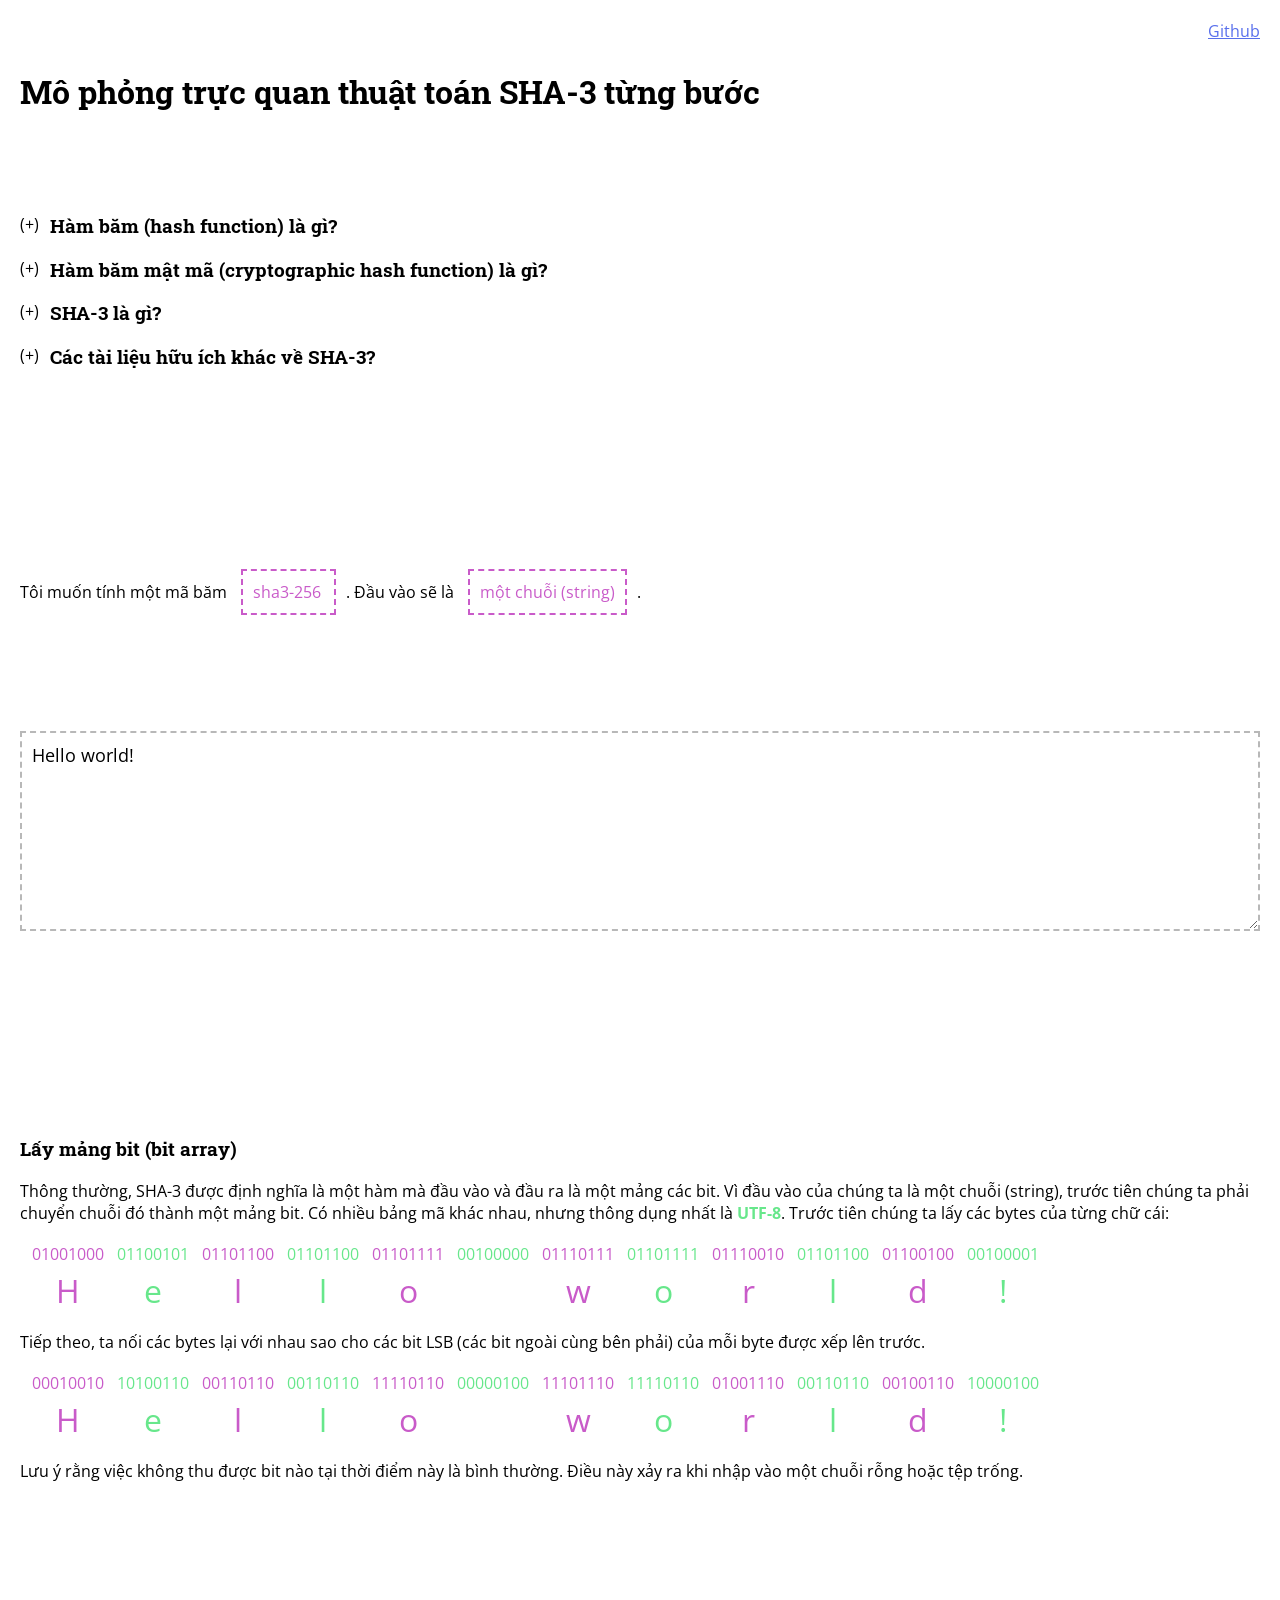
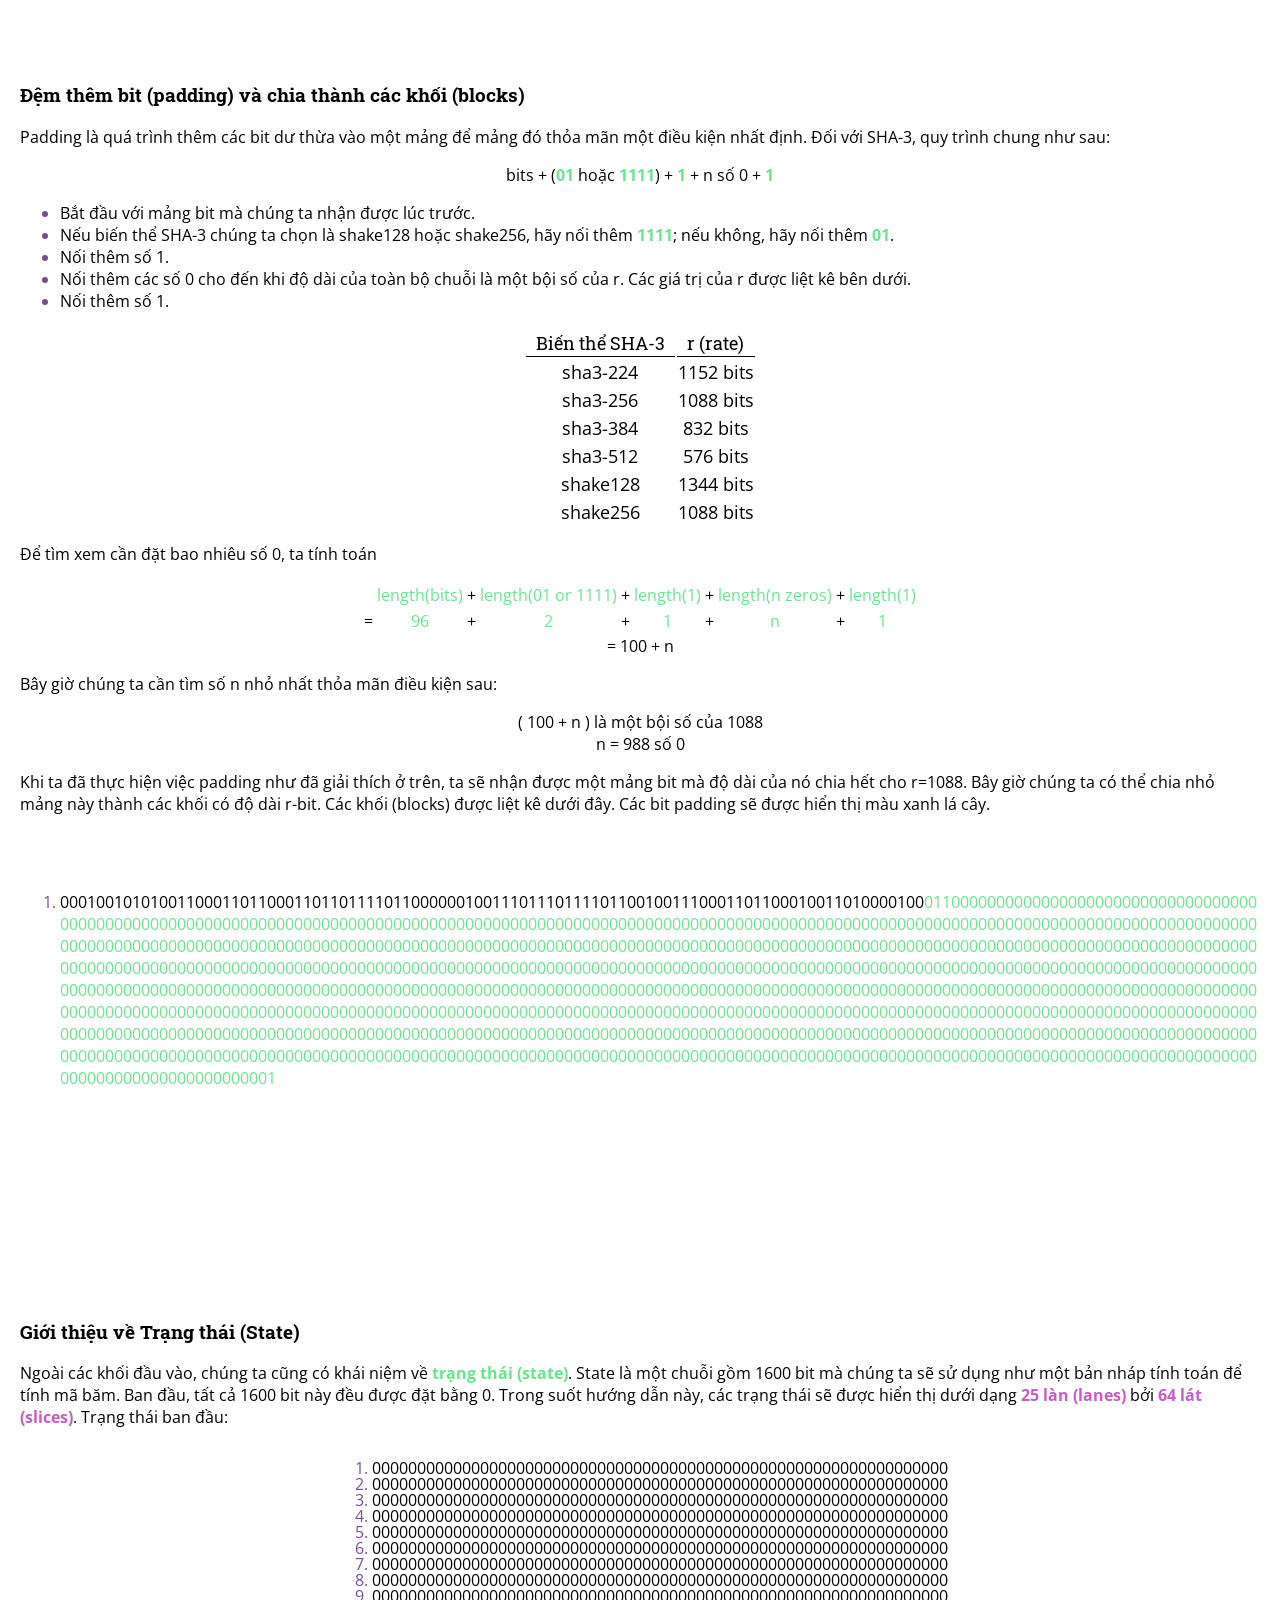
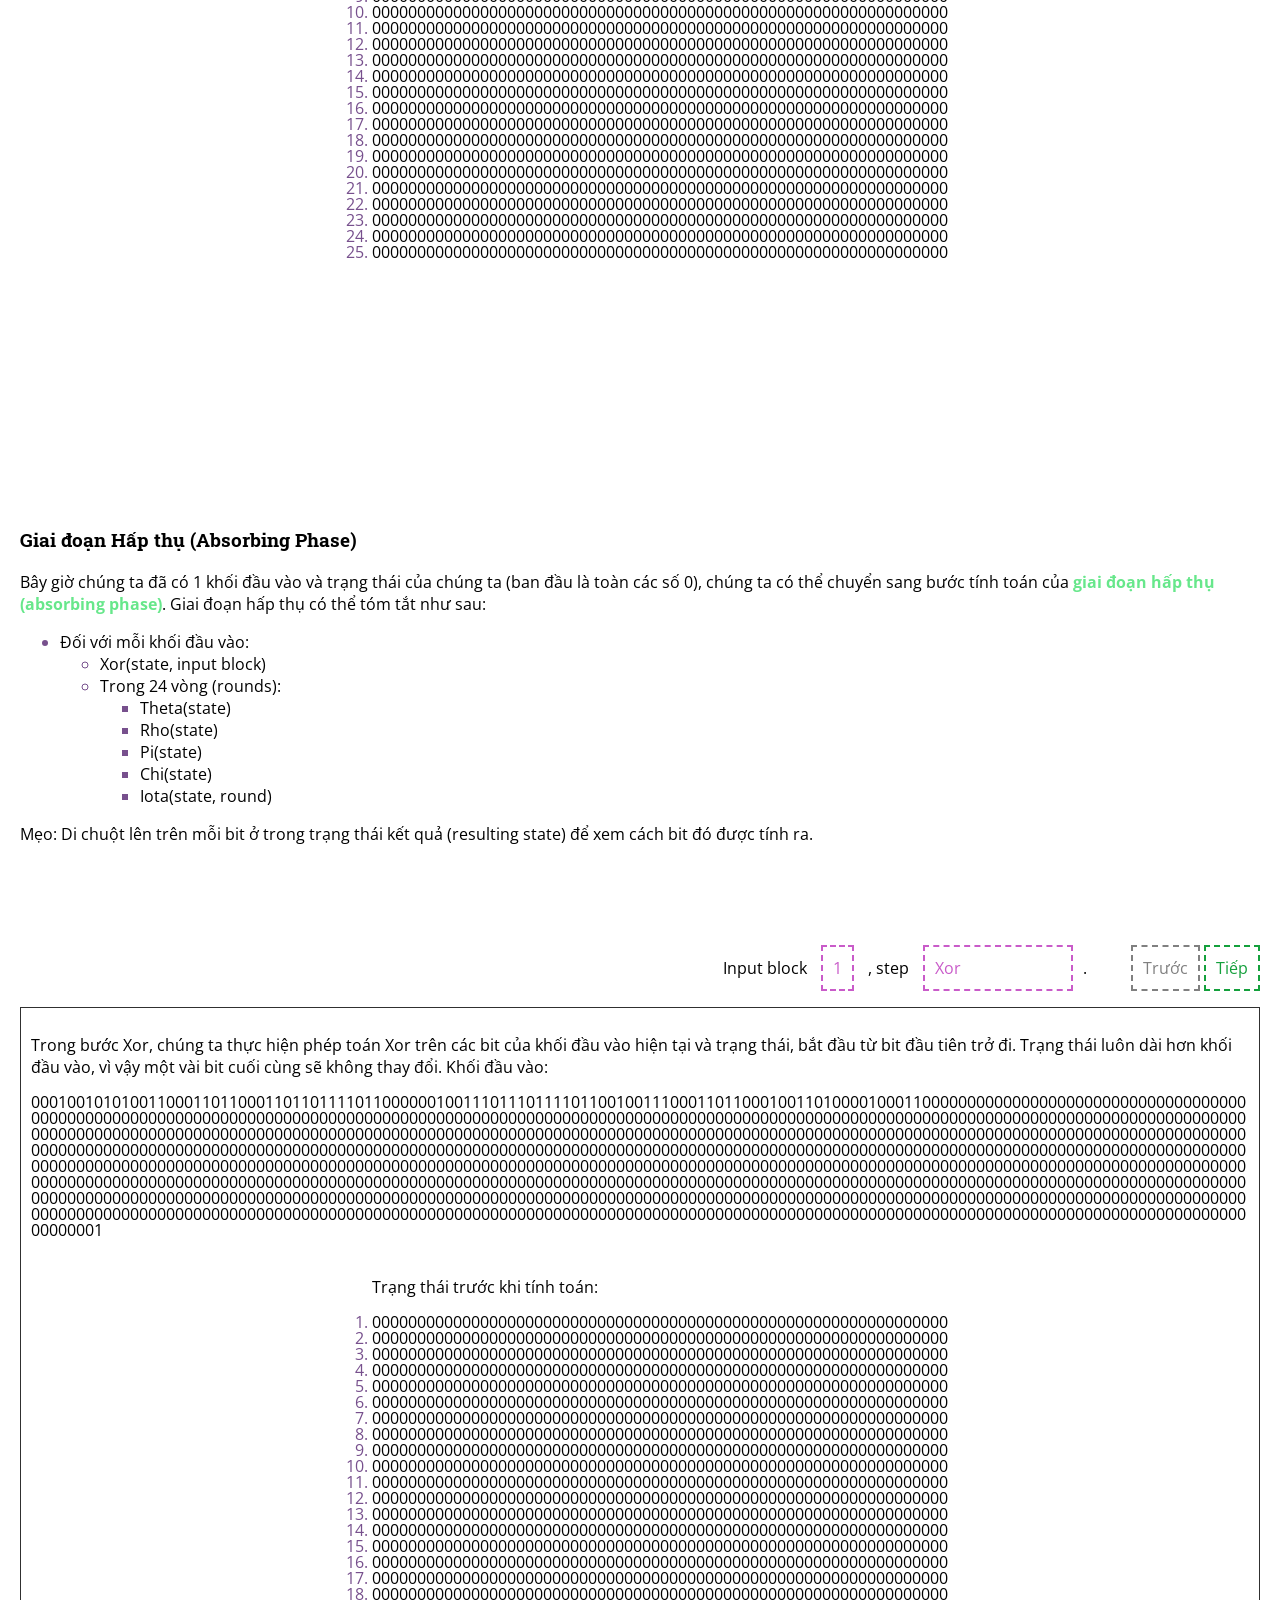
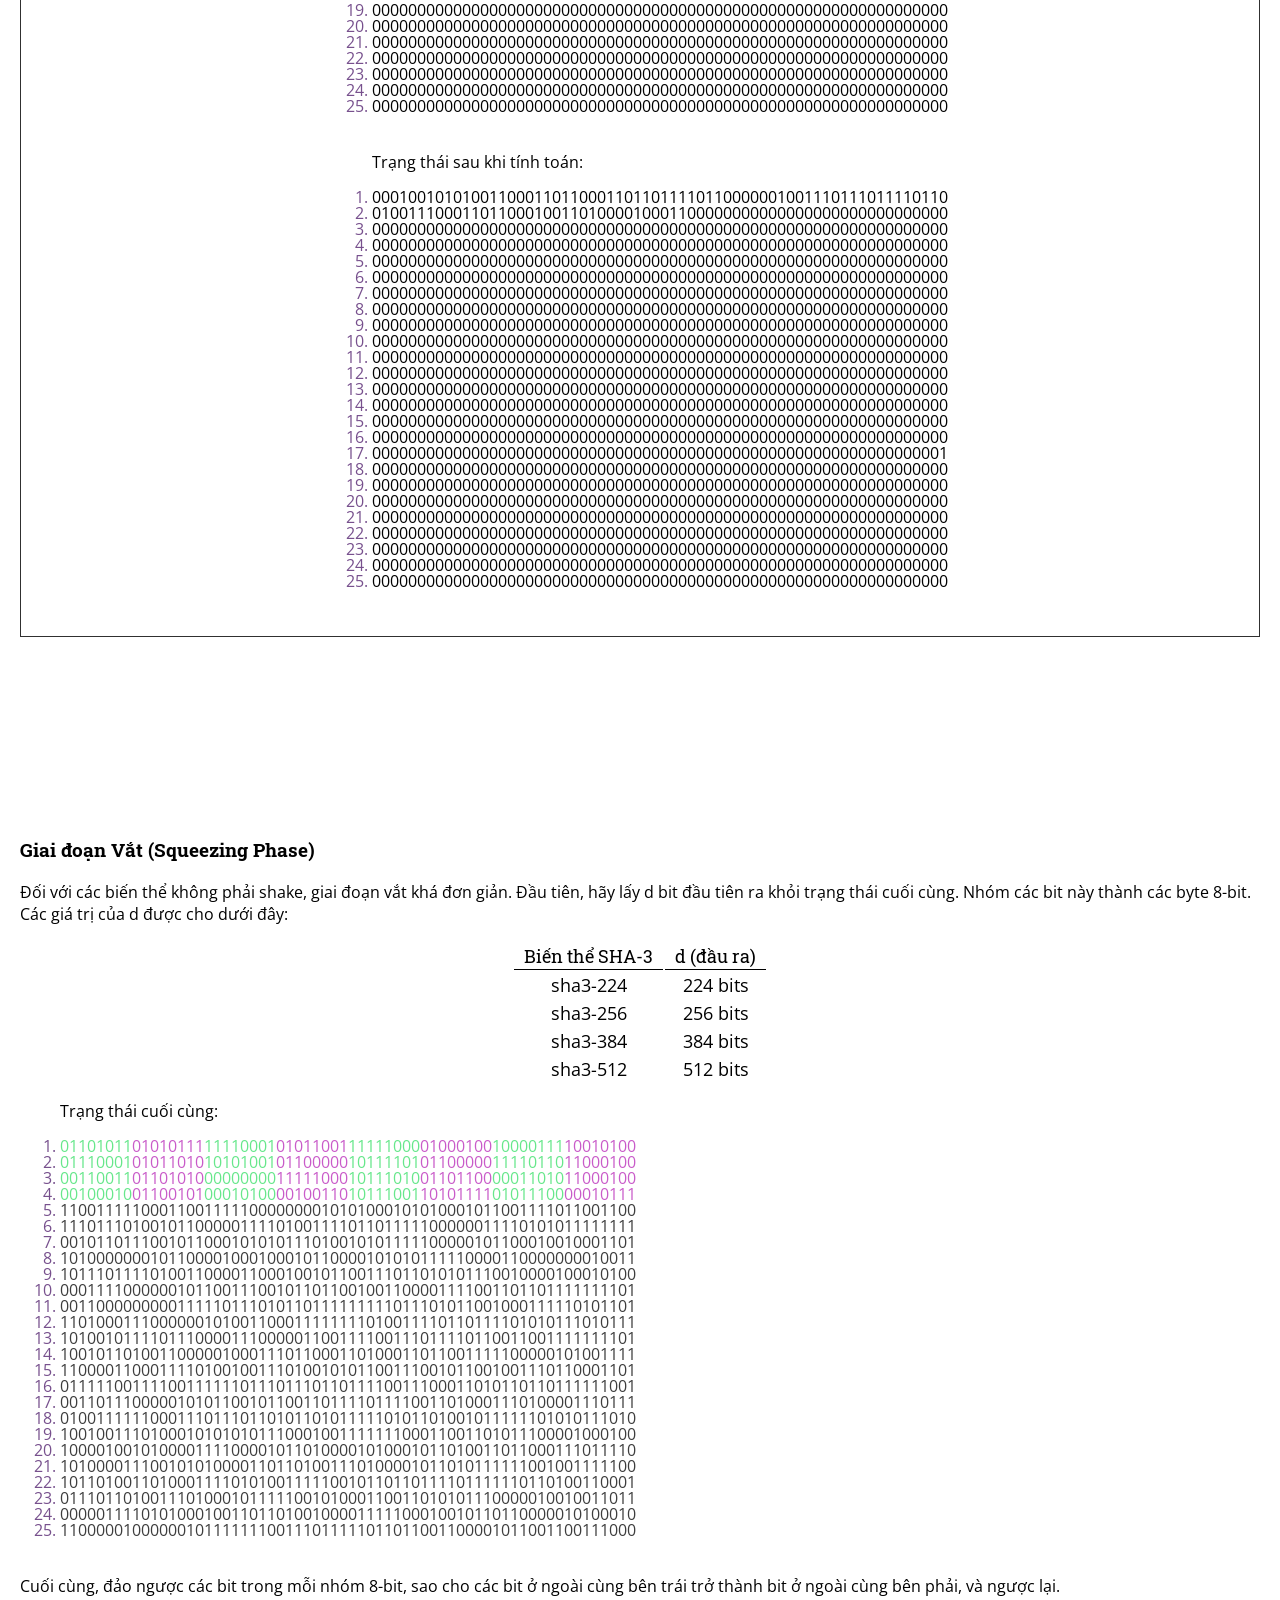
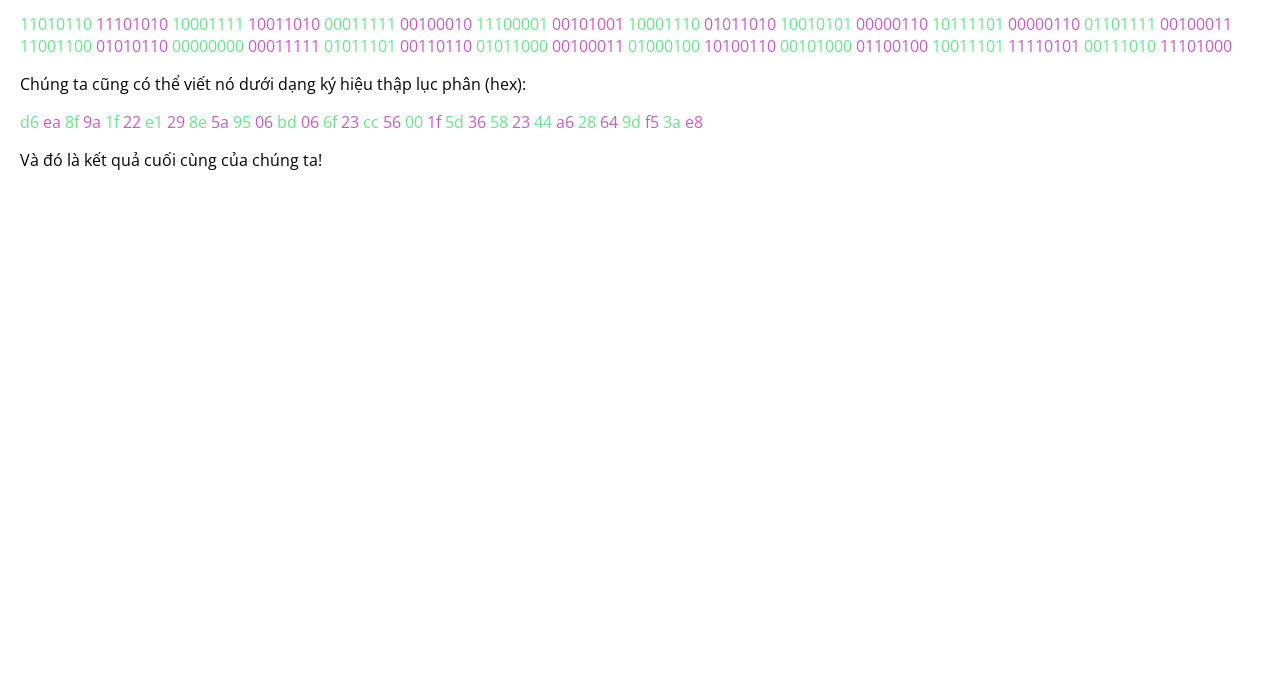
==== index.html @ 34b215de "feat: add web demo sha-3" ====
<!DOCTYPE html>
<html lang="en">
<head>
  <meta charset="UTF-8">
  <meta name="viewport" content="width=device-width, initial-scale=1.0">
  <meta name="google-site-verification" content="7hjk5JIaUpHDcUByAYZELpZOKvOUeRVbmSCTey6VBSk">
  <meta name="description" content="SHA-3 Hashing algorithm explained clearly, with interactive visuals. Simple enough for students to code it as an exercise.">
  <meta name="robots" content="nofollow">
  <meta name="google" content="nositelinkssearchbox">
  <title>SHA-3 Visualization</title>
  <link rel="preconnect" href="https://fonts.googleapis.com">
  <link rel="preconnect" href="https://fonts.gstatic.com" crossorigin>
  <link href="https://fonts.googleapis.com/css2?family=Open+Sans&family=Roboto+Slab&display=swap" rel="stylesheet">
  <style>

    html, body {
      background-color: white;
      color: black;
      width: 100%;
      padding: 0;
      margin: 0;
    }

    body {
      padding: 20px;
    }

    * {
      box-sizing: border-box;
      font-family: "Open Sans";
    }

    a:link, a:visited{
      color: rgb(88, 111, 236);
    }

    /* mouse over link */
    a:hover, a:active {
      color: rgb(151, 161, 255);
    }

    h1, h2, h3 {
      font-family: "Roboto Slab";
      color: black;
    }

    h1 {
      margin-top: 50px;
      margin-bottom: 100px;
    }

    p, select, input, textarea {
      font-family: "Open Sans";
    }

    select {
      -webkit-appearance: none;
      -moz-appearance: none;
      appearance: none;
      /* Remove default arrow */
      /* background-image: url(...); */
      /* Add custom arrow */
      background-color: white;
      border: 2px dashed rgb(201, 91, 201);
      padding: 10px;
      margin-left: 10px;
      margin-right: 10px;
      min-width: max-content;
      color: rgb(201, 91, 201);
      font-size: medium;
      cursor: pointer;
    }

    input {
      -webkit-appearance: none;
      -moz-appearance: none;
      appearance: none;
      background-color: white;
      font-size: medium;
      padding: 10px;
      margin-left: 10px;
      margin-right: 10px;
      
    }






    .qa h3 {
      /* color: green; */
      cursor: pointer;
      padding-left: 30px;
    }

    .qa.expanded {
      margin-bottom: 80px;
    }

    .qa:not(.expanded) :not(h3):not(.expander) {
      display: none;
    }

    .qa.expanded .expander {
      display: none;
    }


    .qa {
      position: relative; /* This is needed for (-) (+) to hover */
    }

    .qa .expander, .qa .hider {
      position: absolute;
      top: 0;
      left: 0;
    }

    .math {
      margin: 0;
      text-align: center;
    }

    .important1 {
      color: rgb(103, 231, 139);
      font-weight: bold;
    }

    .important2 {
      color: rgb(201, 91, 201);
      font-weight: bold;
    }




    .normaltable {
      font-size: large;
      text-align: center;
      margin: auto;
    }

    .normaltable thead td{
      border-bottom: 1px solid black;
      font-family: "Roboto Slab";
      padding-right: 10px;
      padding-left: 10px;
    }

    .normaltable tr:nth-child(odd) {
      color: black;
    }
    
    .normaltable tr:nth-child(even) {
      background-color: white;
      color: black;
    }




    #input {
      /* background-color: rgb(19, 19, 19); */
      border-radius: 20px;
      margin-top: 200px;
      margin-bottom: 200px;
    }

    #input .shakeLength {
      width: 70px;
      outline: none;
    }

    #input .shakeLength.error {
      color: rgb(255, 0, 0);
      border: 2px dashed rgb(255, 0, 0);
    }

    #input .shakeLength.noError {
      color: rgb(103, 231, 139);
      border: 2px dashed rgb(103, 231, 139);
    }






    #stringInput, #bitsnbytesInput, #fileInput {
      -webkit-appearance: none;
      -moz-appearance: none;
      appearance: none;
      background-color: white;
      color: black;
      border: 2px dashed rgb(184, 184, 184);
      width: 100%;
      height: 200px;
      outline: none;
      margin-top: 100px;
      font-size: large;
      padding: 10px;
      overflow-x: auto;
    }








    #fileInput.entered {
      opacity: .5;
    }






    #inputErrorMsg {
      color: rgb(150, 19, 19);
      border-radius: 15px;
      padding: 20px;
      margin-top: 50px;
      border: 1px solid rgb(90, 24, 24);
      text-align: center;
    }



 .breakdowndiv {
  max-width: 100%;
  overflow-y: hidden;
  overflow-x: scroll;
 }

 .breakdown td:nth-child(even) {
  color:rgb(103, 231, 139);
 }

 .breakdown td:nth-child(odd) {
  color:rgb(201, 91, 201);
 }

 .breakdown td {
  padding-left: 10px;
 }

 .breakdown tr:nth-of-type(1) {
  /* background-color: yellow; */
  font-size: medium;
  text-align: center;
 }

 .breakdown tr:nth-of-type(2) {
  /* background-color: orange; */
  font-size: xx-large;
  text-align: center;
  min-height: 50px;
 }


 #paddingsection .mathtable {
  margin: auto;
  text-align: center;
}

#howmanyzerostoput {
   max-width: 100%;
   overflow-y: hidden;
   overflow-x: scroll;
 }

 #paddingsection .mathtable td:nth-child(even) {
  color: rgb(103, 231, 139);
 }

 #blocksafterpadding {
  max-width: 100%;
  /* overflow-y: hidden;
  overflow-x: scroll; */
  padding-top: 30px;
  padding-bottom: 30px;
  overflow-wrap: anywhere;
 }

 #blocksafterpadding li {
  padding-top: 30px;
 }

 .whitecolor {
  color: black;
 }

 .pinkcolor {
  color: rgb(201, 91, 201);
 }

 .greencolor {
  color: rgb(103, 231, 139);
 }

 .goldcolor {
  color: rgb(255, 237, 133);
 }

 .redcolor {
  color: lightcoral;
 }



 #solution, #paddingsection, #introtostate, #absorbingphase, #nonshakesqueezingphase, #squeezingphase {
  margin-top: 200px;
 }

 #solution {
  margin-bottom: 500px;
 }

 #absorbingphase .fillin,
 #squeezingphase .fillin {
  text-align: center;
 }

 #absorbphasecontroller,
 #squeezephasecontroller {
  text-align: end;
  margin-top: 100px;
 }

 #absorbphasecontroller button,
 #squeezephasecontroller button {
      background-color: white;
      border: 2px dashed rgb(20, 160, 60);
      /* border-radius: 10px; */
      padding: 10px;
      margin-left: 0px;
      margin-right: 0px;
      color: rgb(20, 160, 60);
      font-size: medium;
      cursor: pointer;
 }

 #absorbphasecontroller button:disabled,
 #squeezephasecontroller button:disabled {
  border: 2px dashed gray;
  color: gray;
  cursor: initial;
 }

 #absorbphasecontroller button:nth-of-type(1),
 #squeezephasecontroller button:nth-of-type(1) {
  margin-left: 40px;
 }

 #absorbXorStep, #absorbThetaStep, #absorbRhoStep, #absorbPiStep, #absorbChiStep, #absorbIotaStep,
 #squeezeTakeStep, #squeezeThetaStep, #squeezeRhoStep, #squeezePiStep, #squeezeChiStep, #squeezeIotaStep {
  border: 1px solid rgb(48, 48, 48);
  padding: 10px;
 }

 

 .brightgreen {
  color: rgb(0, 255, 0);
  font-weight: bolder;
  display: inline-block;
  transform: scale(1.2);
 }

.brightgold {
  color: rgb(255, 174, 0);
  font-weight: bolder;
  display: inline-block;
  transform: scale(1.2);
 }

.brightred {
  color: rgb(255, 61, 61);
  font-weight: bolder;
  display: inline-block;
  transform: scale(1.2);
 }

 .dimgold {
  color: rgb(100, 97, 80);
 }

 .dimred {
  color: rgb(94, 71, 71);
 }


   .gray {
    background-color: white;
    color: rgb(180, 180, 180);
  }

   .gray1 {
    background-color: white;
    color: rgb(200, 200, 200);
  }

   .gray2 {
    background-color: white;
    color: rgb(220, 220, 220);
  }

   .gray3 {
    background-color: white;
    color: rgb(235, 235, 235);
  }

   .gray4 {
    background-color: white;
    color: rgb(245, 245, 245);
  }


   .white {
    color: black;
    font-weight: bolder;
    display: inline-block;
    transform: scale(1.2);
  }

   .bg {
    color: rgb(61, 61, 61);
  }



    #githubLink {
      display: block;
      position: absolute;
      top: 20px;
      right: 20px;
    }




    .stateTransitionContainer {
      max-width: 100%;
      overflow-y: hidden;
      overflow-x: scroll;
    }


    .stateContainer {
      max-width: 100%;
      overflow-y: hidden;
      overflow-x: scroll;
      padding-bottom: 30px;
      text-align: center;
    }

    .state {
      display: inline-block;
      line-height: 1;
      max-width: 100%;
      overflow-y: hidden;
      overflow-x: scroll;
      text-wrap: nowrap;
    }

    .state div {
      color: red;
    }

    /* .state span {
      padding-right: 1px;
      padding-left: 1px;
    } */

    .hidecursor {
      cursor: none;
    }

    ::marker {
      color: rgb(119, 80, 141);
    }

    .stateTransitionContainer {
      text-align: center;
    }

    .stateTransitionContainer > * {
      vertical-align:middle;
      display: inline-block;
    }

    .stateTransitionContainer > .arrow {
      font-size: large;
      padding-left: 10px;
    }

    #absorbXorInputBlock, #absorbIotaRoundConst,
    #squeezeIotaRoundConst {
      /* overflow-wrap: anywhere; */
      line-height: 1;
      /* padding-left: 40px; */
      /* max-width: 100%; */
      /* overflow-y: scroll;
      overflow-x: scroll; */
      /* text-wrap: nowrap; */
      text-align: start;
      display: block;
      width: fit-content;


    }

    .perished {
      visibility: hidden;
      line-height: 0;
    }

    #absorbXorInputBlock span, .state span {
      display: inline-block;
    }

    .stateDescription {
      padding-left: 40px;
      padding-bottom: 0;
      margin-bottom: 0;
      text-align: start;
    }

    .stateTransitionContainer > .arrow {
        display: none;
      }

    
      .aBitOfMarginHere {
        margin-top: 200px;
      }


/* 
    @media only screen and (max-width: 1300px) {
      #thisIsMobile {}

      body {
        padding: 20px;
      }

      .stateTransitionContainer > .arrow {
        display: none;
      }

    }

    @media only screen and (min-width: 1300px) {
      #thisIsDesktop {}

      body {
        padding-left: 15%;
        padding-right: 15%;
      }

    } */

    

  </style>
</head>
<body>
  
  <h1>Mô phỏng trực quan thuật toán SHA-3 từng bước</h1>
  <a id="githubLink" href="https://github.com/nvbangg/demo-sha">Github</a>

  <section class="qa">
    <span class="hider">(–)</span>
    <span class="expander">(+)</span>
    <h3>Hàm băm (hash function) là gì?</h3>
    <p>Hàm băm là một hàm đơn giản <span class="important1">nhận vào một số</span> và <span class="important2">trả về một số</span>. Đầu vào là một số có thể <span class="important1">lớn tùy ý</span> (ví dụ từ -∞ đến +∞). Đầu ra là một số phải bị <span class="important2">giới hạn</span> (ví dụ từ 0 đến 10). Bất kỳ hàm nào thỏa mãn các tính chất này đều được gọi là hàm băm.</p>
    <p>Ví dụ, hãy xem xét một hàm băm tên là f. Bạn có đoán được quy luật của hàm băm này không?</p>
    <p class="math">f(5) = 5</p>
    <p class="math">f(15) = 5</p>
    <p class="math">f(24005) = 5</p>
    <p class="math">f(11113) = 3</p>
    <p class="math">f(111222333444555666) = 6</p>
    <p>Như đã thấy trong các ví dụ trên, f có thể nhận vào các số nguyên lớn tùy ý, và chỉ trả về các số từ 0 đến 10. Quy luật ở đây là f đơn giản chỉ trả về chữ số cuối cùng của số đó. Vậy công thức tổng quát của f sẽ là:</p>
    <p class="math">f(x) = x mod 10</p>
    </p>
  </section>
  <section class="qa">
    <span class="hider">(–)</span>
    <span class="expander">(+)</span>
    <h3>Hàm băm mật mã (cryptographic hash function) là gì?</h3>
    <p>Một hàm băm được gọi là hàm băm mật mã hoặc an toàn khi rất khó để tìm thấy <span class="important1">va chạm (collisions)</span> trong hàm băm. Va chạm xảy ra khi chúng ta phát hiện hai đầu vào cho ra cùng một đầu ra. Hãy lấy hàm f mà chúng ta đã mô tả trước đó. f(5) và f(15) đều cho ra 5, vì vậy f được cho là có va chạm. Điều này làm cho f không an toàn. Đối với các ứng dụng mật mã, chúng ta mong muốn các hàm băm của mình phải <span class="important2">an toàn (secure)</span>.</p>
    <p>Bây giờ hãy giới thiệu một hàm khác, gọi là g, là một hàm an toàn. Hàm này trả về các số từ 0 đến 10, giống như f. Bạn có đoán được quy luật của hàm băm này không?</p>
    <p class="math">g(5) = 2</p>
    <p class="math">g(15) = 3</p>
    <p class="math">g(24005) = 6</p>
    <p class="math">g(11113) = 1</p>
    <p class="math">g(111222333444555666) = 7</p>
    <p>Khác với f, hàm này không có quy luật rõ ràng. Giả sử chúng ta muốn tìm va chạm trong g bằng cách tính toán hàm với các đầu vào được chọn một cách có chủ đích. Vì chúng ta không biết quy luật, chúng ta tính g với các đầu vào ngẫu nhiên. Trong rường hợp tốt nhất, ngay trong lần thử đầu tiên chúng ta sẽ tìm thấy một va chạm. Tệ nhất, sau 5 lần thử nữa chúng ta mới tìm thấy va chạm. Nói chung, nếu một hàm băm trả về các số <span class="important2">từ 0 đến N</span>, nếu <span class="important1">mất N lần thử</span> để tìm ra va chạm, hàm đó được coi là an toàn.</p>
  </section>
  <section class="qa">
    <span class="hider">(–)</span>
    <span class="expander">(+)</span>
    <h3>SHA-3 là gì?</h3>
    <p>SHA-3, hay Thuật toán băm an toàn 3 (Secure Hashing Algorithm 3), là một nhóm các hàm băm được chứng minh là an toàn, và được sử dụng trong các ứng dụng mật mã như Ethereum. Viện Tiêu chuẩn và Công nghệ Quốc gia Hoa Kỳ (NIST) đã tổ chức một cuộc thi công khai vào năm 2006 để tìm ra các hàm băm tốt nhất. Năm 2012, <span class="important1">Thuật toán Keccak</span> đã được chọn là thuật toán chiến thắng của cuộc thi. Năm 2015, Keccak được chuẩn hóa dưới tên gọi <span class="important2">SHA-3</span>.</p>
    <p>Có <span class="important2">6 biến thể</span> của họ hàm trong SHA-3: <span class="important1">sha3-224</span>, <span class="important2">sha3-256</span>, <span class="important1">sha3-384</span>, <span class="important2">sha3-512</span>, <span class="important1">shake128</span>, và <span class="important2">shake256</span>. Sự khác biệt nằm ở giới hạn trên của mã băm. Ví dụ, sha3-224 xuất ra mã băm 224-bit, tức là các số từ 0 đến 2^224. Con số này lớn đến mức trong thực tế bất khả thi để tìm thấy thuật toán va chạm.</p>
    <p>Shake128 và Shake256 còn được gọi là <span class="important1">Hàm đầu ra mở rộng (Extended Output Functions - XOF)</span>. Giới hạn trên của các hàm này là một tham số tùy thuộc vào người dùng thiết lập.</p>
  </section>
  <section class="qa">
    <span class="hider">(–)</span>
    <span class="expander">(+)</span>
    <h3>Các tài liệu hữu ích khác về SHA-3?</h3>
    <p><a href="https://chemejon.io/sha-3-explained/" class="href">SHA-3 Explained in Plain English</a> (Một bài giải thích khác)</p>
    <p><a href="https://nvlpubs.nist.gov/nistpubs/FIPS/NIST.FIPS.202.pdf" class="href">NIST FIPS 202</a> (Bản thân tiêu chuẩn)</p>
  </section>

  <section id="input">
    <p>Tôi muốn tính một mã băm
      <select id="flavorSelector">
        <option value="sha3-224">sha3-224</option>
        <option value="sha3-256" selected="selected">sha3-256</option>
        <option value="sha3-384">sha3-384</option>
        <option value="sha3-512">sha3-512</option>
        <option value="shake128">shake128</option>
        <option value="shake256">shake256</option>
      </select><span id="shakePart"> có độ dài <input class="shakeLength" type="text"> bits</span>.
        Đầu vào sẽ là 
      <select id="imSelector">
        <option value="string">một chuỗi (string)</option>
        <option value="bytes">bits và bytes</option>
        <option value="file">một tệp (file)</option>
      </select>.
    </p>

      <textarea id="stringInput" placeholder="Nhập văn bản của bạn vào đây...">Hello world!</textarea>

      <textarea id="bitsnbytesInput" placeholder="Nhập bits và bytes của bạn vào đây... &NewLine;Ví dụ: 5f 3a d9 0A ++-- &NewLine;Các chữ số thập lục phân 'a' đến 'f' không phân biệt chữ hoa chữ thường. Dấu - và + lần lượt đại diện cho các bit 0 và 1. Có thể cần thêm các bit vào cuối khi các bit không chia hết cho 8. Khoảng trắng, bao gồm cả xuống dòng (newlines), sẽ bị bỏ qua.
      
      "></textarea>

      <textarea id="fileInput" placeholder="Kéo và thả tệp của bạn vào đây, hoặc nhấp để chọn." readonly></textarea>
      <input type="file" id="invisibleFileInput" style="display:none">

      <p id="inputErrorMsg"></p>

  </section>

  <section id="solution">

      <h3>Lấy mảng bit (bit array)</h3>

      <section id="stringtobits">
        <p>Thông thường, SHA-3 được định nghĩa là một hàm mà đầu vào và đầu ra là một mảng các bit. Vì đầu vào của chúng ta là một chuỗi (string), trước tiên chúng ta phải chuyển chuỗi đó thành một mảng bit. Có nhiều bảng mã khác nhau, nhưng thông dụng nhất là <span class="important1">UTF-8</span>. Trước tiên chúng ta lấy các bytes của từng chữ cái:</p>
        <div class="breakdowndiv">
          <table class="breakdown"></table>
        </div>
        <p>Tiếp theo, ta nối các bytes lại với nhau sao cho các bit LSB (các bit ngoài cùng bên phải) của mỗi byte được xếp lên trước. </p>
        <div class="breakdowndiv">
          <table class="breakdown"></table>
        </div>
      </section>

      <section id="bytestobits">
        <p>Đầu tiên, hãy chuyển các gặm/nửa byte (nibbles, từ 0-f) và các bit thành dạng nhị phân (binary). Sau đó kết hợp tất cả lại với nhau.</p>
        <div class="breakdowndiv">
          <table class="breakdown"></table>
        </div>
        <p>Lưu ý rằng thông thường các bytes được nối với nhau sao cho các bit LSB của mỗi byte (các bit ngoài cùng bên phải) lên đầu, nhưng ở đây chúng ta nối phần nibbles theo thứ tự MSB trước, điều này sẽ tạo ra kết quả khác biệt.</p>
      </section>

      <section id="filetobits">
        <p>Các tệp (files) giống như một chuỗi các bytes. Đầu tiên, chúng ta lấy tất cả các byte trong tệp và viết chúng dưới dạng các bit.</p>
        <div class="breakdowndiv">
          <table class="breakdown"></table>
        </div>
        <p>Tiếp theo, chúng ta nối các bytes sao cho các bit LSB của mỗi byte (ngoài cùng bên phải) được lên đầu. </p>
        <div class="breakdowndiv">
          <table class="breakdown"></table>
        </div>
      </section>

      <p>Lưu ý rằng việc không thu được bit nào tại thời điểm này là bình thường. Điều này xảy ra khi nhập vào một chuỗi rỗng hoặc tệp trống.</p>

      
      <section id="paddingsection">
        <h3>Đệm thêm bit (padding) và chia thành các khối (blocks)</h3>

        <p>Padding là quá trình thêm các bit dư thừa vào một mảng để mảng đó thỏa mãn một điều kiện nhất định. Đối với SHA-3, quy trình chung như sau:</p>

        <p class="math">bits + (<span class="important1">01</span> hoặc <span class="important1">1111</span>) + <span class="important1">1</span> + n số 0 + <span class="important1">1</span></p>

        <ul>
          <li>Bắt đầu với mảng bit mà chúng ta nhận được lúc trước.</li>
          <li>Nếu biến thể SHA-3 chúng ta chọn là shake128 hoặc shake256, hãy nối thêm <span class="important1">1111</span>; nếu không, hãy nối thêm <span class="important1">01</span>.</li>
          <li>Nối thêm số 1.</li>
          <li>Nối thêm các số 0 cho đến khi độ dài của toàn bộ chuỗi là một bội số của r. Các giá trị của r được liệt kê bên dưới.</li>
          <li>Nối thêm số 1.</li>
        </ul>
        

        <table class="normaltable">
          <thead>
            <td>Biến thể SHA-3</td>
            <td>r (rate)</td>
          </thead>
          <tbody>
            <tr>
              <td>sha3-224</td>
              <td>1152 bits</td>
            </tr>
            <tr>
              <td>sha3-256</td>
              <td>1088 bits</td>
            </tr>
            <tr>
              <td>sha3-384</td>
              <td>832 bits</td>
            </tr>
            <tr>
              <td>sha3-512</td>
              <td>576 bits</td>
            </tr>
            <tr>
              <td>shake128</td>
              <td>1344 bits</td>
            </tr>
            <tr>
              <td>shake256</td>
              <td>1088 bits</td>
            </tr>
          </tbody>
        </table>

        <p>Để tìm xem cần đặt bao nhiêu số 0, ta tính toán</p>

        <div id="howmanyzerostoput">
          <table class="mathtable">
            <tbody>
              <tr>
                <td></td>
                <td>length(bits)</td>
                <td>+</td>
                <td>length(01 or 1111)</td>
                <td>+</td>
                <td>length(1)</td>
                <td>+</td>
                <td>length(n zeros)</td>
                <td>+</td>
                <td>length(1)</td>
              </tr>
              <tr>
                <td>=</td>
                <td class="fillin"></td>
                <td>+</td>
                <td class="fillin"></td>
                <td>+</td>
                <td>1</td>
                <td>+</td>
                <td>n</td>
                <td>+</td>
                <td>1</td>
              </tr>
            </tbody>
          </table>

        </div>

        <p class="math">= <span class="fillin"></span> + n</p>
        <p>Bây giờ chúng ta cần tìm số n nhỏ nhất thỏa mãn điều kiện sau:</p>
        <p class="math">
          ( <span class="fillin"></span> + n ) là một bội số của <span class="fillin"></span>
        </p>
        <p class="math">n = <span class="fillin"></span> số 0</p>
        
        <p>Khi ta đã thực hiện việc padding như đã giải thích ở trên, ta sẽ nhận được một mảng bit mà độ dài của nó chia hết cho r=<span class="fillin"></span>. Bây giờ chúng ta có thể chia nhỏ mảng này thành các khối có độ dài r-bit. Các khối (blocks) được liệt kê dưới đây. Các bit padding sẽ được hiển thị màu xanh lá cây.</p>

        <ol id="blocksafterpadding">
        </ol>

      </section>

      <section id="introtostate">
        <h3>Giới thiệu về Trạng thái (State)</h3>

        <p>Ngoài các khối đầu vào, chúng ta cũng có khái niệm về <span class="important1">trạng thái (state)</span>. State là một chuỗi gồm 1600 bit mà chúng ta sẽ sử dụng như một bản nháp tính toán để tính mã băm. Ban đầu, tất cả 1600 bit này đều được đặt bằng 0. Trong suốt hướng dẫn này, các trạng thái sẽ được hiển thị dưới dạng <span class="important2">25 làn (lanes)</span> bởi <span class="important2">64 lát (slices)</span>. Trạng thái ban đầu:</p>

        <!-- <div class="stateTransitionContainer">
          <ol class="state" id="emptystate">
          </ol>
          <span class="arrow">➔</span>
          <ol class="state" id="emptystate2">
          </ol>
        </div> -->

        <div class="stateContainer">
        <ol class="state hidecursor" id="emptystate"></ol>
          <p>
            <span class="greencolor fillin"></span>
            <span class="goldcolor fillin"></span>
            <span class="redcolor fillin"></span>
          </p>
        </div>
      </section>

      <section id="absorbingphase">
        <h3>Giai đoạn Hấp thụ (Absorbing Phase)</h3>
        <p>
          Bây giờ chúng ta đã có <span class="fillin"></span> khối đầu vào và trạng thái của chúng ta (ban đầu là toàn các số 0), chúng ta có thể chuyển sang bước tính toán của <span class="important1">giai đoạn hấp thụ (absorbing phase)</span>. Giai đoạn hấp thụ có thể tóm tắt như sau:
        </p>
        <ul>
          <li>
            Đối với mỗi khối đầu vào:
            <ul>
              <li>Xor(state, input block)</li>
              <li>
                Trong 24 vòng (rounds):
                <ul>
                  <li>Theta(state)</li>
                  <li>Rho(state)</li>
                  <li>Pi(state)</li>
                  <li>Chi(state)</li>
                  <li>Iota(state, round)</li>
                </ul>
              </li>
            </ul>
          </li>
        </ul>

        <p>
          Mẹo: Di chuột lên trên mỗi bit ở trong trạng thái kết quả (resulting state) để xem cách bit đó được tính ra.
        </p>

        <p id="absorbphasecontroller">
          Input block <select id="absorbBlockSelector">

          </select>
          , step
          <select id="absorbFnSelector">
            <option value="0">Xor </option>
            <option value="1">Theta (round 1)</option>
            <option value="2">Rho (round 1)</option>
            <option value="3">Pi (round 1)</option>
            <option value="4">Chi (round 1)</option>
            <option value="5">Iota (round 1)</option>
            <option value="6">Theta (round 2)</option>
            <option value="7">Rho (round 2)</option>
            <option value="8">Pi (round 2)</option>
            <option value="9">Chi (round 2)</option>
            <option value="10">Iota (round 2)</option>
            <option value="11">Theta (round 3)</option>
            <option value="12">Rho (round 3)</option>
            <option value="13">Pi (round 3)</option>
            <option value="14">Chi (round 3)</option>
            <option value="15">Iota (round 3)</option>
            <option value="16">Theta (round 4)</option>
            <option value="17">Rho (round 4)</option>
            <option value="18">Pi (round 4)</option>
            <option value="19">Chi (round 4)</option>
            <option value="20">Iota (round 4)</option>
            <option value="21">Theta (round 5)</option>
            <option value="22">Rho (round 5)</option>
            <option value="23">Pi (round 5)</option>
            <option value="24">Chi (round 5)</option>
            <option value="25">Iota (round 5)</option>
            <option value="26">Theta (round 6)</option>
            <option value="27">Rho (round 6)</option>
            <option value="28">Pi (round 6)</option>
            <option value="29">Chi (round 6)</option>
            <option value="30">Iota (round 6)</option>
            <option value="31">Theta (round 7)</option>
            <option value="32">Rho (round 7)</option>
            <option value="33">Pi (round 7)</option>
            <option value="34">Chi (round 7)</option>
            <option value="35">Iota (round 7)</option>
            <option value="36">Theta (round 8)</option>
            <option value="37">Rho (round 8)</option>
            <option value="38">Pi (round 8)</option>
            <option value="39">Chi (round 8)</option>
            <option value="40">Iota (round 8)</option>
            <option value="41">Theta (round 9)</option>
            <option value="42">Rho (round 9)</option>
            <option value="43">Pi (round 9)</option>
            <option value="44">Chi (round 9)</option>
            <option value="45">Iota (round 9)</option>
            <option value="46">Theta (round 10)</option>
            <option value="47">Rho (round 10)</option>
            <option value="48">Pi (round 10)</option>
            <option value="49">Chi (round 10)</option>
            <option value="50">Iota (round 10)</option>
            <option value="51">Theta (round 11)</option>
            <option value="52">Rho (round 11)</option>
            <option value="53">Pi (round 11)</option>
            <option value="54">Chi (round 11)</option>
            <option value="55">Iota (round 11)</option>
            <option value="56">Theta (round 12)</option>
            <option value="57">Rho (round 12)</option>
            <option value="58">Pi (round 12)</option>
            <option value="59">Chi (round 12)</option>
            <option value="60">Iota (round 12)</option>
            <option value="61">Theta (round 13)</option>
            <option value="62">Rho (round 13)</option>
            <option value="63">Pi (round 13)</option>
            <option value="64">Chi (round 13)</option>
            <option value="65">Iota (round 13)</option>
            <option value="66">Theta (round 14)</option>
            <option value="67">Rho (round 14)</option>
            <option value="68">Pi (round 14)</option>
            <option value="69">Chi (round 14)</option>
            <option value="70">Iota (round 14)</option>
            <option value="71">Theta (round 15)</option>
            <option value="72">Rho (round 15)</option>
            <option value="73">Pi (round 15)</option>
            <option value="74">Chi (round 15)</option>
            <option value="75">Iota (round 15)</option>
            <option value="76">Theta (round 16)</option>
            <option value="77">Rho (round 16)</option>
            <option value="78">Pi (round 16)</option>
            <option value="79">Chi (round 16)</option>
            <option value="80">Iota (round 16)</option>
            <option value="81">Theta (round 17)</option>
            <option value="82">Rho (round 17)</option>
            <option value="83">Pi (round 17)</option>
            <option value="84">Chi (round 17)</option>
            <option value="85">Iota (round 17)</option>
            <option value="86">Theta (round 18)</option>
            <option value="87">Rho (round 18)</option>
            <option value="88">Pi (round 18)</option>
            <option value="89">Chi (round 18)</option>
            <option value="90">Iota (round 18)</option>
            <option value="91">Theta (round 19)</option>
            <option value="92">Rho (round 19)</option>
            <option value="93">Pi (round 19)</option>
            <option value="94">Chi (round 19)</option>
            <option value="95">Iota (round 19)</option>
            <option value="96">Theta (round 20)</option>
            <option value="97">Rho (round 20)</option>
            <option value="98">Pi (round 20)</option>
            <option value="99">Chi (round 20)</option>
            <option value="100">Iota (round 20)</option>
            <option value="101">Theta (round 21)</option>
            <option value="102">Rho (round 21)</option>
            <option value="103">Pi (round 21)</option>
            <option value="104">Chi (round 21)</option>
            <option value="105">Iota (round 21)</option>
            <option value="106">Theta (round 22)</option>
            <option value="107">Rho (round 22)</option>
            <option value="108">Pi (round 22)</option>
            <option value="109">Chi (round 22)</option>
            <option value="110">Iota (round 22)</option>
            <option value="111">Theta (round 23)</option>
            <option value="112">Rho (round 23)</option>
            <option value="113">Pi (round 23)</option>
            <option value="114">Chi (round 23)</option>
            <option value="115">Iota (round 23)</option>
            <option value="116">Theta (round 24)</option>
            <option value="117">Rho (round 24)</option>
            <option value="118">Pi (round 24)</option>
            <option value="119">Chi (round 24)</option>
            <option value="120">Iota (round 24)</option>
          </select>.

          <button id="absorbprev">Trước</button>
          <button id="absorbnext">Tiếp</button>

        </p>

        <section id="absorbXorStep">
          <p>
            Trong bước Xor, chúng ta thực hiện phép toán Xor trên các bit của khối đầu vào hiện tại và trạng thái, bắt đầu từ bit đầu tiên trở đi. Trạng thái luôn dài hơn khối đầu vào, vì vậy một vài bit cuối cùng sẽ không thay đổi. Khối đầu vào:
          </p>
          <div class="stateTransitionContainer">
            <div id="absorbXorInputBlock"></div>
            <br>
            <div>
              <p class="stateDescription">Trạng thái trước khi tính toán:</p>
              <ol class="state">
              </ol>
            </div>
            <div>
              <p class="stateDescription">Trạng thái sau khi tính toán:</p>
              <ol class="state hidecursor">
              </ol>
            </div>
          </div>
          <p class="fillin"></p>
        </section>
        <section id="absorbThetaStep">
          <p>
            Trong bước Theta, 5 bit từ cùng một lát (slice), 5 bit từ lát bên cạnh và bit gốc đều được xor với nhau. Một cách dễ hiểu hơn là tính tổng các bit được đánh dấu, và xem kết quả có phải là số lẻ hay không.
          </p>
          <div class="stateTransitionContainer">
            <div>
              <p class="stateDescription">Trạng thái trước khi tính toán:</p>
              <ol class="state">
              </ol>
            </div>
            <div>
              <p class="stateDescription">Trạng thái sau khi tính toán:</p>
              <ol class="state hidecursor">
              </ol>
            </div>
          </div>
          <p class="fillin"></p>
        </section>
        <section id="absorbRhoStep">
          <p>
            Trong bước Rho, làn (lane) được chọn sẽ được xoay (rotate) sang phải mặt một khoảng, tuỳ thuộc vào làn đó là làn nào. Khoảng cách để xoay lần lượt là 0, 1, 62, 28, 27, 36, 44, 6, 55, 20, 3, 10, 43, 25, 39, 41, 45, 15, 21, 8, 18, 2, 61, 56, 14.
          </p>
          <div class="stateTransitionContainer">
            <div>
              <p class="stateDescription">Trạng thái trước khi tính toán:</p>
              <ol class="state">
              </ol>
            </div>
            <div>
              <p class="stateDescription">Trạng thái sau khi tính toán:</p>
              <ol class="state hidecursor">
              </ol>
            </div>
          </div>
          <p class="fillin"></p>
        </section>
        <section id="absorbPiStep">
          <p>
            Trong bước Pi, các làn được sắp xếp lại. Thứ tự mới của các làn lần lượt là 1, 7, 13, 19, 25, 4, 10, 11, 17, 23, 2, 8, 14, 20, 21, 5, 6, 12, 18, 24, 3, 9, 15, 16, 22. Nghĩa là, làn đầu tiên giữ nguyên vị trí, trong khi làn thứ hai trở thành làn thứ 7, và cứ như vậy.
          </p>
          <div class="stateTransitionContainer">
            <div>
              <p class="stateDescription">Trạng thái trước khi tính toán:</p>
              <ol class="state">
              </ol>
            </div>
            <div>
              <p class="stateDescription">Trạng thái sau khi tính toán:</p>
              <ol class="state hidecursor">
              </ol>
            </div>
          </div>
          <p class="fillin"></p>
        </section>
        <section id="absorbChiStep">
          <p>
            Trong bước Chi, đầu tiên chúng ta chia trạng thái thành các nhóm 5 làn, sau đó chọn bit đang xét và hai bit bên dưới nó trong cùng một nhóm. Kết quả được tính theo công thức: <span class="greencolor">xanh lá</span> xor ( (not <span class="goldcolor">vàng</span>) and <span class="redcolor">đỏ</span> ).
          </p>
          <div class="stateTransitionContainer">
            <div>
              <p class="stateDescription">Trạng thái trước khi tính toán:</p>
              <ol class="state">
              </ol>
            </div>
            <div>
              <p class="stateDescription">Trạng thái sau khi tính toán:</p>
              <ol class="state hidecursor">
              </ol>
            </div>
          </div>
          <p class="fillin"></p>
        </section>
        <section id="absorbIotaStep">
          <p>
            Trong bước Iota, chỉ có làn đầu tiên bị thay đổi, trong khi các làn còn lại được giữ nguyên. Các bit của làn đầu tiên được xor với một hằng số, được cho bên dưới. Lưu ý rằng hằng số được sử dụng tùy thuộc vào vòng (round) hiện tại.
          </p>
          <div class="stateTransitionContainer">
            <ol id="absorbIotaRoundConst"></ol>
            <br>
            <div>
              <p class="stateDescription">Trạng thái trước khi tính toán:</p>
              <ol class="state">
              </ol>
            </div>
            <div>
              <p class="stateDescription">Trạng thái sau khi tính toán:</p>
              <ol class="state hidecursor">
              </ol>
            </div>
          </div>
          <p class="fillin"></p>
        </section>
      </section>


      <section id="nonshakesqueezingphase">
        <h3>Giai đoạn Vắt (Squeezing Phase)</h3>
        <p>
          Đối với các biến thể không phải shake, giai đoạn vắt khá đơn giản. Đầu tiên, hãy lấy d bit đầu tiên ra khỏi trạng thái cuối cùng. Nhóm các bit này thành các byte 8-bit. Các giá trị của d được cho dưới đây:
        </p>

        <table class="normaltable">
          <thead>
            <td>Biến thể SHA-3</td>
            <td>d (đầu ra)</td>
          </thead>
          <tbody>
            <tr>
              <td>sha3-224</td>
              <td>224 bits</td>
            </tr>
            <tr>
              <td>sha3-256</td>
              <td>256 bits</td>
            </tr>
            <tr>
              <td>sha3-384</td>
              <td>384 bits</td>
            </tr>
            <tr>
              <td>sha3-512</td>
              <td>512 bits</td>
            </tr>
          </tbody>
        </table>

        <p class="stateDescription">Trạng thái cuối cùng:</p>
        <ol class="state"></ol>

        <p>
          Cuối cùng, đảo ngược các bit trong mỗi nhóm 8-bit, sao cho các bit ở ngoài cùng bên trái trở thành bit ở ngoài cùng bên phải, và ngược lại.
        </p>

        <p class="eightbitgroups"></p>
        <p>Chúng ta cũng có thể viết nó dưới dạng ký hiệu thập lục phân (hex):</p>
        <p class="result"></p>
        <p>Và đó là kết quả cuối cùng của chúng ta!</p>
      </section>

      <section id="squeezingphase">
        <h3>Giai đoạn Vắt (Squeezing Phase)</h3>
        <p>
          Đối với các biến thể shake128 và shake256, chúng ta thực hiện như sau:
        </p>

        <ul>
          <li>Cho arr là một mảng bit trống.</li>
          <li>Lặp lại cho đến khi cần thiết:</li>
          <ul>
            <li>Thêm r bit đầu tiên của trạng thái vào mảng arr. Dừng lại nếu arr đã đủ dài.</li>
            <li>
              Trong 24 vòng (rounds):
              <ul>
                <li>Theta(state)</li>
                <li>Rho(state)</li>
                <li>Pi(state)</li>
                <li>Chi(state)</li>
                <li>Iota(state, round)</li>
              </ul>
            </li>
          </ul>
        </ul>

        <p>Độ dài của đầu ra được cố định đối với các biến thể không phải shake của SHA-3, trong khi đó đối với shake128 và shake256, độ dài đầu ra (d) do người dùng xác định. Trong trường hợp này, bạn đã chọn nó là <span class="fillin"></span> <a href="#input">ở trên.</a> Giá trị r là cố định và được xác định như sau:</p>

        <table class="normaltable">
          <thead>
            <td>Biến thể SHA-3</td>
            <td>r (rate)</td>
          </thead>
          <tbody>
            <tr>
              <td>shake128</td>
              <td>1344 bits</td>
            </tr>
            <tr>
              <td>shake256</td>
              <td>1088 bits</td>
            </tr>
          </tbody>
        </table>

        <p id="squeezephasecontroller">
          Khối đầu ra <select id="squeezeBlockSelector">
        
          </select>
          , bước
          <select id="squeezeFnSelector">
            <option value="0">Lấy các bit ra</option>
            <option value="1">Theta (round 1)</option>
            <option value="2">Rho (round 1)</option>
            <option value="3">Pi (round 1)</option>
            <option value="4">Chi (round 1)</option>
            <option value="5">Iota (round 1)</option>
            <option value="6">Theta (round 2)</option>
            <option value="7">Rho (round 2)</option>
            <option value="8">Pi (round 2)</option>
            <option value="9">Chi (round 2)</option>
            <option value="10">Iota (round 2)</option>
            <option value="11">Theta (round 3)</option>
            <option value="12">Rho (round 3)</option>
            <option value="13">Pi (round 3)</option>
            <option value="14">Chi (round 3)</option>
            <option value="15">Iota (round 3)</option>
            <option value="16">Theta (round 4)</option>
            <option value="17">Rho (round 4)</option>
            <option value="18">Pi (round 4)</option>
            <option value="19">Chi (round 4)</option>
            <option value="20">Iota (round 4)</option>
            <option value="21">Theta (round 5)</option>
            <option value="22">Rho (round 5)</option>
            <option value="23">Pi (round 5)</option>
            <option value="24">Chi (round 5)</option>
            <option value="25">Iota (round 5)</option>
            <option value="26">Theta (round 6)</option>
            <option value="27">Rho (round 6)</option>
            <option value="28">Pi (round 6)</option>
            <option value="29">Chi (round 6)</option>
            <option value="30">Iota (round 6)</option>
            <option value="31">Theta (round 7)</option>
            <option value="32">Rho (round 7)</option>
            <option value="33">Pi (round 7)</option>
            <option value="34">Chi (round 7)</option>
            <option value="35">Iota (round 7)</option>
            <option value="36">Theta (round 8)</option>
            <option value="37">Rho (round 8)</option>
            <option value="38">Pi (round 8)</option>
            <option value="39">Chi (round 8)</option>
            <option value="40">Iota (round 8)</option>
            <option value="41">Theta (round 9)</option>
            <option value="42">Rho (round 9)</option>
            <option value="43">Pi (round 9)</option>
            <option value="44">Chi (round 9)</option>
            <option value="45">Iota (round 9)</option>
            <option value="46">Theta (round 10)</option>
            <option value="47">Rho (round 10)</option>
            <option value="48">Pi (round 10)</option>
            <option value="49">Chi (round 10)</option>
            <option value="50">Iota (round 10)</option>
            <option value="51">Theta (round 11)</option>
            <option value="52">Rho (round 11)</option>
            <option value="53">Pi (round 11)</option>
            <option value="54">Chi (round 11)</option>
            <option value="55">Iota (round 11)</option>
            <option value="56">Theta (round 12)</option>
            <option value="57">Rho (round 12)</option>
            <option value="58">Pi (round 12)</option>
            <option value="59">Chi (round 12)</option>
            <option value="60">Iota (round 12)</option>
            <option value="61">Theta (round 13)</option>
            <option value="62">Rho (round 13)</option>
            <option value="63">Pi (round 13)</option>
            <option value="64">Chi (round 13)</option>
            <option value="65">Iota (round 13)</option>
            <option value="66">Theta (round 14)</option>
            <option value="67">Rho (round 14)</option>
            <option value="68">Pi (round 14)</option>
            <option value="69">Chi (round 14)</option>
            <option value="70">Iota (round 14)</option>
            <option value="71">Theta (round 15)</option>
            <option value="72">Rho (round 15)</option>
            <option value="73">Pi (round 15)</option>
            <option value="74">Chi (round 15)</option>
            <option value="75">Iota (round 15)</option>
            <option value="76">Theta (round 16)</option>
            <option value="77">Rho (round 16)</option>
            <option value="78">Pi (round 16)</option>
            <option value="79">Chi (round 16)</option>
            <option value="80">Iota (round 16)</option>
            <option value="81">Theta (round 17)</option>
            <option value="82">Rho (round 17)</option>
            <option value="83">Pi (round 17)</option>
            <option value="84">Chi (round 17)</option>
            <option value="85">Iota (round 17)</option>
            <option value="86">Theta (round 18)</option>
            <option value="87">Rho (round 18)</option>
            <option value="88">Pi (round 18)</option>
            <option value="89">Chi (round 18)</option>
            <option value="90">Iota (round 18)</option>
            <option value="91">Theta (round 19)</option>
            <option value="92">Rho (round 19)</option>
            <option value="93">Pi (round 19)</option>
            <option value="94">Chi (round 19)</option>
            <option value="95">Iota (round 19)</option>
            <option value="96">Theta (round 20)</option>
            <option value="97">Rho (round 20)</option>
            <option value="98">Pi (round 20)</option>
            <option value="99">Chi (round 20)</option>
            <option value="100">Iota (round 20)</option>
            <option value="101">Theta (round 21)</option>
            <option value="102">Rho (round 21)</option>
            <option value="103">Pi (round 21)</option>
            <option value="104">Chi (round 21)</option>
            <option value="105">Iota (round 21)</option>
            <option value="106">Theta (round 22)</option>
            <option value="107">Rho (round 22)</option>
            <option value="108">Pi (round 22)</option>
            <option value="109">Chi (round 22)</option>
            <option value="110">Iota (round 22)</option>
            <option value="111">Theta (round 23)</option>
            <option value="112">Rho (round 23)</option>
            <option value="113">Pi (round 23)</option>
            <option value="114">Chi (round 23)</option>
            <option value="115">Iota (round 23)</option>
            <option value="116">Theta (round 24)</option>
            <option value="117">Rho (round 24)</option>
            <option value="118">Pi (round 24)</option>
            <option value="119">Chi (round 24)</option>
            <option value="120">Iota (round 24)</option>
          </select>.
        
          <button id="squeezeprev">Trước</button>
          <button id="squeezenext">Tiếp</button>
        </p>
        
        <section id="squeezeTakeStep">
          <p>
            Trong bước Lấy (Take step), chúng ta lấy r bit đầu tiên (đối với <span class="fillin"></span> nó là <span class="fillin"></span>) và nối chúng vào mảng đầu ra. Kích thước của mảng đầu ra đã tăng từ <span class="fillin"></span> lên <span class="fillin"></span>. Trạng thái không thay đổi.
          </p>
          <p class="nonfinalstep">
            Kích thước của mảng đầu ra chưa đạt đến kích thước mong muốn (d=<span class="fillin"></span> bits), vì vậy chúng ta tiếp tục với các bước Theta-Rho-Pi-Chi-Iota.
          </p>
          <p class="finalstep">
            Kích thước của mảng đầu ra đã đạt và vượt qua kích thước mong muốn (d=<span class="fillin"></span> bits), vì vậy chúng ta không cần phải thực hiện các bước Theta-Rho-Pi-Chi-Iota nữa. Chúng ta loại bỏ <span class="fillin"></span>-<span class="fillin"></span>=<span class="fillin"></span> bị dư.
          </p>
          
          <div class="stateTransitionContainer">
            <div>
              <p class="stateDescription">Trạng thái:</p>
              <ol class="state">
              </ol>
            </div>
            <div style="display: none;">
              <p class="stateDescription">Trạng thái sau khi tính toán:</p>
              <ol class="state hidecursor">
              </ol>
            </div>
          </div>
          <p class="fillin"></p>
        </section>
        <section id="squeezeThetaStep">
          <p>
            Trong bước Theta, 5 bit từ cùng một lát (slice), 5 bit từ lát bên cạnh và bit gốc đều được xor với nhau. Một cách dễ hiểu hơn là tính tổng các bit được đánh dấu, và xem kết quả có phải là số lẻ hay không.
          </p>
          <div class="stateTransitionContainer">
            <div>
              <p class="stateDescription">Trạng thái trước khi tính toán:</p>
              <ol class="state">
              </ol>
            </div>
            <div>
              <p class="stateDescription">Trạng thái sau khi tính toán:</p>
              <ol class="state hidecursor">
              </ol>
            </div>
          </div>
          <p class="fillin"></p>
        </section>
        <section id="squeezeRhoStep">
          <p>
            Trong bước Rho, làn (lane) được chọn sẽ được xoay (rotate) sang phải thêm một số lượng nhất định, tùy thuộc vào làn đó là làn nào. Số lượng vị trí xoay lần lượt là 0, 1, 62, 28, 27, 36, 44, 6, 55, 20, 3, 10, 43, 25, 39, 41, 45, 15, 21, 8, 18, 2, 61, 56, 14.
          </p>
          <div class="stateTransitionContainer">
            <div>
              <p class="stateDescription">Trạng thái trước khi tính toán:</p>
              <ol class="state">
              </ol>
            </div>
            <div>
              <p class="stateDescription">Trạng thái sau khi tính toán:</p>
              <ol class="state hidecursor">
              </ol>
            </div>
          </div>
          <p class="fillin"></p>
        </section>
        <section id="squeezePiStep">
          <p>
            Trong bước Pi, các làn được sắp xếp lại. Thứ tự mới của các làn lần lượt là 1, 7, 13, 19, 25, 4, 10, 11, 17, 23, 2, 8, 14, 20, 21, 5, 6, 12, 18, 24, 3, 9, 15, 16, 22. Nghĩa là, làn đầu tiên giữ nguyên vị trí, trong khi làn thứ hai trở thành làn thứ 7, và liên tục lặp lại như thế.
          </p>
          <div class="stateTransitionContainer">
            <div>
              <p class="stateDescription">Trạng thái trước khi tính toán:</p>
              <ol class="state">
              </ol>
            </div>
            <div>
              <p class="stateDescription">Trạng thái sau khi tính toán:</p>
              <ol class="state hidecursor">
              </ol>
            </div>
          </div>
          <p class="fillin"></p>
        </section>
        <section id="squeezeChiStep">
          <p>
            Trong bước Chi, đầu tiên chúng ta chia trạng thái thành các nhóm 5-làn, sau đó chọn bit đang xét và hai bit bên dưới nó trong cùng một nhóm. Kết quả được tính theo công thức: <span class="greencolor">xanh lá</span> xor ( (not <span class="goldcolor">vàng</span>) and <span class="redcolor">đỏ</span> ).
          </p>
          <div class="stateTransitionContainer">
            <div>
              <p class="stateDescription">Trạng thái trước khi tính toán:</p>
              <ol class="state">
              </ol>
            </div>
            <div>
              <p class="stateDescription">Trạng thái sau khi tính toán:</p>
              <ol class="state hidecursor">
              </ol>
            </div>
          </div>
          <p class="fillin"></p>
        </section>
        <section id="squeezeIotaStep">
          <p>
            Trong bước Iota, chỉ có làn đầu tiên bị thay đổi, trong khi phần còn lại được giữ nguyên. Các bit của làn đầu tiên được xor với một hằng số, được cho bên dưới. Lưu ý rằng hằng số được sử dụng sẽ phụ thuộc vào số thứ tự của vòng (round).
          </p>
          <div class="stateTransitionContainer">
            <ol id="squeezeIotaRoundConst"></ol>
            <br>
            <div>
              <p class="stateDescription">Trạng thái trước khi tính toán:</p>
              <ol class="state">
              </ol>
            </div>
            <div>
              <p class="stateDescription">Trạng thái sau khi tính toán:</p>
              <ol class="state hidecursor">
              </ol>
            </div>
          </div>
          <p class="fillin"></p>
        </section>

        <p class="aBitOfMarginHere">
          Dưới đây là tất cả các bit mà chúng ta đã thu được ở bước trước:
        </p>
        <p class="eightbitgroups"></p>
        <p>
          Cuối cùng, đảo ngược các bit trong mỗi nhóm 8-bit, sao cho các bit ở ngoài cùng bên trái trở thành bit ở ngoài cùng bên phải, và ngược lại.
        </p>
        <p class="eightbitgroupsreverse"></p>
        <p>Chúng ta cũng có thể viết nó dưới dạng ký hiệu thập lục phân (hex):</p>
        <p class="result"></p>
        <p>Và đó là kết quả cuối cùng của chúng ta!</p>
      </section>
        

    </section>


  <script type="module">

    import lib from './libsha3.js'

    let elQaSections = document.querySelectorAll('.qa')
    for (let i = 0; i<elQaSections.length; i++) {
      elQaSections[i].onclick = () => elQaSections[i].classList.toggle('expanded')
    }

    // state:
    /*
      {
        flavor: 'sha3-256',
        xofLength: 345,
        inputMethod: 'string', 'file', 'bytes',
        inputString: '...',
        error: 'this n that occured'
      }
    */

    let state = {
      flavor: 'sha3-256',
      xofLength: 256, // up to 10^7
      inputMethod: 'string', // string, file, bytes
      inputString: 'Hello world!',
      xofError: '',
      inputError: '',
      absorbFnView: 0, // starts at 0
      absorbBlockView: 0, // starts at 0
      squeezeFnView: 0, // starts at 0
      squeezeBlockView: 0 // starts at 0
    }

    window.onload = () => {
      resetView()
      updatePage()
    }

    window.state= state

    let elFlavorSelector = document.getElementById('flavorSelector')
    let elShakePart = document.getElementById('shakePart')
    let elShakeLength = document.querySelector('#shakePart .shakeLength')

    elShakePart.style.display = 'none'
    elShakeLength.classList.add('noError')
    elShakeLength.value = '256'

    elFlavorSelector.value = 'sha3-256'
    elFlavorSelector.onchange = function() {
      state.flavor = this.value
      state.absorbFnView = 0
      state.absorbBlockView = 0
      state.squeezeFnView = 0
      state.squeezeBlockView = 0
      if (state.flavor!='shake128' && state.flavor!='shake256') {
        state.xofError = ''
        state.xofLength = 256
        elShakeLength.value = '256'
      }
      updatePage()
    }

    elShakeLength.oninput = function() {
      let val = this.value.trim()
      if (!val) {
        state.xofError = 'Error: Shake128 and shake256 require a non-empty bit-length. You provided an empty string.'
      }
      else if (Number(val)==NaN) {
        state.xofError = 'Error: Shake128 and shake256 require a non-empty bit-length. The value should be a number.'
      }
      else if (Number(val)==0 || Number(val)==-0 || (val)==Infinity || Number(val)==-Infinity || !Number.isInteger( Number(val) ) || Number(val)<0 ) {
        state.xofError = 'Error: Shake128 and shake256 require a non-empty bit-length. The value should be a positive integer.'
      }
      else if (Number(val) > 10**4) {
        state.xofError = 'Error: Shake128 and shake256 bit-length should be less than 10^4. Values above this limit are possible, but are not supported by this website.'
      }
      else if (Number(val) % 8) {
        state.xofError = 'Error: Shake128 and shake256 bit-length should be a multiple of 8, so that the output can be represented as bytes.'
      }
      else {
        state.xofError = ''
        state.xofLength = val
        state.absorbFnView = 0
        state.absorbBlockView = 0
        state.squeezeFnView = 0
        state.squeezeBlockView = 0
      }

      // shake length change doesnt matter for absorbing stage
      updatePage()
    }

    let elImSelector = document.getElementById('imSelector')
    elImSelector.value = 'string'
    elImSelector.onchange = function(ev) {
      state.inputMethod = this.value
      state.inputString = ''
      state.inputError = ''
      state.absorbFnView = 0
      state.absorbBlockView = 0
      state.squeezeFnView = 0
      state.squeezeBlockView = 0
      elStringInput.value = ''
      elBitsnBytesInput.value = ''
      elFileInput.value = ''
      if (state.inputMethod=='file') state.inputError = 'Error: No files provided yet.'
      updatePage()
    }


    let elStringInput = document.getElementById('stringInput')
    elStringInput.oninput = function () {
      if (this.value.length > 10**4) {
        state.inputError = `Error: Input is too long. Max allowed length is 10^4 characters. Values above this limit are possible, but are not supported by this website.`
        updatePage()
        return
      }
      state.inputString = this.value
      state.inputError = ''
      state.absorbFnView = 0
      state.absorbBlockView = 0
      state.squeezeFnView = 0
      state.squeezeBlockView = 0
      updatePage()
    }

    let elBitsnBytesInput = document.getElementById('bitsnbytesInput')
    elBitsnBytesInput.oninput = function () {
      let val = this.value
      state.inputString = this.value
      state.absorbFnView = 0
      state.absorbBlockView = 0
      state.squeezeFnView = 0
      state.squeezeBlockView = 0
      if ( /[^0-9a-fA-F+\-\s]/g.test(val) ) { // error
        let badChar = val.split('').filter(a => /[^0-9a-fA-F+\-\s]/g.test(a) )[0]
        state.inputError = `Error: Input should consist of hex digits (0-9, a-f, A-F), pluses and minuses (+, -), and whitespace. Your input contains: ${badChar}.`
      }
      else if (val.length > 10**4) {
        state.inputError = `Error: Input is too long. Max allowed length is 10^4 characters. Values above this limit are possible, but are not supported by this website.`
      }
      else {
        state.inputError = ''
      }

      updatePage()
    }


    let elFileInput = document.getElementById('fileInput')
    elFileInput.ondrop = function(ev) {
      ev.preventDefault()
      this.classList.remove('entered')
      let files = ev.dataTransfer.files
      if (files.length==0) return
      if (files.length > 1) {
        state.inputString = ''
        state.inputError = 'Error: You provided multiple files. Please provide only a single file.'
        updatePage()
        return
      }
      
      // 1 file
      state.inputString = ''
      let file = ev.dataTransfer.files[0]
      if (file.size > 10**4) {
        state.inputString = ''
        state.inputError = 'Error: The provided file is too large. Max allowed size is 10^4 bytes (~10kb). Values above this limit are possible, but are not supported by this website.'
        updatePage()
        return
      }

      let reader = new FileReader()
      reader.readAsArrayBuffer(file)
      reader.onload = () => {
        let bytes = Array.from(new Uint8Array(reader.result)).map(b => b.toString(16).padStart(2,'0')).join(' ')

        state.inputString = `Uploaded file (${file.size} bytes): ${bytes}`
        state.inputError = ''
        state.absorbFnView = 0
        state.absorbBlockView = 0
        state.squeezeFnView = 0
        state.squeezeBlockView = 0
        updatePage()          
      }
    }
      
    

    elFileInput.ondragover = function(ev) {
      ev.preventDefault()
    }

    elFileInput.ondragenter = function(ev) {
      this.classList.add('entered')
    }

    elFileInput.ondragleave = function(ev) {
      this.classList.remove('entered')
    }

    let elInputErrorMsg = document.getElementById('inputErrorMsg')

    let elInvisibleFileInput = document.getElementById('invisibleFileInput')
    elFileInput.onclick = () => {
      elInvisibleFileInput.click()
    }
    elInvisibleFileInput.oninput = () => {
      let files = elInvisibleFileInput.files
      if (files.length==0) return
      if (files.length > 1) {
        state.inputString = ''
        state.inputError = 'Error: You provided multiple files. Please provide only a single file.'
        updatePage()
        return
      }
      
      // 1 file
      state.inputString = ''
      let file = elInvisibleFileInput.files[0]
      if (file.size > 10**4) {
        state.inputString = ''
        state.inputError = 'Error: The provided file is too large. Max allowed size is 10^4 bytes (~10kb). Values above this limit are possible, but are not supported by this website.'
        updatePage()
        return
      }

      let reader = new FileReader()
      reader.readAsArrayBuffer(file)
      reader.onload = () => {
        let bytes = Array.from(new Uint8Array(reader.result)).map(b => b.toString(16).padStart(2,'0')).join(' ')
        state.inputString = `Uploaded file (${file.size} bytes): ${bytes}`
        state.inputError = ''
        state.absorbFnView = 0
        state.absorbBlockView = 0
        state.squeezeFnView = 0
        state.squeezeBlockView = 0
        updatePage()          
      }
      
      state.absorbFnView = 0
      state.absorbBlockView = 0
      state.squeezeFnView = 0
      state.squeezeBlockView = 0
      updatePage()
    }


    let elAbsorbBlockSelector = document.getElementById('absorbBlockSelector')
    elAbsorbBlockSelector.onchange = function(ev) {
      state.absorbBlockView = Number(this.value)
      updatePage()
    }

    let elAbsorbFnSelector = document.getElementById('absorbFnSelector')
    elAbsorbFnSelector.onchange = function(ev) {
      state.absorbFnView = Number(this.value)
      updatePage()
    }

    let elSqueezeBlockSelector = document.getElementById('squeezeBlockSelector')
    elSqueezeBlockSelector.onchange = function(ev) {
      state.squeezeBlockView = Number(this.value)
      updatePage()
    }

    let elSqueezeFnSelector = document.getElementById('squeezeFnSelector')
    elSqueezeFnSelector.onchange = function(ev) {
      state.squeezeFnView = Number(this.value)
      updatePage()
    }

    let elSolution = document.getElementById('solution')
    let elStringToBitsSection = document.getElementById('stringtobits')
    let elBytesToBitsSection = document.getElementById('bytestobits')
    let elFileToBitsSection = document.getElementById('filetobits')
    let elBreakdown1String = document.querySelectorAll('#stringtobits .breakdown')[0]
    let elBreakdown2String = document.querySelectorAll('#stringtobits .breakdown')[1]
    let elBreakdown1Bytes = document.querySelectorAll('#bytestobits .breakdown')[0]
    let elBreakdown1File = document.querySelectorAll('#filetobits .breakdown')[0]
    let elBreakdown2File = document.querySelectorAll('#filetobits .breakdown')[1]
    
    let elBlocksAfterPadding = document.getElementById('blocksafterpadding')

    let elAbsorbNext = document.getElementById('absorbnext')
    let elAbsorbPrev = document.getElementById('absorbprev')
    elAbsorbNext.onclick = () => {
      if (state.absorbFnView == 120) {
        state.absorbBlockView++
        state.absorbFnView = 0
      }
      else {
        state.absorbFnView++
      }
      updatePage()
    }

    elAbsorbPrev.onclick = () => {
      if (state.absorbFnView == 0) {
        state.absorbBlockView--
        state.absorbFnView = 120
      }
      else {
        state.absorbFnView--
      }
      updatePage()
    }

    let elSqueezeNext = document.getElementById('squeezenext')
    let elSqueezePrev = document.getElementById('squeezeprev')
    elSqueezeNext.onclick = () => {
      if (state.squeezeFnView == 120) {
        state.squeezeBlockView++
        state.squeezeFnView = 0
      }
      else {
        state.squeezeFnView++
      }
      updatePage()
    }

    elSqueezePrev.onclick = () => {
      if (state.squeezeFnView == 0) {
        state.squeezeBlockView--
        state.squeezeFnView = 120
      }
      else {
        state.squeezeFnView--
      }
      updatePage()
    }

    let roundConst = []
    roundConst[ 0] = [0,0,0,0,0,0,0,0, 0,0,0,0,0,0,0,0, 0,0,0,0,0,0,0,0, 0,0,0,0,0,0,0,0, 0,0,0,0,0,0,0,0, 0,0,0,0,0,0,0,0, 0,0,0,0,0,0,0,0, 0,0,0,0,0,0,0,1].reverse()
    roundConst[ 1] = [0,0,0,0,0,0,0,0, 0,0,0,0,0,0,0,0, 0,0,0,0,0,0,0,0, 0,0,0,0,0,0,0,0, 0,0,0,0,0,0,0,0, 0,0,0,0,0,0,0,0, 1,0,0,0,0,0,0,0, 1,0,0,0,0,0,1,0].reverse()
    roundConst[ 2] = [1,0,0,0,0,0,0,0, 0,0,0,0,0,0,0,0, 0,0,0,0,0,0,0,0, 0,0,0,0,0,0,0,0, 0,0,0,0,0,0,0,0, 0,0,0,0,0,0,0,0, 1,0,0,0,0,0,0,0, 1,0,0,0,1,0,1,0].reverse()
    roundConst[ 3] = [1,0,0,0,0,0,0,0, 0,0,0,0,0,0,0,0, 0,0,0,0,0,0,0,0, 0,0,0,0,0,0,0,0, 1,0,0,0,0,0,0,0, 0,0,0,0,0,0,0,0, 1,0,0,0,0,0,0,0, 0,0,0,0,0,0,0,0].reverse()
    roundConst[ 4] = [0,0,0,0,0,0,0,0, 0,0,0,0,0,0,0,0, 0,0,0,0,0,0,0,0, 0,0,0,0,0,0,0,0, 0,0,0,0,0,0,0,0, 0,0,0,0,0,0,0,0, 1,0,0,0,0,0,0,0, 1,0,0,0,1,0,1,1].reverse()
    roundConst[ 5] = [0,0,0,0,0,0,0,0, 0,0,0,0,0,0,0,0, 0,0,0,0,0,0,0,0, 0,0,0,0,0,0,0,0, 1,0,0,0,0,0,0,0, 0,0,0,0,0,0,0,0, 0,0,0,0,0,0,0,0, 0,0,0,0,0,0,0,1].reverse()
    roundConst[ 6] = [1,0,0,0,0,0,0,0, 0,0,0,0,0,0,0,0, 0,0,0,0,0,0,0,0, 0,0,0,0,0,0,0,0, 1,0,0,0,0,0,0,0, 0,0,0,0,0,0,0,0, 1,0,0,0,0,0,0,0, 1,0,0,0,0,0,0,1].reverse()
    roundConst[ 7] = [1,0,0,0,0,0,0,0, 0,0,0,0,0,0,0,0, 0,0,0,0,0,0,0,0, 0,0,0,0,0,0,0,0, 0,0,0,0,0,0,0,0, 0,0,0,0,0,0,0,0, 1,0,0,0,0,0,0,0, 0,0,0,0,1,0,0,1].reverse()
    roundConst[ 8] = [0,0,0,0,0,0,0,0, 0,0,0,0,0,0,0,0, 0,0,0,0,0,0,0,0, 0,0,0,0,0,0,0,0, 0,0,0,0,0,0,0,0, 0,0,0,0,0,0,0,0, 0,0,0,0,0,0,0,0, 1,0,0,0,1,0,1,0].reverse()
    roundConst[ 9] = [0,0,0,0,0,0,0,0, 0,0,0,0,0,0,0,0, 0,0,0,0,0,0,0,0, 0,0,0,0,0,0,0,0, 0,0,0,0,0,0,0,0, 0,0,0,0,0,0,0,0, 0,0,0,0,0,0,0,0, 1,0,0,0,1,0,0,0].reverse()
    roundConst[10] = [0,0,0,0,0,0,0,0, 0,0,0,0,0,0,0,0, 0,0,0,0,0,0,0,0, 0,0,0,0,0,0,0,0, 1,0,0,0,0,0,0,0, 0,0,0,0,0,0,0,0, 1,0,0,0,0,0,0,0, 0,0,0,0,1,0,0,1].reverse()
    roundConst[11] = [0,0,0,0,0,0,0,0, 0,0,0,0,0,0,0,0, 0,0,0,0,0,0,0,0, 0,0,0,0,0,0,0,0, 1,0,0,0,0,0,0,0, 0,0,0,0,0,0,0,0, 0,0,0,0,0,0,0,0, 0,0,0,0,1,0,1,0].reverse()
    roundConst[12] = [0,0,0,0,0,0,0,0, 0,0,0,0,0,0,0,0, 0,0,0,0,0,0,0,0, 0,0,0,0,0,0,0,0, 1,0,0,0,0,0,0,0, 0,0,0,0,0,0,0,0, 1,0,0,0,0,0,0,0, 1,0,0,0,1,0,1,1].reverse()
    roundConst[13] = [1,0,0,0,0,0,0,0, 0,0,0,0,0,0,0,0, 0,0,0,0,0,0,0,0, 0,0,0,0,0,0,0,0, 0,0,0,0,0,0,0,0, 0,0,0,0,0,0,0,0, 0,0,0,0,0,0,0,0, 1,0,0,0,1,0,1,1].reverse()
    roundConst[14] = [1,0,0,0,0,0,0,0, 0,0,0,0,0,0,0,0, 0,0,0,0,0,0,0,0, 0,0,0,0,0,0,0,0, 0,0,0,0,0,0,0,0, 0,0,0,0,0,0,0,0, 1,0,0,0,0,0,0,0, 1,0,0,0,1,0,0,1].reverse()
    roundConst[15] = [1,0,0,0,0,0,0,0, 0,0,0,0,0,0,0,0, 0,0,0,0,0,0,0,0, 0,0,0,0,0,0,0,0, 0,0,0,0,0,0,0,0, 0,0,0,0,0,0,0,0, 1,0,0,0,0,0,0,0, 0,0,0,0,0,0,1,1].reverse()
    roundConst[16] = [1,0,0,0,0,0,0,0, 0,0,0,0,0,0,0,0, 0,0,0,0,0,0,0,0, 0,0,0,0,0,0,0,0, 0,0,0,0,0,0,0,0, 0,0,0,0,0,0,0,0, 1,0,0,0,0,0,0,0, 0,0,0,0,0,0,1,0].reverse()
    roundConst[17] = [1,0,0,0,0,0,0,0, 0,0,0,0,0,0,0,0, 0,0,0,0,0,0,0,0, 0,0,0,0,0,0,0,0, 0,0,0,0,0,0,0,0, 0,0,0,0,0,0,0,0, 0,0,0,0,0,0,0,0, 1,0,0,0,0,0,0,0].reverse()
    roundConst[18] = [0,0,0,0,0,0,0,0, 0,0,0,0,0,0,0,0, 0,0,0,0,0,0,0,0, 0,0,0,0,0,0,0,0, 0,0,0,0,0,0,0,0, 0,0,0,0,0,0,0,0, 1,0,0,0,0,0,0,0, 0,0,0,0,1,0,1,0].reverse()
    roundConst[19] = [1,0,0,0,0,0,0,0, 0,0,0,0,0,0,0,0, 0,0,0,0,0,0,0,0, 0,0,0,0,0,0,0,0, 1,0,0,0,0,0,0,0, 0,0,0,0,0,0,0,0, 0,0,0,0,0,0,0,0, 0,0,0,0,1,0,1,0].reverse()
    roundConst[20] = [1,0,0,0,0,0,0,0, 0,0,0,0,0,0,0,0, 0,0,0,0,0,0,0,0, 0,0,0,0,0,0,0,0, 1,0,0,0,0,0,0,0, 0,0,0,0,0,0,0,0, 1,0,0,0,0,0,0,0, 1,0,0,0,0,0,0,1].reverse()
    roundConst[21] = [1,0,0,0,0,0,0,0, 0,0,0,0,0,0,0,0, 0,0,0,0,0,0,0,0, 0,0,0,0,0,0,0,0, 0,0,0,0,0,0,0,0, 0,0,0,0,0,0,0,0, 1,0,0,0,0,0,0,0, 1,0,0,0,0,0,0,0].reverse()
    roundConst[22] = [0,0,0,0,0,0,0,0, 0,0,0,0,0,0,0,0, 0,0,0,0,0,0,0,0, 0,0,0,0,0,0,0,0, 1,0,0,0,0,0,0,0, 0,0,0,0,0,0,0,0, 0,0,0,0,0,0,0,0, 0,0,0,0,0,0,0,1].reverse()
    roundConst[23] = [1,0,0,0,0,0,0,0, 0,0,0,0,0,0,0,0, 0,0,0,0,0,0,0,0, 0,0,0,0,0,0,0,0, 1,0,0,0,0,0,0,0, 0,0,0,0,0,0,0,0, 1,0,0,0,0,0,0,0, 0,0,0,0,1,0,0,0].reverse()
    


    function resetView() {

      elFlavorSelector.value = 'sha3-256'
      elShakeLength.value = 256
      elImSelector.value = 'string'
      elStringInput.value = 'Hello world!'


    }


    function updatePage() {
      ////


      if (state.flavor=='shake128' || state.flavor=='shake256') {
        elShakePart.style.display = ''
      }
      else {
        elShakePart.style.display = 'none'
      }


      if (state.xofError) {
        elShakeLength.classList.add('error')
        elShakeLength.classList.remove('noError')

        elStringInput.style.display = 'none'
        elBitsnBytesInput.style.display = 'none'
        elFileInput.style.display = 'none'
        elInputErrorMsg.style.display = ''
        
        elInputErrorMsg.innerHTML = state.xofError
      }
      else {
        elShakeLength.classList.add('noError')
        elShakeLength.classList.remove('error')

        elStringInput.style.display = state.inputMethod=='string' ? '' : 'none'
        elBitsnBytesInput.style.display = state.inputMethod=='bytes' ? '' : 'none'
        elFileInput.style.display = state.inputMethod=='file' ? '' : 'none'
        elInputErrorMsg.style.display = state.inputError ? '' : 'none'

        elInputErrorMsg.innerHTML = state.inputError

      }

      if (state.inputMethod == 'file') {
        if (state.inputError) {
          elFileInput.value = ''
        }
        else {
          elFileInput.value = state.inputString
        }
      }


      let noErrors = () => !state.inputError && !state.xofError
      let isShake = () => state.flavor=='shake128' || state.flavor=='shake256'

      let calc = { bits: [] } // main obj used for calculations
      // bits: [1,0]

      if (noErrors()) {
        elSolution.style.display = ''
      }
      else {
        elSolution.style.display = 'none'
        return
      }

      if (state.inputMethod=='string') {
        elStringToBitsSection.style.display = ''
        elBytesToBitsSection.style.display = 'none'
        elFileToBitsSection.style.display = 'none'

        let str1 = '<tbody><tr>', str2 = '<tbody><tr>'

        let textEncoder = new TextEncoder()
        
        let letters = state.inputString.split('')
        let bytes = letters.map(l => Array.from(textEncoder.encode(l)))

        for (let i = 0; i<letters.length; i++) {
          let temp0 = bytes[i].map(b => b.toString(2).padStart(8,'0')).join('&nbsp;&nbsp;')
          let temp1 = bytes[i].map(b => b.toString(2).padStart(8,'0').split('').reverse().join('')).join('')
          str1 += `<td> ${temp0} </td>`
          str2 += `<td> ${temp1} </td>`
          calc.bits.push( ...temp1.split('').map(Number) )
        }
        str1 += `</tr><tr>`
        str2 += `</tr><tr>`
        for (let i = 0; i<letters.length; i++) {
          str1 += `<td> ${letters[i]} </td>`
          str2 += `<td> ${letters[i]} </td>`
        }
        str1 += `</tr></tbody>`
        str2 += `</tr></tbody>`


        elBreakdown1String.innerHTML = str1
        elBreakdown2String.innerHTML = str2


      }
      else if (state.inputMethod=='bytes') {
        elStringToBitsSection.style.display = 'none'
        elBytesToBitsSection.style.display = ''
        elFileToBitsSection.style.display = 'none'

        let symbols = state.inputString.split('').filter( l => /[0-9a-fA-F+\-]/g.test(l) )
        let bits = symbols.map(s => {
          if (s=='+') return '1'
          if (s=='-') return '0'
          return Number(`0x${s}`).toString(2).padStart(4,'0')
        })

        let str = '<tbody><tr>'
        for (let i = 0; i<symbols.length; i++) {
          str += `<td> ${bits[i]} </td>`

          calc.bits.push( ...bits[i].split('').map(Number) )
        }
        str += `</tr><tr>`
        for (let i = 0; i<symbols.length; i++) {
          str += `<td> ${symbols[i]} </td>`
        }
        str += `</tr></tbody>`

        elBreakdown1Bytes.innerHTML = str

      }
      else { // file
        elStringToBitsSection.style.display = 'none'
        elBytesToBitsSection.style.display = 'none'
        elFileToBitsSection.style.display = ''

        let str1 = '<tbody><tr>', str2 = '<tbody><tr>'

        let bytes = state.inputString.split(':')[1].split(' ').filter(a => a)
        let bits1 = bytes.map(b => Number(`0x${b}`)).map(n => n.toString(2).padStart(8,'0'))
        let bits2 = bits1.map(b => b.split('').reverse().join(''))


        for (let i = 0; i<bytes.length; i++) {
          str1 += `<td> ${bits1[i]} </td>`
          str2 += `<td> ${bits2[i]} </td>`

          calc.bits.push( ...bits2[i].split('').map(Number) )
        }
        str1 += `</tr><tr>`
        str2 += `</tr><tr>`
        for (let i = 0; i<bytes.length; i++) {
          str1 += `<td> ${bytes[i]} </td>`
          str2 += `<td> ${bytes[i]} </td>`
        }
        str1 += `</tr></tbody>`
        str2 += `</tr></tbody>`

        elBreakdown1File.innerHTML = str1
        elBreakdown2File.innerHTML = str2
      }


      let temp0 = calc.bits.length
      let temp1 = isShake() ? 4 : 2
      calc.blockLength = lib.blockLengthFromStandard(state.flavor)
      let temp3 = lib.howManyZerosToPadWith(temp0, calc.blockLength, isShake())

      let elFillinPaddingSection = document.querySelectorAll('#paddingsection .fillin')
      elFillinPaddingSection[0].innerText = temp0
      elFillinPaddingSection[1].innerText = temp1
      elFillinPaddingSection[2].innerText = temp0 + temp1 + 2
      elFillinPaddingSection[3].innerText = temp0 + temp1 + 2
      elFillinPaddingSection[4].innerText = calc.blockLength
      elFillinPaddingSection[5].innerText = temp3
      elFillinPaddingSection[6].innerText = calc.blockLength

      calc.paddedBits = lib.addPadding(calc.bits, temp3, isShake())

      let padBitCount = calc.paddedBits.length - calc.bits.length
      let blockCount = calc.paddedBits.length/calc.blockLength

      calc.blocks = []
      for (let i = 0; i<blockCount; i++) {
        calc.blocks.push( lib.sliceArr(calc.paddedBits, calc.blockLength*i, calc.blockLength)  )
      }

      calc.absorbSteps = [] // [{before, after}] for each block
      for (let i = 0; i<calc.blocks.length+1; i++) {
        calc.absorbSteps[i] = [{before: null, after: null}]
      }

      calc.absorbSteps[0][0].before = lib.createArr(1600)

      for (let bl = 0; bl<calc.blocks.length; bl++) {

        let block = lib.appendArr(calc.blocks[bl], lib.createArr(1600-calc.blockLength) )
        calc.absorbSteps[bl][0].after = lib.xorBitArr(block, calc.absorbSteps[bl][0].before)

        for (let i = 0; i<24; i++) {
          calc.absorbSteps[bl].push({
            before: calc.absorbSteps[bl][calc.absorbSteps[bl].length-1].after,
            after: lib.theta(calc.absorbSteps[bl][calc.absorbSteps[bl].length-1].after),
          })
          calc.absorbSteps[bl].push({
            before: calc.absorbSteps[bl][calc.absorbSteps[bl].length-1].after,
            after: lib.rho(calc.absorbSteps[bl][calc.absorbSteps[bl].length-1].after),
          })
          calc.absorbSteps[bl].push({
            before: calc.absorbSteps[bl][calc.absorbSteps[bl].length-1].after,
            after: lib.pi(calc.absorbSteps[bl][calc.absorbSteps[bl].length-1].after),
          })
          calc.absorbSteps[bl].push({
            before: calc.absorbSteps[bl][calc.absorbSteps[bl].length-1].after,
            after: lib.chi(calc.absorbSteps[bl][calc.absorbSteps[bl].length-1].after),
          })
          calc.absorbSteps[bl].push({
            before: calc.absorbSteps[bl][calc.absorbSteps[bl].length-1].after,
            after: lib.iota(calc.absorbSteps[bl][calc.absorbSteps[bl].length-1].after, i),
          })
        }

        calc.absorbSteps[bl+1][0].before = calc.absorbSteps[bl][calc.absorbSteps[bl].length-1].after

      }

      calc.absorbSteps.pop()

      window.calc = calc

      calc.outputBlockCount = Math.ceil( lib.outputLengthFromStandard(state.flavor, state.xofLength) / lib.blockLengthFromStandard(state.flavor) )

      calc.squeezeSteps = [] // [{before, after}] for each block
      for (let i = 0; i<calc.outputBlockCount+1; i++) { 
        calc.squeezeSteps[i] = [{before: null, after: null}]
      }

      calc.squeezeSteps[0][0].before = calc.absorbSteps[calc.absorbSteps.length-1][120].after

      for (let bl = 0; bl<calc.outputBlockCount; bl++) {
        calc.squeezeSteps[bl][0].after = calc.squeezeSteps[bl][0].before

        for (let i = 0; i<24; i++) {
          calc.squeezeSteps[bl].push({
            before: calc.squeezeSteps[bl][calc.squeezeSteps[bl].length-1].after,
            after: lib.theta(calc.squeezeSteps[bl][calc.squeezeSteps[bl].length-1].after),
          })
          calc.squeezeSteps[bl].push({
            before: calc.squeezeSteps[bl][calc.squeezeSteps[bl].length-1].after,
            after: lib.rho(calc.squeezeSteps[bl][calc.squeezeSteps[bl].length-1].after),
          })
          calc.squeezeSteps[bl].push({
            before: calc.squeezeSteps[bl][calc.squeezeSteps[bl].length-1].after,
            after: lib.pi(calc.squeezeSteps[bl][calc.squeezeSteps[bl].length-1].after),
          })
          calc.squeezeSteps[bl].push({
            before: calc.squeezeSteps[bl][calc.squeezeSteps[bl].length-1].after,
            after: lib.chi(calc.squeezeSteps[bl][calc.squeezeSteps[bl].length-1].after),
          })
          calc.squeezeSteps[bl].push({
            before: calc.squeezeSteps[bl][calc.squeezeSteps[bl].length-1].after,
            after: lib.iota(calc.squeezeSteps[bl][calc.squeezeSteps[bl].length-1].after, i),
          })
        }

        calc.squeezeSteps[bl+1][0].before = calc.squeezeSteps[bl][calc.squeezeSteps[bl].length-1].after

      }

      calc.squeezeSteps.pop()



      if (true) {
        elBlocksAfterPadding.innerHTML = createTableFromInputBlocks(calc.blocks)

        for (let i = 0; i<calc.paddedBits.length; i++) {
          if (i < calc.bits.length) {
            getNinTable(elBlocksAfterPadding, i).classList = ['whitecolor']
          }
          else {
            getNinTable(elBlocksAfterPadding, i).classList = ['greencolor']
          }
        }
      }


      if (true) {
        let elEmptyState = document.getElementById('emptystate')
        let elEmptyStateExpl = document.querySelectorAll('#introtostate .fillin')

        elEmptyState.innerHTML = createTableFromState( lib.createArr(1600) )

        let leavehandler = () => {
          for (let i = 0; i<1600; i++) {
            getNinTable(elEmptyState, i).classList = ''
          }
          elEmptyStateExpl[0].innerText = ''
          elEmptyStateExpl[1].innerText = ''
          elEmptyStateExpl[2].innerText = ''
        }

        let hoverhandler = i => {
          let x = i % 64
          let y = Math.floor(i / 64)

          for (let i = 0; i<1600; i++) {
            getNinTable(elEmptyState, i).classList = 'gray'
          }
          for (let i = 0; i<64; i++) {
            getXYInTable(elEmptyState, i, y).classList = 'dimgold'
          }
          for (let i = 0; i<25; i++) {
            getXYInTable(elEmptyState, x, i).classList = 'dimred'
          }
          

          getXYInTable(elEmptyState, x, y).classList = 'brightgreen'
         

          elEmptyStateExpl[0].innerText = `Bit ${i+1},`
          elEmptyStateExpl[1].innerText = `Lane ${y+1},`
          elEmptyStateExpl[2].innerText = `Slice ${x+1}`
          
        }

        for (let i = 0; i<1600; i++) {
          getNinTable(elEmptyState, i).onmouseenter = () => hoverhandler(i)
          getNinTable(elEmptyState, i).onmouseleave = leavehandler
        }
      }

      if (true) {
        let elAbsorbingPhaseSection = document.getElementById('absorbingphase')
        let fillins = elAbsorbingPhaseSection.querySelectorAll('.fillin')
        fillins[0].innerText = calc.blocks.length
      }

      if (true) {
        let str = ''
        for (let i = 0; i<calc.blocks.length; i++) {
          str += `<option value="${i}">${i+1}</option>`
        }
        elAbsorbBlockSelector.innerHTML = str
        elAbsorbBlockSelector.value = `${state.absorbBlockView}`
        elAbsorbFnSelector.value = `${state.absorbFnView}`
      }

      if (true) {
        let elAbsorbSteps = [
          document.getElementById('absorbXorStep'),
          document.getElementById('absorbIotaStep'),
          document.getElementById('absorbThetaStep'),
          document.getElementById('absorbRhoStep'),
          document.getElementById('absorbPiStep'),
          document.getElementById('absorbChiStep'),
        ]


        let visibleStep
        if (state.absorbFnView==0) visibleStep = 0
        else {
          visibleStep = (state.absorbFnView % 5) + 1
        }


        for (let i = 0; i<elAbsorbSteps.length; i++) {
          if (visibleStep === i) {
            elAbsorbSteps[i].style.display = ''
          }
          else {
            elAbsorbSteps[i].style.display = 'none'
          }
        }

        let elAbsorbStep = elAbsorbSteps[visibleStep]

        let stateBefore = elAbsorbStep.querySelectorAll('.state')[0]
        let stateAfter = elAbsorbStep.querySelectorAll('.state')[1]

        stateBefore.innerHTML = createTableFromState( calc.absorbSteps[state.absorbBlockView][state.absorbFnView].before )
        stateAfter.innerHTML = createTableFromState( calc.absorbSteps[state.absorbBlockView][state.absorbFnView].after )

        let enterHandlers = [
          absorbXorEnterHandler,
          absorbIotaEnterHandler,
          absorbThetaEnterHandler,
          absorbRhoEnterHandler,
          absorbPiEnterHandler,
          absorbChiEnterHandler,
        ]

        let leaveHandlers = [
          absorbXorLeaveHandler,
          absorbIotaLeaveHandler,
          absorbThetaLeaveHandler,
          absorbRhoLeaveHandler,
          absorbPiLeaveHandler,
          absorbChiLeaveHandler,
        ]

        for (let i = 0; i<1600; i++) {
          getNinTable(stateAfter, i).onmouseenter = () => enterHandlers[visibleStep](i)
          getNinTable(stateAfter, i).onmouseleave = leaveHandlers[visibleStep]
        }
      }

      if (true) {
        let elAbsorbXorInputBlock = document.getElementById('absorbXorInputBlock')
        let str = ''
        let block = calc.blocks[state.absorbBlockView]
        for (let i = 0; i<block.length; i++) {
          str += `<span>${block[i]}</span>`
          // if (i%128==127) str += '<br>'
        }
        elAbsorbXorInputBlock.innerHTML = str
      }

      if (state.absorbFnView >= 5) {
        
        let elAbsorbIotaRoundConst = document.getElementById('absorbIotaRoundConst')

        let str = ''
        // let rc = roundConst[Math.floor(state.absorbFnView/5)-1]
        for (let i = 0; i<24; i++) {
          str += `<li>`
          for (let j = 0; j<64; j++) {
            str += `<span>${roundConst[i][j]}</span>`
          }
          str += `</li>`
        }
        elAbsorbIotaRoundConst.innerHTML = str
        
        let lis = elAbsorbIotaRoundConst.getElementsByTagName('li')
        let round = Math.floor(state.absorbFnView/5)-1
        for (let i = 0; i<lis.length; i++) {
          if (i==round) continue
          lis[i].classList.add('perished')
        }

      }

      if (true) {
        elAbsorbNext.disabled = false
        elAbsorbPrev.disabled = false
        if (state.absorbFnView==0 && state.absorbBlockView==0) {
          elAbsorbPrev.disabled = true
        }
        if (state.absorbFnView==120 && state.absorbBlockView==calc.blocks.length-1) {
          elAbsorbNext.disabled = true
        }
      }

      if ( isShake() ) {
        document.getElementById('nonshakesqueezingphase').style.display = 'none'
        document.getElementById('squeezingphase').style.display = ''
      }
      else {
        document.getElementById('nonshakesqueezingphase').style.display = ''
        document.getElementById('squeezingphase').style.display = 'none'
      }

      if ( !isShake() ) {
        let elNonShakeSqueezingState = document.querySelector('#nonshakesqueezingphase .state')
        let finalState = calc.absorbSteps[calc.blocks.length-1][120].after
        elNonShakeSqueezingState.innerHTML = createTableFromState( finalState )

        let outputLen = lib.outputLengthFromStandard( state.flavor )
        let outputBits = lib.sliceArr(finalState, 0, outputLen)
        let outputBytes = lib.bitArrToByteArr(outputBits)

        for (let i = 0; i<1600; i++) {
          if (i < outputLen) {
            if (i%16<8) {
              getNinTable( elNonShakeSqueezingState, i ).classList = 'greencolor'
            }
            else {
              getNinTable( elNonShakeSqueezingState, i ).classList = 'pinkcolor'
            }
          }
          else {
            getNinTable( elNonShakeSqueezingState, i ).classList = 'bg'
          }
        }

        let elEightBitGroups = document.querySelector('#nonshakesqueezingphase .eightbitgroups')
        elEightBitGroups.innerHTML = outputBytes.map((b,ind) => `<span class="${ind%2 ? 'pinkcolor': 'greencolor'}">${b.toString(2).padStart(8,'0')}</span>`).join(' ')

        let elResult = document.querySelector('#nonshakesqueezingphase .result')
        elResult.innerHTML = outputBytes.map((b,ind) => `<span class="${ind%2 ? 'pinkcolor': 'greencolor'}">${b.toString(16).padStart(2,'0')}</span>`).join(' ')

      }

      if ( isShake() ) {

        let fillins = document.querySelectorAll('#squeezingphase .fillin')
        fillins[0].innerText = state.xofLength
      }
      
      if ( isShake() ) {
        let str = ''
        for (let i = 0; i<calc.outputBlockCount; i++) {
          str += `<option value="${i}">${i+1}</option>`
        }
        elSqueezeBlockSelector.innerHTML = str
        elSqueezeBlockSelector.value = `${state.squeezeBlockView}`

        if (state.squeezeBlockView == calc.outputBlockCount-1 ) {
          for (let i = 1; i<121; i++) {
            elSqueezeFnSelector.children[i].style.display = 'none'
          }
        }
        else {
          for (let i = 1; i<121; i++) {
            elSqueezeFnSelector.children[i].style.display = ''
          }
        }

        elSqueezeFnSelector.value = `${state.squeezeFnView}`
      }

      if ( isShake() ) {
        elSqueezeNext.disabled = false
        elSqueezePrev.disabled = false
        if (state.squeezeFnView==0 && state.squeezeBlockView==0) {
          elSqueezePrev.disabled = true
        }
        if (state.squeezeFnView==0 && state.squeezeBlockView==calc.outputBlockCount-1) {
          elSqueezeNext.disabled = true
        }
      }


      if ( isShake() ) {
        let elSqueezeSteps = [
          document.getElementById('squeezeTakeStep'),
          document.getElementById('squeezeIotaStep'),
          document.getElementById('squeezeThetaStep'),
          document.getElementById('squeezeRhoStep'),
          document.getElementById('squeezePiStep'),
          document.getElementById('squeezeChiStep'),
        ]


        let visibleStep
        if (state.squeezeFnView==0) visibleStep = 0
        else {
          visibleStep = (state.squeezeFnView % 5) + 1
        }


        for (let i = 0; i<elSqueezeSteps.length; i++) {
          if (visibleStep === i) {
            elSqueezeSteps[i].style.display = ''
          }
          else {
            elSqueezeSteps[i].style.display = 'none'
          }
        }

        let elSqueezeStep = elSqueezeSteps[visibleStep]

        let stateBefore = elSqueezeStep.querySelectorAll('.state')[0]
        let stateAfter = elSqueezeStep.querySelectorAll('.state')[1]

        stateBefore.innerHTML = createTableFromState( calc.squeezeSteps[state.squeezeBlockView][state.squeezeFnView].before )
        stateAfter.innerHTML = createTableFromState( calc.squeezeSteps[state.squeezeBlockView][state.squeezeFnView].after )

        let enterHandlers = [
          squeezeTakeEnterHandler,
          squeezeIotaEnterHandler,
          squeezeThetaEnterHandler,
          squeezeRhoEnterHandler,
          squeezePiEnterHandler,
          squeezeChiEnterHandler,
        ]

        let leaveHandlers = [
          squeezeTakeLeaveHandler,
          squeezeIotaLeaveHandler,
          squeezeThetaLeaveHandler,
          squeezeRhoLeaveHandler,
          squeezePiLeaveHandler,
          squeezeChiLeaveHandler,
        ]

        for (let i = 0; i<1600; i++) {
          getNinTable(stateAfter, i).onmouseenter = () => enterHandlers[visibleStep](i)
          getNinTable(stateAfter, i).onmouseleave = leaveHandlers[visibleStep]
        }
      }

      if ( isShake() && state.squeezeFnView >= 5) {
        
        let elSqueezeIotaRoundConst = document.getElementById('squeezeIotaRoundConst')
      
        let str = ''
        // let rc = roundConst[Math.floor(state.squeezeFnView/5)-1]
        for (let i = 0; i<24; i++) {
          str += `<li>`
          for (let j = 0; j<64; j++) {
            str += `<span>${roundConst[i][j]}</span>`
          }
          str += `</li>`
        }
        elSqueezeIotaRoundConst.innerHTML = str
        
        let lis = elSqueezeIotaRoundConst.getElementsByTagName('li')
        let round = Math.floor(state.squeezeFnView/5)-1
        for (let i = 0; i<lis.length; i++) {
          if (i==round) continue
          lis[i].classList.add('perished')
        }
      
      }

      if ( isShake() && state.squeezeFnView==0 ) {
        let r = lib.blockLengthFromStandard(state.flavor)
        let d = state.xofLength
        let fillins = document.querySelectorAll('#squeezeTakeStep .fillin')
        fillins[0].innerText = state.flavor
        fillins[1].innerText = r
        fillins[2].innerText = r * state.squeezeBlockView
        fillins[3].innerText = r * (state.squeezeBlockView+1)
        fillins[4].innerText = d
        fillins[5].innerText = d
        fillins[6].innerText = r * (state.squeezeBlockView+1)
        fillins[7].innerText = d
        fillins[8].innerText = r * (state.squeezeBlockView+1) - d

        if (state.squeezeBlockView == calc.outputBlockCount-1) {
          document.querySelector('#squeezeTakeStep .finalstep').style.display = ''
          document.querySelector('#squeezeTakeStep .nonfinalstep').style.display = 'none'

          for (let i = 0; i<d%r; i++) {
            if (i%16<8) {
              getNinTable(elSqueezeTakeBeforeState, i).classList = 'greencolor'
            }
            else {
              getNinTable(elSqueezeTakeBeforeState, i).classList = 'pinkcolor'
            }
          }
          for (let i = d%r; i<1600; i++) {
            getNinTable(elSqueezeTakeBeforeState, i).classList = 'bg'
          }
        }
        else {
          document.querySelector('#squeezeTakeStep .finalstep').style.display = 'none'
          document.querySelector('#squeezeTakeStep .nonfinalstep').style.display = ''

          for (let i = 0; i<r; i++) {
            if (i%16<8) {
              getNinTable(elSqueezeTakeBeforeState, i).classList = 'greencolor'
            }
            else {
              getNinTable(elSqueezeTakeBeforeState, i).classList = 'pinkcolor'
            }
          }
          for (let i = r; i<1600; i++) {
            getNinTable(elSqueezeTakeBeforeState, i).classList = 'bg'
          }
        }

      }

      if ( isShake() ) {
        let elEightBitGroups = document.querySelector('#squeezingphase .eightbitgroups')
        let elEightBitGroupsReverse = document.querySelector('#squeezingphase .eightbitgroupsreverse')

        let r = lib.blockLengthFromStandard(state.flavor)
        let d = state.xofLength

        let outputBits = []
        for (let i = 0; i<calc.outputBlockCount; i++) {
          if (i == calc.outputBlockCount-1 ) {
            outputBits = lib.appendArr(outputBits, lib.sliceArr(calc.squeezeSteps[i][0].before, 0, d%r) )
          }
          else {
            outputBits = lib.appendArr(outputBits, lib.sliceArr(calc.squeezeSteps[i][0].before, 0, r) )
          }
        }
        
        let outputBytes = lib.bitArrToByteArr(outputBits)

        elEightBitGroups.innerHTML = outputBytes.map((b,ind) => `<span class="${ind%2 ? 'pinkcolor': 'greencolor'}">${b.toString(2).padStart(8,'0').split('').reverse().join('')}</span>`).join(' ')

        elEightBitGroupsReverse.innerHTML = outputBytes.map((b,ind) => `<span class="${ind%2 ? 'pinkcolor': 'greencolor'}">${b.toString(2).padStart(8,'0')}</span>`).join(' ')

        let elResult = document.querySelector('#squeezingphase .result')
        elResult.innerHTML = outputBytes.map((b,ind) => `<span class="${ind%2 ? 'pinkcolor': 'greencolor'}">${b.toString(16).padStart(2,'0')}</span>`).join(' ')
      }


    }

    
    


    let elAbsorbXorInputBlock = document.getElementById('absorbXorInputBlock')

    let elAbsorbIotaRoundConst = document.getElementById('absorbIotaRoundConst')
    elAbsorbIotaRoundConst.onmouseenter = () => {
      let lis = elAbsorbIotaRoundConst.getElementsByTagName('li')
      for (let i = 0; i<lis.length; i++) {
        lis[i].classList.remove('perished')
      }
    }
    elAbsorbIotaRoundConst.onmouseleave = () => {
      let lis = elAbsorbIotaRoundConst.getElementsByTagName('li')
      let round = Math.floor(state.absorbFnView/5)-1
      for (let i = 0; i<lis.length; i++) {
        if (i==round) continue
        lis[i].classList.add('perished')
      }
    }





    let elAbsorbXorBeforeState = document.querySelectorAll('#absorbXorStep .state')[0]
    let elAbsorbXorAfterState = document.querySelectorAll('#absorbXorStep .state')[1]
    let elAbsorbThetaBeforeState = document.querySelectorAll('#absorbThetaStep .state')[0]
    let elAbsorbThetaAfterState = document.querySelectorAll('#absorbThetaStep .state')[1]
    let elAbsorbRhoBeforeState = document.querySelectorAll('#absorbRhoStep .state')[0]
    let elAbsorbRhoAfterState = document.querySelectorAll('#absorbRhoStep .state')[1]
    let elAbsorbPiBeforeState = document.querySelectorAll('#absorbPiStep .state')[0]
    let elAbsorbPiAfterState = document.querySelectorAll('#absorbPiStep .state')[1]
    let elAbsorbChiBeforeState = document.querySelectorAll('#absorbChiStep .state')[0]
    let elAbsorbChiAfterState = document.querySelectorAll('#absorbChiStep .state')[1]
    let elAbsorbIotaBeforeState = document.querySelectorAll('#absorbIotaStep .state')[0]
    let elAbsorbIotaAfterState = document.querySelectorAll('#absorbIotaStep .state')[1]

    function absorbXorEnterHandler (i) {
      for (let i = 0; i<calc.blocks[0].length; i++) {
        getNinTable(elAbsorbXorInputBlock, i).classList = 'bg'
      }

      for (let i = 0; i<1600; i++) {
        if (i < calc.blocks[0].length) {
          getNinTable(elAbsorbXorBeforeState, i).classList = 'gray'
          getNinTable(elAbsorbXorAfterState, i).classList = 'gray'
        }
        else {
          getNinTable(elAbsorbXorBeforeState, i).classList = 'bg'
          getNinTable(elAbsorbXorAfterState, i).classList = 'bg'  
        }
      }

      let p0 = getNinTable(elAbsorbXorAfterState, i)
      let p1 = getNinTable(elAbsorbXorBeforeState, i)
      p0.classList = 'white'
      p1.classList = 'brightgreen'
      
      if (i < calc.blocks[0].length) {
        let p2 = getNinTable(elAbsorbXorInputBlock, i)
        p2.classList = 'brightgold'

        document.querySelector('#absorbXorStep .fillin').innerHTML = `
          <span class="white">${p0.innerText}</span> = xor( <span class="brightgreen">${p1.innerText}</span>, <span class="brightgold">${p2.innerText}</span>)
        `
      }
      else {
        document.querySelector('#absorbXorStep .fillin').innerHTML = `
          <span class="white">${p0.innerText}</span> = <span class="brightgreen">${p1.innerText}</span>
        `
      }



    }

    function absorbIotaEnterHandler (i) {
      for (let i = 0; i<1600; i++) {
        getNinTable(elAbsorbIotaBeforeState, i).classList = 'bg'
        getNinTable(elAbsorbIotaAfterState, i).classList = 'bg'
      }

      for (let i = 0; i<24*64; i++) {
        getNinTable(elAbsorbIotaRoundConst, i).classList = 'bg'
      }

      let x = i % 64
      let y = Math.floor(i / 64)
      let round = Math.floor(state.absorbFnView/5)-1


      for (let i = 0; i<64; i++) {
        getNinTable(elAbsorbIotaBeforeState, i).classList = 'gray'
        getNinTable(elAbsorbIotaAfterState, i).classList = 'gray'
        getNinTable(elAbsorbIotaRoundConst, round*64+i).classList = 'gray'
      }

      let p0 = getNinTable(elAbsorbIotaAfterState, i)
      let p1 = getNinTable(elAbsorbIotaBeforeState, i)
      p0.classList = 'white'
      p1.classList = 'brightgreen'

      if (i<64) {
        let p2 = getNinTable(elAbsorbIotaRoundConst, round*64+i)
        p2.classList = 'brightgold'

        document.querySelector('#absorbIotaStep .fillin').innerHTML = `
          <span class="white">${p0.innerText}</span> = xor( <span class="brightgreen">${p1.innerText}</span>, <span class="brightgold">${p2.innerText}</span>)`
      }
      else {
        document.querySelector('#absorbIotaStep .fillin').innerHTML = `
          <span class="white">${p0.innerText}</span> = <span class="brightgreen">${p1.innerText}</span>`
      }

    }

    function absorbThetaEnterHandler (i) {
      for (let i = 0; i<1600; i++) {
        getNinTable(elAbsorbThetaBeforeState, i).classList = 'bg'
        getNinTable(elAbsorbThetaAfterState, i).classList = 'bg'
      }
      
      let x = i % 64
      let y = Math.floor(i / 64)

      let sides = [
        {x: x, y: 0 + (y+4)%5},
        {x: x, y: 5 + (y+4)%5},
        {x: x, y: 10 + (y+4)%5},
        {x: x, y: 15 + (y+4)%5},
        {x: x, y: 20 + (y+4)%5},
        {x: (x+63)%64, y: 0 + (y+1)%5},
        {x: (x+63)%64, y: 5 + (y+1)%5},
        {x: (x+63)%64, y: 10 + (y+1)%5},
        {x: (x+63)%64, y: 15 + (y+1)%5},
        {x: (x+63)%64, y: 20 + (y+1)%5},
      ]

      for (let i = 0; i<25; i++) {
        getXYInTable(elAbsorbThetaBeforeState, x, i).classList = 'gray3'
        getXYInTable(elAbsorbThetaBeforeState, (x+63)%64, i).classList = 'gray3'
        getXYInTable(elAbsorbThetaAfterState, x, i).classList = 'gray3'
        getXYInTable(elAbsorbThetaAfterState, (x+63)%64, i).classList = 'gray3'
      }
      for (let i = 0; i<5; i++) {
        getXYInTable(elAbsorbThetaBeforeState, sides[i].x, sides[i].y).classList = 'brightgold'
      }
      for (let i = 5; i<10; i++) {
        getXYInTable(elAbsorbThetaBeforeState, sides[i].x, sides[i].y).classList = 'brightred'
      }
      getXYInTable(elAbsorbThetaAfterState, x, y).classList = 'white'
      getXYInTable(elAbsorbThetaBeforeState, x, y).classList = 'brightgreen'

      let arr1 = []
      for (let i = 0; i<1600; i++) {
        let el = getNinTable(elAbsorbThetaBeforeState, i)
        if ( el.classList.contains('brightgold') ) {
          arr1.push(`<span class="brightgold">${el.innerText}</span>`)
        }
        else if ( el.classList.contains('brightred') ) {
          arr1.push(`<span class="brightred">${el.innerText}</span>`)
        }
        else if ( el.classList.contains('brightgreen') ) {
          arr1.push(`<span class="brightgreen">${el.innerText}</span>`)
        }
      }
      let str1 = `<span class="white">${getNinTable(elAbsorbThetaAfterState, i).innerText}</span> = xor( ${arr1.join(', ')} )`
      document.querySelector('#absorbThetaStep .fillin').innerHTML = str1


    }

    function absorbRhoEnterHandler (i) {
      for (let i = 0; i<1600; i++) {
        getNinTable(elAbsorbRhoBeforeState, i).classList = 'bg'
        getNinTable(elAbsorbRhoAfterState, i).classList = 'bg'
      }

      let x = i % 64
      let y = Math.floor(i / 64)

      let shiftAmt = [0, 1, 62, 28, 27, 36, 44, 6, 55, 20, 3, 10, 43, 25, 39, 41, 45, 15, 21, 8, 18, 2, 61, 56, 14]
      
      for (let i = 0; i<=5; i++) {
        getXYInTable(elAbsorbRhoAfterState, (x+64+i)%64, y).classList = 'gray'
        getXYInTable(elAbsorbRhoBeforeState, (x-shiftAmt[y]+64+i)%64, y).classList = 'gray'
      }
      getXYInTable(elAbsorbRhoAfterState, (x+64+6)%64, y).classList = 'gray1'
      getXYInTable(elAbsorbRhoAfterState, (x+64+7)%64, y).classList = 'gray2'
      getXYInTable(elAbsorbRhoAfterState, (x+64+8)%64, y).classList = 'gray3'
      getXYInTable(elAbsorbRhoAfterState, (x+64+9)%64, y).classList = 'gray4'
     
      getXYInTable(elAbsorbRhoBeforeState, (x-shiftAmt[y]+64+6)%64, y).classList = 'gray1'
      getXYInTable(elAbsorbRhoBeforeState, (x-shiftAmt[y]+64+7)%64, y).classList = 'gray2'
      getXYInTable(elAbsorbRhoBeforeState, (x-shiftAmt[y]+64+8)%64, y).classList = 'gray3'
      getXYInTable(elAbsorbRhoBeforeState, (x-shiftAmt[y]+64+9)%64, y).classList = 'gray4'
      

      getXYInTable(elAbsorbRhoAfterState, x, y).classList = 'white'
      getXYInTable(elAbsorbRhoBeforeState, (x-shiftAmt[y]+64)%64, y).classList = 'brightgreen'

      document.querySelector('#absorbRhoStep .fillin').innerHTML = `
        Rotate Lane[&nbsp;&nbsp;<span class="white">${y+1}</span>&nbsp;&nbsp;]
        &nbsp;&nbsp;
        to the right by
        &nbsp;&nbsp;
        <span class="white">${shiftAmt[y]}</span>
      `



    }

    function absorbPiEnterHandler (i) {
      for (let i = 0; i<1600; i++) {
        getNinTable(elAbsorbPiBeforeState, i).classList = 'bg'
        getNinTable(elAbsorbPiAfterState, i).classList = 'bg'
      }

      let x = i % 64
      let y = Math.floor(i / 64)

      let indexes = [0, 6, 12, 18, 24, 3, 9, 10, 16, 22, 1, 7, 13, 19, 20, 4, 5, 11, 17, 23, 2, 8, 14, 15, 21]

      for (let i = 0; i<64; i++) {
        getXYInTable(elAbsorbPiAfterState, i, y).classList ='gray'
        getXYInTable(elAbsorbPiBeforeState, i, indexes[y] ).classList = 'gray'
      }
      getXYInTable(elAbsorbPiAfterState, x, y).classList = 'white'
      getXYInTable(elAbsorbPiBeforeState, x, indexes[y] ).classList = 'brightgreen'

      document.querySelector('#absorbPiStep .fillin').innerHTML = `
        Lane[&nbsp;&nbsp;<span class="white">${indexes[y]+1}</span>&nbsp;&nbsp;]
        &nbsp;&nbsp;
        becomes
        &nbsp;&nbsp;
        Lane[&nbsp;&nbsp;<span class="white">${y+1}</span>&nbsp;&nbsp;]
      `
    }

    function absorbChiEnterHandler (i) {
      for (let i = 0; i<1600; i++) {
        getNinTable(elAbsorbChiBeforeState, i).classList = 'bg'
        getNinTable(elAbsorbChiAfterState, i).classList = 'bg'
      }

      let x = i % 64
      let y = Math.floor(i / 64)
      let ys = Math.floor(y/5)*5
      let y1 = ys + ((y%5) + 1 ) % 5
      let y2 = ys + ((y%5) + 2 ) % 5
      


      for (let i = 0; i<64; i++) {
        for (let j = 0; j<5; j++) {
          getXYInTable(elAbsorbChiBeforeState, i, ys+j ).classList ='gray'
          getXYInTable(elAbsorbChiAfterState, i, ys+j ).classList ='gray'
        }
      }

      
      let p0 = getXYInTable(elAbsorbChiAfterState, x, y)
      let p1 = getXYInTable(elAbsorbChiBeforeState, x, y)
      let p2 = getXYInTable(elAbsorbChiBeforeState, x, y1)
      let p3 = getXYInTable(elAbsorbChiBeforeState, x, y2)
      p0.classList = 'white'
      p1.classList = 'brightgreen'
      p2.classList = 'brightgold'
      p3.classList = 'brightred'

      document.querySelector('#absorbChiStep .fillin').innerHTML = `
      <span class="white">${p0.innerText}</span> = 
      <span class="brightgreen">${p1.innerText}</span> xor ( (
      not <span class="brightgold">${p2.innerText}</span>
      ) and <span class="brightred">${p3.innerText}</span>
      )`




    }   

    function absorbXorLeaveHandler () {
      for (let i = 0; i<1600; i++) {
        getNinTable(elAbsorbXorBeforeState, i).classList = ''
        getNinTable(elAbsorbXorAfterState, i).classList = ''
      }
      for (let i = 0; i<calc.blocks[0].length; i++) {
        getNinTable(elAbsorbXorInputBlock, i).classList = ''
      }
      document.querySelector('#absorbXorStep .fillin').innerHTML = ''
    }

    function absorbIotaLeaveHandler () {
      for (let i = 0; i<1600; i++) {
        getNinTable(elAbsorbIotaBeforeState, i).classList = ''
        getNinTable(elAbsorbIotaAfterState, i).classList = ''
      }
      for (let i = 0; i<24*64; i++) {
        getNinTable(elAbsorbIotaRoundConst, i).classList = ''
      }
      document.querySelector('#absorbIotaStep .fillin').innerHTML = ''
    }

    function absorbThetaLeaveHandler () {
      for (let i = 0; i<1600; i++) {
        getNinTable(elAbsorbThetaBeforeState, i).classList = ''
        getNinTable(elAbsorbThetaAfterState, i).classList = ''
      }
      document.querySelector('#absorbThetaStep .fillin').innerHTML = ''
    }

    function absorbRhoLeaveHandler () {
      for (let i = 0; i<1600; i++) {
        getNinTable(elAbsorbRhoBeforeState, i).classList = ''
        getNinTable(elAbsorbRhoAfterState, i).classList = ''
      }
      document.querySelector('#absorbRhoStep .fillin').innerHTML = ''
    }

    function absorbPiLeaveHandler () {
      for (let i = 0; i<1600; i++) {
        getNinTable(elAbsorbPiBeforeState, i).classList = ''
        getNinTable(elAbsorbPiAfterState, i).classList = ''
      }
      document.querySelector('#absorbPiStep .fillin').innerHTML = ''
    }

    function absorbChiLeaveHandler () {
      for (let i = 0; i<1600; i++) {
        getNinTable(elAbsorbChiBeforeState, i).classList = ''
        getNinTable(elAbsorbChiAfterState, i).classList = ''
      }
      document.querySelector('#absorbChiStep .fillin').innerHTML = ''
    }









    
    let elSqueezeIotaRoundConst = document.getElementById('squeezeIotaRoundConst')
    elSqueezeIotaRoundConst.onmouseenter = () => {
      let lis = elSqueezeIotaRoundConst.getElementsByTagName('li')
      for (let i = 0; i<lis.length; i++) {
        lis[i].classList.remove('perished')
      }
    }
    elSqueezeIotaRoundConst.onmouseleave = () => {
      let lis = elSqueezeIotaRoundConst.getElementsByTagName('li')
      let round = Math.floor(state.squeezeFnView/5)-1
      for (let i = 0; i<lis.length; i++) {
        if (i==round) continue
        lis[i].classList.add('perished')
      }
    }



    let elSqueezeTakeBeforeState = document.querySelectorAll('#squeezeTakeStep .state')[0]
let elSqueezeTakeAfterState = document.querySelectorAll('#squeezeTakeStep .state')[1]
let elSqueezeThetaBeforeState = document.querySelectorAll('#squeezeThetaStep .state')[0]
let elSqueezeThetaAfterState = document.querySelectorAll('#squeezeThetaStep .state')[1]
let elSqueezeRhoBeforeState = document.querySelectorAll('#squeezeRhoStep .state')[0]
let elSqueezeRhoAfterState = document.querySelectorAll('#squeezeRhoStep .state')[1]
let elSqueezePiBeforeState = document.querySelectorAll('#squeezePiStep .state')[0]
let elSqueezePiAfterState = document.querySelectorAll('#squeezePiStep .state')[1]
let elSqueezeChiBeforeState = document.querySelectorAll('#squeezeChiStep .state')[0]
let elSqueezeChiAfterState = document.querySelectorAll('#squeezeChiStep .state')[1]
let elSqueezeIotaBeforeState = document.querySelectorAll('#squeezeIotaStep .state')[0]
let elSqueezeIotaAfterState = document.querySelectorAll('#squeezeIotaStep .state')[1]


function squeezeTakeEnterHandler (i) {
  // nothing here
}

function squeezeIotaEnterHandler (i) {
  for (let i = 0; i<1600; i++) {
    getNinTable(elSqueezeIotaBeforeState, i).classList = 'bg'
    getNinTable(elSqueezeIotaAfterState, i).classList = 'bg'
  }

  for (let i = 0; i<24*64; i++) {
    getNinTable(elSqueezeIotaRoundConst, i).classList = 'bg'
  }

  let x = i % 64
  let y = Math.floor(i / 64)
  let round = Math.floor(state.squeezeFnView/5)-1 // todo


  for (let i = 0; i<64; i++) {
    getNinTable(elSqueezeIotaBeforeState, i).classList = 'gray'
    getNinTable(elSqueezeIotaAfterState, i).classList = 'gray'
    getNinTable(elSqueezeIotaRoundConst, round*64+i).classList = 'gray'
  }

  let p0 = getNinTable(elSqueezeIotaAfterState, i)
  let p1 = getNinTable(elSqueezeIotaBeforeState, i)
  p0.classList = 'white'
  p1.classList = 'brightgreen'

  if (i<64) {
    let p2 = getNinTable(elSqueezeIotaRoundConst, round*64+i)
    p2.classList = 'brightgold'

    document.querySelector('#squeezeIotaStep .fillin').innerHTML = `
      <span class="white">${p0.innerText}</span> = xor( <span class="brightgreen">${p1.innerText}</span>, <span class="brightgold">${p2.innerText}</span>)`
  }
  else {
    document.querySelector('#squeezeIotaStep .fillin').innerHTML = `
      <span class="white">${p0.innerText}</span> = <span class="brightgreen">${p1.innerText}</span>`
  }

}

function squeezeThetaEnterHandler (i) {
  for (let i = 0; i<1600; i++) {
    getNinTable(elSqueezeThetaBeforeState, i).classList = 'bg'
    getNinTable(elSqueezeThetaAfterState, i).classList = 'bg'
  }
  
  let x = i % 64
  let y = Math.floor(i / 64)

  let sides = [
    {x: x, y: 0 + (y+4)%5},
    {x: x, y: 5 + (y+4)%5},
    {x: x, y: 10 + (y+4)%5},
    {x: x, y: 15 + (y+4)%5},
    {x: x, y: 20 + (y+4)%5},
    {x: (x+63)%64, y: 0 + (y+1)%5},
    {x: (x+63)%64, y: 5 + (y+1)%5},
    {x: (x+63)%64, y: 10 + (y+1)%5},
    {x: (x+63)%64, y: 15 + (y+1)%5},
    {x: (x+63)%64, y: 20 + (y+1)%5},
  ]

  for (let i = 0; i<25; i++) {
    getXYInTable(elSqueezeThetaBeforeState, x, i).classList = 'gray3'
    getXYInTable(elSqueezeThetaBeforeState, (x+63)%64, i).classList = 'gray3'
    getXYInTable(elSqueezeThetaAfterState, x, i).classList = 'gray3'
    getXYInTable(elSqueezeThetaAfterState, (x+63)%64, i).classList = 'gray3'
  }
  for (let i = 0; i<5; i++) {
    getXYInTable(elSqueezeThetaBeforeState, sides[i].x, sides[i].y).classList = 'brightgold'
  }
  for (let i = 5; i<10; i++) {
    getXYInTable(elSqueezeThetaBeforeState, sides[i].x, sides[i].y).classList = 'brightred'
  }
  getXYInTable(elSqueezeThetaAfterState, x, y).classList = 'white'
  getXYInTable(elSqueezeThetaBeforeState, x, y).classList = 'brightgreen'

  let arr1 = []
  for (let i = 0; i<1600; i++) {
    let el = getNinTable(elSqueezeThetaBeforeState, i)
    if ( el.classList.contains('brightgold') ) {
      arr1.push(`<span class="brightgold">${el.innerText}</span>`)
    }
    else if ( el.classList.contains('brightred') ) {
      arr1.push(`<span class="brightred">${el.innerText}</span>`)
    }
    else if ( el.classList.contains('brightgreen') ) {
      arr1.push(`<span class="brightgreen">${el.innerText}</span>`)
    }
  }
  let str1 = `<span class="white">${getNinTable(elSqueezeThetaAfterState, i).innerText}</span> = xor( ${arr1.join(', ')} )`
  document.querySelector('#squeezeThetaStep .fillin').innerHTML = str1


}

function squeezeRhoEnterHandler (i) {
  for (let i = 0; i<1600; i++) {
    getNinTable(elSqueezeRhoBeforeState, i).classList = 'bg'
    getNinTable(elSqueezeRhoAfterState, i).classList = 'bg'
  }

  let x = i % 64
  let y = Math.floor(i / 64)

  let shiftAmt = [0, 1, 62, 28, 27, 36, 44, 6, 55, 20, 3, 10, 43, 25, 39, 41, 45, 15, 21, 8, 18, 2, 61, 56, 14]
  
  for (let i = 0; i<=5; i++) {
    getXYInTable(elSqueezeRhoAfterState, (x+64+i)%64, y).classList = 'gray'
    getXYInTable(elSqueezeRhoBeforeState, (x-shiftAmt[y]+64+i)%64, y).classList = 'gray'
  }
  getXYInTable(elSqueezeRhoAfterState, (x+64+6)%64, y).classList = 'gray1'
  getXYInTable(elSqueezeRhoAfterState, (x+64+7)%64, y).classList = 'gray2'
  getXYInTable(elSqueezeRhoAfterState, (x+64+8)%64, y).classList = 'gray3'
  getXYInTable(elSqueezeRhoAfterState, (x+64+9)%64, y).classList = 'gray4'
 
  getXYInTable(elSqueezeRhoBeforeState, (x-shiftAmt[y]+64+6)%64, y).classList = 'gray1'
  getXYInTable(elSqueezeRhoBeforeState, (x-shiftAmt[y]+64+7)%64, y).classList = 'gray2'
  getXYInTable(elSqueezeRhoBeforeState, (x-shiftAmt[y]+64+8)%64, y).classList = 'gray3'
  getXYInTable(elSqueezeRhoBeforeState, (x-shiftAmt[y]+64+9)%64, y).classList = 'gray4'
  

  getXYInTable(elSqueezeRhoAfterState, x, y).classList = 'white'
  getXYInTable(elSqueezeRhoBeforeState, (x-shiftAmt[y]+64)%64, y).classList = 'brightgreen'

  document.querySelector('#squeezeRhoStep .fillin').innerHTML = `
    Rotate Lane[&nbsp;&nbsp;<span class="white">${y+1}</span>&nbsp;&nbsp;]
    &nbsp;&nbsp;
    to the right by
    &nbsp;&nbsp;
    <span class="white">${shiftAmt[y]}</span>
  `



}

function squeezePiEnterHandler (i) {
  for (let i = 0; i<1600; i++) {
    getNinTable(elSqueezePiBeforeState, i).classList = 'bg'
    getNinTable(elSqueezePiAfterState, i).classList = 'bg'
  }

  let x = i % 64
  let y = Math.floor(i / 64)

  let indexes = [0, 6, 12, 18, 24, 3, 9, 10, 16, 22, 1, 7, 13, 19, 20, 4, 5, 11, 17, 23, 2, 8, 14, 15, 21]

  for (let i = 0; i<64; i++) {
    getXYInTable(elSqueezePiAfterState, i, y).classList ='gray'
    getXYInTable(elSqueezePiBeforeState, i, indexes[y] ).classList = 'gray'
  }
  getXYInTable(elSqueezePiAfterState, x, y).classList = 'white'
  getXYInTable(elSqueezePiBeforeState, x, indexes[y] ).classList = 'brightgreen'

  document.querySelector('#squeezePiStep .fillin').innerHTML = `
    Lane[&nbsp;&nbsp;<span class="white">${indexes[y]+1}</span>&nbsp;&nbsp;]
    &nbsp;&nbsp;
    becomes
    &nbsp;&nbsp;
    Lane[&nbsp;&nbsp;<span class="white">${y+1}</span>&nbsp;&nbsp;]
  `
}

function squeezeChiEnterHandler (i) {
  for (let i = 0; i<1600; i++) {
    getNinTable(elSqueezeChiBeforeState, i).classList = 'bg'
    getNinTable(elSqueezeChiAfterState, i).classList = 'bg'
  }

  let x = i % 64
  let y = Math.floor(i / 64)
  let ys = Math.floor(y/5)*5
  let y1 = ys + ((y%5) + 1 ) % 5
  let y2 = ys + ((y%5) + 2 ) % 5
  


  for (let i = 0; i<64; i++) {
    for (let j = 0; j<5; j++) {
      getXYInTable(elSqueezeChiBeforeState, i, ys+j ).classList ='gray'
      getXYInTable(elSqueezeChiAfterState, i, ys+j ).classList ='gray'
    }
  }

  
  let p0 = getXYInTable(elSqueezeChiAfterState, x, y)
  let p1 = getXYInTable(elSqueezeChiBeforeState, x, y)
  let p2 = getXYInTable(elSqueezeChiBeforeState, x, y1)
  let p3 = getXYInTable(elSqueezeChiBeforeState, x, y2)
  p0.classList = 'white'
  p1.classList = 'brightgreen'
  p2.classList = 'brightgold'
  p3.classList = 'brightred'

  document.querySelector('#squeezeChiStep .fillin').innerHTML = `
  <span class="white">${p0.innerText}</span> = 
  <span class="brightgreen">${p1.innerText}</span> xor ( (
  not <span class="brightgold">${p2.innerText}</span>
  ) and <span class="brightred">${p3.innerText}</span>
  )`




}   



function squeezeTakeLeaveHandler () {
  // nothing to put here
}

function squeezeIotaLeaveHandler () {
  for (let i = 0; i<1600; i++) {
    getNinTable(elSqueezeIotaBeforeState, i).classList = ''
    getNinTable(elSqueezeIotaAfterState, i).classList = ''
  }
  for (let i = 0; i<24*64; i++) {
    getNinTable(elSqueezeIotaRoundConst, i).classList = ''
  }
  document.querySelector('#squeezeIotaStep .fillin').innerHTML = ''
}

function squeezeThetaLeaveHandler () {
  for (let i = 0; i<1600; i++) {
    getNinTable(elSqueezeThetaBeforeState, i).classList = ''
    getNinTable(elSqueezeThetaAfterState, i).classList = ''
  }
  document.querySelector('#squeezeThetaStep .fillin').innerHTML = ''
}

function squeezeRhoLeaveHandler () {
  for (let i = 0; i<1600; i++) {
    getNinTable(elSqueezeRhoBeforeState, i).classList = ''
    getNinTable(elSqueezeRhoAfterState, i).classList = ''
  }
  document.querySelector('#squeezeRhoStep .fillin').innerHTML = ''
}

function squeezePiLeaveHandler () {
  for (let i = 0; i<1600; i++) {
    getNinTable(elSqueezePiBeforeState, i).classList = ''
    getNinTable(elSqueezePiAfterState, i).classList = ''
  }
  document.querySelector('#squeezePiStep .fillin').innerHTML = ''
}

function squeezeChiLeaveHandler () {
  for (let i = 0; i<1600; i++) {
    getNinTable(elSqueezeChiBeforeState, i).classList = ''
    getNinTable(elSqueezeChiAfterState, i).classList = ''
  }
  document.querySelector('#squeezeChiStep .fillin').innerHTML = ''
}








    // [[number]]
    function createTableFromInputBlocks(arr ) {
      return arr.map(bl => '<li>'+ bl.map(bit => '<span>' + bit + '</span>').join('') +'</li>').join('')
    }

    function getXYInTable(table, x, y) {
      return table.children[y].children[x]
    }

    function getNinTable(table, n) {
      return table.getElementsByTagName('span')[n]
    }

    function createTableFromState(arr ) {
      let str = ''
      for (let i = 0; i<25; i++) {
        str += '<li>'
        str += lib.getLaneOfState(arr, i).map(bit => '<span>' + bit + '</span>').join('')
        str += '</li>'
      }
      return str
    }







  </script>
</body>
</html>
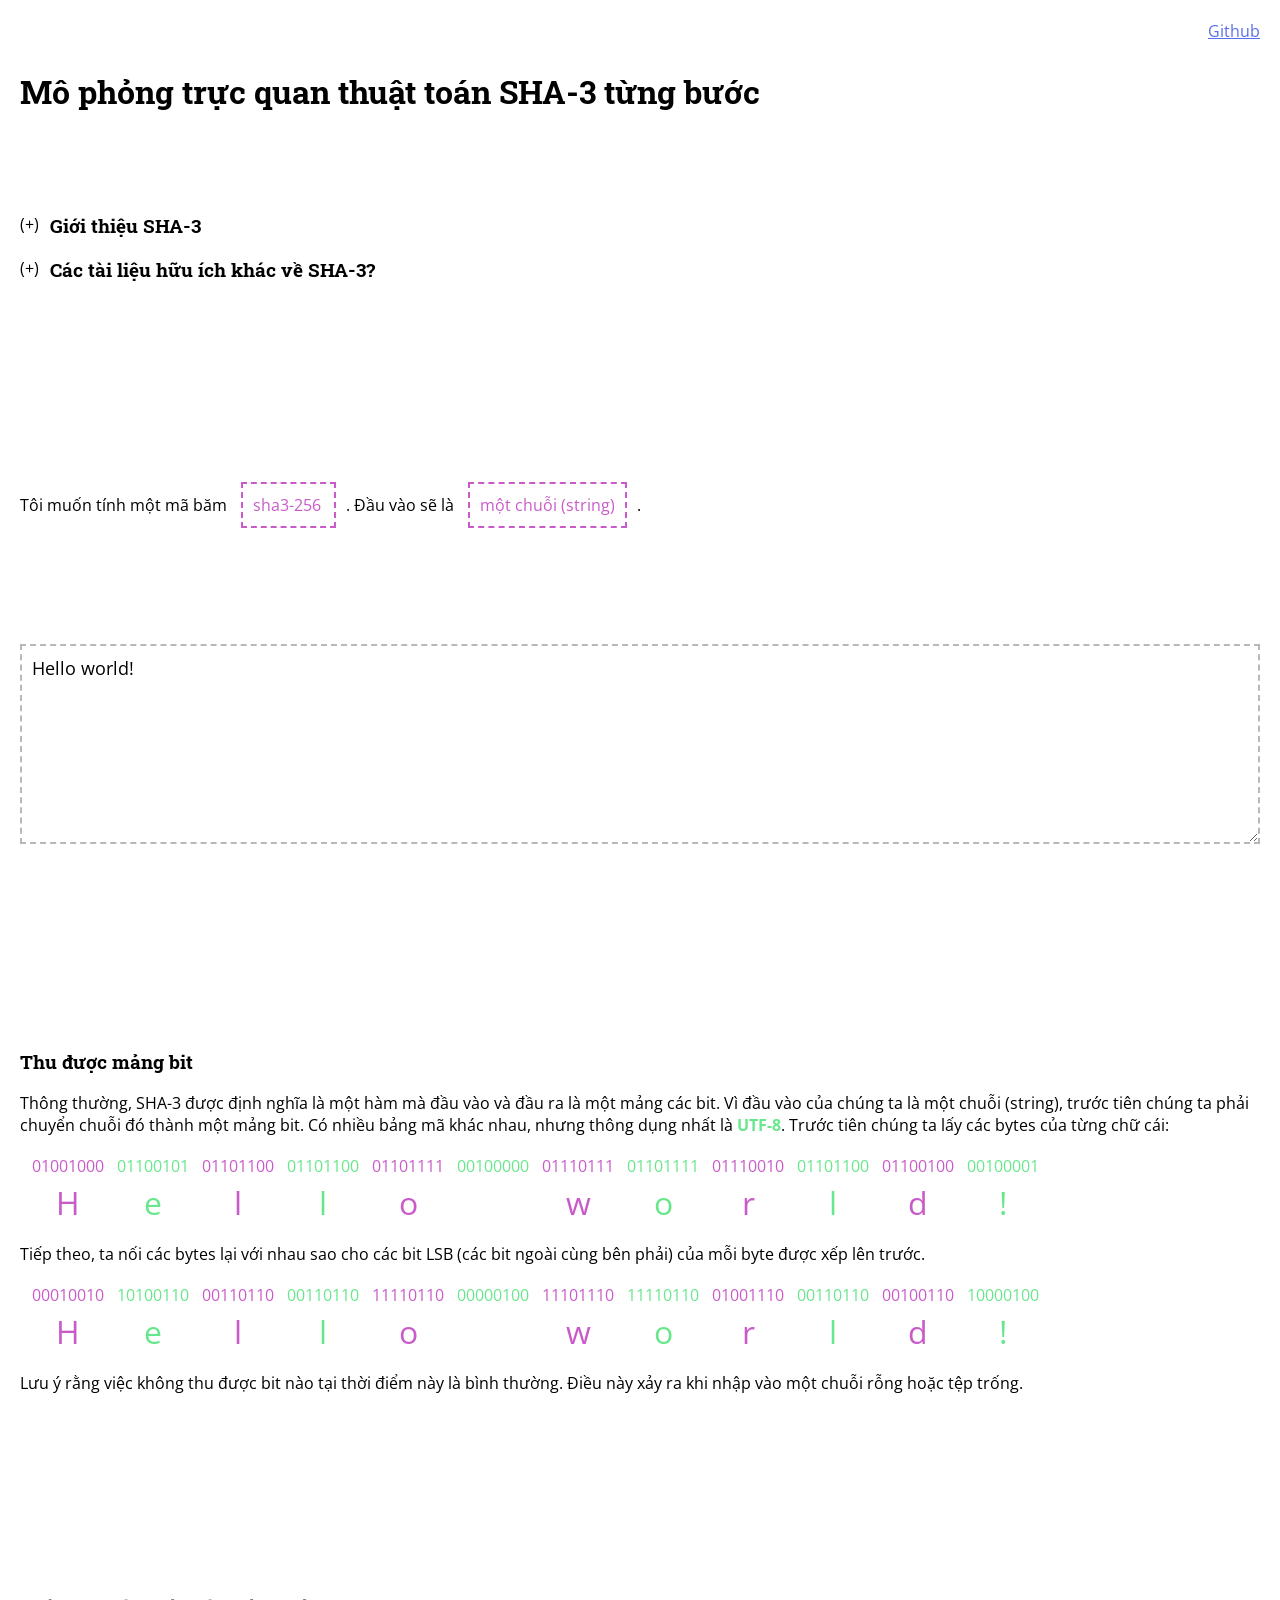
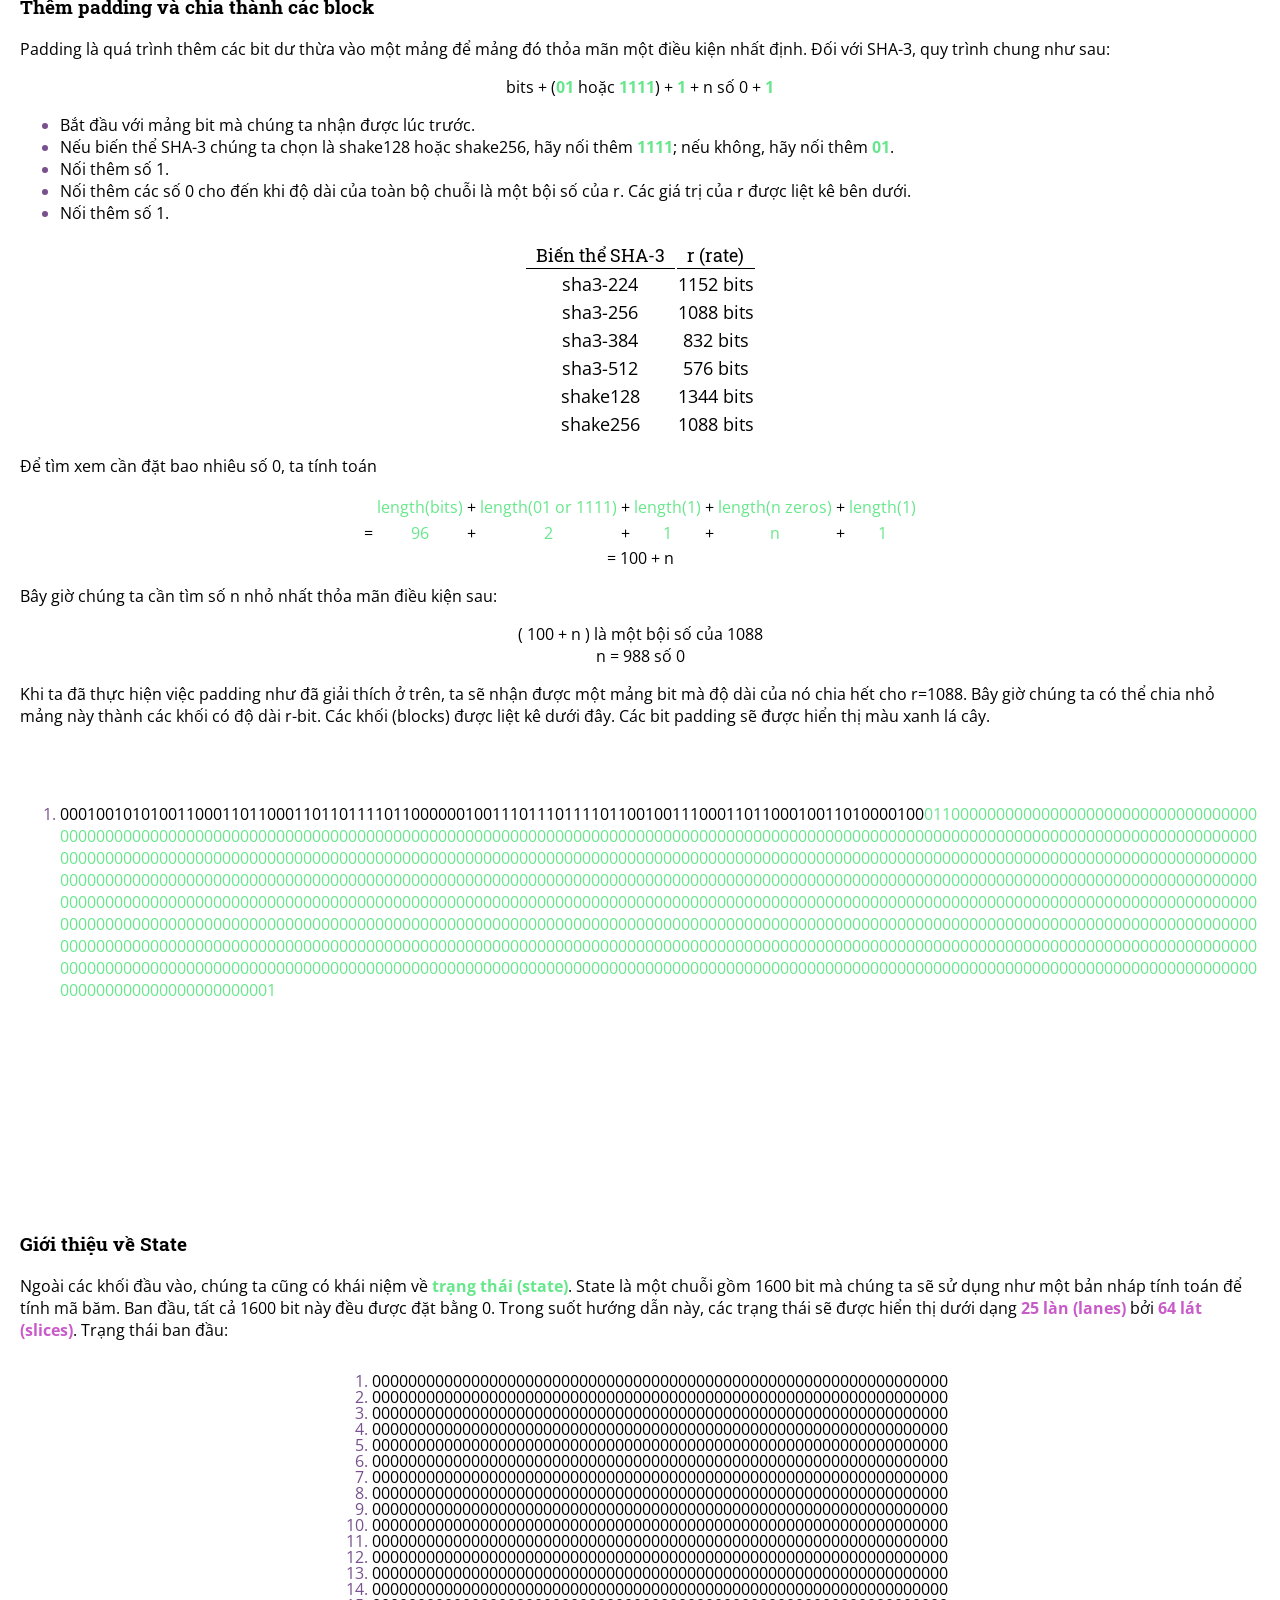
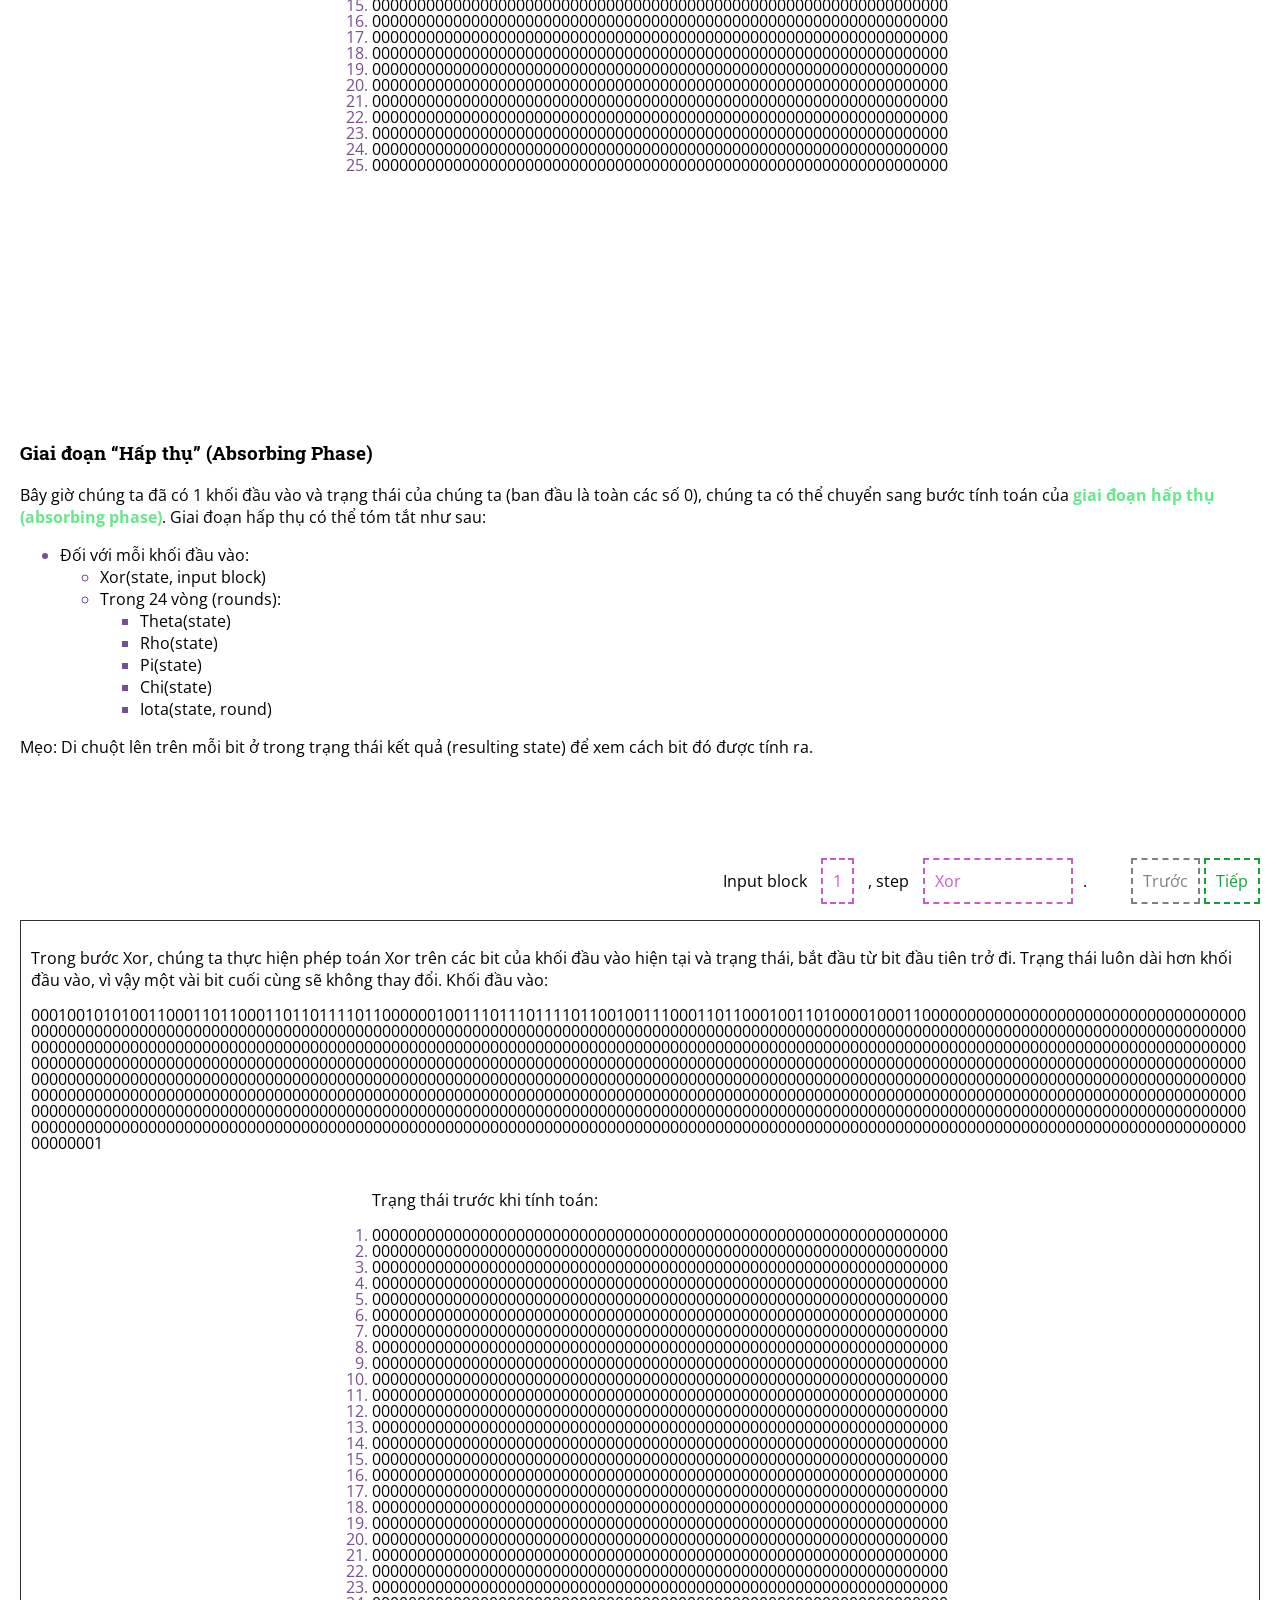
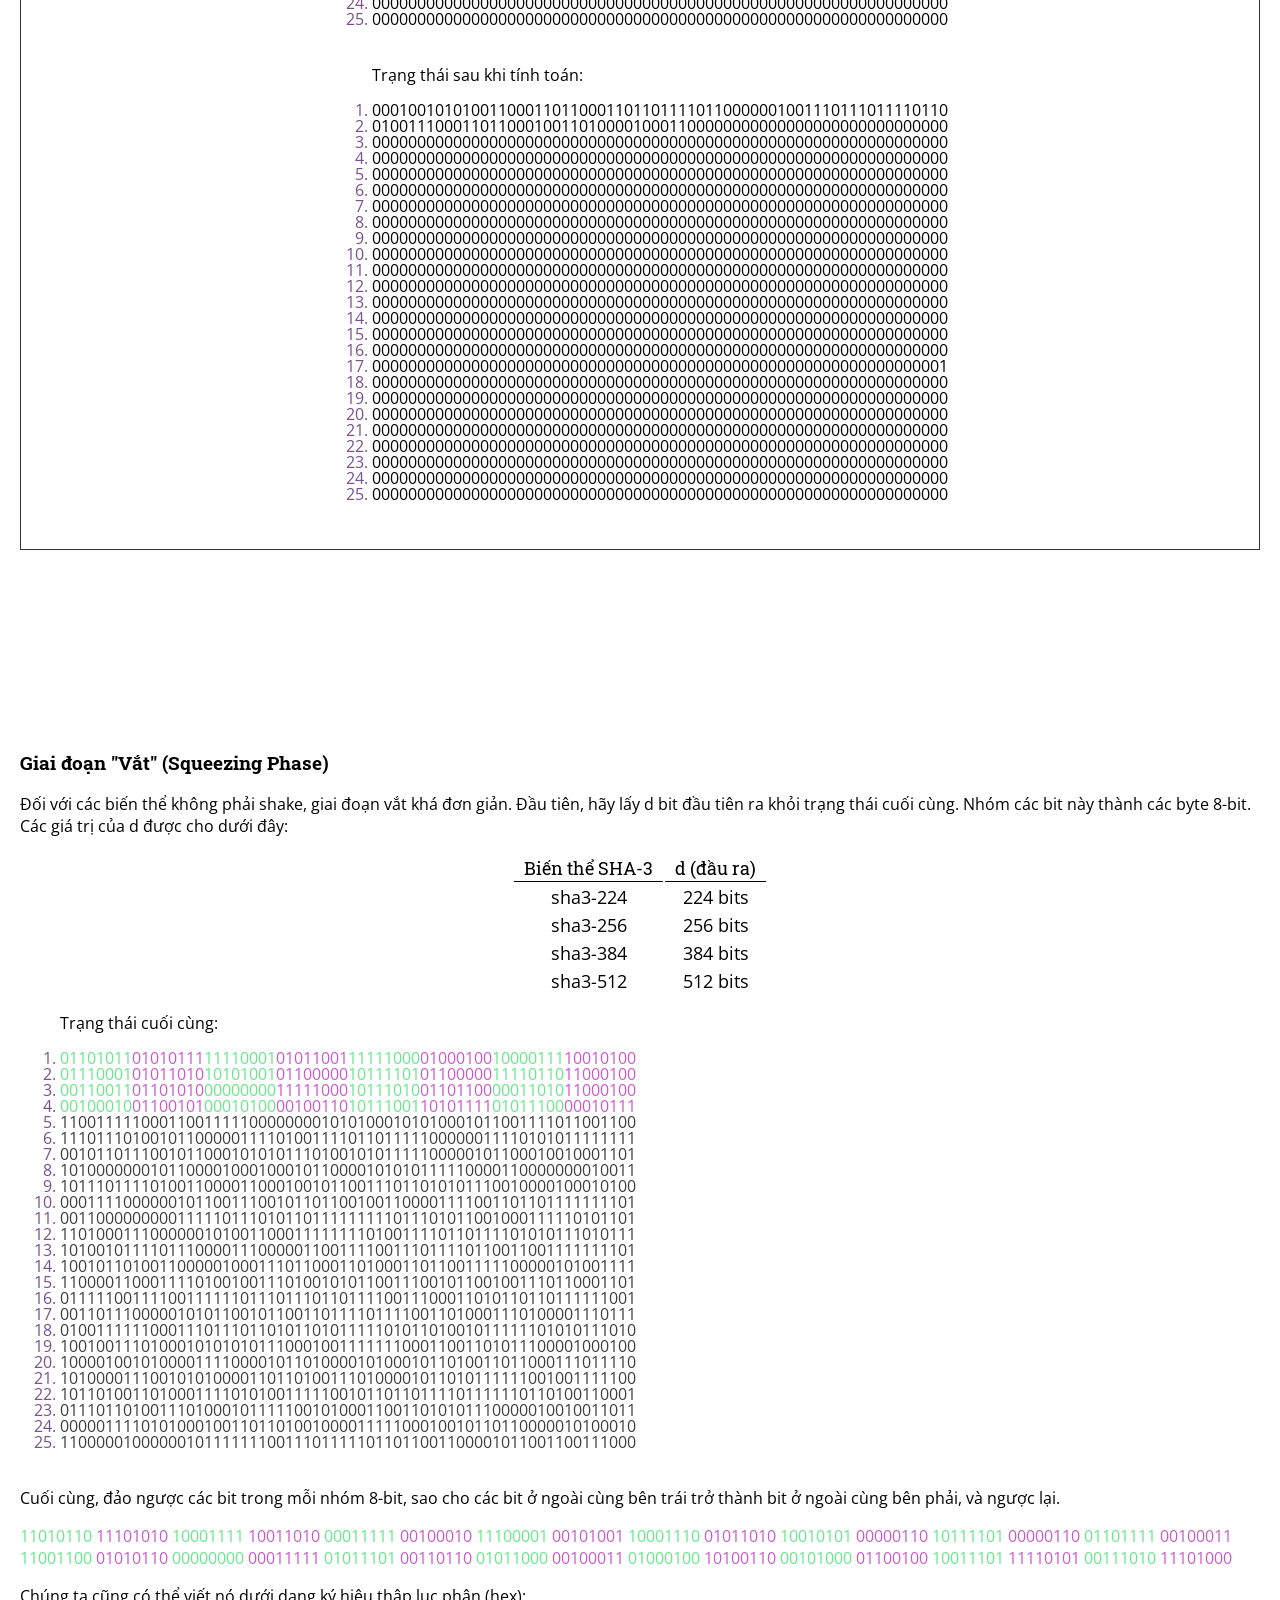
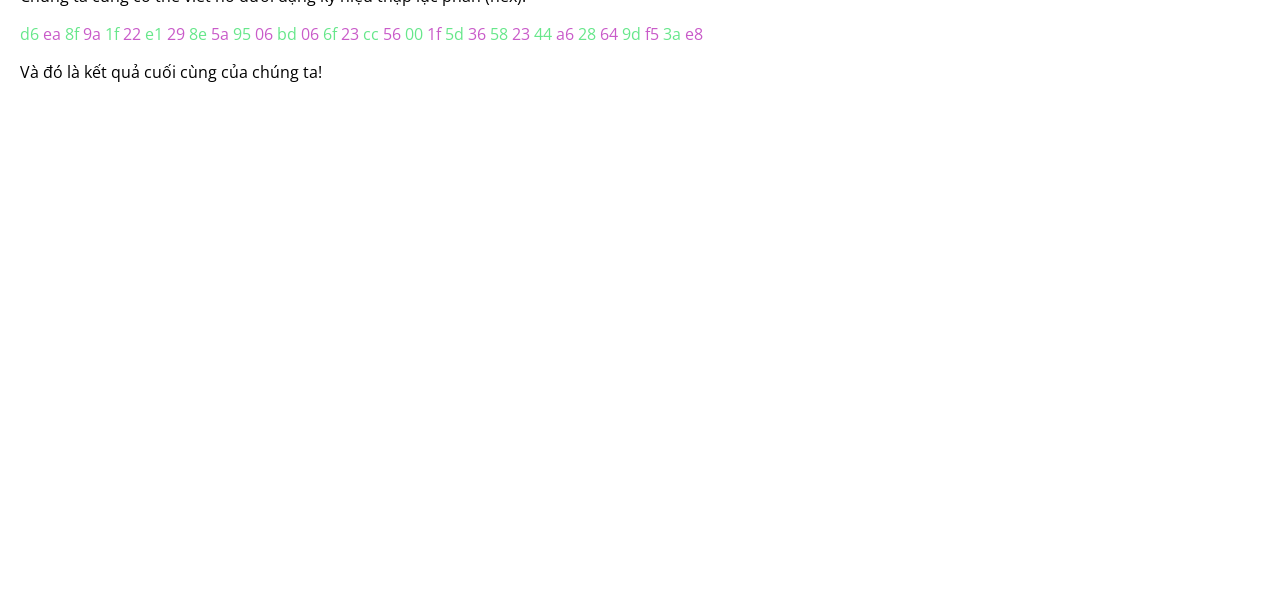
==== commit c2858050: "sửa thông tin bên lề" ====
--- a/index.html
+++ b/index.html
@@ -3,10 +3,7 @@
 <head>
   <meta charset="UTF-8">
   <meta name="viewport" content="width=device-width, initial-scale=1.0">
-  <meta name="google-site-verification" content="7hjk5JIaUpHDcUByAYZELpZOKvOUeRVbmSCTey6VBSk">
-  <meta name="description" content="SHA-3 Hashing algorithm explained clearly, with interactive visuals. Simple enough for students to code it as an exercise.">
-  <meta name="robots" content="nofollow">
-  <meta name="google" content="nositelinkssearchbox">
+  <meta name="description" content="Mô phỏng trực quan thuật toán SHA-3 từng bước.">
   <title>SHA-3 Visualization</title>
   <link rel="preconnect" href="https://fonts.googleapis.com">
   <link rel="preconnect" href="https://fonts.gstatic.com" crossorigin>
@@ -576,45 +573,20 @@
   <section class="qa">
     <span class="hider">(–)</span>
     <span class="expander">(+)</span>
-    <h3>Hàm băm (hash function) là gì?</h3>
-    <p>Hàm băm là một hàm đơn giản <span class="important1">nhận vào một số</span> và <span class="important2">trả về một số</span>. Đầu vào là một số có thể <span class="important1">lớn tùy ý</span> (ví dụ từ -∞ đến +∞). Đầu ra là một số phải bị <span class="important2">giới hạn</span> (ví dụ từ 0 đến 10). Bất kỳ hàm nào thỏa mãn các tính chất này đều được gọi là hàm băm.</p>
-    <p>Ví dụ, hãy xem xét một hàm băm tên là f. Bạn có đoán được quy luật của hàm băm này không?</p>
-    <p class="math">f(5) = 5</p>
-    <p class="math">f(15) = 5</p>
-    <p class="math">f(24005) = 5</p>
-    <p class="math">f(11113) = 3</p>
-    <p class="math">f(111222333444555666) = 6</p>
-    <p>Như đã thấy trong các ví dụ trên, f có thể nhận vào các số nguyên lớn tùy ý, và chỉ trả về các số từ 0 đến 10. Quy luật ở đây là f đơn giản chỉ trả về chữ số cuối cùng của số đó. Vậy công thức tổng quát của f sẽ là:</p>
-    <p class="math">f(x) = x mod 10</p>
-    </p>
-  </section>
-  <section class="qa">
-    <span class="hider">(–)</span>
-    <span class="expander">(+)</span>
-    <h3>Hàm băm mật mã (cryptographic hash function) là gì?</h3>
-    <p>Một hàm băm được gọi là hàm băm mật mã hoặc an toàn khi rất khó để tìm thấy <span class="important1">va chạm (collisions)</span> trong hàm băm. Va chạm xảy ra khi chúng ta phát hiện hai đầu vào cho ra cùng một đầu ra. Hãy lấy hàm f mà chúng ta đã mô tả trước đó. f(5) và f(15) đều cho ra 5, vì vậy f được cho là có va chạm. Điều này làm cho f không an toàn. Đối với các ứng dụng mật mã, chúng ta mong muốn các hàm băm của mình phải <span class="important2">an toàn (secure)</span>.</p>
-    <p>Bây giờ hãy giới thiệu một hàm khác, gọi là g, là một hàm an toàn. Hàm này trả về các số từ 0 đến 10, giống như f. Bạn có đoán được quy luật của hàm băm này không?</p>
-    <p class="math">g(5) = 2</p>
-    <p class="math">g(15) = 3</p>
-    <p class="math">g(24005) = 6</p>
-    <p class="math">g(11113) = 1</p>
-    <p class="math">g(111222333444555666) = 7</p>
-    <p>Khác với f, hàm này không có quy luật rõ ràng. Giả sử chúng ta muốn tìm va chạm trong g bằng cách tính toán hàm với các đầu vào được chọn một cách có chủ đích. Vì chúng ta không biết quy luật, chúng ta tính g với các đầu vào ngẫu nhiên. Trong rường hợp tốt nhất, ngay trong lần thử đầu tiên chúng ta sẽ tìm thấy một va chạm. Tệ nhất, sau 5 lần thử nữa chúng ta mới tìm thấy va chạm. Nói chung, nếu một hàm băm trả về các số <span class="important2">từ 0 đến N</span>, nếu <span class="important1">mất N lần thử</span> để tìm ra va chạm, hàm đó được coi là an toàn.</p>
-  </section>
-  <section class="qa">
-    <span class="hider">(–)</span>
-    <span class="expander">(+)</span>
-    <h3>SHA-3 là gì?</h3>
-    <p>SHA-3, hay Thuật toán băm an toàn 3 (Secure Hashing Algorithm 3), là một nhóm các hàm băm được chứng minh là an toàn, và được sử dụng trong các ứng dụng mật mã như Ethereum. Viện Tiêu chuẩn và Công nghệ Quốc gia Hoa Kỳ (NIST) đã tổ chức một cuộc thi công khai vào năm 2006 để tìm ra các hàm băm tốt nhất. Năm 2012, <span class="important1">Thuật toán Keccak</span> đã được chọn là thuật toán chiến thắng của cuộc thi. Năm 2015, Keccak được chuẩn hóa dưới tên gọi <span class="important2">SHA-3</span>.</p>
-    <p>Có <span class="important2">6 biến thể</span> của họ hàm trong SHA-3: <span class="important1">sha3-224</span>, <span class="important2">sha3-256</span>, <span class="important1">sha3-384</span>, <span class="important2">sha3-512</span>, <span class="important1">shake128</span>, và <span class="important2">shake256</span>. Sự khác biệt nằm ở giới hạn trên của mã băm. Ví dụ, sha3-224 xuất ra mã băm 224-bit, tức là các số từ 0 đến 2^224. Con số này lớn đến mức trong thực tế bất khả thi để tìm thấy thuật toán va chạm.</p>
-    <p>Shake128 và Shake256 còn được gọi là <span class="important1">Hàm đầu ra mở rộng (Extended Output Functions - XOF)</span>. Giới hạn trên của các hàm này là một tham số tùy thuộc vào người dùng thiết lập.</p>
+    <h3>Giới thiệu SHA-3</h3>
+    <p>Mặc dù SHA-2 vẫn đang an toàn, nhưng do SHA-2 sử dụng chung cấu trúc Merkle-Damgård với các giải thuật đã bị bẻ gãy như SHA-1 và MD5 nên đã đặt ra yêu cầu cấp thiết về một phương án dự phòng chiến lược. Vào năm 2007 Viện Tiêu chuẩn và Công nghệ Quốc gia Hoa Kỳ (NIST) khởi xướng cuộc thi thiết kế hàm băm công khai nhằm tìm kiếm một tiêu chuẩn mới có cấu trúc khác biệt hoàn toàn với các thế hệ trước. Sau nhiều vòng đánh giá khắt khe, thuật toán Keccak đã được lựa chọn và chính thức chuẩn hóa thành SHA-3 (Secure Hash Algorithm 3) theo tiêu chuẩn FIPS PUB 202 vào năm 2015.</p>
+    <p>SHA-3 bao gồm 6 phiên bản:</p>
+    <ul>
+      <li><strong>SHA-3 với độ dài đầu ra cố định:</strong> gồm SHA3-224, SHA3-256, SHA3-384, SHA3-512. Các chỉ số phiên bản trên tương ứng với độ dài bit đầu ra. Ví dụ, SHA3-256 tạo ra mã băm 256 bit.</li>
+      <li><strong>SHA-3 với độ dài đầu ra tùy chỉnh:</strong> gọi là <strong>Extendable-Output Functions (XOFs)</strong>, gồm SHAKE128 và SHAKE256.</li>
+    </ul>
   </section>
   <section class="qa">
     <span class="hider">(–)</span>
     <span class="expander">(+)</span>
     <h3>Các tài liệu hữu ích khác về SHA-3?</h3>
-    <p><a href="https://chemejon.io/sha-3-explained/" class="href">SHA-3 Explained in Plain English</a> (Một bài giải thích khác)</p>
-    <p><a href="https://nvlpubs.nist.gov/nistpubs/FIPS/NIST.FIPS.202.pdf" class="href">NIST FIPS 202</a> (Bản thân tiêu chuẩn)</p>
+    <p><a href="https://nvlpubs.nist.gov/nistpubs/FIPS/NIST.FIPS.202.pdf" class="href">NIST FIPS 202</a> (Tài liệu chính thức)</p>
+    <p><a href="https://chemejon.io/sha-3-explained/" class="href">SHA-3 Explained</a> (Một bài giải thích khác)</p>
   </section>
 
   <section id="input">
@@ -650,7 +622,7 @@
 
   <section id="solution">
 
-      <h3>Lấy mảng bit (bit array)</h3>
+      <h3>Thu được mảng bit</h3>
 
       <section id="stringtobits">
         <p>Thông thường, SHA-3 được định nghĩa là một hàm mà đầu vào và đầu ra là một mảng các bit. Vì đầu vào của chúng ta là một chuỗi (string), trước tiên chúng ta phải chuyển chuỗi đó thành một mảng bit. Có nhiều bảng mã khác nhau, nhưng thông dụng nhất là <span class="important1">UTF-8</span>. Trước tiên chúng ta lấy các bytes của từng chữ cái:</p>
@@ -686,7 +658,7 @@
 
       
       <section id="paddingsection">
-        <h3>Đệm thêm bit (padding) và chia thành các khối (blocks)</h3>
+        <h3>Thêm padding và chia thành các block</h3>
 
         <p>Padding là quá trình thêm các bit dư thừa vào một mảng để mảng đó thỏa mãn một điều kiện nhất định. Đối với SHA-3, quy trình chung như sau:</p>
 
@@ -783,7 +755,7 @@
       </section>
 
       <section id="introtostate">
-        <h3>Giới thiệu về Trạng thái (State)</h3>
+        <h3>Giới thiệu về State</h3>
 
         <p>Ngoài các khối đầu vào, chúng ta cũng có khái niệm về <span class="important1">trạng thái (state)</span>. State là một chuỗi gồm 1600 bit mà chúng ta sẽ sử dụng như một bản nháp tính toán để tính mã băm. Ban đầu, tất cả 1600 bit này đều được đặt bằng 0. Trong suốt hướng dẫn này, các trạng thái sẽ được hiển thị dưới dạng <span class="important2">25 làn (lanes)</span> bởi <span class="important2">64 lát (slices)</span>. Trạng thái ban đầu:</p>
 
@@ -806,7 +778,7 @@
       </section>
 
       <section id="absorbingphase">
-        <h3>Giai đoạn Hấp thụ (Absorbing Phase)</h3>
+        <h3>Giai đoạn “Hấp thụ” (Absorbing Phase)</h3>
         <p>
           Bây giờ chúng ta đã có <span class="fillin"></span> khối đầu vào và trạng thái của chúng ta (ban đầu là toàn các số 0), chúng ta có thể chuyển sang bước tính toán của <span class="important1">giai đoạn hấp thụ (absorbing phase)</span>. Giai đoạn hấp thụ có thể tóm tắt như sau:
         </p>
@@ -1083,7 +1055,7 @@
 
 
       <section id="nonshakesqueezingphase">
-        <h3>Giai đoạn Vắt (Squeezing Phase)</h3>
+        <h3>Giai đoạn "Vắt" (Squeezing Phase)</h3>
         <p>
           Đối với các biến thể không phải shake, giai đoạn vắt khá đơn giản. Đầu tiên, hãy lấy d bit đầu tiên ra khỏi trạng thái cuối cùng. Nhóm các bit này thành các byte 8-bit. Các giá trị của d được cho dưới đây:
         </p>
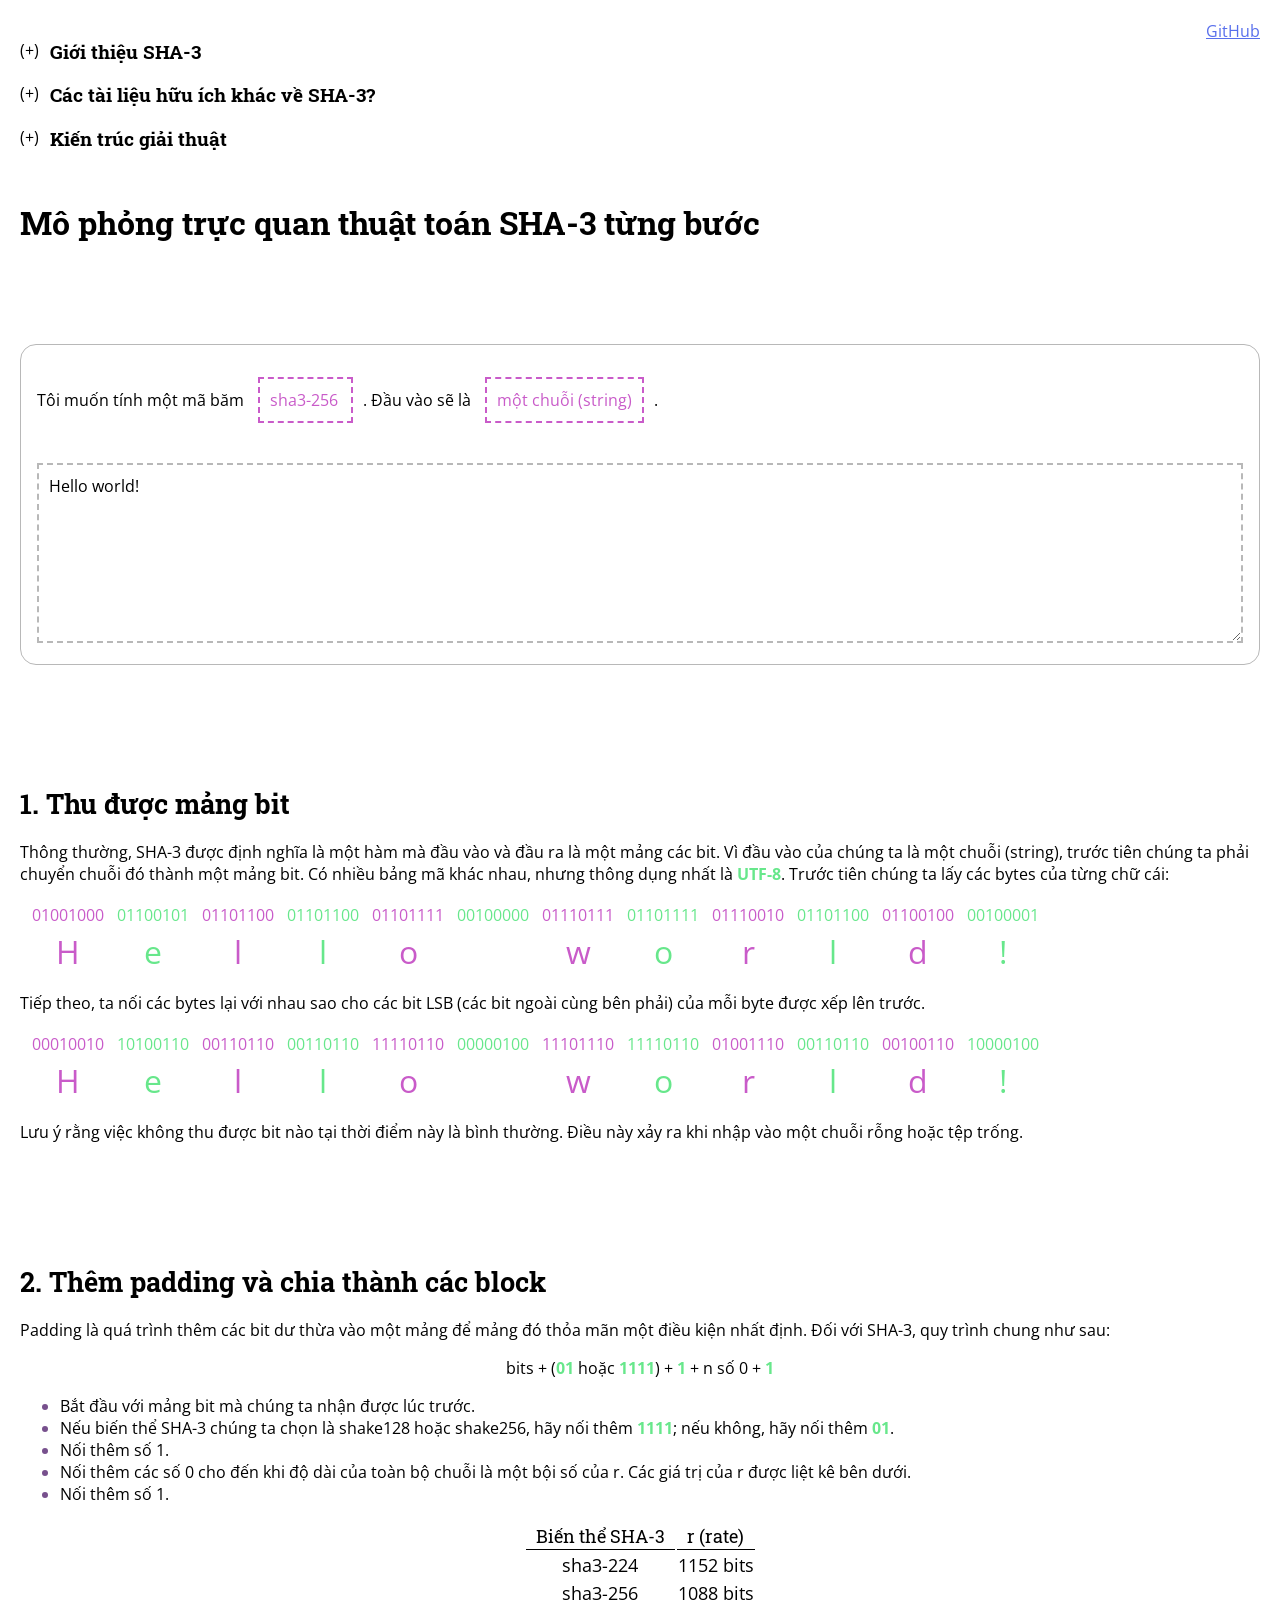
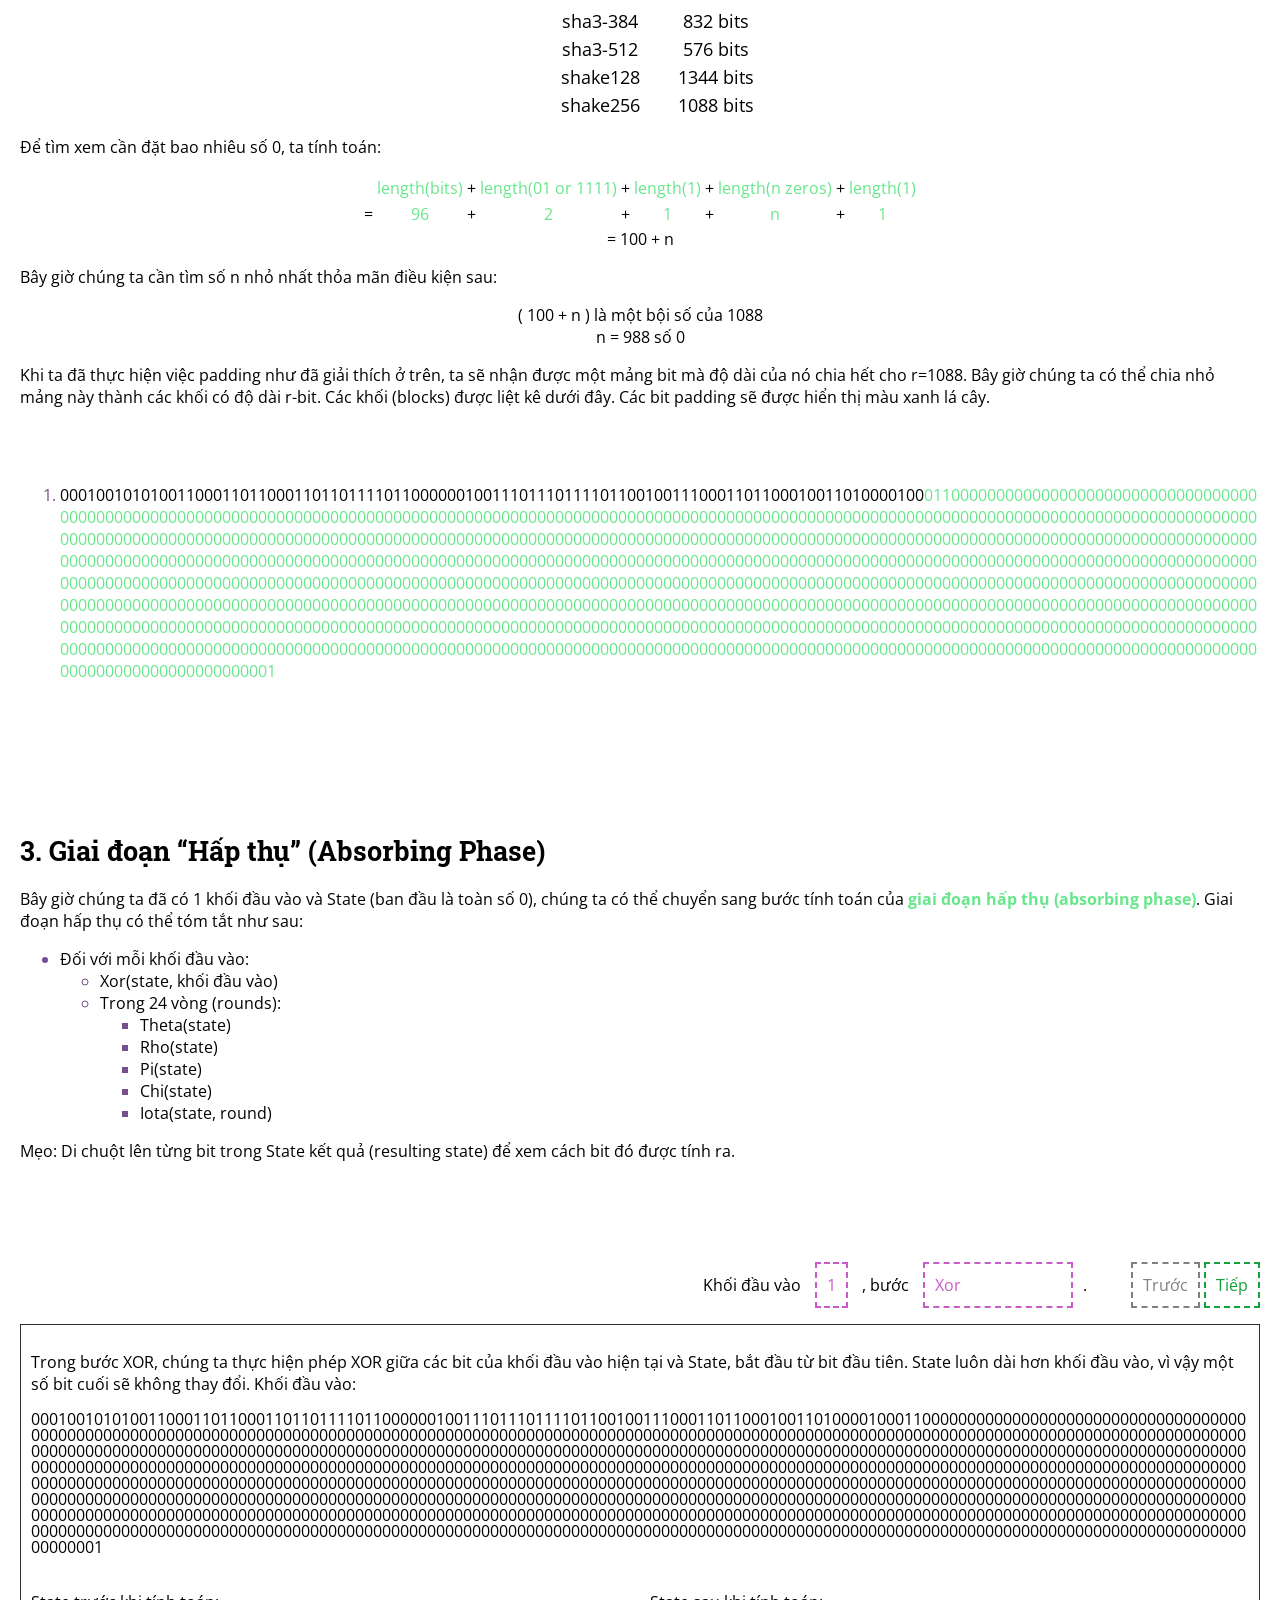
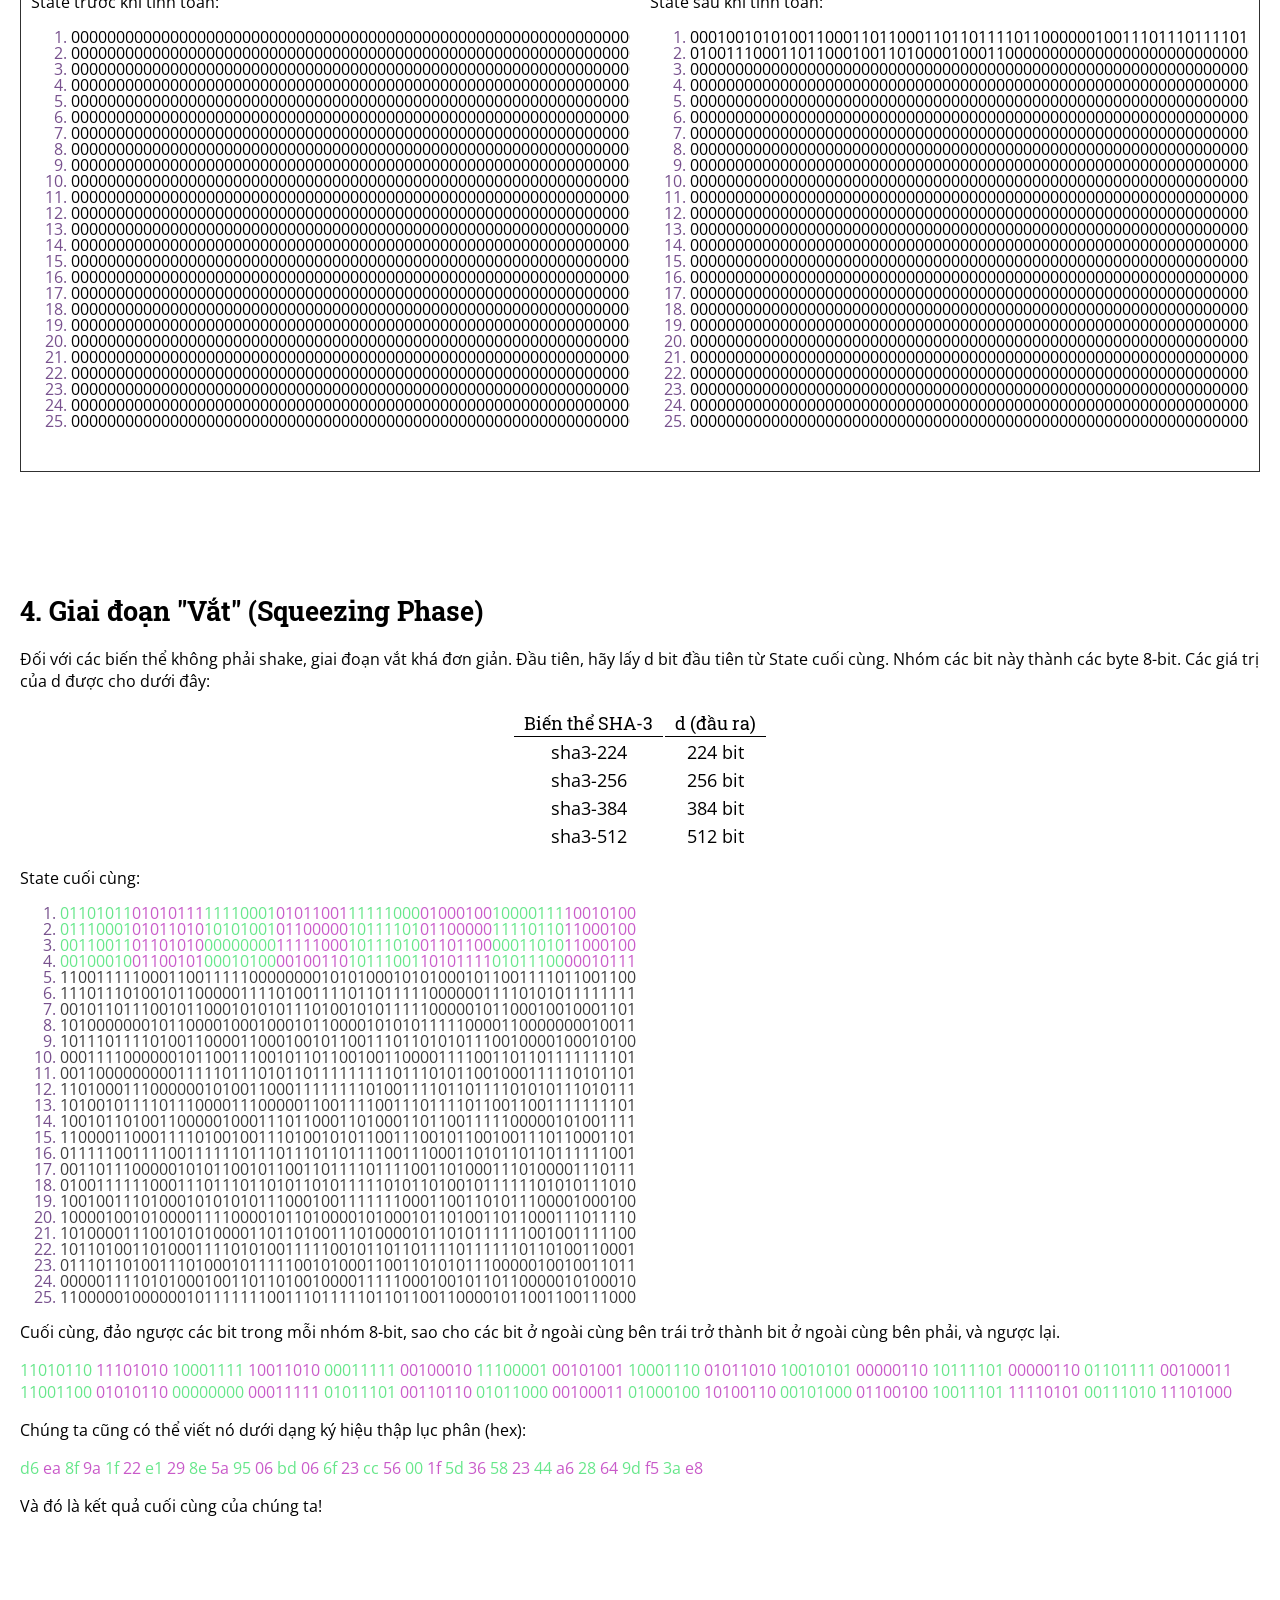
==== commit 3f1a8a1d: "sửa lại giao diện cho đẹp" ====
--- a/index.html
+++ b/index.html
@@ -9,6 +9,15 @@
   <link rel="preconnect" href="https://fonts.gstatic.com" crossorigin>
   <link href="https://fonts.googleapis.com/css2?family=Open+Sans&family=Roboto+Slab&display=swap" rel="stylesheet">
   <style>
+    :root {
+      --accent-pink: rgb(201, 91, 201);
+      --accent-green: rgb(20, 160, 60);
+      --accent-soft-green: rgb(103, 231, 139);
+      --soft-border: rgb(184, 184, 184);
+      --panel-border: rgb(48, 48, 48);
+      --radius-md: 16px;
+      --space-md: 20px;
+    }
 
     html, body {
       background-color: white;
@@ -19,6 +28,8 @@
     }
 
     body {
+      max-width: 1400px;
+      margin: 0 auto;
       padding: 20px;
     }
 
@@ -54,17 +65,14 @@
       -webkit-appearance: none;
       -moz-appearance: none;
       appearance: none;
-      /* Remove default arrow */
-      /* background-image: url(...); */
-      /* Add custom arrow */
       background-color: white;
-      border: 2px dashed rgb(201, 91, 201);
+      border: 2px dashed var(--accent-pink);
       padding: 10px;
       margin-left: 10px;
       margin-right: 10px;
       min-width: max-content;
-      color: rgb(201, 91, 201);
-      font-size: medium;
+      color: var(--accent-pink);
+      font-size: 1rem;
       cursor: pointer;
     }
 
@@ -73,20 +81,13 @@
       -moz-appearance: none;
       appearance: none;
       background-color: white;
-      font-size: medium;
+      font-size: 1rem;
       padding: 10px;
       margin-left: 10px;
       margin-right: 10px;
-      
-    }
-
-
-
-
-
+    }
 
     .qa h3 {
-      /* color: green; */
       cursor: pointer;
       padding-left: 30px;
     }
@@ -102,7 +103,6 @@
     .qa.expanded .expander {
       display: none;
     }
-
 
     .qa {
       position: relative; /* This is needed for (-) (+) to hover */
@@ -120,17 +120,14 @@
     }
 
     .important1 {
-      color: rgb(103, 231, 139);
+      color: var(--accent-soft-green);
       font-weight: bold;
     }
 
     .important2 {
-      color: rgb(201, 91, 201);
+      color: var(--accent-pink);
       font-weight: bold;
     }
-
-
-
 
     .normaltable {
       font-size: large;
@@ -154,14 +151,12 @@
       color: black;
     }
 
-
-
-
     #input {
-      /* background-color: rgb(19, 19, 19); */
-      border-radius: 20px;
-      margin-top: 200px;
-      margin-bottom: 200px;
+      border-radius: var(--radius-md);
+      margin-top: 80px;
+      margin-bottom: 80px;
+      padding: 16px;
+      border: 1px solid var(--soft-border);
     }
 
     #input .shakeLength {
@@ -175,14 +170,9 @@
     }
 
     #input .shakeLength.noError {
-      color: rgb(103, 231, 139);
-      border: 2px dashed rgb(103, 231, 139);
-    }
-
-
-
-
-
+      color: var(--accent-soft-green);
+      border: 2px dashed var(--accent-soft-green);
+    }
 
     #stringInput, #bitsnbytesInput, #fileInput {
       -webkit-appearance: none;
@@ -190,31 +180,19 @@
       appearance: none;
       background-color: white;
       color: black;
-      border: 2px dashed rgb(184, 184, 184);
+      border: 2px dashed var(--soft-border);
       width: 100%;
-      height: 200px;
+      min-height: 180px;
       outline: none;
-      margin-top: 100px;
-      font-size: large;
+      margin-top: 24px;
+      font-size: 1rem;
       padding: 10px;
       overflow-x: auto;
     }
 
-
-
-
-
-
-
-
     #fileInput.entered {
       opacity: .5;
     }
-
-
-
-
-
 
     #inputErrorMsg {
       color: rgb(150, 19, 19);
@@ -225,7 +203,14 @@
       text-align: center;
     }
 
-
+    #solution > h1,
+    #paddingsection > h1,
+    #absorbingphase > h1,
+    #nonshakesqueezingphase > h1,
+    #squeezingphase > h1 {
+      margin: 40px 0 20px;
+      font-size: 1.7rem;
+    }
 
  .breakdowndiv {
   max-width: 100%;
@@ -234,11 +219,11 @@
  }
 
  .breakdown td:nth-child(even) {
-  color:rgb(103, 231, 139);
+  color: var(--accent-soft-green);
  }
 
  .breakdown td:nth-child(odd) {
-  color:rgb(201, 91, 201);
+  color: var(--accent-pink);
  }
 
  .breakdown td {
@@ -246,18 +231,15 @@
  }
 
  .breakdown tr:nth-of-type(1) {
-  /* background-color: yellow; */
   font-size: medium;
   text-align: center;
  }
 
  .breakdown tr:nth-of-type(2) {
-  /* background-color: orange; */
   font-size: xx-large;
   text-align: center;
   min-height: 50px;
  }
-
 
  #paddingsection .mathtable {
   margin: auto;
@@ -271,13 +253,11 @@
  }
 
  #paddingsection .mathtable td:nth-child(even) {
-  color: rgb(103, 231, 139);
+  color: var(--accent-soft-green);
  }
 
  #blocksafterpadding {
   max-width: 100%;
-  /* overflow-y: hidden;
-  overflow-x: scroll; */
   padding-top: 30px;
   padding-bottom: 30px;
   overflow-wrap: anywhere;
@@ -292,11 +272,11 @@
  }
 
  .pinkcolor {
-  color: rgb(201, 91, 201);
+  color: var(--accent-pink);
  }
 
  .greencolor {
-  color: rgb(103, 231, 139);
+  color: var(--accent-soft-green);
  }
 
  .goldcolor {
@@ -307,14 +287,12 @@
   color: lightcoral;
  }
 
-
-
- #solution, #paddingsection, #introtostate, #absorbingphase, #nonshakesqueezingphase, #squeezingphase {
-  margin-top: 200px;
+ #solution, #paddingsection, #absorbingphase, #nonshakesqueezingphase, #squeezingphase {
+  margin-top: 120px;
  }
 
  #solution {
-  margin-bottom: 500px;
+  margin-bottom: 240px;
  }
 
  #absorbingphase .fillin,
@@ -331,13 +309,12 @@
  #absorbphasecontroller button,
  #squeezephasecontroller button {
       background-color: white;
-      border: 2px dashed rgb(20, 160, 60);
-      /* border-radius: 10px; */
+    border: 2px dashed var(--accent-green);
       padding: 10px;
       margin-left: 0px;
       margin-right: 0px;
-      color: rgb(20, 160, 60);
-      font-size: medium;
+    color: var(--accent-green);
+    font-size: 1rem;
       cursor: pointer;
  }
 
@@ -355,12 +332,9 @@
 
  #absorbXorStep, #absorbThetaStep, #absorbRhoStep, #absorbPiStep, #absorbChiStep, #absorbIotaStep,
  #squeezeTakeStep, #squeezeThetaStep, #squeezeRhoStep, #squeezePiStep, #squeezeChiStep, #squeezeIotaStep {
-  border: 1px solid rgb(48, 48, 48);
+  border: 1px solid var(--panel-border);
   padding: 10px;
  }
-
- 
-
  .brightgreen {
   color: rgb(0, 255, 0);
   font-weight: bolder;
@@ -390,7 +364,6 @@
   color: rgb(94, 71, 71);
  }
 
-
    .gray {
     background-color: white;
     color: rgb(180, 180, 180);
@@ -415,7 +388,6 @@
     background-color: white;
     color: rgb(245, 245, 245);
   }
-
 
    .white {
     color: black;
@@ -428,8 +400,6 @@
     color: rgb(61, 61, 61);
   }
 
-
-
     #githubLink {
       display: block;
       position: absolute;
@@ -437,15 +407,16 @@
       right: 20px;
     }
 
-
-
-
     .stateTransitionContainer {
       max-width: 100%;
+      display: flex;
+      flex-wrap: wrap;
+      gap: var(--space-md);
+      align-items: flex-start;
+      justify-content: flex-start;
       overflow-y: hidden;
-      overflow-x: scroll;
-    }
-
+      overflow-x: auto;
+    }
 
     .stateContainer {
       max-width: 100%;
@@ -456,7 +427,7 @@
     }
 
     .state {
-      display: inline-block;
+      display: block;
       line-height: 1;
       max-width: 100%;
       overflow-y: hidden;
@@ -468,11 +439,6 @@
       color: red;
     }
 
-    /* .state span {
-      padding-right: 1px;
-      padding-left: 1px;
-    } */
-
     .hidecursor {
       cursor: none;
     }
@@ -481,13 +447,19 @@
       color: rgb(119, 80, 141);
     }
 
-    .stateTransitionContainer {
-      text-align: center;
-    }
-
     .stateTransitionContainer > * {
-      vertical-align:middle;
-      display: inline-block;
+      vertical-align: middle;
+    }
+
+    .statePanel {
+      flex: 1 1 calc(50% - (var(--space-md) / 2));
+      min-width: 480px;
+    }
+
+    #absorbXorInputBlock,
+    #absorbIotaRoundConst,
+    #squeezeIotaRoundConst {
+      flex: 0 0 100%;
     }
 
     .stateTransitionContainer > .arrow {
@@ -497,18 +469,11 @@
 
     #absorbXorInputBlock, #absorbIotaRoundConst,
     #squeezeIotaRoundConst {
-      /* overflow-wrap: anywhere; */
       line-height: 1;
-      /* padding-left: 40px; */
-      /* max-width: 100%; */
-      /* overflow-y: scroll;
-      overflow-x: scroll; */
-      /* text-wrap: nowrap; */
       text-align: start;
       display: block;
-      width: fit-content;
-
-
+      width: 100%;
+      overflow-x: auto;
     }
 
     .perished {
@@ -521,7 +486,7 @@
     }
 
     .stateDescription {
-      padding-left: 40px;
+      padding-left: 0;
       padding-bottom: 0;
       margin-bottom: 0;
       text-align: start;
@@ -531,44 +496,14 @@
         display: none;
       }
 
-    
       .aBitOfMarginHere {
         margin-top: 200px;
       }
-
-
-/* 
-    @media only screen and (max-width: 1300px) {
-      #thisIsMobile {}
-
-      body {
-        padding: 20px;
-      }
-
-      .stateTransitionContainer > .arrow {
-        display: none;
-      }
-
-    }
-
-    @media only screen and (min-width: 1300px) {
-      #thisIsDesktop {}
-
-      body {
-        padding-left: 15%;
-        padding-right: 15%;
-      }
-
-    } */
-
-    
 
   </style>
 </head>
 <body>
-  
-  <h1>Mô phỏng trực quan thuật toán SHA-3 từng bước</h1>
-  <a id="githubLink" href="https://github.com/nvbangg/demo-sha">Github</a>
+  <a id="githubLink" href="https://github.com/nvbangg/demo-sha">GitHub</a>
 
   <section class="qa">
     <span class="hider">(–)</span>
@@ -589,6 +524,42 @@
     <p><a href="https://chemejon.io/sha-3-explained/" class="href">SHA-3 Explained</a> (Một bài giải thích khác)</p>
   </section>
 
+  <section class="qa">
+    <span class="hider">(–)</span>
+    <span class="expander">(+)</span>
+    <h3>Kiến trúc giải thuật</h3>
+    <h2>1. Giới thiệu về State</h2>
+    <p>Ngoài các khối đầu vào, chúng ta còn có khái niệm về <span class="important1">state</span>. State là một chuỗi gồm 1600 bit, được dùng như một bản nháp tính toán để tạo mã băm. Ban đầu, toàn bộ 1600 bit đều bằng 0. Trong suốt hướng dẫn này, State sẽ được hiển thị dưới dạng <span class="important2">25 lane</span> và <span class="important2">64 slice</span>. State ban đầu:</p>
+
+    <section id="introtostate">
+      <div class="stateContainer">
+        <ol class="state hidecursor" id="emptystate"></ol>
+        <p>
+          <span class="greencolor fillin"></span>
+          <span class="goldcolor fillin"></span>
+          <span class="redcolor fillin"></span>
+        </p>
+      </div>
+    </section>
+
+    <h2>2. Luồng hoạt động cấu trúc “Bọt biển” (Sponge Construction)</h2>
+    <p>Thuật toán SHA-3 sử dụng cấu trúc khác so với SHA khác gọi là cấu trúc bọt biển:</p>
+    <p>Cấu trúc bọt biển của SHA-3 hoạt động bằng cách:</p>
+    <ol>
+      <li>Chia dữ liệu đầu vào thành các block r bit (r<sub>1</sub>, r<sub>2</sub>, ..., r<sub>n-1</sub>); State khởi tạo đều là 0.</li>
+      <li>Phần Rate được thực hiện phép XOR với khối r<sub>1</sub> đầu tiên.</li>
+      <li>Rate và Capacity kết hợp lại được đưa qua một function bao gồm nhiều vòng.</li>
+      <li>r bit đầu tiên của function là Rate và c bit còn lại là Capacity.</li>
+      <li>Phần Rate được XOR với r<sub>2</sub> và kết hợp với Capacity nạp vào một function khác.</li>
+      <li>Quá trình này được thực hiện cho đến khi không còn khối dữ liệu nào dư lại.</li>
+      <li>Ở khối dữ liệu cuối cùng, mã băm (hash) được lấy từ r bit đầu ra của function.</li>
+      <li>Nếu cần thêm các bit đầu ra, phần Rate và Capacity ở trên sẽ được nạp qua function mà không cần nhập thêm bất kỳ dữ liệu nào để tiếp tục lấy r bit từ đầu ra đến khi đủ.</li>
+    </ol>
+    <p style="text-align: center;"><img src="assets/sponge-diagram.png" alt="Sơ đồ cấu trúc bọt biển của SHA-3" style="max-width: 100%; height: auto;"></p>
+  </section>
+
+  <h1>Mô phỏng trực quan thuật toán SHA-3 từng bước</h1>
+
   <section id="input">
     <p>Tôi muốn tính một mã băm
       <select id="flavorSelector">
@@ -610,7 +581,6 @@
       <textarea id="stringInput" placeholder="Nhập văn bản của bạn vào đây...">Hello world!</textarea>
 
       <textarea id="bitsnbytesInput" placeholder="Nhập bits và bytes của bạn vào đây... &NewLine;Ví dụ: 5f 3a d9 0A ++-- &NewLine;Các chữ số thập lục phân 'a' đến 'f' không phân biệt chữ hoa chữ thường. Dấu - và + lần lượt đại diện cho các bit 0 và 1. Có thể cần thêm các bit vào cuối khi các bit không chia hết cho 8. Khoảng trắng, bao gồm cả xuống dòng (newlines), sẽ bị bỏ qua.
-      
       "></textarea>
 
       <textarea id="fileInput" placeholder="Kéo và thả tệp của bạn vào đây, hoặc nhấp để chọn." readonly></textarea>
@@ -622,7 +592,7 @@
 
   <section id="solution">
 
-      <h3>Thu được mảng bit</h3>
+      <h1>1. Thu được mảng bit</h1>
 
       <section id="stringtobits">
         <p>Thông thường, SHA-3 được định nghĩa là một hàm mà đầu vào và đầu ra là một mảng các bit. Vì đầu vào của chúng ta là một chuỗi (string), trước tiên chúng ta phải chuyển chuỗi đó thành một mảng bit. Có nhiều bảng mã khác nhau, nhưng thông dụng nhất là <span class="important1">UTF-8</span>. Trước tiên chúng ta lấy các bytes của từng chữ cái:</p>
@@ -656,14 +626,11 @@
 
       <p>Lưu ý rằng việc không thu được bit nào tại thời điểm này là bình thường. Điều này xảy ra khi nhập vào một chuỗi rỗng hoặc tệp trống.</p>
 
-      
       <section id="paddingsection">
-        <h3>Thêm padding và chia thành các block</h3>
-
+        <h1>2. Thêm padding và chia thành các block</h1>
         <p>Padding là quá trình thêm các bit dư thừa vào một mảng để mảng đó thỏa mãn một điều kiện nhất định. Đối với SHA-3, quy trình chung như sau:</p>
 
         <p class="math">bits + (<span class="important1">01</span> hoặc <span class="important1">1111</span>) + <span class="important1">1</span> + n số 0 + <span class="important1">1</span></p>
-
         <ul>
           <li>Bắt đầu với mảng bit mà chúng ta nhận được lúc trước.</li>
           <li>Nếu biến thể SHA-3 chúng ta chọn là shake128 hoặc shake256, hãy nối thêm <span class="important1">1111</span>; nếu không, hãy nối thêm <span class="important1">01</span>.</li>
@@ -671,8 +638,6 @@
           <li>Nối thêm các số 0 cho đến khi độ dài của toàn bộ chuỗi là một bội số của r. Các giá trị của r được liệt kê bên dưới.</li>
           <li>Nối thêm số 1.</li>
         </ul>
-        
-
         <table class="normaltable">
           <thead>
             <td>Biến thể SHA-3</td>
@@ -705,8 +670,7 @@
             </tr>
           </tbody>
         </table>
-
-        <p>Để tìm xem cần đặt bao nhiêu số 0, ta tính toán</p>
+        <p>Để tìm xem cần đặt bao nhiêu số 0, ta tính toán:</p>
 
         <div id="howmanyzerostoput">
           <table class="mathtable">
@@ -737,8 +701,7 @@
               </tr>
             </tbody>
           </table>
-
-        </div>
+            </div>
 
         <p class="math">= <span class="fillin"></span> + n</p>
         <p>Bây giờ chúng ta cần tìm số n nhỏ nhất thỏa mãn điều kiện sau:</p>
@@ -754,39 +717,16 @@
 
       </section>
 
-      <section id="introtostate">
-        <h3>Giới thiệu về State</h3>
-
-        <p>Ngoài các khối đầu vào, chúng ta cũng có khái niệm về <span class="important1">trạng thái (state)</span>. State là một chuỗi gồm 1600 bit mà chúng ta sẽ sử dụng như một bản nháp tính toán để tính mã băm. Ban đầu, tất cả 1600 bit này đều được đặt bằng 0. Trong suốt hướng dẫn này, các trạng thái sẽ được hiển thị dưới dạng <span class="important2">25 làn (lanes)</span> bởi <span class="important2">64 lát (slices)</span>. Trạng thái ban đầu:</p>
-
-        <!-- <div class="stateTransitionContainer">
-          <ol class="state" id="emptystate">
-          </ol>
-          <span class="arrow">➔</span>
-          <ol class="state" id="emptystate2">
-          </ol>
-        </div> -->
-
-        <div class="stateContainer">
-        <ol class="state hidecursor" id="emptystate"></ol>
-          <p>
-            <span class="greencolor fillin"></span>
-            <span class="goldcolor fillin"></span>
-            <span class="redcolor fillin"></span>
-          </p>
-        </div>
-      </section>
-
       <section id="absorbingphase">
-        <h3>Giai đoạn “Hấp thụ” (Absorbing Phase)</h3>
+        <h1>3. Giai đoạn “Hấp thụ” (Absorbing Phase)</h1>
         <p>
-          Bây giờ chúng ta đã có <span class="fillin"></span> khối đầu vào và trạng thái của chúng ta (ban đầu là toàn các số 0), chúng ta có thể chuyển sang bước tính toán của <span class="important1">giai đoạn hấp thụ (absorbing phase)</span>. Giai đoạn hấp thụ có thể tóm tắt như sau:
+          Bây giờ chúng ta đã có <span class="fillin"></span> khối đầu vào và State (ban đầu là toàn số 0), chúng ta có thể chuyển sang bước tính toán của <span class="important1">giai đoạn hấp thụ (absorbing phase)</span>. Giai đoạn hấp thụ có thể tóm tắt như sau:
         </p>
         <ul>
           <li>
             Đối với mỗi khối đầu vào:
             <ul>
-              <li>Xor(state, input block)</li>
+              <li>Xor(state, khối đầu vào)</li>
               <li>
                 Trong 24 vòng (rounds):
                 <ul>
@@ -802,14 +742,14 @@
         </ul>
 
         <p>
-          Mẹo: Di chuột lên trên mỗi bit ở trong trạng thái kết quả (resulting state) để xem cách bit đó được tính ra.
+          Mẹo: Di chuột lên từng bit trong State kết quả (resulting state) để xem cách bit đó được tính ra.
         </p>
 
         <p id="absorbphasecontroller">
-          Input block <select id="absorbBlockSelector">
+          Khối đầu vào <select id="absorbBlockSelector">
 
           </select>
-          , step
+          , bước
           <select id="absorbFnSelector">
             <option value="0">Xor </option>
             <option value="1">Theta (round 1)</option>
@@ -941,18 +881,17 @@
 
         <section id="absorbXorStep">
           <p>
-            Trong bước Xor, chúng ta thực hiện phép toán Xor trên các bit của khối đầu vào hiện tại và trạng thái, bắt đầu từ bit đầu tiên trở đi. Trạng thái luôn dài hơn khối đầu vào, vì vậy một vài bit cuối cùng sẽ không thay đổi. Khối đầu vào:
+            Trong bước XOR, chúng ta thực hiện phép XOR giữa các bit của khối đầu vào hiện tại và State, bắt đầu từ bit đầu tiên. State luôn dài hơn khối đầu vào, vì vậy một số bit cuối sẽ không thay đổi. Khối đầu vào:
           </p>
           <div class="stateTransitionContainer">
             <div id="absorbXorInputBlock"></div>
-            <br>
-            <div>
-              <p class="stateDescription">Trạng thái trước khi tính toán:</p>
+            <div class="statePanel">
+              <p class="stateDescription">State trước khi tính toán:</p>
               <ol class="state">
               </ol>
             </div>
-            <div>
-              <p class="stateDescription">Trạng thái sau khi tính toán:</p>
+            <div class="statePanel">
+              <p class="stateDescription">State sau khi tính toán:</p>
               <ol class="state hidecursor">
               </ol>
             </div>
@@ -961,16 +900,16 @@
         </section>
         <section id="absorbThetaStep">
           <p>
-            Trong bước Theta, 5 bit từ cùng một lát (slice), 5 bit từ lát bên cạnh và bit gốc đều được xor với nhau. Một cách dễ hiểu hơn là tính tổng các bit được đánh dấu, và xem kết quả có phải là số lẻ hay không.
+            Trong bước Theta, 5 bit từ cùng một slice, 5 bit từ slice bên cạnh và bit gốc đều được XOR với nhau. Cách dễ hiểu hơn là tính tổng các bit được đánh dấu và kiểm tra xem kết quả có phải số lẻ hay không.
           </p>
           <div class="stateTransitionContainer">
-            <div>
-              <p class="stateDescription">Trạng thái trước khi tính toán:</p>
+            <div class="statePanel">
+              <p class="stateDescription">State trước khi tính toán:</p>
               <ol class="state">
               </ol>
             </div>
-            <div>
-              <p class="stateDescription">Trạng thái sau khi tính toán:</p>
+            <div class="statePanel">
+              <p class="stateDescription">State sau khi tính toán:</p>
               <ol class="state hidecursor">
               </ol>
             </div>
@@ -979,16 +918,16 @@
         </section>
         <section id="absorbRhoStep">
           <p>
-            Trong bước Rho, làn (lane) được chọn sẽ được xoay (rotate) sang phải mặt một khoảng, tuỳ thuộc vào làn đó là làn nào. Khoảng cách để xoay lần lượt là 0, 1, 62, 28, 27, 36, 44, 6, 55, 20, 3, 10, 43, 25, 39, 41, 45, 15, 21, 8, 18, 2, 61, 56, 14.
+            Trong bước Rho, lane được chọn sẽ được xoay (rotate) sang phải một lượng nhất định, tùy thuộc lane đó là lane nào. Lượng xoay lần lượt là 0, 1, 62, 28, 27, 36, 44, 6, 55, 20, 3, 10, 43, 25, 39, 41, 45, 15, 21, 8, 18, 2, 61, 56, 14.
           </p>
           <div class="stateTransitionContainer">
-            <div>
-              <p class="stateDescription">Trạng thái trước khi tính toán:</p>
+            <div class="statePanel">
+              <p class="stateDescription">State trước khi tính toán:</p>
               <ol class="state">
               </ol>
             </div>
-            <div>
-              <p class="stateDescription">Trạng thái sau khi tính toán:</p>
+            <div class="statePanel">
+              <p class="stateDescription">State sau khi tính toán:</p>
               <ol class="state hidecursor">
               </ol>
             </div>
@@ -997,16 +936,16 @@
         </section>
         <section id="absorbPiStep">
           <p>
-            Trong bước Pi, các làn được sắp xếp lại. Thứ tự mới của các làn lần lượt là 1, 7, 13, 19, 25, 4, 10, 11, 17, 23, 2, 8, 14, 20, 21, 5, 6, 12, 18, 24, 3, 9, 15, 16, 22. Nghĩa là, làn đầu tiên giữ nguyên vị trí, trong khi làn thứ hai trở thành làn thứ 7, và cứ như vậy.
+            Trong bước Pi, các lane được sắp xếp lại. Thứ tự mới của các lane lần lượt là 1, 7, 13, 19, 25, 4, 10, 11, 17, 23, 2, 8, 14, 20, 21, 5, 6, 12, 18, 24, 3, 9, 15, 16, 22. Nghĩa là lane đầu tiên giữ nguyên vị trí, lane thứ hai trở thành lane thứ 7, và tiếp tục như vậy.
           </p>
           <div class="stateTransitionContainer">
-            <div>
-              <p class="stateDescription">Trạng thái trước khi tính toán:</p>
+            <div class="statePanel">
+              <p class="stateDescription">State trước khi tính toán:</p>
               <ol class="state">
               </ol>
             </div>
-            <div>
-              <p class="stateDescription">Trạng thái sau khi tính toán:</p>
+            <div class="statePanel">
+              <p class="stateDescription">State sau khi tính toán:</p>
               <ol class="state hidecursor">
               </ol>
             </div>
@@ -1015,16 +954,16 @@
         </section>
         <section id="absorbChiStep">
           <p>
-            Trong bước Chi, đầu tiên chúng ta chia trạng thái thành các nhóm 5 làn, sau đó chọn bit đang xét và hai bit bên dưới nó trong cùng một nhóm. Kết quả được tính theo công thức: <span class="greencolor">xanh lá</span> xor ( (not <span class="goldcolor">vàng</span>) and <span class="redcolor">đỏ</span> ).
+            Trong bước Chi, trước hết chúng ta chia State thành các nhóm 5 lane, sau đó chọn bit đang xét và hai bit bên dưới nó trong cùng một nhóm. Kết quả được tính theo công thức: <span class="greencolor">xanh lá</span> xor ( (not <span class="goldcolor">vàng</span>) and <span class="redcolor">đỏ</span> ).
           </p>
           <div class="stateTransitionContainer">
-            <div>
-              <p class="stateDescription">Trạng thái trước khi tính toán:</p>
+            <div class="statePanel">
+              <p class="stateDescription">State trước khi tính toán:</p>
               <ol class="state">
               </ol>
             </div>
-            <div>
-              <p class="stateDescription">Trạng thái sau khi tính toán:</p>
+            <div class="statePanel">
+              <p class="stateDescription">State sau khi tính toán:</p>
               <ol class="state hidecursor">
               </ol>
             </div>
@@ -1033,18 +972,17 @@
         </section>
         <section id="absorbIotaStep">
           <p>
-            Trong bước Iota, chỉ có làn đầu tiên bị thay đổi, trong khi các làn còn lại được giữ nguyên. Các bit của làn đầu tiên được xor với một hằng số, được cho bên dưới. Lưu ý rằng hằng số được sử dụng tùy thuộc vào vòng (round) hiện tại.
+            Trong bước Iota, chỉ có lane đầu tiên thay đổi, còn các lane còn lại giữ nguyên. Các bit của lane đầu tiên được XOR với một hằng số như bên dưới. Lưu ý rằng hằng số sử dụng phụ thuộc vào vòng (round) hiện tại.
           </p>
           <div class="stateTransitionContainer">
             <ol id="absorbIotaRoundConst"></ol>
-            <br>
-            <div>
-              <p class="stateDescription">Trạng thái trước khi tính toán:</p>
+            <div class="statePanel">
+              <p class="stateDescription">State trước khi tính toán:</p>
               <ol class="state">
               </ol>
             </div>
-            <div>
-              <p class="stateDescription">Trạng thái sau khi tính toán:</p>
+            <div class="statePanel">
+              <p class="stateDescription">State sau khi tính toán:</p>
               <ol class="state hidecursor">
               </ol>
             </div>
@@ -1053,11 +991,10 @@
         </section>
       </section>
 
-
       <section id="nonshakesqueezingphase">
-        <h3>Giai đoạn "Vắt" (Squeezing Phase)</h3>
+        <h1>4. Giai đoạn "Vắt" (Squeezing Phase)</h1>
         <p>
-          Đối với các biến thể không phải shake, giai đoạn vắt khá đơn giản. Đầu tiên, hãy lấy d bit đầu tiên ra khỏi trạng thái cuối cùng. Nhóm các bit này thành các byte 8-bit. Các giá trị của d được cho dưới đây:
+          Đối với các biến thể không phải shake, giai đoạn vắt khá đơn giản. Đầu tiên, hãy lấy d bit đầu tiên từ State cuối cùng. Nhóm các bit này thành các byte 8-bit. Các giá trị của d được cho dưới đây:
         </p>
 
         <table class="normaltable">
@@ -1068,24 +1005,24 @@
           <tbody>
             <tr>
               <td>sha3-224</td>
-              <td>224 bits</td>
+              <td>224 bit</td>
             </tr>
             <tr>
               <td>sha3-256</td>
-              <td>256 bits</td>
+              <td>256 bit</td>
             </tr>
             <tr>
               <td>sha3-384</td>
-              <td>384 bits</td>
+              <td>384 bit</td>
             </tr>
             <tr>
               <td>sha3-512</td>
-              <td>512 bits</td>
+              <td>512 bit</td>
             </tr>
           </tbody>
         </table>
 
-        <p class="stateDescription">Trạng thái cuối cùng:</p>
+        <p class="stateDescription">State cuối cùng:</p>
         <ol class="state"></ol>
 
         <p>
@@ -1099,7 +1036,7 @@
       </section>
 
       <section id="squeezingphase">
-        <h3>Giai đoạn Vắt (Squeezing Phase)</h3>
+        <h1>4. Giai đoạn "Vắt" (Squeezing Phase)</h1>
         <p>
           Đối với các biến thể shake128 và shake256, chúng ta thực hiện như sau:
         </p>
@@ -1108,7 +1045,7 @@
           <li>Cho arr là một mảng bit trống.</li>
           <li>Lặp lại cho đến khi cần thiết:</li>
           <ul>
-            <li>Thêm r bit đầu tiên của trạng thái vào mảng arr. Dừng lại nếu arr đã đủ dài.</li>
+            <li>Thêm r bit đầu tiên của State vào mảng arr. Dừng lại nếu arr đã đủ dài.</li>
             <li>
               Trong 24 vòng (rounds):
               <ul>
@@ -1132,11 +1069,11 @@
           <tbody>
             <tr>
               <td>shake128</td>
-              <td>1344 bits</td>
+              <td>1344 bit</td>
             </tr>
             <tr>
               <td>shake256</td>
-              <td>1088 bits</td>
+              <td>1088 bit</td>
             </tr>
           </tbody>
         </table>
@@ -1276,23 +1213,23 @@
         
         <section id="squeezeTakeStep">
           <p>
-            Trong bước Lấy (Take step), chúng ta lấy r bit đầu tiên (đối với <span class="fillin"></span> nó là <span class="fillin"></span>) và nối chúng vào mảng đầu ra. Kích thước của mảng đầu ra đã tăng từ <span class="fillin"></span> lên <span class="fillin"></span>. Trạng thái không thay đổi.
+            Trong bước Lấy (Take step), chúng ta lấy r bit đầu tiên (đối với <span class="fillin"></span> là <span class="fillin"></span>) và nối vào mảng đầu ra. Kích thước mảng đầu ra tăng từ <span class="fillin"></span> lên <span class="fillin"></span>. State không thay đổi.
           </p>
           <p class="nonfinalstep">
-            Kích thước của mảng đầu ra chưa đạt đến kích thước mong muốn (d=<span class="fillin"></span> bits), vì vậy chúng ta tiếp tục với các bước Theta-Rho-Pi-Chi-Iota.
+            Kích thước của mảng đầu ra chưa đạt đến kích thước mong muốn (d=<span class="fillin"></span> bit), vì vậy chúng ta tiếp tục với các bước Theta-Rho-Pi-Chi-Iota.
           </p>
           <p class="finalstep">
-            Kích thước của mảng đầu ra đã đạt và vượt qua kích thước mong muốn (d=<span class="fillin"></span> bits), vì vậy chúng ta không cần phải thực hiện các bước Theta-Rho-Pi-Chi-Iota nữa. Chúng ta loại bỏ <span class="fillin"></span>-<span class="fillin"></span>=<span class="fillin"></span> bị dư.
+            Kích thước của mảng đầu ra đã đạt và vượt qua kích thước mong muốn (d=<span class="fillin"></span> bit), vì vậy chúng ta không cần phải thực hiện các bước Theta-Rho-Pi-Chi-Iota nữa. Chúng ta loại bỏ <span class="fillin"></span>-<span class="fillin"></span>=<span class="fillin"></span> bit dư.
           </p>
           
           <div class="stateTransitionContainer">
             <div>
-              <p class="stateDescription">Trạng thái:</p>
+              <p class="stateDescription">State:</p>
               <ol class="state">
               </ol>
             </div>
             <div style="display: none;">
-              <p class="stateDescription">Trạng thái sau khi tính toán:</p>
+              <p class="stateDescription">State sau khi tính toán:</p>
               <ol class="state hidecursor">
               </ol>
             </div>
@@ -1301,16 +1238,16 @@
         </section>
         <section id="squeezeThetaStep">
           <p>
-            Trong bước Theta, 5 bit từ cùng một lát (slice), 5 bit từ lát bên cạnh và bit gốc đều được xor với nhau. Một cách dễ hiểu hơn là tính tổng các bit được đánh dấu, và xem kết quả có phải là số lẻ hay không.
+            Trong bước Theta, 5 bit từ cùng một slice, 5 bit từ slice bên cạnh và bit gốc đều được XOR với nhau. Cách dễ hiểu hơn là tính tổng các bit được đánh dấu và kiểm tra xem kết quả có phải số lẻ hay không.
           </p>
           <div class="stateTransitionContainer">
-            <div>
-              <p class="stateDescription">Trạng thái trước khi tính toán:</p>
+            <div class="statePanel">
+              <p class="stateDescription">State trước khi tính toán:</p>
               <ol class="state">
               </ol>
             </div>
-            <div>
-              <p class="stateDescription">Trạng thái sau khi tính toán:</p>
+            <div class="statePanel">
+              <p class="stateDescription">State sau khi tính toán:</p>
               <ol class="state hidecursor">
               </ol>
             </div>
@@ -1319,16 +1256,16 @@
         </section>
         <section id="squeezeRhoStep">
           <p>
-            Trong bước Rho, làn (lane) được chọn sẽ được xoay (rotate) sang phải thêm một số lượng nhất định, tùy thuộc vào làn đó là làn nào. Số lượng vị trí xoay lần lượt là 0, 1, 62, 28, 27, 36, 44, 6, 55, 20, 3, 10, 43, 25, 39, 41, 45, 15, 21, 8, 18, 2, 61, 56, 14.
+            Trong bước Rho, lane được chọn sẽ được xoay (rotate) sang phải một lượng nhất định, tùy thuộc lane đó là lane nào. Lượng xoay lần lượt là 0, 1, 62, 28, 27, 36, 44, 6, 55, 20, 3, 10, 43, 25, 39, 41, 45, 15, 21, 8, 18, 2, 61, 56, 14.
           </p>
           <div class="stateTransitionContainer">
-            <div>
-              <p class="stateDescription">Trạng thái trước khi tính toán:</p>
+            <div class="statePanel">
+              <p class="stateDescription">State trước khi tính toán:</p>
               <ol class="state">
               </ol>
             </div>
-            <div>
-              <p class="stateDescription">Trạng thái sau khi tính toán:</p>
+            <div class="statePanel">
+              <p class="stateDescription">State sau khi tính toán:</p>
               <ol class="state hidecursor">
               </ol>
             </div>
@@ -1337,16 +1274,16 @@
         </section>
         <section id="squeezePiStep">
           <p>
-            Trong bước Pi, các làn được sắp xếp lại. Thứ tự mới của các làn lần lượt là 1, 7, 13, 19, 25, 4, 10, 11, 17, 23, 2, 8, 14, 20, 21, 5, 6, 12, 18, 24, 3, 9, 15, 16, 22. Nghĩa là, làn đầu tiên giữ nguyên vị trí, trong khi làn thứ hai trở thành làn thứ 7, và liên tục lặp lại như thế.
+            Trong bước Pi, các lane được sắp xếp lại. Thứ tự mới của các lane lần lượt là 1, 7, 13, 19, 25, 4, 10, 11, 17, 23, 2, 8, 14, 20, 21, 5, 6, 12, 18, 24, 3, 9, 15, 16, 22. Nghĩa là lane đầu tiên giữ nguyên vị trí, lane thứ hai trở thành lane thứ 7, và tiếp tục lặp lại như vậy.
           </p>
           <div class="stateTransitionContainer">
-            <div>
-              <p class="stateDescription">Trạng thái trước khi tính toán:</p>
+            <div class="statePanel">
+              <p class="stateDescription">State trước khi tính toán:</p>
               <ol class="state">
               </ol>
             </div>
-            <div>
-              <p class="stateDescription">Trạng thái sau khi tính toán:</p>
+            <div class="statePanel">
+              <p class="stateDescription">State sau khi tính toán:</p>
               <ol class="state hidecursor">
               </ol>
             </div>
@@ -1355,16 +1292,16 @@
         </section>
         <section id="squeezeChiStep">
           <p>
-            Trong bước Chi, đầu tiên chúng ta chia trạng thái thành các nhóm 5-làn, sau đó chọn bit đang xét và hai bit bên dưới nó trong cùng một nhóm. Kết quả được tính theo công thức: <span class="greencolor">xanh lá</span> xor ( (not <span class="goldcolor">vàng</span>) and <span class="redcolor">đỏ</span> ).
+            Trong bước Chi, trước hết chúng ta chia State thành các nhóm 5 lane, sau đó chọn bit đang xét và hai bit bên dưới nó trong cùng một nhóm. Kết quả được tính theo công thức: <span class="greencolor">xanh lá</span> xor ( (not <span class="goldcolor">vàng</span>) and <span class="redcolor">đỏ</span> ).
           </p>
           <div class="stateTransitionContainer">
-            <div>
-              <p class="stateDescription">Trạng thái trước khi tính toán:</p>
+            <div class="statePanel">
+              <p class="stateDescription">State trước khi tính toán:</p>
               <ol class="state">
               </ol>
             </div>
-            <div>
-              <p class="stateDescription">Trạng thái sau khi tính toán:</p>
+            <div class="statePanel">
+              <p class="stateDescription">State sau khi tính toán:</p>
               <ol class="state hidecursor">
               </ol>
             </div>
@@ -1373,18 +1310,17 @@
         </section>
         <section id="squeezeIotaStep">
           <p>
-            Trong bước Iota, chỉ có làn đầu tiên bị thay đổi, trong khi phần còn lại được giữ nguyên. Các bit của làn đầu tiên được xor với một hằng số, được cho bên dưới. Lưu ý rằng hằng số được sử dụng sẽ phụ thuộc vào số thứ tự của vòng (round).
+            Trong bước Iota, chỉ có lane đầu tiên thay đổi, trong khi phần còn lại được giữ nguyên. Các bit của lane đầu tiên được XOR với một hằng số như bên dưới. Lưu ý rằng hằng số được dùng phụ thuộc vào số thứ tự của vòng (round).
           </p>
           <div class="stateTransitionContainer">
             <ol id="squeezeIotaRoundConst"></ol>
-            <br>
-            <div>
-              <p class="stateDescription">Trạng thái trước khi tính toán:</p>
+            <div class="statePanel">
+              <p class="stateDescription">State trước khi tính toán:</p>
               <ol class="state">
               </ol>
             </div>
-            <div>
-              <p class="stateDescription">Trạng thái sau khi tính toán:</p>
+            <div class="statePanel">
+              <p class="stateDescription">State sau khi tính toán:</p>
               <ol class="state hidecursor">
               </ol>
             </div>
@@ -1404,10 +1340,8 @@
         <p class="result"></p>
         <p>Và đó là kết quả cuối cùng của chúng ta!</p>
       </section>
-        
 
     </section>
-
 
   <script type="module">
 
@@ -1415,19 +1349,11 @@
 
     let elQaSections = document.querySelectorAll('.qa')
     for (let i = 0; i<elQaSections.length; i++) {
-      elQaSections[i].onclick = () => elQaSections[i].classList.toggle('expanded')
-    }
-
-    // state:
-    /*
-      {
-        flavor: 'sha3-256',
-        xofLength: 345,
-        inputMethod: 'string', 'file', 'bytes',
-        inputString: '...',
-        error: 'this n that occured'
-      }
-    */
+      let elQaTitle = elQaSections[i].querySelector('h3')
+      if (elQaTitle) {
+        elQaTitle.onclick = () => elQaSections[i].classList.toggle('expanded')
+      }
+    }
 
     let state = {
       flavor: 'sha3-256',
@@ -1475,19 +1401,19 @@
     elShakeLength.oninput = function() {
       let val = this.value.trim()
       if (!val) {
-        state.xofError = 'Error: Shake128 and shake256 require a non-empty bit-length. You provided an empty string.'
+        state.xofError = 'Lỗi: SHAKE128 và SHAKE256 yêu cầu độ dài bit không được để trống. Bạn đã nhập chuỗi rỗng.'
       }
       else if (Number(val)==NaN) {
-        state.xofError = 'Error: Shake128 and shake256 require a non-empty bit-length. The value should be a number.'
+        state.xofError = 'Lỗi: SHAKE128 và SHAKE256 yêu cầu độ dài bit không được để trống. Giá trị phải là số.'
       }
       else if (Number(val)==0 || Number(val)==-0 || (val)==Infinity || Number(val)==-Infinity || !Number.isInteger( Number(val) ) || Number(val)<0 ) {
-        state.xofError = 'Error: Shake128 and shake256 require a non-empty bit-length. The value should be a positive integer.'
+        state.xofError = 'Lỗi: SHAKE128 và SHAKE256 yêu cầu độ dài bit không được để trống. Giá trị phải là số nguyên dương.'
       }
       else if (Number(val) > 10**4) {
-        state.xofError = 'Error: Shake128 and shake256 bit-length should be less than 10^4. Values above this limit are possible, but are not supported by this website.'
+        state.xofError = 'Lỗi: Độ dài bit của SHAKE128 và SHAKE256 phải nhỏ hơn 10^4. Giá trị lớn hơn giới hạn này vẫn có thể dùng về mặt lý thuyết, nhưng trang web hiện không hỗ trợ.'
       }
       else if (Number(val) % 8) {
-        state.xofError = 'Error: Shake128 and shake256 bit-length should be a multiple of 8, so that the output can be represented as bytes.'
+        state.xofError = 'Lỗi: Độ dài bit của SHAKE128 và SHAKE256 phải là bội số của 8 để đầu ra có thể biểu diễn theo byte.'
       }
       else {
         state.xofError = ''
@@ -1498,7 +1424,6 @@
         state.squeezeBlockView = 0
       }
 
-      // shake length change doesnt matter for absorbing stage
       updatePage()
     }
 
@@ -1515,15 +1440,14 @@
       elStringInput.value = ''
       elBitsnBytesInput.value = ''
       elFileInput.value = ''
-      if (state.inputMethod=='file') state.inputError = 'Error: No files provided yet.'
+      if (state.inputMethod=='file') state.inputError = 'Lỗi: Chưa có tệp nào được cung cấp.'
       updatePage()
     }
-
 
     let elStringInput = document.getElementById('stringInput')
     elStringInput.oninput = function () {
       if (this.value.length > 10**4) {
-        state.inputError = `Error: Input is too long. Max allowed length is 10^4 characters. Values above this limit are possible, but are not supported by this website.`
+        state.inputError = 'Lỗi: Dữ liệu đầu vào quá dài. Độ dài tối đa được hỗ trợ là 10^4 ký tự. Giá trị lớn hơn giới hạn này vẫn có thể dùng về mặt lý thuyết, nhưng trang web hiện không hỗ trợ.'
         updatePage()
         return
       }
@@ -1546,10 +1470,10 @@
       state.squeezeBlockView = 0
       if ( /[^0-9a-fA-F+\-\s]/g.test(val) ) { // error
         let badChar = val.split('').filter(a => /[^0-9a-fA-F+\-\s]/g.test(a) )[0]
-        state.inputError = `Error: Input should consist of hex digits (0-9, a-f, A-F), pluses and minuses (+, -), and whitespace. Your input contains: ${badChar}.`
+        state.inputError = `Lỗi: Dữ liệu đầu vào chỉ được gồm chữ số hex (0-9, a-f, A-F), dấu cộng và trừ (+, -), và khoảng trắng. Dữ liệu của bạn có ký tự: ${badChar}.`
       }
       else if (val.length > 10**4) {
-        state.inputError = `Error: Input is too long. Max allowed length is 10^4 characters. Values above this limit are possible, but are not supported by this website.`
+        state.inputError = 'Lỗi: Dữ liệu đầu vào quá dài. Độ dài tối đa được hỗ trợ là 10^4 ký tự. Giá trị lớn hơn giới hạn này vẫn có thể dùng về mặt lý thuyết, nhưng trang web hiện không hỗ trợ.'
       }
       else {
         state.inputError = ''
@@ -1557,7 +1481,6 @@
 
       updatePage()
     }
-
 
     let elFileInput = document.getElementById('fileInput')
     elFileInput.ondrop = function(ev) {
@@ -1567,17 +1490,16 @@
       if (files.length==0) return
       if (files.length > 1) {
         state.inputString = ''
-        state.inputError = 'Error: You provided multiple files. Please provide only a single file.'
+        state.inputError = 'Lỗi: Bạn đã cung cấp nhiều tệp. Vui lòng chỉ cung cấp một tệp duy nhất.'
         updatePage()
         return
       }
-      
-      // 1 file
+
       state.inputString = ''
       let file = ev.dataTransfer.files[0]
       if (file.size > 10**4) {
         state.inputString = ''
-        state.inputError = 'Error: The provided file is too large. Max allowed size is 10^4 bytes (~10kb). Values above this limit are possible, but are not supported by this website.'
+        state.inputError = 'Lỗi: Tệp được cung cấp quá lớn. Kích thước tối đa được hỗ trợ là 10^4 byte (~10KB). Giá trị lớn hơn giới hạn này vẫn có thể dùng về mặt lý thuyết, nhưng trang web hiện không hỗ trợ.'
         updatePage()
         return
       }
@@ -1587,7 +1509,7 @@
       reader.onload = () => {
         let bytes = Array.from(new Uint8Array(reader.result)).map(b => b.toString(16).padStart(2,'0')).join(' ')
 
-        state.inputString = `Uploaded file (${file.size} bytes): ${bytes}`
+        state.inputString = `Tệp đã tải lên (${file.size} byte): ${bytes}`
         state.inputError = ''
         state.absorbFnView = 0
         state.absorbBlockView = 0
@@ -1597,7 +1519,6 @@
       }
     }
       
-    
 
     elFileInput.ondragover = function(ev) {
       ev.preventDefault()
@@ -1622,17 +1543,16 @@
       if (files.length==0) return
       if (files.length > 1) {
         state.inputString = ''
-        state.inputError = 'Error: You provided multiple files. Please provide only a single file.'
+        state.inputError = 'Lỗi: Bạn đã cung cấp nhiều tệp. Vui lòng chỉ cung cấp một tệp duy nhất.'
         updatePage()
         return
       }
-      
-      // 1 file
+
       state.inputString = ''
       let file = elInvisibleFileInput.files[0]
       if (file.size > 10**4) {
         state.inputString = ''
-        state.inputError = 'Error: The provided file is too large. Max allowed size is 10^4 bytes (~10kb). Values above this limit are possible, but are not supported by this website.'
+        state.inputError = 'Lỗi: Tệp được cung cấp quá lớn. Kích thước tối đa được hỗ trợ là 10^4 byte (~10KB). Giá trị lớn hơn giới hạn này vẫn có thể dùng về mặt lý thuyết, nhưng trang web hiện không hỗ trợ.'
         updatePage()
         return
       }
@@ -1641,7 +1561,7 @@
       reader.readAsArrayBuffer(file)
       reader.onload = () => {
         let bytes = Array.from(new Uint8Array(reader.result)).map(b => b.toString(16).padStart(2,'0')).join(' ')
-        state.inputString = `Uploaded file (${file.size} bytes): ${bytes}`
+        state.inputString = `Tệp đã tải lên (${file.size} byte): ${bytes}`
         state.inputError = ''
         state.absorbFnView = 0
         state.absorbBlockView = 0
@@ -1656,7 +1576,6 @@
       state.squeezeBlockView = 0
       updatePage()
     }
-
 
     let elAbsorbBlockSelector = document.getElementById('absorbBlockSelector')
     elAbsorbBlockSelector.onchange = function(ev) {
@@ -1767,8 +1686,6 @@
     roundConst[21] = [1,0,0,0,0,0,0,0, 0,0,0,0,0,0,0,0, 0,0,0,0,0,0,0,0, 0,0,0,0,0,0,0,0, 0,0,0,0,0,0,0,0, 0,0,0,0,0,0,0,0, 1,0,0,0,0,0,0,0, 1,0,0,0,0,0,0,0].reverse()
     roundConst[22] = [0,0,0,0,0,0,0,0, 0,0,0,0,0,0,0,0, 0,0,0,0,0,0,0,0, 0,0,0,0,0,0,0,0, 1,0,0,0,0,0,0,0, 0,0,0,0,0,0,0,0, 0,0,0,0,0,0,0,0, 0,0,0,0,0,0,0,1].reverse()
     roundConst[23] = [1,0,0,0,0,0,0,0, 0,0,0,0,0,0,0,0, 0,0,0,0,0,0,0,0, 0,0,0,0,0,0,0,0, 1,0,0,0,0,0,0,0, 0,0,0,0,0,0,0,0, 1,0,0,0,0,0,0,0, 0,0,0,0,1,0,0,0].reverse()
-    
-
 
     function resetView() {
 
@@ -1777,21 +1694,15 @@
       elImSelector.value = 'string'
       elStringInput.value = 'Hello world!'
 
-
-    }
-
+    }
 
     function updatePage() {
-      ////
-
-
       if (state.flavor=='shake128' || state.flavor=='shake256') {
         elShakePart.style.display = ''
       }
       else {
         elShakePart.style.display = 'none'
       }
-
 
       if (state.xofError) {
         elShakeLength.classList.add('error')
@@ -1826,13 +1737,10 @@
         }
       }
 
-
       let noErrors = () => !state.inputError && !state.xofError
       let isShake = () => state.flavor=='shake128' || state.flavor=='shake256'
 
       let calc = { bits: [] } // main obj used for calculations
-      // bits: [1,0]
-
       if (noErrors()) {
         elSolution.style.display = ''
       }
@@ -1869,10 +1777,8 @@
         str1 += `</tr></tbody>`
         str2 += `</tr></tbody>`
 
-
         elBreakdown1String.innerHTML = str1
         elBreakdown2String.innerHTML = str2
-
 
       }
       else if (state.inputMethod=='bytes') {
@@ -1913,7 +1819,6 @@
         let bits1 = bytes.map(b => Number(`0x${b}`)).map(n => n.toString(2).padStart(8,'0'))
         let bits2 = bits1.map(b => b.split('').reverse().join(''))
 
-
         for (let i = 0; i<bytes.length; i++) {
           str1 += `<td> ${bits1[i]} </td>`
           str2 += `<td> ${bits2[i]} </td>`
@@ -1932,7 +1837,6 @@
         elBreakdown1File.innerHTML = str1
         elBreakdown2File.innerHTML = str2
       }
-
 
       let temp0 = calc.bits.length
       let temp1 = isShake() ? 4 : 2
@@ -2042,8 +1946,6 @@
 
       calc.squeezeSteps.pop()
 
-
-
       if (true) {
         elBlocksAfterPadding.innerHTML = createTableFromInputBlocks(calc.blocks)
 
@@ -2056,7 +1958,6 @@
           }
         }
       }
-
 
       if (true) {
         let elEmptyState = document.getElementById('emptystate')
@@ -2086,14 +1987,12 @@
           for (let i = 0; i<25; i++) {
             getXYInTable(elEmptyState, x, i).classList = 'dimred'
           }
-          
 
           getXYInTable(elEmptyState, x, y).classList = 'brightgreen'
-         
 
           elEmptyStateExpl[0].innerText = `Bit ${i+1},`
-          elEmptyStateExpl[1].innerText = `Lane ${y+1},`
-          elEmptyStateExpl[2].innerText = `Slice ${x+1}`
+          elEmptyStateExpl[1].innerText = `lane ${y+1},`
+          elEmptyStateExpl[2].innerText = `slice ${x+1}`
           
         }
 
@@ -2129,13 +2028,11 @@
           document.getElementById('absorbChiStep'),
         ]
 
-
         let visibleStep
         if (state.absorbFnView==0) visibleStep = 0
         else {
           visibleStep = (state.absorbFnView % 5) + 1
         }
-
 
         for (let i = 0; i<elAbsorbSteps.length; i++) {
           if (visibleStep === i) {
@@ -2303,7 +2200,6 @@
         }
       }
 
-
       if ( isShake() ) {
         let elSqueezeSteps = [
           document.getElementById('squeezeTakeStep'),
@@ -2314,13 +2210,11 @@
           document.getElementById('squeezeChiStep'),
         ]
 
-
         let visibleStep
         if (state.squeezeFnView==0) visibleStep = 0
         else {
           visibleStep = (state.squeezeFnView % 5) + 1
         }
-
 
         for (let i = 0; i<elSqueezeSteps.length; i++) {
           if (visibleStep === i) {
@@ -2463,12 +2357,9 @@
         elResult.innerHTML = outputBytes.map((b,ind) => `<span class="${ind%2 ? 'pinkcolor': 'greencolor'}">${b.toString(16).padStart(2,'0')}</span>`).join(' ')
       }
 
-
     }
 
     
-    
-
 
     let elAbsorbXorInputBlock = document.getElementById('absorbXorInputBlock')
 
@@ -2487,10 +2378,6 @@
         lis[i].classList.add('perished')
       }
     }
-
-
-
-
 
     let elAbsorbXorBeforeState = document.querySelectorAll('#absorbXorStep .state')[0]
     let elAbsorbXorAfterState = document.querySelectorAll('#absorbXorStep .state')[1]
@@ -2540,8 +2427,6 @@
         `
       }
 
-
-
     }
 
     function absorbIotaEnterHandler (i) {
@@ -2557,7 +2442,6 @@
       let x = i % 64
       let y = Math.floor(i / 64)
       let round = Math.floor(state.absorbFnView/5)-1
-
 
       for (let i = 0; i<64; i++) {
         getNinTable(elAbsorbIotaBeforeState, i).classList = 'gray'
@@ -2637,7 +2521,6 @@
       let str1 = `<span class="white">${getNinTable(elAbsorbThetaAfterState, i).innerText}</span> = xor( ${arr1.join(', ')} )`
       document.querySelector('#absorbThetaStep .fillin').innerHTML = str1
 
-
     }
 
     function absorbRhoEnterHandler (i) {
@@ -2664,7 +2547,6 @@
       getXYInTable(elAbsorbRhoBeforeState, (x-shiftAmt[y]+64+7)%64, y).classList = 'gray2'
       getXYInTable(elAbsorbRhoBeforeState, (x-shiftAmt[y]+64+8)%64, y).classList = 'gray3'
       getXYInTable(elAbsorbRhoBeforeState, (x-shiftAmt[y]+64+9)%64, y).classList = 'gray4'
-      
 
       getXYInTable(elAbsorbRhoAfterState, x, y).classList = 'white'
       getXYInTable(elAbsorbRhoBeforeState, (x-shiftAmt[y]+64)%64, y).classList = 'brightgreen'
@@ -2677,8 +2559,6 @@
         <span class="white">${shiftAmt[y]}</span>
       `
 
-
-
     }
 
     function absorbPiEnterHandler (i) {
@@ -2719,8 +2599,6 @@
       let ys = Math.floor(y/5)*5
       let y1 = ys + ((y%5) + 1 ) % 5
       let y2 = ys + ((y%5) + 2 ) % 5
-      
-
 
       for (let i = 0; i<64; i++) {
         for (let j = 0; j<5; j++) {
@@ -2746,9 +2624,6 @@
       ) and <span class="brightred">${p3.innerText}</span>
       )`
 
-
-
-
     }   
 
     function absorbXorLeaveHandler () {
@@ -2804,14 +2679,6 @@
       }
       document.querySelector('#absorbChiStep .fillin').innerHTML = ''
     }
-
-
-
-
-
-
-
-
 
     
     let elSqueezeIotaRoundConst = document.getElementById('squeezeIotaRoundConst')
@@ -2829,8 +2696,6 @@
         lis[i].classList.add('perished')
       }
     }
-
-
 
     let elSqueezeTakeBeforeState = document.querySelectorAll('#squeezeTakeStep .state')[0]
 let elSqueezeTakeAfterState = document.querySelectorAll('#squeezeTakeStep .state')[1]
@@ -2845,7 +2710,6 @@
 let elSqueezeIotaBeforeState = document.querySelectorAll('#squeezeIotaStep .state')[0]
 let elSqueezeIotaAfterState = document.querySelectorAll('#squeezeIotaStep .state')[1]
 
-
 function squeezeTakeEnterHandler (i) {
   // nothing here
 }
@@ -2863,7 +2727,6 @@
   let x = i % 64
   let y = Math.floor(i / 64)
   let round = Math.floor(state.squeezeFnView/5)-1 // todo
-
 
   for (let i = 0; i<64; i++) {
     getNinTable(elSqueezeIotaBeforeState, i).classList = 'gray'
@@ -2942,7 +2805,6 @@
   }
   let str1 = `<span class="white">${getNinTable(elSqueezeThetaAfterState, i).innerText}</span> = xor( ${arr1.join(', ')} )`
   document.querySelector('#squeezeThetaStep .fillin').innerHTML = str1
-
 
 }
 
@@ -2970,7 +2832,6 @@
   getXYInTable(elSqueezeRhoBeforeState, (x-shiftAmt[y]+64+7)%64, y).classList = 'gray2'
   getXYInTable(elSqueezeRhoBeforeState, (x-shiftAmt[y]+64+8)%64, y).classList = 'gray3'
   getXYInTable(elSqueezeRhoBeforeState, (x-shiftAmt[y]+64+9)%64, y).classList = 'gray4'
-  
 
   getXYInTable(elSqueezeRhoAfterState, x, y).classList = 'white'
   getXYInTable(elSqueezeRhoBeforeState, (x-shiftAmt[y]+64)%64, y).classList = 'brightgreen'
@@ -2982,8 +2843,6 @@
     &nbsp;&nbsp;
     <span class="white">${shiftAmt[y]}</span>
   `
-
-
 
 }
 
@@ -3025,8 +2884,6 @@
   let ys = Math.floor(y/5)*5
   let y1 = ys + ((y%5) + 1 ) % 5
   let y2 = ys + ((y%5) + 2 ) % 5
-  
-
 
   for (let i = 0; i<64; i++) {
     for (let j = 0; j<5; j++) {
@@ -3052,12 +2909,7 @@
   ) and <span class="brightred">${p3.innerText}</span>
   )`
 
-
-
-
 }   
-
-
 
 function squeezeTakeLeaveHandler () {
   // nothing to put here
@@ -3106,13 +2958,6 @@
   document.querySelector('#squeezeChiStep .fillin').innerHTML = ''
 }
 
-
-
-
-
-
-
-
     // [[number]]
     function createTableFromInputBlocks(arr ) {
       return arr.map(bl => '<li>'+ bl.map(bit => '<span>' + bit + '</span>').join('') +'</li>').join('')
@@ -3136,12 +2981,6 @@
       return str
     }
 
-
-
-
-
-
-
   </script>
 </body>
 </html>
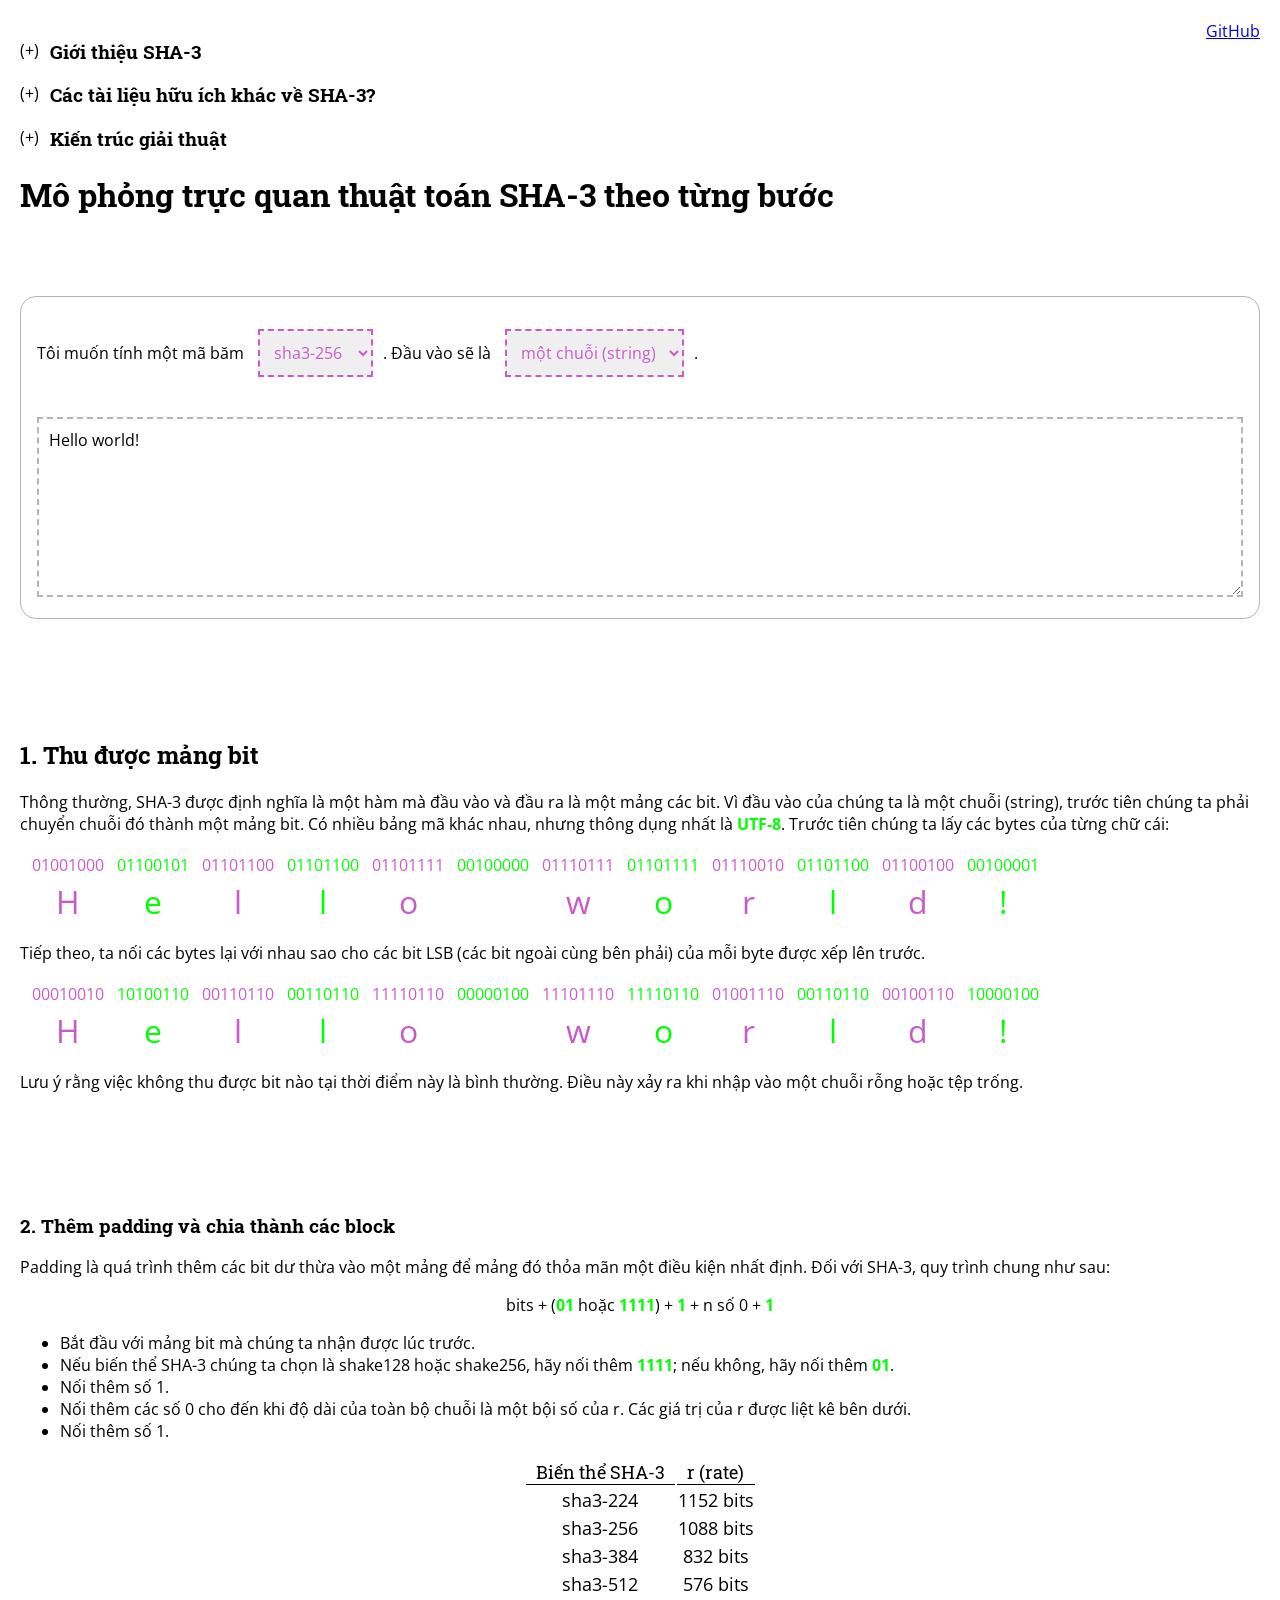
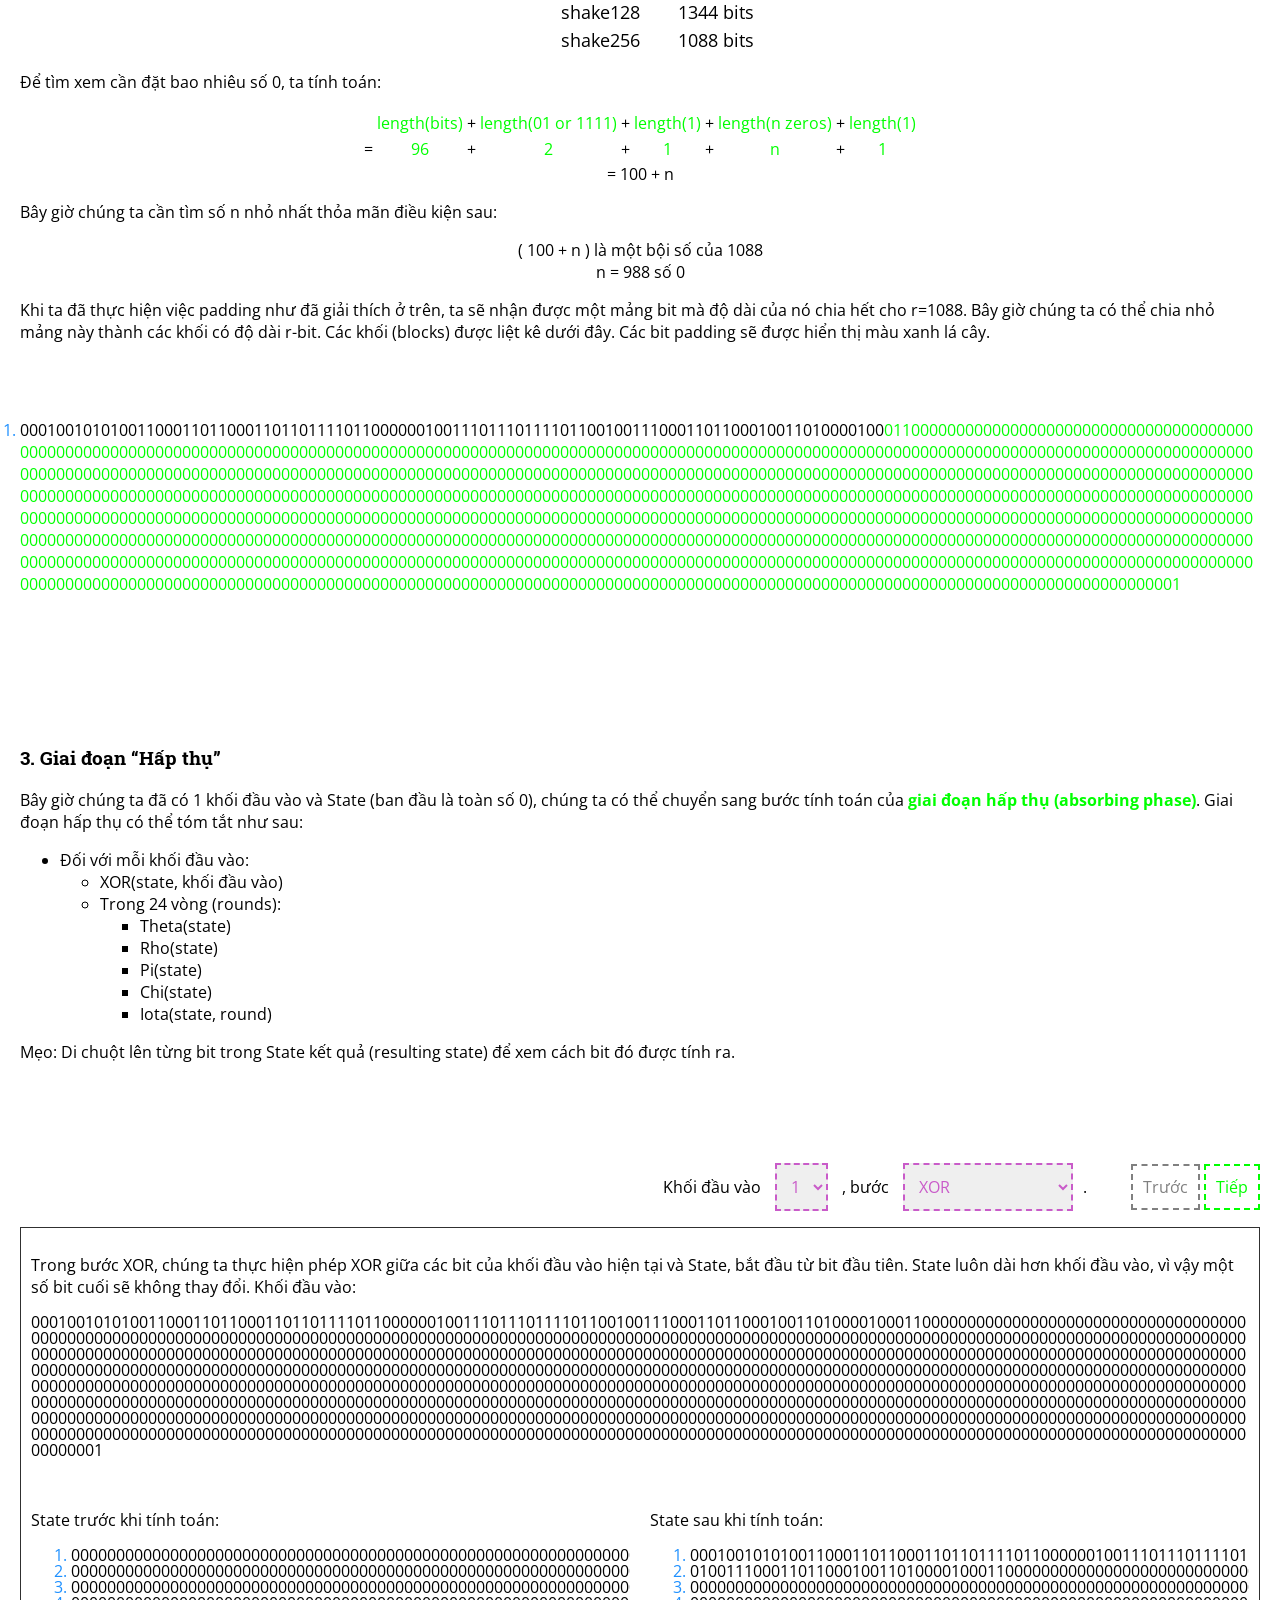
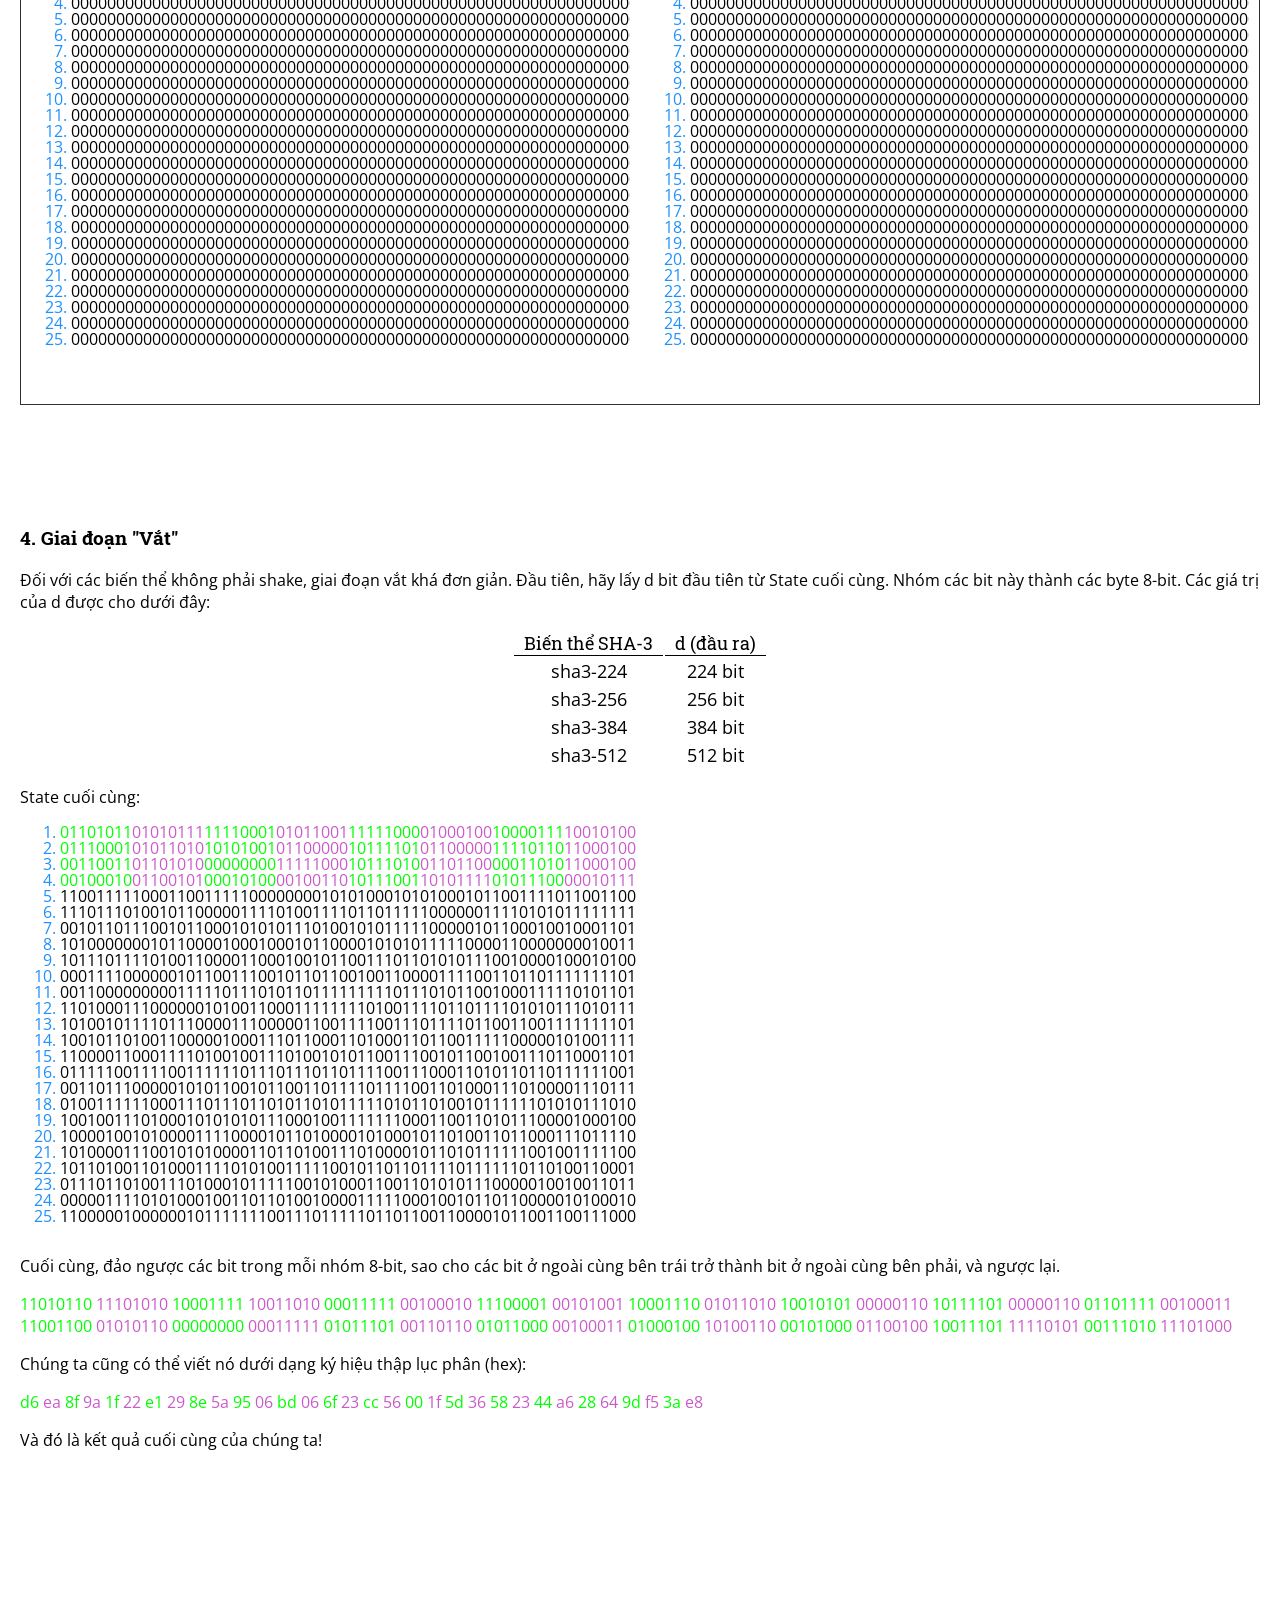
==== commit 54b3db94: "tối ưu" ====
--- a/index.html
+++ b/index.html
@@ -1,641 +1,553 @@
-<!DOCTYPE html>
+<!doctype html>
 <html lang="en">
-<head>
-  <meta charset="UTF-8">
-  <meta name="viewport" content="width=device-width, initial-scale=1.0">
-  <meta name="description" content="Mô phỏng trực quan thuật toán SHA-3 từng bước.">
-  <title>SHA-3 Visualization</title>
-  <link rel="preconnect" href="https://fonts.googleapis.com">
-  <link rel="preconnect" href="https://fonts.gstatic.com" crossorigin>
-  <link href="https://fonts.googleapis.com/css2?family=Open+Sans&family=Roboto+Slab&display=swap" rel="stylesheet">
-  <style>
-    :root {
-      --accent-pink: rgb(201, 91, 201);
-      --accent-green: rgb(20, 160, 60);
-      --accent-soft-green: rgb(103, 231, 139);
-      --soft-border: rgb(184, 184, 184);
-      --panel-border: rgb(48, 48, 48);
-      --radius-md: 16px;
-      --space-md: 20px;
-    }
-
-    html, body {
-      background-color: white;
-      color: black;
-      width: 100%;
-      padding: 0;
-      margin: 0;
-    }
-
-    body {
-      max-width: 1400px;
-      margin: 0 auto;
-      padding: 20px;
-    }
-
-    * {
-      box-sizing: border-box;
-      font-family: "Open Sans";
-    }
-
-    a:link, a:visited{
-      color: rgb(88, 111, 236);
-    }
-
-    /* mouse over link */
-    a:hover, a:active {
-      color: rgb(151, 161, 255);
-    }
-
-    h1, h2, h3 {
-      font-family: "Roboto Slab";
-      color: black;
-    }
-
-    h1 {
-      margin-top: 50px;
-      margin-bottom: 100px;
-    }
-
-    p, select, input, textarea {
-      font-family: "Open Sans";
-    }
-
-    select {
-      -webkit-appearance: none;
-      -moz-appearance: none;
-      appearance: none;
-      background-color: white;
-      border: 2px dashed var(--accent-pink);
-      padding: 10px;
-      margin-left: 10px;
-      margin-right: 10px;
-      min-width: max-content;
-      color: var(--accent-pink);
-      font-size: 1rem;
-      cursor: pointer;
-    }
-
-    input {
-      -webkit-appearance: none;
-      -moz-appearance: none;
-      appearance: none;
-      background-color: white;
-      font-size: 1rem;
-      padding: 10px;
-      margin-left: 10px;
-      margin-right: 10px;
-    }
-
-    .qa h3 {
-      cursor: pointer;
-      padding-left: 30px;
-    }
-
-    .qa.expanded {
-      margin-bottom: 80px;
-    }
-
-    .qa:not(.expanded) :not(h3):not(.expander) {
-      display: none;
-    }
-
-    .qa.expanded .expander {
-      display: none;
-    }
-
-    .qa {
-      position: relative; /* This is needed for (-) (+) to hover */
-    }
-
-    .qa .expander, .qa .hider {
-      position: absolute;
-      top: 0;
-      left: 0;
-    }
-
-    .math {
-      margin: 0;
-      text-align: center;
-    }
-
-    .important1 {
-      color: var(--accent-soft-green);
-      font-weight: bold;
-    }
-
-    .important2 {
-      color: var(--accent-pink);
-      font-weight: bold;
-    }
-
-    .normaltable {
-      font-size: large;
-      text-align: center;
-      margin: auto;
-    }
-
-    .normaltable thead td{
-      border-bottom: 1px solid black;
-      font-family: "Roboto Slab";
-      padding-right: 10px;
-      padding-left: 10px;
-    }
-
-    .normaltable tr:nth-child(odd) {
-      color: black;
-    }
-    
-    .normaltable tr:nth-child(even) {
-      background-color: white;
-      color: black;
-    }
-
-    #input {
-      border-radius: var(--radius-md);
-      margin-top: 80px;
-      margin-bottom: 80px;
-      padding: 16px;
-      border: 1px solid var(--soft-border);
-    }
-
-    #input .shakeLength {
-      width: 70px;
-      outline: none;
-    }
-
-    #input .shakeLength.error {
-      color: rgb(255, 0, 0);
-      border: 2px dashed rgb(255, 0, 0);
-    }
-
-    #input .shakeLength.noError {
-      color: var(--accent-soft-green);
-      border: 2px dashed var(--accent-soft-green);
-    }
-
-    #stringInput, #bitsnbytesInput, #fileInput {
-      -webkit-appearance: none;
-      -moz-appearance: none;
-      appearance: none;
-      background-color: white;
-      color: black;
-      border: 2px dashed var(--soft-border);
-      width: 100%;
-      min-height: 180px;
-      outline: none;
-      margin-top: 24px;
-      font-size: 1rem;
-      padding: 10px;
-      overflow-x: auto;
-    }
-
-    #fileInput.entered {
-      opacity: .5;
-    }
-
-    #inputErrorMsg {
-      color: rgb(150, 19, 19);
-      border-radius: 15px;
-      padding: 20px;
-      margin-top: 50px;
-      border: 1px solid rgb(90, 24, 24);
-      text-align: center;
-    }
-
-    #solution > h1,
-    #paddingsection > h1,
-    #absorbingphase > h1,
-    #nonshakesqueezingphase > h1,
-    #squeezingphase > h1 {
-      margin: 40px 0 20px;
-      font-size: 1.7rem;
-    }
-
- .breakdowndiv {
-  max-width: 100%;
-  overflow-y: hidden;
-  overflow-x: scroll;
- }
-
- .breakdown td:nth-child(even) {
-  color: var(--accent-soft-green);
- }
-
- .breakdown td:nth-child(odd) {
-  color: var(--accent-pink);
- }
-
- .breakdown td {
-  padding-left: 10px;
- }
-
- .breakdown tr:nth-of-type(1) {
-  font-size: medium;
-  text-align: center;
- }
-
- .breakdown tr:nth-of-type(2) {
-  font-size: xx-large;
-  text-align: center;
-  min-height: 50px;
- }
-
- #paddingsection .mathtable {
-  margin: auto;
-  text-align: center;
-}
-
-#howmanyzerostoput {
-   max-width: 100%;
-   overflow-y: hidden;
-   overflow-x: scroll;
- }
-
- #paddingsection .mathtable td:nth-child(even) {
-  color: var(--accent-soft-green);
- }
-
- #blocksafterpadding {
-  max-width: 100%;
-  padding-top: 30px;
-  padding-bottom: 30px;
-  overflow-wrap: anywhere;
- }
-
- #blocksafterpadding li {
-  padding-top: 30px;
- }
-
- .whitecolor {
-  color: black;
- }
-
- .pinkcolor {
-  color: var(--accent-pink);
- }
-
- .greencolor {
-  color: var(--accent-soft-green);
- }
-
- .goldcolor {
-  color: rgb(255, 237, 133);
- }
-
- .redcolor {
-  color: lightcoral;
- }
-
- #solution, #paddingsection, #absorbingphase, #nonshakesqueezingphase, #squeezingphase {
-  margin-top: 120px;
- }
-
- #solution {
-  margin-bottom: 240px;
- }
-
- #absorbingphase .fillin,
- #squeezingphase .fillin {
-  text-align: center;
- }
-
- #absorbphasecontroller,
- #squeezephasecontroller {
-  text-align: end;
-  margin-top: 100px;
- }
-
- #absorbphasecontroller button,
- #squeezephasecontroller button {
-      background-color: white;
-    border: 2px dashed var(--accent-green);
-      padding: 10px;
-      margin-left: 0px;
-      margin-right: 0px;
-    color: var(--accent-green);
-    font-size: 1rem;
-      cursor: pointer;
- }
-
- #absorbphasecontroller button:disabled,
- #squeezephasecontroller button:disabled {
-  border: 2px dashed gray;
-  color: gray;
-  cursor: initial;
- }
-
- #absorbphasecontroller button:nth-of-type(1),
- #squeezephasecontroller button:nth-of-type(1) {
-  margin-left: 40px;
- }
-
- #absorbXorStep, #absorbThetaStep, #absorbRhoStep, #absorbPiStep, #absorbChiStep, #absorbIotaStep,
- #squeezeTakeStep, #squeezeThetaStep, #squeezeRhoStep, #squeezePiStep, #squeezeChiStep, #squeezeIotaStep {
-  border: 1px solid var(--panel-border);
-  padding: 10px;
- }
- .brightgreen {
-  color: rgb(0, 255, 0);
-  font-weight: bolder;
-  display: inline-block;
-  transform: scale(1.2);
- }
-
-.brightgold {
-  color: rgb(255, 174, 0);
-  font-weight: bolder;
-  display: inline-block;
-  transform: scale(1.2);
- }
-
-.brightred {
-  color: rgb(255, 61, 61);
-  font-weight: bolder;
-  display: inline-block;
-  transform: scale(1.2);
- }
-
- .dimgold {
-  color: rgb(100, 97, 80);
- }
-
- .dimred {
-  color: rgb(94, 71, 71);
- }
-
-   .gray {
-    background-color: white;
-    color: rgb(180, 180, 180);
-  }
-
-   .gray1 {
-    background-color: white;
-    color: rgb(200, 200, 200);
-  }
-
-   .gray2 {
-    background-color: white;
-    color: rgb(220, 220, 220);
-  }
-
-   .gray3 {
-    background-color: white;
-    color: rgb(235, 235, 235);
-  }
-
-   .gray4 {
-    background-color: white;
-    color: rgb(245, 245, 245);
-  }
-
-   .white {
-    color: black;
-    font-weight: bolder;
-    display: inline-block;
-    transform: scale(1.2);
-  }
-
-   .bg {
-    color: rgb(61, 61, 61);
-  }
-
-    #githubLink {
-      display: block;
-      position: absolute;
-      top: 20px;
-      right: 20px;
-    }
-
-    .stateTransitionContainer {
-      max-width: 100%;
-      display: flex;
-      flex-wrap: wrap;
-      gap: var(--space-md);
-      align-items: flex-start;
-      justify-content: flex-start;
-      overflow-y: hidden;
-      overflow-x: auto;
-    }
-
-    .stateContainer {
-      max-width: 100%;
-      overflow-y: hidden;
-      overflow-x: scroll;
-      padding-bottom: 30px;
-      text-align: center;
-    }
-
-    .state {
-      display: block;
-      line-height: 1;
-      max-width: 100%;
-      overflow-y: hidden;
-      overflow-x: scroll;
-      text-wrap: nowrap;
-    }
-
-    .state div {
-      color: red;
-    }
-
-    .hidecursor {
-      cursor: none;
-    }
-
-    ::marker {
-      color: rgb(119, 80, 141);
-    }
-
-    .stateTransitionContainer > * {
-      vertical-align: middle;
-    }
-
-    .statePanel {
-      flex: 1 1 calc(50% - (var(--space-md) / 2));
-      min-width: 480px;
-    }
-
-    #absorbXorInputBlock,
-    #absorbIotaRoundConst,
-    #squeezeIotaRoundConst {
-      flex: 0 0 100%;
-    }
-
-    .stateTransitionContainer > .arrow {
-      font-size: large;
-      padding-left: 10px;
-    }
-
-    #absorbXorInputBlock, #absorbIotaRoundConst,
-    #squeezeIotaRoundConst {
-      line-height: 1;
-      text-align: start;
-      display: block;
-      width: 100%;
-      overflow-x: auto;
-    }
-
-    .perished {
-      visibility: hidden;
-      line-height: 0;
-    }
-
-    #absorbXorInputBlock span, .state span {
-      display: inline-block;
-    }
-
-    .stateDescription {
-      padding-left: 0;
-      padding-bottom: 0;
-      margin-bottom: 0;
-      text-align: start;
-    }
-
-    .stateTransitionContainer > .arrow {
+  <head>
+    <meta charset="UTF-8" />
+    <meta name="viewport" content="width=device-width, initial-scale=1.0" />
+    <meta name="description" content="Mô phỏng trực quan thuật toán SHA-3 theo từng bước." />
+    <title>Mô phỏng trực quan SHA-3</title>
+    <link rel="preconnect" href="https://fonts.googleapis.com" />
+    <link rel="preconnect" href="https://fonts.gstatic.com" crossorigin />
+    <link href="https://fonts.googleapis.com/css2?family=Open+Sans&family=Roboto+Slab&display=swap" rel="stylesheet" />
+    <style>
+      :root {
+        --white: white;
+        --black: black;
+        --pink: rgb(201, 91, 201);
+        --green: rgb(0, 255, 0);
+        --gold: rgb(255, 174, 0);
+        --red: rgb(255, 61, 61);
+        --blue: DodgerBlue;
+        --gray: rgb(180, 180, 180);
+        --dark: rgb(48, 48, 48);
+        --border-radius: 16px;
+      }
+
+      * {
+        box-sizing: border-box;
+        font-family: "Open Sans", sans-serif;
+      }
+      html,
+      body {
+        background-color: var(--white);
+        color: var(--black);
+        width: 100%;
+        padding: 0;
+        margin: 0;
+      }
+      body {
+        max-width: 1400px;
+        margin: 0 auto;
+        padding: 20px;
+      }
+
+      h1,
+      h2,
+      h3 {
+        font-family: "Roboto Slab", serif;
+      }
+      .math {
+        margin: 0;
+        text-align: center;
+      }
+
+      select,
+      input,
+      textarea {
+        padding: 10px;
+        font-size: 1rem;
+        border: 2px dashed var(--gray);
+      }
+      select {
+        margin: 0 10px;
+        border-color: var(--pink);
+        color: var(--pink);
+        cursor: pointer;
+        min-width: max-content;
+      }
+      textarea {
+        width: 100%;
+        min-height: 180px;
+        margin-top: 24px;
+        outline: none;
+        overflow-x: auto;
+      }
+
+      .qa {
+        position: relative;
+      }
+      .qa h3 {
+        cursor: pointer;
+        padding-left: 30px;
+      }
+      .qa.expanded {
+        margin-bottom: 80px;
+      }
+      .qa :is(.expander, .hider) {
+        position: absolute;
+        top: 0;
+        left: 0;
+      }
+      .qa:not(.expanded) :not(h3, .expander),
+      .qa.expanded .expander {
         display: none;
       }
 
+      .important1 {
+        color: var(--green);
+        font-weight: bold;
+      }
+      .important2 {
+        color: var(--pink);
+        font-weight: bold;
+      }
+      .greencolor,
+      .brightgreen {
+        color: var(--green);
+      }
+      .pinkcolor {
+        color: var(--pink);
+      }
+      .goldcolor,
+      .brightgold {
+        color: var(--gold);
+      }
+      .redcolor,
+      .brightred,
+      .state div {
+        color: var(--red);
+      }
+      .blackcolor {
+        color: var(--black);
+      }
+      .gray {
+        color: var(--gray);
+      }
+      ol ::marker {
+        color: var(--blue);
+      }
+
+      .normaltable,
+      #paddingsection .mathtable,
+      .breakdown tr {
+        margin: auto;
+        text-align: center;
+      }
+      .normaltable {
+        font-size: large;
+      }
+      .normaltable thead td {
+        border-bottom: 1px solid var(--black);
+        font-family: "Roboto Slab", serif;
+        padding: 0 10px;
+      }
+
+      .breakdowndiv,
+      #howmanyzerostoput,
+      #blocksafterpadding {
+        max-width: 100%;
+      }
+      .breakdowndiv,
+      #howmanyzerostoput {
+        overflow: auto hidden;
+      }
+      .breakdown td {
+        padding-left: 10px;
+      }
+      .breakdown tr:nth-of-type(1) {
+        font-size: medium;
+      }
+      .breakdown tr:nth-of-type(2) {
+        font-size: xx-large;
+        min-height: 50px;
+      }
+      .breakdown td:nth-child(even),
+      #paddingsection .mathtable td:nth-child(even) {
+        color: var(--green);
+      }
+      .breakdown td:nth-child(odd) {
+        color: var(--pink);
+      }
+      #blocksafterpadding {
+        padding: 30px 0;
+        overflow-wrap: anywhere;
+      }
+      #blocksafterpadding span {
+        display: inline-block;
+      }
+      #blocksafterpadding .blackcolor {
+        font-weight: normal;
+        transform: none;
+      }
+      #blocksafterpadding li {
+        padding-top: 30px;
+      }
+
+      #input {
+        border-radius: var(--border-radius);
+        margin: 80px 0;
+        padding: 16px;
+        border: 1px solid var(--gray);
+      }
+      #input .shakeLength {
+        width: 70px;
+        outline: none;
+      }
+      #input .shakeLength.error {
+        color: var(--red);
+        border-color: var(--red);
+      }
+      #input .shakeLength.noError {
+        color: var(--green);
+        border-color: var(--green);
+      }
+      #fileInput.entered {
+        opacity: 0.5;
+      }
+      #inputErrorMsg {
+        color: var(--red);
+        border-radius: 15px;
+        padding: 20px;
+        margin-top: 50px;
+        border: 1px solid var(--gold);
+        text-align: center;
+      }
+
+      #solution,
+      #paddingsection,
+      #absorbingphase,
+      #nonshakesqueezingphase,
+      #squeezingphase {
+        margin-top: 120px;
+      }
+      #solution {
+        margin-bottom: 240px;
+      }
+      #absorbingphase .fillin,
+      #squeezingphase .fillin {
+        text-align: center;
+      }
+
+      #absorbphasecontroller,
+      #squeezephasecontroller {
+        text-align: end;
+        margin-top: 100px;
+      }
+      #absorbphasecontroller button,
+      #squeezephasecontroller button {
+        background-color: var(--white);
+        border: 2px dashed var(--green);
+        padding: 10px;
+        margin: 0;
+        color: var(--green);
+        font-size: 1rem;
+        cursor: pointer;
+      }
+      #absorbphasecontroller button:disabled,
+      #squeezephasecontroller button:disabled {
+        border-color: gray;
+        color: gray;
+        cursor: initial;
+      }
+      #absorbphasecontroller button:nth-of-type(1),
+      #squeezephasecontroller button:nth-of-type(1) {
+        margin-left: 40px;
+      }
+
+      [id*="Step"] {
+        border: 1px solid var(--dark);
+        padding: 10px;
+      }
+
+      .brightgreen,
+      .brightgold,
+      .brightred,
+      .blackcolor {
+        font-weight: bolder;
+        display: inline-block;
+        transform: scale(1.2);
+      }
+
+      .stateTransitionContainer,
+      .stateContainer,
+      .state,
+      [id*="RoundConst"] {
+        max-width: 100%;
+      }
+      .stateTransitionContainer,
+      .state {
+        overflow: auto hidden;
+      }
+
+      .stateTransitionContainer {
+        display: flex;
+        flex-wrap: wrap;
+        gap: 20px;
+        align-items: flex-start;
+      }
+      .stateTransitionContainer > * {
+        vertical-align: middle;
+      }
+      .stateTransitionContainer > .arrow {
+        font-size: large;
+        padding-left: 10px;
+        display: none;
+      }
+
+      .stateContainer {
+        text-align: left;
+      }
+      .state {
+        display: block;
+        line-height: 1;
+        padding-bottom: 15px;
+        text-wrap: nowrap;
+      }
+      .state span,
+      #absorbXorInputBlock span {
+        display: inline-block;
+      }
+
+      .statePanel {
+        flex: 1 1 calc(50% - 10px);
+        min-width: 480px;
+      }
+      .stateDescription {
+        padding: 0;
+        margin-bottom: 0;
+        text-align: start;
+      }
+      .hidecursor {
+        cursor: none;
+      }
+      .perished {
+        visibility: hidden;
+        line-height: 0;
+      }
+
+      #absorbXorInputBlock,
+      #absorbIotaRoundConst,
+      #squeezeIotaRoundConst {
+        flex: 0 0 100%;
+        line-height: 1;
+        text-align: start;
+        display: block;
+        width: 100%;
+        overflow: auto hidden;
+        padding-bottom: 15px;
+        word-wrap: break-word;
+      }
+
+      #githubLink {
+        display: block;
+        position: absolute;
+        top: 20px;
+        right: 20px;
+      }
       .aBitOfMarginHere {
         margin-top: 200px;
       }
-
-  </style>
-</head>
-<body>
-  <a id="githubLink" href="https://github.com/nvbangg/demo-sha">GitHub</a>
-
-  <section class="qa">
-    <span class="hider">(–)</span>
-    <span class="expander">(+)</span>
-    <h3>Giới thiệu SHA-3</h3>
-    <p>Mặc dù SHA-2 vẫn đang an toàn, nhưng do SHA-2 sử dụng chung cấu trúc Merkle-Damgård với các giải thuật đã bị bẻ gãy như SHA-1 và MD5 nên đã đặt ra yêu cầu cấp thiết về một phương án dự phòng chiến lược. Vào năm 2007 Viện Tiêu chuẩn và Công nghệ Quốc gia Hoa Kỳ (NIST) khởi xướng cuộc thi thiết kế hàm băm công khai nhằm tìm kiếm một tiêu chuẩn mới có cấu trúc khác biệt hoàn toàn với các thế hệ trước. Sau nhiều vòng đánh giá khắt khe, thuật toán Keccak đã được lựa chọn và chính thức chuẩn hóa thành SHA-3 (Secure Hash Algorithm 3) theo tiêu chuẩn FIPS PUB 202 vào năm 2015.</p>
-    <p>SHA-3 bao gồm 6 phiên bản:</p>
-    <ul>
-      <li><strong>SHA-3 với độ dài đầu ra cố định:</strong> gồm SHA3-224, SHA3-256, SHA3-384, SHA3-512. Các chỉ số phiên bản trên tương ứng với độ dài bit đầu ra. Ví dụ, SHA3-256 tạo ra mã băm 256 bit.</li>
-      <li><strong>SHA-3 với độ dài đầu ra tùy chỉnh:</strong> gọi là <strong>Extendable-Output Functions (XOFs)</strong>, gồm SHAKE128 và SHAKE256.</li>
-    </ul>
-  </section>
-  <section class="qa">
-    <span class="hider">(–)</span>
-    <span class="expander">(+)</span>
-    <h3>Các tài liệu hữu ích khác về SHA-3?</h3>
-    <p><a href="https://nvlpubs.nist.gov/nistpubs/FIPS/NIST.FIPS.202.pdf" class="href">NIST FIPS 202</a> (Tài liệu chính thức)</p>
-    <p><a href="https://chemejon.io/sha-3-explained/" class="href">SHA-3 Explained</a> (Một bài giải thích khác)</p>
-  </section>
-
-  <section class="qa">
-    <span class="hider">(–)</span>
-    <span class="expander">(+)</span>
-    <h3>Kiến trúc giải thuật</h3>
-    <h2>1. Giới thiệu về State</h2>
-    <p>Ngoài các khối đầu vào, chúng ta còn có khái niệm về <span class="important1">state</span>. State là một chuỗi gồm 1600 bit, được dùng như một bản nháp tính toán để tạo mã băm. Ban đầu, toàn bộ 1600 bit đều bằng 0. Trong suốt hướng dẫn này, State sẽ được hiển thị dưới dạng <span class="important2">25 lane</span> và <span class="important2">64 slice</span>. State ban đầu:</p>
-
-    <section id="introtostate">
-      <div class="stateContainer">
-        <ol class="state hidecursor" id="emptystate"></ol>
+    </style>
+  </head>
+
+  <body>
+    <a id="githubLink" href="https://github.com/nvbangg/demo-sha">GitHub</a>
+
+    <section class="qa">
+      <span class="hider">(–)</span>
+      <span class="expander">(+)</span>
+      <h3>Giới thiệu SHA-3</h3>
+      <p>
+        Mặc dù SHA-2 vẫn đang an toàn, nhưng do SHA-2 sử dụng chung cấu trúc Merkle-Damgård với các giải thuật đã bị bẻ
+        gãy như SHA-1 và MD5 nên đã đặt ra yêu cầu cấp thiết về một phương án dự phòng chiến lược. Vào năm 2007 Viện
+        Tiêu chuẩn và Công nghệ Quốc gia Hoa Kỳ (NIST) khởi xướng cuộc thi thiết kế hàm băm công khai nhằm tìm kiếm một
+        tiêu chuẩn mới có cấu trúc khác biệt hoàn toàn với các thế hệ trước. Sau nhiều vòng đánh giá khắt khe, thuật
+        toán Keccak đã được lựa chọn và chính thức chuẩn hóa thành SHA-3 (Secure Hash Algorithm 3) theo tiêu chuẩn FIPS
+        PUB 202 vào năm 2015.
+      </p>
+      <p>SHA-3 bao gồm 6 phiên bản:</p>
+      <ul>
+        <li>
+          <strong>SHA-3 với độ dài đầu ra cố định:</strong> gồm SHA3-224, SHA3-256, SHA3-384, SHA3-512. Các chỉ số phiên
+          bản trên tương ứng với độ dài bit đầu ra. Ví dụ, SHA3-256 tạo ra mã băm 256 bit.
+        </li>
+        <li>
+          <strong>SHA-3 với độ dài đầu ra tùy chỉnh:</strong> gọi là
+          <strong>Extendable-Output Functions (XOFs)</strong>, gồm SHAKE128 và SHAKE256.
+        </li>
+      </ul>
+    </section>
+    <section class="qa">
+      <span class="hider">(–)</span>
+      <span class="expander">(+)</span>
+      <h3>Các tài liệu hữu ích khác về SHA-3?</h3>
+      <p>
+        <a href="https://nvlpubs.nist.gov/nistpubs/FIPS/NIST.FIPS.202.pdf" class="href">NIST FIPS 202</a> (Tài liệu
+        chính thức)
+      </p>
+      <p><a href="https://chemejon.io/sha-3-explained/" class="href">SHA-3 Explained</a> (Một bài giải thích khác)</p>
+    </section>
+
+    <section class="qa">
+      <span class="hider">(–)</span>
+      <span class="expander">(+)</span>
+      <h3>Kiến trúc giải thuật</h3>
+      <h2>1. Giới thiệu về State</h2>
+      <p>
+        Ngoài các khối đầu vào, chúng ta còn có khái niệm về <span class="important1">state</span>. State là một chuỗi
+        gồm 1600 bit, được dùng như một bản nháp tính toán để tạo mã băm. Ban đầu, toàn bộ 1600 bit đều bằng 0. Trong
+        suốt hướng dẫn này, State sẽ được hiển thị dưới dạng <span class="important2">25 lane</span> và
+        <span class="important2">64 slice</span>. State ban đầu:
+      </p>
+
+      <section id="introtostate">
+        <div class="stateContainer">
+          <ol class="state hidecursor" id="emptystate"></ol>
+        </div>
+        <p class="fillin" style="min-height: 24px; margin-top: 10px"></p>
+      </section>
+
+      <h2>2. Luồng hoạt động cấu trúc "Bọt biển"</h2>
+      <p>
+        Thuật toán SHA-3 sử dụng một cấu trúc hoàn toàn khác biệt so với các thế hệ SHA trước đó, gọi là cấu trúc "Bọt
+        biển" (Sponge Construction):
+      </p>
+      <ol>
+        <li>
+          Chia dữ liệu đầu vào thành các block r bit (r<sub>1</sub>, r<sub>2</sub>, ..., r<sub>n-1</sub>); State khởi
+          tạo đều là 0.
+        </li>
+        <li>Phần Rate được thực hiện phép XOR với khối r<sub>1</sub> đầu tiên.</li>
+        <li>Rate và Capacity kết hợp lại được đưa qua một function bao gồm nhiều vòng.</li>
+        <li>r bit đầu tiên của function là Rate và c bit còn lại là Capacity.</li>
+        <li>Phần Rate được XOR với r<sub>2</sub> và kết hợp với Capacity nạp vào một function khác.</li>
+        <li>Quá trình này được thực hiện cho đến khi không còn khối dữ liệu nào dư lại.</li>
+        <li>Ở khối dữ liệu cuối cùng, mã băm (hash) được lấy từ r bit đầu ra của function.</li>
+        <li>
+          Nếu cần thêm các bit đầu ra, phần Rate và Capacity ở trên sẽ được nạp qua function mà không cần nhập thêm bất
+          kỳ dữ liệu nào để tiếp tục lấy r bit từ đầu ra đến khi đủ.
+        </li>
+      </ol>
+      <p style="text-align: center">
+        <img
+          src="assets/sponge-diagram.png"
+          alt="Sơ đồ cấu trúc bọt biển của SHA-3"
+          style="max-width: 100%; height: auto"
+        />
+      </p>
+    </section>
+
+    <h1>Mô phỏng trực quan thuật toán SHA-3 theo từng bước</h1>
+
+    <section id="input">
+      <p>
+        Tôi muốn tính một mã băm
+        <select id="flavorSelector">
+          <option value="sha3-224">sha3-224</option>
+          <option value="sha3-256" selected="selected">sha3-256</option>
+          <option value="sha3-384">sha3-384</option>
+          <option value="sha3-512">sha3-512</option>
+          <option value="shake128">shake128</option>
+          <option value="shake256">shake256</option></select
+        ><span id="shakePart"> có độ dài <input class="shakeLength" type="text" /> bits</span>. Đầu vào sẽ là
+        <select id="imSelector">
+          <option value="string">một chuỗi (string)</option>
+          <option value="bytes">bits và bytes</option>
+          <option value="file">một tệp (file)</option></select
+        >.
+      </p>
+
+      <textarea id="stringInput" placeholder="Nhập văn bản của bạn vào đây...">Hello world!</textarea>
+
+      <textarea
+        id="bitsnbytesInput"
+        placeholder="Nhập bits và bytes của bạn vào đây... &NewLine;Ví dụ: 5f 3a d9 0A ++-- &NewLine;Các chữ số thập lục phân 'a' đến 'f' không phân biệt chữ hoa chữ thường. Dấu - và + lần lượt đại diện cho các bit 0 và 1. Có thể cần thêm các bit vào cuối khi các bit không chia hết cho 8. Khoảng trắng, bao gồm cả xuống dòng (newlines), sẽ bị bỏ qua.
+      "
+      ></textarea>
+
+      <textarea id="fileInput" placeholder="Kéo và thả tệp của bạn vào đây, hoặc nhấp để chọn." readonly></textarea>
+      <input type="file" id="invisibleFileInput" style="display: none" />
+
+      <p id="inputErrorMsg"></p>
+    </section>
+
+    <section id="solution">
+      <h1>1. Thu được mảng bit</h1>
+
+      <section id="stringtobits">
         <p>
-          <span class="greencolor fillin"></span>
-          <span class="goldcolor fillin"></span>
-          <span class="redcolor fillin"></span>
+          Thông thường, SHA-3 được định nghĩa là một hàm mà đầu vào và đầu ra là một mảng các bit. Vì đầu vào của chúng
+          ta là một chuỗi (string), trước tiên chúng ta phải chuyển chuỗi đó thành một mảng bit. Có nhiều bảng mã khác
+          nhau, nhưng thông dụng nhất là <span class="important1">UTF-8</span>. Trước tiên chúng ta lấy các bytes của
+          từng chữ cái:
         </p>
-      </div>
-    </section>
-
-    <h2>2. Luồng hoạt động cấu trúc “Bọt biển” (Sponge Construction)</h2>
-    <p>Thuật toán SHA-3 sử dụng cấu trúc khác so với SHA khác gọi là cấu trúc bọt biển:</p>
-    <p>Cấu trúc bọt biển của SHA-3 hoạt động bằng cách:</p>
-    <ol>
-      <li>Chia dữ liệu đầu vào thành các block r bit (r<sub>1</sub>, r<sub>2</sub>, ..., r<sub>n-1</sub>); State khởi tạo đều là 0.</li>
-      <li>Phần Rate được thực hiện phép XOR với khối r<sub>1</sub> đầu tiên.</li>
-      <li>Rate và Capacity kết hợp lại được đưa qua một function bao gồm nhiều vòng.</li>
-      <li>r bit đầu tiên của function là Rate và c bit còn lại là Capacity.</li>
-      <li>Phần Rate được XOR với r<sub>2</sub> và kết hợp với Capacity nạp vào một function khác.</li>
-      <li>Quá trình này được thực hiện cho đến khi không còn khối dữ liệu nào dư lại.</li>
-      <li>Ở khối dữ liệu cuối cùng, mã băm (hash) được lấy từ r bit đầu ra của function.</li>
-      <li>Nếu cần thêm các bit đầu ra, phần Rate và Capacity ở trên sẽ được nạp qua function mà không cần nhập thêm bất kỳ dữ liệu nào để tiếp tục lấy r bit từ đầu ra đến khi đủ.</li>
-    </ol>
-    <p style="text-align: center;"><img src="assets/sponge-diagram.png" alt="Sơ đồ cấu trúc bọt biển của SHA-3" style="max-width: 100%; height: auto;"></p>
-  </section>
-
-  <h1>Mô phỏng trực quan thuật toán SHA-3 từng bước</h1>
-
-  <section id="input">
-    <p>Tôi muốn tính một mã băm
-      <select id="flavorSelector">
-        <option value="sha3-224">sha3-224</option>
-        <option value="sha3-256" selected="selected">sha3-256</option>
-        <option value="sha3-384">sha3-384</option>
-        <option value="sha3-512">sha3-512</option>
-        <option value="shake128">shake128</option>
-        <option value="shake256">shake256</option>
-      </select><span id="shakePart"> có độ dài <input class="shakeLength" type="text"> bits</span>.
-        Đầu vào sẽ là 
-      <select id="imSelector">
-        <option value="string">một chuỗi (string)</option>
-        <option value="bytes">bits và bytes</option>
-        <option value="file">một tệp (file)</option>
-      </select>.
-    </p>
-
-      <textarea id="stringInput" placeholder="Nhập văn bản của bạn vào đây...">Hello world!</textarea>
-
-      <textarea id="bitsnbytesInput" placeholder="Nhập bits và bytes của bạn vào đây... &NewLine;Ví dụ: 5f 3a d9 0A ++-- &NewLine;Các chữ số thập lục phân 'a' đến 'f' không phân biệt chữ hoa chữ thường. Dấu - và + lần lượt đại diện cho các bit 0 và 1. Có thể cần thêm các bit vào cuối khi các bit không chia hết cho 8. Khoảng trắng, bao gồm cả xuống dòng (newlines), sẽ bị bỏ qua.
-      "></textarea>
-
-      <textarea id="fileInput" placeholder="Kéo và thả tệp của bạn vào đây, hoặc nhấp để chọn." readonly></textarea>
-      <input type="file" id="invisibleFileInput" style="display:none">
-
-      <p id="inputErrorMsg"></p>
-
-  </section>
-
-  <section id="solution">
-
-      <h1>1. Thu được mảng bit</h1>
-
-      <section id="stringtobits">
-        <p>Thông thường, SHA-3 được định nghĩa là một hàm mà đầu vào và đầu ra là một mảng các bit. Vì đầu vào của chúng ta là một chuỗi (string), trước tiên chúng ta phải chuyển chuỗi đó thành một mảng bit. Có nhiều bảng mã khác nhau, nhưng thông dụng nhất là <span class="important1">UTF-8</span>. Trước tiên chúng ta lấy các bytes của từng chữ cái:</p>
         <div class="breakdowndiv">
           <table class="breakdown"></table>
         </div>
-        <p>Tiếp theo, ta nối các bytes lại với nhau sao cho các bit LSB (các bit ngoài cùng bên phải) của mỗi byte được xếp lên trước. </p>
+        <p>
+          Tiếp theo, ta nối các bytes lại với nhau sao cho các bit LSB (các bit ngoài cùng bên phải) của mỗi byte được
+          xếp lên trước.
+        </p>
         <div class="breakdowndiv">
           <table class="breakdown"></table>
         </div>
       </section>
 
       <section id="bytestobits">
-        <p>Đầu tiên, hãy chuyển các gặm/nửa byte (nibbles, từ 0-f) và các bit thành dạng nhị phân (binary). Sau đó kết hợp tất cả lại với nhau.</p>
+        <p>
+          Đầu tiên, hãy chuyển các gặm/nửa byte (nibbles, từ 0-f) và các bit thành dạng nhị phân (binary). Sau đó kết
+          hợp tất cả lại với nhau.
+        </p>
         <div class="breakdowndiv">
           <table class="breakdown"></table>
         </div>
-        <p>Lưu ý rằng thông thường các bytes được nối với nhau sao cho các bit LSB của mỗi byte (các bit ngoài cùng bên phải) lên đầu, nhưng ở đây chúng ta nối phần nibbles theo thứ tự MSB trước, điều này sẽ tạo ra kết quả khác biệt.</p>
+        <p>
+          Lưu ý rằng thông thường các bytes được nối với nhau sao cho các bit LSB của mỗi byte (các bit ngoài cùng bên
+          phải) lên đầu, nhưng ở đây chúng ta nối phần nibbles theo thứ tự MSB trước, điều này sẽ tạo ra kết quả khác
+          biệt.
+        </p>
       </section>
 
       <section id="filetobits">
-        <p>Các tệp (files) giống như một chuỗi các bytes. Đầu tiên, chúng ta lấy tất cả các byte trong tệp và viết chúng dưới dạng các bit.</p>
+        <p>
+          Các tệp (files) giống như một chuỗi các bytes. Đầu tiên, chúng ta lấy tất cả các byte trong tệp và viết chúng
+          dưới dạng các bit.
+        </p>
         <div class="breakdowndiv">
           <table class="breakdown"></table>
         </div>
-        <p>Tiếp theo, chúng ta nối các bytes sao cho các bit LSB của mỗi byte (ngoài cùng bên phải) được lên đầu. </p>
+        <p>Tiếp theo, chúng ta nối các bytes sao cho các bit LSB của mỗi byte (ngoài cùng bên phải) được lên đầu.</p>
         <div class="breakdowndiv">
           <table class="breakdown"></table>
         </div>
       </section>
 
-      <p>Lưu ý rằng việc không thu được bit nào tại thời điểm này là bình thường. Điều này xảy ra khi nhập vào một chuỗi rỗng hoặc tệp trống.</p>
+      <p>
+        Lưu ý rằng việc không thu được bit nào tại thời điểm này là bình thường. Điều này xảy ra khi nhập vào một chuỗi
+        rỗng hoặc tệp trống.
+      </p>
 
       <section id="paddingsection">
         <h1>2. Thêm padding và chia thành các block</h1>
-        <p>Padding là quá trình thêm các bit dư thừa vào một mảng để mảng đó thỏa mãn một điều kiện nhất định. Đối với SHA-3, quy trình chung như sau:</p>
-
-        <p class="math">bits + (<span class="important1">01</span> hoặc <span class="important1">1111</span>) + <span class="important1">1</span> + n số 0 + <span class="important1">1</span></p>
+        <p>
+          Padding là quá trình thêm các bit dư thừa vào một mảng để mảng đó thỏa mãn một điều kiện nhất định. Đối với
+          SHA-3, quy trình chung như sau:
+        </p>
+
+        <p class="math">
+          bits + (<span class="important1">01</span> hoặc <span class="important1">1111</span>) +
+          <span class="important1">1</span> + n số 0 + <span class="important1">1</span>
+        </p>
         <ul>
           <li>Bắt đầu với mảng bit mà chúng ta nhận được lúc trước.</li>
-          <li>Nếu biến thể SHA-3 chúng ta chọn là shake128 hoặc shake256, hãy nối thêm <span class="important1">1111</span>; nếu không, hãy nối thêm <span class="important1">01</span>.</li>
+          <li>
+            Nếu biến thể SHA-3 chúng ta chọn là shake128 hoặc shake256, hãy nối thêm
+            <span class="important1">1111</span>; nếu không, hãy nối thêm <span class="important1">01</span>.
+          </li>
           <li>Nối thêm số 1.</li>
-          <li>Nối thêm các số 0 cho đến khi độ dài của toàn bộ chuỗi là một bội số của r. Các giá trị của r được liệt kê bên dưới.</li>
+          <li>
+            Nối thêm các số 0 cho đến khi độ dài của toàn bộ chuỗi là một bội số của r. Các giá trị của r được liệt kê
+            bên dưới.
+          </li>
           <li>Nối thêm số 1.</li>
         </ul>
         <table class="normaltable">
@@ -701,32 +613,34 @@
               </tr>
             </tbody>
           </table>
-            </div>
+        </div>
 
         <p class="math">= <span class="fillin"></span> + n</p>
         <p>Bây giờ chúng ta cần tìm số n nhỏ nhất thỏa mãn điều kiện sau:</p>
-        <p class="math">
-          ( <span class="fillin"></span> + n ) là một bội số của <span class="fillin"></span>
+        <p class="math">( <span class="fillin"></span> + n ) là một bội số của <span class="fillin"></span></p>
+        <p class="math">n = <span class="fillin"></span> số 0</p>
+
+        <p>
+          Khi ta đã thực hiện việc padding như đã giải thích ở trên, ta sẽ nhận được một mảng bit mà độ dài của nó chia
+          hết cho r=<span class="fillin"></span>. Bây giờ chúng ta có thể chia nhỏ mảng này thành các khối có độ dài
+          r-bit. Các khối (blocks) được liệt kê dưới đây. Các bit padding sẽ được hiển thị màu xanh lá cây.
         </p>
-        <p class="math">n = <span class="fillin"></span> số 0</p>
-        
-        <p>Khi ta đã thực hiện việc padding như đã giải thích ở trên, ta sẽ nhận được một mảng bit mà độ dài của nó chia hết cho r=<span class="fillin"></span>. Bây giờ chúng ta có thể chia nhỏ mảng này thành các khối có độ dài r-bit. Các khối (blocks) được liệt kê dưới đây. Các bit padding sẽ được hiển thị màu xanh lá cây.</p>
-
-        <ol id="blocksafterpadding">
-        </ol>
-
+
+        <ol id="blocksafterpadding"></ol>
       </section>
 
       <section id="absorbingphase">
-        <h1>3. Giai đoạn “Hấp thụ” (Absorbing Phase)</h1>
+        <h1>3. Giai đoạn “Hấp thụ”</h1>
         <p>
-          Bây giờ chúng ta đã có <span class="fillin"></span> khối đầu vào và State (ban đầu là toàn số 0), chúng ta có thể chuyển sang bước tính toán của <span class="important1">giai đoạn hấp thụ (absorbing phase)</span>. Giai đoạn hấp thụ có thể tóm tắt như sau:
+          Bây giờ chúng ta đã có <span class="fillin"></span> khối đầu vào và State (ban đầu là toàn số 0), chúng ta có
+          thể chuyển sang bước tính toán của <span class="important1">giai đoạn hấp thụ (absorbing phase)</span>. Giai
+          đoạn hấp thụ có thể tóm tắt như sau:
         </p>
         <ul>
           <li>
             Đối với mỗi khối đầu vào:
             <ul>
-              <li>Xor(state, khối đầu vào)</li>
+              <li>XOR(state, khối đầu vào)</li>
               <li>
                 Trong 24 vòng (rounds):
                 <ul>
@@ -741,17 +655,14 @@
           </li>
         </ul>
 
-        <p>
-          Mẹo: Di chuột lên từng bit trong State kết quả (resulting state) để xem cách bit đó được tính ra.
-        </p>
+        <p>Mẹo: Di chuột lên từng bit trong State kết quả (resulting state) để xem cách bit đó được tính ra.</p>
 
         <p id="absorbphasecontroller">
-          Khối đầu vào <select id="absorbBlockSelector">
-
-          </select>
+          Khối đầu vào
+          <select id="absorbBlockSelector"></select>
           , bước
           <select id="absorbFnSelector">
-            <option value="0">Xor </option>
+            <option value="0">XOR</option>
             <option value="1">Theta (round 1)</option>
             <option value="2">Rho (round 1)</option>
             <option value="3">Pi (round 1)</option>
@@ -871,120 +782,116 @@
             <option value="117">Rho (round 24)</option>
             <option value="118">Pi (round 24)</option>
             <option value="119">Chi (round 24)</option>
-            <option value="120">Iota (round 24)</option>
-          </select>.
+            <option value="120">Iota (round 24)</option></select
+          >.
 
           <button id="absorbprev">Trước</button>
           <button id="absorbnext">Tiếp</button>
-
         </p>
 
         <section id="absorbXorStep">
           <p>
-            Trong bước XOR, chúng ta thực hiện phép XOR giữa các bit của khối đầu vào hiện tại và State, bắt đầu từ bit đầu tiên. State luôn dài hơn khối đầu vào, vì vậy một số bit cuối sẽ không thay đổi. Khối đầu vào:
+            Trong bước XOR, chúng ta thực hiện phép XOR giữa các bit của khối đầu vào hiện tại và State, bắt đầu từ bit
+            đầu tiên. State luôn dài hơn khối đầu vào, vì vậy một số bit cuối sẽ không thay đổi. Khối đầu vào:
           </p>
           <div class="stateTransitionContainer">
             <div id="absorbXorInputBlock"></div>
             <div class="statePanel">
               <p class="stateDescription">State trước khi tính toán:</p>
-              <ol class="state">
-              </ol>
+              <ol class="state"></ol>
             </div>
             <div class="statePanel">
               <p class="stateDescription">State sau khi tính toán:</p>
-              <ol class="state hidecursor">
-              </ol>
+              <ol class="state hidecursor"></ol>
             </div>
           </div>
           <p class="fillin"></p>
         </section>
         <section id="absorbThetaStep">
           <p>
-            Trong bước Theta, 5 bit từ cùng một slice, 5 bit từ slice bên cạnh và bit gốc đều được XOR với nhau. Cách dễ hiểu hơn là tính tổng các bit được đánh dấu và kiểm tra xem kết quả có phải số lẻ hay không.
+            Trong bước Theta, 5 bit từ cùng một slice, 5 bit từ slice bên cạnh và bit gốc đều được XOR với nhau. Cách dễ
+            hiểu hơn là tính tổng các bit được đánh dấu và kiểm tra xem kết quả có phải số lẻ hay không.
           </p>
           <div class="stateTransitionContainer">
             <div class="statePanel">
               <p class="stateDescription">State trước khi tính toán:</p>
-              <ol class="state">
-              </ol>
+              <ol class="state"></ol>
             </div>
             <div class="statePanel">
               <p class="stateDescription">State sau khi tính toán:</p>
-              <ol class="state hidecursor">
-              </ol>
+              <ol class="state hidecursor"></ol>
             </div>
           </div>
           <p class="fillin"></p>
         </section>
         <section id="absorbRhoStep">
           <p>
-            Trong bước Rho, lane được chọn sẽ được xoay (rotate) sang phải một lượng nhất định, tùy thuộc lane đó là lane nào. Lượng xoay lần lượt là 0, 1, 62, 28, 27, 36, 44, 6, 55, 20, 3, 10, 43, 25, 39, 41, 45, 15, 21, 8, 18, 2, 61, 56, 14.
+            Trong bước Rho, lane được chọn sẽ được xoay (rotate) sang phải một lượng nhất định, tùy thuộc lane đó là
+            lane nào. Lượng xoay lần lượt là 0, 1, 62, 28, 27, 36, 44, 6, 55, 20, 3, 10, 43, 25, 39, 41, 45, 15, 21, 8,
+            18, 2, 61, 56, 14.
           </p>
           <div class="stateTransitionContainer">
             <div class="statePanel">
               <p class="stateDescription">State trước khi tính toán:</p>
-              <ol class="state">
-              </ol>
+              <ol class="state"></ol>
             </div>
             <div class="statePanel">
               <p class="stateDescription">State sau khi tính toán:</p>
-              <ol class="state hidecursor">
-              </ol>
+              <ol class="state hidecursor"></ol>
             </div>
           </div>
           <p class="fillin"></p>
         </section>
         <section id="absorbPiStep">
           <p>
-            Trong bước Pi, các lane được sắp xếp lại. Thứ tự mới của các lane lần lượt là 1, 7, 13, 19, 25, 4, 10, 11, 17, 23, 2, 8, 14, 20, 21, 5, 6, 12, 18, 24, 3, 9, 15, 16, 22. Nghĩa là lane đầu tiên giữ nguyên vị trí, lane thứ hai trở thành lane thứ 7, và tiếp tục như vậy.
+            Trong bước Pi, các lane được sắp xếp lại. Thứ tự mới của các lane lần lượt là 1, 7, 13, 19, 25, 4, 10, 11,
+            17, 23, 2, 8, 14, 20, 21, 5, 6, 12, 18, 24, 3, 9, 15, 16, 22. Nghĩa là lane đầu tiên giữ nguyên vị trí, lane
+            thứ hai trở thành lane thứ 7, và tiếp tục như vậy.
           </p>
           <div class="stateTransitionContainer">
             <div class="statePanel">
               <p class="stateDescription">State trước khi tính toán:</p>
-              <ol class="state">
-              </ol>
+              <ol class="state"></ol>
             </div>
             <div class="statePanel">
               <p class="stateDescription">State sau khi tính toán:</p>
-              <ol class="state hidecursor">
-              </ol>
+              <ol class="state hidecursor"></ol>
             </div>
           </div>
           <p class="fillin"></p>
         </section>
         <section id="absorbChiStep">
           <p>
-            Trong bước Chi, trước hết chúng ta chia State thành các nhóm 5 lane, sau đó chọn bit đang xét và hai bit bên dưới nó trong cùng một nhóm. Kết quả được tính theo công thức: <span class="greencolor">xanh lá</span> xor ( (not <span class="goldcolor">vàng</span>) and <span class="redcolor">đỏ</span> ).
+            Trong bước Chi, trước hết chúng ta chia State thành các nhóm 5 lane, sau đó chọn bit đang xét và hai bit bên
+            dưới nó trong cùng một nhóm. Kết quả được tính theo công thức: <span class="greencolor">xanh lá</span> XOR (
+            (not <span class="goldcolor">vàng</span>) and <span class="redcolor">đỏ</span> ).
           </p>
           <div class="stateTransitionContainer">
             <div class="statePanel">
               <p class="stateDescription">State trước khi tính toán:</p>
-              <ol class="state">
-              </ol>
+              <ol class="state"></ol>
             </div>
             <div class="statePanel">
               <p class="stateDescription">State sau khi tính toán:</p>
-              <ol class="state hidecursor">
-              </ol>
+              <ol class="state hidecursor"></ol>
             </div>
           </div>
           <p class="fillin"></p>
         </section>
         <section id="absorbIotaStep">
           <p>
-            Trong bước Iota, chỉ có lane đầu tiên thay đổi, còn các lane còn lại giữ nguyên. Các bit của lane đầu tiên được XOR với một hằng số như bên dưới. Lưu ý rằng hằng số sử dụng phụ thuộc vào vòng (round) hiện tại.
+            Trong bước Iota, chỉ có lane đầu tiên thay đổi, còn các lane còn lại giữ nguyên. Các bit của lane đầu tiên
+            được XOR với một hằng số như bên dưới. Lưu ý rằng hằng số sử dụng phụ thuộc vào vòng (round) hiện tại.
           </p>
           <div class="stateTransitionContainer">
             <ol id="absorbIotaRoundConst"></ol>
             <div class="statePanel">
               <p class="stateDescription">State trước khi tính toán:</p>
-              <ol class="state">
-              </ol>
+              <ol class="state"></ol>
             </div>
             <div class="statePanel">
               <p class="stateDescription">State sau khi tính toán:</p>
-              <ol class="state hidecursor">
-              </ol>
+              <ol class="state hidecursor"></ol>
             </div>
           </div>
           <p class="fillin"></p>
@@ -992,9 +899,10 @@
       </section>
 
       <section id="nonshakesqueezingphase">
-        <h1>4. Giai đoạn "Vắt" (Squeezing Phase)</h1>
+        <h1>4. Giai đoạn "Vắt"</h1>
         <p>
-          Đối với các biến thể không phải shake, giai đoạn vắt khá đơn giản. Đầu tiên, hãy lấy d bit đầu tiên từ State cuối cùng. Nhóm các bit này thành các byte 8-bit. Các giá trị của d được cho dưới đây:
+          Đối với các biến thể không phải shake, giai đoạn vắt khá đơn giản. Đầu tiên, hãy lấy d bit đầu tiên từ State
+          cuối cùng. Nhóm các bit này thành các byte 8-bit. Các giá trị của d được cho dưới đây:
         </p>
 
         <table class="normaltable">
@@ -1026,7 +934,8 @@
         <ol class="state"></ol>
 
         <p>
-          Cuối cùng, đảo ngược các bit trong mỗi nhóm 8-bit, sao cho các bit ở ngoài cùng bên trái trở thành bit ở ngoài cùng bên phải, và ngược lại.
+          Cuối cùng, đảo ngược các bit trong mỗi nhóm 8-bit, sao cho các bit ở ngoài cùng bên trái trở thành bit ở ngoài
+          cùng bên phải, và ngược lại.
         </p>
 
         <p class="eightbitgroups"></p>
@@ -1037,9 +946,7 @@
 
       <section id="squeezingphase">
         <h1>4. Giai đoạn "Vắt" (Squeezing Phase)</h1>
-        <p>
-          Đối với các biến thể shake128 và shake256, chúng ta thực hiện như sau:
-        </p>
+        <p>Đối với các biến thể shake128 và shake256, chúng ta thực hiện như sau:</p>
 
         <ul>
           <li>Cho arr là một mảng bit trống.</li>
@@ -1059,7 +966,11 @@
           </ul>
         </ul>
 
-        <p>Độ dài của đầu ra được cố định đối với các biến thể không phải shake của SHA-3, trong khi đó đối với shake128 và shake256, độ dài đầu ra (d) do người dùng xác định. Trong trường hợp này, bạn đã chọn nó là <span class="fillin"></span> <a href="#input">ở trên.</a> Giá trị r là cố định và được xác định như sau:</p>
+        <p>
+          Độ dài của đầu ra được cố định đối với các biến thể không phải shake của SHA-3, trong khi đó đối với shake128
+          và shake256, độ dài đầu ra (d) do người dùng xác định. Trong trường hợp này, bạn đã chọn nó là
+          <span class="fillin"></span> <a href="#input">ở trên.</a> Giá trị r là cố định và được xác định như sau:
+        </p>
 
         <table class="normaltable">
           <thead>
@@ -1079,9 +990,8 @@
         </table>
 
         <p id="squeezephasecontroller">
-          Khối đầu ra <select id="squeezeBlockSelector">
-        
-          </select>
+          Khối đầu ra
+          <select id="squeezeBlockSelector"></select>
           , bước
           <select id="squeezeFnSelector">
             <option value="0">Lấy các bit ra</option>
@@ -1204,1783 +1114,1842 @@
             <option value="117">Rho (round 24)</option>
             <option value="118">Pi (round 24)</option>
             <option value="119">Chi (round 24)</option>
-            <option value="120">Iota (round 24)</option>
-          </select>.
-        
+            <option value="120">Iota (round 24)</option></select
+          >.
+
           <button id="squeezeprev">Trước</button>
           <button id="squeezenext">Tiếp</button>
         </p>
-        
+
         <section id="squeezeTakeStep">
           <p>
-            Trong bước Lấy (Take step), chúng ta lấy r bit đầu tiên (đối với <span class="fillin"></span> là <span class="fillin"></span>) và nối vào mảng đầu ra. Kích thước mảng đầu ra tăng từ <span class="fillin"></span> lên <span class="fillin"></span>. State không thay đổi.
+            Trong bước Lấy (Take step), chúng ta lấy r bit đầu tiên (đối với <span class="fillin"></span> là
+            <span class="fillin"></span>) và nối vào mảng đầu ra. Kích thước mảng đầu ra tăng từ
+            <span class="fillin"></span> lên <span class="fillin"></span>. State không thay đổi.
           </p>
           <p class="nonfinalstep">
-            Kích thước của mảng đầu ra chưa đạt đến kích thước mong muốn (d=<span class="fillin"></span> bit), vì vậy chúng ta tiếp tục với các bước Theta-Rho-Pi-Chi-Iota.
+            Kích thước của mảng đầu ra chưa đạt đến kích thước mong muốn (d=<span class="fillin"></span> bit), vì vậy
+            chúng ta tiếp tục với các bước Theta-Rho-Pi-Chi-Iota.
           </p>
           <p class="finalstep">
-            Kích thước của mảng đầu ra đã đạt và vượt qua kích thước mong muốn (d=<span class="fillin"></span> bit), vì vậy chúng ta không cần phải thực hiện các bước Theta-Rho-Pi-Chi-Iota nữa. Chúng ta loại bỏ <span class="fillin"></span>-<span class="fillin"></span>=<span class="fillin"></span> bit dư.
+            Kích thước của mảng đầu ra đã đạt và vượt qua kích thước mong muốn (d=<span class="fillin"></span> bit), vì
+            vậy chúng ta không cần phải thực hiện các bước Theta-Rho-Pi-Chi-Iota nữa. Chúng ta loại bỏ
+            <span class="fillin"></span>-<span class="fillin"></span>=<span class="fillin"></span> bit dư.
           </p>
-          
+
           <div class="stateTransitionContainer">
             <div>
               <p class="stateDescription">State:</p>
-              <ol class="state">
-              </ol>
+              <ol class="state"></ol>
             </div>
-            <div style="display: none;">
+            <div style="display: none">
               <p class="stateDescription">State sau khi tính toán:</p>
-              <ol class="state hidecursor">
-              </ol>
+              <ol class="state hidecursor"></ol>
             </div>
           </div>
           <p class="fillin"></p>
         </section>
         <section id="squeezeThetaStep">
           <p>
-            Trong bước Theta, 5 bit từ cùng một slice, 5 bit từ slice bên cạnh và bit gốc đều được XOR với nhau. Cách dễ hiểu hơn là tính tổng các bit được đánh dấu và kiểm tra xem kết quả có phải số lẻ hay không.
+            Trong bước Theta, 5 bit từ cùng một slice, 5 bit từ slice bên cạnh và bit gốc đều được XOR với nhau. Cách dễ
+            hiểu hơn là tính tổng các bit được đánh dấu và kiểm tra xem kết quả có phải số lẻ hay không.
           </p>
           <div class="stateTransitionContainer">
             <div class="statePanel">
               <p class="stateDescription">State trước khi tính toán:</p>
-              <ol class="state">
-              </ol>
+              <ol class="state"></ol>
             </div>
             <div class="statePanel">
               <p class="stateDescription">State sau khi tính toán:</p>
-              <ol class="state hidecursor">
-              </ol>
+              <ol class="state hidecursor"></ol>
             </div>
           </div>
           <p class="fillin"></p>
         </section>
         <section id="squeezeRhoStep">
           <p>
-            Trong bước Rho, lane được chọn sẽ được xoay (rotate) sang phải một lượng nhất định, tùy thuộc lane đó là lane nào. Lượng xoay lần lượt là 0, 1, 62, 28, 27, 36, 44, 6, 55, 20, 3, 10, 43, 25, 39, 41, 45, 15, 21, 8, 18, 2, 61, 56, 14.
+            Trong bước Rho, lane được chọn sẽ được xoay (rotate) sang phải một lượng nhất định, tùy thuộc lane đó là
+            lane nào. Lượng xoay lần lượt là 0, 1, 62, 28, 27, 36, 44, 6, 55, 20, 3, 10, 43, 25, 39, 41, 45, 15, 21, 8,
+            18, 2, 61, 56, 14.
           </p>
           <div class="stateTransitionContainer">
             <div class="statePanel">
               <p class="stateDescription">State trước khi tính toán:</p>
-              <ol class="state">
-              </ol>
+              <ol class="state"></ol>
             </div>
             <div class="statePanel">
               <p class="stateDescription">State sau khi tính toán:</p>
-              <ol class="state hidecursor">
-              </ol>
+              <ol class="state hidecursor"></ol>
             </div>
           </div>
           <p class="fillin"></p>
         </section>
         <section id="squeezePiStep">
           <p>
-            Trong bước Pi, các lane được sắp xếp lại. Thứ tự mới của các lane lần lượt là 1, 7, 13, 19, 25, 4, 10, 11, 17, 23, 2, 8, 14, 20, 21, 5, 6, 12, 18, 24, 3, 9, 15, 16, 22. Nghĩa là lane đầu tiên giữ nguyên vị trí, lane thứ hai trở thành lane thứ 7, và tiếp tục lặp lại như vậy.
+            Trong bước Pi, các lane được sắp xếp lại. Thứ tự mới của các lane lần lượt là 1, 7, 13, 19, 25, 4, 10, 11,
+            17, 23, 2, 8, 14, 20, 21, 5, 6, 12, 18, 24, 3, 9, 15, 16, 22. Nghĩa là lane đầu tiên giữ nguyên vị trí, lane
+            thứ hai trở thành lane thứ 7, và tiếp tục lặp lại như vậy.
           </p>
           <div class="stateTransitionContainer">
             <div class="statePanel">
               <p class="stateDescription">State trước khi tính toán:</p>
-              <ol class="state">
-              </ol>
+              <ol class="state"></ol>
             </div>
             <div class="statePanel">
               <p class="stateDescription">State sau khi tính toán:</p>
-              <ol class="state hidecursor">
-              </ol>
+              <ol class="state hidecursor"></ol>
             </div>
           </div>
           <p class="fillin"></p>
         </section>
         <section id="squeezeChiStep">
           <p>
-            Trong bước Chi, trước hết chúng ta chia State thành các nhóm 5 lane, sau đó chọn bit đang xét và hai bit bên dưới nó trong cùng một nhóm. Kết quả được tính theo công thức: <span class="greencolor">xanh lá</span> xor ( (not <span class="goldcolor">vàng</span>) and <span class="redcolor">đỏ</span> ).
+            Trong bước Chi, trước hết chúng ta chia State thành các nhóm 5 lane, sau đó chọn bit đang xét và hai bit bên
+            dưới nó trong cùng một nhóm. Kết quả được tính theo công thức: <span class="greencolor">xanh lá</span> XOR (
+            (not <span class="goldcolor">vàng</span>) and <span class="redcolor">đỏ</span> ).
           </p>
           <div class="stateTransitionContainer">
             <div class="statePanel">
               <p class="stateDescription">State trước khi tính toán:</p>
-              <ol class="state">
-              </ol>
+              <ol class="state"></ol>
             </div>
             <div class="statePanel">
               <p class="stateDescription">State sau khi tính toán:</p>
-              <ol class="state hidecursor">
-              </ol>
+              <ol class="state hidecursor"></ol>
             </div>
           </div>
           <p class="fillin"></p>
         </section>
         <section id="squeezeIotaStep">
           <p>
-            Trong bước Iota, chỉ có lane đầu tiên thay đổi, trong khi phần còn lại được giữ nguyên. Các bit của lane đầu tiên được XOR với một hằng số như bên dưới. Lưu ý rằng hằng số được dùng phụ thuộc vào số thứ tự của vòng (round).
+            Trong bước Iota, chỉ có lane đầu tiên thay đổi, trong khi phần còn lại được giữ nguyên. Các bit của lane đầu
+            tiên được XOR với một hằng số như bên dưới. Lưu ý rằng hằng số được dùng phụ thuộc vào số thứ tự của vòng
+            (round).
           </p>
           <div class="stateTransitionContainer">
             <ol id="squeezeIotaRoundConst"></ol>
             <div class="statePanel">
               <p class="stateDescription">State trước khi tính toán:</p>
-              <ol class="state">
-              </ol>
+              <ol class="state"></ol>
             </div>
             <div class="statePanel">
               <p class="stateDescription">State sau khi tính toán:</p>
-              <ol class="state hidecursor">
-              </ol>
+              <ol class="state hidecursor"></ol>
             </div>
           </div>
           <p class="fillin"></p>
         </section>
 
-        <p class="aBitOfMarginHere">
-          Dưới đây là tất cả các bit mà chúng ta đã thu được ở bước trước:
-        </p>
+        <p class="aBitOfMarginHere">Dưới đây là tất cả các bit mà chúng ta đã thu được ở bước trước:</p>
         <p class="eightbitgroups"></p>
         <p>
-          Cuối cùng, đảo ngược các bit trong mỗi nhóm 8-bit, sao cho các bit ở ngoài cùng bên trái trở thành bit ở ngoài cùng bên phải, và ngược lại.
+          Cuối cùng, đảo ngược các bit trong mỗi nhóm 8-bit, sao cho các bit ở ngoài cùng bên trái trở thành bit ở ngoài
+          cùng bên phải, và ngược lại.
         </p>
         <p class="eightbitgroupsreverse"></p>
         <p>Chúng ta cũng có thể viết nó dưới dạng ký hiệu thập lục phân (hex):</p>
         <p class="result"></p>
         <p>Và đó là kết quả cuối cùng của chúng ta!</p>
       </section>
-
     </section>
 
-  <script type="module">
-
-    import lib from './libsha3.js'
-
-    let elQaSections = document.querySelectorAll('.qa')
-    for (let i = 0; i<elQaSections.length; i++) {
-      let elQaTitle = elQaSections[i].querySelector('h3')
-      if (elQaTitle) {
-        elQaTitle.onclick = () => elQaSections[i].classList.toggle('expanded')
-      }
-    }
-
-    let state = {
-      flavor: 'sha3-256',
-      xofLength: 256, // up to 10^7
-      inputMethod: 'string', // string, file, bytes
-      inputString: 'Hello world!',
-      xofError: '',
-      inputError: '',
-      absorbFnView: 0, // starts at 0
-      absorbBlockView: 0, // starts at 0
-      squeezeFnView: 0, // starts at 0
-      squeezeBlockView: 0 // starts at 0
-    }
-
-    window.onload = () => {
-      resetView()
-      updatePage()
-    }
-
-    window.state= state
-
-    let elFlavorSelector = document.getElementById('flavorSelector')
-    let elShakePart = document.getElementById('shakePart')
-    let elShakeLength = document.querySelector('#shakePart .shakeLength')
-
-    elShakePart.style.display = 'none'
-    elShakeLength.classList.add('noError')
-    elShakeLength.value = '256'
-
-    elFlavorSelector.value = 'sha3-256'
-    elFlavorSelector.onchange = function() {
-      state.flavor = this.value
-      state.absorbFnView = 0
-      state.absorbBlockView = 0
-      state.squeezeFnView = 0
-      state.squeezeBlockView = 0
-      if (state.flavor!='shake128' && state.flavor!='shake256') {
-        state.xofError = ''
-        state.xofLength = 256
-        elShakeLength.value = '256'
-      }
-      updatePage()
-    }
-
-    elShakeLength.oninput = function() {
-      let val = this.value.trim()
-      if (!val) {
-        state.xofError = 'Lỗi: SHAKE128 và SHAKE256 yêu cầu độ dài bit không được để trống. Bạn đã nhập chuỗi rỗng.'
-      }
-      else if (Number(val)==NaN) {
-        state.xofError = 'Lỗi: SHAKE128 và SHAKE256 yêu cầu độ dài bit không được để trống. Giá trị phải là số.'
-      }
-      else if (Number(val)==0 || Number(val)==-0 || (val)==Infinity || Number(val)==-Infinity || !Number.isInteger( Number(val) ) || Number(val)<0 ) {
-        state.xofError = 'Lỗi: SHAKE128 và SHAKE256 yêu cầu độ dài bit không được để trống. Giá trị phải là số nguyên dương.'
-      }
-      else if (Number(val) > 10**4) {
-        state.xofError = 'Lỗi: Độ dài bit của SHAKE128 và SHAKE256 phải nhỏ hơn 10^4. Giá trị lớn hơn giới hạn này vẫn có thể dùng về mặt lý thuyết, nhưng trang web hiện không hỗ trợ.'
-      }
-      else if (Number(val) % 8) {
-        state.xofError = 'Lỗi: Độ dài bit của SHAKE128 và SHAKE256 phải là bội số của 8 để đầu ra có thể biểu diễn theo byte.'
-      }
-      else {
-        state.xofError = ''
-        state.xofLength = val
-        state.absorbFnView = 0
-        state.absorbBlockView = 0
-        state.squeezeFnView = 0
-        state.squeezeBlockView = 0
-      }
-
-      updatePage()
-    }
-
-    let elImSelector = document.getElementById('imSelector')
-    elImSelector.value = 'string'
-    elImSelector.onchange = function(ev) {
-      state.inputMethod = this.value
-      state.inputString = ''
-      state.inputError = ''
-      state.absorbFnView = 0
-      state.absorbBlockView = 0
-      state.squeezeFnView = 0
-      state.squeezeBlockView = 0
-      elStringInput.value = ''
-      elBitsnBytesInput.value = ''
-      elFileInput.value = ''
-      if (state.inputMethod=='file') state.inputError = 'Lỗi: Chưa có tệp nào được cung cấp.'
-      updatePage()
-    }
-
-    let elStringInput = document.getElementById('stringInput')
-    elStringInput.oninput = function () {
-      if (this.value.length > 10**4) {
-        state.inputError = 'Lỗi: Dữ liệu đầu vào quá dài. Độ dài tối đa được hỗ trợ là 10^4 ký tự. Giá trị lớn hơn giới hạn này vẫn có thể dùng về mặt lý thuyết, nhưng trang web hiện không hỗ trợ.'
-        updatePage()
-        return
-      }
-      state.inputString = this.value
-      state.inputError = ''
-      state.absorbFnView = 0
-      state.absorbBlockView = 0
-      state.squeezeFnView = 0
-      state.squeezeBlockView = 0
-      updatePage()
-    }
-
-    let elBitsnBytesInput = document.getElementById('bitsnbytesInput')
-    elBitsnBytesInput.oninput = function () {
-      let val = this.value
-      state.inputString = this.value
-      state.absorbFnView = 0
-      state.absorbBlockView = 0
-      state.squeezeFnView = 0
-      state.squeezeBlockView = 0
-      if ( /[^0-9a-fA-F+\-\s]/g.test(val) ) { // error
-        let badChar = val.split('').filter(a => /[^0-9a-fA-F+\-\s]/g.test(a) )[0]
-        state.inputError = `Lỗi: Dữ liệu đầu vào chỉ được gồm chữ số hex (0-9, a-f, A-F), dấu cộng và trừ (+, -), và khoảng trắng. Dữ liệu của bạn có ký tự: ${badChar}.`
-      }
-      else if (val.length > 10**4) {
-        state.inputError = 'Lỗi: Dữ liệu đầu vào quá dài. Độ dài tối đa được hỗ trợ là 10^4 ký tự. Giá trị lớn hơn giới hạn này vẫn có thể dùng về mặt lý thuyết, nhưng trang web hiện không hỗ trợ.'
-      }
-      else {
-        state.inputError = ''
-      }
-
-      updatePage()
-    }
-
-    let elFileInput = document.getElementById('fileInput')
-    elFileInput.ondrop = function(ev) {
-      ev.preventDefault()
-      this.classList.remove('entered')
-      let files = ev.dataTransfer.files
-      if (files.length==0) return
-      if (files.length > 1) {
-        state.inputString = ''
-        state.inputError = 'Lỗi: Bạn đã cung cấp nhiều tệp. Vui lòng chỉ cung cấp một tệp duy nhất.'
-        updatePage()
-        return
-      }
-
-      state.inputString = ''
-      let file = ev.dataTransfer.files[0]
-      if (file.size > 10**4) {
-        state.inputString = ''
-        state.inputError = 'Lỗi: Tệp được cung cấp quá lớn. Kích thước tối đa được hỗ trợ là 10^4 byte (~10KB). Giá trị lớn hơn giới hạn này vẫn có thể dùng về mặt lý thuyết, nhưng trang web hiện không hỗ trợ.'
-        updatePage()
-        return
-      }
-
-      let reader = new FileReader()
-      reader.readAsArrayBuffer(file)
-      reader.onload = () => {
-        let bytes = Array.from(new Uint8Array(reader.result)).map(b => b.toString(16).padStart(2,'0')).join(' ')
-
-        state.inputString = `Tệp đã tải lên (${file.size} byte): ${bytes}`
-        state.inputError = ''
-        state.absorbFnView = 0
-        state.absorbBlockView = 0
-        state.squeezeFnView = 0
-        state.squeezeBlockView = 0
-        updatePage()          
-      }
-    }
-      
-
-    elFileInput.ondragover = function(ev) {
-      ev.preventDefault()
-    }
-
-    elFileInput.ondragenter = function(ev) {
-      this.classList.add('entered')
-    }
-
-    elFileInput.ondragleave = function(ev) {
-      this.classList.remove('entered')
-    }
-
-    let elInputErrorMsg = document.getElementById('inputErrorMsg')
-
-    let elInvisibleFileInput = document.getElementById('invisibleFileInput')
-    elFileInput.onclick = () => {
-      elInvisibleFileInput.click()
-    }
-    elInvisibleFileInput.oninput = () => {
-      let files = elInvisibleFileInput.files
-      if (files.length==0) return
-      if (files.length > 1) {
-        state.inputString = ''
-        state.inputError = 'Lỗi: Bạn đã cung cấp nhiều tệp. Vui lòng chỉ cung cấp một tệp duy nhất.'
-        updatePage()
-        return
-      }
-
-      state.inputString = ''
-      let file = elInvisibleFileInput.files[0]
-      if (file.size > 10**4) {
-        state.inputString = ''
-        state.inputError = 'Lỗi: Tệp được cung cấp quá lớn. Kích thước tối đa được hỗ trợ là 10^4 byte (~10KB). Giá trị lớn hơn giới hạn này vẫn có thể dùng về mặt lý thuyết, nhưng trang web hiện không hỗ trợ.'
-        updatePage()
-        return
-      }
-
-      let reader = new FileReader()
-      reader.readAsArrayBuffer(file)
-      reader.onload = () => {
-        let bytes = Array.from(new Uint8Array(reader.result)).map(b => b.toString(16).padStart(2,'0')).join(' ')
-        state.inputString = `Tệp đã tải lên (${file.size} byte): ${bytes}`
-        state.inputError = ''
-        state.absorbFnView = 0
-        state.absorbBlockView = 0
-        state.squeezeFnView = 0
-        state.squeezeBlockView = 0
-        updatePage()          
-      }
-      
-      state.absorbFnView = 0
-      state.absorbBlockView = 0
-      state.squeezeFnView = 0
-      state.squeezeBlockView = 0
-      updatePage()
-    }
-
-    let elAbsorbBlockSelector = document.getElementById('absorbBlockSelector')
-    elAbsorbBlockSelector.onchange = function(ev) {
-      state.absorbBlockView = Number(this.value)
-      updatePage()
-    }
-
-    let elAbsorbFnSelector = document.getElementById('absorbFnSelector')
-    elAbsorbFnSelector.onchange = function(ev) {
-      state.absorbFnView = Number(this.value)
-      updatePage()
-    }
-
-    let elSqueezeBlockSelector = document.getElementById('squeezeBlockSelector')
-    elSqueezeBlockSelector.onchange = function(ev) {
-      state.squeezeBlockView = Number(this.value)
-      updatePage()
-    }
-
-    let elSqueezeFnSelector = document.getElementById('squeezeFnSelector')
-    elSqueezeFnSelector.onchange = function(ev) {
-      state.squeezeFnView = Number(this.value)
-      updatePage()
-    }
-
-    let elSolution = document.getElementById('solution')
-    let elStringToBitsSection = document.getElementById('stringtobits')
-    let elBytesToBitsSection = document.getElementById('bytestobits')
-    let elFileToBitsSection = document.getElementById('filetobits')
-    let elBreakdown1String = document.querySelectorAll('#stringtobits .breakdown')[0]
-    let elBreakdown2String = document.querySelectorAll('#stringtobits .breakdown')[1]
-    let elBreakdown1Bytes = document.querySelectorAll('#bytestobits .breakdown')[0]
-    let elBreakdown1File = document.querySelectorAll('#filetobits .breakdown')[0]
-    let elBreakdown2File = document.querySelectorAll('#filetobits .breakdown')[1]
-    
-    let elBlocksAfterPadding = document.getElementById('blocksafterpadding')
-
-    let elAbsorbNext = document.getElementById('absorbnext')
-    let elAbsorbPrev = document.getElementById('absorbprev')
-    elAbsorbNext.onclick = () => {
-      if (state.absorbFnView == 120) {
-        state.absorbBlockView++
-        state.absorbFnView = 0
-      }
-      else {
-        state.absorbFnView++
-      }
-      updatePage()
-    }
-
-    elAbsorbPrev.onclick = () => {
-      if (state.absorbFnView == 0) {
-        state.absorbBlockView--
-        state.absorbFnView = 120
-      }
-      else {
-        state.absorbFnView--
-      }
-      updatePage()
-    }
-
-    let elSqueezeNext = document.getElementById('squeezenext')
-    let elSqueezePrev = document.getElementById('squeezeprev')
-    elSqueezeNext.onclick = () => {
-      if (state.squeezeFnView == 120) {
-        state.squeezeBlockView++
-        state.squeezeFnView = 0
-      }
-      else {
-        state.squeezeFnView++
-      }
-      updatePage()
-    }
-
-    elSqueezePrev.onclick = () => {
-      if (state.squeezeFnView == 0) {
-        state.squeezeBlockView--
-        state.squeezeFnView = 120
-      }
-      else {
-        state.squeezeFnView--
-      }
-      updatePage()
-    }
-
-    let roundConst = []
-    roundConst[ 0] = [0,0,0,0,0,0,0,0, 0,0,0,0,0,0,0,0, 0,0,0,0,0,0,0,0, 0,0,0,0,0,0,0,0, 0,0,0,0,0,0,0,0, 0,0,0,0,0,0,0,0, 0,0,0,0,0,0,0,0, 0,0,0,0,0,0,0,1].reverse()
-    roundConst[ 1] = [0,0,0,0,0,0,0,0, 0,0,0,0,0,0,0,0, 0,0,0,0,0,0,0,0, 0,0,0,0,0,0,0,0, 0,0,0,0,0,0,0,0, 0,0,0,0,0,0,0,0, 1,0,0,0,0,0,0,0, 1,0,0,0,0,0,1,0].reverse()
-    roundConst[ 2] = [1,0,0,0,0,0,0,0, 0,0,0,0,0,0,0,0, 0,0,0,0,0,0,0,0, 0,0,0,0,0,0,0,0, 0,0,0,0,0,0,0,0, 0,0,0,0,0,0,0,0, 1,0,0,0,0,0,0,0, 1,0,0,0,1,0,1,0].reverse()
-    roundConst[ 3] = [1,0,0,0,0,0,0,0, 0,0,0,0,0,0,0,0, 0,0,0,0,0,0,0,0, 0,0,0,0,0,0,0,0, 1,0,0,0,0,0,0,0, 0,0,0,0,0,0,0,0, 1,0,0,0,0,0,0,0, 0,0,0,0,0,0,0,0].reverse()
-    roundConst[ 4] = [0,0,0,0,0,0,0,0, 0,0,0,0,0,0,0,0, 0,0,0,0,0,0,0,0, 0,0,0,0,0,0,0,0, 0,0,0,0,0,0,0,0, 0,0,0,0,0,0,0,0, 1,0,0,0,0,0,0,0, 1,0,0,0,1,0,1,1].reverse()
-    roundConst[ 5] = [0,0,0,0,0,0,0,0, 0,0,0,0,0,0,0,0, 0,0,0,0,0,0,0,0, 0,0,0,0,0,0,0,0, 1,0,0,0,0,0,0,0, 0,0,0,0,0,0,0,0, 0,0,0,0,0,0,0,0, 0,0,0,0,0,0,0,1].reverse()
-    roundConst[ 6] = [1,0,0,0,0,0,0,0, 0,0,0,0,0,0,0,0, 0,0,0,0,0,0,0,0, 0,0,0,0,0,0,0,0, 1,0,0,0,0,0,0,0, 0,0,0,0,0,0,0,0, 1,0,0,0,0,0,0,0, 1,0,0,0,0,0,0,1].reverse()
-    roundConst[ 7] = [1,0,0,0,0,0,0,0, 0,0,0,0,0,0,0,0, 0,0,0,0,0,0,0,0, 0,0,0,0,0,0,0,0, 0,0,0,0,0,0,0,0, 0,0,0,0,0,0,0,0, 1,0,0,0,0,0,0,0, 0,0,0,0,1,0,0,1].reverse()
-    roundConst[ 8] = [0,0,0,0,0,0,0,0, 0,0,0,0,0,0,0,0, 0,0,0,0,0,0,0,0, 0,0,0,0,0,0,0,0, 0,0,0,0,0,0,0,0, 0,0,0,0,0,0,0,0, 0,0,0,0,0,0,0,0, 1,0,0,0,1,0,1,0].reverse()
-    roundConst[ 9] = [0,0,0,0,0,0,0,0, 0,0,0,0,0,0,0,0, 0,0,0,0,0,0,0,0, 0,0,0,0,0,0,0,0, 0,0,0,0,0,0,0,0, 0,0,0,0,0,0,0,0, 0,0,0,0,0,0,0,0, 1,0,0,0,1,0,0,0].reverse()
-    roundConst[10] = [0,0,0,0,0,0,0,0, 0,0,0,0,0,0,0,0, 0,0,0,0,0,0,0,0, 0,0,0,0,0,0,0,0, 1,0,0,0,0,0,0,0, 0,0,0,0,0,0,0,0, 1,0,0,0,0,0,0,0, 0,0,0,0,1,0,0,1].reverse()
-    roundConst[11] = [0,0,0,0,0,0,0,0, 0,0,0,0,0,0,0,0, 0,0,0,0,0,0,0,0, 0,0,0,0,0,0,0,0, 1,0,0,0,0,0,0,0, 0,0,0,0,0,0,0,0, 0,0,0,0,0,0,0,0, 0,0,0,0,1,0,1,0].reverse()
-    roundConst[12] = [0,0,0,0,0,0,0,0, 0,0,0,0,0,0,0,0, 0,0,0,0,0,0,0,0, 0,0,0,0,0,0,0,0, 1,0,0,0,0,0,0,0, 0,0,0,0,0,0,0,0, 1,0,0,0,0,0,0,0, 1,0,0,0,1,0,1,1].reverse()
-    roundConst[13] = [1,0,0,0,0,0,0,0, 0,0,0,0,0,0,0,0, 0,0,0,0,0,0,0,0, 0,0,0,0,0,0,0,0, 0,0,0,0,0,0,0,0, 0,0,0,0,0,0,0,0, 0,0,0,0,0,0,0,0, 1,0,0,0,1,0,1,1].reverse()
-    roundConst[14] = [1,0,0,0,0,0,0,0, 0,0,0,0,0,0,0,0, 0,0,0,0,0,0,0,0, 0,0,0,0,0,0,0,0, 0,0,0,0,0,0,0,0, 0,0,0,0,0,0,0,0, 1,0,0,0,0,0,0,0, 1,0,0,0,1,0,0,1].reverse()
-    roundConst[15] = [1,0,0,0,0,0,0,0, 0,0,0,0,0,0,0,0, 0,0,0,0,0,0,0,0, 0,0,0,0,0,0,0,0, 0,0,0,0,0,0,0,0, 0,0,0,0,0,0,0,0, 1,0,0,0,0,0,0,0, 0,0,0,0,0,0,1,1].reverse()
-    roundConst[16] = [1,0,0,0,0,0,0,0, 0,0,0,0,0,0,0,0, 0,0,0,0,0,0,0,0, 0,0,0,0,0,0,0,0, 0,0,0,0,0,0,0,0, 0,0,0,0,0,0,0,0, 1,0,0,0,0,0,0,0, 0,0,0,0,0,0,1,0].reverse()
-    roundConst[17] = [1,0,0,0,0,0,0,0, 0,0,0,0,0,0,0,0, 0,0,0,0,0,0,0,0, 0,0,0,0,0,0,0,0, 0,0,0,0,0,0,0,0, 0,0,0,0,0,0,0,0, 0,0,0,0,0,0,0,0, 1,0,0,0,0,0,0,0].reverse()
-    roundConst[18] = [0,0,0,0,0,0,0,0, 0,0,0,0,0,0,0,0, 0,0,0,0,0,0,0,0, 0,0,0,0,0,0,0,0, 0,0,0,0,0,0,0,0, 0,0,0,0,0,0,0,0, 1,0,0,0,0,0,0,0, 0,0,0,0,1,0,1,0].reverse()
-    roundConst[19] = [1,0,0,0,0,0,0,0, 0,0,0,0,0,0,0,0, 0,0,0,0,0,0,0,0, 0,0,0,0,0,0,0,0, 1,0,0,0,0,0,0,0, 0,0,0,0,0,0,0,0, 0,0,0,0,0,0,0,0, 0,0,0,0,1,0,1,0].reverse()
-    roundConst[20] = [1,0,0,0,0,0,0,0, 0,0,0,0,0,0,0,0, 0,0,0,0,0,0,0,0, 0,0,0,0,0,0,0,0, 1,0,0,0,0,0,0,0, 0,0,0,0,0,0,0,0, 1,0,0,0,0,0,0,0, 1,0,0,0,0,0,0,1].reverse()
-    roundConst[21] = [1,0,0,0,0,0,0,0, 0,0,0,0,0,0,0,0, 0,0,0,0,0,0,0,0, 0,0,0,0,0,0,0,0, 0,0,0,0,0,0,0,0, 0,0,0,0,0,0,0,0, 1,0,0,0,0,0,0,0, 1,0,0,0,0,0,0,0].reverse()
-    roundConst[22] = [0,0,0,0,0,0,0,0, 0,0,0,0,0,0,0,0, 0,0,0,0,0,0,0,0, 0,0,0,0,0,0,0,0, 1,0,0,0,0,0,0,0, 0,0,0,0,0,0,0,0, 0,0,0,0,0,0,0,0, 0,0,0,0,0,0,0,1].reverse()
-    roundConst[23] = [1,0,0,0,0,0,0,0, 0,0,0,0,0,0,0,0, 0,0,0,0,0,0,0,0, 0,0,0,0,0,0,0,0, 1,0,0,0,0,0,0,0, 0,0,0,0,0,0,0,0, 1,0,0,0,0,0,0,0, 0,0,0,0,1,0,0,0].reverse()
-
-    function resetView() {
-
-      elFlavorSelector.value = 'sha3-256'
-      elShakeLength.value = 256
-      elImSelector.value = 'string'
-      elStringInput.value = 'Hello world!'
-
-    }
-
-    function updatePage() {
-      if (state.flavor=='shake128' || state.flavor=='shake256') {
-        elShakePart.style.display = ''
-      }
-      else {
-        elShakePart.style.display = 'none'
-      }
-
-      if (state.xofError) {
-        elShakeLength.classList.add('error')
-        elShakeLength.classList.remove('noError')
-
-        elStringInput.style.display = 'none'
-        elBitsnBytesInput.style.display = 'none'
-        elFileInput.style.display = 'none'
-        elInputErrorMsg.style.display = ''
-        
-        elInputErrorMsg.innerHTML = state.xofError
-      }
-      else {
-        elShakeLength.classList.add('noError')
-        elShakeLength.classList.remove('error')
-
-        elStringInput.style.display = state.inputMethod=='string' ? '' : 'none'
-        elBitsnBytesInput.style.display = state.inputMethod=='bytes' ? '' : 'none'
-        elFileInput.style.display = state.inputMethod=='file' ? '' : 'none'
-        elInputErrorMsg.style.display = state.inputError ? '' : 'none'
-
-        elInputErrorMsg.innerHTML = state.inputError
-
-      }
-
-      if (state.inputMethod == 'file') {
-        if (state.inputError) {
-          elFileInput.value = ''
-        }
-        else {
-          elFileInput.value = state.inputString
-        }
-      }
-
-      let noErrors = () => !state.inputError && !state.xofError
-      let isShake = () => state.flavor=='shake128' || state.flavor=='shake256'
-
-      let calc = { bits: [] } // main obj used for calculations
-      if (noErrors()) {
-        elSolution.style.display = ''
-      }
-      else {
-        elSolution.style.display = 'none'
-        return
-      }
-
-      if (state.inputMethod=='string') {
-        elStringToBitsSection.style.display = ''
-        elBytesToBitsSection.style.display = 'none'
-        elFileToBitsSection.style.display = 'none'
-
-        let str1 = '<tbody><tr>', str2 = '<tbody><tr>'
-
-        let textEncoder = new TextEncoder()
-        
-        let letters = state.inputString.split('')
-        let bytes = letters.map(l => Array.from(textEncoder.encode(l)))
-
-        for (let i = 0; i<letters.length; i++) {
-          let temp0 = bytes[i].map(b => b.toString(2).padStart(8,'0')).join('&nbsp;&nbsp;')
-          let temp1 = bytes[i].map(b => b.toString(2).padStart(8,'0').split('').reverse().join('')).join('')
-          str1 += `<td> ${temp0} </td>`
-          str2 += `<td> ${temp1} </td>`
-          calc.bits.push( ...temp1.split('').map(Number) )
-        }
-        str1 += `</tr><tr>`
-        str2 += `</tr><tr>`
-        for (let i = 0; i<letters.length; i++) {
-          str1 += `<td> ${letters[i]} </td>`
-          str2 += `<td> ${letters[i]} </td>`
-        }
-        str1 += `</tr></tbody>`
-        str2 += `</tr></tbody>`
-
-        elBreakdown1String.innerHTML = str1
-        elBreakdown2String.innerHTML = str2
-
-      }
-      else if (state.inputMethod=='bytes') {
-        elStringToBitsSection.style.display = 'none'
-        elBytesToBitsSection.style.display = ''
-        elFileToBitsSection.style.display = 'none'
-
-        let symbols = state.inputString.split('').filter( l => /[0-9a-fA-F+\-]/g.test(l) )
-        let bits = symbols.map(s => {
-          if (s=='+') return '1'
-          if (s=='-') return '0'
-          return Number(`0x${s}`).toString(2).padStart(4,'0')
-        })
-
-        let str = '<tbody><tr>'
-        for (let i = 0; i<symbols.length; i++) {
-          str += `<td> ${bits[i]} </td>`
-
-          calc.bits.push( ...bits[i].split('').map(Number) )
-        }
-        str += `</tr><tr>`
-        for (let i = 0; i<symbols.length; i++) {
-          str += `<td> ${symbols[i]} </td>`
-        }
-        str += `</tr></tbody>`
-
-        elBreakdown1Bytes.innerHTML = str
-
-      }
-      else { // file
-        elStringToBitsSection.style.display = 'none'
-        elBytesToBitsSection.style.display = 'none'
-        elFileToBitsSection.style.display = ''
-
-        let str1 = '<tbody><tr>', str2 = '<tbody><tr>'
-
-        let bytes = state.inputString.split(':')[1].split(' ').filter(a => a)
-        let bits1 = bytes.map(b => Number(`0x${b}`)).map(n => n.toString(2).padStart(8,'0'))
-        let bits2 = bits1.map(b => b.split('').reverse().join(''))
-
-        for (let i = 0; i<bytes.length; i++) {
-          str1 += `<td> ${bits1[i]} </td>`
-          str2 += `<td> ${bits2[i]} </td>`
-
-          calc.bits.push( ...bits2[i].split('').map(Number) )
-        }
-        str1 += `</tr><tr>`
-        str2 += `</tr><tr>`
-        for (let i = 0; i<bytes.length; i++) {
-          str1 += `<td> ${bytes[i]} </td>`
-          str2 += `<td> ${bytes[i]} </td>`
-        }
-        str1 += `</tr></tbody>`
-        str2 += `</tr></tbody>`
-
-        elBreakdown1File.innerHTML = str1
-        elBreakdown2File.innerHTML = str2
-      }
-
-      let temp0 = calc.bits.length
-      let temp1 = isShake() ? 4 : 2
-      calc.blockLength = lib.blockLengthFromStandard(state.flavor)
-      let temp3 = lib.howManyZerosToPadWith(temp0, calc.blockLength, isShake())
-
-      let elFillinPaddingSection = document.querySelectorAll('#paddingsection .fillin')
-      elFillinPaddingSection[0].innerText = temp0
-      elFillinPaddingSection[1].innerText = temp1
-      elFillinPaddingSection[2].innerText = temp0 + temp1 + 2
-      elFillinPaddingSection[3].innerText = temp0 + temp1 + 2
-      elFillinPaddingSection[4].innerText = calc.blockLength
-      elFillinPaddingSection[5].innerText = temp3
-      elFillinPaddingSection[6].innerText = calc.blockLength
-
-      calc.paddedBits = lib.addPadding(calc.bits, temp3, isShake())
-
-      let padBitCount = calc.paddedBits.length - calc.bits.length
-      let blockCount = calc.paddedBits.length/calc.blockLength
-
-      calc.blocks = []
-      for (let i = 0; i<blockCount; i++) {
-        calc.blocks.push( lib.sliceArr(calc.paddedBits, calc.blockLength*i, calc.blockLength)  )
-      }
-
-      calc.absorbSteps = [] // [{before, after}] for each block
-      for (let i = 0; i<calc.blocks.length+1; i++) {
-        calc.absorbSteps[i] = [{before: null, after: null}]
-      }
-
-      calc.absorbSteps[0][0].before = lib.createArr(1600)
-
-      for (let bl = 0; bl<calc.blocks.length; bl++) {
-
-        let block = lib.appendArr(calc.blocks[bl], lib.createArr(1600-calc.blockLength) )
-        calc.absorbSteps[bl][0].after = lib.xorBitArr(block, calc.absorbSteps[bl][0].before)
-
-        for (let i = 0; i<24; i++) {
-          calc.absorbSteps[bl].push({
-            before: calc.absorbSteps[bl][calc.absorbSteps[bl].length-1].after,
-            after: lib.theta(calc.absorbSteps[bl][calc.absorbSteps[bl].length-1].after),
-          })
-          calc.absorbSteps[bl].push({
-            before: calc.absorbSteps[bl][calc.absorbSteps[bl].length-1].after,
-            after: lib.rho(calc.absorbSteps[bl][calc.absorbSteps[bl].length-1].after),
-          })
-          calc.absorbSteps[bl].push({
-            before: calc.absorbSteps[bl][calc.absorbSteps[bl].length-1].after,
-            after: lib.pi(calc.absorbSteps[bl][calc.absorbSteps[bl].length-1].after),
-          })
-          calc.absorbSteps[bl].push({
-            before: calc.absorbSteps[bl][calc.absorbSteps[bl].length-1].after,
-            after: lib.chi(calc.absorbSteps[bl][calc.absorbSteps[bl].length-1].after),
-          })
-          calc.absorbSteps[bl].push({
-            before: calc.absorbSteps[bl][calc.absorbSteps[bl].length-1].after,
-            after: lib.iota(calc.absorbSteps[bl][calc.absorbSteps[bl].length-1].after, i),
-          })
-        }
-
-        calc.absorbSteps[bl+1][0].before = calc.absorbSteps[bl][calc.absorbSteps[bl].length-1].after
-
-      }
-
-      calc.absorbSteps.pop()
-
-      window.calc = calc
-
-      calc.outputBlockCount = Math.ceil( lib.outputLengthFromStandard(state.flavor, state.xofLength) / lib.blockLengthFromStandard(state.flavor) )
-
-      calc.squeezeSteps = [] // [{before, after}] for each block
-      for (let i = 0; i<calc.outputBlockCount+1; i++) { 
-        calc.squeezeSteps[i] = [{before: null, after: null}]
-      }
-
-      calc.squeezeSteps[0][0].before = calc.absorbSteps[calc.absorbSteps.length-1][120].after
-
-      for (let bl = 0; bl<calc.outputBlockCount; bl++) {
-        calc.squeezeSteps[bl][0].after = calc.squeezeSteps[bl][0].before
-
-        for (let i = 0; i<24; i++) {
-          calc.squeezeSteps[bl].push({
-            before: calc.squeezeSteps[bl][calc.squeezeSteps[bl].length-1].after,
-            after: lib.theta(calc.squeezeSteps[bl][calc.squeezeSteps[bl].length-1].after),
-          })
-          calc.squeezeSteps[bl].push({
-            before: calc.squeezeSteps[bl][calc.squeezeSteps[bl].length-1].after,
-            after: lib.rho(calc.squeezeSteps[bl][calc.squeezeSteps[bl].length-1].after),
-          })
-          calc.squeezeSteps[bl].push({
-            before: calc.squeezeSteps[bl][calc.squeezeSteps[bl].length-1].after,
-            after: lib.pi(calc.squeezeSteps[bl][calc.squeezeSteps[bl].length-1].after),
-          })
-          calc.squeezeSteps[bl].push({
-            before: calc.squeezeSteps[bl][calc.squeezeSteps[bl].length-1].after,
-            after: lib.chi(calc.squeezeSteps[bl][calc.squeezeSteps[bl].length-1].after),
-          })
-          calc.squeezeSteps[bl].push({
-            before: calc.squeezeSteps[bl][calc.squeezeSteps[bl].length-1].after,
-            after: lib.iota(calc.squeezeSteps[bl][calc.squeezeSteps[bl].length-1].after, i),
-          })
-        }
-
-        calc.squeezeSteps[bl+1][0].before = calc.squeezeSteps[bl][calc.squeezeSteps[bl].length-1].after
-
-      }
-
-      calc.squeezeSteps.pop()
-
-      if (true) {
-        elBlocksAfterPadding.innerHTML = createTableFromInputBlocks(calc.blocks)
-
-        for (let i = 0; i<calc.paddedBits.length; i++) {
-          if (i < calc.bits.length) {
-            getNinTable(elBlocksAfterPadding, i).classList = ['whitecolor']
-          }
+    <script type="module">
+      import lib from "./libsha3.js";
+
+      let elQaSections = document.querySelectorAll(".qa");
+      for (let i = 0; i < elQaSections.length; i++) {
+        let elQaTitle = elQaSections[i].querySelector("h3");
+        if (elQaTitle) {
+          elQaTitle.onclick = () => elQaSections[i].classList.toggle("expanded");
+        }
+      }
+
+      let state = {
+        flavor: "sha3-256",
+        xofLength: 256, // up to 10^7
+        inputMethod: "string", // string, file, bytes
+        inputString: "Hello world!",
+        xofError: "",
+        inputError: "",
+        absorbFnView: 0, // starts at 0
+        absorbBlockView: 0, // starts at 0
+        squeezeFnView: 0, // starts at 0
+        squeezeBlockView: 0, // starts at 0
+      };
+
+      window.onload = () => {
+        resetView();
+        updatePage();
+      };
+
+      window.state = state;
+
+      let elFlavorSelector = document.getElementById("flavorSelector");
+      let elShakePart = document.getElementById("shakePart");
+      let elShakeLength = document.querySelector("#shakePart .shakeLength");
+
+      elShakePart.style.display = "none";
+      elShakeLength.classList.add("noError");
+      elShakeLength.value = "256";
+
+      elFlavorSelector.value = "sha3-256";
+      elFlavorSelector.onchange = function () {
+        state.flavor = this.value;
+        state.absorbFnView = 0;
+        state.absorbBlockView = 0;
+        state.squeezeFnView = 0;
+        state.squeezeBlockView = 0;
+        if (state.flavor != "shake128" && state.flavor != "shake256") {
+          state.xofError = "";
+          state.xofLength = 256;
+          elShakeLength.value = "256";
+        }
+        updatePage();
+      };
+
+      elShakeLength.oninput = function () {
+        let val = this.value.trim();
+        if (!val) {
+          state.xofError = "Lỗi: SHAKE128 và SHAKE256 yêu cầu độ dài bit không được để trống. Bạn đã nhập chuỗi rỗng.";
+        } else if (Number(val) == NaN) {
+          state.xofError = "Lỗi: SHAKE128 và SHAKE256 yêu cầu độ dài bit không được để trống. Giá trị phải là số.";
+        } else if (
+          Number(val) == 0 ||
+          Number(val) == -0 ||
+          val == Infinity ||
+          Number(val) == -Infinity ||
+          !Number.isInteger(Number(val)) ||
+          Number(val) < 0
+        ) {
+          state.xofError =
+            "Lỗi: SHAKE128 và SHAKE256 yêu cầu độ dài bit không được để trống. Giá trị phải là số nguyên dương.";
+        } else if (Number(val) > 10 ** 4) {
+          state.xofError =
+            "Lỗi: Độ dài bit của SHAKE128 và SHAKE256 phải nhỏ hơn 10^4. Giá trị lớn hơn giới hạn này vẫn có thể dùng về mặt lý thuyết, nhưng trang web hiện không hỗ trợ.";
+        } else if (Number(val) % 8) {
+          state.xofError =
+            "Lỗi: Độ dài bit của SHAKE128 và SHAKE256 phải là bội số của 8 để đầu ra có thể biểu diễn theo byte.";
+        } else {
+          state.xofError = "";
+          state.xofLength = val;
+          state.absorbFnView = 0;
+          state.absorbBlockView = 0;
+          state.squeezeFnView = 0;
+          state.squeezeBlockView = 0;
+        }
+
+        updatePage();
+      };
+
+      let elImSelector = document.getElementById("imSelector");
+      elImSelector.value = "string";
+      elImSelector.onchange = function (ev) {
+        state.inputMethod = this.value;
+        state.inputString = "";
+        state.inputError = "";
+        state.absorbFnView = 0;
+        state.absorbBlockView = 0;
+        state.squeezeFnView = 0;
+        state.squeezeBlockView = 0;
+        elStringInput.value = "";
+        elBitsnBytesInput.value = "";
+        elFileInput.value = "";
+        if (state.inputMethod == "file") state.inputError = "Lỗi: Chưa có tệp nào được cung cấp.";
+        updatePage();
+      };
+
+      let elStringInput = document.getElementById("stringInput");
+      elStringInput.oninput = function () {
+        if (this.value.length > 10 ** 4) {
+          state.inputError =
+            "Lỗi: Dữ liệu đầu vào quá dài. Độ dài tối đa được hỗ trợ là 10^4 ký tự. Giá trị lớn hơn giới hạn này vẫn có thể dùng về mặt lý thuyết, nhưng trang web hiện không hỗ trợ.";
+          updatePage();
+          return;
+        }
+        state.inputString = this.value;
+        state.inputError = "";
+        state.absorbFnView = 0;
+        state.absorbBlockView = 0;
+        state.squeezeFnView = 0;
+        state.squeezeBlockView = 0;
+        updatePage();
+      };
+
+      let elBitsnBytesInput = document.getElementById("bitsnbytesInput");
+      elBitsnBytesInput.oninput = function () {
+        let val = this.value;
+        state.inputString = this.value;
+        state.absorbFnView = 0;
+        state.absorbBlockView = 0;
+        state.squeezeFnView = 0;
+        state.squeezeBlockView = 0;
+        if (/[^0-9a-fA-F+\-\s]/g.test(val)) {
+          // error
+          let badChar = val.split("").filter((a) => /[^0-9a-fA-F+\-\s]/g.test(a))[0];
+          state.inputError = `Lỗi: Dữ liệu đầu vào chỉ được gồm chữ số hex (0-9, a-f, A-F), dấu cộng và trừ (+, -), và khoảng trắng. Dữ liệu của bạn có ký tự: ${badChar}.`;
+        } else if (val.length > 10 ** 4) {
+          state.inputError =
+            "Lỗi: Dữ liệu đầu vào quá dài. Độ dài tối đa được hỗ trợ là 10^4 ký tự. Giá trị lớn hơn giới hạn này vẫn có thể dùng về mặt lý thuyết, nhưng trang web hiện không hỗ trợ.";
+        } else {
+          state.inputError = "";
+        }
+
+        updatePage();
+      };
+
+      let elFileInput = document.getElementById("fileInput");
+      elFileInput.ondrop = function (ev) {
+        ev.preventDefault();
+        this.classList.remove("entered");
+        let files = ev.dataTransfer.files;
+        if (files.length == 0) return;
+        if (files.length > 1) {
+          state.inputString = "";
+          state.inputError = "Lỗi: Bạn đã cung cấp nhiều tệp. Vui lòng chỉ cung cấp một tệp duy nhất.";
+          updatePage();
+          return;
+        }
+
+        state.inputString = "";
+        let file = ev.dataTransfer.files[0];
+        if (file.size > 10 ** 4) {
+          state.inputString = "";
+          state.inputError =
+            "Lỗi: Tệp được cung cấp quá lớn. Kích thước tối đa được hỗ trợ là 10^4 byte (~10KB). Giá trị lớn hơn giới hạn này vẫn có thể dùng về mặt lý thuyết, nhưng trang web hiện không hỗ trợ.";
+          updatePage();
+          return;
+        }
+
+        let reader = new FileReader();
+        reader.readAsArrayBuffer(file);
+        reader.onload = () => {
+          let bytes = Array.from(new Uint8Array(reader.result))
+            .map((b) => b.toString(16).padStart(2, "0"))
+            .join(" ");
+
+          state.inputString = `Tệp đã tải lên (${file.size} byte): ${bytes}`;
+          state.inputError = "";
+          state.absorbFnView = 0;
+          state.absorbBlockView = 0;
+          state.squeezeFnView = 0;
+          state.squeezeBlockView = 0;
+          updatePage();
+        };
+      };
+
+      elFileInput.ondragover = function (ev) {
+        ev.preventDefault();
+      };
+
+      elFileInput.ondragenter = function (ev) {
+        this.classList.add("entered");
+      };
+
+      elFileInput.ondragleave = function (ev) {
+        this.classList.remove("entered");
+      };
+
+      let elInputErrorMsg = document.getElementById("inputErrorMsg");
+
+      let elInvisibleFileInput = document.getElementById("invisibleFileInput");
+      elFileInput.onclick = () => {
+        elInvisibleFileInput.click();
+      };
+      elInvisibleFileInput.oninput = () => {
+        let files = elInvisibleFileInput.files;
+        if (files.length == 0) return;
+        if (files.length > 1) {
+          state.inputString = "";
+          state.inputError = "Lỗi: Bạn đã cung cấp nhiều tệp. Vui lòng chỉ cung cấp một tệp duy nhất.";
+          updatePage();
+          return;
+        }
+
+        state.inputString = "";
+        let file = elInvisibleFileInput.files[0];
+        if (file.size > 10 ** 4) {
+          state.inputString = "";
+          state.inputError =
+            "Lỗi: Tệp được cung cấp quá lớn. Kích thước tối đa được hỗ trợ là 10^4 byte (~10KB). Giá trị lớn hơn giới hạn này vẫn có thể dùng về mặt lý thuyết, nhưng trang web hiện không hỗ trợ.";
+          updatePage();
+          return;
+        }
+
+        let reader = new FileReader();
+        reader.readAsArrayBuffer(file);
+        reader.onload = () => {
+          let bytes = Array.from(new Uint8Array(reader.result))
+            .map((b) => b.toString(16).padStart(2, "0"))
+            .join(" ");
+          state.inputString = `Tệp đã tải lên (${file.size} byte): ${bytes}`;
+          state.inputError = "";
+          state.absorbFnView = 0;
+          state.absorbBlockView = 0;
+          state.squeezeFnView = 0;
+          state.squeezeBlockView = 0;
+          updatePage();
+        };
+
+        state.absorbFnView = 0;
+        state.absorbBlockView = 0;
+        state.squeezeFnView = 0;
+        state.squeezeBlockView = 0;
+        updatePage();
+      };
+
+      let elAbsorbBlockSelector = document.getElementById("absorbBlockSelector");
+      elAbsorbBlockSelector.onchange = function (ev) {
+        state.absorbBlockView = Number(this.value);
+        updatePage();
+      };
+
+      let elAbsorbFnSelector = document.getElementById("absorbFnSelector");
+      elAbsorbFnSelector.onchange = function (ev) {
+        state.absorbFnView = Number(this.value);
+        updatePage();
+      };
+
+      let elSqueezeBlockSelector = document.getElementById("squeezeBlockSelector");
+      elSqueezeBlockSelector.onchange = function (ev) {
+        state.squeezeBlockView = Number(this.value);
+        updatePage();
+      };
+
+      let elSqueezeFnSelector = document.getElementById("squeezeFnSelector");
+      elSqueezeFnSelector.onchange = function (ev) {
+        state.squeezeFnView = Number(this.value);
+        updatePage();
+      };
+
+      let elSolution = document.getElementById("solution");
+      let elStringToBitsSection = document.getElementById("stringtobits");
+      let elBytesToBitsSection = document.getElementById("bytestobits");
+      let elFileToBitsSection = document.getElementById("filetobits");
+      let elBreakdown1String = document.querySelectorAll("#stringtobits .breakdown")[0];
+      let elBreakdown2String = document.querySelectorAll("#stringtobits .breakdown")[1];
+      let elBreakdown1Bytes = document.querySelectorAll("#bytestobits .breakdown")[0];
+      let elBreakdown1File = document.querySelectorAll("#filetobits .breakdown")[0];
+      let elBreakdown2File = document.querySelectorAll("#filetobits .breakdown")[1];
+
+      let elBlocksAfterPadding = document.getElementById("blocksafterpadding");
+
+      let elAbsorbNext = document.getElementById("absorbnext");
+      let elAbsorbPrev = document.getElementById("absorbprev");
+      elAbsorbNext.onclick = () => {
+        if (state.absorbFnView == 120) {
+          state.absorbBlockView++;
+          state.absorbFnView = 0;
+        } else {
+          state.absorbFnView++;
+        }
+        updatePage();
+      };
+
+      elAbsorbPrev.onclick = () => {
+        if (state.absorbFnView == 0) {
+          state.absorbBlockView--;
+          state.absorbFnView = 120;
+        } else {
+          state.absorbFnView--;
+        }
+        updatePage();
+      };
+
+      let elSqueezeNext = document.getElementById("squeezenext");
+      let elSqueezePrev = document.getElementById("squeezeprev");
+      elSqueezeNext.onclick = () => {
+        if (state.squeezeFnView == 120) {
+          state.squeezeBlockView++;
+          state.squeezeFnView = 0;
+        } else {
+          state.squeezeFnView++;
+        }
+        updatePage();
+      };
+
+      elSqueezePrev.onclick = () => {
+        if (state.squeezeFnView == 0) {
+          state.squeezeBlockView--;
+          state.squeezeFnView = 120;
+        } else {
+          state.squeezeFnView--;
+        }
+        updatePage();
+      };
+
+      let roundConst = [];
+      roundConst[0] = [
+        0, 0, 0, 0, 0, 0, 0, 0, 0, 0, 0, 0, 0, 0, 0, 0, 0, 0, 0, 0, 0, 0, 0, 0, 0, 0, 0, 0, 0, 0, 0, 0, 0, 0, 0, 0, 0,
+        0, 0, 0, 0, 0, 0, 0, 0, 0, 0, 0, 0, 0, 0, 0, 0, 0, 0, 0, 0, 0, 0, 0, 0, 0, 0, 1,
+      ].reverse();
+      roundConst[1] = [
+        0, 0, 0, 0, 0, 0, 0, 0, 0, 0, 0, 0, 0, 0, 0, 0, 0, 0, 0, 0, 0, 0, 0, 0, 0, 0, 0, 0, 0, 0, 0, 0, 0, 0, 0, 0, 0,
+        0, 0, 0, 0, 0, 0, 0, 0, 0, 0, 0, 1, 0, 0, 0, 0, 0, 0, 0, 1, 0, 0, 0, 0, 0, 1, 0,
+      ].reverse();
+      roundConst[2] = [
+        1, 0, 0, 0, 0, 0, 0, 0, 0, 0, 0, 0, 0, 0, 0, 0, 0, 0, 0, 0, 0, 0, 0, 0, 0, 0, 0, 0, 0, 0, 0, 0, 0, 0, 0, 0, 0,
+        0, 0, 0, 0, 0, 0, 0, 0, 0, 0, 0, 1, 0, 0, 0, 0, 0, 0, 0, 1, 0, 0, 0, 1, 0, 1, 0,
+      ].reverse();
+      roundConst[3] = [
+        1, 0, 0, 0, 0, 0, 0, 0, 0, 0, 0, 0, 0, 0, 0, 0, 0, 0, 0, 0, 0, 0, 0, 0, 0, 0, 0, 0, 0, 0, 0, 0, 1, 0, 0, 0, 0,
+        0, 0, 0, 0, 0, 0, 0, 0, 0, 0, 0, 1, 0, 0, 0, 0, 0, 0, 0, 0, 0, 0, 0, 0, 0, 0, 0,
+      ].reverse();
+      roundConst[4] = [
+        0, 0, 0, 0, 0, 0, 0, 0, 0, 0, 0, 0, 0, 0, 0, 0, 0, 0, 0, 0, 0, 0, 0, 0, 0, 0, 0, 0, 0, 0, 0, 0, 0, 0, 0, 0, 0,
+        0, 0, 0, 0, 0, 0, 0, 0, 0, 0, 0, 1, 0, 0, 0, 0, 0, 0, 0, 1, 0, 0, 0, 1, 0, 1, 1,
+      ].reverse();
+      roundConst[5] = [
+        0, 0, 0, 0, 0, 0, 0, 0, 0, 0, 0, 0, 0, 0, 0, 0, 0, 0, 0, 0, 0, 0, 0, 0, 0, 0, 0, 0, 0, 0, 0, 0, 1, 0, 0, 0, 0,
+        0, 0, 0, 0, 0, 0, 0, 0, 0, 0, 0, 0, 0, 0, 0, 0, 0, 0, 0, 0, 0, 0, 0, 0, 0, 0, 1,
+      ].reverse();
+      roundConst[6] = [
+        1, 0, 0, 0, 0, 0, 0, 0, 0, 0, 0, 0, 0, 0, 0, 0, 0, 0, 0, 0, 0, 0, 0, 0, 0, 0, 0, 0, 0, 0, 0, 0, 1, 0, 0, 0, 0,
+        0, 0, 0, 0, 0, 0, 0, 0, 0, 0, 0, 1, 0, 0, 0, 0, 0, 0, 0, 1, 0, 0, 0, 0, 0, 0, 1,
+      ].reverse();
+      roundConst[7] = [
+        1, 0, 0, 0, 0, 0, 0, 0, 0, 0, 0, 0, 0, 0, 0, 0, 0, 0, 0, 0, 0, 0, 0, 0, 0, 0, 0, 0, 0, 0, 0, 0, 0, 0, 0, 0, 0,
+        0, 0, 0, 0, 0, 0, 0, 0, 0, 0, 0, 1, 0, 0, 0, 0, 0, 0, 0, 0, 0, 0, 0, 1, 0, 0, 1,
+      ].reverse();
+      roundConst[8] = [
+        0, 0, 0, 0, 0, 0, 0, 0, 0, 0, 0, 0, 0, 0, 0, 0, 0, 0, 0, 0, 0, 0, 0, 0, 0, 0, 0, 0, 0, 0, 0, 0, 0, 0, 0, 0, 0,
+        0, 0, 0, 0, 0, 0, 0, 0, 0, 0, 0, 0, 0, 0, 0, 0, 0, 0, 0, 1, 0, 0, 0, 1, 0, 1, 0,
+      ].reverse();
+      roundConst[9] = [
+        0, 0, 0, 0, 0, 0, 0, 0, 0, 0, 0, 0, 0, 0, 0, 0, 0, 0, 0, 0, 0, 0, 0, 0, 0, 0, 0, 0, 0, 0, 0, 0, 0, 0, 0, 0, 0,
+        0, 0, 0, 0, 0, 0, 0, 0, 0, 0, 0, 0, 0, 0, 0, 0, 0, 0, 0, 1, 0, 0, 0, 1, 0, 0, 0,
+      ].reverse();
+      roundConst[10] = [
+        0, 0, 0, 0, 0, 0, 0, 0, 0, 0, 0, 0, 0, 0, 0, 0, 0, 0, 0, 0, 0, 0, 0, 0, 0, 0, 0, 0, 0, 0, 0, 0, 1, 0, 0, 0, 0,
+        0, 0, 0, 0, 0, 0, 0, 0, 0, 0, 0, 1, 0, 0, 0, 0, 0, 0, 0, 0, 0, 0, 0, 1, 0, 0, 1,
+      ].reverse();
+      roundConst[11] = [
+        0, 0, 0, 0, 0, 0, 0, 0, 0, 0, 0, 0, 0, 0, 0, 0, 0, 0, 0, 0, 0, 0, 0, 0, 0, 0, 0, 0, 0, 0, 0, 0, 1, 0, 0, 0, 0,
+        0, 0, 0, 0, 0, 0, 0, 0, 0, 0, 0, 0, 0, 0, 0, 0, 0, 0, 0, 0, 0, 0, 0, 1, 0, 1, 0,
+      ].reverse();
+      roundConst[12] = [
+        0, 0, 0, 0, 0, 0, 0, 0, 0, 0, 0, 0, 0, 0, 0, 0, 0, 0, 0, 0, 0, 0, 0, 0, 0, 0, 0, 0, 0, 0, 0, 0, 1, 0, 0, 0, 0,
+        0, 0, 0, 0, 0, 0, 0, 0, 0, 0, 0, 1, 0, 0, 0, 0, 0, 0, 0, 1, 0, 0, 0, 1, 0, 1, 1,
+      ].reverse();
+      roundConst[13] = [
+        1, 0, 0, 0, 0, 0, 0, 0, 0, 0, 0, 0, 0, 0, 0, 0, 0, 0, 0, 0, 0, 0, 0, 0, 0, 0, 0, 0, 0, 0, 0, 0, 0, 0, 0, 0, 0,
+        0, 0, 0, 0, 0, 0, 0, 0, 0, 0, 0, 0, 0, 0, 0, 0, 0, 0, 0, 1, 0, 0, 0, 1, 0, 1, 1,
+      ].reverse();
+      roundConst[14] = [
+        1, 0, 0, 0, 0, 0, 0, 0, 0, 0, 0, 0, 0, 0, 0, 0, 0, 0, 0, 0, 0, 0, 0, 0, 0, 0, 0, 0, 0, 0, 0, 0, 0, 0, 0, 0, 0,
+        0, 0, 0, 0, 0, 0, 0, 0, 0, 0, 0, 1, 0, 0, 0, 0, 0, 0, 0, 1, 0, 0, 0, 1, 0, 0, 1,
+      ].reverse();
+      roundConst[15] = [
+        1, 0, 0, 0, 0, 0, 0, 0, 0, 0, 0, 0, 0, 0, 0, 0, 0, 0, 0, 0, 0, 0, 0, 0, 0, 0, 0, 0, 0, 0, 0, 0, 0, 0, 0, 0, 0,
+        0, 0, 0, 0, 0, 0, 0, 0, 0, 0, 0, 1, 0, 0, 0, 0, 0, 0, 0, 0, 0, 0, 0, 0, 0, 1, 1,
+      ].reverse();
+      roundConst[16] = [
+        1, 0, 0, 0, 0, 0, 0, 0, 0, 0, 0, 0, 0, 0, 0, 0, 0, 0, 0, 0, 0, 0, 0, 0, 0, 0, 0, 0, 0, 0, 0, 0, 0, 0, 0, 0, 0,
+        0, 0, 0, 0, 0, 0, 0, 0, 0, 0, 0, 1, 0, 0, 0, 0, 0, 0, 0, 0, 0, 0, 0, 0, 0, 1, 0,
+      ].reverse();
+      roundConst[17] = [
+        1, 0, 0, 0, 0, 0, 0, 0, 0, 0, 0, 0, 0, 0, 0, 0, 0, 0, 0, 0, 0, 0, 0, 0, 0, 0, 0, 0, 0, 0, 0, 0, 0, 0, 0, 0, 0,
+        0, 0, 0, 0, 0, 0, 0, 0, 0, 0, 0, 0, 0, 0, 0, 0, 0, 0, 0, 1, 0, 0, 0, 0, 0, 0, 0,
+      ].reverse();
+      roundConst[18] = [
+        0, 0, 0, 0, 0, 0, 0, 0, 0, 0, 0, 0, 0, 0, 0, 0, 0, 0, 0, 0, 0, 0, 0, 0, 0, 0, 0, 0, 0, 0, 0, 0, 0, 0, 0, 0, 0,
+        0, 0, 0, 0, 0, 0, 0, 0, 0, 0, 0, 1, 0, 0, 0, 0, 0, 0, 0, 0, 0, 0, 0, 1, 0, 1, 0,
+      ].reverse();
+      roundConst[19] = [
+        1, 0, 0, 0, 0, 0, 0, 0, 0, 0, 0, 0, 0, 0, 0, 0, 0, 0, 0, 0, 0, 0, 0, 0, 0, 0, 0, 0, 0, 0, 0, 0, 1, 0, 0, 0, 0,
+        0, 0, 0, 0, 0, 0, 0, 0, 0, 0, 0, 0, 0, 0, 0, 0, 0, 0, 0, 0, 0, 0, 0, 1, 0, 1, 0,
+      ].reverse();
+      roundConst[20] = [
+        1, 0, 0, 0, 0, 0, 0, 0, 0, 0, 0, 0, 0, 0, 0, 0, 0, 0, 0, 0, 0, 0, 0, 0, 0, 0, 0, 0, 0, 0, 0, 0, 1, 0, 0, 0, 0,
+        0, 0, 0, 0, 0, 0, 0, 0, 0, 0, 0, 1, 0, 0, 0, 0, 0, 0, 0, 1, 0, 0, 0, 0, 0, 0, 1,
+      ].reverse();
+      roundConst[21] = [
+        1, 0, 0, 0, 0, 0, 0, 0, 0, 0, 0, 0, 0, 0, 0, 0, 0, 0, 0, 0, 0, 0, 0, 0, 0, 0, 0, 0, 0, 0, 0, 0, 0, 0, 0, 0, 0,
+        0, 0, 0, 0, 0, 0, 0, 0, 0, 0, 0, 1, 0, 0, 0, 0, 0, 0, 0, 1, 0, 0, 0, 0, 0, 0, 0,
+      ].reverse();
+      roundConst[22] = [
+        0, 0, 0, 0, 0, 0, 0, 0, 0, 0, 0, 0, 0, 0, 0, 0, 0, 0, 0, 0, 0, 0, 0, 0, 0, 0, 0, 0, 0, 0, 0, 0, 1, 0, 0, 0, 0,
+        0, 0, 0, 0, 0, 0, 0, 0, 0, 0, 0, 0, 0, 0, 0, 0, 0, 0, 0, 0, 0, 0, 0, 0, 0, 0, 1,
+      ].reverse();
+      roundConst[23] = [
+        1, 0, 0, 0, 0, 0, 0, 0, 0, 0, 0, 0, 0, 0, 0, 0, 0, 0, 0, 0, 0, 0, 0, 0, 0, 0, 0, 0, 0, 0, 0, 0, 1, 0, 0, 0, 0,
+        0, 0, 0, 0, 0, 0, 0, 0, 0, 0, 0, 1, 0, 0, 0, 0, 0, 0, 0, 0, 0, 0, 0, 1, 0, 0, 0,
+      ].reverse();
+
+      function resetView() {
+        elFlavorSelector.value = "sha3-256";
+        elShakeLength.value = 256;
+        elImSelector.value = "string";
+        elStringInput.value = "Hello world!";
+      }
+
+      function updatePage() {
+        if (state.flavor == "shake128" || state.flavor == "shake256") {
+          elShakePart.style.display = "";
+        } else {
+          elShakePart.style.display = "none";
+        }
+
+        if (state.xofError) {
+          elShakeLength.classList.add("error");
+          elShakeLength.classList.remove("noError");
+
+          elStringInput.style.display = "none";
+          elBitsnBytesInput.style.display = "none";
+          elFileInput.style.display = "none";
+          elInputErrorMsg.style.display = "";
+
+          elInputErrorMsg.innerHTML = state.xofError;
+        } else {
+          elShakeLength.classList.add("noError");
+          elShakeLength.classList.remove("error");
+
+          elStringInput.style.display = state.inputMethod == "string" ? "" : "none";
+          elBitsnBytesInput.style.display = state.inputMethod == "bytes" ? "" : "none";
+          elFileInput.style.display = state.inputMethod == "file" ? "" : "none";
+          elInputErrorMsg.style.display = state.inputError ? "" : "none";
+
+          elInputErrorMsg.innerHTML = state.inputError;
+        }
+
+        if (state.inputMethod == "file") {
+          if (state.inputError) {
+            elFileInput.value = "";
+          } else {
+            elFileInput.value = state.inputString;
+          }
+        }
+
+        let noErrors = () => !state.inputError && !state.xofError;
+        let isShake = () => state.flavor == "shake128" || state.flavor == "shake256";
+
+        let calc = { bits: [] }; // main obj used for calculations
+        if (noErrors()) {
+          elSolution.style.display = "";
+        } else {
+          elSolution.style.display = "none";
+          return;
+        }
+
+        if (state.inputMethod == "string") {
+          elStringToBitsSection.style.display = "";
+          elBytesToBitsSection.style.display = "none";
+          elFileToBitsSection.style.display = "none";
+
+          let str1 = "<tbody><tr>",
+            str2 = "<tbody><tr>";
+
+          let textEncoder = new TextEncoder();
+
+          let letters = state.inputString.split("");
+          let bytes = letters.map((l) => Array.from(textEncoder.encode(l)));
+
+          for (let i = 0; i < letters.length; i++) {
+            let temp0 = bytes[i].map((b) => b.toString(2).padStart(8, "0")).join("&nbsp;&nbsp;");
+            let temp1 = bytes[i].map((b) => b.toString(2).padStart(8, "0").split("").reverse().join("")).join("");
+            str1 += `<td> ${temp0} </td>`;
+            str2 += `<td> ${temp1} </td>`;
+            calc.bits.push(...temp1.split("").map(Number));
+          }
+          str1 += `</tr><tr>`;
+          str2 += `</tr><tr>`;
+          for (let i = 0; i < letters.length; i++) {
+            str1 += `<td> ${letters[i]} </td>`;
+            str2 += `<td> ${letters[i]} </td>`;
+          }
+          str1 += `</tr></tbody>`;
+          str2 += `</tr></tbody>`;
+
+          elBreakdown1String.innerHTML = str1;
+          elBreakdown2String.innerHTML = str2;
+        } else if (state.inputMethod == "bytes") {
+          elStringToBitsSection.style.display = "none";
+          elBytesToBitsSection.style.display = "";
+          elFileToBitsSection.style.display = "none";
+
+          let symbols = state.inputString.split("").filter((l) => /[0-9a-fA-F+\-]/g.test(l));
+          let bits = symbols.map((s) => {
+            if (s == "+") return "1";
+            if (s == "-") return "0";
+            return Number(`0x${s}`).toString(2).padStart(4, "0");
+          });
+
+          let str = "<tbody><tr>";
+          for (let i = 0; i < symbols.length; i++) {
+            str += `<td> ${bits[i]} </td>`;
+
+            calc.bits.push(...bits[i].split("").map(Number));
+          }
+          str += `</tr><tr>`;
+          for (let i = 0; i < symbols.length; i++) {
+            str += `<td> ${symbols[i]} </td>`;
+          }
+          str += `</tr></tbody>`;
+
+          elBreakdown1Bytes.innerHTML = str;
+        } else {
+          // file
+          elStringToBitsSection.style.display = "none";
+          elBytesToBitsSection.style.display = "none";
+          elFileToBitsSection.style.display = "";
+
+          let str1 = "<tbody><tr>",
+            str2 = "<tbody><tr>";
+
+          let bytes = state.inputString
+            .split(":")[1]
+            .split(" ")
+            .filter((a) => a);
+          let bits1 = bytes.map((b) => Number(`0x${b}`)).map((n) => n.toString(2).padStart(8, "0"));
+          let bits2 = bits1.map((b) => b.split("").reverse().join(""));
+
+          for (let i = 0; i < bytes.length; i++) {
+            str1 += `<td> ${bits1[i]} </td>`;
+            str2 += `<td> ${bits2[i]} </td>`;
+
+            calc.bits.push(...bits2[i].split("").map(Number));
+          }
+          str1 += `</tr><tr>`;
+          str2 += `</tr><tr>`;
+          for (let i = 0; i < bytes.length; i++) {
+            str1 += `<td> ${bytes[i]} </td>`;
+            str2 += `<td> ${bytes[i]} </td>`;
+          }
+          str1 += `</tr></tbody>`;
+          str2 += `</tr></tbody>`;
+
+          elBreakdown1File.innerHTML = str1;
+          elBreakdown2File.innerHTML = str2;
+        }
+
+        let temp0 = calc.bits.length;
+        let temp1 = isShake() ? 4 : 2;
+        calc.blockLength = lib.blockLengthFromStandard(state.flavor);
+        let temp3 = lib.howManyZerosToPadWith(temp0, calc.blockLength, isShake());
+
+        let elFillinPaddingSection = document.querySelectorAll("#paddingsection .fillin");
+        elFillinPaddingSection[0].innerText = temp0;
+        elFillinPaddingSection[1].innerText = temp1;
+        elFillinPaddingSection[2].innerText = temp0 + temp1 + 2;
+        elFillinPaddingSection[3].innerText = temp0 + temp1 + 2;
+        elFillinPaddingSection[4].innerText = calc.blockLength;
+        elFillinPaddingSection[5].innerText = temp3;
+        elFillinPaddingSection[6].innerText = calc.blockLength;
+
+        calc.paddedBits = lib.addPadding(calc.bits, temp3, isShake());
+
+        let padBitCount = calc.paddedBits.length - calc.bits.length;
+        let blockCount = calc.paddedBits.length / calc.blockLength;
+
+        calc.blocks = [];
+        for (let i = 0; i < blockCount; i++) {
+          calc.blocks.push(lib.sliceArr(calc.paddedBits, calc.blockLength * i, calc.blockLength));
+        }
+
+        calc.absorbSteps = []; // [{before, after}] for each block
+        for (let i = 0; i < calc.blocks.length + 1; i++) {
+          calc.absorbSteps[i] = [{ before: null, after: null }];
+        }
+
+        calc.absorbSteps[0][0].before = lib.createArr(1600);
+
+        for (let bl = 0; bl < calc.blocks.length; bl++) {
+          let block = lib.appendArr(calc.blocks[bl], lib.createArr(1600 - calc.blockLength));
+          calc.absorbSteps[bl][0].after = lib.xorBitArr(block, calc.absorbSteps[bl][0].before);
+
+          for (let i = 0; i < 24; i++) {
+            calc.absorbSteps[bl].push({
+              before: calc.absorbSteps[bl][calc.absorbSteps[bl].length - 1].after,
+              after: lib.theta(calc.absorbSteps[bl][calc.absorbSteps[bl].length - 1].after),
+            });
+            calc.absorbSteps[bl].push({
+              before: calc.absorbSteps[bl][calc.absorbSteps[bl].length - 1].after,
+              after: lib.rho(calc.absorbSteps[bl][calc.absorbSteps[bl].length - 1].after),
+            });
+            calc.absorbSteps[bl].push({
+              before: calc.absorbSteps[bl][calc.absorbSteps[bl].length - 1].after,
+              after: lib.pi(calc.absorbSteps[bl][calc.absorbSteps[bl].length - 1].after),
+            });
+            calc.absorbSteps[bl].push({
+              before: calc.absorbSteps[bl][calc.absorbSteps[bl].length - 1].after,
+              after: lib.chi(calc.absorbSteps[bl][calc.absorbSteps[bl].length - 1].after),
+            });
+            calc.absorbSteps[bl].push({
+              before: calc.absorbSteps[bl][calc.absorbSteps[bl].length - 1].after,
+              after: lib.iota(calc.absorbSteps[bl][calc.absorbSteps[bl].length - 1].after, i),
+            });
+          }
+
+          calc.absorbSteps[bl + 1][0].before = calc.absorbSteps[bl][calc.absorbSteps[bl].length - 1].after;
+        }
+
+        calc.absorbSteps.pop();
+
+        window.calc = calc;
+
+        calc.outputBlockCount = Math.ceil(
+          lib.outputLengthFromStandard(state.flavor, state.xofLength) / lib.blockLengthFromStandard(state.flavor),
+        );
+
+        calc.squeezeSteps = []; // [{before, after}] for each block
+        for (let i = 0; i < calc.outputBlockCount + 1; i++) {
+          calc.squeezeSteps[i] = [{ before: null, after: null }];
+        }
+
+        calc.squeezeSteps[0][0].before = calc.absorbSteps[calc.absorbSteps.length - 1][120].after;
+
+        for (let bl = 0; bl < calc.outputBlockCount; bl++) {
+          calc.squeezeSteps[bl][0].after = calc.squeezeSteps[bl][0].before;
+
+          for (let i = 0; i < 24; i++) {
+            calc.squeezeSteps[bl].push({
+              before: calc.squeezeSteps[bl][calc.squeezeSteps[bl].length - 1].after,
+              after: lib.theta(calc.squeezeSteps[bl][calc.squeezeSteps[bl].length - 1].after),
+            });
+            calc.squeezeSteps[bl].push({
+              before: calc.squeezeSteps[bl][calc.squeezeSteps[bl].length - 1].after,
+              after: lib.rho(calc.squeezeSteps[bl][calc.squeezeSteps[bl].length - 1].after),
+            });
+            calc.squeezeSteps[bl].push({
+              before: calc.squeezeSteps[bl][calc.squeezeSteps[bl].length - 1].after,
+              after: lib.pi(calc.squeezeSteps[bl][calc.squeezeSteps[bl].length - 1].after),
+            });
+            calc.squeezeSteps[bl].push({
+              before: calc.squeezeSteps[bl][calc.squeezeSteps[bl].length - 1].after,
+              after: lib.chi(calc.squeezeSteps[bl][calc.squeezeSteps[bl].length - 1].after),
+            });
+            calc.squeezeSteps[bl].push({
+              before: calc.squeezeSteps[bl][calc.squeezeSteps[bl].length - 1].after,
+              after: lib.iota(calc.squeezeSteps[bl][calc.squeezeSteps[bl].length - 1].after, i),
+            });
+          }
+
+          calc.squeezeSteps[bl + 1][0].before = calc.squeezeSteps[bl][calc.squeezeSteps[bl].length - 1].after;
+        }
+
+        calc.squeezeSteps.pop();
+
+        if (true) {
+          elBlocksAfterPadding.innerHTML = createTableFromInputBlocks(calc.blocks);
+
+          for (let i = 0; i < calc.paddedBits.length; i++) {
+            if (i < calc.bits.length) {
+              getNinTable(elBlocksAfterPadding, i).classList = ["blackcolor"];
+            } else {
+              getNinTable(elBlocksAfterPadding, i).classList = ["greencolor"];
+            }
+          }
+        }
+
+        if (true) {
+          let elEmptyState = document.getElementById("emptystate");
+          let elEmptyStateExpl = document.querySelectorAll("#introtostate .fillin");
+
+          elEmptyState.innerHTML = createTableFromState(lib.createArr(1600));
+
+          let leavehandler = () => {
+            for (let i = 0; i < 1600; i++) {
+              getNinTable(elEmptyState, i).classList = "";
+            }
+            elEmptyStateExpl[0].innerHTML = "";
+          };
+
+          let hoverhandler = (i) => {
+            let x = i % 64;
+            let y = Math.floor(i / 64);
+
+            for (let j = 0; j < 1600; j++) {
+              getNinTable(elEmptyState, j).classList = "bg";
+            }
+            for (let j = 0; j < 64; j++) {
+              getXYInTable(elEmptyState, j, y).classList = "brightgold";
+            }
+            for (let j = 0; j < 25; j++) {
+              getXYInTable(elEmptyState, x, j).classList = "brightred";
+            }
+            getXYInTable(elEmptyState, x, y).classList = "brightgreen";
+            elEmptyStateExpl[0].innerHTML = `Bit <span class="greencolor">${i + 1}</span>, lane <span class="goldcolor">${y + 1}</span>, slice <span class="redcolor">${x + 1}</span>`;
+          };
+
+          for (let i = 0; i < 1600; i++) {
+            getNinTable(elEmptyState, i).onmouseenter = () => hoverhandler(i);
+            getNinTable(elEmptyState, i).onmouseleave = leavehandler;
+          }
+        }
+
+        if (true) {
+          let elAbsorbingPhaseSection = document.getElementById("absorbingphase");
+          let fillins = elAbsorbingPhaseSection.querySelectorAll(".fillin");
+          fillins[0].innerText = calc.blocks.length;
+        }
+
+        if (true) {
+          let str = "";
+          for (let i = 0; i < calc.blocks.length; i++) {
+            str += `<option value="${i}">${i + 1}</option>`;
+          }
+          elAbsorbBlockSelector.innerHTML = str;
+          elAbsorbBlockSelector.value = `${state.absorbBlockView}`;
+          elAbsorbFnSelector.value = `${state.absorbFnView}`;
+        }
+
+        if (true) {
+          let elAbsorbSteps = [
+            document.getElementById("absorbXorStep"),
+            document.getElementById("absorbIotaStep"),
+            document.getElementById("absorbThetaStep"),
+            document.getElementById("absorbRhoStep"),
+            document.getElementById("absorbPiStep"),
+            document.getElementById("absorbChiStep"),
+          ];
+
+          let visibleStep;
+          if (state.absorbFnView == 0) visibleStep = 0;
           else {
-            getNinTable(elBlocksAfterPadding, i).classList = ['greencolor']
-          }
-        }
-      }
-
-      if (true) {
-        let elEmptyState = document.getElementById('emptystate')
-        let elEmptyStateExpl = document.querySelectorAll('#introtostate .fillin')
-
-        elEmptyState.innerHTML = createTableFromState( lib.createArr(1600) )
-
-        let leavehandler = () => {
-          for (let i = 0; i<1600; i++) {
-            getNinTable(elEmptyState, i).classList = ''
-          }
-          elEmptyStateExpl[0].innerText = ''
-          elEmptyStateExpl[1].innerText = ''
-          elEmptyStateExpl[2].innerText = ''
-        }
-
-        let hoverhandler = i => {
-          let x = i % 64
-          let y = Math.floor(i / 64)
-
-          for (let i = 0; i<1600; i++) {
-            getNinTable(elEmptyState, i).classList = 'gray'
-          }
-          for (let i = 0; i<64; i++) {
-            getXYInTable(elEmptyState, i, y).classList = 'dimgold'
-          }
-          for (let i = 0; i<25; i++) {
-            getXYInTable(elEmptyState, x, i).classList = 'dimred'
-          }
-
-          getXYInTable(elEmptyState, x, y).classList = 'brightgreen'
-
-          elEmptyStateExpl[0].innerText = `Bit ${i+1},`
-          elEmptyStateExpl[1].innerText = `lane ${y+1},`
-          elEmptyStateExpl[2].innerText = `slice ${x+1}`
-          
-        }
-
-        for (let i = 0; i<1600; i++) {
-          getNinTable(elEmptyState, i).onmouseenter = () => hoverhandler(i)
-          getNinTable(elEmptyState, i).onmouseleave = leavehandler
-        }
-      }
-
-      if (true) {
-        let elAbsorbingPhaseSection = document.getElementById('absorbingphase')
-        let fillins = elAbsorbingPhaseSection.querySelectorAll('.fillin')
-        fillins[0].innerText = calc.blocks.length
-      }
-
-      if (true) {
-        let str = ''
-        for (let i = 0; i<calc.blocks.length; i++) {
-          str += `<option value="${i}">${i+1}</option>`
-        }
-        elAbsorbBlockSelector.innerHTML = str
-        elAbsorbBlockSelector.value = `${state.absorbBlockView}`
-        elAbsorbFnSelector.value = `${state.absorbFnView}`
-      }
-
-      if (true) {
-        let elAbsorbSteps = [
-          document.getElementById('absorbXorStep'),
-          document.getElementById('absorbIotaStep'),
-          document.getElementById('absorbThetaStep'),
-          document.getElementById('absorbRhoStep'),
-          document.getElementById('absorbPiStep'),
-          document.getElementById('absorbChiStep'),
-        ]
-
-        let visibleStep
-        if (state.absorbFnView==0) visibleStep = 0
-        else {
-          visibleStep = (state.absorbFnView % 5) + 1
-        }
-
-        for (let i = 0; i<elAbsorbSteps.length; i++) {
-          if (visibleStep === i) {
-            elAbsorbSteps[i].style.display = ''
-          }
+            visibleStep = (state.absorbFnView % 5) + 1;
+          }
+
+          for (let i = 0; i < elAbsorbSteps.length; i++) {
+            if (visibleStep === i) {
+              elAbsorbSteps[i].style.display = "";
+            } else {
+              elAbsorbSteps[i].style.display = "none";
+            }
+          }
+
+          let elAbsorbStep = elAbsorbSteps[visibleStep];
+
+          let stateBefore = elAbsorbStep.querySelectorAll(".state")[0];
+          let stateAfter = elAbsorbStep.querySelectorAll(".state")[1];
+
+          stateBefore.innerHTML = createTableFromState(
+            calc.absorbSteps[state.absorbBlockView][state.absorbFnView].before,
+          );
+          stateAfter.innerHTML = createTableFromState(
+            calc.absorbSteps[state.absorbBlockView][state.absorbFnView].after,
+          );
+
+          let enterHandlers = [
+            absorbXorEnterHandler,
+            absorbIotaEnterHandler,
+            absorbThetaEnterHandler,
+            absorbRhoEnterHandler,
+            absorbPiEnterHandler,
+            absorbChiEnterHandler,
+          ];
+
+          let leaveHandlers = [
+            absorbXorLeaveHandler,
+            absorbIotaLeaveHandler,
+            absorbThetaLeaveHandler,
+            absorbRhoLeaveHandler,
+            absorbPiLeaveHandler,
+            absorbChiLeaveHandler,
+          ];
+
+          for (let i = 0; i < 1600; i++) {
+            getNinTable(stateAfter, i).onmouseenter = () => enterHandlers[visibleStep](i);
+            getNinTable(stateAfter, i).onmouseleave = leaveHandlers[visibleStep];
+          }
+        }
+
+        if (true) {
+          let elAbsorbXorInputBlock = document.getElementById("absorbXorInputBlock");
+          let str = "";
+          let block = calc.blocks[state.absorbBlockView];
+          for (let i = 0; i < block.length; i++) {
+            str += `<span>${block[i]}</span>`;
+            // if (i%128==127) str += '<br>'
+          }
+          elAbsorbXorInputBlock.innerHTML = str;
+        }
+
+        if (state.absorbFnView >= 5) {
+          let elAbsorbIotaRoundConst = document.getElementById("absorbIotaRoundConst");
+
+          let str = "";
+          // let rc = roundConst[Math.floor(state.absorbFnView/5)-1]
+          for (let i = 0; i < 24; i++) {
+            str += `<li>`;
+            for (let j = 0; j < 64; j++) {
+              str += `<span>${roundConst[i][j]}</span>`;
+            }
+            str += `</li>`;
+          }
+          elAbsorbIotaRoundConst.innerHTML = str;
+
+          let lis = elAbsorbIotaRoundConst.getElementsByTagName("li");
+          let round = Math.floor(state.absorbFnView / 5) - 1;
+          for (let i = 0; i < lis.length; i++) {
+            if (i == round) continue;
+            lis[i].classList.add("perished");
+          }
+        }
+
+        if (true) {
+          elAbsorbNext.disabled = false;
+          elAbsorbPrev.disabled = false;
+          if (state.absorbFnView == 0 && state.absorbBlockView == 0) {
+            elAbsorbPrev.disabled = true;
+          }
+          if (state.absorbFnView == 120 && state.absorbBlockView == calc.blocks.length - 1) {
+            elAbsorbNext.disabled = true;
+          }
+        }
+
+        if (isShake()) {
+          document.getElementById("nonshakesqueezingphase").style.display = "none";
+          document.getElementById("squeezingphase").style.display = "";
+        } else {
+          document.getElementById("nonshakesqueezingphase").style.display = "";
+          document.getElementById("squeezingphase").style.display = "none";
+        }
+
+        if (!isShake()) {
+          let elNonShakeSqueezingState = document.querySelector("#nonshakesqueezingphase .state");
+          let finalState = calc.absorbSteps[calc.blocks.length - 1][120].after;
+          elNonShakeSqueezingState.innerHTML = createTableFromState(finalState);
+
+          let outputLen = lib.outputLengthFromStandard(state.flavor);
+          let outputBits = lib.sliceArr(finalState, 0, outputLen);
+          let outputBytes = lib.bitArrToByteArr(outputBits);
+
+          for (let i = 0; i < 1600; i++) {
+            if (i < outputLen) {
+              if (i % 16 < 8) {
+                getNinTable(elNonShakeSqueezingState, i).classList = "greencolor";
+              } else {
+                getNinTable(elNonShakeSqueezingState, i).classList = "pinkcolor";
+              }
+            } else {
+              getNinTable(elNonShakeSqueezingState, i).classList = "bg";
+            }
+          }
+
+          let elEightBitGroups = document.querySelector("#nonshakesqueezingphase .eightbitgroups");
+          elEightBitGroups.innerHTML = outputBytes
+            .map(
+              (b, ind) =>
+                `<span class="${ind % 2 ? "pinkcolor" : "greencolor"}">${b.toString(2).padStart(8, "0")}</span>`,
+            )
+            .join(" ");
+
+          let elResult = document.querySelector("#nonshakesqueezingphase .result");
+          elResult.innerHTML = outputBytes
+            .map(
+              (b, ind) =>
+                `<span class="${ind % 2 ? "pinkcolor" : "greencolor"}">${b.toString(16).padStart(2, "0")}</span>`,
+            )
+            .join(" ");
+        }
+
+        if (isShake()) {
+          let fillins = document.querySelectorAll("#squeezingphase .fillin");
+          fillins[0].innerText = state.xofLength;
+        }
+
+        if (isShake()) {
+          let str = "";
+          for (let i = 0; i < calc.outputBlockCount; i++) {
+            str += `<option value="${i}">${i + 1}</option>`;
+          }
+          elSqueezeBlockSelector.innerHTML = str;
+          elSqueezeBlockSelector.value = `${state.squeezeBlockView}`;
+
+          if (state.squeezeBlockView == calc.outputBlockCount - 1) {
+            for (let i = 1; i < 121; i++) {
+              elSqueezeFnSelector.children[i].style.display = "none";
+            }
+          } else {
+            for (let i = 1; i < 121; i++) {
+              elSqueezeFnSelector.children[i].style.display = "";
+            }
+          }
+
+          elSqueezeFnSelector.value = `${state.squeezeFnView}`;
+        }
+
+        if (isShake()) {
+          elSqueezeNext.disabled = false;
+          elSqueezePrev.disabled = false;
+          if (state.squeezeFnView == 0 && state.squeezeBlockView == 0) {
+            elSqueezePrev.disabled = true;
+          }
+          if (state.squeezeFnView == 0 && state.squeezeBlockView == calc.outputBlockCount - 1) {
+            elSqueezeNext.disabled = true;
+          }
+        }
+
+        if (isShake()) {
+          let elSqueezeSteps = [
+            document.getElementById("squeezeTakeStep"),
+            document.getElementById("squeezeIotaStep"),
+            document.getElementById("squeezeThetaStep"),
+            document.getElementById("squeezeRhoStep"),
+            document.getElementById("squeezePiStep"),
+            document.getElementById("squeezeChiStep"),
+          ];
+
+          let visibleStep;
+          if (state.squeezeFnView == 0) visibleStep = 0;
           else {
-            elAbsorbSteps[i].style.display = 'none'
-          }
-        }
-
-        let elAbsorbStep = elAbsorbSteps[visibleStep]
-
-        let stateBefore = elAbsorbStep.querySelectorAll('.state')[0]
-        let stateAfter = elAbsorbStep.querySelectorAll('.state')[1]
-
-        stateBefore.innerHTML = createTableFromState( calc.absorbSteps[state.absorbBlockView][state.absorbFnView].before )
-        stateAfter.innerHTML = createTableFromState( calc.absorbSteps[state.absorbBlockView][state.absorbFnView].after )
-
-        let enterHandlers = [
-          absorbXorEnterHandler,
-          absorbIotaEnterHandler,
-          absorbThetaEnterHandler,
-          absorbRhoEnterHandler,
-          absorbPiEnterHandler,
-          absorbChiEnterHandler,
-        ]
-
-        let leaveHandlers = [
-          absorbXorLeaveHandler,
-          absorbIotaLeaveHandler,
-          absorbThetaLeaveHandler,
-          absorbRhoLeaveHandler,
-          absorbPiLeaveHandler,
-          absorbChiLeaveHandler,
-        ]
-
-        for (let i = 0; i<1600; i++) {
-          getNinTable(stateAfter, i).onmouseenter = () => enterHandlers[visibleStep](i)
-          getNinTable(stateAfter, i).onmouseleave = leaveHandlers[visibleStep]
-        }
-      }
-
-      if (true) {
-        let elAbsorbXorInputBlock = document.getElementById('absorbXorInputBlock')
-        let str = ''
-        let block = calc.blocks[state.absorbBlockView]
-        for (let i = 0; i<block.length; i++) {
-          str += `<span>${block[i]}</span>`
-          // if (i%128==127) str += '<br>'
-        }
-        elAbsorbXorInputBlock.innerHTML = str
-      }
-
-      if (state.absorbFnView >= 5) {
-        
-        let elAbsorbIotaRoundConst = document.getElementById('absorbIotaRoundConst')
-
-        let str = ''
-        // let rc = roundConst[Math.floor(state.absorbFnView/5)-1]
-        for (let i = 0; i<24; i++) {
-          str += `<li>`
-          for (let j = 0; j<64; j++) {
-            str += `<span>${roundConst[i][j]}</span>`
-          }
-          str += `</li>`
-        }
-        elAbsorbIotaRoundConst.innerHTML = str
-        
-        let lis = elAbsorbIotaRoundConst.getElementsByTagName('li')
-        let round = Math.floor(state.absorbFnView/5)-1
-        for (let i = 0; i<lis.length; i++) {
-          if (i==round) continue
-          lis[i].classList.add('perished')
-        }
-
-      }
-
-      if (true) {
-        elAbsorbNext.disabled = false
-        elAbsorbPrev.disabled = false
-        if (state.absorbFnView==0 && state.absorbBlockView==0) {
-          elAbsorbPrev.disabled = true
-        }
-        if (state.absorbFnView==120 && state.absorbBlockView==calc.blocks.length-1) {
-          elAbsorbNext.disabled = true
-        }
-      }
-
-      if ( isShake() ) {
-        document.getElementById('nonshakesqueezingphase').style.display = 'none'
-        document.getElementById('squeezingphase').style.display = ''
-      }
-      else {
-        document.getElementById('nonshakesqueezingphase').style.display = ''
-        document.getElementById('squeezingphase').style.display = 'none'
-      }
-
-      if ( !isShake() ) {
-        let elNonShakeSqueezingState = document.querySelector('#nonshakesqueezingphase .state')
-        let finalState = calc.absorbSteps[calc.blocks.length-1][120].after
-        elNonShakeSqueezingState.innerHTML = createTableFromState( finalState )
-
-        let outputLen = lib.outputLengthFromStandard( state.flavor )
-        let outputBits = lib.sliceArr(finalState, 0, outputLen)
-        let outputBytes = lib.bitArrToByteArr(outputBits)
-
-        for (let i = 0; i<1600; i++) {
-          if (i < outputLen) {
-            if (i%16<8) {
-              getNinTable( elNonShakeSqueezingState, i ).classList = 'greencolor'
+            visibleStep = (state.squeezeFnView % 5) + 1;
+          }
+
+          for (let i = 0; i < elSqueezeSteps.length; i++) {
+            if (visibleStep === i) {
+              elSqueezeSteps[i].style.display = "";
+            } else {
+              elSqueezeSteps[i].style.display = "none";
             }
-            else {
-              getNinTable( elNonShakeSqueezingState, i ).classList = 'pinkcolor'
+          }
+
+          let elSqueezeStep = elSqueezeSteps[visibleStep];
+
+          let stateBefore = elSqueezeStep.querySelectorAll(".state")[0];
+          let stateAfter = elSqueezeStep.querySelectorAll(".state")[1];
+
+          stateBefore.innerHTML = createTableFromState(
+            calc.squeezeSteps[state.squeezeBlockView][state.squeezeFnView].before,
+          );
+          stateAfter.innerHTML = createTableFromState(
+            calc.squeezeSteps[state.squeezeBlockView][state.squeezeFnView].after,
+          );
+
+          let enterHandlers = [
+            squeezeTakeEnterHandler,
+            squeezeIotaEnterHandler,
+            squeezeThetaEnterHandler,
+            squeezeRhoEnterHandler,
+            squeezePiEnterHandler,
+            squeezeChiEnterHandler,
+          ];
+
+          let leaveHandlers = [
+            squeezeTakeLeaveHandler,
+            squeezeIotaLeaveHandler,
+            squeezeThetaLeaveHandler,
+            squeezeRhoLeaveHandler,
+            squeezePiLeaveHandler,
+            squeezeChiLeaveHandler,
+          ];
+
+          for (let i = 0; i < 1600; i++) {
+            getNinTable(stateAfter, i).onmouseenter = () => enterHandlers[visibleStep](i);
+            getNinTable(stateAfter, i).onmouseleave = leaveHandlers[visibleStep];
+          }
+        }
+
+        if (isShake() && state.squeezeFnView >= 5) {
+          let elSqueezeIotaRoundConst = document.getElementById("squeezeIotaRoundConst");
+
+          let str = "";
+          // let rc = roundConst[Math.floor(state.squeezeFnView/5)-1]
+          for (let i = 0; i < 24; i++) {
+            str += `<li>`;
+            for (let j = 0; j < 64; j++) {
+              str += `<span>${roundConst[i][j]}</span>`;
             }
-          }
-          else {
-            getNinTable( elNonShakeSqueezingState, i ).classList = 'bg'
-          }
-        }
-
-        let elEightBitGroups = document.querySelector('#nonshakesqueezingphase .eightbitgroups')
-        elEightBitGroups.innerHTML = outputBytes.map((b,ind) => `<span class="${ind%2 ? 'pinkcolor': 'greencolor'}">${b.toString(2).padStart(8,'0')}</span>`).join(' ')
-
-        let elResult = document.querySelector('#nonshakesqueezingphase .result')
-        elResult.innerHTML = outputBytes.map((b,ind) => `<span class="${ind%2 ? 'pinkcolor': 'greencolor'}">${b.toString(16).padStart(2,'0')}</span>`).join(' ')
-
-      }
-
-      if ( isShake() ) {
-
-        let fillins = document.querySelectorAll('#squeezingphase .fillin')
-        fillins[0].innerText = state.xofLength
-      }
-      
-      if ( isShake() ) {
-        let str = ''
-        for (let i = 0; i<calc.outputBlockCount; i++) {
-          str += `<option value="${i}">${i+1}</option>`
-        }
-        elSqueezeBlockSelector.innerHTML = str
-        elSqueezeBlockSelector.value = `${state.squeezeBlockView}`
-
-        if (state.squeezeBlockView == calc.outputBlockCount-1 ) {
-          for (let i = 1; i<121; i++) {
-            elSqueezeFnSelector.children[i].style.display = 'none'
-          }
-        }
-        else {
-          for (let i = 1; i<121; i++) {
-            elSqueezeFnSelector.children[i].style.display = ''
-          }
-        }
-
-        elSqueezeFnSelector.value = `${state.squeezeFnView}`
-      }
-
-      if ( isShake() ) {
-        elSqueezeNext.disabled = false
-        elSqueezePrev.disabled = false
-        if (state.squeezeFnView==0 && state.squeezeBlockView==0) {
-          elSqueezePrev.disabled = true
-        }
-        if (state.squeezeFnView==0 && state.squeezeBlockView==calc.outputBlockCount-1) {
-          elSqueezeNext.disabled = true
-        }
-      }
-
-      if ( isShake() ) {
-        let elSqueezeSteps = [
-          document.getElementById('squeezeTakeStep'),
-          document.getElementById('squeezeIotaStep'),
-          document.getElementById('squeezeThetaStep'),
-          document.getElementById('squeezeRhoStep'),
-          document.getElementById('squeezePiStep'),
-          document.getElementById('squeezeChiStep'),
-        ]
-
-        let visibleStep
-        if (state.squeezeFnView==0) visibleStep = 0
-        else {
-          visibleStep = (state.squeezeFnView % 5) + 1
-        }
-
-        for (let i = 0; i<elSqueezeSteps.length; i++) {
-          if (visibleStep === i) {
-            elSqueezeSteps[i].style.display = ''
-          }
-          else {
-            elSqueezeSteps[i].style.display = 'none'
-          }
-        }
-
-        let elSqueezeStep = elSqueezeSteps[visibleStep]
-
-        let stateBefore = elSqueezeStep.querySelectorAll('.state')[0]
-        let stateAfter = elSqueezeStep.querySelectorAll('.state')[1]
-
-        stateBefore.innerHTML = createTableFromState( calc.squeezeSteps[state.squeezeBlockView][state.squeezeFnView].before )
-        stateAfter.innerHTML = createTableFromState( calc.squeezeSteps[state.squeezeBlockView][state.squeezeFnView].after )
-
-        let enterHandlers = [
-          squeezeTakeEnterHandler,
-          squeezeIotaEnterHandler,
-          squeezeThetaEnterHandler,
-          squeezeRhoEnterHandler,
-          squeezePiEnterHandler,
-          squeezeChiEnterHandler,
-        ]
-
-        let leaveHandlers = [
-          squeezeTakeLeaveHandler,
-          squeezeIotaLeaveHandler,
-          squeezeThetaLeaveHandler,
-          squeezeRhoLeaveHandler,
-          squeezePiLeaveHandler,
-          squeezeChiLeaveHandler,
-        ]
-
-        for (let i = 0; i<1600; i++) {
-          getNinTable(stateAfter, i).onmouseenter = () => enterHandlers[visibleStep](i)
-          getNinTable(stateAfter, i).onmouseleave = leaveHandlers[visibleStep]
-        }
-      }
-
-      if ( isShake() && state.squeezeFnView >= 5) {
-        
-        let elSqueezeIotaRoundConst = document.getElementById('squeezeIotaRoundConst')
-      
-        let str = ''
-        // let rc = roundConst[Math.floor(state.squeezeFnView/5)-1]
-        for (let i = 0; i<24; i++) {
-          str += `<li>`
-          for (let j = 0; j<64; j++) {
-            str += `<span>${roundConst[i][j]}</span>`
-          }
-          str += `</li>`
-        }
-        elSqueezeIotaRoundConst.innerHTML = str
-        
-        let lis = elSqueezeIotaRoundConst.getElementsByTagName('li')
-        let round = Math.floor(state.squeezeFnView/5)-1
-        for (let i = 0; i<lis.length; i++) {
-          if (i==round) continue
-          lis[i].classList.add('perished')
-        }
-      
-      }
-
-      if ( isShake() && state.squeezeFnView==0 ) {
-        let r = lib.blockLengthFromStandard(state.flavor)
-        let d = state.xofLength
-        let fillins = document.querySelectorAll('#squeezeTakeStep .fillin')
-        fillins[0].innerText = state.flavor
-        fillins[1].innerText = r
-        fillins[2].innerText = r * state.squeezeBlockView
-        fillins[3].innerText = r * (state.squeezeBlockView+1)
-        fillins[4].innerText = d
-        fillins[5].innerText = d
-        fillins[6].innerText = r * (state.squeezeBlockView+1)
-        fillins[7].innerText = d
-        fillins[8].innerText = r * (state.squeezeBlockView+1) - d
-
-        if (state.squeezeBlockView == calc.outputBlockCount-1) {
-          document.querySelector('#squeezeTakeStep .finalstep').style.display = ''
-          document.querySelector('#squeezeTakeStep .nonfinalstep').style.display = 'none'
-
-          for (let i = 0; i<d%r; i++) {
-            if (i%16<8) {
-              getNinTable(elSqueezeTakeBeforeState, i).classList = 'greencolor'
+            str += `</li>`;
+          }
+          elSqueezeIotaRoundConst.innerHTML = str;
+
+          let lis = elSqueezeIotaRoundConst.getElementsByTagName("li");
+          let round = Math.floor(state.squeezeFnView / 5) - 1;
+          for (let i = 0; i < lis.length; i++) {
+            if (i == round) continue;
+            lis[i].classList.add("perished");
+          }
+        }
+
+        if (isShake() && state.squeezeFnView == 0) {
+          let r = lib.blockLengthFromStandard(state.flavor);
+          let d = state.xofLength;
+          let fillins = document.querySelectorAll("#squeezeTakeStep .fillin");
+          fillins[0].innerText = state.flavor;
+          fillins[1].innerText = r;
+          fillins[2].innerText = r * state.squeezeBlockView;
+          fillins[3].innerText = r * (state.squeezeBlockView + 1);
+          fillins[4].innerText = d;
+          fillins[5].innerText = d;
+          fillins[6].innerText = r * (state.squeezeBlockView + 1);
+          fillins[7].innerText = d;
+          fillins[8].innerText = r * (state.squeezeBlockView + 1) - d;
+
+          if (state.squeezeBlockView == calc.outputBlockCount - 1) {
+            document.querySelector("#squeezeTakeStep .finalstep").style.display = "";
+            document.querySelector("#squeezeTakeStep .nonfinalstep").style.display = "none";
+
+            for (let i = 0; i < d % r; i++) {
+              if (i % 16 < 8) {
+                getNinTable(elSqueezeTakeBeforeState, i).classList = "greencolor";
+              } else {
+                getNinTable(elSqueezeTakeBeforeState, i).classList = "pinkcolor";
+              }
             }
-            else {
-              getNinTable(elSqueezeTakeBeforeState, i).classList = 'pinkcolor'
+            for (let i = d % r; i < 1600; i++) {
+              getNinTable(elSqueezeTakeBeforeState, i).classList = "bg";
             }
-          }
-          for (let i = d%r; i<1600; i++) {
-            getNinTable(elSqueezeTakeBeforeState, i).classList = 'bg'
-          }
-        }
-        else {
-          document.querySelector('#squeezeTakeStep .finalstep').style.display = 'none'
-          document.querySelector('#squeezeTakeStep .nonfinalstep').style.display = ''
-
-          for (let i = 0; i<r; i++) {
-            if (i%16<8) {
-              getNinTable(elSqueezeTakeBeforeState, i).classList = 'greencolor'
+          } else {
+            document.querySelector("#squeezeTakeStep .finalstep").style.display = "none";
+            document.querySelector("#squeezeTakeStep .nonfinalstep").style.display = "";
+
+            for (let i = 0; i < r; i++) {
+              if (i % 16 < 8) {
+                getNinTable(elSqueezeTakeBeforeState, i).classList = "greencolor";
+              } else {
+                getNinTable(elSqueezeTakeBeforeState, i).classList = "pinkcolor";
+              }
             }
-            else {
-              getNinTable(elSqueezeTakeBeforeState, i).classList = 'pinkcolor'
+            for (let i = r; i < 1600; i++) {
+              getNinTable(elSqueezeTakeBeforeState, i).classList = "bg";
             }
           }
-          for (let i = r; i<1600; i++) {
-            getNinTable(elSqueezeTakeBeforeState, i).classList = 'bg'
-          }
-        }
-
-      }
-
-      if ( isShake() ) {
-        let elEightBitGroups = document.querySelector('#squeezingphase .eightbitgroups')
-        let elEightBitGroupsReverse = document.querySelector('#squeezingphase .eightbitgroupsreverse')
-
-        let r = lib.blockLengthFromStandard(state.flavor)
-        let d = state.xofLength
-
-        let outputBits = []
-        for (let i = 0; i<calc.outputBlockCount; i++) {
-          if (i == calc.outputBlockCount-1 ) {
-            outputBits = lib.appendArr(outputBits, lib.sliceArr(calc.squeezeSteps[i][0].before, 0, d%r) )
-          }
-          else {
-            outputBits = lib.appendArr(outputBits, lib.sliceArr(calc.squeezeSteps[i][0].before, 0, r) )
-          }
-        }
-        
-        let outputBytes = lib.bitArrToByteArr(outputBits)
-
-        elEightBitGroups.innerHTML = outputBytes.map((b,ind) => `<span class="${ind%2 ? 'pinkcolor': 'greencolor'}">${b.toString(2).padStart(8,'0').split('').reverse().join('')}</span>`).join(' ')
-
-        elEightBitGroupsReverse.innerHTML = outputBytes.map((b,ind) => `<span class="${ind%2 ? 'pinkcolor': 'greencolor'}">${b.toString(2).padStart(8,'0')}</span>`).join(' ')
-
-        let elResult = document.querySelector('#squeezingphase .result')
-        elResult.innerHTML = outputBytes.map((b,ind) => `<span class="${ind%2 ? 'pinkcolor': 'greencolor'}">${b.toString(16).padStart(2,'0')}</span>`).join(' ')
-      }
-
-    }
-
-    
-
-    let elAbsorbXorInputBlock = document.getElementById('absorbXorInputBlock')
-
-    let elAbsorbIotaRoundConst = document.getElementById('absorbIotaRoundConst')
-    elAbsorbIotaRoundConst.onmouseenter = () => {
-      let lis = elAbsorbIotaRoundConst.getElementsByTagName('li')
-      for (let i = 0; i<lis.length; i++) {
-        lis[i].classList.remove('perished')
-      }
-    }
-    elAbsorbIotaRoundConst.onmouseleave = () => {
-      let lis = elAbsorbIotaRoundConst.getElementsByTagName('li')
-      let round = Math.floor(state.absorbFnView/5)-1
-      for (let i = 0; i<lis.length; i++) {
-        if (i==round) continue
-        lis[i].classList.add('perished')
-      }
-    }
-
-    let elAbsorbXorBeforeState = document.querySelectorAll('#absorbXorStep .state')[0]
-    let elAbsorbXorAfterState = document.querySelectorAll('#absorbXorStep .state')[1]
-    let elAbsorbThetaBeforeState = document.querySelectorAll('#absorbThetaStep .state')[0]
-    let elAbsorbThetaAfterState = document.querySelectorAll('#absorbThetaStep .state')[1]
-    let elAbsorbRhoBeforeState = document.querySelectorAll('#absorbRhoStep .state')[0]
-    let elAbsorbRhoAfterState = document.querySelectorAll('#absorbRhoStep .state')[1]
-    let elAbsorbPiBeforeState = document.querySelectorAll('#absorbPiStep .state')[0]
-    let elAbsorbPiAfterState = document.querySelectorAll('#absorbPiStep .state')[1]
-    let elAbsorbChiBeforeState = document.querySelectorAll('#absorbChiStep .state')[0]
-    let elAbsorbChiAfterState = document.querySelectorAll('#absorbChiStep .state')[1]
-    let elAbsorbIotaBeforeState = document.querySelectorAll('#absorbIotaStep .state')[0]
-    let elAbsorbIotaAfterState = document.querySelectorAll('#absorbIotaStep .state')[1]
-
-    function absorbXorEnterHandler (i) {
-      for (let i = 0; i<calc.blocks[0].length; i++) {
-        getNinTable(elAbsorbXorInputBlock, i).classList = 'bg'
-      }
-
-      for (let i = 0; i<1600; i++) {
+        }
+
+        if (isShake()) {
+          let elEightBitGroups = document.querySelector("#squeezingphase .eightbitgroups");
+          let elEightBitGroupsReverse = document.querySelector("#squeezingphase .eightbitgroupsreverse");
+
+          let r = lib.blockLengthFromStandard(state.flavor);
+          let d = state.xofLength;
+
+          let outputBits = [];
+          for (let i = 0; i < calc.outputBlockCount; i++) {
+            if (i == calc.outputBlockCount - 1) {
+              outputBits = lib.appendArr(outputBits, lib.sliceArr(calc.squeezeSteps[i][0].before, 0, d % r));
+            } else {
+              outputBits = lib.appendArr(outputBits, lib.sliceArr(calc.squeezeSteps[i][0].before, 0, r));
+            }
+          }
+
+          let outputBytes = lib.bitArrToByteArr(outputBits);
+
+          elEightBitGroups.innerHTML = outputBytes
+            .map(
+              (b, ind) =>
+                `<span class="${ind % 2 ? "pinkcolor" : "greencolor"}">${b.toString(2).padStart(8, "0").split("").reverse().join("")}</span>`,
+            )
+            .join(" ");
+
+          elEightBitGroupsReverse.innerHTML = outputBytes
+            .map(
+              (b, ind) =>
+                `<span class="${ind % 2 ? "pinkcolor" : "greencolor"}">${b.toString(2).padStart(8, "0")}</span>`,
+            )
+            .join(" ");
+
+          let elResult = document.querySelector("#squeezingphase .result");
+          elResult.innerHTML = outputBytes
+            .map(
+              (b, ind) =>
+                `<span class="${ind % 2 ? "pinkcolor" : "greencolor"}">${b.toString(16).padStart(2, "0")}</span>`,
+            )
+            .join(" ");
+        }
+      }
+
+      let elAbsorbXorInputBlock = document.getElementById("absorbXorInputBlock");
+
+      let elAbsorbIotaRoundConst = document.getElementById("absorbIotaRoundConst");
+      elAbsorbIotaRoundConst.onmouseenter = () => {
+        let lis = elAbsorbIotaRoundConst.getElementsByTagName("li");
+        for (let i = 0; i < lis.length; i++) {
+          lis[i].classList.remove("perished");
+        }
+      };
+      elAbsorbIotaRoundConst.onmouseleave = () => {
+        let lis = elAbsorbIotaRoundConst.getElementsByTagName("li");
+        let round = Math.floor(state.absorbFnView / 5) - 1;
+        for (let i = 0; i < lis.length; i++) {
+          if (i == round) continue;
+          lis[i].classList.add("perished");
+        }
+      };
+
+      let elAbsorbXorBeforeState = document.querySelectorAll("#absorbXorStep .state")[0];
+      let elAbsorbXorAfterState = document.querySelectorAll("#absorbXorStep .state")[1];
+      let elAbsorbThetaBeforeState = document.querySelectorAll("#absorbThetaStep .state")[0];
+      let elAbsorbThetaAfterState = document.querySelectorAll("#absorbThetaStep .state")[1];
+      let elAbsorbRhoBeforeState = document.querySelectorAll("#absorbRhoStep .state")[0];
+      let elAbsorbRhoAfterState = document.querySelectorAll("#absorbRhoStep .state")[1];
+      let elAbsorbPiBeforeState = document.querySelectorAll("#absorbPiStep .state")[0];
+      let elAbsorbPiAfterState = document.querySelectorAll("#absorbPiStep .state")[1];
+      let elAbsorbChiBeforeState = document.querySelectorAll("#absorbChiStep .state")[0];
+      let elAbsorbChiAfterState = document.querySelectorAll("#absorbChiStep .state")[1];
+      let elAbsorbIotaBeforeState = document.querySelectorAll("#absorbIotaStep .state")[0];
+      let elAbsorbIotaAfterState = document.querySelectorAll("#absorbIotaStep .state")[1];
+
+      function absorbXorEnterHandler(i) {
+        for (let i = 0; i < calc.blocks[0].length; i++) {
+          getNinTable(elAbsorbXorInputBlock, i).classList = "bg";
+        }
+
+        for (let i = 0; i < 1600; i++) {
+          if (i < calc.blocks[0].length) {
+            getNinTable(elAbsorbXorBeforeState, i).classList = "gray";
+            getNinTable(elAbsorbXorAfterState, i).classList = "gray";
+          } else {
+            getNinTable(elAbsorbXorBeforeState, i).classList = "bg";
+            getNinTable(elAbsorbXorAfterState, i).classList = "bg";
+          }
+        }
+
+        let p0 = getNinTable(elAbsorbXorAfterState, i);
+        let p1 = getNinTable(elAbsorbXorBeforeState, i);
+        p0.classList = "blackcolor";
+        p1.classList = "brightgreen";
+
         if (i < calc.blocks[0].length) {
-          getNinTable(elAbsorbXorBeforeState, i).classList = 'gray'
-          getNinTable(elAbsorbXorAfterState, i).classList = 'gray'
-        }
-        else {
-          getNinTable(elAbsorbXorBeforeState, i).classList = 'bg'
-          getNinTable(elAbsorbXorAfterState, i).classList = 'bg'  
-        }
-      }
-
-      let p0 = getNinTable(elAbsorbXorAfterState, i)
-      let p1 = getNinTable(elAbsorbXorBeforeState, i)
-      p0.classList = 'white'
-      p1.classList = 'brightgreen'
-      
-      if (i < calc.blocks[0].length) {
-        let p2 = getNinTable(elAbsorbXorInputBlock, i)
-        p2.classList = 'brightgold'
-
-        document.querySelector('#absorbXorStep .fillin').innerHTML = `
-          <span class="white">${p0.innerText}</span> = xor( <span class="brightgreen">${p1.innerText}</span>, <span class="brightgold">${p2.innerText}</span>)
-        `
-      }
-      else {
-        document.querySelector('#absorbXorStep .fillin').innerHTML = `
-          <span class="white">${p0.innerText}</span> = <span class="brightgreen">${p1.innerText}</span>
-        `
-      }
-
-    }
-
-    function absorbIotaEnterHandler (i) {
-      for (let i = 0; i<1600; i++) {
-        getNinTable(elAbsorbIotaBeforeState, i).classList = 'bg'
-        getNinTable(elAbsorbIotaAfterState, i).classList = 'bg'
-      }
-
-      for (let i = 0; i<24*64; i++) {
-        getNinTable(elAbsorbIotaRoundConst, i).classList = 'bg'
-      }
-
-      let x = i % 64
-      let y = Math.floor(i / 64)
-      let round = Math.floor(state.absorbFnView/5)-1
-
-      for (let i = 0; i<64; i++) {
-        getNinTable(elAbsorbIotaBeforeState, i).classList = 'gray'
-        getNinTable(elAbsorbIotaAfterState, i).classList = 'gray'
-        getNinTable(elAbsorbIotaRoundConst, round*64+i).classList = 'gray'
-      }
-
-      let p0 = getNinTable(elAbsorbIotaAfterState, i)
-      let p1 = getNinTable(elAbsorbIotaBeforeState, i)
-      p0.classList = 'white'
-      p1.classList = 'brightgreen'
-
-      if (i<64) {
-        let p2 = getNinTable(elAbsorbIotaRoundConst, round*64+i)
-        p2.classList = 'brightgold'
-
-        document.querySelector('#absorbIotaStep .fillin').innerHTML = `
-          <span class="white">${p0.innerText}</span> = xor( <span class="brightgreen">${p1.innerText}</span>, <span class="brightgold">${p2.innerText}</span>)`
-      }
-      else {
-        document.querySelector('#absorbIotaStep .fillin').innerHTML = `
-          <span class="white">${p0.innerText}</span> = <span class="brightgreen">${p1.innerText}</span>`
-      }
-
-    }
-
-    function absorbThetaEnterHandler (i) {
-      for (let i = 0; i<1600; i++) {
-        getNinTable(elAbsorbThetaBeforeState, i).classList = 'bg'
-        getNinTable(elAbsorbThetaAfterState, i).classList = 'bg'
-      }
-      
-      let x = i % 64
-      let y = Math.floor(i / 64)
-
-      let sides = [
-        {x: x, y: 0 + (y+4)%5},
-        {x: x, y: 5 + (y+4)%5},
-        {x: x, y: 10 + (y+4)%5},
-        {x: x, y: 15 + (y+4)%5},
-        {x: x, y: 20 + (y+4)%5},
-        {x: (x+63)%64, y: 0 + (y+1)%5},
-        {x: (x+63)%64, y: 5 + (y+1)%5},
-        {x: (x+63)%64, y: 10 + (y+1)%5},
-        {x: (x+63)%64, y: 15 + (y+1)%5},
-        {x: (x+63)%64, y: 20 + (y+1)%5},
-      ]
-
-      for (let i = 0; i<25; i++) {
-        getXYInTable(elAbsorbThetaBeforeState, x, i).classList = 'gray3'
-        getXYInTable(elAbsorbThetaBeforeState, (x+63)%64, i).classList = 'gray3'
-        getXYInTable(elAbsorbThetaAfterState, x, i).classList = 'gray3'
-        getXYInTable(elAbsorbThetaAfterState, (x+63)%64, i).classList = 'gray3'
-      }
-      for (let i = 0; i<5; i++) {
-        getXYInTable(elAbsorbThetaBeforeState, sides[i].x, sides[i].y).classList = 'brightgold'
-      }
-      for (let i = 5; i<10; i++) {
-        getXYInTable(elAbsorbThetaBeforeState, sides[i].x, sides[i].y).classList = 'brightred'
-      }
-      getXYInTable(elAbsorbThetaAfterState, x, y).classList = 'white'
-      getXYInTable(elAbsorbThetaBeforeState, x, y).classList = 'brightgreen'
-
-      let arr1 = []
-      for (let i = 0; i<1600; i++) {
-        let el = getNinTable(elAbsorbThetaBeforeState, i)
-        if ( el.classList.contains('brightgold') ) {
-          arr1.push(`<span class="brightgold">${el.innerText}</span>`)
-        }
-        else if ( el.classList.contains('brightred') ) {
-          arr1.push(`<span class="brightred">${el.innerText}</span>`)
-        }
-        else if ( el.classList.contains('brightgreen') ) {
-          arr1.push(`<span class="brightgreen">${el.innerText}</span>`)
-        }
-      }
-      let str1 = `<span class="white">${getNinTable(elAbsorbThetaAfterState, i).innerText}</span> = xor( ${arr1.join(', ')} )`
-      document.querySelector('#absorbThetaStep .fillin').innerHTML = str1
-
-    }
-
-    function absorbRhoEnterHandler (i) {
-      for (let i = 0; i<1600; i++) {
-        getNinTable(elAbsorbRhoBeforeState, i).classList = 'bg'
-        getNinTable(elAbsorbRhoAfterState, i).classList = 'bg'
-      }
-
-      let x = i % 64
-      let y = Math.floor(i / 64)
-
-      let shiftAmt = [0, 1, 62, 28, 27, 36, 44, 6, 55, 20, 3, 10, 43, 25, 39, 41, 45, 15, 21, 8, 18, 2, 61, 56, 14]
-      
-      for (let i = 0; i<=5; i++) {
-        getXYInTable(elAbsorbRhoAfterState, (x+64+i)%64, y).classList = 'gray'
-        getXYInTable(elAbsorbRhoBeforeState, (x-shiftAmt[y]+64+i)%64, y).classList = 'gray'
-      }
-      getXYInTable(elAbsorbRhoAfterState, (x+64+6)%64, y).classList = 'gray1'
-      getXYInTable(elAbsorbRhoAfterState, (x+64+7)%64, y).classList = 'gray2'
-      getXYInTable(elAbsorbRhoAfterState, (x+64+8)%64, y).classList = 'gray3'
-      getXYInTable(elAbsorbRhoAfterState, (x+64+9)%64, y).classList = 'gray4'
-     
-      getXYInTable(elAbsorbRhoBeforeState, (x-shiftAmt[y]+64+6)%64, y).classList = 'gray1'
-      getXYInTable(elAbsorbRhoBeforeState, (x-shiftAmt[y]+64+7)%64, y).classList = 'gray2'
-      getXYInTable(elAbsorbRhoBeforeState, (x-shiftAmt[y]+64+8)%64, y).classList = 'gray3'
-      getXYInTable(elAbsorbRhoBeforeState, (x-shiftAmt[y]+64+9)%64, y).classList = 'gray4'
-
-      getXYInTable(elAbsorbRhoAfterState, x, y).classList = 'white'
-      getXYInTable(elAbsorbRhoBeforeState, (x-shiftAmt[y]+64)%64, y).classList = 'brightgreen'
-
-      document.querySelector('#absorbRhoStep .fillin').innerHTML = `
-        Rotate Lane[&nbsp;&nbsp;<span class="white">${y+1}</span>&nbsp;&nbsp;]
+          let p2 = getNinTable(elAbsorbXorInputBlock, i);
+          p2.classList = "brightgold";
+
+          document.querySelector("#absorbXorStep .fillin").innerHTML = `
+          <span class="blackcolor">${p0.innerText}</span> = XOR( <span class="brightgreen">${p1.innerText}</span>, <span class="brightgold">${p2.innerText}</span>)
+        `;
+        } else {
+          document.querySelector("#absorbXorStep .fillin").innerHTML = `
+          <span class="blackcolor">${p0.innerText}</span> = <span class="brightgreen">${p1.innerText}</span>
+        `;
+        }
+      }
+
+      function absorbIotaEnterHandler(i) {
+        for (let i = 0; i < 1600; i++) {
+          getNinTable(elAbsorbIotaBeforeState, i).classList = "bg";
+          getNinTable(elAbsorbIotaAfterState, i).classList = "bg";
+        }
+
+        for (let i = 0; i < 24 * 64; i++) {
+          getNinTable(elAbsorbIotaRoundConst, i).classList = "bg";
+        }
+
+        let x = i % 64;
+        let y = Math.floor(i / 64);
+        let round = Math.floor(state.absorbFnView / 5) - 1;
+
+        for (let i = 0; i < 64; i++) {
+          getNinTable(elAbsorbIotaBeforeState, i).classList = "gray";
+          getNinTable(elAbsorbIotaAfterState, i).classList = "gray";
+          getNinTable(elAbsorbIotaRoundConst, round * 64 + i).classList = "gray";
+        }
+
+        let p0 = getNinTable(elAbsorbIotaAfterState, i);
+        let p1 = getNinTable(elAbsorbIotaBeforeState, i);
+        p0.classList = "blackcolor";
+        p1.classList = "brightgreen";
+
+        if (i < 64) {
+          let p2 = getNinTable(elAbsorbIotaRoundConst, round * 64 + i);
+          p2.classList = "brightgold";
+
+          document.querySelector("#absorbIotaStep .fillin").innerHTML = `
+          <span class="blackcolor">${p0.innerText}</span> = XOR( <span class="brightgreen">${p1.innerText}</span>, <span class="brightgold">${p2.innerText}</span>)`;
+        } else {
+          document.querySelector("#absorbIotaStep .fillin").innerHTML = `
+          <span class="blackcolor">${p0.innerText}</span> = <span class="brightgreen">${p1.innerText}</span>`;
+        }
+      }
+
+      function absorbThetaEnterHandler(i) {
+        for (let i = 0; i < 1600; i++) {
+          getNinTable(elAbsorbThetaBeforeState, i).classList = "bg";
+          getNinTable(elAbsorbThetaAfterState, i).classList = "bg";
+        }
+
+        let x = i % 64;
+        let y = Math.floor(i / 64);
+
+        let sides = [
+          { x: x, y: 0 + ((y + 4) % 5) },
+          { x: x, y: 5 + ((y + 4) % 5) },
+          { x: x, y: 10 + ((y + 4) % 5) },
+          { x: x, y: 15 + ((y + 4) % 5) },
+          { x: x, y: 20 + ((y + 4) % 5) },
+          { x: (x + 63) % 64, y: 0 + ((y + 1) % 5) },
+          { x: (x + 63) % 64, y: 5 + ((y + 1) % 5) },
+          { x: (x + 63) % 64, y: 10 + ((y + 1) % 5) },
+          { x: (x + 63) % 64, y: 15 + ((y + 1) % 5) },
+          { x: (x + 63) % 64, y: 20 + ((y + 1) % 5) },
+        ];
+
+        for (let i = 0; i < 25; i++) {
+          getXYInTable(elAbsorbThetaBeforeState, x, i).classList = "gray";
+          getXYInTable(elAbsorbThetaBeforeState, (x + 63) % 64, i).classList = "gray";
+          getXYInTable(elAbsorbThetaAfterState, x, i).classList = "gray";
+          getXYInTable(elAbsorbThetaAfterState, (x + 63) % 64, i).classList = "gray";
+        }
+        for (let i = 0; i < 5; i++) {
+          getXYInTable(elAbsorbThetaBeforeState, sides[i].x, sides[i].y).classList = "brightgold";
+        }
+        for (let i = 5; i < 10; i++) {
+          getXYInTable(elAbsorbThetaBeforeState, sides[i].x, sides[i].y).classList = "brightred";
+        }
+        getXYInTable(elAbsorbThetaAfterState, x, y).classList = "blackcolor";
+        getXYInTable(elAbsorbThetaBeforeState, x, y).classList = "brightgreen";
+
+        let arr1 = [];
+        for (let i = 0; i < 1600; i++) {
+          let el = getNinTable(elAbsorbThetaBeforeState, i);
+          if (el.classList.contains("brightgold")) {
+            arr1.push(`<span class="brightgold">${el.innerText}</span>`);
+          } else if (el.classList.contains("brightred")) {
+            arr1.push(`<span class="brightred">${el.innerText}</span>`);
+          } else if (el.classList.contains("brightgreen")) {
+            arr1.push(`<span class="brightgreen">${el.innerText}</span>`);
+          }
+        }
+        let str1 = `<span class="blackcolor">${getNinTable(elAbsorbThetaAfterState, i).innerText}</span> = XOR( ${arr1.join(", ")} )`;
+        document.querySelector("#absorbThetaStep .fillin").innerHTML = str1;
+      }
+
+      function absorbRhoEnterHandler(i) {
+        for (let i = 0; i < 1600; i++) {
+          getNinTable(elAbsorbRhoBeforeState, i).classList = "bg";
+          getNinTable(elAbsorbRhoAfterState, i).classList = "bg";
+        }
+
+        let x = i % 64;
+        let y = Math.floor(i / 64);
+
+        let shiftAmt = [0, 1, 62, 28, 27, 36, 44, 6, 55, 20, 3, 10, 43, 25, 39, 41, 45, 15, 21, 8, 18, 2, 61, 56, 14];
+
+        for (let i = 0; i <= 5; i++) {
+          getXYInTable(elAbsorbRhoAfterState, (x + 64 + i) % 64, y).classList = "gray";
+          getXYInTable(elAbsorbRhoBeforeState, (x - shiftAmt[y] + 64 + i) % 64, y).classList = "gray";
+        }
+        getXYInTable(elAbsorbRhoAfterState, (x + 64 + 6) % 64, y).classList = "gray";
+        getXYInTable(elAbsorbRhoAfterState, (x + 64 + 7) % 64, y).classList = "gray";
+        getXYInTable(elAbsorbRhoAfterState, (x + 64 + 8) % 64, y).classList = "gray";
+        getXYInTable(elAbsorbRhoAfterState, (x + 64 + 9) % 64, y).classList = "gray";
+
+        getXYInTable(elAbsorbRhoBeforeState, (x - shiftAmt[y] + 64 + 6) % 64, y).classList = "gray";
+        getXYInTable(elAbsorbRhoBeforeState, (x - shiftAmt[y] + 64 + 7) % 64, y).classList = "gray";
+        getXYInTable(elAbsorbRhoBeforeState, (x - shiftAmt[y] + 64 + 8) % 64, y).classList = "gray";
+        getXYInTable(elAbsorbRhoBeforeState, (x - shiftAmt[y] + 64 + 9) % 64, y).classList = "gray";
+
+        getXYInTable(elAbsorbRhoAfterState, x, y).classList = "blackcolor";
+        getXYInTable(elAbsorbRhoBeforeState, (x - shiftAmt[y] + 64) % 64, y).classList = "brightgreen";
+
+        document.querySelector("#absorbRhoStep .fillin").innerHTML = `
+        Rotate Lane[&nbsp;&nbsp;<span class="blackcolor">${y + 1}</span>&nbsp;&nbsp;]
         &nbsp;&nbsp;
         to the right by
         &nbsp;&nbsp;
-        <span class="white">${shiftAmt[y]}</span>
-      `
-
-    }
-
-    function absorbPiEnterHandler (i) {
-      for (let i = 0; i<1600; i++) {
-        getNinTable(elAbsorbPiBeforeState, i).classList = 'bg'
-        getNinTable(elAbsorbPiAfterState, i).classList = 'bg'
-      }
-
-      let x = i % 64
-      let y = Math.floor(i / 64)
-
-      let indexes = [0, 6, 12, 18, 24, 3, 9, 10, 16, 22, 1, 7, 13, 19, 20, 4, 5, 11, 17, 23, 2, 8, 14, 15, 21]
-
-      for (let i = 0; i<64; i++) {
-        getXYInTable(elAbsorbPiAfterState, i, y).classList ='gray'
-        getXYInTable(elAbsorbPiBeforeState, i, indexes[y] ).classList = 'gray'
-      }
-      getXYInTable(elAbsorbPiAfterState, x, y).classList = 'white'
-      getXYInTable(elAbsorbPiBeforeState, x, indexes[y] ).classList = 'brightgreen'
-
-      document.querySelector('#absorbPiStep .fillin').innerHTML = `
-        Lane[&nbsp;&nbsp;<span class="white">${indexes[y]+1}</span>&nbsp;&nbsp;]
+        <span class="blackcolor">${shiftAmt[y]}</span>
+      `;
+      }
+
+      function absorbPiEnterHandler(i) {
+        for (let i = 0; i < 1600; i++) {
+          getNinTable(elAbsorbPiBeforeState, i).classList = "bg";
+          getNinTable(elAbsorbPiAfterState, i).classList = "bg";
+        }
+
+        let x = i % 64;
+        let y = Math.floor(i / 64);
+
+        let indexes = [0, 6, 12, 18, 24, 3, 9, 10, 16, 22, 1, 7, 13, 19, 20, 4, 5, 11, 17, 23, 2, 8, 14, 15, 21];
+
+        for (let i = 0; i < 64; i++) {
+          getXYInTable(elAbsorbPiAfterState, i, y).classList = "gray";
+          getXYInTable(elAbsorbPiBeforeState, i, indexes[y]).classList = "gray";
+        }
+        getXYInTable(elAbsorbPiAfterState, x, y).classList = "blackcolor";
+        getXYInTable(elAbsorbPiBeforeState, x, indexes[y]).classList = "brightgreen";
+
+        document.querySelector("#absorbPiStep .fillin").innerHTML = `
+        Lane[&nbsp;&nbsp;<span class="blackcolor">${indexes[y] + 1}</span>&nbsp;&nbsp;]
         &nbsp;&nbsp;
         becomes
         &nbsp;&nbsp;
-        Lane[&nbsp;&nbsp;<span class="white">${y+1}</span>&nbsp;&nbsp;]
-      `
-    }
-
-    function absorbChiEnterHandler (i) {
-      for (let i = 0; i<1600; i++) {
-        getNinTable(elAbsorbChiBeforeState, i).classList = 'bg'
-        getNinTable(elAbsorbChiAfterState, i).classList = 'bg'
-      }
-
-      let x = i % 64
-      let y = Math.floor(i / 64)
-      let ys = Math.floor(y/5)*5
-      let y1 = ys + ((y%5) + 1 ) % 5
-      let y2 = ys + ((y%5) + 2 ) % 5
-
-      for (let i = 0; i<64; i++) {
-        for (let j = 0; j<5; j++) {
-          getXYInTable(elAbsorbChiBeforeState, i, ys+j ).classList ='gray'
-          getXYInTable(elAbsorbChiAfterState, i, ys+j ).classList ='gray'
-        }
-      }
-
-      
-      let p0 = getXYInTable(elAbsorbChiAfterState, x, y)
-      let p1 = getXYInTable(elAbsorbChiBeforeState, x, y)
-      let p2 = getXYInTable(elAbsorbChiBeforeState, x, y1)
-      let p3 = getXYInTable(elAbsorbChiBeforeState, x, y2)
-      p0.classList = 'white'
-      p1.classList = 'brightgreen'
-      p2.classList = 'brightgold'
-      p3.classList = 'brightred'
-
-      document.querySelector('#absorbChiStep .fillin').innerHTML = `
-      <span class="white">${p0.innerText}</span> = 
-      <span class="brightgreen">${p1.innerText}</span> xor ( (
+        Lane[&nbsp;&nbsp;<span class="blackcolor">${y + 1}</span>&nbsp;&nbsp;]
+      `;
+      }
+
+      function absorbChiEnterHandler(i) {
+        for (let i = 0; i < 1600; i++) {
+          getNinTable(elAbsorbChiBeforeState, i).classList = "bg";
+          getNinTable(elAbsorbChiAfterState, i).classList = "bg";
+        }
+
+        let x = i % 64;
+        let y = Math.floor(i / 64);
+        let ys = Math.floor(y / 5) * 5;
+        let y1 = ys + (((y % 5) + 1) % 5);
+        let y2 = ys + (((y % 5) + 2) % 5);
+
+        for (let i = 0; i < 64; i++) {
+          for (let j = 0; j < 5; j++) {
+            getXYInTable(elAbsorbChiBeforeState, i, ys + j).classList = "gray";
+            getXYInTable(elAbsorbChiAfterState, i, ys + j).classList = "gray";
+          }
+        }
+
+        let p0 = getXYInTable(elAbsorbChiAfterState, x, y);
+        let p1 = getXYInTable(elAbsorbChiBeforeState, x, y);
+        let p2 = getXYInTable(elAbsorbChiBeforeState, x, y1);
+        let p3 = getXYInTable(elAbsorbChiBeforeState, x, y2);
+        p0.classList = "blackcolor";
+        p1.classList = "brightgreen";
+        p2.classList = "brightgold";
+        p3.classList = "brightred";
+
+        document.querySelector("#absorbChiStep .fillin").innerHTML = `
+      <span class="blackcolor">${p0.innerText}</span> = 
+      <span class="brightgreen">${p1.innerText}</span> XOR ( (
       not <span class="brightgold">${p2.innerText}</span>
       ) and <span class="brightred">${p3.innerText}</span>
-      )`
-
-    }   
-
-    function absorbXorLeaveHandler () {
-      for (let i = 0; i<1600; i++) {
-        getNinTable(elAbsorbXorBeforeState, i).classList = ''
-        getNinTable(elAbsorbXorAfterState, i).classList = ''
-      }
-      for (let i = 0; i<calc.blocks[0].length; i++) {
-        getNinTable(elAbsorbXorInputBlock, i).classList = ''
-      }
-      document.querySelector('#absorbXorStep .fillin').innerHTML = ''
-    }
-
-    function absorbIotaLeaveHandler () {
-      for (let i = 0; i<1600; i++) {
-        getNinTable(elAbsorbIotaBeforeState, i).classList = ''
-        getNinTable(elAbsorbIotaAfterState, i).classList = ''
-      }
-      for (let i = 0; i<24*64; i++) {
-        getNinTable(elAbsorbIotaRoundConst, i).classList = ''
-      }
-      document.querySelector('#absorbIotaStep .fillin').innerHTML = ''
-    }
-
-    function absorbThetaLeaveHandler () {
-      for (let i = 0; i<1600; i++) {
-        getNinTable(elAbsorbThetaBeforeState, i).classList = ''
-        getNinTable(elAbsorbThetaAfterState, i).classList = ''
-      }
-      document.querySelector('#absorbThetaStep .fillin').innerHTML = ''
-    }
-
-    function absorbRhoLeaveHandler () {
-      for (let i = 0; i<1600; i++) {
-        getNinTable(elAbsorbRhoBeforeState, i).classList = ''
-        getNinTable(elAbsorbRhoAfterState, i).classList = ''
-      }
-      document.querySelector('#absorbRhoStep .fillin').innerHTML = ''
-    }
-
-    function absorbPiLeaveHandler () {
-      for (let i = 0; i<1600; i++) {
-        getNinTable(elAbsorbPiBeforeState, i).classList = ''
-        getNinTable(elAbsorbPiAfterState, i).classList = ''
-      }
-      document.querySelector('#absorbPiStep .fillin').innerHTML = ''
-    }
-
-    function absorbChiLeaveHandler () {
-      for (let i = 0; i<1600; i++) {
-        getNinTable(elAbsorbChiBeforeState, i).classList = ''
-        getNinTable(elAbsorbChiAfterState, i).classList = ''
-      }
-      document.querySelector('#absorbChiStep .fillin').innerHTML = ''
-    }
-
-    
-    let elSqueezeIotaRoundConst = document.getElementById('squeezeIotaRoundConst')
-    elSqueezeIotaRoundConst.onmouseenter = () => {
-      let lis = elSqueezeIotaRoundConst.getElementsByTagName('li')
-      for (let i = 0; i<lis.length; i++) {
-        lis[i].classList.remove('perished')
-      }
-    }
-    elSqueezeIotaRoundConst.onmouseleave = () => {
-      let lis = elSqueezeIotaRoundConst.getElementsByTagName('li')
-      let round = Math.floor(state.squeezeFnView/5)-1
-      for (let i = 0; i<lis.length; i++) {
-        if (i==round) continue
-        lis[i].classList.add('perished')
-      }
-    }
-
-    let elSqueezeTakeBeforeState = document.querySelectorAll('#squeezeTakeStep .state')[0]
-let elSqueezeTakeAfterState = document.querySelectorAll('#squeezeTakeStep .state')[1]
-let elSqueezeThetaBeforeState = document.querySelectorAll('#squeezeThetaStep .state')[0]
-let elSqueezeThetaAfterState = document.querySelectorAll('#squeezeThetaStep .state')[1]
-let elSqueezeRhoBeforeState = document.querySelectorAll('#squeezeRhoStep .state')[0]
-let elSqueezeRhoAfterState = document.querySelectorAll('#squeezeRhoStep .state')[1]
-let elSqueezePiBeforeState = document.querySelectorAll('#squeezePiStep .state')[0]
-let elSqueezePiAfterState = document.querySelectorAll('#squeezePiStep .state')[1]
-let elSqueezeChiBeforeState = document.querySelectorAll('#squeezeChiStep .state')[0]
-let elSqueezeChiAfterState = document.querySelectorAll('#squeezeChiStep .state')[1]
-let elSqueezeIotaBeforeState = document.querySelectorAll('#squeezeIotaStep .state')[0]
-let elSqueezeIotaAfterState = document.querySelectorAll('#squeezeIotaStep .state')[1]
-
-function squeezeTakeEnterHandler (i) {
-  // nothing here
-}
-
-function squeezeIotaEnterHandler (i) {
-  for (let i = 0; i<1600; i++) {
-    getNinTable(elSqueezeIotaBeforeState, i).classList = 'bg'
-    getNinTable(elSqueezeIotaAfterState, i).classList = 'bg'
-  }
-
-  for (let i = 0; i<24*64; i++) {
-    getNinTable(elSqueezeIotaRoundConst, i).classList = 'bg'
-  }
-
-  let x = i % 64
-  let y = Math.floor(i / 64)
-  let round = Math.floor(state.squeezeFnView/5)-1 // todo
-
-  for (let i = 0; i<64; i++) {
-    getNinTable(elSqueezeIotaBeforeState, i).classList = 'gray'
-    getNinTable(elSqueezeIotaAfterState, i).classList = 'gray'
-    getNinTable(elSqueezeIotaRoundConst, round*64+i).classList = 'gray'
-  }
-
-  let p0 = getNinTable(elSqueezeIotaAfterState, i)
-  let p1 = getNinTable(elSqueezeIotaBeforeState, i)
-  p0.classList = 'white'
-  p1.classList = 'brightgreen'
-
-  if (i<64) {
-    let p2 = getNinTable(elSqueezeIotaRoundConst, round*64+i)
-    p2.classList = 'brightgold'
-
-    document.querySelector('#squeezeIotaStep .fillin').innerHTML = `
-      <span class="white">${p0.innerText}</span> = xor( <span class="brightgreen">${p1.innerText}</span>, <span class="brightgold">${p2.innerText}</span>)`
-  }
-  else {
-    document.querySelector('#squeezeIotaStep .fillin').innerHTML = `
-      <span class="white">${p0.innerText}</span> = <span class="brightgreen">${p1.innerText}</span>`
-  }
-
-}
-
-function squeezeThetaEnterHandler (i) {
-  for (let i = 0; i<1600; i++) {
-    getNinTable(elSqueezeThetaBeforeState, i).classList = 'bg'
-    getNinTable(elSqueezeThetaAfterState, i).classList = 'bg'
-  }
-  
-  let x = i % 64
-  let y = Math.floor(i / 64)
-
-  let sides = [
-    {x: x, y: 0 + (y+4)%5},
-    {x: x, y: 5 + (y+4)%5},
-    {x: x, y: 10 + (y+4)%5},
-    {x: x, y: 15 + (y+4)%5},
-    {x: x, y: 20 + (y+4)%5},
-    {x: (x+63)%64, y: 0 + (y+1)%5},
-    {x: (x+63)%64, y: 5 + (y+1)%5},
-    {x: (x+63)%64, y: 10 + (y+1)%5},
-    {x: (x+63)%64, y: 15 + (y+1)%5},
-    {x: (x+63)%64, y: 20 + (y+1)%5},
-  ]
-
-  for (let i = 0; i<25; i++) {
-    getXYInTable(elSqueezeThetaBeforeState, x, i).classList = 'gray3'
-    getXYInTable(elSqueezeThetaBeforeState, (x+63)%64, i).classList = 'gray3'
-    getXYInTable(elSqueezeThetaAfterState, x, i).classList = 'gray3'
-    getXYInTable(elSqueezeThetaAfterState, (x+63)%64, i).classList = 'gray3'
-  }
-  for (let i = 0; i<5; i++) {
-    getXYInTable(elSqueezeThetaBeforeState, sides[i].x, sides[i].y).classList = 'brightgold'
-  }
-  for (let i = 5; i<10; i++) {
-    getXYInTable(elSqueezeThetaBeforeState, sides[i].x, sides[i].y).classList = 'brightred'
-  }
-  getXYInTable(elSqueezeThetaAfterState, x, y).classList = 'white'
-  getXYInTable(elSqueezeThetaBeforeState, x, y).classList = 'brightgreen'
-
-  let arr1 = []
-  for (let i = 0; i<1600; i++) {
-    let el = getNinTable(elSqueezeThetaBeforeState, i)
-    if ( el.classList.contains('brightgold') ) {
-      arr1.push(`<span class="brightgold">${el.innerText}</span>`)
-    }
-    else if ( el.classList.contains('brightred') ) {
-      arr1.push(`<span class="brightred">${el.innerText}</span>`)
-    }
-    else if ( el.classList.contains('brightgreen') ) {
-      arr1.push(`<span class="brightgreen">${el.innerText}</span>`)
-    }
-  }
-  let str1 = `<span class="white">${getNinTable(elSqueezeThetaAfterState, i).innerText}</span> = xor( ${arr1.join(', ')} )`
-  document.querySelector('#squeezeThetaStep .fillin').innerHTML = str1
-
-}
-
-function squeezeRhoEnterHandler (i) {
-  for (let i = 0; i<1600; i++) {
-    getNinTable(elSqueezeRhoBeforeState, i).classList = 'bg'
-    getNinTable(elSqueezeRhoAfterState, i).classList = 'bg'
-  }
-
-  let x = i % 64
-  let y = Math.floor(i / 64)
-
-  let shiftAmt = [0, 1, 62, 28, 27, 36, 44, 6, 55, 20, 3, 10, 43, 25, 39, 41, 45, 15, 21, 8, 18, 2, 61, 56, 14]
-  
-  for (let i = 0; i<=5; i++) {
-    getXYInTable(elSqueezeRhoAfterState, (x+64+i)%64, y).classList = 'gray'
-    getXYInTable(elSqueezeRhoBeforeState, (x-shiftAmt[y]+64+i)%64, y).classList = 'gray'
-  }
-  getXYInTable(elSqueezeRhoAfterState, (x+64+6)%64, y).classList = 'gray1'
-  getXYInTable(elSqueezeRhoAfterState, (x+64+7)%64, y).classList = 'gray2'
-  getXYInTable(elSqueezeRhoAfterState, (x+64+8)%64, y).classList = 'gray3'
-  getXYInTable(elSqueezeRhoAfterState, (x+64+9)%64, y).classList = 'gray4'
- 
-  getXYInTable(elSqueezeRhoBeforeState, (x-shiftAmt[y]+64+6)%64, y).classList = 'gray1'
-  getXYInTable(elSqueezeRhoBeforeState, (x-shiftAmt[y]+64+7)%64, y).classList = 'gray2'
-  getXYInTable(elSqueezeRhoBeforeState, (x-shiftAmt[y]+64+8)%64, y).classList = 'gray3'
-  getXYInTable(elSqueezeRhoBeforeState, (x-shiftAmt[y]+64+9)%64, y).classList = 'gray4'
-
-  getXYInTable(elSqueezeRhoAfterState, x, y).classList = 'white'
-  getXYInTable(elSqueezeRhoBeforeState, (x-shiftAmt[y]+64)%64, y).classList = 'brightgreen'
-
-  document.querySelector('#squeezeRhoStep .fillin').innerHTML = `
-    Rotate Lane[&nbsp;&nbsp;<span class="white">${y+1}</span>&nbsp;&nbsp;]
+      )`;
+      }
+
+      function absorbXorLeaveHandler() {
+        for (let i = 0; i < 1600; i++) {
+          getNinTable(elAbsorbXorBeforeState, i).classList = "";
+          getNinTable(elAbsorbXorAfterState, i).classList = "";
+        }
+        for (let i = 0; i < calc.blocks[0].length; i++) {
+          getNinTable(elAbsorbXorInputBlock, i).classList = "";
+        }
+        document.querySelector("#absorbXorStep .fillin").innerHTML = "";
+      }
+
+      function absorbIotaLeaveHandler() {
+        for (let i = 0; i < 1600; i++) {
+          getNinTable(elAbsorbIotaBeforeState, i).classList = "";
+          getNinTable(elAbsorbIotaAfterState, i).classList = "";
+        }
+        for (let i = 0; i < 24 * 64; i++) {
+          getNinTable(elAbsorbIotaRoundConst, i).classList = "";
+        }
+        document.querySelector("#absorbIotaStep .fillin").innerHTML = "";
+      }
+
+      function absorbThetaLeaveHandler() {
+        for (let i = 0; i < 1600; i++) {
+          getNinTable(elAbsorbThetaBeforeState, i).classList = "";
+          getNinTable(elAbsorbThetaAfterState, i).classList = "";
+        }
+        document.querySelector("#absorbThetaStep .fillin").innerHTML = "";
+      }
+
+      function absorbRhoLeaveHandler() {
+        for (let i = 0; i < 1600; i++) {
+          getNinTable(elAbsorbRhoBeforeState, i).classList = "";
+          getNinTable(elAbsorbRhoAfterState, i).classList = "";
+        }
+        document.querySelector("#absorbRhoStep .fillin").innerHTML = "";
+      }
+
+      function absorbPiLeaveHandler() {
+        for (let i = 0; i < 1600; i++) {
+          getNinTable(elAbsorbPiBeforeState, i).classList = "";
+          getNinTable(elAbsorbPiAfterState, i).classList = "";
+        }
+        document.querySelector("#absorbPiStep .fillin").innerHTML = "";
+      }
+
+      function absorbChiLeaveHandler() {
+        for (let i = 0; i < 1600; i++) {
+          getNinTable(elAbsorbChiBeforeState, i).classList = "";
+          getNinTable(elAbsorbChiAfterState, i).classList = "";
+        }
+        document.querySelector("#absorbChiStep .fillin").innerHTML = "";
+      }
+
+      let elSqueezeIotaRoundConst = document.getElementById("squeezeIotaRoundConst");
+      elSqueezeIotaRoundConst.onmouseenter = () => {
+        let lis = elSqueezeIotaRoundConst.getElementsByTagName("li");
+        for (let i = 0; i < lis.length; i++) {
+          lis[i].classList.remove("perished");
+        }
+      };
+      elSqueezeIotaRoundConst.onmouseleave = () => {
+        let lis = elSqueezeIotaRoundConst.getElementsByTagName("li");
+        let round = Math.floor(state.squeezeFnView / 5) - 1;
+        for (let i = 0; i < lis.length; i++) {
+          if (i == round) continue;
+          lis[i].classList.add("perished");
+        }
+      };
+
+      let elSqueezeTakeBeforeState = document.querySelectorAll("#squeezeTakeStep .state")[0];
+      let elSqueezeTakeAfterState = document.querySelectorAll("#squeezeTakeStep .state")[1];
+      let elSqueezeThetaBeforeState = document.querySelectorAll("#squeezeThetaStep .state")[0];
+      let elSqueezeThetaAfterState = document.querySelectorAll("#squeezeThetaStep .state")[1];
+      let elSqueezeRhoBeforeState = document.querySelectorAll("#squeezeRhoStep .state")[0];
+      let elSqueezeRhoAfterState = document.querySelectorAll("#squeezeRhoStep .state")[1];
+      let elSqueezePiBeforeState = document.querySelectorAll("#squeezePiStep .state")[0];
+      let elSqueezePiAfterState = document.querySelectorAll("#squeezePiStep .state")[1];
+      let elSqueezeChiBeforeState = document.querySelectorAll("#squeezeChiStep .state")[0];
+      let elSqueezeChiAfterState = document.querySelectorAll("#squeezeChiStep .state")[1];
+      let elSqueezeIotaBeforeState = document.querySelectorAll("#squeezeIotaStep .state")[0];
+      let elSqueezeIotaAfterState = document.querySelectorAll("#squeezeIotaStep .state")[1];
+
+      function squeezeTakeEnterHandler(i) {
+        // nothing here
+      }
+
+      function squeezeIotaEnterHandler(i) {
+        for (let i = 0; i < 1600; i++) {
+          getNinTable(elSqueezeIotaBeforeState, i).classList = "bg";
+          getNinTable(elSqueezeIotaAfterState, i).classList = "bg";
+        }
+
+        for (let i = 0; i < 24 * 64; i++) {
+          getNinTable(elSqueezeIotaRoundConst, i).classList = "bg";
+        }
+
+        let x = i % 64;
+        let y = Math.floor(i / 64);
+        let round = Math.floor(state.squeezeFnView / 5) - 1; // todo
+
+        for (let i = 0; i < 64; i++) {
+          getNinTable(elSqueezeIotaBeforeState, i).classList = "gray";
+          getNinTable(elSqueezeIotaAfterState, i).classList = "gray";
+          getNinTable(elSqueezeIotaRoundConst, round * 64 + i).classList = "gray";
+        }
+
+        let p0 = getNinTable(elSqueezeIotaAfterState, i);
+        let p1 = getNinTable(elSqueezeIotaBeforeState, i);
+        p0.classList = "blackcolor";
+        p1.classList = "brightgreen";
+
+        if (i < 64) {
+          let p2 = getNinTable(elSqueezeIotaRoundConst, round * 64 + i);
+          p2.classList = "brightgold";
+
+          document.querySelector("#squeezeIotaStep .fillin").innerHTML = `
+      <span class="blackcolor">${p0.innerText}</span> = XOR( <span class="brightgreen">${p1.innerText}</span>, <span class="brightgold">${p2.innerText}</span>)`;
+        } else {
+          document.querySelector("#squeezeIotaStep .fillin").innerHTML = `
+      <span class="blackcolor">${p0.innerText}</span> = <span class="brightgreen">${p1.innerText}</span>`;
+        }
+      }
+
+      function squeezeThetaEnterHandler(i) {
+        for (let i = 0; i < 1600; i++) {
+          getNinTable(elSqueezeThetaBeforeState, i).classList = "bg";
+          getNinTable(elSqueezeThetaAfterState, i).classList = "bg";
+        }
+
+        let x = i % 64;
+        let y = Math.floor(i / 64);
+
+        let sides = [
+          { x: x, y: 0 + ((y + 4) % 5) },
+          { x: x, y: 5 + ((y + 4) % 5) },
+          { x: x, y: 10 + ((y + 4) % 5) },
+          { x: x, y: 15 + ((y + 4) % 5) },
+          { x: x, y: 20 + ((y + 4) % 5) },
+          { x: (x + 63) % 64, y: 0 + ((y + 1) % 5) },
+          { x: (x + 63) % 64, y: 5 + ((y + 1) % 5) },
+          { x: (x + 63) % 64, y: 10 + ((y + 1) % 5) },
+          { x: (x + 63) % 64, y: 15 + ((y + 1) % 5) },
+          { x: (x + 63) % 64, y: 20 + ((y + 1) % 5) },
+        ];
+
+        for (let i = 0; i < 25; i++) {
+          getXYInTable(elSqueezeThetaBeforeState, x, i).classList = "gray";
+          getXYInTable(elSqueezeThetaBeforeState, (x + 63) % 64, i).classList = "gray";
+          getXYInTable(elSqueezeThetaAfterState, x, i).classList = "gray";
+          getXYInTable(elSqueezeThetaAfterState, (x + 63) % 64, i).classList = "gray";
+        }
+        for (let i = 0; i < 5; i++) {
+          getXYInTable(elSqueezeThetaBeforeState, sides[i].x, sides[i].y).classList = "brightgold";
+        }
+        for (let i = 5; i < 10; i++) {
+          getXYInTable(elSqueezeThetaBeforeState, sides[i].x, sides[i].y).classList = "brightred";
+        }
+        getXYInTable(elSqueezeThetaAfterState, x, y).classList = "blackcolor";
+        getXYInTable(elSqueezeThetaBeforeState, x, y).classList = "brightgreen";
+
+        let arr1 = [];
+        for (let i = 0; i < 1600; i++) {
+          let el = getNinTable(elSqueezeThetaBeforeState, i);
+          if (el.classList.contains("brightgold")) {
+            arr1.push(`<span class="brightgold">${el.innerText}</span>`);
+          } else if (el.classList.contains("brightred")) {
+            arr1.push(`<span class="brightred">${el.innerText}</span>`);
+          } else if (el.classList.contains("brightgreen")) {
+            arr1.push(`<span class="brightgreen">${el.innerText}</span>`);
+          }
+        }
+        let str1 = `<span class="blackcolor">${getNinTable(elSqueezeThetaAfterState, i).innerText}</span> = XOR( ${arr1.join(", ")} )`;
+        document.querySelector("#squeezeThetaStep .fillin").innerHTML = str1;
+      }
+
+      function squeezeRhoEnterHandler(i) {
+        for (let i = 0; i < 1600; i++) {
+          getNinTable(elSqueezeRhoBeforeState, i).classList = "bg";
+          getNinTable(elSqueezeRhoAfterState, i).classList = "bg";
+        }
+
+        let x = i % 64;
+        let y = Math.floor(i / 64);
+
+        let shiftAmt = [0, 1, 62, 28, 27, 36, 44, 6, 55, 20, 3, 10, 43, 25, 39, 41, 45, 15, 21, 8, 18, 2, 61, 56, 14];
+
+        for (let i = 0; i <= 5; i++) {
+          getXYInTable(elSqueezeRhoAfterState, (x + 64 + i) % 64, y).classList = "gray";
+          getXYInTable(elSqueezeRhoBeforeState, (x - shiftAmt[y] + 64 + i) % 64, y).classList = "gray";
+        }
+        getXYInTable(elSqueezeRhoAfterState, (x + 64 + 6) % 64, y).classList = "gray";
+        getXYInTable(elSqueezeRhoAfterState, (x + 64 + 7) % 64, y).classList = "gray";
+        getXYInTable(elSqueezeRhoAfterState, (x + 64 + 8) % 64, y).classList = "gray";
+        getXYInTable(elSqueezeRhoAfterState, (x + 64 + 9) % 64, y).classList = "gray";
+
+        getXYInTable(elSqueezeRhoBeforeState, (x - shiftAmt[y] + 64 + 6) % 64, y).classList = "gray";
+        getXYInTable(elSqueezeRhoBeforeState, (x - shiftAmt[y] + 64 + 7) % 64, y).classList = "gray";
+        getXYInTable(elSqueezeRhoBeforeState, (x - shiftAmt[y] + 64 + 8) % 64, y).classList = "gray";
+        getXYInTable(elSqueezeRhoBeforeState, (x - shiftAmt[y] + 64 + 9) % 64, y).classList = "gray";
+
+        getXYInTable(elSqueezeRhoAfterState, x, y).classList = "blackcolor";
+        getXYInTable(elSqueezeRhoBeforeState, (x - shiftAmt[y] + 64) % 64, y).classList = "brightgreen";
+
+        document.querySelector("#squeezeRhoStep .fillin").innerHTML = `
+    Rotate Lane[&nbsp;&nbsp;<span class="blackcolor">${y + 1}</span>&nbsp;&nbsp;]
     &nbsp;&nbsp;
     to the right by
     &nbsp;&nbsp;
-    <span class="white">${shiftAmt[y]}</span>
-  `
-
-}
-
-function squeezePiEnterHandler (i) {
-  for (let i = 0; i<1600; i++) {
-    getNinTable(elSqueezePiBeforeState, i).classList = 'bg'
-    getNinTable(elSqueezePiAfterState, i).classList = 'bg'
-  }
-
-  let x = i % 64
-  let y = Math.floor(i / 64)
-
-  let indexes = [0, 6, 12, 18, 24, 3, 9, 10, 16, 22, 1, 7, 13, 19, 20, 4, 5, 11, 17, 23, 2, 8, 14, 15, 21]
-
-  for (let i = 0; i<64; i++) {
-    getXYInTable(elSqueezePiAfterState, i, y).classList ='gray'
-    getXYInTable(elSqueezePiBeforeState, i, indexes[y] ).classList = 'gray'
-  }
-  getXYInTable(elSqueezePiAfterState, x, y).classList = 'white'
-  getXYInTable(elSqueezePiBeforeState, x, indexes[y] ).classList = 'brightgreen'
-
-  document.querySelector('#squeezePiStep .fillin').innerHTML = `
-    Lane[&nbsp;&nbsp;<span class="white">${indexes[y]+1}</span>&nbsp;&nbsp;]
+    <span class="blackcolor">${shiftAmt[y]}</span>
+  `;
+      }
+
+      function squeezePiEnterHandler(i) {
+        for (let i = 0; i < 1600; i++) {
+          getNinTable(elSqueezePiBeforeState, i).classList = "bg";
+          getNinTable(elSqueezePiAfterState, i).classList = "bg";
+        }
+
+        let x = i % 64;
+        let y = Math.floor(i / 64);
+
+        let indexes = [0, 6, 12, 18, 24, 3, 9, 10, 16, 22, 1, 7, 13, 19, 20, 4, 5, 11, 17, 23, 2, 8, 14, 15, 21];
+
+        for (let i = 0; i < 64; i++) {
+          getXYInTable(elSqueezePiAfterState, i, y).classList = "gray";
+          getXYInTable(elSqueezePiBeforeState, i, indexes[y]).classList = "gray";
+        }
+        getXYInTable(elSqueezePiAfterState, x, y).classList = "blackcolor";
+        getXYInTable(elSqueezePiBeforeState, x, indexes[y]).classList = "brightgreen";
+
+        document.querySelector("#squeezePiStep .fillin").innerHTML = `
+    Lane[&nbsp;&nbsp;<span class="blackcolor">${indexes[y] + 1}</span>&nbsp;&nbsp;]
     &nbsp;&nbsp;
     becomes
     &nbsp;&nbsp;
-    Lane[&nbsp;&nbsp;<span class="white">${y+1}</span>&nbsp;&nbsp;]
-  `
-}
-
-function squeezeChiEnterHandler (i) {
-  for (let i = 0; i<1600; i++) {
-    getNinTable(elSqueezeChiBeforeState, i).classList = 'bg'
-    getNinTable(elSqueezeChiAfterState, i).classList = 'bg'
-  }
-
-  let x = i % 64
-  let y = Math.floor(i / 64)
-  let ys = Math.floor(y/5)*5
-  let y1 = ys + ((y%5) + 1 ) % 5
-  let y2 = ys + ((y%5) + 2 ) % 5
-
-  for (let i = 0; i<64; i++) {
-    for (let j = 0; j<5; j++) {
-      getXYInTable(elSqueezeChiBeforeState, i, ys+j ).classList ='gray'
-      getXYInTable(elSqueezeChiAfterState, i, ys+j ).classList ='gray'
-    }
-  }
-
-  
-  let p0 = getXYInTable(elSqueezeChiAfterState, x, y)
-  let p1 = getXYInTable(elSqueezeChiBeforeState, x, y)
-  let p2 = getXYInTable(elSqueezeChiBeforeState, x, y1)
-  let p3 = getXYInTable(elSqueezeChiBeforeState, x, y2)
-  p0.classList = 'white'
-  p1.classList = 'brightgreen'
-  p2.classList = 'brightgold'
-  p3.classList = 'brightred'
-
-  document.querySelector('#squeezeChiStep .fillin').innerHTML = `
-  <span class="white">${p0.innerText}</span> = 
-  <span class="brightgreen">${p1.innerText}</span> xor ( (
+    Lane[&nbsp;&nbsp;<span class="blackcolor">${y + 1}</span>&nbsp;&nbsp;]
+  `;
+      }
+
+      function squeezeChiEnterHandler(i) {
+        for (let i = 0; i < 1600; i++) {
+          getNinTable(elSqueezeChiBeforeState, i).classList = "bg";
+          getNinTable(elSqueezeChiAfterState, i).classList = "bg";
+        }
+
+        let x = i % 64;
+        let y = Math.floor(i / 64);
+        let ys = Math.floor(y / 5) * 5;
+        let y1 = ys + (((y % 5) + 1) % 5);
+        let y2 = ys + (((y % 5) + 2) % 5);
+
+        for (let i = 0; i < 64; i++) {
+          for (let j = 0; j < 5; j++) {
+            getXYInTable(elSqueezeChiBeforeState, i, ys + j).classList = "gray";
+            getXYInTable(elSqueezeChiAfterState, i, ys + j).classList = "gray";
+          }
+        }
+
+        let p0 = getXYInTable(elSqueezeChiAfterState, x, y);
+        let p1 = getXYInTable(elSqueezeChiBeforeState, x, y);
+        let p2 = getXYInTable(elSqueezeChiBeforeState, x, y1);
+        let p3 = getXYInTable(elSqueezeChiBeforeState, x, y2);
+        p0.classList = "blackcolor";
+        p1.classList = "brightgreen";
+        p2.classList = "brightgold";
+        p3.classList = "brightred";
+
+        document.querySelector("#squeezeChiStep .fillin").innerHTML = `
+  <span class="blackcolor">${p0.innerText}</span> = 
+  <span class="brightgreen">${p1.innerText}</span> XOR ( (
   not <span class="brightgold">${p2.innerText}</span>
   ) and <span class="brightred">${p3.innerText}</span>
-  )`
-
-}   
-
-function squeezeTakeLeaveHandler () {
-  // nothing to put here
-}
-
-function squeezeIotaLeaveHandler () {
-  for (let i = 0; i<1600; i++) {
-    getNinTable(elSqueezeIotaBeforeState, i).classList = ''
-    getNinTable(elSqueezeIotaAfterState, i).classList = ''
-  }
-  for (let i = 0; i<24*64; i++) {
-    getNinTable(elSqueezeIotaRoundConst, i).classList = ''
-  }
-  document.querySelector('#squeezeIotaStep .fillin').innerHTML = ''
-}
-
-function squeezeThetaLeaveHandler () {
-  for (let i = 0; i<1600; i++) {
-    getNinTable(elSqueezeThetaBeforeState, i).classList = ''
-    getNinTable(elSqueezeThetaAfterState, i).classList = ''
-  }
-  document.querySelector('#squeezeThetaStep .fillin').innerHTML = ''
-}
-
-function squeezeRhoLeaveHandler () {
-  for (let i = 0; i<1600; i++) {
-    getNinTable(elSqueezeRhoBeforeState, i).classList = ''
-    getNinTable(elSqueezeRhoAfterState, i).classList = ''
-  }
-  document.querySelector('#squeezeRhoStep .fillin').innerHTML = ''
-}
-
-function squeezePiLeaveHandler () {
-  for (let i = 0; i<1600; i++) {
-    getNinTable(elSqueezePiBeforeState, i).classList = ''
-    getNinTable(elSqueezePiAfterState, i).classList = ''
-  }
-  document.querySelector('#squeezePiStep .fillin').innerHTML = ''
-}
-
-function squeezeChiLeaveHandler () {
-  for (let i = 0; i<1600; i++) {
-    getNinTable(elSqueezeChiBeforeState, i).classList = ''
-    getNinTable(elSqueezeChiAfterState, i).classList = ''
-  }
-  document.querySelector('#squeezeChiStep .fillin').innerHTML = ''
-}
-
-    // [[number]]
-    function createTableFromInputBlocks(arr ) {
-      return arr.map(bl => '<li>'+ bl.map(bit => '<span>' + bit + '</span>').join('') +'</li>').join('')
-    }
-
-    function getXYInTable(table, x, y) {
-      return table.children[y].children[x]
-    }
-
-    function getNinTable(table, n) {
-      return table.getElementsByTagName('span')[n]
-    }
-
-    function createTableFromState(arr ) {
-      let str = ''
-      for (let i = 0; i<25; i++) {
-        str += '<li>'
-        str += lib.getLaneOfState(arr, i).map(bit => '<span>' + bit + '</span>').join('')
-        str += '</li>'
-      }
-      return str
-    }
-
-  </script>
-</body>
+  )`;
+      }
+
+      function squeezeTakeLeaveHandler() {
+        // nothing to put here
+      }
+
+      function squeezeIotaLeaveHandler() {
+        for (let i = 0; i < 1600; i++) {
+          getNinTable(elSqueezeIotaBeforeState, i).classList = "";
+          getNinTable(elSqueezeIotaAfterState, i).classList = "";
+        }
+        for (let i = 0; i < 24 * 64; i++) {
+          getNinTable(elSqueezeIotaRoundConst, i).classList = "";
+        }
+        document.querySelector("#squeezeIotaStep .fillin").innerHTML = "";
+      }
+
+      function squeezeThetaLeaveHandler() {
+        for (let i = 0; i < 1600; i++) {
+          getNinTable(elSqueezeThetaBeforeState, i).classList = "";
+          getNinTable(elSqueezeThetaAfterState, i).classList = "";
+        }
+        document.querySelector("#squeezeThetaStep .fillin").innerHTML = "";
+      }
+
+      function squeezeRhoLeaveHandler() {
+        for (let i = 0; i < 1600; i++) {
+          getNinTable(elSqueezeRhoBeforeState, i).classList = "";
+          getNinTable(elSqueezeRhoAfterState, i).classList = "";
+        }
+        document.querySelector("#squeezeRhoStep .fillin").innerHTML = "";
+      }
+
+      function squeezePiLeaveHandler() {
+        for (let i = 0; i < 1600; i++) {
+          getNinTable(elSqueezePiBeforeState, i).classList = "";
+          getNinTable(elSqueezePiAfterState, i).classList = "";
+        }
+        document.querySelector("#squeezePiStep .fillin").innerHTML = "";
+      }
+
+      function squeezeChiLeaveHandler() {
+        for (let i = 0; i < 1600; i++) {
+          getNinTable(elSqueezeChiBeforeState, i).classList = "";
+          getNinTable(elSqueezeChiAfterState, i).classList = "";
+        }
+        document.querySelector("#squeezeChiStep .fillin").innerHTML = "";
+      }
+
+      // [[number]]
+      function createTableFromInputBlocks(arr) {
+        return arr.map((bl) => "<li>" + bl.map((bit) => "<span>" + bit + "</span>").join("") + "</li>").join("");
+      }
+
+      function getXYInTable(table, x, y) {
+        return table.children[y].children[x];
+      }
+
+      function getNinTable(table, n) {
+        return table.getElementsByTagName("span")[n];
+      }
+
+      function createTableFromState(arr) {
+        let str = "";
+        for (let i = 0; i < 25; i++) {
+          str += "<li>";
+          str += lib
+            .getLaneOfState(arr, i)
+            .map((bit) => "<span>" + bit + "</span>")
+            .join("");
+          str += "</li>";
+        }
+        return str;
+      }
+    </script>
+  </body>
 </html>
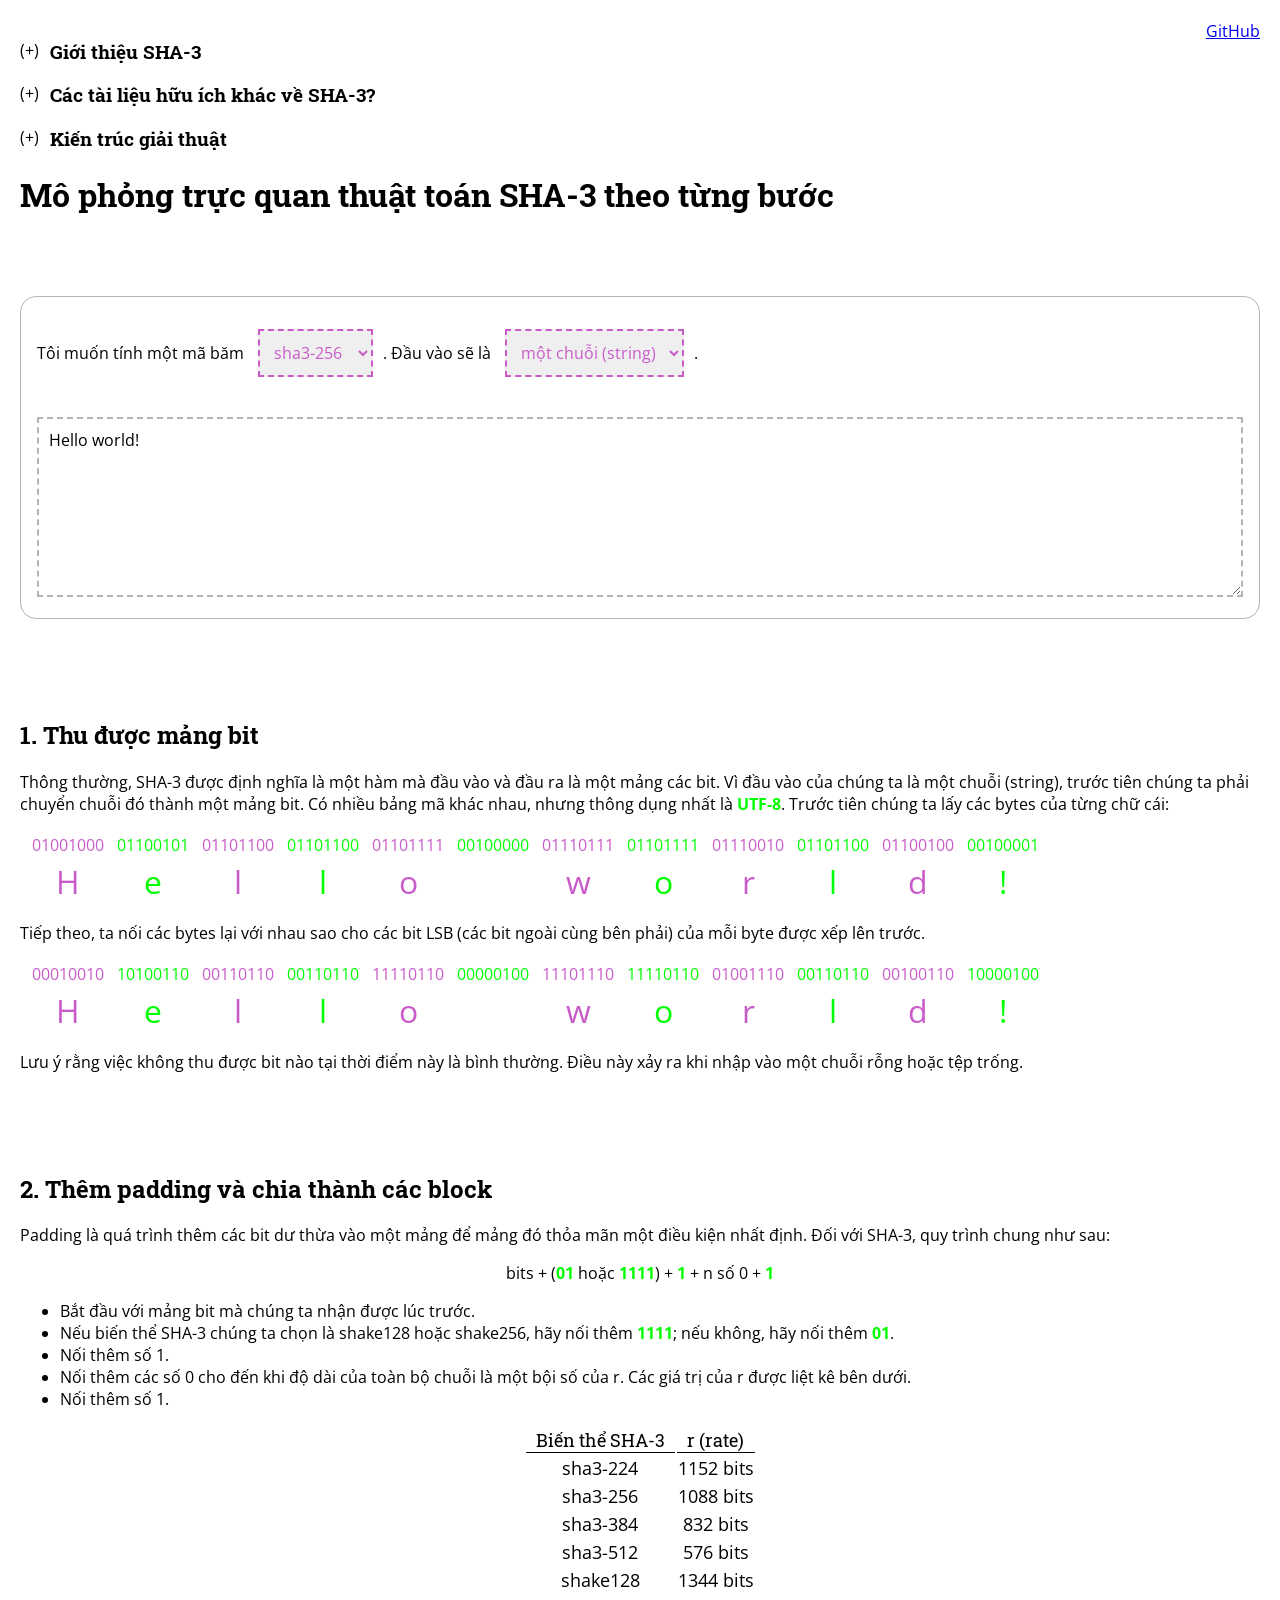
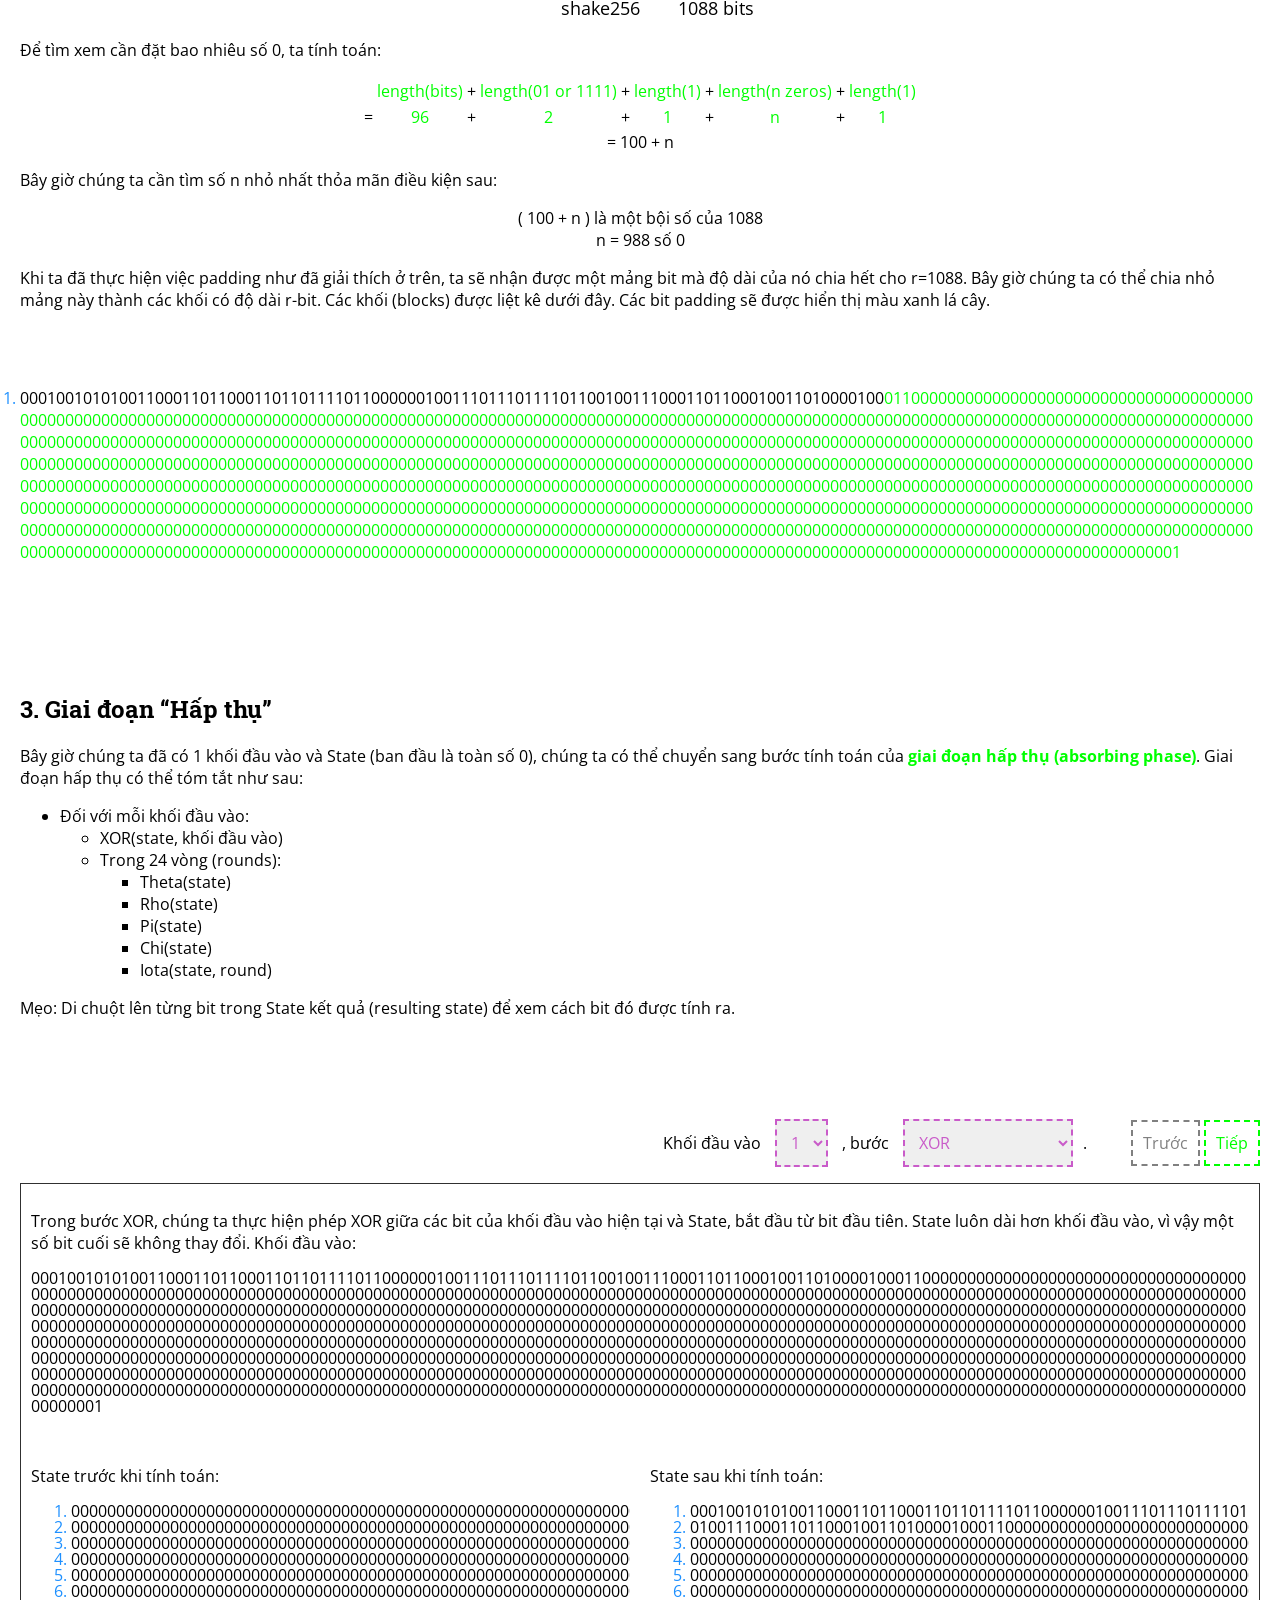
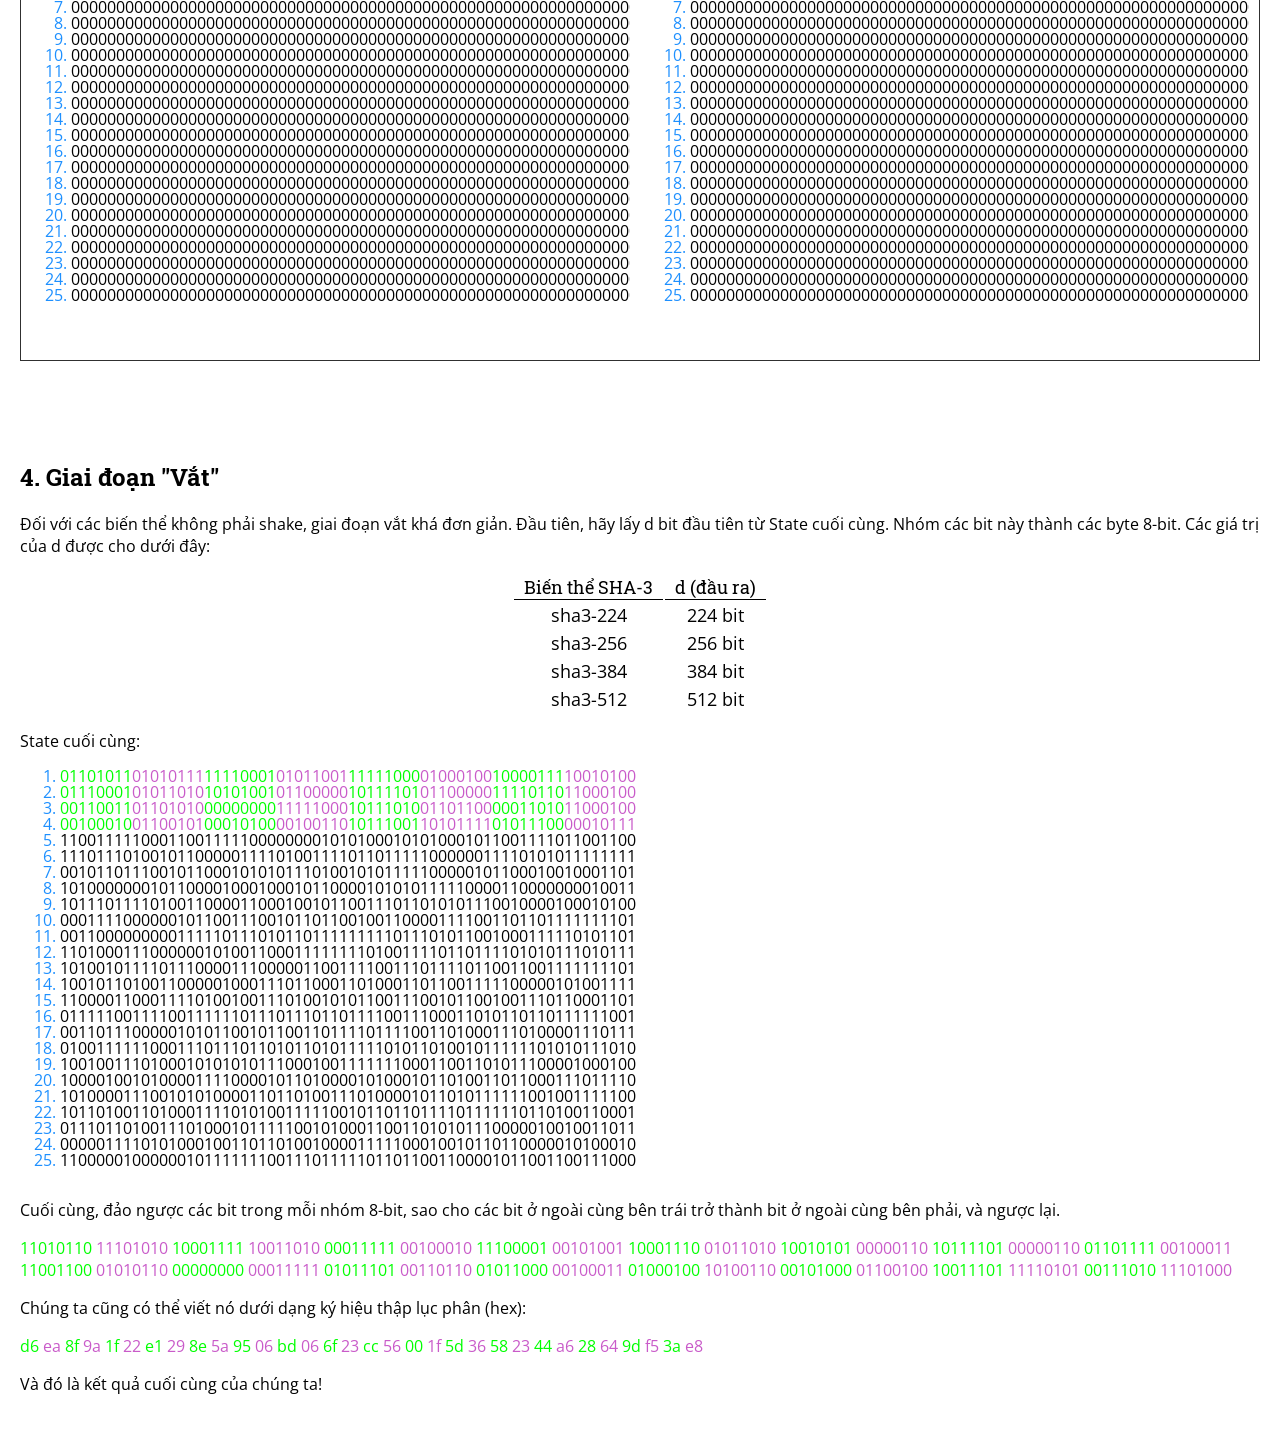
==== commit de27b7b5: "thêm link demo sha-2" ====
--- a/index.html
+++ b/index.html
@@ -217,10 +217,7 @@
       #absorbingphase,
       #nonshakesqueezingphase,
       #squeezingphase {
-        margin-top: 120px;
-      }
-      #solution {
-        margin-bottom: 240px;
+        margin-top: 100px;
       }
       #absorbingphase .fillin,
       #squeezingphase .fillin {
@@ -471,7 +468,7 @@
     </section>
 
     <section id="solution">
-      <h1>1. Thu được mảng bit</h1>
+      <h2>1. Thu được mảng bit</h2>
 
       <section id="stringtobits">
         <p>
@@ -527,7 +524,7 @@
       </p>
 
       <section id="paddingsection">
-        <h1>2. Thêm padding và chia thành các block</h1>
+        <h2>2. Thêm padding và chia thành các block</h2>
         <p>
           Padding là quá trình thêm các bit dư thừa vào một mảng để mảng đó thỏa mãn một điều kiện nhất định. Đối với
           SHA-3, quy trình chung như sau:
@@ -630,7 +627,7 @@
       </section>
 
       <section id="absorbingphase">
-        <h1>3. Giai đoạn “Hấp thụ”</h1>
+        <h2>3. Giai đoạn “Hấp thụ”</h2>
         <p>
           Bây giờ chúng ta đã có <span class="fillin"></span> khối đầu vào và State (ban đầu là toàn số 0), chúng ta có
           thể chuyển sang bước tính toán của <span class="important1">giai đoạn hấp thụ (absorbing phase)</span>. Giai
@@ -899,7 +896,7 @@
       </section>
 
       <section id="nonshakesqueezingphase">
-        <h1>4. Giai đoạn "Vắt"</h1>
+        <h2>4. Giai đoạn "Vắt"</h2>
         <p>
           Đối với các biến thể không phải shake, giai đoạn vắt khá đơn giản. Đầu tiên, hãy lấy d bit đầu tiên từ State
           cuối cùng. Nhóm các bit này thành các byte 8-bit. Các giá trị của d được cho dưới đây:
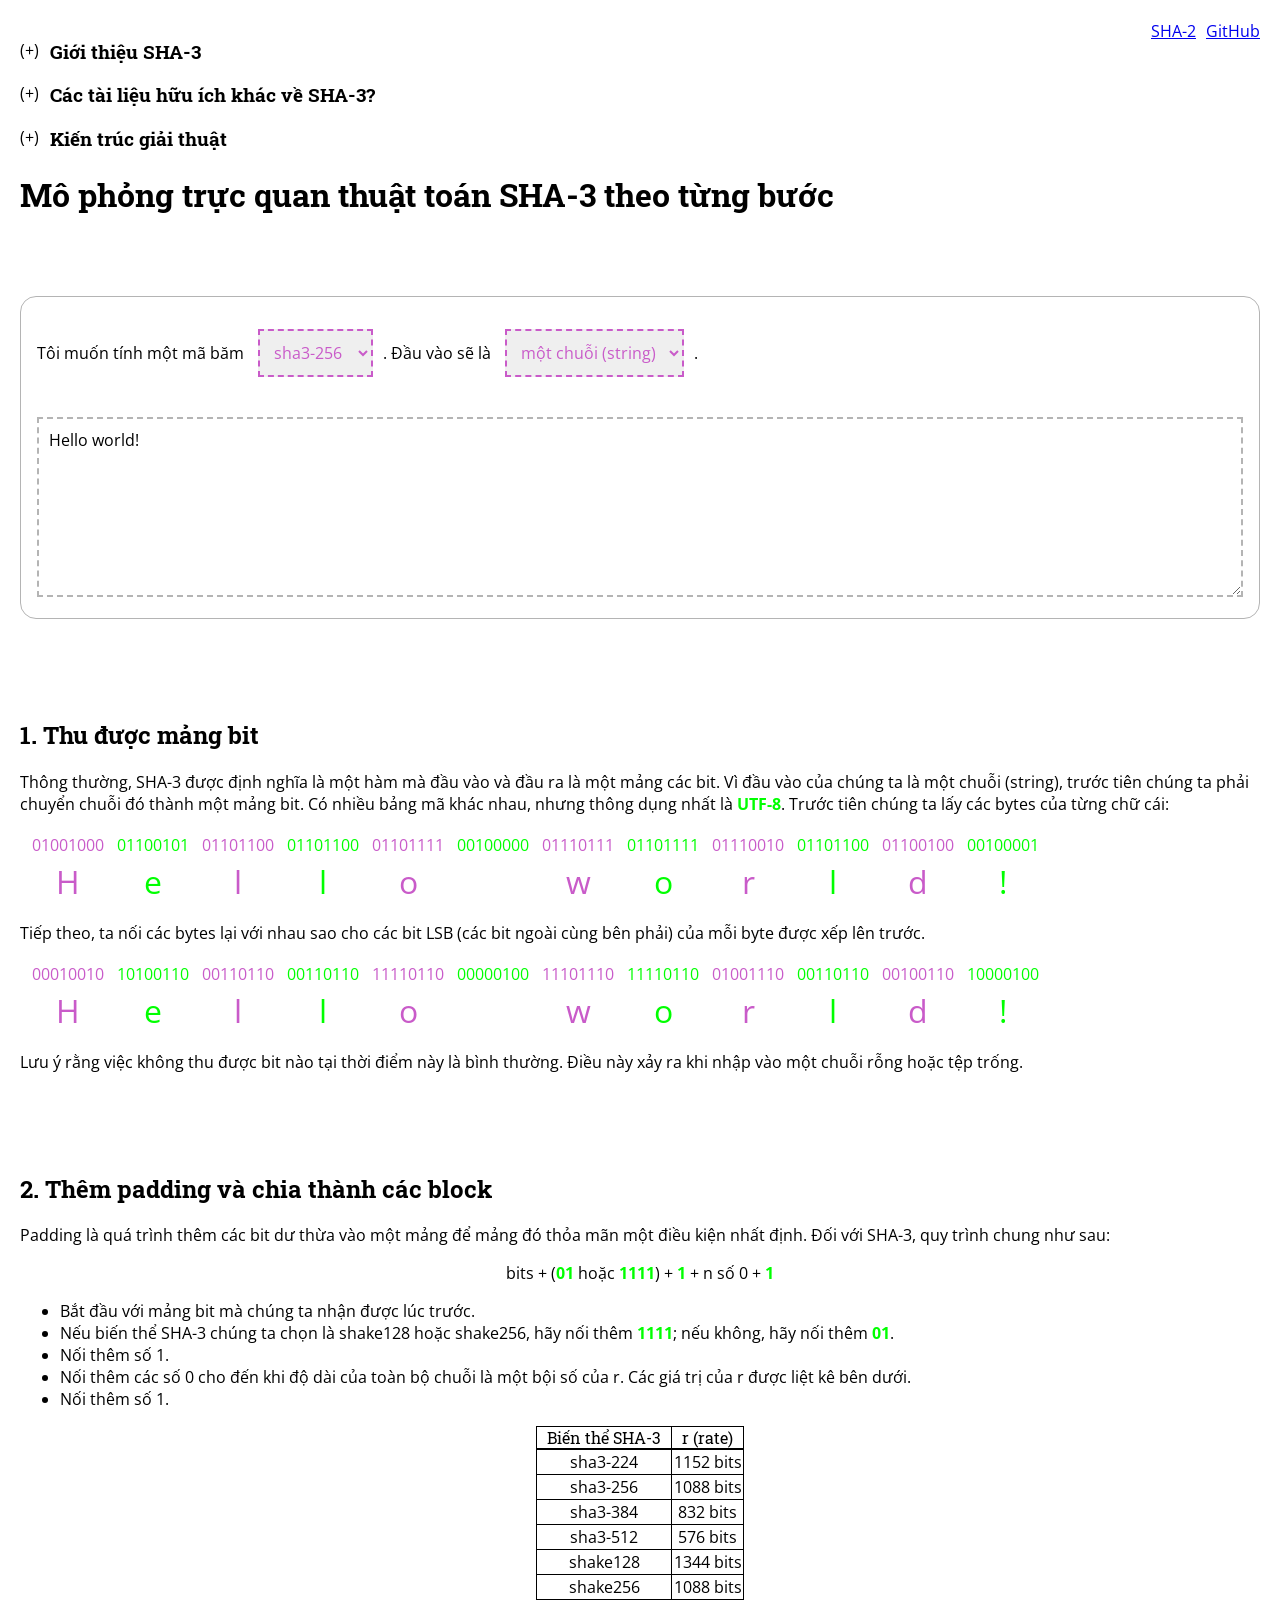
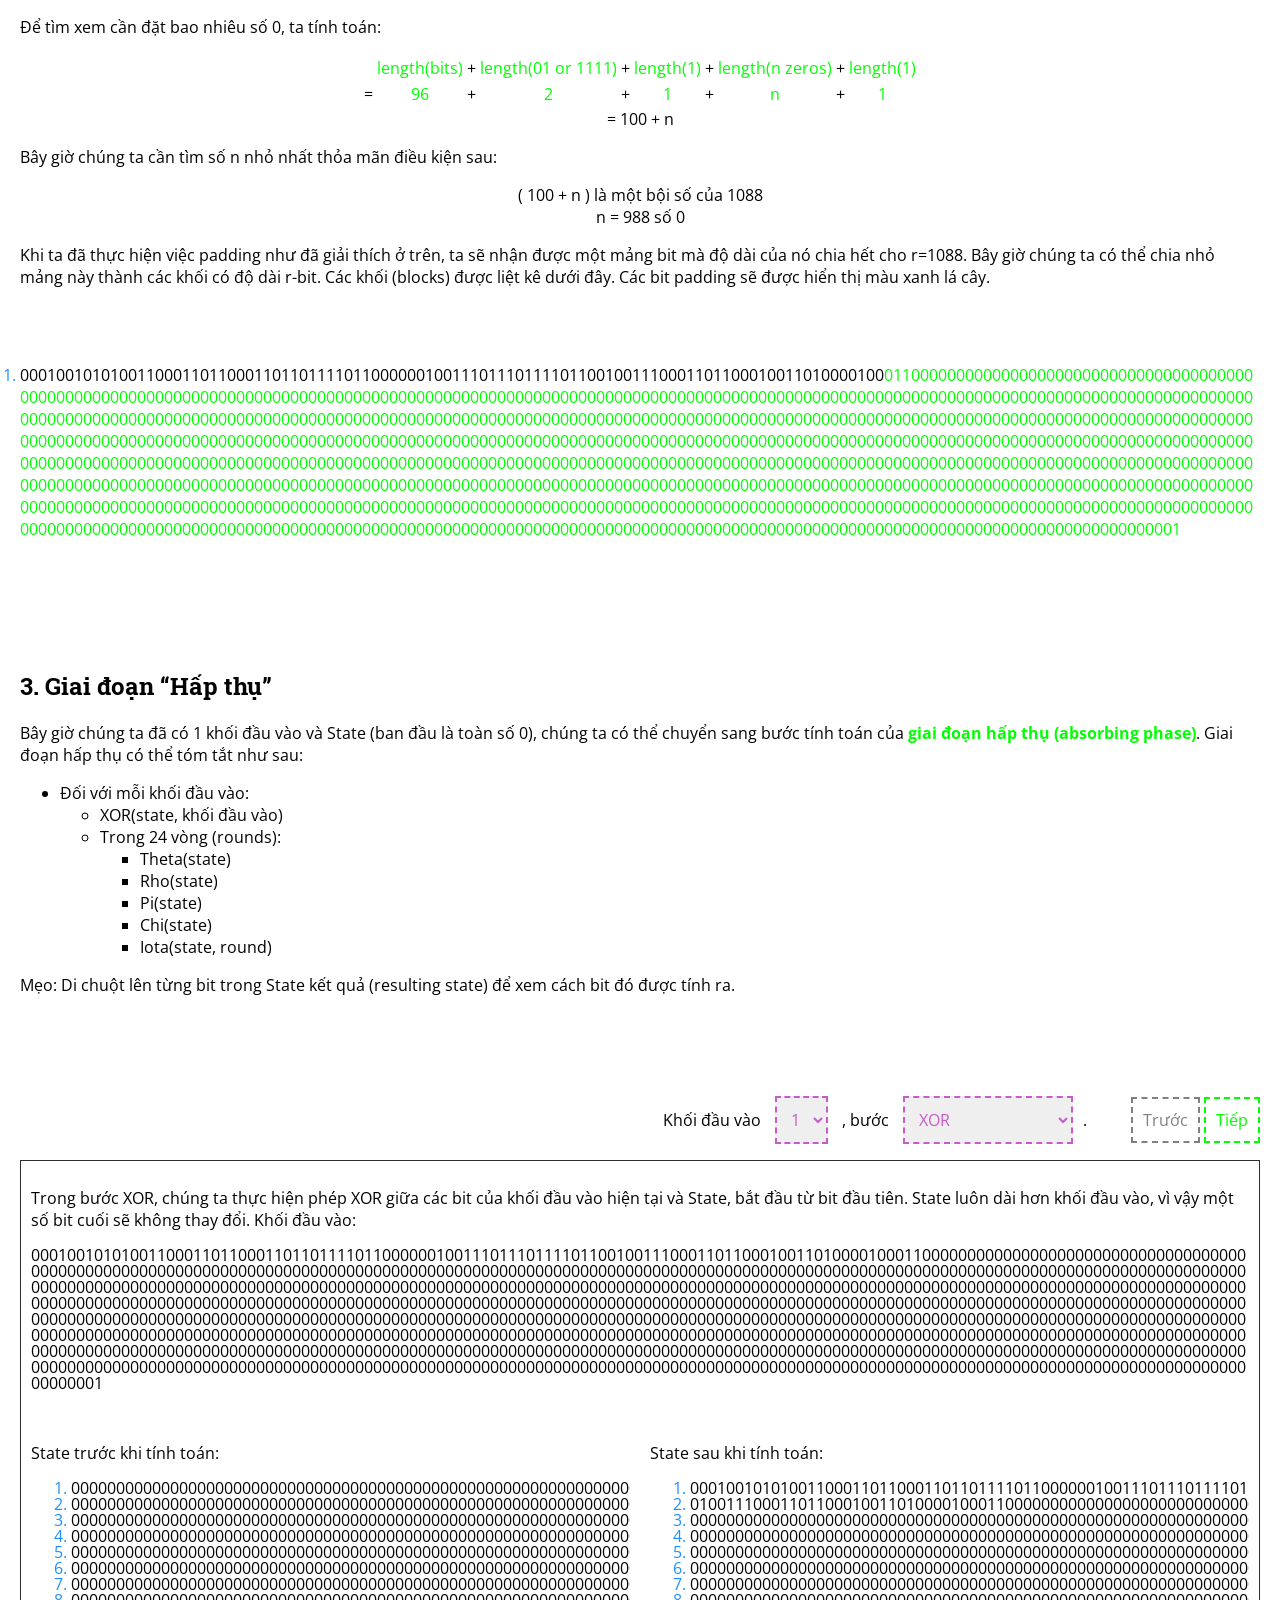
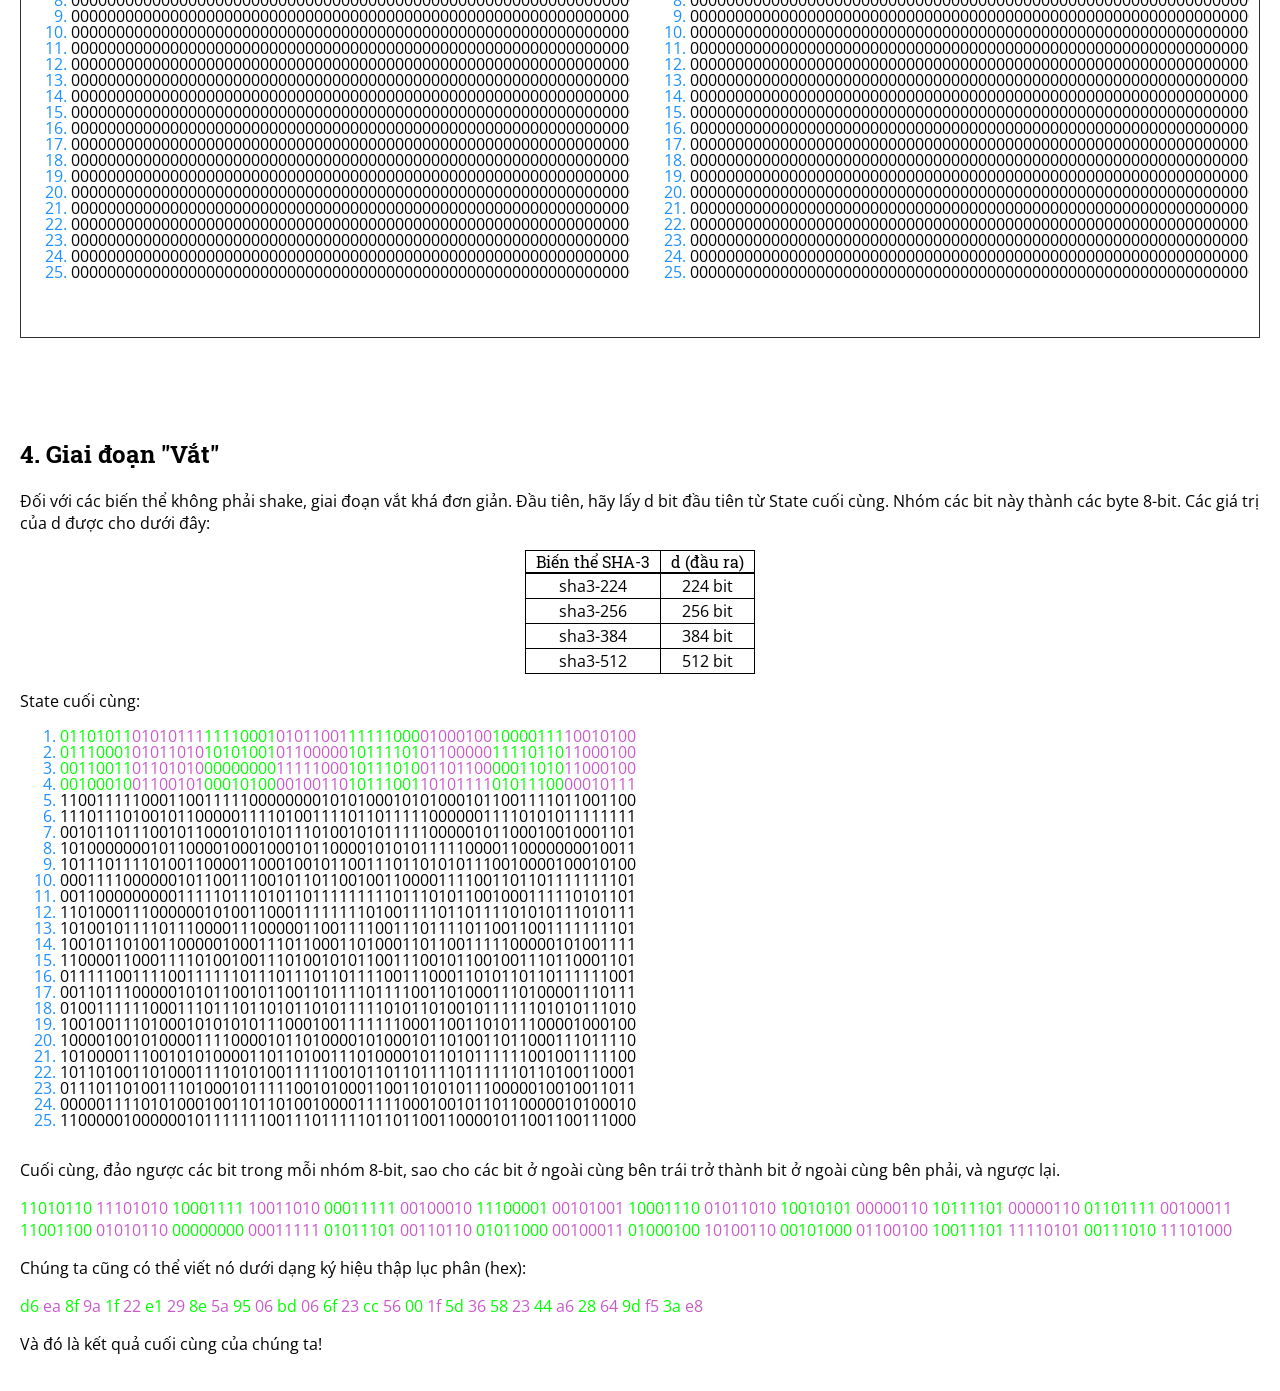
==== commit 244d4874: "thêm header cho kiên" ====
--- a/index.html
+++ b/index.html
@@ -133,10 +133,15 @@
         text-align: center;
       }
       .normaltable {
-        font-size: large;
+        border-collapse: collapse;
+        border: 1px solid var(--black);
+      }
+      .normaltable th,
+      .normaltable td {
+        border: 1px solid var(--black);
       }
       .normaltable thead td {
-        border-bottom: 1px solid var(--black);
+        border-bottom: 2px solid var(--black);
         font-family: "Roboto Slab", serif;
         padding: 0 10px;
       }
@@ -347,7 +352,10 @@
   </head>
 
   <body>
-    <a id="githubLink" href="https://github.com/nvbangg/demo-sha">GitHub</a>
+    <div style="position:absolute; top:20px; right:20px; display:flex; flex-direction:row; align-items:center; gap:10px; z-index:1000;">
+      <a href="https://nvbangg.github.io/demo-sha/sha2" target="_blank" rel="noopener noreferrer">SHA-2</a>
+      <a href="https://github.com/nvbangg/demo-sha" target="_blank" rel="noopener noreferrer">GitHub</a>
+    </div>
 
     <section class="qa">
       <span class="hider">(–)</span>
@@ -389,12 +397,40 @@
       <span class="expander">(+)</span>
       <h3>Kiến trúc giải thuật</h3>
       <h2>1. Giới thiệu về State</h2>
-      <p>
-        Ngoài các khối đầu vào, chúng ta còn có khái niệm về <span class="important1">state</span>. State là một chuỗi
-        gồm 1600 bit, được dùng như một bản nháp tính toán để tạo mã băm. Ban đầu, toàn bộ 1600 bit đều bằng 0. Trong
-        suốt hướng dẫn này, State sẽ được hiển thị dưới dạng <span class="important2">25 lane</span> và
-        <span class="important2">64 slice</span>. State ban đầu:
-      </p>
+      <p>State là mảng 3 chiều làm bộ nhớ tạm trong quá trình tính toán. Giá trị khởi tạo ban đầu đều bằng 0. State gồm 2 phần: Rate (r) và Capacity (c).</p>
+      <ul>
+        <li>Rate (r) là phần State có thể tương tác trực tiếp với input.</li>
+        <li>Capacity (c) là phần State nội bộ, không tiếp xúc trực tiếp với input.</li>
+      </ul>
+      <p>Trong SHA-3, tổng r + c luôn bằng 1600 bit.</p>
+
+      <p><strong>Bảng giá trị r, c, d của SHA-3</strong></p>
+      <table class="normaltable" style="width:100%; max-width:640px; margin:0 0 0 0;">
+        <thead>
+          <tr>
+            <td><strong>SHA-3 variant</strong></td>
+            <td><strong>r (rate)</strong></td>
+            <td><strong>c (capacity)</strong></td>
+            <td><strong>d (số bit độ dài đầu ra)</strong></td>
+          </tr>
+        </thead>
+        <tbody>
+          <tr><td>sha3-224</td><td>1152 bits</td><td>448 bits</td><td>224 bits</td></tr>
+          <tr><td>sha3-256</td><td>1088 bits</td><td>512 bits</td><td>256 bits</td></tr>
+          <tr><td>sha3-384</td><td>832 bits</td><td>768 bits</td><td>384 bits</td></tr>
+          <tr><td>sha3-512</td><td>576 bits</td><td>1024 bits</td><td>512 bits</td></tr>
+          <tr><td>shake128</td><td>1344 bits</td><td>256 bits</td><td>tùy ý</td></tr>
+          <tr><td>shake256</td><td>1088 bits</td><td>512 bits</td><td>tùy ý</td></tr>
+        </tbody>
+      </table>
+
+      <figure style="max-width: 100%; margin: 16px 0;">
+        <img src="assets/state.png" alt="Mô tả các thành phần của state" style="max-width: 100%; height: auto;" />
+        <figcaption style="text-align: center; font-size: 0.95em; margin-top: 8px;">Hình mô tả các thành phần của state</figcaption>
+      </figure>
+
+      <p>Lưu ý: State được biểu diễn theo hệ tọa độ tâm (-2,-1,0,1,2 mod 5 → 3,4,0,1,2). Thứ tự ánh xạ bit vào State được thực hiện theo trình tự ưu tiên các trục: z → x → y.</p>
+      <p>Tuy nhiên, nhằm mục đích minh họa, trong mô phỏng này State sẽ được hiển thị qua 25 lane x 64 slice với khởi tạo ban đầu như sau:</p>
 
       <section id="introtostate">
         <div class="stateContainer">
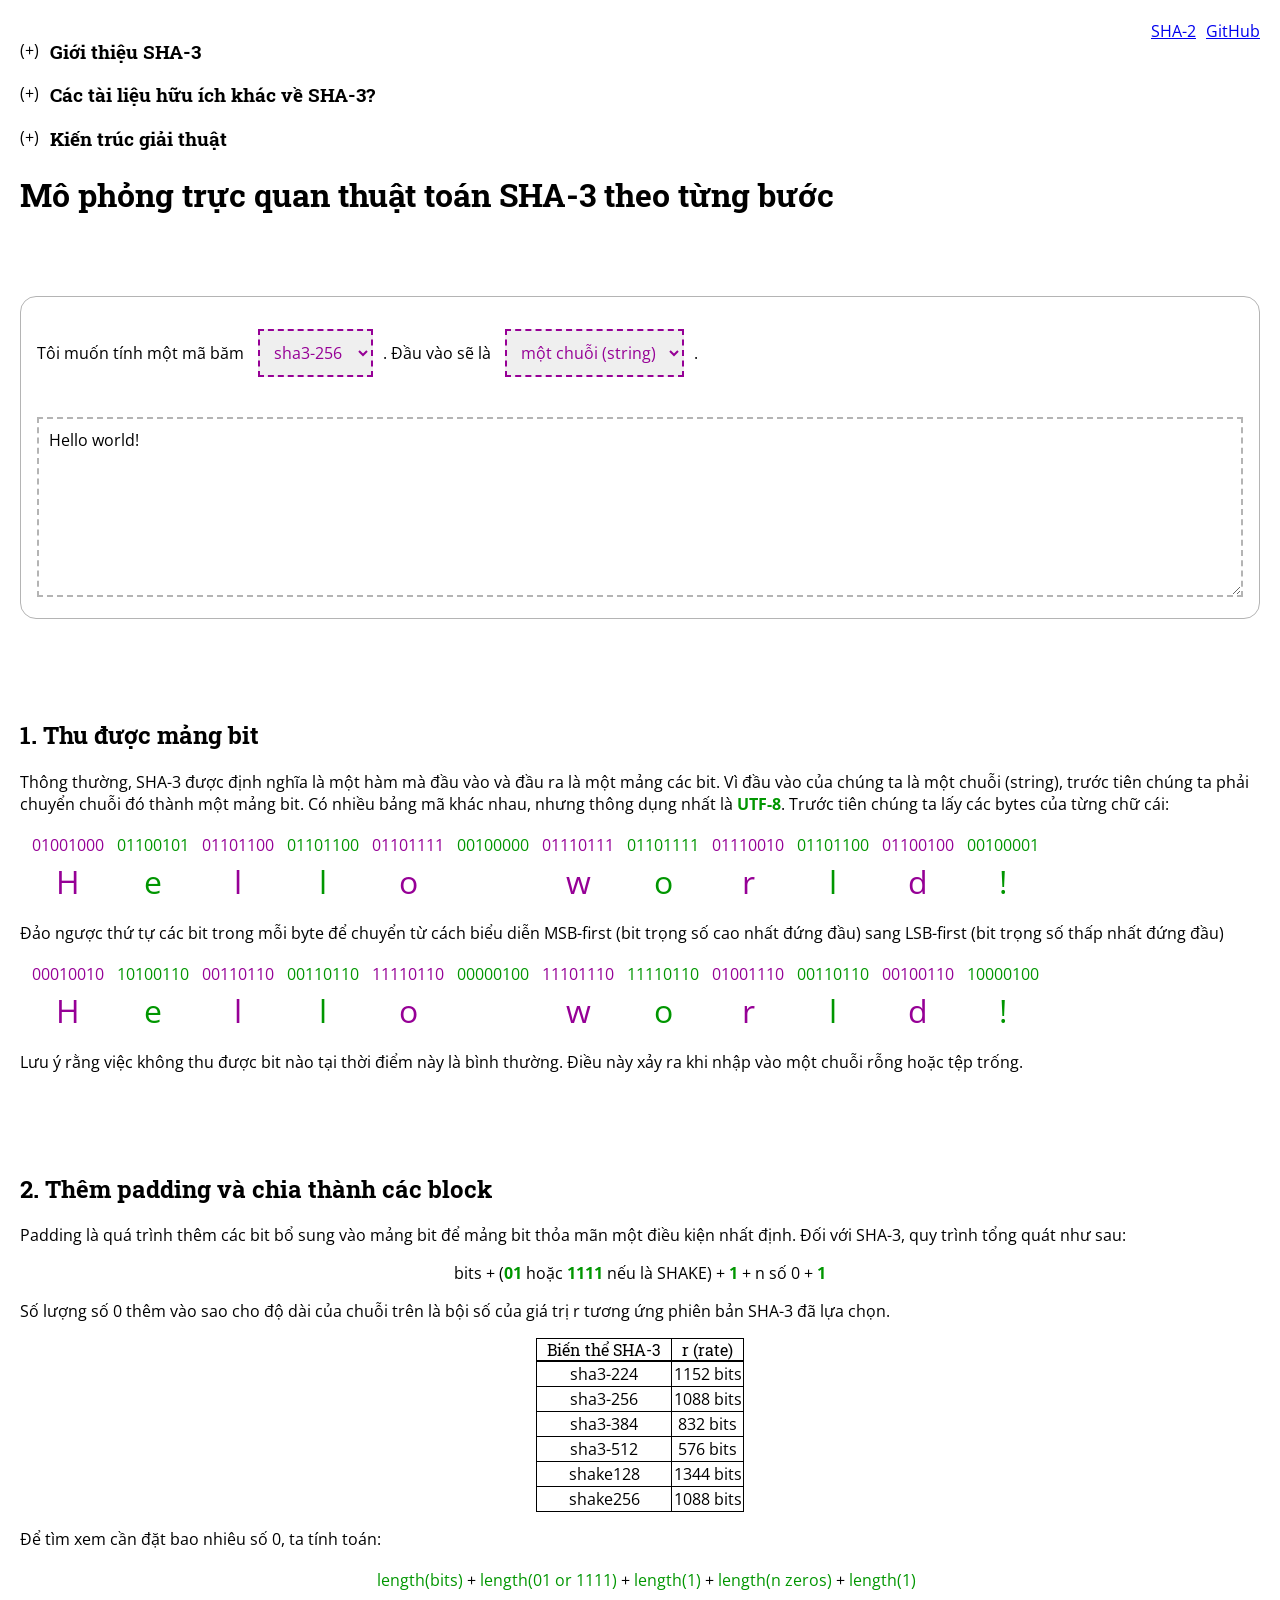
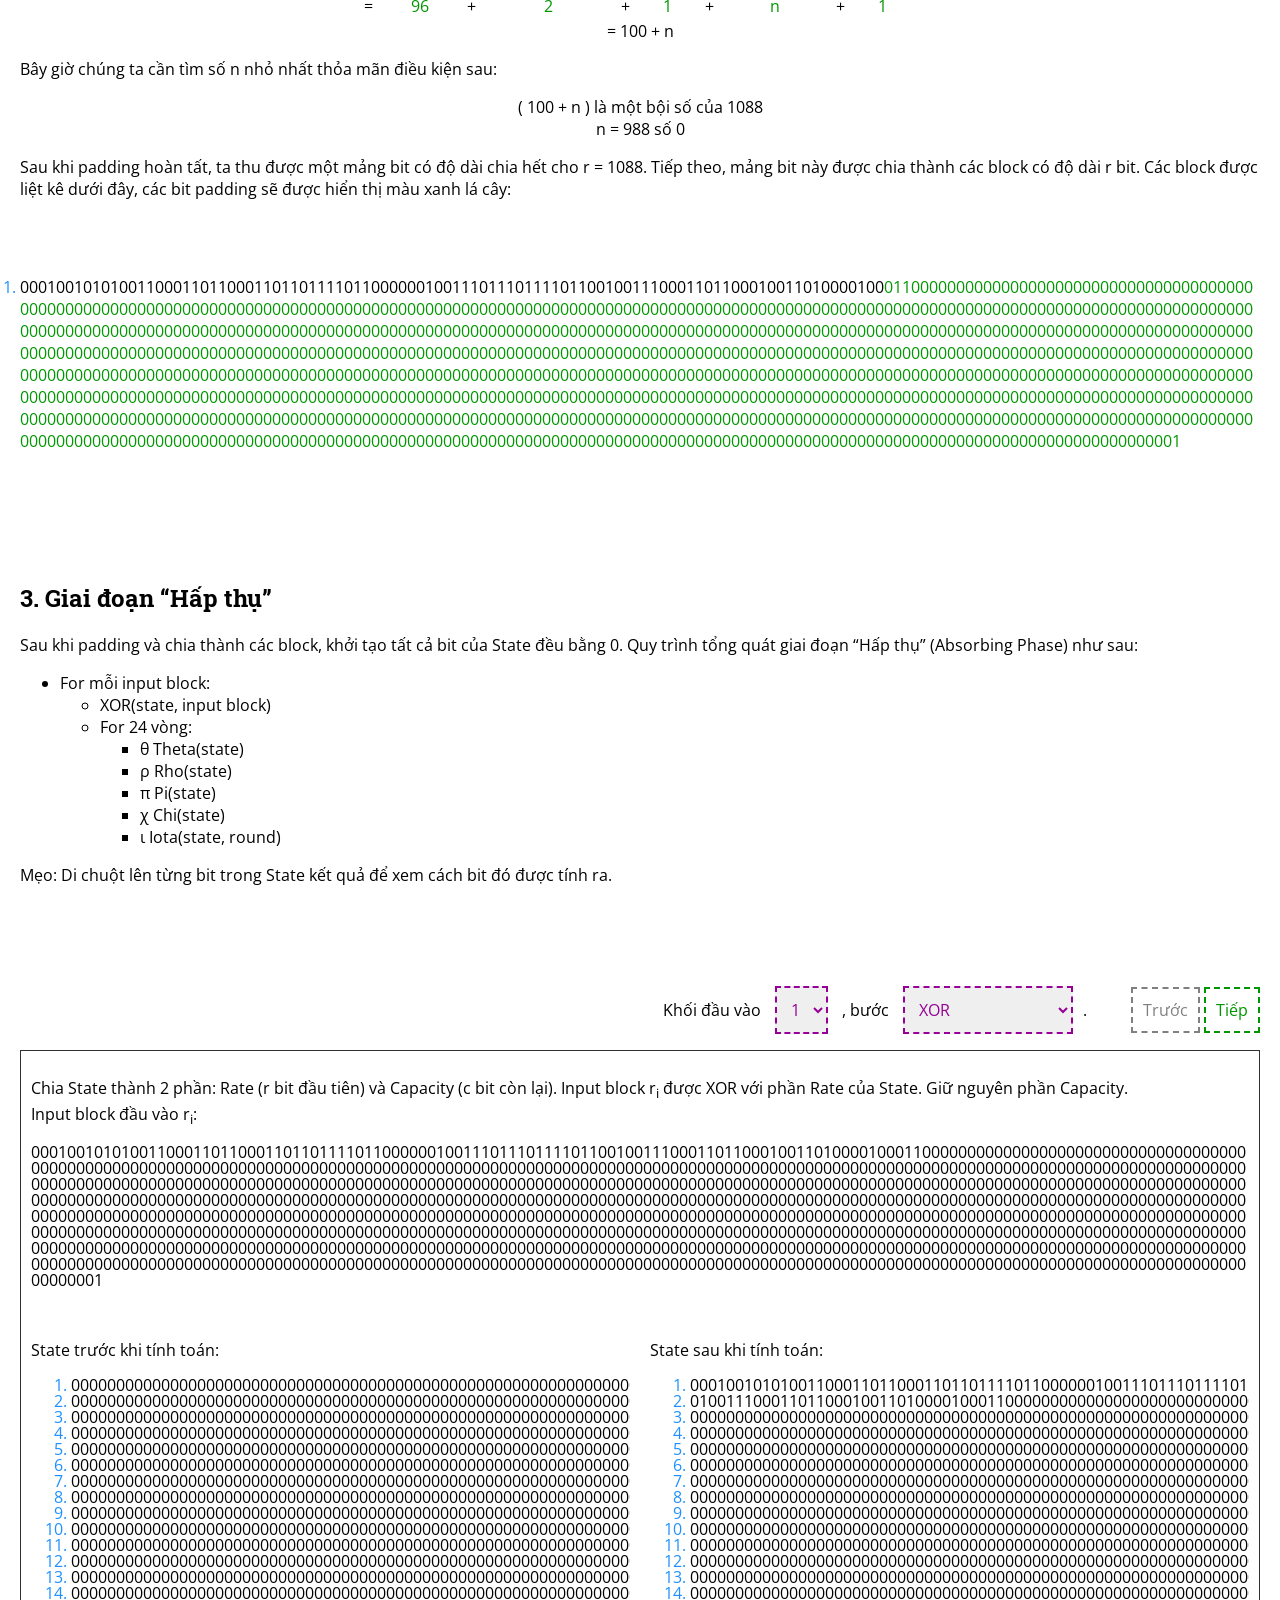
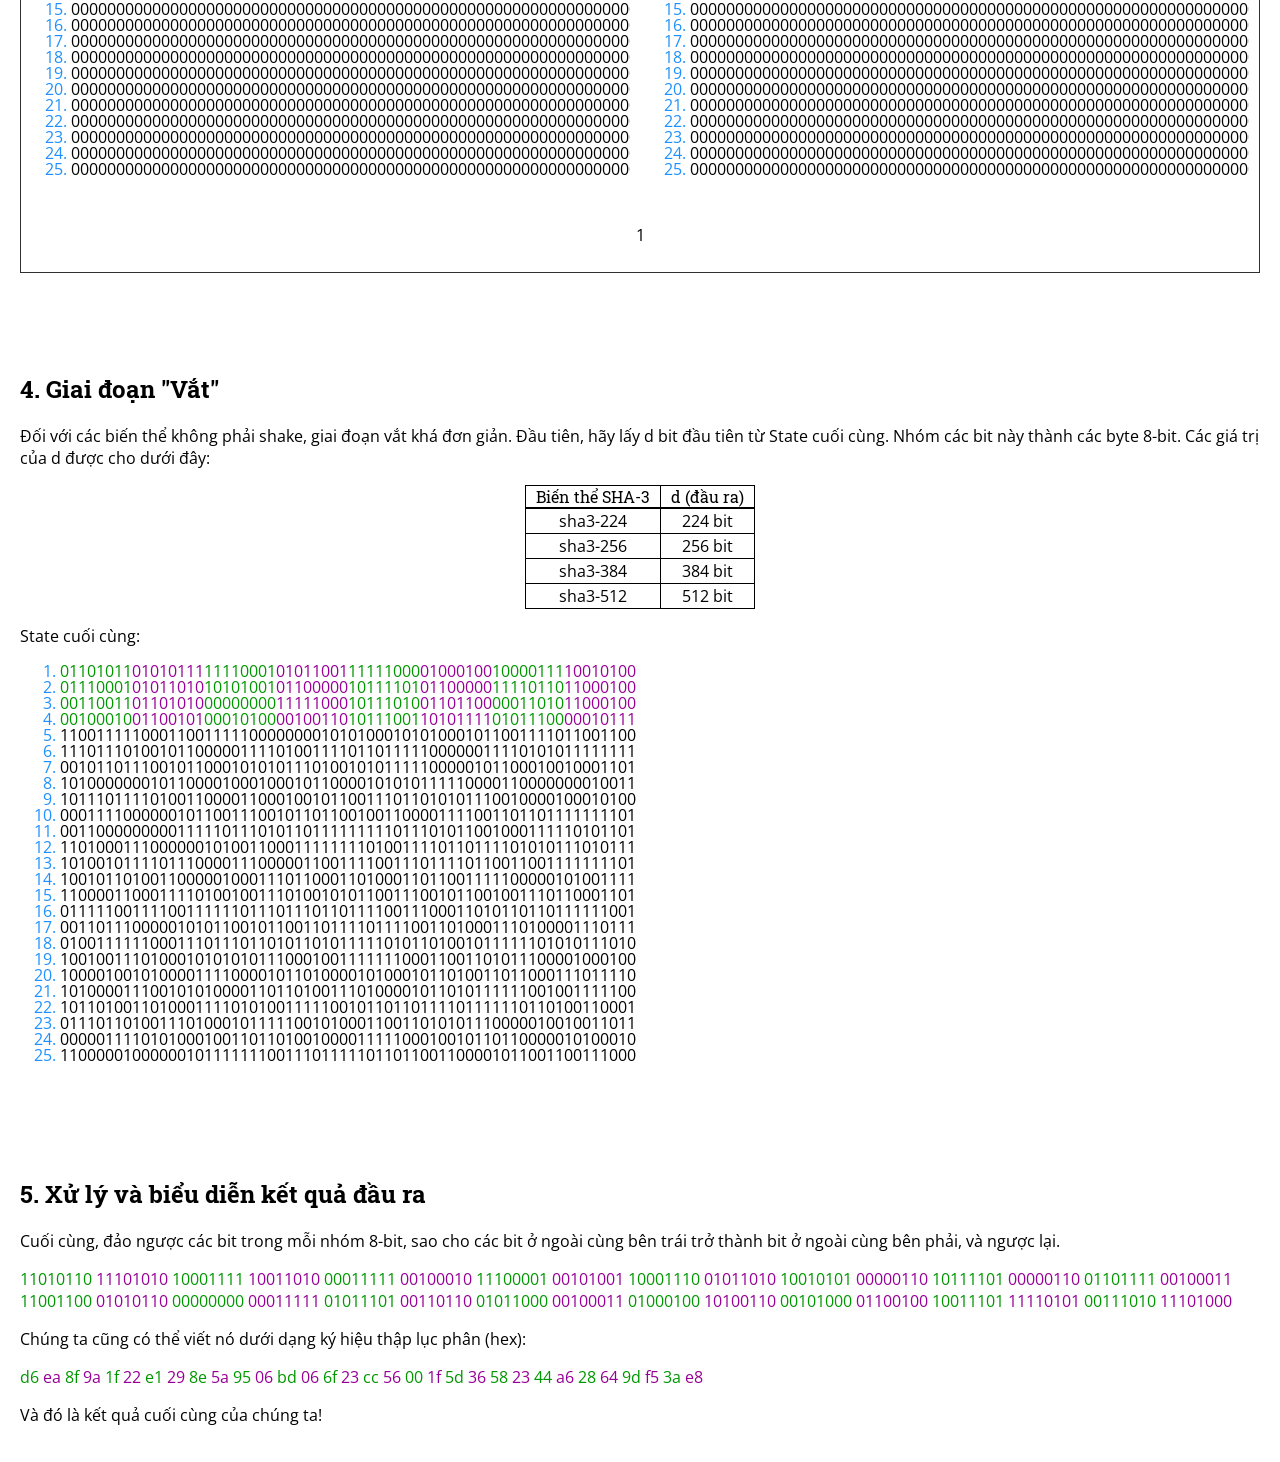
==== commit 39d2589e: "fomat code" ====
--- a/index.html
+++ b/index.html
@@ -1,1405 +1,1546 @@
 <!doctype html>
 <html lang="en">
-  <head>
-    <meta charset="UTF-8" />
-    <meta name="viewport" content="width=device-width, initial-scale=1.0" />
-    <meta name="description" content="Mô phỏng trực quan thuật toán SHA-3 theo từng bước." />
-    <title>Mô phỏng trực quan SHA-3</title>
-    <link rel="preconnect" href="https://fonts.googleapis.com" />
-    <link rel="preconnect" href="https://fonts.gstatic.com" crossorigin />
-    <link href="https://fonts.googleapis.com/css2?family=Open+Sans&family=Roboto+Slab&display=swap" rel="stylesheet" />
-    <style>
-      :root {
-        --white: white;
-        --black: black;
-        --pink: rgb(201, 91, 201);
-        --green: rgb(0, 255, 0);
-        --gold: rgb(255, 174, 0);
-        --red: rgb(255, 61, 61);
-        --blue: DodgerBlue;
-        --gray: rgb(180, 180, 180);
-        --dark: rgb(48, 48, 48);
-        --border-radius: 16px;
-      }
-
-      * {
-        box-sizing: border-box;
-        font-family: "Open Sans", sans-serif;
-      }
-      html,
-      body {
-        background-color: var(--white);
-        color: var(--black);
-        width: 100%;
-        padding: 0;
-        margin: 0;
-      }
-      body {
-        max-width: 1400px;
-        margin: 0 auto;
-        padding: 20px;
-      }
-
-      h1,
-      h2,
-      h3 {
-        font-family: "Roboto Slab", serif;
-      }
-      .math {
-        margin: 0;
-        text-align: center;
-      }
-
-      select,
-      input,
-      textarea {
-        padding: 10px;
-        font-size: 1rem;
-        border: 2px dashed var(--gray);
-      }
-      select {
-        margin: 0 10px;
-        border-color: var(--pink);
-        color: var(--pink);
-        cursor: pointer;
-        min-width: max-content;
-      }
-      textarea {
-        width: 100%;
-        min-height: 180px;
-        margin-top: 24px;
-        outline: none;
-        overflow-x: auto;
-      }
-
-      .qa {
-        position: relative;
-      }
-      .qa h3 {
-        cursor: pointer;
-        padding-left: 30px;
-      }
-      .qa.expanded {
-        margin-bottom: 80px;
-      }
-      .qa :is(.expander, .hider) {
-        position: absolute;
-        top: 0;
-        left: 0;
-      }
-      .qa:not(.expanded) :not(h3, .expander),
-      .qa.expanded .expander {
-        display: none;
-      }
-
-      .important1 {
-        color: var(--green);
-        font-weight: bold;
-      }
-      .important2 {
-        color: var(--pink);
-        font-weight: bold;
-      }
-      .greencolor,
-      .brightgreen {
-        color: var(--green);
-      }
-      .pinkcolor {
-        color: var(--pink);
-      }
-      .goldcolor,
-      .brightgold {
-        color: var(--gold);
-      }
-      .redcolor,
-      .brightred,
-      .state div {
-        color: var(--red);
-      }
-      .blackcolor {
-        color: var(--black);
-      }
-      .gray {
-        color: var(--gray);
-      }
-      ol ::marker {
-        color: var(--blue);
-      }
-
-      .normaltable,
-      #paddingsection .mathtable,
-      .breakdown tr {
-        margin: auto;
-        text-align: center;
-      }
-      .normaltable {
-        border-collapse: collapse;
-        border: 1px solid var(--black);
-      }
-      .normaltable th,
-      .normaltable td {
-        border: 1px solid var(--black);
-      }
-      .normaltable thead td {
-        border-bottom: 2px solid var(--black);
-        font-family: "Roboto Slab", serif;
-        padding: 0 10px;
-      }
-
-      .breakdowndiv,
-      #howmanyzerostoput,
-      #blocksafterpadding {
-        max-width: 100%;
-      }
-      .breakdowndiv,
-      #howmanyzerostoput {
-        overflow: auto hidden;
-      }
-      .breakdown td {
-        padding-left: 10px;
-      }
-      .breakdown tr:nth-of-type(1) {
-        font-size: medium;
-      }
-      .breakdown tr:nth-of-type(2) {
-        font-size: xx-large;
-        min-height: 50px;
-      }
-      .breakdown td:nth-child(even),
-      #paddingsection .mathtable td:nth-child(even) {
-        color: var(--green);
-      }
-      .breakdown td:nth-child(odd) {
-        color: var(--pink);
-      }
-      #blocksafterpadding {
-        padding: 30px 0;
-        overflow-wrap: anywhere;
-      }
-      #blocksafterpadding span {
-        display: inline-block;
-      }
-      #blocksafterpadding .blackcolor {
-        font-weight: normal;
-        transform: none;
-      }
-      #blocksafterpadding li {
-        padding-top: 30px;
-      }
-
-      #input {
-        border-radius: var(--border-radius);
-        margin: 80px 0;
-        padding: 16px;
-        border: 1px solid var(--gray);
-      }
-      #input .shakeLength {
-        width: 70px;
-        outline: none;
-      }
-      #input .shakeLength.error {
-        color: var(--red);
-        border-color: var(--red);
-      }
-      #input .shakeLength.noError {
-        color: var(--green);
-        border-color: var(--green);
-      }
-      #fileInput.entered {
-        opacity: 0.5;
-      }
-      #inputErrorMsg {
-        color: var(--red);
-        border-radius: 15px;
-        padding: 20px;
-        margin-top: 50px;
-        border: 1px solid var(--gold);
-        text-align: center;
-      }
-
-      #solution,
-      #paddingsection,
-      #absorbingphase,
-      #nonshakesqueezingphase,
-      #squeezingphase {
-        margin-top: 100px;
-      }
-      #absorbingphase .fillin,
-      #squeezingphase .fillin {
-        text-align: center;
-      }
-
-      #absorbphasecontroller,
-      #squeezephasecontroller {
-        text-align: end;
-        margin-top: 100px;
-      }
-      #absorbphasecontroller button,
-      #squeezephasecontroller button {
-        background-color: var(--white);
-        border: 2px dashed var(--green);
-        padding: 10px;
-        margin: 0;
-        color: var(--green);
-        font-size: 1rem;
-        cursor: pointer;
-      }
-      #absorbphasecontroller button:disabled,
-      #squeezephasecontroller button:disabled {
-        border-color: gray;
-        color: gray;
-        cursor: initial;
-      }
-      #absorbphasecontroller button:nth-of-type(1),
-      #squeezephasecontroller button:nth-of-type(1) {
-        margin-left: 40px;
-      }
-
-      [id*="Step"] {
-        border: 1px solid var(--dark);
-        padding: 10px;
-      }
-
-      .brightgreen,
-      .brightgold,
-      .brightred,
-      .blackcolor {
-        font-weight: bolder;
-        display: inline-block;
-        transform: scale(1.2);
-      }
-
-      .stateTransitionContainer,
-      .stateContainer,
-      .state,
-      [id*="RoundConst"] {
-        max-width: 100%;
-      }
-      .stateTransitionContainer,
-      .state {
-        overflow: auto hidden;
-      }
-
-      .stateTransitionContainer {
-        display: flex;
-        flex-wrap: wrap;
-        gap: 20px;
-        align-items: flex-start;
-      }
-      .stateTransitionContainer > * {
-        vertical-align: middle;
-      }
-      .stateTransitionContainer > .arrow {
-        font-size: large;
-        padding-left: 10px;
-        display: none;
-      }
-
-      .stateContainer {
-        text-align: left;
-      }
-      .state {
-        display: block;
-        line-height: 1;
-        padding-bottom: 15px;
-        text-wrap: nowrap;
-      }
-      .state span,
-      #absorbXorInputBlock span {
-        display: inline-block;
-      }
-
-      .statePanel {
-        flex: 1 1 calc(50% - 10px);
-        min-width: 480px;
-      }
-      .stateDescription {
-        padding: 0;
-        margin-bottom: 0;
-        text-align: start;
-      }
-      .hidecursor {
-        cursor: none;
-      }
-      .perished {
-        visibility: hidden;
-        line-height: 0;
-      }
-
-      #absorbXorInputBlock,
-      #absorbIotaRoundConst,
-      #squeezeIotaRoundConst {
-        flex: 0 0 100%;
-        line-height: 1;
-        text-align: start;
-        display: block;
-        width: 100%;
-        overflow: auto hidden;
-        padding-bottom: 15px;
-        word-wrap: break-word;
-      }
-
-      #githubLink {
-        display: block;
-        position: absolute;
-        top: 20px;
-        right: 20px;
-      }
-      .aBitOfMarginHere {
-        margin-top: 200px;
-      }
-    </style>
-  </head>
-
-  <body>
-    <div style="position:absolute; top:20px; right:20px; display:flex; flex-direction:row; align-items:center; gap:10px; z-index:1000;">
-      <a href="https://nvbangg.github.io/demo-sha/sha2" target="_blank" rel="noopener noreferrer">SHA-2</a>
-      <a href="https://github.com/nvbangg/demo-sha" target="_blank" rel="noopener noreferrer">GitHub</a>
-    </div>
-
-    <section class="qa">
-      <span class="hider">(–)</span>
-      <span class="expander">(+)</span>
-      <h3>Giới thiệu SHA-3</h3>
+
+<head>
+  <meta charset="UTF-8" />
+  <meta name="viewport" content="width=device-width, initial-scale=1.0" />
+  <meta name="description" content="Mô phỏng trực quan thuật toán SHA-3 theo từng bước." />
+  <title>Mô phỏng trực quan SHA-3</title>
+  <link rel="preconnect" href="https://fonts.googleapis.com" />
+  <link rel="preconnect" href="https://fonts.gstatic.com" crossorigin />
+  <link href="https://fonts.googleapis.com/css2?family=Open+Sans&family=Roboto+Slab&display=swap" rel="stylesheet" />
+  <style>
+    :root {
+      --white: white;
+      --black: black;
+      --pink: rgb(150, 0, 150);
+      --green: rgb(0, 150, 0);
+      --gold: rgb(255, 174, 0);
+      --red: rgb(255, 55, 55);
+      --blue: DodgerBlue;
+      --gray: rgb(180, 180, 180);
+      --dark: rgb(48, 48, 48);
+      --border-radius: 16px;
+    }
+
+    * {
+      box-sizing: border-box;
+      font-family: "Open Sans", sans-serif;
+    }
+
+    html,
+    body {
+      background-color: var(--white);
+      color: var(--black);
+      width: 100%;
+      padding: 0;
+      margin: 0;
+    }
+
+    body {
+      max-width: 1400px;
+      margin: 0 auto;
+      padding: 20px;
+    }
+
+    h1,
+    h2,
+    h3 {
+      font-family: "Roboto Slab", serif;
+    }
+
+    .math {
+      margin: 0;
+      text-align: center;
+    }
+
+    select,
+    input,
+    textarea {
+      padding: 10px;
+      font-size: 1rem;
+      border: 2px dashed var(--gray);
+    }
+
+    select {
+      margin: 0 10px;
+      border-color: var(--pink);
+      color: var(--pink);
+      cursor: pointer;
+      min-width: max-content;
+    }
+
+    textarea {
+      width: 100%;
+      min-height: 180px;
+      margin-top: 24px;
+      outline: none;
+      overflow-x: auto;
+    }
+
+    .qa {
+      position: relative;
+    }
+
+    .qa h3 {
+      cursor: pointer;
+      padding-left: 30px;
+    }
+
+    .qa.expanded {
+      margin-bottom: 80px;
+    }
+
+    .qa :is(.expander, .hider) {
+      position: absolute;
+      top: 0;
+      left: 0;
+    }
+
+    .qa:not(.expanded) :not(h3, .expander),
+    .qa.expanded .expander {
+      display: none;
+    }
+
+    .important1 {
+      color: var(--green);
+      font-weight: bold;
+    }
+
+    .important2 {
+      color: var(--pink);
+      font-weight: bold;
+    }
+
+    .greencolor,
+    .brightgreen {
+      color: var(--green);
+    }
+
+    .pinkcolor {
+      color: var(--pink);
+    }
+
+    .goldcolor,
+    .brightgold {
+      color: var(--gold);
+    }
+
+    .redcolor,
+    .brightred,
+    .state div {
+      color: var(--red);
+    }
+
+    .blackcolor {
+      color: var(--black);
+    }
+
+    .gray {
+      color: var(--gray);
+    }
+
+    ol ::marker {
+      color: var(--blue);
+    }
+
+    .normaltable,
+    #paddingsection .mathtable,
+    .breakdown tr {
+      margin: auto;
+      text-align: center;
+    }
+
+    .normaltable {
+      border-collapse: collapse;
+      border: 1px solid var(--black);
+    }
+
+    .normaltable th,
+    .normaltable td {
+      border: 1px solid var(--black);
+    }
+
+    .normaltable thead td {
+      border-bottom: 2px solid var(--black);
+      font-family: "Roboto Slab", serif;
+      padding: 0 10px;
+    }
+
+    .breakdowndiv,
+    #howmanyzerostoput,
+    #blocksafterpadding {
+      max-width: 100%;
+    }
+
+    .breakdowndiv,
+    #howmanyzerostoput {
+      overflow: auto hidden;
+    }
+
+    .breakdown td {
+      padding-left: 10px;
+    }
+
+    .breakdown tr:nth-of-type(1) {
+      font-size: medium;
+    }
+
+    .breakdown tr:nth-of-type(2) {
+      font-size: xx-large;
+      min-height: 50px;
+    }
+
+    .breakdown td:nth-child(even),
+    #paddingsection .mathtable td:nth-child(even) {
+      color: var(--green);
+    }
+
+    .breakdown td:nth-child(odd) {
+      color: var(--pink);
+    }
+
+    #blocksafterpadding {
+      padding: 30px 0;
+      overflow-wrap: anywhere;
+    }
+
+    #blocksafterpadding span {
+      display: inline-block;
+    }
+
+    #blocksafterpadding .blackcolor {
+      font-weight: normal;
+      transform: none;
+    }
+
+    #blocksafterpadding li {
+      padding-top: 30px;
+    }
+
+    #input {
+      border-radius: var(--border-radius);
+      margin: 80px 0;
+      padding: 16px;
+      border: 1px solid var(--gray);
+    }
+
+    #input .shakeLength {
+      width: 70px;
+      outline: none;
+    }
+
+    #input .shakeLength.error {
+      color: var(--red);
+      border-color: var(--red);
+    }
+
+    #input .shakeLength.noError {
+      color: var(--green);
+      border-color: var(--green);
+    }
+
+    #fileInput.entered {
+      opacity: 0.5;
+    }
+
+    #inputErrorMsg {
+      color: var(--red);
+      border-radius: 15px;
+      padding: 20px;
+      margin-top: 50px;
+      border: 1px solid var(--gold);
+      text-align: center;
+    }
+
+    #solution,
+    #paddingsection,
+    #absorbingphase,
+    #nonshakesqueezingphase,
+    #squeezingphase {
+      margin-top: 100px;
+    }
+
+    #absorbingphase .fillin,
+    #squeezingphase .fillin {
+      text-align: center;
+    }
+
+    #absorbphasecontroller,
+    #squeezephasecontroller {
+      text-align: end;
+      margin-top: 100px;
+    }
+
+    #absorbphasecontroller button,
+    #squeezephasecontroller button {
+      background-color: var(--white);
+      border: 2px dashed var(--green);
+      padding: 10px;
+      margin: 0;
+      color: var(--green);
+      font-size: 1rem;
+      cursor: pointer;
+    }
+
+    #absorbphasecontroller button:disabled,
+    #squeezephasecontroller button:disabled {
+      border-color: gray;
+      color: gray;
+      cursor: initial;
+    }
+
+    #absorbphasecontroller button:nth-of-type(1),
+    #squeezephasecontroller button:nth-of-type(1) {
+      margin-left: 40px;
+    }
+
+    [id*="Step"] {
+      border: 1px solid var(--dark);
+      padding: 10px;
+    }
+
+    .brightgreen,
+    .brightgold,
+    .brightred,
+    .blackcolor {
+      font-weight: bolder;
+      display: inline-block;
+      transform: scale(1.2);
+    }
+
+    .stateTransitionContainer,
+    .stateContainer,
+    .state,
+    [id*="RoundConst"] {
+      max-width: 100%;
+    }
+
+    .stateTransitionContainer,
+    .state {
+      overflow: auto hidden;
+    }
+
+    .stateTransitionContainer {
+      display: flex;
+      flex-wrap: wrap;
+      gap: 20px;
+      align-items: flex-start;
+    }
+
+    .stateTransitionContainer>* {
+      vertical-align: middle;
+    }
+
+    .stateTransitionContainer>.arrow {
+      font-size: large;
+      padding-left: 10px;
+      display: none;
+    }
+
+    .stateContainer {
+      text-align: left;
+    }
+
+    .state {
+      display: block;
+      line-height: 1;
+      padding-bottom: 15px;
+      text-wrap: nowrap;
+    }
+
+    .state span,
+    #absorbXorInputBlock span {
+      display: inline-block;
+    }
+
+    .statePanel {
+      flex: 1 1 calc(50% - 10px);
+      min-width: 480px;
+    }
+
+    .stateDescription {
+      padding: 0;
+      margin-bottom: 0;
+      text-align: start;
+    }
+
+    .hidecursor {
+      cursor: none;
+    }
+
+    .perished {
+      visibility: hidden;
+      line-height: 0;
+    }
+
+    #absorbXorInputBlock,
+    #absorbIotaRoundConst,
+    #squeezeIotaRoundConst {
+      flex: 0 0 100%;
+      line-height: 1;
+      text-align: start;
+      display: block;
+      width: 100%;
+      overflow: auto hidden;
+      padding-bottom: 15px;
+      word-wrap: break-word;
+    }
+
+    #githubLink {
+      display: block;
+      position: absolute;
+      top: 20px;
+      right: 20px;
+    }
+
+    .aBitOfMarginHere {
+      margin-top: 200px;
+    }
+  </style>
+</head>
+
+<body>
+  <div
+    style="position:absolute; top:20px; right:20px; display:flex; flex-direction:row; align-items:center; gap:10px; z-index:1000;">
+    <a href="https://nvbangg.github.io/demo-sha/sha2" target="_blank" rel="noopener noreferrer">SHA-2</a>
+    <a href="https://github.com/nvbangg/demo-sha" target="_blank" rel="noopener noreferrer">GitHub</a>
+  </div>
+
+  <section class="qa">
+    <span class="hider">(–)</span>
+    <span class="expander">(+)</span>
+    <h3>Giới thiệu SHA-3</h3>
+    <p>
+      Mặc dù SHA-2 vẫn đang an toàn, nhưng do SHA-2 sử dụng chung cấu trúc Merkle-Damgård với các giải thuật đã bị bẻ
+      gãy như SHA-1 và MD5 nên đã đặt ra yêu cầu cấp thiết về một phương án dự phòng chiến lược. Vào năm 2007 Viện
+      Tiêu chuẩn và Công nghệ Quốc gia Hoa Kỳ (NIST) khởi xướng cuộc thi thiết kế hàm băm công khai nhằm tìm kiếm một
+      tiêu chuẩn mới có cấu trúc khác biệt hoàn toàn với các thế hệ trước. Sau nhiều vòng đánh giá khắt khe, thuật
+      toán Keccak đã được lựa chọn và chính thức chuẩn hóa thành SHA-3 (Secure Hash Algorithm 3) theo tiêu chuẩn FIPS
+      PUB 202 vào năm 2015.
+    </p>
+    <p>SHA-3 bao gồm 6 phiên bản:</p>
+    <ul>
+      <li>
+        <strong>SHA-3 với độ dài đầu ra cố định:</strong> gồm SHA3-224, SHA3-256, SHA3-384, SHA3-512. Các chỉ số phiên
+        bản trên tương ứng với độ dài bit đầu ra. Ví dụ, SHA3-256 tạo ra mã băm 256 bit.
+      </li>
+      <li>
+        <strong>SHA-3 với độ dài đầu ra tùy chỉnh:</strong> gọi là
+        <strong>Extendable-Output Functions (XOFs)</strong>, gồm SHAKE128 và SHAKE256.
+      </li>
+    </ul>
+  </section>
+  <section class="qa">
+    <span class="hider">(–)</span>
+    <span class="expander">(+)</span>
+    <h3>Các tài liệu hữu ích khác về SHA-3?</h3>
+    <p>
+      <a href="https://nvlpubs.nist.gov/nistpubs/FIPS/NIST.FIPS.202.pdf" class="href">NIST FIPS 202</a> (Tài liệu
+      chính thức)
+    </p>
+    <p><a href="https://chemejon.io/sha-3-explained/" class="href">SHA-3 Explained</a> (Một bài giải thích khác)</p>
+  </section>
+
+  <section class="qa">
+    <span class="hider">(–)</span>
+    <span class="expander">(+)</span>
+    <h3>Kiến trúc giải thuật</h3>
+    <h2>1. Giới thiệu về State</h2>
+    <p>State là mảng 3 chiều làm bộ nhớ tạm trong quá trình tính toán. Giá trị khởi tạo ban đầu đều bằng 0. State gồm 2
+      phần: Rate (r) và Capacity (c).</p>
+    <ul>
+      <li>Rate (r) là phần State có thể tương tác trực tiếp với input.</li>
+      <li>Capacity (c) là phần State nội bộ, không tiếp xúc trực tiếp với input.</li>
+    </ul>
+    <p>Trong SHA-3, tổng r + c luôn bằng 1600 bit.</p>
+
+    <p><strong>Bảng giá trị r, c, d của SHA-3</strong></p>
+    <table class="normaltable" style="width:100%; max-width:640px; margin:0 0 0 0;">
+      <thead>
+        <tr>
+          <td><strong>SHA-3 variant</strong></td>
+          <td><strong>r (rate)</strong></td>
+          <td><strong>c (capacity)</strong></td>
+          <td><strong>d (số bit độ dài đầu ra)</strong></td>
+        </tr>
+      </thead>
+      <tbody>
+        <tr>
+          <td>sha3-224</td>
+          <td>1152 bits</td>
+          <td>448 bits</td>
+          <td>224 bits</td>
+        </tr>
+        <tr>
+          <td>sha3-256</td>
+          <td>1088 bits</td>
+          <td>512 bits</td>
+          <td>256 bits</td>
+        </tr>
+        <tr>
+          <td>sha3-384</td>
+          <td>832 bits</td>
+          <td>768 bits</td>
+          <td>384 bits</td>
+        </tr>
+        <tr>
+          <td>sha3-512</td>
+          <td>576 bits</td>
+          <td>1024 bits</td>
+          <td>512 bits</td>
+        </tr>
+        <tr>
+          <td>shake128</td>
+          <td>1344 bits</td>
+          <td>256 bits</td>
+          <td>tùy ý</td>
+        </tr>
+        <tr>
+          <td>shake256</td>
+          <td>1088 bits</td>
+          <td>512 bits</td>
+          <td>tùy ý</td>
+        </tr>
+      </tbody>
+    </table>
+
+    <figure style="max-width: 100%; margin: 16px auto; text-align: center;">
+      <img src="assets/state.png" alt="Mô tả các thành phần của state" style="max-width: 100%; height: auto;" />
+      <figcaption style="text-align: center; font-size: 0.95em; margin-top: 8px;">Hình mô tả các thành phần của state
+      </figcaption>
+    </figure>
+
+    <p>Lưu ý: State được biểu diễn theo hệ tọa độ tâm (-2,-1,0,1,2 mod 5 → 3,4,0,1,2). Thứ tự ánh xạ bit vào State được
+      thực hiện theo trình tự ưu tiên các trục: z → x → y.</p>
+    <p>Tuy nhiên, nhằm mục đích minh họa, trong mô phỏng này State sẽ được hiển thị qua 25 lane x 64 slice với khởi tạo
+      ban đầu như sau:</p>
+
+    <section id="introtostate">
+      <div class="stateContainer">
+        <ol class="state hidecursor" id="emptystate"></ol>
+      </div>
+      <p class="fillin" style="min-height: 24px; margin-top: 10px"></p>
+    </section>
+
+    <h2>2. Luồng hoạt động cấu trúc "Bọt biển"</h2>
+    <p>
+      Thuật toán SHA-3 sử dụng một cấu trúc hoàn toàn khác biệt so với các thế hệ SHA trước đó, gọi là cấu trúc "Bọt
+      biển" (Sponge Construction):
+    </p>
+    <ol>
+      <li>
+        Chia dữ liệu đầu vào thành các block r bit (r<sub>1</sub>, r<sub>2</sub>, ..., r<sub>n-1</sub>); State khởi
+        tạo đều là 0.
+      </li>
+      <li>Phần Rate được thực hiện phép XOR với khối r<sub>1</sub> đầu tiên.</li>
+      <li>Rate và Capacity kết hợp lại được đưa qua một function bao gồm nhiều vòng.</li>
+      <li>r bit đầu tiên của function là Rate và c bit còn lại là Capacity.</li>
+      <li>Phần Rate được XOR với r<sub>2</sub> và kết hợp với Capacity nạp vào một function khác.</li>
+      <li>Quá trình này được thực hiện cho đến khi không còn khối dữ liệu nào dư lại.</li>
+      <li>Ở khối dữ liệu cuối cùng, mã băm (hash) được lấy từ r bit đầu ra của function.</li>
+      <li>
+        Nếu cần thêm các bit đầu ra, phần Rate và Capacity ở trên sẽ được nạp qua function mà không cần nhập thêm bất
+        kỳ dữ liệu nào để tiếp tục lấy r bit từ đầu ra đến khi đủ.
+      </li>
+    </ol>
+    <p style="text-align: center">
+      <img src="assets/sponge-diagram.png" alt="Sơ đồ cấu trúc bọt biển của SHA-3"
+        style="max-width: 100%; height: auto" />
+    </p>
+  </section>
+
+  <h1>Mô phỏng trực quan thuật toán SHA-3 theo từng bước</h1>
+
+  <section id="input">
+    <p>
+      Tôi muốn tính một mã băm
+      <select id="flavorSelector">
+        <option value="sha3-224">sha3-224</option>
+        <option value="sha3-256" selected="selected">sha3-256</option>
+        <option value="sha3-384">sha3-384</option>
+        <option value="sha3-512">sha3-512</option>
+        <option value="shake128">shake128</option>
+        <option value="shake256">shake256</option>
+      </select><span id="shakePart"> có độ dài <input class="shakeLength" type="text" /> bits</span>. Đầu vào sẽ là
+      <select id="imSelector">
+        <option value="string">một chuỗi (string)</option>
+        <option value="bytes">bits và bytes</option>
+        <option value="file">một tệp (file)</option>
+      </select>.
+    </p>
+
+    <textarea id="stringInput" placeholder="Nhập văn bản của bạn vào đây...">Hello world!</textarea>
+
+    <textarea id="bitsnbytesInput" placeholder="Nhập bits và bytes của bạn vào đây... &NewLine;Ví dụ: 5f 3a d9 0A ++-- &NewLine;Các chữ số thập lục phân 'a' đến 'f' không phân biệt chữ hoa chữ thường. Dấu - và + lần lượt đại diện cho các bit 0 và 1. Có thể cần thêm các bit vào cuối khi các bit không chia hết cho 8. Khoảng trắng, bao gồm cả xuống dòng (newlines), sẽ bị bỏ qua.
+      "></textarea>
+
+    <textarea id="fileInput" placeholder="Kéo và thả tệp của bạn vào đây, hoặc nhấp để chọn." readonly></textarea>
+    <input type="file" id="invisibleFileInput" style="display: none" />
+
+    <p id="inputErrorMsg"></p>
+  </section>
+
+  <section id="solution">
+    <h2>1. Thu được mảng bit</h2>
+
+    <section id="stringtobits">
       <p>
-        Mặc dù SHA-2 vẫn đang an toàn, nhưng do SHA-2 sử dụng chung cấu trúc Merkle-Damgård với các giải thuật đã bị bẻ
-        gãy như SHA-1 và MD5 nên đã đặt ra yêu cầu cấp thiết về một phương án dự phòng chiến lược. Vào năm 2007 Viện
-        Tiêu chuẩn và Công nghệ Quốc gia Hoa Kỳ (NIST) khởi xướng cuộc thi thiết kế hàm băm công khai nhằm tìm kiếm một
-        tiêu chuẩn mới có cấu trúc khác biệt hoàn toàn với các thế hệ trước. Sau nhiều vòng đánh giá khắt khe, thuật
-        toán Keccak đã được lựa chọn và chính thức chuẩn hóa thành SHA-3 (Secure Hash Algorithm 3) theo tiêu chuẩn FIPS
-        PUB 202 vào năm 2015.
+        Thông thường, SHA-3 được định nghĩa là một hàm mà đầu vào và đầu ra là một mảng các bit. Vì đầu vào của chúng
+        ta là một chuỗi (string), trước tiên chúng ta phải chuyển chuỗi đó thành một mảng bit. Có nhiều bảng mã khác
+        nhau, nhưng thông dụng nhất là <span class="important1">UTF-8</span>. Trước tiên chúng ta lấy các bytes của
+        từng chữ cái:
       </p>
-      <p>SHA-3 bao gồm 6 phiên bản:</p>
-      <ul>
-        <li>
-          <strong>SHA-3 với độ dài đầu ra cố định:</strong> gồm SHA3-224, SHA3-256, SHA3-384, SHA3-512. Các chỉ số phiên
-          bản trên tương ứng với độ dài bit đầu ra. Ví dụ, SHA3-256 tạo ra mã băm 256 bit.
-        </li>
-        <li>
-          <strong>SHA-3 với độ dài đầu ra tùy chỉnh:</strong> gọi là
-          <strong>Extendable-Output Functions (XOFs)</strong>, gồm SHAKE128 và SHAKE256.
-        </li>
-      </ul>
+      <div class="breakdowndiv">
+        <table class="breakdown"></table>
+      </div>
+      <p>
+        Đảo ngược thứ tự các bit trong mỗi byte để chuyển từ cách biểu diễn MSB-first (bit trọng số cao nhất đứng đầu)
+        sang LSB-first (bit trọng số thấp nhất đứng đầu)
+      </p>
+      <div class="breakdowndiv">
+        <table class="breakdown"></table>
+      </div>
     </section>
-    <section class="qa">
-      <span class="hider">(–)</span>
-      <span class="expander">(+)</span>
-      <h3>Các tài liệu hữu ích khác về SHA-3?</h3>
+
+    <section id="bytestobits">
       <p>
-        <a href="https://nvlpubs.nist.gov/nistpubs/FIPS/NIST.FIPS.202.pdf" class="href">NIST FIPS 202</a> (Tài liệu
-        chính thức)
+        Đầu tiên, hãy chuyển các gặm/nửa byte (nibbles, từ 0-f) và các bit thành dạng nhị phân (binary). Sau đó kết
+        hợp tất cả lại với nhau.
       </p>
-      <p><a href="https://chemejon.io/sha-3-explained/" class="href">SHA-3 Explained</a> (Một bài giải thích khác)</p>
+      <div class="breakdowndiv">
+        <table class="breakdown"></table>
+      </div>
+      <p>
+        Lưu ý rằng thông thường các bytes được nối với nhau sao cho các bit LSB của mỗi byte (các bit ngoài cùng bên
+        phải) lên đầu, nhưng ở đây chúng ta nối phần nibbles theo thứ tự MSB trước, điều này sẽ tạo ra kết quả khác
+        biệt.
+      </p>
     </section>
 
-    <section class="qa">
-      <span class="hider">(–)</span>
-      <span class="expander">(+)</span>
-      <h3>Kiến trúc giải thuật</h3>
-      <h2>1. Giới thiệu về State</h2>
-      <p>State là mảng 3 chiều làm bộ nhớ tạm trong quá trình tính toán. Giá trị khởi tạo ban đầu đều bằng 0. State gồm 2 phần: Rate (r) và Capacity (c).</p>
-      <ul>
-        <li>Rate (r) là phần State có thể tương tác trực tiếp với input.</li>
-        <li>Capacity (c) là phần State nội bộ, không tiếp xúc trực tiếp với input.</li>
-      </ul>
-      <p>Trong SHA-3, tổng r + c luôn bằng 1600 bit.</p>
-
-      <p><strong>Bảng giá trị r, c, d của SHA-3</strong></p>
-      <table class="normaltable" style="width:100%; max-width:640px; margin:0 0 0 0;">
+    <section id="filetobits">
+      <p>
+        Các tệp (files) giống như một chuỗi các bytes. Đầu tiên, chúng ta lấy tất cả các byte trong tệp và viết chúng
+        dưới dạng các bit.
+      </p>
+      <div class="breakdowndiv">
+        <table class="breakdown"></table>
+      </div>
+      <p>Tiếp theo, chúng ta nối các bytes sao cho các bit LSB của mỗi byte (ngoài cùng bên phải) được lên đầu.</p>
+      <div class="breakdowndiv">
+        <table class="breakdown"></table>
+      </div>
+    </section>
+
+    <p>
+      Lưu ý rằng việc không thu được bit nào tại thời điểm này là bình thường. Điều này xảy ra khi nhập vào một chuỗi
+      rỗng hoặc tệp trống.
+    </p>
+
+    <section id="paddingsection">
+      <h2>2. Thêm padding và chia thành các block</h2>
+      <p>
+        Padding là quá trình thêm các bit bổ sung vào mảng bit để mảng bit thỏa mãn một điều kiện nhất định. Đối với
+        SHA-3, quy trình tổng quát như sau:
+      </p>
+
+      <p class="math">
+        bits + (<span class="important1">01</span> hoặc <span class="important1">1111</span> nếu là SHAKE) +
+        <span class="important1">1</span> + n số 0 + <span class="important1">1</span>
+      </p>
+      <p>
+        Số lượng số 0 thêm vào sao cho độ dài của chuỗi trên là bội số của giá trị r
+        tương ứng phiên bản SHA-3 đã lựa chọn.
+      </p>
+      <table class="normaltable">
         <thead>
-          <tr>
-            <td><strong>SHA-3 variant</strong></td>
-            <td><strong>r (rate)</strong></td>
-            <td><strong>c (capacity)</strong></td>
-            <td><strong>d (số bit độ dài đầu ra)</strong></td>
-          </tr>
+          <td>Biến thể SHA-3</td>
+          <td>r (rate)</td>
         </thead>
         <tbody>
-          <tr><td>sha3-224</td><td>1152 bits</td><td>448 bits</td><td>224 bits</td></tr>
-          <tr><td>sha3-256</td><td>1088 bits</td><td>512 bits</td><td>256 bits</td></tr>
-          <tr><td>sha3-384</td><td>832 bits</td><td>768 bits</td><td>384 bits</td></tr>
-          <tr><td>sha3-512</td><td>576 bits</td><td>1024 bits</td><td>512 bits</td></tr>
-          <tr><td>shake128</td><td>1344 bits</td><td>256 bits</td><td>tùy ý</td></tr>
-          <tr><td>shake256</td><td>1088 bits</td><td>512 bits</td><td>tùy ý</td></tr>
+          <tr>
+            <td>sha3-224</td>
+            <td>1152 bits</td>
+          </tr>
+          <tr>
+            <td>sha3-256</td>
+            <td>1088 bits</td>
+          </tr>
+          <tr>
+            <td>sha3-384</td>
+            <td>832 bits</td>
+          </tr>
+          <tr>
+            <td>sha3-512</td>
+            <td>576 bits</td>
+          </tr>
+          <tr>
+            <td>shake128</td>
+            <td>1344 bits</td>
+          </tr>
+          <tr>
+            <td>shake256</td>
+            <td>1088 bits</td>
+          </tr>
         </tbody>
       </table>
-
-      <figure style="max-width: 100%; margin: 16px 0;">
-        <img src="assets/state.png" alt="Mô tả các thành phần của state" style="max-width: 100%; height: auto;" />
-        <figcaption style="text-align: center; font-size: 0.95em; margin-top: 8px;">Hình mô tả các thành phần của state</figcaption>
-      </figure>
-
-      <p>Lưu ý: State được biểu diễn theo hệ tọa độ tâm (-2,-1,0,1,2 mod 5 → 3,4,0,1,2). Thứ tự ánh xạ bit vào State được thực hiện theo trình tự ưu tiên các trục: z → x → y.</p>
-      <p>Tuy nhiên, nhằm mục đích minh họa, trong mô phỏng này State sẽ được hiển thị qua 25 lane x 64 slice với khởi tạo ban đầu như sau:</p>
-
-      <section id="introtostate">
-        <div class="stateContainer">
-          <ol class="state hidecursor" id="emptystate"></ol>
-        </div>
-        <p class="fillin" style="min-height: 24px; margin-top: 10px"></p>
-      </section>
-
-      <h2>2. Luồng hoạt động cấu trúc "Bọt biển"</h2>
-      <p>
-        Thuật toán SHA-3 sử dụng một cấu trúc hoàn toàn khác biệt so với các thế hệ SHA trước đó, gọi là cấu trúc "Bọt
-        biển" (Sponge Construction):
-      </p>
-      <ol>
-        <li>
-          Chia dữ liệu đầu vào thành các block r bit (r<sub>1</sub>, r<sub>2</sub>, ..., r<sub>n-1</sub>); State khởi
-          tạo đều là 0.
-        </li>
-        <li>Phần Rate được thực hiện phép XOR với khối r<sub>1</sub> đầu tiên.</li>
-        <li>Rate và Capacity kết hợp lại được đưa qua một function bao gồm nhiều vòng.</li>
-        <li>r bit đầu tiên của function là Rate và c bit còn lại là Capacity.</li>
-        <li>Phần Rate được XOR với r<sub>2</sub> và kết hợp với Capacity nạp vào một function khác.</li>
-        <li>Quá trình này được thực hiện cho đến khi không còn khối dữ liệu nào dư lại.</li>
-        <li>Ở khối dữ liệu cuối cùng, mã băm (hash) được lấy từ r bit đầu ra của function.</li>
-        <li>
-          Nếu cần thêm các bit đầu ra, phần Rate và Capacity ở trên sẽ được nạp qua function mà không cần nhập thêm bất
-          kỳ dữ liệu nào để tiếp tục lấy r bit từ đầu ra đến khi đủ.
-        </li>
-      </ol>
-      <p style="text-align: center">
-        <img
-          src="assets/sponge-diagram.png"
-          alt="Sơ đồ cấu trúc bọt biển của SHA-3"
-          style="max-width: 100%; height: auto"
-        />
-      </p>
-    </section>
-
-    <h1>Mô phỏng trực quan thuật toán SHA-3 theo từng bước</h1>
-
-    <section id="input">
-      <p>
-        Tôi muốn tính một mã băm
-        <select id="flavorSelector">
-          <option value="sha3-224">sha3-224</option>
-          <option value="sha3-256" selected="selected">sha3-256</option>
-          <option value="sha3-384">sha3-384</option>
-          <option value="sha3-512">sha3-512</option>
-          <option value="shake128">shake128</option>
-          <option value="shake256">shake256</option></select
-        ><span id="shakePart"> có độ dài <input class="shakeLength" type="text" /> bits</span>. Đầu vào sẽ là
-        <select id="imSelector">
-          <option value="string">một chuỗi (string)</option>
-          <option value="bytes">bits và bytes</option>
-          <option value="file">một tệp (file)</option></select
-        >.
-      </p>
-
-      <textarea id="stringInput" placeholder="Nhập văn bản của bạn vào đây...">Hello world!</textarea>
-
-      <textarea
-        id="bitsnbytesInput"
-        placeholder="Nhập bits và bytes của bạn vào đây... &NewLine;Ví dụ: 5f 3a d9 0A ++-- &NewLine;Các chữ số thập lục phân 'a' đến 'f' không phân biệt chữ hoa chữ thường. Dấu - và + lần lượt đại diện cho các bit 0 và 1. Có thể cần thêm các bit vào cuối khi các bit không chia hết cho 8. Khoảng trắng, bao gồm cả xuống dòng (newlines), sẽ bị bỏ qua.
-      "
-      ></textarea>
-
-      <textarea id="fileInput" placeholder="Kéo và thả tệp của bạn vào đây, hoặc nhấp để chọn." readonly></textarea>
-      <input type="file" id="invisibleFileInput" style="display: none" />
-
-      <p id="inputErrorMsg"></p>
-    </section>
-
-    <section id="solution">
-      <h2>1. Thu được mảng bit</h2>
-
-      <section id="stringtobits">
-        <p>
-          Thông thường, SHA-3 được định nghĩa là một hàm mà đầu vào và đầu ra là một mảng các bit. Vì đầu vào của chúng
-          ta là một chuỗi (string), trước tiên chúng ta phải chuyển chuỗi đó thành một mảng bit. Có nhiều bảng mã khác
-          nhau, nhưng thông dụng nhất là <span class="important1">UTF-8</span>. Trước tiên chúng ta lấy các bytes của
-          từng chữ cái:
-        </p>
-        <div class="breakdowndiv">
-          <table class="breakdown"></table>
-        </div>
-        <p>
-          Tiếp theo, ta nối các bytes lại với nhau sao cho các bit LSB (các bit ngoài cùng bên phải) của mỗi byte được
-          xếp lên trước.
-        </p>
-        <div class="breakdowndiv">
-          <table class="breakdown"></table>
-        </div>
-      </section>
-
-      <section id="bytestobits">
-        <p>
-          Đầu tiên, hãy chuyển các gặm/nửa byte (nibbles, từ 0-f) và các bit thành dạng nhị phân (binary). Sau đó kết
-          hợp tất cả lại với nhau.
-        </p>
-        <div class="breakdowndiv">
-          <table class="breakdown"></table>
-        </div>
-        <p>
-          Lưu ý rằng thông thường các bytes được nối với nhau sao cho các bit LSB của mỗi byte (các bit ngoài cùng bên
-          phải) lên đầu, nhưng ở đây chúng ta nối phần nibbles theo thứ tự MSB trước, điều này sẽ tạo ra kết quả khác
-          biệt.
-        </p>
-      </section>
-
-      <section id="filetobits">
-        <p>
-          Các tệp (files) giống như một chuỗi các bytes. Đầu tiên, chúng ta lấy tất cả các byte trong tệp và viết chúng
-          dưới dạng các bit.
-        </p>
-        <div class="breakdowndiv">
-          <table class="breakdown"></table>
-        </div>
-        <p>Tiếp theo, chúng ta nối các bytes sao cho các bit LSB của mỗi byte (ngoài cùng bên phải) được lên đầu.</p>
-        <div class="breakdowndiv">
-          <table class="breakdown"></table>
-        </div>
-      </section>
-
-      <p>
-        Lưu ý rằng việc không thu được bit nào tại thời điểm này là bình thường. Điều này xảy ra khi nhập vào một chuỗi
-        rỗng hoặc tệp trống.
-      </p>
-
-      <section id="paddingsection">
-        <h2>2. Thêm padding và chia thành các block</h2>
-        <p>
-          Padding là quá trình thêm các bit dư thừa vào một mảng để mảng đó thỏa mãn một điều kiện nhất định. Đối với
-          SHA-3, quy trình chung như sau:
-        </p>
-
-        <p class="math">
-          bits + (<span class="important1">01</span> hoặc <span class="important1">1111</span>) +
-          <span class="important1">1</span> + n số 0 + <span class="important1">1</span>
-        </p>
-        <ul>
-          <li>Bắt đầu với mảng bit mà chúng ta nhận được lúc trước.</li>
-          <li>
-            Nếu biến thể SHA-3 chúng ta chọn là shake128 hoặc shake256, hãy nối thêm
-            <span class="important1">1111</span>; nếu không, hãy nối thêm <span class="important1">01</span>.
-          </li>
-          <li>Nối thêm số 1.</li>
-          <li>
-            Nối thêm các số 0 cho đến khi độ dài của toàn bộ chuỗi là một bội số của r. Các giá trị của r được liệt kê
-            bên dưới.
-          </li>
-          <li>Nối thêm số 1.</li>
-        </ul>
-        <table class="normaltable">
-          <thead>
-            <td>Biến thể SHA-3</td>
-            <td>r (rate)</td>
-          </thead>
+      <p>Để tìm xem cần đặt bao nhiêu số 0, ta tính toán:</p>
+
+      <div id="howmanyzerostoput">
+        <table class="mathtable">
           <tbody>
             <tr>
-              <td>sha3-224</td>
-              <td>1152 bits</td>
+              <td></td>
+              <td>length(bits)</td>
+              <td>+</td>
+              <td>length(01 or 1111)</td>
+              <td>+</td>
+              <td>length(1)</td>
+              <td>+</td>
+              <td>length(n zeros)</td>
+              <td>+</td>
+              <td>length(1)</td>
             </tr>
             <tr>
-              <td>sha3-256</td>
-              <td>1088 bits</td>
-            </tr>
-            <tr>
-              <td>sha3-384</td>
-              <td>832 bits</td>
-            </tr>
-            <tr>
-              <td>sha3-512</td>
-              <td>576 bits</td>
-            </tr>
-            <tr>
-              <td>shake128</td>
-              <td>1344 bits</td>
-            </tr>
-            <tr>
-              <td>shake256</td>
-              <td>1088 bits</td>
+              <td>=</td>
+              <td class="fillin"></td>
+              <td>+</td>
+              <td class="fillin"></td>
+              <td>+</td>
+              <td>1</td>
+              <td>+</td>
+              <td>n</td>
+              <td>+</td>
+              <td>1</td>
             </tr>
           </tbody>
         </table>
-        <p>Để tìm xem cần đặt bao nhiêu số 0, ta tính toán:</p>
-
-        <div id="howmanyzerostoput">
-          <table class="mathtable">
-            <tbody>
-              <tr>
-                <td></td>
-                <td>length(bits)</td>
-                <td>+</td>
-                <td>length(01 or 1111)</td>
-                <td>+</td>
-                <td>length(1)</td>
-                <td>+</td>
-                <td>length(n zeros)</td>
-                <td>+</td>
-                <td>length(1)</td>
-              </tr>
-              <tr>
-                <td>=</td>
-                <td class="fillin"></td>
-                <td>+</td>
-                <td class="fillin"></td>
-                <td>+</td>
-                <td>1</td>
-                <td>+</td>
-                <td>n</td>
-                <td>+</td>
-                <td>1</td>
-              </tr>
-            </tbody>
-          </table>
+      </div>
+
+      <p class="math">= <span class="fillin"></span> + n</p>
+      <p>Bây giờ chúng ta cần tìm số n nhỏ nhất thỏa mãn điều kiện sau:</p>
+      <p class="math">( <span class="fillin"></span> + n ) là một bội số của <span class="fillin"></span></p>
+      <p class="math">n = <span class="fillin"></span> số 0</p>
+
+      <p>
+        Sau khi padding hoàn tất, ta thu được một mảng bit có độ dài chia hết cho r = <span class="fillin"></span>. Tiếp
+        theo, mảng bit này được chia thành các block có độ dài r bit. Các block được liệt kê dưới đây, các bit padding
+        sẽ được hiển thị màu xanh lá cây:
+      </p>
+
+      <ol id="blocksafterpadding"></ol>
+    </section>
+
+    <section id="absorbingphase">
+      <h2>3. Giai đoạn “Hấp thụ”</h2>
+      <p>
+        Sau khi padding và chia thành các block, khởi tạo tất cả bit của State đều bằng 0.
+        Quy trình tổng quát giai đoạn “Hấp thụ” (Absorbing Phase) như sau:
+      </p>
+      <ul>
+        <li>
+          For mỗi input block:
+          <ul>
+            <li>XOR(state, input block)</li>
+            <li>
+              For 24 vòng:
+              <ul>
+                <li>θ Theta(state)</li>
+                <li>ρ Rho(state)</li>
+                <li>π Pi(state)</li>
+                <li>χ Chi(state)</li>
+                <li>ι Iota(state, round)</li>
+              </ul>
+            </li>
+          </ul>
+        </li>
+      </ul>
+
+      <p>Mẹo: Di chuột lên từng bit trong State kết quả để xem cách bit đó được tính ra.</p>
+
+      <p id="absorbphasecontroller">
+        Khối đầu vào
+        <select id="absorbBlockSelector"></select>
+        , bước
+        <select id="absorbFnSelector">
+          <option value="0">XOR</option>
+          <option value="1">Theta (round 1)</option>
+          <option value="2">Rho (round 1)</option>
+          <option value="3">Pi (round 1)</option>
+          <option value="4">Chi (round 1)</option>
+          <option value="5">Iota (round 1)</option>
+          <option value="6">Theta (round 2)</option>
+          <option value="7">Rho (round 2)</option>
+          <option value="8">Pi (round 2)</option>
+          <option value="9">Chi (round 2)</option>
+          <option value="10">Iota (round 2)</option>
+          <option value="11">Theta (round 3)</option>
+          <option value="12">Rho (round 3)</option>
+          <option value="13">Pi (round 3)</option>
+          <option value="14">Chi (round 3)</option>
+          <option value="15">Iota (round 3)</option>
+          <option value="16">Theta (round 4)</option>
+          <option value="17">Rho (round 4)</option>
+          <option value="18">Pi (round 4)</option>
+          <option value="19">Chi (round 4)</option>
+          <option value="20">Iota (round 4)</option>
+          <option value="21">Theta (round 5)</option>
+          <option value="22">Rho (round 5)</option>
+          <option value="23">Pi (round 5)</option>
+          <option value="24">Chi (round 5)</option>
+          <option value="25">Iota (round 5)</option>
+          <option value="26">Theta (round 6)</option>
+          <option value="27">Rho (round 6)</option>
+          <option value="28">Pi (round 6)</option>
+          <option value="29">Chi (round 6)</option>
+          <option value="30">Iota (round 6)</option>
+          <option value="31">Theta (round 7)</option>
+          <option value="32">Rho (round 7)</option>
+          <option value="33">Pi (round 7)</option>
+          <option value="34">Chi (round 7)</option>
+          <option value="35">Iota (round 7)</option>
+          <option value="36">Theta (round 8)</option>
+          <option value="37">Rho (round 8)</option>
+          <option value="38">Pi (round 8)</option>
+          <option value="39">Chi (round 8)</option>
+          <option value="40">Iota (round 8)</option>
+          <option value="41">Theta (round 9)</option>
+          <option value="42">Rho (round 9)</option>
+          <option value="43">Pi (round 9)</option>
+          <option value="44">Chi (round 9)</option>
+          <option value="45">Iota (round 9)</option>
+          <option value="46">Theta (round 10)</option>
+          <option value="47">Rho (round 10)</option>
+          <option value="48">Pi (round 10)</option>
+          <option value="49">Chi (round 10)</option>
+          <option value="50">Iota (round 10)</option>
+          <option value="51">Theta (round 11)</option>
+          <option value="52">Rho (round 11)</option>
+          <option value="53">Pi (round 11)</option>
+          <option value="54">Chi (round 11)</option>
+          <option value="55">Iota (round 11)</option>
+          <option value="56">Theta (round 12)</option>
+          <option value="57">Rho (round 12)</option>
+          <option value="58">Pi (round 12)</option>
+          <option value="59">Chi (round 12)</option>
+          <option value="60">Iota (round 12)</option>
+          <option value="61">Theta (round 13)</option>
+          <option value="62">Rho (round 13)</option>
+          <option value="63">Pi (round 13)</option>
+          <option value="64">Chi (round 13)</option>
+          <option value="65">Iota (round 13)</option>
+          <option value="66">Theta (round 14)</option>
+          <option value="67">Rho (round 14)</option>
+          <option value="68">Pi (round 14)</option>
+          <option value="69">Chi (round 14)</option>
+          <option value="70">Iota (round 14)</option>
+          <option value="71">Theta (round 15)</option>
+          <option value="72">Rho (round 15)</option>
+          <option value="73">Pi (round 15)</option>
+          <option value="74">Chi (round 15)</option>
+          <option value="75">Iota (round 15)</option>
+          <option value="76">Theta (round 16)</option>
+          <option value="77">Rho (round 16)</option>
+          <option value="78">Pi (round 16)</option>
+          <option value="79">Chi (round 16)</option>
+          <option value="80">Iota (round 16)</option>
+          <option value="81">Theta (round 17)</option>
+          <option value="82">Rho (round 17)</option>
+          <option value="83">Pi (round 17)</option>
+          <option value="84">Chi (round 17)</option>
+          <option value="85">Iota (round 17)</option>
+          <option value="86">Theta (round 18)</option>
+          <option value="87">Rho (round 18)</option>
+          <option value="88">Pi (round 18)</option>
+          <option value="89">Chi (round 18)</option>
+          <option value="90">Iota (round 18)</option>
+          <option value="91">Theta (round 19)</option>
+          <option value="92">Rho (round 19)</option>
+          <option value="93">Pi (round 19)</option>
+          <option value="94">Chi (round 19)</option>
+          <option value="95">Iota (round 19)</option>
+          <option value="96">Theta (round 20)</option>
+          <option value="97">Rho (round 20)</option>
+          <option value="98">Pi (round 20)</option>
+          <option value="99">Chi (round 20)</option>
+          <option value="100">Iota (round 20)</option>
+          <option value="101">Theta (round 21)</option>
+          <option value="102">Rho (round 21)</option>
+          <option value="103">Pi (round 21)</option>
+          <option value="104">Chi (round 21)</option>
+          <option value="105">Iota (round 21)</option>
+          <option value="106">Theta (round 22)</option>
+          <option value="107">Rho (round 22)</option>
+          <option value="108">Pi (round 22)</option>
+          <option value="109">Chi (round 22)</option>
+          <option value="110">Iota (round 22)</option>
+          <option value="111">Theta (round 23)</option>
+          <option value="112">Rho (round 23)</option>
+          <option value="113">Pi (round 23)</option>
+          <option value="114">Chi (round 23)</option>
+          <option value="115">Iota (round 23)</option>
+          <option value="116">Theta (round 24)</option>
+          <option value="117">Rho (round 24)</option>
+          <option value="118">Pi (round 24)</option>
+          <option value="119">Chi (round 24)</option>
+          <option value="120">Iota (round 24)</option>
+        </select>.
+
+        <button id="absorbprev">Trước</button>
+        <button id="absorbnext">Tiếp</button>
+      </p>
+
+      <section id="absorbXorStep">
+        <p>
+          Chia State thành 2 phần: Rate (r bit đầu tiên) và Capacity (c bit còn lại). Input block r<sub>i</sub> được XOR
+          với phần Rate của State. Giữ nguyên phần Capacity.<br>
+          Input block đầu vào r<sub>i</sub>:
+        </p>
+        <div class="stateTransitionContainer">
+          <div id="absorbXorInputBlock"></div>
+          <div class="statePanel">
+            <p class="stateDescription">State trước khi tính toán:</p>
+            <ol class="state"></ol>
+          </div>
+          <div class="statePanel">
+            <p class="stateDescription">State sau khi tính toán:</p>
+            <ol class="state hidecursor"></ol>
+          </div>
         </div>
-
-        <p class="math">= <span class="fillin"></span> + n</p>
-        <p>Bây giờ chúng ta cần tìm số n nhỏ nhất thỏa mãn điều kiện sau:</p>
-        <p class="math">( <span class="fillin"></span> + n ) là một bội số của <span class="fillin"></span></p>
-        <p class="math">n = <span class="fillin"></span> số 0</p>
-
+        <p class="fillin"></p>
+      </section>
+      <section id="absorbThetaStep">
         <p>
-          Khi ta đã thực hiện việc padding như đã giải thích ở trên, ta sẽ nhận được một mảng bit mà độ dài của nó chia
-          hết cho r=<span class="fillin"></span>. Bây giờ chúng ta có thể chia nhỏ mảng này thành các khối có độ dài
-          r-bit. Các khối (blocks) được liệt kê dưới đây. Các bit padding sẽ được hiển thị màu xanh lá cây.
+          Bước θ (theta) đóng vai trò tạo ra sự khuếch tán dữ liệu, đảm bảo một thay đổi nhỏ ở một bit bất kỳ sẽ nhanh
+          chóng
+          lan tỏa và ảnh hưởng đến nhiều bit khác trong state.<br>
+          Cơ chế: Mỗi bit trong state được cập nhật bằng cách XOR với parity (tính chẵn lẻ) của column (x-1, z) và
+          parity của column (x+1, z-1)
         </p>
-
-        <ol id="blocksafterpadding"></ol>
+        <div class="stateTransitionContainer">
+          <div class="statePanel">
+            <p class="stateDescription">State trước khi tính toán:</p>
+            <ol class="state"></ol>
+          </div>
+          <div class="statePanel">
+            <p class="stateDescription">State sau khi tính toán:</p>
+            <ol class="state hidecursor"></ol>
+          </div>
+        </div>
+        <p class="fillin"></p>
       </section>
-
-      <section id="absorbingphase">
-        <h2>3. Giai đoạn “Hấp thụ”</h2>
+      <section id="absorbRhoStep">
         <p>
-          Bây giờ chúng ta đã có <span class="fillin"></span> khối đầu vào và State (ban đầu là toàn số 0), chúng ta có
-          thể chuyển sang bước tính toán của <span class="important1">giai đoạn hấp thụ (absorbing phase)</span>. Giai
-          đoạn hấp thụ có thể tóm tắt như sau:
+          Bước ρ (rho) đóng vai trò phân tán dữ liệu theo trục lane. Nếu không có bước này, các bit tại cùng một vị trí
+          z trên các lane khác nhau sẽ không bao giờ thay đổi vị trí tương đối của chúng. <br>
+          Cơ chế: Mỗi lane tại tọa độ (x, y) được xoay vòng các bit của nó theo trục z với một giá trị dịch chuyển
+          (offset) cố định được xác định trước tùy theo vị trí của lane đó trong state
+          . Lượng xoay lần lượt là 0, 1, 62, 28, 27, 36, 44, 6, 55, 20, 3, 10, 43, 25, 39, 41, 45, 15, 21, 8,
+          18, 2, 61, 56, 14.
         </p>
+        <div class="stateTransitionContainer">
+          <div class="statePanel">
+            <p class="stateDescription">State trước khi tính toán:</p>
+            <ol class="state"></ol>
+          </div>
+          <div class="statePanel">
+            <p class="stateDescription">State sau khi tính toán:</p>
+            <ol class="state hidecursor"></ol>
+          </div>
+        </div>
+        <p class="fillin"></p>
+      </section>
+      <section id="absorbPiStep">
+        <p>
+          Bước π (pi) đóng vai trò xáo trộn vị trí của các lane trong mỗi slice để phá vỡ các cấu trúc tuyến tính và
+          tăng cường khả năng khuếch tán dữ liệu trên toàn bộ state.<br>
+          Thứ tự mới của các lane lần lượt là 1, 7, 13, 19, 25, 4, 10, 11,
+          17, 23, 2, 8, 14, 20, 21, 5, 6, 12, 18, 24, 3, 9, 15, 16, 22. Nghĩa là lane đầu tiên giữ nguyên vị trí, lane
+          thứ hai trở thành lane thứ 7, và tiếp tục như vậy.
+        </p>
+        <div class="stateTransitionContainer">
+          <div class="statePanel">
+            <p class="stateDescription">State trước khi tính toán:</p>
+            <ol class="state"></ol>
+          </div>
+          <div class="statePanel">
+            <p class="stateDescription">State sau khi tính toán:</p>
+            <ol class="state hidecursor"></ol>
+          </div>
+        </div>
+        <p class="fillin"></p>
+      </section>
+      <section id="absorbChiStep">
+        <p>
+          Bước χ (chi) là bước phi tuyến tính duy nhất trong hàm hoán vị, đóng vai trò tạo ra sự xáo trộn khiến mối quan hệ giữa các bit đầu vào và đầu ra trở nên cực kỳ phức tạp.<br>
+          Cơ chế: Mỗi bit trong một row được cập nhật bằng cách XOR với (NOT bit<sub>x+1</sub> AND bit<sub>x+2</sub>).
+Minh họa: <span class="greencolor">xanh lá</span> XOR (
+          (not <span class="goldcolor">vàng</span>) and <span class="redcolor">đỏ</span> ).
+        </p>
+        <div class="stateTransitionContainer">
+          <div class="statePanel">
+            <p class="stateDescription">State trước khi tính toán:</p>
+            <ol class="state"></ol>
+          </div>
+          <div class="statePanel">
+            <p class="stateDescription">State sau khi tính toán:</p>
+            <ol class="state hidecursor"></ol>
+          </div>
+        </div>
+        <p class="fillin"></p>
+      </section>
+      <section id="absorbIotaStep">
+        <p>
+          Bước ι (iota) đóng vai trò phá vỡ tính đối xứng của các vòng lặp bằng cách thêm một hằng số vòng (round constant) khác nhau vào mỗi vòng, ngăn chặn các cuộc tấn công dựa trên tính chất lặp lại.<br>
+          Cơ chế: XOR một hằng số vòng (Round Constant - RC) vào duy nhất lane tại tọa độ (0,0). Toàn bộ 24 lane còn lại không thay đổi.<br>
+          Các bit của hằng số vòng như bên dưới. Lưu ý rằng hằng số vòng phụ thuộc vào round hiện tại.
+        </p>
+        <div class="stateTransitionContainer">
+          <ol id="absorbIotaRoundConst"></ol>
+          <div class="statePanel">
+            <p class="stateDescription">State trước khi tính toán:</p>
+            <ol class="state"></ol>
+          </div>
+          <div class="statePanel">
+            <p class="stateDescription">State sau khi tính toán:</p>
+            <ol class="state hidecursor"></ol>
+          </div>
+        </div>
+        <p class="fillin"></p>
+      </section>
+    </section>
+
+    <section id="nonshakesqueezingphase">
+      <h2>4. Giai đoạn "Vắt"</h2>
+      <p>
+        Đối với các biến thể không phải shake, giai đoạn vắt khá đơn giản. Đầu tiên, hãy lấy d bit đầu tiên từ State
+        cuối cùng. Nhóm các bit này thành các byte 8-bit. Các giá trị của d được cho dưới đây:
+      </p>
+
+      <table class="normaltable">
+        <thead>
+          <td>Biến thể SHA-3</td>
+          <td>d (đầu ra)</td>
+        </thead>
+        <tbody>
+          <tr>
+            <td>sha3-224</td>
+            <td>224 bit</td>
+          </tr>
+          <tr>
+            <td>sha3-256</td>
+            <td>256 bit</td>
+          </tr>
+          <tr>
+            <td>sha3-384</td>
+            <td>384 bit</td>
+          </tr>
+          <tr>
+            <td>sha3-512</td>
+            <td>512 bit</td>
+          </tr>
+        </tbody>
+      </table>
+
+      <p class="stateDescription">State cuối cùng:</p>
+      <ol class="state"></ol>
+      <h2 style="margin-top: 100px;">5. Xử lý và biểu diễn kết quả đầu ra</h2>
+      <p>
+        Cuối cùng, đảo ngược các bit trong mỗi nhóm 8-bit, sao cho các bit ở ngoài cùng bên trái trở thành bit ở ngoài
+        cùng bên phải, và ngược lại.
+      </p>
+
+      <p class="eightbitgroups"></p>
+      <p>Chúng ta cũng có thể viết nó dưới dạng ký hiệu thập lục phân (hex):</p>
+      <p class="result"></p>
+      <p>Và đó là kết quả cuối cùng của chúng ta!</p>
+    </section>
+
+    <section id="squeezingphase">
+      <h1>4. Giai đoạn "Vắt"</h1>
+      <p>Đối với các biến thể shake128 và shake256, chúng ta thực hiện như sau:</p>
+
+      <ul>
+        <li>Cho arr là một mảng bit trống.</li>
+        <li>Lặp lại cho đến khi cần thiết:</li>
         <ul>
+          <li>Thêm r bit đầu tiên của State vào mảng arr. Dừng lại nếu arr đã đủ dài.</li>
           <li>
-            Đối với mỗi khối đầu vào:
+            Trong 24 vòng (rounds):
             <ul>
-              <li>XOR(state, khối đầu vào)</li>
-              <li>
-                Trong 24 vòng (rounds):
-                <ul>
-                  <li>Theta(state)</li>
-                  <li>Rho(state)</li>
-                  <li>Pi(state)</li>
-                  <li>Chi(state)</li>
-                  <li>Iota(state, round)</li>
-                </ul>
-              </li>
+              <li>Theta(state)</li>
+              <li>Rho(state)</li>
+              <li>Pi(state)</li>
+              <li>Chi(state)</li>
+              <li>Iota(state, round)</li>
             </ul>
           </li>
         </ul>
-
-        <p>Mẹo: Di chuột lên từng bit trong State kết quả (resulting state) để xem cách bit đó được tính ra.</p>
-
-        <p id="absorbphasecontroller">
-          Khối đầu vào
-          <select id="absorbBlockSelector"></select>
-          , bước
-          <select id="absorbFnSelector">
-            <option value="0">XOR</option>
-            <option value="1">Theta (round 1)</option>
-            <option value="2">Rho (round 1)</option>
-            <option value="3">Pi (round 1)</option>
-            <option value="4">Chi (round 1)</option>
-            <option value="5">Iota (round 1)</option>
-            <option value="6">Theta (round 2)</option>
-            <option value="7">Rho (round 2)</option>
-            <option value="8">Pi (round 2)</option>
-            <option value="9">Chi (round 2)</option>
-            <option value="10">Iota (round 2)</option>
-            <option value="11">Theta (round 3)</option>
-            <option value="12">Rho (round 3)</option>
-            <option value="13">Pi (round 3)</option>
-            <option value="14">Chi (round 3)</option>
-            <option value="15">Iota (round 3)</option>
-            <option value="16">Theta (round 4)</option>
-            <option value="17">Rho (round 4)</option>
-            <option value="18">Pi (round 4)</option>
-            <option value="19">Chi (round 4)</option>
-            <option value="20">Iota (round 4)</option>
-            <option value="21">Theta (round 5)</option>
-            <option value="22">Rho (round 5)</option>
-            <option value="23">Pi (round 5)</option>
-            <option value="24">Chi (round 5)</option>
-            <option value="25">Iota (round 5)</option>
-            <option value="26">Theta (round 6)</option>
-            <option value="27">Rho (round 6)</option>
-            <option value="28">Pi (round 6)</option>
-            <option value="29">Chi (round 6)</option>
-            <option value="30">Iota (round 6)</option>
-            <option value="31">Theta (round 7)</option>
-            <option value="32">Rho (round 7)</option>
-            <option value="33">Pi (round 7)</option>
-            <option value="34">Chi (round 7)</option>
-            <option value="35">Iota (round 7)</option>
-            <option value="36">Theta (round 8)</option>
-            <option value="37">Rho (round 8)</option>
-            <option value="38">Pi (round 8)</option>
-            <option value="39">Chi (round 8)</option>
-            <option value="40">Iota (round 8)</option>
-            <option value="41">Theta (round 9)</option>
-            <option value="42">Rho (round 9)</option>
-            <option value="43">Pi (round 9)</option>
-            <option value="44">Chi (round 9)</option>
-            <option value="45">Iota (round 9)</option>
-            <option value="46">Theta (round 10)</option>
-            <option value="47">Rho (round 10)</option>
-            <option value="48">Pi (round 10)</option>
-            <option value="49">Chi (round 10)</option>
-            <option value="50">Iota (round 10)</option>
-            <option value="51">Theta (round 11)</option>
-            <option value="52">Rho (round 11)</option>
-            <option value="53">Pi (round 11)</option>
-            <option value="54">Chi (round 11)</option>
-            <option value="55">Iota (round 11)</option>
-            <option value="56">Theta (round 12)</option>
-            <option value="57">Rho (round 12)</option>
-            <option value="58">Pi (round 12)</option>
-            <option value="59">Chi (round 12)</option>
-            <option value="60">Iota (round 12)</option>
-            <option value="61">Theta (round 13)</option>
-            <option value="62">Rho (round 13)</option>
-            <option value="63">Pi (round 13)</option>
-            <option value="64">Chi (round 13)</option>
-            <option value="65">Iota (round 13)</option>
-            <option value="66">Theta (round 14)</option>
-            <option value="67">Rho (round 14)</option>
-            <option value="68">Pi (round 14)</option>
-            <option value="69">Chi (round 14)</option>
-            <option value="70">Iota (round 14)</option>
-            <option value="71">Theta (round 15)</option>
-            <option value="72">Rho (round 15)</option>
-            <option value="73">Pi (round 15)</option>
-            <option value="74">Chi (round 15)</option>
-            <option value="75">Iota (round 15)</option>
-            <option value="76">Theta (round 16)</option>
-            <option value="77">Rho (round 16)</option>
-            <option value="78">Pi (round 16)</option>
-            <option value="79">Chi (round 16)</option>
-            <option value="80">Iota (round 16)</option>
-            <option value="81">Theta (round 17)</option>
-            <option value="82">Rho (round 17)</option>
-            <option value="83">Pi (round 17)</option>
-            <option value="84">Chi (round 17)</option>
-            <option value="85">Iota (round 17)</option>
-            <option value="86">Theta (round 18)</option>
-            <option value="87">Rho (round 18)</option>
-            <option value="88">Pi (round 18)</option>
-            <option value="89">Chi (round 18)</option>
-            <option value="90">Iota (round 18)</option>
-            <option value="91">Theta (round 19)</option>
-            <option value="92">Rho (round 19)</option>
-            <option value="93">Pi (round 19)</option>
-            <option value="94">Chi (round 19)</option>
-            <option value="95">Iota (round 19)</option>
-            <option value="96">Theta (round 20)</option>
-            <option value="97">Rho (round 20)</option>
-            <option value="98">Pi (round 20)</option>
-            <option value="99">Chi (round 20)</option>
-            <option value="100">Iota (round 20)</option>
-            <option value="101">Theta (round 21)</option>
-            <option value="102">Rho (round 21)</option>
-            <option value="103">Pi (round 21)</option>
-            <option value="104">Chi (round 21)</option>
-            <option value="105">Iota (round 21)</option>
-            <option value="106">Theta (round 22)</option>
-            <option value="107">Rho (round 22)</option>
-            <option value="108">Pi (round 22)</option>
-            <option value="109">Chi (round 22)</option>
-            <option value="110">Iota (round 22)</option>
-            <option value="111">Theta (round 23)</option>
-            <option value="112">Rho (round 23)</option>
-            <option value="113">Pi (round 23)</option>
-            <option value="114">Chi (round 23)</option>
-            <option value="115">Iota (round 23)</option>
-            <option value="116">Theta (round 24)</option>
-            <option value="117">Rho (round 24)</option>
-            <option value="118">Pi (round 24)</option>
-            <option value="119">Chi (round 24)</option>
-            <option value="120">Iota (round 24)</option></select
-          >.
-
-          <button id="absorbprev">Trước</button>
-          <button id="absorbnext">Tiếp</button>
+      </ul>
+
+      <p>
+        Độ dài của đầu ra được cố định đối với các biến thể không phải shake của SHA-3, trong khi đó đối với shake128
+        và shake256, độ dài đầu ra (d) do người dùng xác định. Trong trường hợp này, bạn đã chọn nó là
+        <span class="fillin"></span> <a href="#input">ở trên.</a> Giá trị r là cố định và được xác định như sau:
+      </p>
+
+      <table class="normaltable">
+        <thead>
+          <td>Biến thể SHA-3</td>
+          <td>r (rate)</td>
+        </thead>
+        <tbody>
+          <tr>
+            <td>shake128</td>
+            <td>1344 bit</td>
+          </tr>
+          <tr>
+            <td>shake256</td>
+            <td>1088 bit</td>
+          </tr>
+        </tbody>
+      </table>
+
+      <p id="squeezephasecontroller">
+        Khối đầu ra
+        <select id="squeezeBlockSelector"></select>
+        , bước
+        <select id="squeezeFnSelector">
+          <option value="0">Lấy các bit ra</option>
+          <option value="1">Theta (round 1)</option>
+          <option value="2">Rho (round 1)</option>
+          <option value="3">Pi (round 1)</option>
+          <option value="4">Chi (round 1)</option>
+          <option value="5">Iota (round 1)</option>
+          <option value="6">Theta (round 2)</option>
+          <option value="7">Rho (round 2)</option>
+          <option value="8">Pi (round 2)</option>
+          <option value="9">Chi (round 2)</option>
+          <option value="10">Iota (round 2)</option>
+          <option value="11">Theta (round 3)</option>
+          <option value="12">Rho (round 3)</option>
+          <option value="13">Pi (round 3)</option>
+          <option value="14">Chi (round 3)</option>
+          <option value="15">Iota (round 3)</option>
+          <option value="16">Theta (round 4)</option>
+          <option value="17">Rho (round 4)</option>
+          <option value="18">Pi (round 4)</option>
+          <option value="19">Chi (round 4)</option>
+          <option value="20">Iota (round 4)</option>
+          <option value="21">Theta (round 5)</option>
+          <option value="22">Rho (round 5)</option>
+          <option value="23">Pi (round 5)</option>
+          <option value="24">Chi (round 5)</option>
+          <option value="25">Iota (round 5)</option>
+          <option value="26">Theta (round 6)</option>
+          <option value="27">Rho (round 6)</option>
+          <option value="28">Pi (round 6)</option>
+          <option value="29">Chi (round 6)</option>
+          <option value="30">Iota (round 6)</option>
+          <option value="31">Theta (round 7)</option>
+          <option value="32">Rho (round 7)</option>
+          <option value="33">Pi (round 7)</option>
+          <option value="34">Chi (round 7)</option>
+          <option value="35">Iota (round 7)</option>
+          <option value="36">Theta (round 8)</option>
+          <option value="37">Rho (round 8)</option>
+          <option value="38">Pi (round 8)</option>
+          <option value="39">Chi (round 8)</option>
+          <option value="40">Iota (round 8)</option>
+          <option value="41">Theta (round 9)</option>
+          <option value="42">Rho (round 9)</option>
+          <option value="43">Pi (round 9)</option>
+          <option value="44">Chi (round 9)</option>
+          <option value="45">Iota (round 9)</option>
+          <option value="46">Theta (round 10)</option>
+          <option value="47">Rho (round 10)</option>
+          <option value="48">Pi (round 10)</option>
+          <option value="49">Chi (round 10)</option>
+          <option value="50">Iota (round 10)</option>
+          <option value="51">Theta (round 11)</option>
+          <option value="52">Rho (round 11)</option>
+          <option value="53">Pi (round 11)</option>
+          <option value="54">Chi (round 11)</option>
+          <option value="55">Iota (round 11)</option>
+          <option value="56">Theta (round 12)</option>
+          <option value="57">Rho (round 12)</option>
+          <option value="58">Pi (round 12)</option>
+          <option value="59">Chi (round 12)</option>
+          <option value="60">Iota (round 12)</option>
+          <option value="61">Theta (round 13)</option>
+          <option value="62">Rho (round 13)</option>
+          <option value="63">Pi (round 13)</option>
+          <option value="64">Chi (round 13)</option>
+          <option value="65">Iota (round 13)</option>
+          <option value="66">Theta (round 14)</option>
+          <option value="67">Rho (round 14)</option>
+          <option value="68">Pi (round 14)</option>
+          <option value="69">Chi (round 14)</option>
+          <option value="70">Iota (round 14)</option>
+          <option value="71">Theta (round 15)</option>
+          <option value="72">Rho (round 15)</option>
+          <option value="73">Pi (round 15)</option>
+          <option value="74">Chi (round 15)</option>
+          <option value="75">Iota (round 15)</option>
+          <option value="76">Theta (round 16)</option>
+          <option value="77">Rho (round 16)</option>
+          <option value="78">Pi (round 16)</option>
+          <option value="79">Chi (round 16)</option>
+          <option value="80">Iota (round 16)</option>
+          <option value="81">Theta (round 17)</option>
+          <option value="82">Rho (round 17)</option>
+          <option value="83">Pi (round 17)</option>
+          <option value="84">Chi (round 17)</option>
+          <option value="85">Iota (round 17)</option>
+          <option value="86">Theta (round 18)</option>
+          <option value="87">Rho (round 18)</option>
+          <option value="88">Pi (round 18)</option>
+          <option value="89">Chi (round 18)</option>
+          <option value="90">Iota (round 18)</option>
+          <option value="91">Theta (round 19)</option>
+          <option value="92">Rho (round 19)</option>
+          <option value="93">Pi (round 19)</option>
+          <option value="94">Chi (round 19)</option>
+          <option value="95">Iota (round 19)</option>
+          <option value="96">Theta (round 20)</option>
+          <option value="97">Rho (round 20)</option>
+          <option value="98">Pi (round 20)</option>
+          <option value="99">Chi (round 20)</option>
+          <option value="100">Iota (round 20)</option>
+          <option value="101">Theta (round 21)</option>
+          <option value="102">Rho (round 21)</option>
+          <option value="103">Pi (round 21)</option>
+          <option value="104">Chi (round 21)</option>
+          <option value="105">Iota (round 21)</option>
+          <option value="106">Theta (round 22)</option>
+          <option value="107">Rho (round 22)</option>
+          <option value="108">Pi (round 22)</option>
+          <option value="109">Chi (round 22)</option>
+          <option value="110">Iota (round 22)</option>
+          <option value="111">Theta (round 23)</option>
+          <option value="112">Rho (round 23)</option>
+          <option value="113">Pi (round 23)</option>
+          <option value="114">Chi (round 23)</option>
+          <option value="115">Iota (round 23)</option>
+          <option value="116">Theta (round 24)</option>
+          <option value="117">Rho (round 24)</option>
+          <option value="118">Pi (round 24)</option>
+          <option value="119">Chi (round 24)</option>
+          <option value="120">Iota (round 24)</option>
+        </select>.
+
+        <button id="squeezeprev">Trước</button>
+        <button id="squeezenext">Tiếp</button>
+      </p>
+
+      <section id="squeezeTakeStep">
+        <p>
+          Trong bước Lấy (Take step), chúng ta lấy r bit đầu tiên (đối với <span class="fillin"></span> là
+          <span class="fillin"></span>) và nối vào mảng đầu ra. Kích thước mảng đầu ra tăng từ
+          <span class="fillin"></span> lên <span class="fillin"></span>. State không thay đổi.
         </p>
-
-        <section id="absorbXorStep">
-          <p>
-            Trong bước XOR, chúng ta thực hiện phép XOR giữa các bit của khối đầu vào hiện tại và State, bắt đầu từ bit
-            đầu tiên. State luôn dài hơn khối đầu vào, vì vậy một số bit cuối sẽ không thay đổi. Khối đầu vào:
-          </p>
-          <div class="stateTransitionContainer">
-            <div id="absorbXorInputBlock"></div>
-            <div class="statePanel">
-              <p class="stateDescription">State trước khi tính toán:</p>
-              <ol class="state"></ol>
-            </div>
-            <div class="statePanel">
-              <p class="stateDescription">State sau khi tính toán:</p>
-              <ol class="state hidecursor"></ol>
-            </div>
+        <p class="nonfinalstep">
+          Kích thước của mảng đầu ra chưa đạt đến kích thước mong muốn (d=<span class="fillin"></span> bit), vì vậy
+          chúng ta tiếp tục với các bước Theta-Rho-Pi-Chi-Iota.
+        </p>
+        <p class="finalstep">
+          Kích thước của mảng đầu ra đã đạt và vượt qua kích thước mong muốn (d=<span class="fillin"></span> bit), vì
+          vậy chúng ta không cần phải thực hiện các bước Theta-Rho-Pi-Chi-Iota nữa. Chúng ta loại bỏ
+          <span class="fillin"></span>-<span class="fillin"></span>=<span class="fillin"></span> bit dư.
+        </p>
+
+        <div class="stateTransitionContainer">
+          <div>
+            <p class="stateDescription">State:</p>
+            <ol class="state"></ol>
           </div>
-          <p class="fillin"></p>
-        </section>
-        <section id="absorbThetaStep">
-          <p>
-            Trong bước Theta, 5 bit từ cùng một slice, 5 bit từ slice bên cạnh và bit gốc đều được XOR với nhau. Cách dễ
-            hiểu hơn là tính tổng các bit được đánh dấu và kiểm tra xem kết quả có phải số lẻ hay không.
-          </p>
-          <div class="stateTransitionContainer">
-            <div class="statePanel">
-              <p class="stateDescription">State trước khi tính toán:</p>
-              <ol class="state"></ol>
-            </div>
-            <div class="statePanel">
-              <p class="stateDescription">State sau khi tính toán:</p>
-              <ol class="state hidecursor"></ol>
-            </div>
+          <div style="display: none">
+            <p class="stateDescription">State sau khi tính toán:</p>
+            <ol class="state hidecursor"></ol>
           </div>
-          <p class="fillin"></p>
-        </section>
-        <section id="absorbRhoStep">
-          <p>
-            Trong bước Rho, lane được chọn sẽ được xoay (rotate) sang phải một lượng nhất định, tùy thuộc lane đó là
-            lane nào. Lượng xoay lần lượt là 0, 1, 62, 28, 27, 36, 44, 6, 55, 20, 3, 10, 43, 25, 39, 41, 45, 15, 21, 8,
-            18, 2, 61, 56, 14.
-          </p>
-          <div class="stateTransitionContainer">
-            <div class="statePanel">
-              <p class="stateDescription">State trước khi tính toán:</p>
-              <ol class="state"></ol>
-            </div>
-            <div class="statePanel">
-              <p class="stateDescription">State sau khi tính toán:</p>
-              <ol class="state hidecursor"></ol>
-            </div>
+        </div>
+        <p class="fillin"></p>
+      </section>
+      <section id="squeezeThetaStep">
+        <p>
+          Trong bước Theta, 5 bit từ cùng một slice, 5 bit từ slice bên cạnh và bit gốc đều được XOR với nhau. Cách dễ
+          hiểu hơn là tính tổng các bit được đánh dấu và kiểm tra xem kết quả có phải số lẻ hay không.
+        </p>
+        <div class="stateTransitionContainer">
+          <div class="statePanel">
+            <p class="stateDescription">State trước khi tính toán:</p>
+            <ol class="state"></ol>
           </div>
-          <p class="fillin"></p>
-        </section>
-        <section id="absorbPiStep">
-          <p>
-            Trong bước Pi, các lane được sắp xếp lại. Thứ tự mới của các lane lần lượt là 1, 7, 13, 19, 25, 4, 10, 11,
-            17, 23, 2, 8, 14, 20, 21, 5, 6, 12, 18, 24, 3, 9, 15, 16, 22. Nghĩa là lane đầu tiên giữ nguyên vị trí, lane
-            thứ hai trở thành lane thứ 7, và tiếp tục như vậy.
-          </p>
-          <div class="stateTransitionContainer">
-            <div class="statePanel">
-              <p class="stateDescription">State trước khi tính toán:</p>
-              <ol class="state"></ol>
-            </div>
-            <div class="statePanel">
-              <p class="stateDescription">State sau khi tính toán:</p>
-              <ol class="state hidecursor"></ol>
-            </div>
+          <div class="statePanel">
+            <p class="stateDescription">State sau khi tính toán:</p>
+            <ol class="state hidecursor"></ol>
           </div>
-          <p class="fillin"></p>
-        </section>
-        <section id="absorbChiStep">
-          <p>
-            Trong bước Chi, trước hết chúng ta chia State thành các nhóm 5 lane, sau đó chọn bit đang xét và hai bit bên
-            dưới nó trong cùng một nhóm. Kết quả được tính theo công thức: <span class="greencolor">xanh lá</span> XOR (
-            (not <span class="goldcolor">vàng</span>) and <span class="redcolor">đỏ</span> ).
-          </p>
-          <div class="stateTransitionContainer">
-            <div class="statePanel">
-              <p class="stateDescription">State trước khi tính toán:</p>
-              <ol class="state"></ol>
-            </div>
-            <div class="statePanel">
-              <p class="stateDescription">State sau khi tính toán:</p>
-              <ol class="state hidecursor"></ol>
-            </div>
+        </div>
+        <p class="fillin"></p>
+      </section>
+      <section id="squeezeRhoStep">
+        <p>
+          Trong bước Rho, lane được chọn sẽ được xoay (rotate) sang phải một lượng nhất định, tùy thuộc lane đó là
+          lane nào. Lượng xoay lần lượt là 0, 1, 62, 28, 27, 36, 44, 6, 55, 20, 3, 10, 43, 25, 39, 41, 45, 15, 21, 8,
+          18, 2, 61, 56, 14.
+        </p>
+        <div class="stateTransitionContainer">
+          <div class="statePanel">
+            <p class="stateDescription">State trước khi tính toán:</p>
+            <ol class="state"></ol>
           </div>
-          <p class="fillin"></p>
-        </section>
-        <section id="absorbIotaStep">
-          <p>
-            Trong bước Iota, chỉ có lane đầu tiên thay đổi, còn các lane còn lại giữ nguyên. Các bit của lane đầu tiên
-            được XOR với một hằng số như bên dưới. Lưu ý rằng hằng số sử dụng phụ thuộc vào vòng (round) hiện tại.
-          </p>
-          <div class="stateTransitionContainer">
-            <ol id="absorbIotaRoundConst"></ol>
-            <div class="statePanel">
-              <p class="stateDescription">State trước khi tính toán:</p>
-              <ol class="state"></ol>
-            </div>
-            <div class="statePanel">
-              <p class="stateDescription">State sau khi tính toán:</p>
-              <ol class="state hidecursor"></ol>
-            </div>
+          <div class="statePanel">
+            <p class="stateDescription">State sau khi tính toán:</p>
+            <ol class="state hidecursor"></ol>
           </div>
-          <p class="fillin"></p>
-        </section>
+        </div>
+        <p class="fillin"></p>
       </section>
-
-      <section id="nonshakesqueezingphase">
-        <h2>4. Giai đoạn "Vắt"</h2>
+      <section id="squeezePiStep">
         <p>
-          Đối với các biến thể không phải shake, giai đoạn vắt khá đơn giản. Đầu tiên, hãy lấy d bit đầu tiên từ State
-          cuối cùng. Nhóm các bit này thành các byte 8-bit. Các giá trị của d được cho dưới đây:
+          Trong bước Pi, các lane được sắp xếp lại. Thứ tự mới của các lane lần lượt là 1, 7, 13, 19, 25, 4, 10, 11,
+          17, 23, 2, 8, 14, 20, 21, 5, 6, 12, 18, 24, 3, 9, 15, 16, 22. Nghĩa là lane đầu tiên giữ nguyên vị trí, lane
+          thứ hai trở thành lane thứ 7, và tiếp tục lặp lại như vậy.
         </p>
-
-        <table class="normaltable">
-          <thead>
-            <td>Biến thể SHA-3</td>
-            <td>d (đầu ra)</td>
-          </thead>
-          <tbody>
-            <tr>
-              <td>sha3-224</td>
-              <td>224 bit</td>
-            </tr>
-            <tr>
-              <td>sha3-256</td>
-              <td>256 bit</td>
-            </tr>
-            <tr>
-              <td>sha3-384</td>
-              <td>384 bit</td>
-            </tr>
-            <tr>
-              <td>sha3-512</td>
-              <td>512 bit</td>
-            </tr>
-          </tbody>
-        </table>
-
-        <p class="stateDescription">State cuối cùng:</p>
-        <ol class="state"></ol>
-
+        <div class="stateTransitionContainer">
+          <div class="statePanel">
+            <p class="stateDescription">State trước khi tính toán:</p>
+            <ol class="state"></ol>
+          </div>
+          <div class="statePanel">
+            <p class="stateDescription">State sau khi tính toán:</p>
+            <ol class="state hidecursor"></ol>
+          </div>
+        </div>
+        <p class="fillin"></p>
+      </section>
+      <section id="squeezeChiStep">
         <p>
-          Cuối cùng, đảo ngược các bit trong mỗi nhóm 8-bit, sao cho các bit ở ngoài cùng bên trái trở thành bit ở ngoài
-          cùng bên phải, và ngược lại.
+          Trong bước Chi, trước hết chúng ta chia State thành các nhóm 5 lane, sau đó chọn bit đang xét và hai bit bên
+          dưới nó trong cùng một nhóm. Kết quả được tính theo công thức: <span class="greencolor">xanh lá</span> XOR (
+          (not <span class="goldcolor">vàng</span>) and <span class="redcolor">đỏ</span> ).
         </p>
-
-        <p class="eightbitgroups"></p>
-        <p>Chúng ta cũng có thể viết nó dưới dạng ký hiệu thập lục phân (hex):</p>
-        <p class="result"></p>
-        <p>Và đó là kết quả cuối cùng của chúng ta!</p>
+        <div class="stateTransitionContainer">
+          <div class="statePanel">
+            <p class="stateDescription">State trước khi tính toán:</p>
+            <ol class="state"></ol>
+          </div>
+          <div class="statePanel">
+            <p class="stateDescription">State sau khi tính toán:</p>
+            <ol class="state hidecursor"></ol>
+          </div>
+        </div>
+        <p class="fillin"></p>
       </section>
-
-      <section id="squeezingphase">
-        <h1>4. Giai đoạn "Vắt" (Squeezing Phase)</h1>
-        <p>Đối với các biến thể shake128 và shake256, chúng ta thực hiện như sau:</p>
-
-        <ul>
-          <li>Cho arr là một mảng bit trống.</li>
-          <li>Lặp lại cho đến khi cần thiết:</li>
-          <ul>
-            <li>Thêm r bit đầu tiên của State vào mảng arr. Dừng lại nếu arr đã đủ dài.</li>
-            <li>
-              Trong 24 vòng (rounds):
-              <ul>
-                <li>Theta(state)</li>
-                <li>Rho(state)</li>
-                <li>Pi(state)</li>
-                <li>Chi(state)</li>
-                <li>Iota(state, round)</li>
-              </ul>
-            </li>
-          </ul>
-        </ul>
-
+      <section id="squeezeIotaStep">
         <p>
-          Độ dài của đầu ra được cố định đối với các biến thể không phải shake của SHA-3, trong khi đó đối với shake128
-          và shake256, độ dài đầu ra (d) do người dùng xác định. Trong trường hợp này, bạn đã chọn nó là
-          <span class="fillin"></span> <a href="#input">ở trên.</a> Giá trị r là cố định và được xác định như sau:
+          Trong bước Iota, chỉ có lane đầu tiên thay đổi, trong khi phần còn lại được giữ nguyên. Các bit của lane đầu
+          tiên được XOR với một hằng số như bên dưới. Lưu ý rằng hằng số được dùng phụ thuộc vào số thứ tự của vòng
+          (round).
         </p>
-
-        <table class="normaltable">
-          <thead>
-            <td>Biến thể SHA-3</td>
-            <td>r (rate)</td>
-          </thead>
-          <tbody>
-            <tr>
-              <td>shake128</td>
-              <td>1344 bit</td>
-            </tr>
-            <tr>
-              <td>shake256</td>
-              <td>1088 bit</td>
-            </tr>
-          </tbody>
-        </table>
-
-        <p id="squeezephasecontroller">
-          Khối đầu ra
-          <select id="squeezeBlockSelector"></select>
-          , bước
-          <select id="squeezeFnSelector">
-            <option value="0">Lấy các bit ra</option>
-            <option value="1">Theta (round 1)</option>
-            <option value="2">Rho (round 1)</option>
-            <option value="3">Pi (round 1)</option>
-            <option value="4">Chi (round 1)</option>
-            <option value="5">Iota (round 1)</option>
-            <option value="6">Theta (round 2)</option>
-            <option value="7">Rho (round 2)</option>
-            <option value="8">Pi (round 2)</option>
-            <option value="9">Chi (round 2)</option>
-            <option value="10">Iota (round 2)</option>
-            <option value="11">Theta (round 3)</option>
-            <option value="12">Rho (round 3)</option>
-            <option value="13">Pi (round 3)</option>
-            <option value="14">Chi (round 3)</option>
-            <option value="15">Iota (round 3)</option>
-            <option value="16">Theta (round 4)</option>
-            <option value="17">Rho (round 4)</option>
-            <option value="18">Pi (round 4)</option>
-            <option value="19">Chi (round 4)</option>
-            <option value="20">Iota (round 4)</option>
-            <option value="21">Theta (round 5)</option>
-            <option value="22">Rho (round 5)</option>
-            <option value="23">Pi (round 5)</option>
-            <option value="24">Chi (round 5)</option>
-            <option value="25">Iota (round 5)</option>
-            <option value="26">Theta (round 6)</option>
-            <option value="27">Rho (round 6)</option>
-            <option value="28">Pi (round 6)</option>
-            <option value="29">Chi (round 6)</option>
-            <option value="30">Iota (round 6)</option>
-            <option value="31">Theta (round 7)</option>
-            <option value="32">Rho (round 7)</option>
-            <option value="33">Pi (round 7)</option>
-            <option value="34">Chi (round 7)</option>
-            <option value="35">Iota (round 7)</option>
-            <option value="36">Theta (round 8)</option>
-            <option value="37">Rho (round 8)</option>
-            <option value="38">Pi (round 8)</option>
-            <option value="39">Chi (round 8)</option>
-            <option value="40">Iota (round 8)</option>
-            <option value="41">Theta (round 9)</option>
-            <option value="42">Rho (round 9)</option>
-            <option value="43">Pi (round 9)</option>
-            <option value="44">Chi (round 9)</option>
-            <option value="45">Iota (round 9)</option>
-            <option value="46">Theta (round 10)</option>
-            <option value="47">Rho (round 10)</option>
-            <option value="48">Pi (round 10)</option>
-            <option value="49">Chi (round 10)</option>
-            <option value="50">Iota (round 10)</option>
-            <option value="51">Theta (round 11)</option>
-            <option value="52">Rho (round 11)</option>
-            <option value="53">Pi (round 11)</option>
-            <option value="54">Chi (round 11)</option>
-            <option value="55">Iota (round 11)</option>
-            <option value="56">Theta (round 12)</option>
-            <option value="57">Rho (round 12)</option>
-            <option value="58">Pi (round 12)</option>
-            <option value="59">Chi (round 12)</option>
-            <option value="60">Iota (round 12)</option>
-            <option value="61">Theta (round 13)</option>
-            <option value="62">Rho (round 13)</option>
-            <option value="63">Pi (round 13)</option>
-            <option value="64">Chi (round 13)</option>
-            <option value="65">Iota (round 13)</option>
-            <option value="66">Theta (round 14)</option>
-            <option value="67">Rho (round 14)</option>
-            <option value="68">Pi (round 14)</option>
-            <option value="69">Chi (round 14)</option>
-            <option value="70">Iota (round 14)</option>
-            <option value="71">Theta (round 15)</option>
-            <option value="72">Rho (round 15)</option>
-            <option value="73">Pi (round 15)</option>
-            <option value="74">Chi (round 15)</option>
-            <option value="75">Iota (round 15)</option>
-            <option value="76">Theta (round 16)</option>
-            <option value="77">Rho (round 16)</option>
-            <option value="78">Pi (round 16)</option>
-            <option value="79">Chi (round 16)</option>
-            <option value="80">Iota (round 16)</option>
-            <option value="81">Theta (round 17)</option>
-            <option value="82">Rho (round 17)</option>
-            <option value="83">Pi (round 17)</option>
-            <option value="84">Chi (round 17)</option>
-            <option value="85">Iota (round 17)</option>
-            <option value="86">Theta (round 18)</option>
-            <option value="87">Rho (round 18)</option>
-            <option value="88">Pi (round 18)</option>
-            <option value="89">Chi (round 18)</option>
-            <option value="90">Iota (round 18)</option>
-            <option value="91">Theta (round 19)</option>
-            <option value="92">Rho (round 19)</option>
-            <option value="93">Pi (round 19)</option>
-            <option value="94">Chi (round 19)</option>
-            <option value="95">Iota (round 19)</option>
-            <option value="96">Theta (round 20)</option>
-            <option value="97">Rho (round 20)</option>
-            <option value="98">Pi (round 20)</option>
-            <option value="99">Chi (round 20)</option>
-            <option value="100">Iota (round 20)</option>
-            <option value="101">Theta (round 21)</option>
-            <option value="102">Rho (round 21)</option>
-            <option value="103">Pi (round 21)</option>
-            <option value="104">Chi (round 21)</option>
-            <option value="105">Iota (round 21)</option>
-            <option value="106">Theta (round 22)</option>
-            <option value="107">Rho (round 22)</option>
-            <option value="108">Pi (round 22)</option>
-            <option value="109">Chi (round 22)</option>
-            <option value="110">Iota (round 22)</option>
-            <option value="111">Theta (round 23)</option>
-            <option value="112">Rho (round 23)</option>
-            <option value="113">Pi (round 23)</option>
-            <option value="114">Chi (round 23)</option>
-            <option value="115">Iota (round 23)</option>
-            <option value="116">Theta (round 24)</option>
-            <option value="117">Rho (round 24)</option>
-            <option value="118">Pi (round 24)</option>
-            <option value="119">Chi (round 24)</option>
-            <option value="120">Iota (round 24)</option></select
-          >.
-
-          <button id="squeezeprev">Trước</button>
-          <button id="squeezenext">Tiếp</button>
-        </p>
-
-        <section id="squeezeTakeStep">
-          <p>
-            Trong bước Lấy (Take step), chúng ta lấy r bit đầu tiên (đối với <span class="fillin"></span> là
-            <span class="fillin"></span>) và nối vào mảng đầu ra. Kích thước mảng đầu ra tăng từ
-            <span class="fillin"></span> lên <span class="fillin"></span>. State không thay đổi.
-          </p>
-          <p class="nonfinalstep">
-            Kích thước của mảng đầu ra chưa đạt đến kích thước mong muốn (d=<span class="fillin"></span> bit), vì vậy
-            chúng ta tiếp tục với các bước Theta-Rho-Pi-Chi-Iota.
-          </p>
-          <p class="finalstep">
-            Kích thước của mảng đầu ra đã đạt và vượt qua kích thước mong muốn (d=<span class="fillin"></span> bit), vì
-            vậy chúng ta không cần phải thực hiện các bước Theta-Rho-Pi-Chi-Iota nữa. Chúng ta loại bỏ
-            <span class="fillin"></span>-<span class="fillin"></span>=<span class="fillin"></span> bit dư.
-          </p>
-
-          <div class="stateTransitionContainer">
-            <div>
-              <p class="stateDescription">State:</p>
-              <ol class="state"></ol>
-            </div>
-            <div style="display: none">
-              <p class="stateDescription">State sau khi tính toán:</p>
-              <ol class="state hidecursor"></ol>
-            </div>
+        <div class="stateTransitionContainer">
+          <ol id="squeezeIotaRoundConst"></ol>
+          <div class="statePanel">
+            <p class="stateDescription">State trước khi tính toán:</p>
+            <ol class="state"></ol>
           </div>
-          <p class="fillin"></p>
-        </section>
-        <section id="squeezeThetaStep">
-          <p>
-            Trong bước Theta, 5 bit từ cùng một slice, 5 bit từ slice bên cạnh và bit gốc đều được XOR với nhau. Cách dễ
-            hiểu hơn là tính tổng các bit được đánh dấu và kiểm tra xem kết quả có phải số lẻ hay không.
-          </p>
-          <div class="stateTransitionContainer">
-            <div class="statePanel">
-              <p class="stateDescription">State trước khi tính toán:</p>
-              <ol class="state"></ol>
-            </div>
-            <div class="statePanel">
-              <p class="stateDescription">State sau khi tính toán:</p>
-              <ol class="state hidecursor"></ol>
-            </div>
+          <div class="statePanel">
+            <p class="stateDescription">State sau khi tính toán:</p>
+            <ol class="state hidecursor"></ol>
           </div>
-          <p class="fillin"></p>
-        </section>
-        <section id="squeezeRhoStep">
-          <p>
-            Trong bước Rho, lane được chọn sẽ được xoay (rotate) sang phải một lượng nhất định, tùy thuộc lane đó là
-            lane nào. Lượng xoay lần lượt là 0, 1, 62, 28, 27, 36, 44, 6, 55, 20, 3, 10, 43, 25, 39, 41, 45, 15, 21, 8,
-            18, 2, 61, 56, 14.
-          </p>
-          <div class="stateTransitionContainer">
-            <div class="statePanel">
-              <p class="stateDescription">State trước khi tính toán:</p>
-              <ol class="state"></ol>
-            </div>
-            <div class="statePanel">
-              <p class="stateDescription">State sau khi tính toán:</p>
-              <ol class="state hidecursor"></ol>
-            </div>
-          </div>
-          <p class="fillin"></p>
-        </section>
-        <section id="squeezePiStep">
-          <p>
-            Trong bước Pi, các lane được sắp xếp lại. Thứ tự mới của các lane lần lượt là 1, 7, 13, 19, 25, 4, 10, 11,
-            17, 23, 2, 8, 14, 20, 21, 5, 6, 12, 18, 24, 3, 9, 15, 16, 22. Nghĩa là lane đầu tiên giữ nguyên vị trí, lane
-            thứ hai trở thành lane thứ 7, và tiếp tục lặp lại như vậy.
-          </p>
-          <div class="stateTransitionContainer">
-            <div class="statePanel">
-              <p class="stateDescription">State trước khi tính toán:</p>
-              <ol class="state"></ol>
-            </div>
-            <div class="statePanel">
-              <p class="stateDescription">State sau khi tính toán:</p>
-              <ol class="state hidecursor"></ol>
-            </div>
-          </div>
-          <p class="fillin"></p>
-        </section>
-        <section id="squeezeChiStep">
-          <p>
-            Trong bước Chi, trước hết chúng ta chia State thành các nhóm 5 lane, sau đó chọn bit đang xét và hai bit bên
-            dưới nó trong cùng một nhóm. Kết quả được tính theo công thức: <span class="greencolor">xanh lá</span> XOR (
-            (not <span class="goldcolor">vàng</span>) and <span class="redcolor">đỏ</span> ).
-          </p>
-          <div class="stateTransitionContainer">
-            <div class="statePanel">
-              <p class="stateDescription">State trước khi tính toán:</p>
-              <ol class="state"></ol>
-            </div>
-            <div class="statePanel">
-              <p class="stateDescription">State sau khi tính toán:</p>
-              <ol class="state hidecursor"></ol>
-            </div>
-          </div>
-          <p class="fillin"></p>
-        </section>
-        <section id="squeezeIotaStep">
-          <p>
-            Trong bước Iota, chỉ có lane đầu tiên thay đổi, trong khi phần còn lại được giữ nguyên. Các bit của lane đầu
-            tiên được XOR với một hằng số như bên dưới. Lưu ý rằng hằng số được dùng phụ thuộc vào số thứ tự của vòng
-            (round).
-          </p>
-          <div class="stateTransitionContainer">
-            <ol id="squeezeIotaRoundConst"></ol>
-            <div class="statePanel">
-              <p class="stateDescription">State trước khi tính toán:</p>
-              <ol class="state"></ol>
-            </div>
-            <div class="statePanel">
-              <p class="stateDescription">State sau khi tính toán:</p>
-              <ol class="state hidecursor"></ol>
-            </div>
-          </div>
-          <p class="fillin"></p>
-        </section>
-
-        <p class="aBitOfMarginHere">Dưới đây là tất cả các bit mà chúng ta đã thu được ở bước trước:</p>
-        <p class="eightbitgroups"></p>
-        <p>
-          Cuối cùng, đảo ngược các bit trong mỗi nhóm 8-bit, sao cho các bit ở ngoài cùng bên trái trở thành bit ở ngoài
-          cùng bên phải, và ngược lại.
-        </p>
-        <p class="eightbitgroupsreverse"></p>
-        <p>Chúng ta cũng có thể viết nó dưới dạng ký hiệu thập lục phân (hex):</p>
-        <p class="result"></p>
-        <p>Và đó là kết quả cuối cùng của chúng ta!</p>
+        </div>
+        <p class="fillin"></p>
       </section>
+
+      <h2 style="margin-top: 100px;">5. Xử lý và biểu diễn kết quả đầu ra</h2>
+      <p class="aBitOfMarginHere" style="margin-top:0;">Dưới đây là tất cả các bit mà chúng ta đã thu được ở bước trước:</p>
+      <p class="eightbitgroups"></p>
+      <p>
+        Cuối cùng, đảo ngược các bit trong mỗi nhóm 8-bit, sao cho các bit ở ngoài cùng bên trái trở thành bit ở ngoài
+        cùng bên phải, và ngược lại.
+      </p>
+      <p class="eightbitgroupsreverse"></p>
+      <p>Chúng ta cũng có thể viết nó dưới dạng ký hiệu thập lục phân (hex):</p>
+      <p class="result"></p>
+      <p>Và đó là kết quả cuối cùng của chúng ta!</p>
     </section>
-
-    <script type="module">
-      import lib from "./libsha3.js";
-
-      let elQaSections = document.querySelectorAll(".qa");
-      for (let i = 0; i < elQaSections.length; i++) {
-        let elQaTitle = elQaSections[i].querySelector("h3");
-        if (elQaTitle) {
-          elQaTitle.onclick = () => elQaSections[i].classList.toggle("expanded");
-        }
-      }
-
-      let state = {
-        flavor: "sha3-256",
-        xofLength: 256, // up to 10^7
-        inputMethod: "string", // string, file, bytes
-        inputString: "Hello world!",
-        xofError: "",
-        inputError: "",
-        absorbFnView: 0, // starts at 0
-        absorbBlockView: 0, // starts at 0
-        squeezeFnView: 0, // starts at 0
-        squeezeBlockView: 0, // starts at 0
-      };
-
-      window.onload = () => {
-        resetView();
-        updatePage();
-      };
-
-      window.state = state;
-
-      let elFlavorSelector = document.getElementById("flavorSelector");
-      let elShakePart = document.getElementById("shakePart");
-      let elShakeLength = document.querySelector("#shakePart .shakeLength");
-
-      elShakePart.style.display = "none";
-      elShakeLength.classList.add("noError");
-      elShakeLength.value = "256";
-
-      elFlavorSelector.value = "sha3-256";
-      elFlavorSelector.onchange = function () {
-        state.flavor = this.value;
+  </section>
+
+  <script type="module">
+    import lib from "./libsha3.js";
+
+    let elQaSections = document.querySelectorAll(".qa");
+    for (let i = 0; i < elQaSections.length; i++) {
+      let elQaTitle = elQaSections[i].querySelector("h3");
+      if (elQaTitle) {
+        elQaTitle.onclick = () => elQaSections[i].classList.toggle("expanded");
+      }
+    }
+
+    let state = {
+      flavor: "sha3-256",
+      xofLength: 256, // up to 10^7
+      inputMethod: "string", // string, file, bytes
+      inputString: "Hello world!",
+      xofError: "",
+      inputError: "",
+      absorbFnView: 0, // starts at 0
+      absorbBlockView: 0, // starts at 0
+      squeezeFnView: 0, // starts at 0
+      squeezeBlockView: 0, // starts at 0
+    };
+
+    window.onload = () => {
+      resetView();
+      updatePage();
+    };
+
+    window.state = state;
+
+    let elFlavorSelector = document.getElementById("flavorSelector");
+    let elShakePart = document.getElementById("shakePart");
+    let elShakeLength = document.querySelector("#shakePart .shakeLength");
+
+    elShakePart.style.display = "none";
+    elShakeLength.classList.add("noError");
+    elShakeLength.value = "256";
+
+    elFlavorSelector.value = "sha3-256";
+    elFlavorSelector.onchange = function () {
+      state.flavor = this.value;
+      state.absorbFnView = 0;
+      state.absorbBlockView = 0;
+      state.squeezeFnView = 0;
+      state.squeezeBlockView = 0;
+      if (state.flavor != "shake128" && state.flavor != "shake256") {
+        state.xofError = "";
+        state.xofLength = 256;
+        elShakeLength.value = "256";
+      }
+      updatePage();
+    };
+
+    elShakeLength.oninput = function () {
+      let val = this.value.trim();
+      if (!val) {
+        state.xofError = "Lỗi: SHAKE128 và SHAKE256 yêu cầu độ dài bit không được để trống. Bạn đã nhập chuỗi rỗng.";
+      } else if (Number(val) == NaN) {
+        state.xofError = "Lỗi: SHAKE128 và SHAKE256 yêu cầu độ dài bit không được để trống. Giá trị phải là số.";
+      } else if (
+        Number(val) == 0 ||
+        Number(val) == -0 ||
+        val == Infinity ||
+        Number(val) == -Infinity ||
+        !Number.isInteger(Number(val)) ||
+        Number(val) < 0
+      ) {
+        state.xofError =
+          "Lỗi: SHAKE128 và SHAKE256 yêu cầu độ dài bit không được để trống. Giá trị phải là số nguyên dương.";
+      } else if (Number(val) > 10 ** 4) {
+        state.xofError =
+          "Lỗi: Độ dài bit của SHAKE128 và SHAKE256 phải nhỏ hơn 10^4. Giá trị lớn hơn giới hạn này vẫn có thể dùng về mặt lý thuyết, nhưng trang web hiện không hỗ trợ.";
+      } else if (Number(val) % 8) {
+        state.xofError =
+          "Lỗi: Độ dài bit của SHAKE128 và SHAKE256 phải là bội số của 8 để đầu ra có thể biểu diễn theo byte.";
+      } else {
+        state.xofError = "";
+        state.xofLength = val;
         state.absorbFnView = 0;
         state.absorbBlockView = 0;
         state.squeezeFnView = 0;
         state.squeezeBlockView = 0;
-        if (state.flavor != "shake128" && state.flavor != "shake256") {
-          state.xofError = "";
-          state.xofLength = 256;
-          elShakeLength.value = "256";
-        }
+      }
+
+      updatePage();
+    };
+
+    let elImSelector = document.getElementById("imSelector");
+    elImSelector.value = "string";
+    elImSelector.onchange = function (ev) {
+      state.inputMethod = this.value;
+      state.inputString = "";
+      state.inputError = "";
+      state.absorbFnView = 0;
+      state.absorbBlockView = 0;
+      state.squeezeFnView = 0;
+      state.squeezeBlockView = 0;
+      elStringInput.value = "";
+      elBitsnBytesInput.value = "";
+      elFileInput.value = "";
+      if (state.inputMethod == "file") state.inputError = "Lỗi: Chưa có tệp nào được cung cấp.";
+      updatePage();
+    };
+
+    let elStringInput = document.getElementById("stringInput");
+    elStringInput.oninput = function () {
+      if (this.value.length > 10 ** 4) {
+        state.inputError =
+          "Lỗi: Dữ liệu đầu vào quá dài. Độ dài tối đa được hỗ trợ là 10^4 ký tự. Giá trị lớn hơn giới hạn này vẫn có thể dùng về mặt lý thuyết, nhưng trang web hiện không hỗ trợ.";
         updatePage();
-      };
-
-      elShakeLength.oninput = function () {
-        let val = this.value.trim();
-        if (!val) {
-          state.xofError = "Lỗi: SHAKE128 và SHAKE256 yêu cầu độ dài bit không được để trống. Bạn đã nhập chuỗi rỗng.";
-        } else if (Number(val) == NaN) {
-          state.xofError = "Lỗi: SHAKE128 và SHAKE256 yêu cầu độ dài bit không được để trống. Giá trị phải là số.";
-        } else if (
-          Number(val) == 0 ||
-          Number(val) == -0 ||
-          val == Infinity ||
-          Number(val) == -Infinity ||
-          !Number.isInteger(Number(val)) ||
-          Number(val) < 0
-        ) {
-          state.xofError =
-            "Lỗi: SHAKE128 và SHAKE256 yêu cầu độ dài bit không được để trống. Giá trị phải là số nguyên dương.";
-        } else if (Number(val) > 10 ** 4) {
-          state.xofError =
-            "Lỗi: Độ dài bit của SHAKE128 và SHAKE256 phải nhỏ hơn 10^4. Giá trị lớn hơn giới hạn này vẫn có thể dùng về mặt lý thuyết, nhưng trang web hiện không hỗ trợ.";
-        } else if (Number(val) % 8) {
-          state.xofError =
-            "Lỗi: Độ dài bit của SHAKE128 và SHAKE256 phải là bội số của 8 để đầu ra có thể biểu diễn theo byte.";
-        } else {
-          state.xofError = "";
-          state.xofLength = val;
-          state.absorbFnView = 0;
-          state.absorbBlockView = 0;
-          state.squeezeFnView = 0;
-          state.squeezeBlockView = 0;
-        }
-
+        return;
+      }
+      state.inputString = this.value;
+      state.inputError = "";
+      state.absorbFnView = 0;
+      state.absorbBlockView = 0;
+      state.squeezeFnView = 0;
+      state.squeezeBlockView = 0;
+      updatePage();
+    };
+
+    let elBitsnBytesInput = document.getElementById("bitsnbytesInput");
+    elBitsnBytesInput.oninput = function () {
+      let val = this.value;
+      state.inputString = this.value;
+      state.absorbFnView = 0;
+      state.absorbBlockView = 0;
+      state.squeezeFnView = 0;
+      state.squeezeBlockView = 0;
+      if (/[^0-9a-fA-F+\-\s]/g.test(val)) {
+        // error
+        let badChar = val.split("").filter((a) => /[^0-9a-fA-F+\-\s]/g.test(a))[0];
+        state.inputError = `Lỗi: Dữ liệu đầu vào chỉ được gồm chữ số hex (0-9, a-f, A-F), dấu cộng và trừ (+, -), và khoảng trắng. Dữ liệu của bạn có ký tự: ${badChar}.`;
+      } else if (val.length > 10 ** 4) {
+        state.inputError =
+          "Lỗi: Dữ liệu đầu vào quá dài. Độ dài tối đa được hỗ trợ là 10^4 ký tự. Giá trị lớn hơn giới hạn này vẫn có thể dùng về mặt lý thuyết, nhưng trang web hiện không hỗ trợ.";
+      } else {
+        state.inputError = "";
+      }
+
+      updatePage();
+    };
+
+    let elFileInput = document.getElementById("fileInput");
+    elFileInput.ondrop = function (ev) {
+      ev.preventDefault();
+      this.classList.remove("entered");
+      let files = ev.dataTransfer.files;
+      if (files.length == 0) return;
+      if (files.length > 1) {
+        state.inputString = "";
+        state.inputError = "Lỗi: Bạn đã cung cấp nhiều tệp. Vui lòng chỉ cung cấp một tệp duy nhất.";
         updatePage();
-      };
-
-      let elImSelector = document.getElementById("imSelector");
-      elImSelector.value = "string";
-      elImSelector.onchange = function (ev) {
-        state.inputMethod = this.value;
+        return;
+      }
+
+      state.inputString = "";
+      let file = ev.dataTransfer.files[0];
+      if (file.size > 10 ** 4) {
         state.inputString = "";
-        state.inputError = "";
-        state.absorbFnView = 0;
-        state.absorbBlockView = 0;
-        state.squeezeFnView = 0;
-        state.squeezeBlockView = 0;
-        elStringInput.value = "";
-        elBitsnBytesInput.value = "";
-        elFileInput.value = "";
-        if (state.inputMethod == "file") state.inputError = "Lỗi: Chưa có tệp nào được cung cấp.";
+        state.inputError =
+          "Lỗi: Tệp được cung cấp quá lớn. Kích thước tối đa được hỗ trợ là 10^4 byte (~10KB). Giá trị lớn hơn giới hạn này vẫn có thể dùng về mặt lý thuyết, nhưng trang web hiện không hỗ trợ.";
         updatePage();
-      };
-
-      let elStringInput = document.getElementById("stringInput");
-      elStringInput.oninput = function () {
-        if (this.value.length > 10 ** 4) {
-          state.inputError =
-            "Lỗi: Dữ liệu đầu vào quá dài. Độ dài tối đa được hỗ trợ là 10^4 ký tự. Giá trị lớn hơn giới hạn này vẫn có thể dùng về mặt lý thuyết, nhưng trang web hiện không hỗ trợ.";
-          updatePage();
-          return;
-        }
-        state.inputString = this.value;
+        return;
+      }
+
+      let reader = new FileReader();
+      reader.readAsArrayBuffer(file);
+      reader.onload = () => {
+        let bytes = Array.from(new Uint8Array(reader.result))
+          .map((b) => b.toString(16).padStart(2, "0"))
+          .join(" ");
+
+        state.inputString = `Tệp đã tải lên (${file.size} byte): ${bytes}`;
         state.inputError = "";
         state.absorbFnView = 0;
         state.absorbBlockView = 0;
@@ -1407,122 +1548,54 @@
         state.squeezeBlockView = 0;
         updatePage();
       };
-
-      let elBitsnBytesInput = document.getElementById("bitsnbytesInput");
-      elBitsnBytesInput.oninput = function () {
-        let val = this.value;
-        state.inputString = this.value;
-        state.absorbFnView = 0;
-        state.absorbBlockView = 0;
-        state.squeezeFnView = 0;
-        state.squeezeBlockView = 0;
-        if (/[^0-9a-fA-F+\-\s]/g.test(val)) {
-          // error
-          let badChar = val.split("").filter((a) => /[^0-9a-fA-F+\-\s]/g.test(a))[0];
-          state.inputError = `Lỗi: Dữ liệu đầu vào chỉ được gồm chữ số hex (0-9, a-f, A-F), dấu cộng và trừ (+, -), và khoảng trắng. Dữ liệu của bạn có ký tự: ${badChar}.`;
-        } else if (val.length > 10 ** 4) {
-          state.inputError =
-            "Lỗi: Dữ liệu đầu vào quá dài. Độ dài tối đa được hỗ trợ là 10^4 ký tự. Giá trị lớn hơn giới hạn này vẫn có thể dùng về mặt lý thuyết, nhưng trang web hiện không hỗ trợ.";
-        } else {
-          state.inputError = "";
-        }
-
+    };
+
+    elFileInput.ondragover = function (ev) {
+      ev.preventDefault();
+    };
+
+    elFileInput.ondragenter = function (ev) {
+      this.classList.add("entered");
+    };
+
+    elFileInput.ondragleave = function (ev) {
+      this.classList.remove("entered");
+    };
+
+    let elInputErrorMsg = document.getElementById("inputErrorMsg");
+
+    let elInvisibleFileInput = document.getElementById("invisibleFileInput");
+    elFileInput.onclick = () => {
+      elInvisibleFileInput.click();
+    };
+    elInvisibleFileInput.oninput = () => {
+      let files = elInvisibleFileInput.files;
+      if (files.length == 0) return;
+      if (files.length > 1) {
+        state.inputString = "";
+        state.inputError = "Lỗi: Bạn đã cung cấp nhiều tệp. Vui lòng chỉ cung cấp một tệp duy nhất.";
         updatePage();
-      };
-
-      let elFileInput = document.getElementById("fileInput");
-      elFileInput.ondrop = function (ev) {
-        ev.preventDefault();
-        this.classList.remove("entered");
-        let files = ev.dataTransfer.files;
-        if (files.length == 0) return;
-        if (files.length > 1) {
-          state.inputString = "";
-          state.inputError = "Lỗi: Bạn đã cung cấp nhiều tệp. Vui lòng chỉ cung cấp một tệp duy nhất.";
-          updatePage();
-          return;
-        }
-
+        return;
+      }
+
+      state.inputString = "";
+      let file = elInvisibleFileInput.files[0];
+      if (file.size > 10 ** 4) {
         state.inputString = "";
-        let file = ev.dataTransfer.files[0];
-        if (file.size > 10 ** 4) {
-          state.inputString = "";
-          state.inputError =
-            "Lỗi: Tệp được cung cấp quá lớn. Kích thước tối đa được hỗ trợ là 10^4 byte (~10KB). Giá trị lớn hơn giới hạn này vẫn có thể dùng về mặt lý thuyết, nhưng trang web hiện không hỗ trợ.";
-          updatePage();
-          return;
-        }
-
-        let reader = new FileReader();
-        reader.readAsArrayBuffer(file);
-        reader.onload = () => {
-          let bytes = Array.from(new Uint8Array(reader.result))
-            .map((b) => b.toString(16).padStart(2, "0"))
-            .join(" ");
-
-          state.inputString = `Tệp đã tải lên (${file.size} byte): ${bytes}`;
-          state.inputError = "";
-          state.absorbFnView = 0;
-          state.absorbBlockView = 0;
-          state.squeezeFnView = 0;
-          state.squeezeBlockView = 0;
-          updatePage();
-        };
-      };
-
-      elFileInput.ondragover = function (ev) {
-        ev.preventDefault();
-      };
-
-      elFileInput.ondragenter = function (ev) {
-        this.classList.add("entered");
-      };
-
-      elFileInput.ondragleave = function (ev) {
-        this.classList.remove("entered");
-      };
-
-      let elInputErrorMsg = document.getElementById("inputErrorMsg");
-
-      let elInvisibleFileInput = document.getElementById("invisibleFileInput");
-      elFileInput.onclick = () => {
-        elInvisibleFileInput.click();
-      };
-      elInvisibleFileInput.oninput = () => {
-        let files = elInvisibleFileInput.files;
-        if (files.length == 0) return;
-        if (files.length > 1) {
-          state.inputString = "";
-          state.inputError = "Lỗi: Bạn đã cung cấp nhiều tệp. Vui lòng chỉ cung cấp một tệp duy nhất.";
-          updatePage();
-          return;
-        }
-
-        state.inputString = "";
-        let file = elInvisibleFileInput.files[0];
-        if (file.size > 10 ** 4) {
-          state.inputString = "";
-          state.inputError =
-            "Lỗi: Tệp được cung cấp quá lớn. Kích thước tối đa được hỗ trợ là 10^4 byte (~10KB). Giá trị lớn hơn giới hạn này vẫn có thể dùng về mặt lý thuyết, nhưng trang web hiện không hỗ trợ.";
-          updatePage();
-          return;
-        }
-
-        let reader = new FileReader();
-        reader.readAsArrayBuffer(file);
-        reader.onload = () => {
-          let bytes = Array.from(new Uint8Array(reader.result))
-            .map((b) => b.toString(16).padStart(2, "0"))
-            .join(" ");
-          state.inputString = `Tệp đã tải lên (${file.size} byte): ${bytes}`;
-          state.inputError = "";
-          state.absorbFnView = 0;
-          state.absorbBlockView = 0;
-          state.squeezeFnView = 0;
-          state.squeezeBlockView = 0;
-          updatePage();
-        };
-
+        state.inputError =
+          "Lỗi: Tệp được cung cấp quá lớn. Kích thước tối đa được hỗ trợ là 10^4 byte (~10KB). Giá trị lớn hơn giới hạn này vẫn có thể dùng về mặt lý thuyết, nhưng trang web hiện không hỗ trợ.";
+        updatePage();
+        return;
+      }
+
+      let reader = new FileReader();
+      reader.readAsArrayBuffer(file);
+      reader.onload = () => {
+        let bytes = Array.from(new Uint8Array(reader.result))
+          .map((b) => b.toString(16).padStart(2, "0"))
+          .join(" ");
+        state.inputString = `Tệp đã tải lên (${file.size} byte): ${bytes}`;
+        state.inputError = "";
         state.absorbFnView = 0;
         state.absorbBlockView = 0;
         state.squeezeFnView = 0;
@@ -1530,1459 +1603,1467 @@
         updatePage();
       };
 
-      let elAbsorbBlockSelector = document.getElementById("absorbBlockSelector");
-      elAbsorbBlockSelector.onchange = function (ev) {
-        state.absorbBlockView = Number(this.value);
-        updatePage();
-      };
-
-      let elAbsorbFnSelector = document.getElementById("absorbFnSelector");
-      elAbsorbFnSelector.onchange = function (ev) {
-        state.absorbFnView = Number(this.value);
-        updatePage();
-      };
-
-      let elSqueezeBlockSelector = document.getElementById("squeezeBlockSelector");
-      elSqueezeBlockSelector.onchange = function (ev) {
-        state.squeezeBlockView = Number(this.value);
-        updatePage();
-      };
-
-      let elSqueezeFnSelector = document.getElementById("squeezeFnSelector");
-      elSqueezeFnSelector.onchange = function (ev) {
-        state.squeezeFnView = Number(this.value);
-        updatePage();
-      };
-
-      let elSolution = document.getElementById("solution");
-      let elStringToBitsSection = document.getElementById("stringtobits");
-      let elBytesToBitsSection = document.getElementById("bytestobits");
-      let elFileToBitsSection = document.getElementById("filetobits");
-      let elBreakdown1String = document.querySelectorAll("#stringtobits .breakdown")[0];
-      let elBreakdown2String = document.querySelectorAll("#stringtobits .breakdown")[1];
-      let elBreakdown1Bytes = document.querySelectorAll("#bytestobits .breakdown")[0];
-      let elBreakdown1File = document.querySelectorAll("#filetobits .breakdown")[0];
-      let elBreakdown2File = document.querySelectorAll("#filetobits .breakdown")[1];
-
-      let elBlocksAfterPadding = document.getElementById("blocksafterpadding");
-
-      let elAbsorbNext = document.getElementById("absorbnext");
-      let elAbsorbPrev = document.getElementById("absorbprev");
-      elAbsorbNext.onclick = () => {
-        if (state.absorbFnView == 120) {
-          state.absorbBlockView++;
-          state.absorbFnView = 0;
+      state.absorbFnView = 0;
+      state.absorbBlockView = 0;
+      state.squeezeFnView = 0;
+      state.squeezeBlockView = 0;
+      updatePage();
+    };
+
+    let elAbsorbBlockSelector = document.getElementById("absorbBlockSelector");
+    elAbsorbBlockSelector.onchange = function (ev) {
+      state.absorbBlockView = Number(this.value);
+      updatePage();
+    };
+
+    let elAbsorbFnSelector = document.getElementById("absorbFnSelector");
+    elAbsorbFnSelector.onchange = function (ev) {
+      state.absorbFnView = Number(this.value);
+      updatePage();
+    };
+
+    let elSqueezeBlockSelector = document.getElementById("squeezeBlockSelector");
+    elSqueezeBlockSelector.onchange = function (ev) {
+      state.squeezeBlockView = Number(this.value);
+      updatePage();
+    };
+
+    let elSqueezeFnSelector = document.getElementById("squeezeFnSelector");
+    elSqueezeFnSelector.onchange = function (ev) {
+      state.squeezeFnView = Number(this.value);
+      updatePage();
+    };
+
+    let elSolution = document.getElementById("solution");
+    let elStringToBitsSection = document.getElementById("stringtobits");
+    let elBytesToBitsSection = document.getElementById("bytestobits");
+    let elFileToBitsSection = document.getElementById("filetobits");
+    let elBreakdown1String = document.querySelectorAll("#stringtobits .breakdown")[0];
+    let elBreakdown2String = document.querySelectorAll("#stringtobits .breakdown")[1];
+    let elBreakdown1Bytes = document.querySelectorAll("#bytestobits .breakdown")[0];
+    let elBreakdown1File = document.querySelectorAll("#filetobits .breakdown")[0];
+    let elBreakdown2File = document.querySelectorAll("#filetobits .breakdown")[1];
+
+    let elBlocksAfterPadding = document.getElementById("blocksafterpadding");
+
+    let elAbsorbNext = document.getElementById("absorbnext");
+    let elAbsorbPrev = document.getElementById("absorbprev");
+    elAbsorbNext.onclick = () => {
+      if (state.absorbFnView == 120) {
+        state.absorbBlockView++;
+        state.absorbFnView = 0;
+      } else {
+        state.absorbFnView++;
+      }
+      updatePage();
+    };
+
+    elAbsorbPrev.onclick = () => {
+      if (state.absorbFnView == 0) {
+        state.absorbBlockView--;
+        state.absorbFnView = 120;
+      } else {
+        state.absorbFnView--;
+      }
+      updatePage();
+    };
+
+    let elSqueezeNext = document.getElementById("squeezenext");
+    let elSqueezePrev = document.getElementById("squeezeprev");
+    elSqueezeNext.onclick = () => {
+      if (state.squeezeFnView == 120) {
+        state.squeezeBlockView++;
+        state.squeezeFnView = 0;
+      } else {
+        state.squeezeFnView++;
+      }
+      updatePage();
+    };
+
+    elSqueezePrev.onclick = () => {
+      if (state.squeezeFnView == 0) {
+        state.squeezeBlockView--;
+        state.squeezeFnView = 120;
+      } else {
+        state.squeezeFnView--;
+      }
+      updatePage();
+    };
+
+    let roundConst = [];
+    roundConst[0] = [
+      0, 0, 0, 0, 0, 0, 0, 0, 0, 0, 0, 0, 0, 0, 0, 0, 0, 0, 0, 0, 0, 0, 0, 0, 0, 0, 0, 0, 0, 0, 0, 0, 0, 0, 0, 0, 0,
+      0, 0, 0, 0, 0, 0, 0, 0, 0, 0, 0, 0, 0, 0, 0, 0, 0, 0, 0, 0, 0, 0, 0, 0, 0, 0, 1,
+    ].reverse();
+    roundConst[1] = [
+      0, 0, 0, 0, 0, 0, 0, 0, 0, 0, 0, 0, 0, 0, 0, 0, 0, 0, 0, 0, 0, 0, 0, 0, 0, 0, 0, 0, 0, 0, 0, 0, 0, 0, 0, 0, 0,
+      0, 0, 0, 0, 0, 0, 0, 0, 0, 0, 0, 1, 0, 0, 0, 0, 0, 0, 0, 1, 0, 0, 0, 0, 0, 1, 0,
+    ].reverse();
+    roundConst[2] = [
+      1, 0, 0, 0, 0, 0, 0, 0, 0, 0, 0, 0, 0, 0, 0, 0, 0, 0, 0, 0, 0, 0, 0, 0, 0, 0, 0, 0, 0, 0, 0, 0, 0, 0, 0, 0, 0,
+      0, 0, 0, 0, 0, 0, 0, 0, 0, 0, 0, 1, 0, 0, 0, 0, 0, 0, 0, 1, 0, 0, 0, 1, 0, 1, 0,
+    ].reverse();
+    roundConst[3] = [
+      1, 0, 0, 0, 0, 0, 0, 0, 0, 0, 0, 0, 0, 0, 0, 0, 0, 0, 0, 0, 0, 0, 0, 0, 0, 0, 0, 0, 0, 0, 0, 0, 1, 0, 0, 0, 0,
+      0, 0, 0, 0, 0, 0, 0, 0, 0, 0, 0, 1, 0, 0, 0, 0, 0, 0, 0, 0, 0, 0, 0, 0, 0, 0, 0,
+    ].reverse();
+    roundConst[4] = [
+      0, 0, 0, 0, 0, 0, 0, 0, 0, 0, 0, 0, 0, 0, 0, 0, 0, 0, 0, 0, 0, 0, 0, 0, 0, 0, 0, 0, 0, 0, 0, 0, 0, 0, 0, 0, 0,
+      0, 0, 0, 0, 0, 0, 0, 0, 0, 0, 0, 1, 0, 0, 0, 0, 0, 0, 0, 1, 0, 0, 0, 1, 0, 1, 1,
+    ].reverse();
+    roundConst[5] = [
+      0, 0, 0, 0, 0, 0, 0, 0, 0, 0, 0, 0, 0, 0, 0, 0, 0, 0, 0, 0, 0, 0, 0, 0, 0, 0, 0, 0, 0, 0, 0, 0, 1, 0, 0, 0, 0,
+      0, 0, 0, 0, 0, 0, 0, 0, 0, 0, 0, 0, 0, 0, 0, 0, 0, 0, 0, 0, 0, 0, 0, 0, 0, 0, 1,
+    ].reverse();
+    roundConst[6] = [
+      1, 0, 0, 0, 0, 0, 0, 0, 0, 0, 0, 0, 0, 0, 0, 0, 0, 0, 0, 0, 0, 0, 0, 0, 0, 0, 0, 0, 0, 0, 0, 0, 1, 0, 0, 0, 0,
+      0, 0, 0, 0, 0, 0, 0, 0, 0, 0, 0, 1, 0, 0, 0, 0, 0, 0, 0, 1, 0, 0, 0, 0, 0, 0, 1,
+    ].reverse();
+    roundConst[7] = [
+      1, 0, 0, 0, 0, 0, 0, 0, 0, 0, 0, 0, 0, 0, 0, 0, 0, 0, 0, 0, 0, 0, 0, 0, 0, 0, 0, 0, 0, 0, 0, 0, 0, 0, 0, 0, 0,
+      0, 0, 0, 0, 0, 0, 0, 0, 0, 0, 0, 1, 0, 0, 0, 0, 0, 0, 0, 0, 0, 0, 0, 1, 0, 0, 1,
+    ].reverse();
+    roundConst[8] = [
+      0, 0, 0, 0, 0, 0, 0, 0, 0, 0, 0, 0, 0, 0, 0, 0, 0, 0, 0, 0, 0, 0, 0, 0, 0, 0, 0, 0, 0, 0, 0, 0, 0, 0, 0, 0, 0,
+      0, 0, 0, 0, 0, 0, 0, 0, 0, 0, 0, 0, 0, 0, 0, 0, 0, 0, 0, 1, 0, 0, 0, 1, 0, 1, 0,
+    ].reverse();
+    roundConst[9] = [
+      0, 0, 0, 0, 0, 0, 0, 0, 0, 0, 0, 0, 0, 0, 0, 0, 0, 0, 0, 0, 0, 0, 0, 0, 0, 0, 0, 0, 0, 0, 0, 0, 0, 0, 0, 0, 0,
+      0, 0, 0, 0, 0, 0, 0, 0, 0, 0, 0, 0, 0, 0, 0, 0, 0, 0, 0, 1, 0, 0, 0, 1, 0, 0, 0,
+    ].reverse();
+    roundConst[10] = [
+      0, 0, 0, 0, 0, 0, 0, 0, 0, 0, 0, 0, 0, 0, 0, 0, 0, 0, 0, 0, 0, 0, 0, 0, 0, 0, 0, 0, 0, 0, 0, 0, 1, 0, 0, 0, 0,
+      0, 0, 0, 0, 0, 0, 0, 0, 0, 0, 0, 1, 0, 0, 0, 0, 0, 0, 0, 0, 0, 0, 0, 1, 0, 0, 1,
+    ].reverse();
+    roundConst[11] = [
+      0, 0, 0, 0, 0, 0, 0, 0, 0, 0, 0, 0, 0, 0, 0, 0, 0, 0, 0, 0, 0, 0, 0, 0, 0, 0, 0, 0, 0, 0, 0, 0, 1, 0, 0, 0, 0,
+      0, 0, 0, 0, 0, 0, 0, 0, 0, 0, 0, 0, 0, 0, 0, 0, 0, 0, 0, 0, 0, 0, 0, 1, 0, 1, 0,
+    ].reverse();
+    roundConst[12] = [
+      0, 0, 0, 0, 0, 0, 0, 0, 0, 0, 0, 0, 0, 0, 0, 0, 0, 0, 0, 0, 0, 0, 0, 0, 0, 0, 0, 0, 0, 0, 0, 0, 1, 0, 0, 0, 0,
+      0, 0, 0, 0, 0, 0, 0, 0, 0, 0, 0, 1, 0, 0, 0, 0, 0, 0, 0, 1, 0, 0, 0, 1, 0, 1, 1,
+    ].reverse();
+    roundConst[13] = [
+      1, 0, 0, 0, 0, 0, 0, 0, 0, 0, 0, 0, 0, 0, 0, 0, 0, 0, 0, 0, 0, 0, 0, 0, 0, 0, 0, 0, 0, 0, 0, 0, 0, 0, 0, 0, 0,
+      0, 0, 0, 0, 0, 0, 0, 0, 0, 0, 0, 0, 0, 0, 0, 0, 0, 0, 0, 1, 0, 0, 0, 1, 0, 1, 1,
+    ].reverse();
+    roundConst[14] = [
+      1, 0, 0, 0, 0, 0, 0, 0, 0, 0, 0, 0, 0, 0, 0, 0, 0, 0, 0, 0, 0, 0, 0, 0, 0, 0, 0, 0, 0, 0, 0, 0, 0, 0, 0, 0, 0,
+      0, 0, 0, 0, 0, 0, 0, 0, 0, 0, 0, 1, 0, 0, 0, 0, 0, 0, 0, 1, 0, 0, 0, 1, 0, 0, 1,
+    ].reverse();
+    roundConst[15] = [
+      1, 0, 0, 0, 0, 0, 0, 0, 0, 0, 0, 0, 0, 0, 0, 0, 0, 0, 0, 0, 0, 0, 0, 0, 0, 0, 0, 0, 0, 0, 0, 0, 0, 0, 0, 0, 0,
+      0, 0, 0, 0, 0, 0, 0, 0, 0, 0, 0, 1, 0, 0, 0, 0, 0, 0, 0, 0, 0, 0, 0, 0, 0, 1, 1,
+    ].reverse();
+    roundConst[16] = [
+      1, 0, 0, 0, 0, 0, 0, 0, 0, 0, 0, 0, 0, 0, 0, 0, 0, 0, 0, 0, 0, 0, 0, 0, 0, 0, 0, 0, 0, 0, 0, 0, 0, 0, 0, 0, 0,
+      0, 0, 0, 0, 0, 0, 0, 0, 0, 0, 0, 1, 0, 0, 0, 0, 0, 0, 0, 0, 0, 0, 0, 0, 0, 1, 0,
+    ].reverse();
+    roundConst[17] = [
+      1, 0, 0, 0, 0, 0, 0, 0, 0, 0, 0, 0, 0, 0, 0, 0, 0, 0, 0, 0, 0, 0, 0, 0, 0, 0, 0, 0, 0, 0, 0, 0, 0, 0, 0, 0, 0,
+      0, 0, 0, 0, 0, 0, 0, 0, 0, 0, 0, 0, 0, 0, 0, 0, 0, 0, 0, 1, 0, 0, 0, 0, 0, 0, 0,
+    ].reverse();
+    roundConst[18] = [
+      0, 0, 0, 0, 0, 0, 0, 0, 0, 0, 0, 0, 0, 0, 0, 0, 0, 0, 0, 0, 0, 0, 0, 0, 0, 0, 0, 0, 0, 0, 0, 0, 0, 0, 0, 0, 0,
+      0, 0, 0, 0, 0, 0, 0, 0, 0, 0, 0, 1, 0, 0, 0, 0, 0, 0, 0, 0, 0, 0, 0, 1, 0, 1, 0,
+    ].reverse();
+    roundConst[19] = [
+      1, 0, 0, 0, 0, 0, 0, 0, 0, 0, 0, 0, 0, 0, 0, 0, 0, 0, 0, 0, 0, 0, 0, 0, 0, 0, 0, 0, 0, 0, 0, 0, 1, 0, 0, 0, 0,
+      0, 0, 0, 0, 0, 0, 0, 0, 0, 0, 0, 0, 0, 0, 0, 0, 0, 0, 0, 0, 0, 0, 0, 1, 0, 1, 0,
+    ].reverse();
+    roundConst[20] = [
+      1, 0, 0, 0, 0, 0, 0, 0, 0, 0, 0, 0, 0, 0, 0, 0, 0, 0, 0, 0, 0, 0, 0, 0, 0, 0, 0, 0, 0, 0, 0, 0, 1, 0, 0, 0, 0,
+      0, 0, 0, 0, 0, 0, 0, 0, 0, 0, 0, 1, 0, 0, 0, 0, 0, 0, 0, 1, 0, 0, 0, 0, 0, 0, 1,
+    ].reverse();
+    roundConst[21] = [
+      1, 0, 0, 0, 0, 0, 0, 0, 0, 0, 0, 0, 0, 0, 0, 0, 0, 0, 0, 0, 0, 0, 0, 0, 0, 0, 0, 0, 0, 0, 0, 0, 0, 0, 0, 0, 0,
+      0, 0, 0, 0, 0, 0, 0, 0, 0, 0, 0, 1, 0, 0, 0, 0, 0, 0, 0, 1, 0, 0, 0, 0, 0, 0, 0,
+    ].reverse();
+    roundConst[22] = [
+      0, 0, 0, 0, 0, 0, 0, 0, 0, 0, 0, 0, 0, 0, 0, 0, 0, 0, 0, 0, 0, 0, 0, 0, 0, 0, 0, 0, 0, 0, 0, 0, 1, 0, 0, 0, 0,
+      0, 0, 0, 0, 0, 0, 0, 0, 0, 0, 0, 0, 0, 0, 0, 0, 0, 0, 0, 0, 0, 0, 0, 0, 0, 0, 1,
+    ].reverse();
+    roundConst[23] = [
+      1, 0, 0, 0, 0, 0, 0, 0, 0, 0, 0, 0, 0, 0, 0, 0, 0, 0, 0, 0, 0, 0, 0, 0, 0, 0, 0, 0, 0, 0, 0, 0, 1, 0, 0, 0, 0,
+      0, 0, 0, 0, 0, 0, 0, 0, 0, 0, 0, 1, 0, 0, 0, 0, 0, 0, 0, 0, 0, 0, 0, 1, 0, 0, 0,
+    ].reverse();
+
+    function resetView() {
+      elFlavorSelector.value = "sha3-256";
+      elShakeLength.value = 256;
+      elImSelector.value = "string";
+      elStringInput.value = "Hello world!";
+    }
+
+    function updatePage() {
+      if (state.flavor == "shake128" || state.flavor == "shake256") {
+        elShakePart.style.display = "";
+      } else {
+        elShakePart.style.display = "none";
+      }
+
+      if (state.xofError) {
+        elShakeLength.classList.add("error");
+        elShakeLength.classList.remove("noError");
+
+        elStringInput.style.display = "none";
+        elBitsnBytesInput.style.display = "none";
+        elFileInput.style.display = "none";
+        elInputErrorMsg.style.display = "";
+
+        elInputErrorMsg.innerHTML = state.xofError;
+      } else {
+        elShakeLength.classList.add("noError");
+        elShakeLength.classList.remove("error");
+
+        elStringInput.style.display = state.inputMethod == "string" ? "" : "none";
+        elBitsnBytesInput.style.display = state.inputMethod == "bytes" ? "" : "none";
+        elFileInput.style.display = state.inputMethod == "file" ? "" : "none";
+        elInputErrorMsg.style.display = state.inputError ? "" : "none";
+
+        elInputErrorMsg.innerHTML = state.inputError;
+      }
+
+      if (state.inputMethod == "file") {
+        if (state.inputError) {
+          elFileInput.value = "";
         } else {
-          state.absorbFnView++;
-        }
-        updatePage();
-      };
-
-      elAbsorbPrev.onclick = () => {
-        if (state.absorbFnView == 0) {
-          state.absorbBlockView--;
-          state.absorbFnView = 120;
-        } else {
-          state.absorbFnView--;
-        }
-        updatePage();
-      };
-
-      let elSqueezeNext = document.getElementById("squeezenext");
-      let elSqueezePrev = document.getElementById("squeezeprev");
-      elSqueezeNext.onclick = () => {
-        if (state.squeezeFnView == 120) {
-          state.squeezeBlockView++;
-          state.squeezeFnView = 0;
-        } else {
-          state.squeezeFnView++;
-        }
-        updatePage();
-      };
-
-      elSqueezePrev.onclick = () => {
-        if (state.squeezeFnView == 0) {
-          state.squeezeBlockView--;
-          state.squeezeFnView = 120;
-        } else {
-          state.squeezeFnView--;
-        }
-        updatePage();
-      };
-
-      let roundConst = [];
-      roundConst[0] = [
-        0, 0, 0, 0, 0, 0, 0, 0, 0, 0, 0, 0, 0, 0, 0, 0, 0, 0, 0, 0, 0, 0, 0, 0, 0, 0, 0, 0, 0, 0, 0, 0, 0, 0, 0, 0, 0,
-        0, 0, 0, 0, 0, 0, 0, 0, 0, 0, 0, 0, 0, 0, 0, 0, 0, 0, 0, 0, 0, 0, 0, 0, 0, 0, 1,
-      ].reverse();
-      roundConst[1] = [
-        0, 0, 0, 0, 0, 0, 0, 0, 0, 0, 0, 0, 0, 0, 0, 0, 0, 0, 0, 0, 0, 0, 0, 0, 0, 0, 0, 0, 0, 0, 0, 0, 0, 0, 0, 0, 0,
-        0, 0, 0, 0, 0, 0, 0, 0, 0, 0, 0, 1, 0, 0, 0, 0, 0, 0, 0, 1, 0, 0, 0, 0, 0, 1, 0,
-      ].reverse();
-      roundConst[2] = [
-        1, 0, 0, 0, 0, 0, 0, 0, 0, 0, 0, 0, 0, 0, 0, 0, 0, 0, 0, 0, 0, 0, 0, 0, 0, 0, 0, 0, 0, 0, 0, 0, 0, 0, 0, 0, 0,
-        0, 0, 0, 0, 0, 0, 0, 0, 0, 0, 0, 1, 0, 0, 0, 0, 0, 0, 0, 1, 0, 0, 0, 1, 0, 1, 0,
-      ].reverse();
-      roundConst[3] = [
-        1, 0, 0, 0, 0, 0, 0, 0, 0, 0, 0, 0, 0, 0, 0, 0, 0, 0, 0, 0, 0, 0, 0, 0, 0, 0, 0, 0, 0, 0, 0, 0, 1, 0, 0, 0, 0,
-        0, 0, 0, 0, 0, 0, 0, 0, 0, 0, 0, 1, 0, 0, 0, 0, 0, 0, 0, 0, 0, 0, 0, 0, 0, 0, 0,
-      ].reverse();
-      roundConst[4] = [
-        0, 0, 0, 0, 0, 0, 0, 0, 0, 0, 0, 0, 0, 0, 0, 0, 0, 0, 0, 0, 0, 0, 0, 0, 0, 0, 0, 0, 0, 0, 0, 0, 0, 0, 0, 0, 0,
-        0, 0, 0, 0, 0, 0, 0, 0, 0, 0, 0, 1, 0, 0, 0, 0, 0, 0, 0, 1, 0, 0, 0, 1, 0, 1, 1,
-      ].reverse();
-      roundConst[5] = [
-        0, 0, 0, 0, 0, 0, 0, 0, 0, 0, 0, 0, 0, 0, 0, 0, 0, 0, 0, 0, 0, 0, 0, 0, 0, 0, 0, 0, 0, 0, 0, 0, 1, 0, 0, 0, 0,
-        0, 0, 0, 0, 0, 0, 0, 0, 0, 0, 0, 0, 0, 0, 0, 0, 0, 0, 0, 0, 0, 0, 0, 0, 0, 0, 1,
-      ].reverse();
-      roundConst[6] = [
-        1, 0, 0, 0, 0, 0, 0, 0, 0, 0, 0, 0, 0, 0, 0, 0, 0, 0, 0, 0, 0, 0, 0, 0, 0, 0, 0, 0, 0, 0, 0, 0, 1, 0, 0, 0, 0,
-        0, 0, 0, 0, 0, 0, 0, 0, 0, 0, 0, 1, 0, 0, 0, 0, 0, 0, 0, 1, 0, 0, 0, 0, 0, 0, 1,
-      ].reverse();
-      roundConst[7] = [
-        1, 0, 0, 0, 0, 0, 0, 0, 0, 0, 0, 0, 0, 0, 0, 0, 0, 0, 0, 0, 0, 0, 0, 0, 0, 0, 0, 0, 0, 0, 0, 0, 0, 0, 0, 0, 0,
-        0, 0, 0, 0, 0, 0, 0, 0, 0, 0, 0, 1, 0, 0, 0, 0, 0, 0, 0, 0, 0, 0, 0, 1, 0, 0, 1,
-      ].reverse();
-      roundConst[8] = [
-        0, 0, 0, 0, 0, 0, 0, 0, 0, 0, 0, 0, 0, 0, 0, 0, 0, 0, 0, 0, 0, 0, 0, 0, 0, 0, 0, 0, 0, 0, 0, 0, 0, 0, 0, 0, 0,
-        0, 0, 0, 0, 0, 0, 0, 0, 0, 0, 0, 0, 0, 0, 0, 0, 0, 0, 0, 1, 0, 0, 0, 1, 0, 1, 0,
-      ].reverse();
-      roundConst[9] = [
-        0, 0, 0, 0, 0, 0, 0, 0, 0, 0, 0, 0, 0, 0, 0, 0, 0, 0, 0, 0, 0, 0, 0, 0, 0, 0, 0, 0, 0, 0, 0, 0, 0, 0, 0, 0, 0,
-        0, 0, 0, 0, 0, 0, 0, 0, 0, 0, 0, 0, 0, 0, 0, 0, 0, 0, 0, 1, 0, 0, 0, 1, 0, 0, 0,
-      ].reverse();
-      roundConst[10] = [
-        0, 0, 0, 0, 0, 0, 0, 0, 0, 0, 0, 0, 0, 0, 0, 0, 0, 0, 0, 0, 0, 0, 0, 0, 0, 0, 0, 0, 0, 0, 0, 0, 1, 0, 0, 0, 0,
-        0, 0, 0, 0, 0, 0, 0, 0, 0, 0, 0, 1, 0, 0, 0, 0, 0, 0, 0, 0, 0, 0, 0, 1, 0, 0, 1,
-      ].reverse();
-      roundConst[11] = [
-        0, 0, 0, 0, 0, 0, 0, 0, 0, 0, 0, 0, 0, 0, 0, 0, 0, 0, 0, 0, 0, 0, 0, 0, 0, 0, 0, 0, 0, 0, 0, 0, 1, 0, 0, 0, 0,
-        0, 0, 0, 0, 0, 0, 0, 0, 0, 0, 0, 0, 0, 0, 0, 0, 0, 0, 0, 0, 0, 0, 0, 1, 0, 1, 0,
-      ].reverse();
-      roundConst[12] = [
-        0, 0, 0, 0, 0, 0, 0, 0, 0, 0, 0, 0, 0, 0, 0, 0, 0, 0, 0, 0, 0, 0, 0, 0, 0, 0, 0, 0, 0, 0, 0, 0, 1, 0, 0, 0, 0,
-        0, 0, 0, 0, 0, 0, 0, 0, 0, 0, 0, 1, 0, 0, 0, 0, 0, 0, 0, 1, 0, 0, 0, 1, 0, 1, 1,
-      ].reverse();
-      roundConst[13] = [
-        1, 0, 0, 0, 0, 0, 0, 0, 0, 0, 0, 0, 0, 0, 0, 0, 0, 0, 0, 0, 0, 0, 0, 0, 0, 0, 0, 0, 0, 0, 0, 0, 0, 0, 0, 0, 0,
-        0, 0, 0, 0, 0, 0, 0, 0, 0, 0, 0, 0, 0, 0, 0, 0, 0, 0, 0, 1, 0, 0, 0, 1, 0, 1, 1,
-      ].reverse();
-      roundConst[14] = [
-        1, 0, 0, 0, 0, 0, 0, 0, 0, 0, 0, 0, 0, 0, 0, 0, 0, 0, 0, 0, 0, 0, 0, 0, 0, 0, 0, 0, 0, 0, 0, 0, 0, 0, 0, 0, 0,
-        0, 0, 0, 0, 0, 0, 0, 0, 0, 0, 0, 1, 0, 0, 0, 0, 0, 0, 0, 1, 0, 0, 0, 1, 0, 0, 1,
-      ].reverse();
-      roundConst[15] = [
-        1, 0, 0, 0, 0, 0, 0, 0, 0, 0, 0, 0, 0, 0, 0, 0, 0, 0, 0, 0, 0, 0, 0, 0, 0, 0, 0, 0, 0, 0, 0, 0, 0, 0, 0, 0, 0,
-        0, 0, 0, 0, 0, 0, 0, 0, 0, 0, 0, 1, 0, 0, 0, 0, 0, 0, 0, 0, 0, 0, 0, 0, 0, 1, 1,
-      ].reverse();
-      roundConst[16] = [
-        1, 0, 0, 0, 0, 0, 0, 0, 0, 0, 0, 0, 0, 0, 0, 0, 0, 0, 0, 0, 0, 0, 0, 0, 0, 0, 0, 0, 0, 0, 0, 0, 0, 0, 0, 0, 0,
-        0, 0, 0, 0, 0, 0, 0, 0, 0, 0, 0, 1, 0, 0, 0, 0, 0, 0, 0, 0, 0, 0, 0, 0, 0, 1, 0,
-      ].reverse();
-      roundConst[17] = [
-        1, 0, 0, 0, 0, 0, 0, 0, 0, 0, 0, 0, 0, 0, 0, 0, 0, 0, 0, 0, 0, 0, 0, 0, 0, 0, 0, 0, 0, 0, 0, 0, 0, 0, 0, 0, 0,
-        0, 0, 0, 0, 0, 0, 0, 0, 0, 0, 0, 0, 0, 0, 0, 0, 0, 0, 0, 1, 0, 0, 0, 0, 0, 0, 0,
-      ].reverse();
-      roundConst[18] = [
-        0, 0, 0, 0, 0, 0, 0, 0, 0, 0, 0, 0, 0, 0, 0, 0, 0, 0, 0, 0, 0, 0, 0, 0, 0, 0, 0, 0, 0, 0, 0, 0, 0, 0, 0, 0, 0,
-        0, 0, 0, 0, 0, 0, 0, 0, 0, 0, 0, 1, 0, 0, 0, 0, 0, 0, 0, 0, 0, 0, 0, 1, 0, 1, 0,
-      ].reverse();
-      roundConst[19] = [
-        1, 0, 0, 0, 0, 0, 0, 0, 0, 0, 0, 0, 0, 0, 0, 0, 0, 0, 0, 0, 0, 0, 0, 0, 0, 0, 0, 0, 0, 0, 0, 0, 1, 0, 0, 0, 0,
-        0, 0, 0, 0, 0, 0, 0, 0, 0, 0, 0, 0, 0, 0, 0, 0, 0, 0, 0, 0, 0, 0, 0, 1, 0, 1, 0,
-      ].reverse();
-      roundConst[20] = [
-        1, 0, 0, 0, 0, 0, 0, 0, 0, 0, 0, 0, 0, 0, 0, 0, 0, 0, 0, 0, 0, 0, 0, 0, 0, 0, 0, 0, 0, 0, 0, 0, 1, 0, 0, 0, 0,
-        0, 0, 0, 0, 0, 0, 0, 0, 0, 0, 0, 1, 0, 0, 0, 0, 0, 0, 0, 1, 0, 0, 0, 0, 0, 0, 1,
-      ].reverse();
-      roundConst[21] = [
-        1, 0, 0, 0, 0, 0, 0, 0, 0, 0, 0, 0, 0, 0, 0, 0, 0, 0, 0, 0, 0, 0, 0, 0, 0, 0, 0, 0, 0, 0, 0, 0, 0, 0, 0, 0, 0,
-        0, 0, 0, 0, 0, 0, 0, 0, 0, 0, 0, 1, 0, 0, 0, 0, 0, 0, 0, 1, 0, 0, 0, 0, 0, 0, 0,
-      ].reverse();
-      roundConst[22] = [
-        0, 0, 0, 0, 0, 0, 0, 0, 0, 0, 0, 0, 0, 0, 0, 0, 0, 0, 0, 0, 0, 0, 0, 0, 0, 0, 0, 0, 0, 0, 0, 0, 1, 0, 0, 0, 0,
-        0, 0, 0, 0, 0, 0, 0, 0, 0, 0, 0, 0, 0, 0, 0, 0, 0, 0, 0, 0, 0, 0, 0, 0, 0, 0, 1,
-      ].reverse();
-      roundConst[23] = [
-        1, 0, 0, 0, 0, 0, 0, 0, 0, 0, 0, 0, 0, 0, 0, 0, 0, 0, 0, 0, 0, 0, 0, 0, 0, 0, 0, 0, 0, 0, 0, 0, 1, 0, 0, 0, 0,
-        0, 0, 0, 0, 0, 0, 0, 0, 0, 0, 0, 1, 0, 0, 0, 0, 0, 0, 0, 0, 0, 0, 0, 1, 0, 0, 0,
-      ].reverse();
-
-      function resetView() {
-        elFlavorSelector.value = "sha3-256";
-        elShakeLength.value = 256;
-        elImSelector.value = "string";
-        elStringInput.value = "Hello world!";
-      }
-
-      function updatePage() {
-        if (state.flavor == "shake128" || state.flavor == "shake256") {
-          elShakePart.style.display = "";
-        } else {
-          elShakePart.style.display = "none";
-        }
-
-        if (state.xofError) {
-          elShakeLength.classList.add("error");
-          elShakeLength.classList.remove("noError");
-
-          elStringInput.style.display = "none";
-          elBitsnBytesInput.style.display = "none";
-          elFileInput.style.display = "none";
-          elInputErrorMsg.style.display = "";
-
-          elInputErrorMsg.innerHTML = state.xofError;
-        } else {
-          elShakeLength.classList.add("noError");
-          elShakeLength.classList.remove("error");
-
-          elStringInput.style.display = state.inputMethod == "string" ? "" : "none";
-          elBitsnBytesInput.style.display = state.inputMethod == "bytes" ? "" : "none";
-          elFileInput.style.display = state.inputMethod == "file" ? "" : "none";
-          elInputErrorMsg.style.display = state.inputError ? "" : "none";
-
-          elInputErrorMsg.innerHTML = state.inputError;
-        }
-
-        if (state.inputMethod == "file") {
-          if (state.inputError) {
-            elFileInput.value = "";
+          elFileInput.value = state.inputString;
+        }
+      }
+
+      let noErrors = () => !state.inputError && !state.xofError;
+      let isShake = () => state.flavor == "shake128" || state.flavor == "shake256";
+
+      let calc = { bits: [] }; // main obj used for calculations
+      if (noErrors()) {
+        elSolution.style.display = "";
+      } else {
+        elSolution.style.display = "none";
+        return;
+      }
+
+      if (state.inputMethod == "string") {
+        elStringToBitsSection.style.display = "";
+        elBytesToBitsSection.style.display = "none";
+        elFileToBitsSection.style.display = "none";
+
+        let str1 = "<tbody><tr>",
+          str2 = "<tbody><tr>";
+
+        let textEncoder = new TextEncoder();
+
+        let letters = state.inputString.split("");
+        let bytes = letters.map((l) => Array.from(textEncoder.encode(l)));
+
+        for (let i = 0; i < letters.length; i++) {
+          let temp0 = bytes[i].map((b) => b.toString(2).padStart(8, "0")).join("&nbsp;&nbsp;");
+          let temp1 = bytes[i].map((b) => b.toString(2).padStart(8, "0").split("").reverse().join("")).join("");
+          str1 += `<td> ${temp0} </td>`;
+          str2 += `<td> ${temp1} </td>`;
+          calc.bits.push(...temp1.split("").map(Number));
+        }
+        str1 += `</tr><tr>`;
+        str2 += `</tr><tr>`;
+        for (let i = 0; i < letters.length; i++) {
+          str1 += `<td> ${letters[i]} </td>`;
+          str2 += `<td> ${letters[i]} </td>`;
+        }
+        str1 += `</tr></tbody>`;
+        str2 += `</tr></tbody>`;
+
+        elBreakdown1String.innerHTML = str1;
+        elBreakdown2String.innerHTML = str2;
+      } else if (state.inputMethod == "bytes") {
+        elStringToBitsSection.style.display = "none";
+        elBytesToBitsSection.style.display = "";
+        elFileToBitsSection.style.display = "none";
+
+        let symbols = state.inputString.split("").filter((l) => /[0-9a-fA-F+\-]/g.test(l));
+        let bits = symbols.map((s) => {
+          if (s == "+") return "1";
+          if (s == "-") return "0";
+          return Number(`0x${s}`).toString(2).padStart(4, "0");
+        });
+
+        let str = "<tbody><tr>";
+        for (let i = 0; i < symbols.length; i++) {
+          str += `<td> ${bits[i]} </td>`;
+
+          calc.bits.push(...bits[i].split("").map(Number));
+        }
+        str += `</tr><tr>`;
+        for (let i = 0; i < symbols.length; i++) {
+          str += `<td> ${symbols[i]} </td>`;
+        }
+        str += `</tr></tbody>`;
+
+        elBreakdown1Bytes.innerHTML = str;
+      } else {
+        // file
+        elStringToBitsSection.style.display = "none";
+        elBytesToBitsSection.style.display = "none";
+        elFileToBitsSection.style.display = "";
+
+        let str1 = "<tbody><tr>",
+          str2 = "<tbody><tr>";
+
+        let bytes = state.inputString
+          .split(":")[1]
+          .split(" ")
+          .filter((a) => a);
+        let bits1 = bytes.map((b) => Number(`0x${b}`)).map((n) => n.toString(2).padStart(8, "0"));
+        let bits2 = bits1.map((b) => b.split("").reverse().join(""));
+
+        for (let i = 0; i < bytes.length; i++) {
+          str1 += `<td> ${bits1[i]} </td>`;
+          str2 += `<td> ${bits2[i]} </td>`;
+
+          calc.bits.push(...bits2[i].split("").map(Number));
+        }
+        str1 += `</tr><tr>`;
+        str2 += `</tr><tr>`;
+        for (let i = 0; i < bytes.length; i++) {
+          str1 += `<td> ${bytes[i]} </td>`;
+          str2 += `<td> ${bytes[i]} </td>`;
+        }
+        str1 += `</tr></tbody>`;
+        str2 += `</tr></tbody>`;
+
+        elBreakdown1File.innerHTML = str1;
+        elBreakdown2File.innerHTML = str2;
+      }
+
+      let temp0 = calc.bits.length;
+      let temp1 = isShake() ? 4 : 2;
+      calc.blockLength = lib.blockLengthFromStandard(state.flavor);
+      let temp3 = lib.howManyZerosToPadWith(temp0, calc.blockLength, isShake());
+
+      let elFillinPaddingSection = document.querySelectorAll("#paddingsection .fillin");
+      elFillinPaddingSection[0].innerText = temp0;
+      elFillinPaddingSection[1].innerText = temp1;
+      elFillinPaddingSection[2].innerText = temp0 + temp1 + 2;
+      elFillinPaddingSection[3].innerText = temp0 + temp1 + 2;
+      elFillinPaddingSection[4].innerText = calc.blockLength;
+      elFillinPaddingSection[5].innerText = temp3;
+      elFillinPaddingSection[6].innerText = calc.blockLength;
+
+      calc.paddedBits = lib.addPadding(calc.bits, temp3, isShake());
+
+      let padBitCount = calc.paddedBits.length - calc.bits.length;
+      let blockCount = calc.paddedBits.length / calc.blockLength;
+
+      calc.blocks = [];
+      for (let i = 0; i < blockCount; i++) {
+        calc.blocks.push(lib.sliceArr(calc.paddedBits, calc.blockLength * i, calc.blockLength));
+      }
+
+      calc.absorbSteps = []; // [{before, after}] for each block
+      for (let i = 0; i < calc.blocks.length + 1; i++) {
+        calc.absorbSteps[i] = [{ before: null, after: null }];
+      }
+
+      calc.absorbSteps[0][0].before = lib.createArr(1600);
+
+      for (let bl = 0; bl < calc.blocks.length; bl++) {
+        let block = lib.appendArr(calc.blocks[bl], lib.createArr(1600 - calc.blockLength));
+        calc.absorbSteps[bl][0].after = lib.xorBitArr(block, calc.absorbSteps[bl][0].before);
+
+        for (let i = 0; i < 24; i++) {
+          calc.absorbSteps[bl].push({
+            before: calc.absorbSteps[bl][calc.absorbSteps[bl].length - 1].after,
+            after: lib.theta(calc.absorbSteps[bl][calc.absorbSteps[bl].length - 1].after),
+          });
+          calc.absorbSteps[bl].push({
+            before: calc.absorbSteps[bl][calc.absorbSteps[bl].length - 1].after,
+            after: lib.rho(calc.absorbSteps[bl][calc.absorbSteps[bl].length - 1].after),
+          });
+          calc.absorbSteps[bl].push({
+            before: calc.absorbSteps[bl][calc.absorbSteps[bl].length - 1].after,
+            after: lib.pi(calc.absorbSteps[bl][calc.absorbSteps[bl].length - 1].after),
+          });
+          calc.absorbSteps[bl].push({
+            before: calc.absorbSteps[bl][calc.absorbSteps[bl].length - 1].after,
+            after: lib.chi(calc.absorbSteps[bl][calc.absorbSteps[bl].length - 1].after),
+          });
+          calc.absorbSteps[bl].push({
+            before: calc.absorbSteps[bl][calc.absorbSteps[bl].length - 1].after,
+            after: lib.iota(calc.absorbSteps[bl][calc.absorbSteps[bl].length - 1].after, i),
+          });
+        }
+
+        calc.absorbSteps[bl + 1][0].before = calc.absorbSteps[bl][calc.absorbSteps[bl].length - 1].after;
+      }
+
+      calc.absorbSteps.pop();
+
+      window.calc = calc;
+
+      calc.outputBlockCount = Math.ceil(
+        lib.outputLengthFromStandard(state.flavor, state.xofLength) / lib.blockLengthFromStandard(state.flavor),
+      );
+
+      calc.squeezeSteps = []; // [{before, after}] for each block
+      for (let i = 0; i < calc.outputBlockCount + 1; i++) {
+        calc.squeezeSteps[i] = [{ before: null, after: null }];
+      }
+
+      calc.squeezeSteps[0][0].before = calc.absorbSteps[calc.absorbSteps.length - 1][120].after;
+
+      for (let bl = 0; bl < calc.outputBlockCount; bl++) {
+        calc.squeezeSteps[bl][0].after = calc.squeezeSteps[bl][0].before;
+
+        for (let i = 0; i < 24; i++) {
+          calc.squeezeSteps[bl].push({
+            before: calc.squeezeSteps[bl][calc.squeezeSteps[bl].length - 1].after,
+            after: lib.theta(calc.squeezeSteps[bl][calc.squeezeSteps[bl].length - 1].after),
+          });
+          calc.squeezeSteps[bl].push({
+            before: calc.squeezeSteps[bl][calc.squeezeSteps[bl].length - 1].after,
+            after: lib.rho(calc.squeezeSteps[bl][calc.squeezeSteps[bl].length - 1].after),
+          });
+          calc.squeezeSteps[bl].push({
+            before: calc.squeezeSteps[bl][calc.squeezeSteps[bl].length - 1].after,
+            after: lib.pi(calc.squeezeSteps[bl][calc.squeezeSteps[bl].length - 1].after),
+          });
+          calc.squeezeSteps[bl].push({
+            before: calc.squeezeSteps[bl][calc.squeezeSteps[bl].length - 1].after,
+            after: lib.chi(calc.squeezeSteps[bl][calc.squeezeSteps[bl].length - 1].after),
+          });
+          calc.squeezeSteps[bl].push({
+            before: calc.squeezeSteps[bl][calc.squeezeSteps[bl].length - 1].after,
+            after: lib.iota(calc.squeezeSteps[bl][calc.squeezeSteps[bl].length - 1].after, i),
+          });
+        }
+
+        calc.squeezeSteps[bl + 1][0].before = calc.squeezeSteps[bl][calc.squeezeSteps[bl].length - 1].after;
+      }
+
+      calc.squeezeSteps.pop();
+
+      if (true) {
+        elBlocksAfterPadding.innerHTML = createTableFromInputBlocks(calc.blocks);
+
+        for (let i = 0; i < calc.paddedBits.length; i++) {
+          if (i < calc.bits.length) {
+            getNinTable(elBlocksAfterPadding, i).classList = ["blackcolor"];
           } else {
-            elFileInput.value = state.inputString;
+            getNinTable(elBlocksAfterPadding, i).classList = ["greencolor"];
           }
         }
-
-        let noErrors = () => !state.inputError && !state.xofError;
-        let isShake = () => state.flavor == "shake128" || state.flavor == "shake256";
-
-        let calc = { bits: [] }; // main obj used for calculations
-        if (noErrors()) {
-          elSolution.style.display = "";
-        } else {
-          elSolution.style.display = "none";
-          return;
-        }
-
-        if (state.inputMethod == "string") {
-          elStringToBitsSection.style.display = "";
-          elBytesToBitsSection.style.display = "none";
-          elFileToBitsSection.style.display = "none";
-
-          let str1 = "<tbody><tr>",
-            str2 = "<tbody><tr>";
-
-          let textEncoder = new TextEncoder();
-
-          let letters = state.inputString.split("");
-          let bytes = letters.map((l) => Array.from(textEncoder.encode(l)));
-
-          for (let i = 0; i < letters.length; i++) {
-            let temp0 = bytes[i].map((b) => b.toString(2).padStart(8, "0")).join("&nbsp;&nbsp;");
-            let temp1 = bytes[i].map((b) => b.toString(2).padStart(8, "0").split("").reverse().join("")).join("");
-            str1 += `<td> ${temp0} </td>`;
-            str2 += `<td> ${temp1} </td>`;
-            calc.bits.push(...temp1.split("").map(Number));
+      }
+
+      if (true) {
+        let elEmptyState = document.getElementById("emptystate");
+        let elEmptyStateExpl = document.querySelectorAll("#introtostate .fillin");
+
+        elEmptyState.innerHTML = createTableFromState(lib.createArr(1600));
+
+        let leavehandler = () => {
+          for (let i = 0; i < 1600; i++) {
+            getNinTable(elEmptyState, i).classList = "";
           }
-          str1 += `</tr><tr>`;
-          str2 += `</tr><tr>`;
-          for (let i = 0; i < letters.length; i++) {
-            str1 += `<td> ${letters[i]} </td>`;
-            str2 += `<td> ${letters[i]} </td>`;
+          elEmptyStateExpl[0].innerHTML = "";
+        };
+
+        let hoverhandler = (i) => {
+          let x = i % 64;
+          let y = Math.floor(i / 64);
+
+          for (let j = 0; j < 1600; j++) {
+            getNinTable(elEmptyState, j).classList = "bg";
           }
-          str1 += `</tr></tbody>`;
-          str2 += `</tr></tbody>`;
-
-          elBreakdown1String.innerHTML = str1;
-          elBreakdown2String.innerHTML = str2;
-        } else if (state.inputMethod == "bytes") {
-          elStringToBitsSection.style.display = "none";
-          elBytesToBitsSection.style.display = "";
-          elFileToBitsSection.style.display = "none";
-
-          let symbols = state.inputString.split("").filter((l) => /[0-9a-fA-F+\-]/g.test(l));
-          let bits = symbols.map((s) => {
-            if (s == "+") return "1";
-            if (s == "-") return "0";
-            return Number(`0x${s}`).toString(2).padStart(4, "0");
-          });
-
-          let str = "<tbody><tr>";
-          for (let i = 0; i < symbols.length; i++) {
-            str += `<td> ${bits[i]} </td>`;
-
-            calc.bits.push(...bits[i].split("").map(Number));
+          for (let j = 0; j < 64; j++) {
+            getXYInTable(elEmptyState, j, y).classList = "brightgold";
           }
-          str += `</tr><tr>`;
-          for (let i = 0; i < symbols.length; i++) {
-            str += `<td> ${symbols[i]} </td>`;
+          for (let j = 0; j < 25; j++) {
+            getXYInTable(elEmptyState, x, j).classList = "brightred";
           }
-          str += `</tr></tbody>`;
-
-          elBreakdown1Bytes.innerHTML = str;
-        } else {
-          // file
-          elStringToBitsSection.style.display = "none";
-          elBytesToBitsSection.style.display = "none";
-          elFileToBitsSection.style.display = "";
-
-          let str1 = "<tbody><tr>",
-            str2 = "<tbody><tr>";
-
-          let bytes = state.inputString
-            .split(":")[1]
-            .split(" ")
-            .filter((a) => a);
-          let bits1 = bytes.map((b) => Number(`0x${b}`)).map((n) => n.toString(2).padStart(8, "0"));
-          let bits2 = bits1.map((b) => b.split("").reverse().join(""));
-
-          for (let i = 0; i < bytes.length; i++) {
-            str1 += `<td> ${bits1[i]} </td>`;
-            str2 += `<td> ${bits2[i]} </td>`;
-
-            calc.bits.push(...bits2[i].split("").map(Number));
+          getXYInTable(elEmptyState, x, y).classList = "brightgreen";
+          elEmptyStateExpl[0].innerHTML = `Bit <span class="greencolor">${i + 1}</span>, lane <span class="goldcolor">${y + 1}</span>, slice <span class="redcolor">${x + 1}</span>`;
+        };
+
+        for (let i = 0; i < 1600; i++) {
+          getNinTable(elEmptyState, i).onmouseenter = () => hoverhandler(i);
+          getNinTable(elEmptyState, i).onmouseleave = leavehandler;
+        }
+      }
+
+      if (true) {
+        let elAbsorbingPhaseSection = document.getElementById("absorbingphase");
+        let fillins = elAbsorbingPhaseSection.querySelectorAll(".fillin");
+        fillins[0].innerText = calc.blocks.length;
+      }
+
+      if (true) {
+        let str = "";
+        for (let i = 0; i < calc.blocks.length; i++) {
+          str += `<option value="${i}">${i + 1}</option>`;
+        }
+        elAbsorbBlockSelector.innerHTML = str;
+        elAbsorbBlockSelector.value = `${state.absorbBlockView}`;
+        elAbsorbFnSelector.value = `${state.absorbFnView}`;
+      }
+
+      if (true) {
+        let elAbsorbSteps = [
+          document.getElementById("absorbXorStep"),
+          document.getElementById("absorbIotaStep"),
+          document.getElementById("absorbThetaStep"),
+          document.getElementById("absorbRhoStep"),
+          document.getElementById("absorbPiStep"),
+          document.getElementById("absorbChiStep"),
+        ];
+
+        let visibleStep;
+        if (state.absorbFnView == 0) visibleStep = 0;
+        else {
+          visibleStep = (state.absorbFnView % 5) + 1;
+        }
+
+        for (let i = 0; i < elAbsorbSteps.length; i++) {
+          if (visibleStep === i) {
+            elAbsorbSteps[i].style.display = "";
+          } else {
+            elAbsorbSteps[i].style.display = "none";
           }
-          str1 += `</tr><tr>`;
-          str2 += `</tr><tr>`;
-          for (let i = 0; i < bytes.length; i++) {
-            str1 += `<td> ${bytes[i]} </td>`;
-            str2 += `<td> ${bytes[i]} </td>`;
+        }
+
+        let elAbsorbStep = elAbsorbSteps[visibleStep];
+
+        let stateBefore = elAbsorbStep.querySelectorAll(".state")[0];
+        let stateAfter = elAbsorbStep.querySelectorAll(".state")[1];
+
+        stateBefore.innerHTML = createTableFromState(
+          calc.absorbSteps[state.absorbBlockView][state.absorbFnView].before,
+        );
+        stateAfter.innerHTML = createTableFromState(
+          calc.absorbSteps[state.absorbBlockView][state.absorbFnView].after,
+        );
+
+        let enterHandlers = [
+          absorbXorEnterHandler,
+          absorbIotaEnterHandler,
+          absorbThetaEnterHandler,
+          absorbRhoEnterHandler,
+          absorbPiEnterHandler,
+          absorbChiEnterHandler,
+        ];
+
+        let leaveHandlers = [
+          absorbXorLeaveHandler,
+          absorbIotaLeaveHandler,
+          absorbThetaLeaveHandler,
+          absorbRhoLeaveHandler,
+          absorbPiLeaveHandler,
+          absorbChiLeaveHandler,
+        ];
+
+        for (let i = 0; i < 1600; i++) {
+          getNinTable(stateAfter, i).onmouseenter = () => enterHandlers[visibleStep](i);
+          getNinTable(stateAfter, i).onmouseleave = leaveHandlers[visibleStep];
+        }
+      }
+
+      if (true) {
+        let elAbsorbXorInputBlock = document.getElementById("absorbXorInputBlock");
+        let str = "";
+        let block = calc.blocks[state.absorbBlockView];
+        for (let i = 0; i < block.length; i++) {
+          str += `<span>${block[i]}</span>`;
+          // if (i%128==127) str += '<br>'
+        }
+        elAbsorbXorInputBlock.innerHTML = str;
+      }
+
+      if (state.absorbFnView >= 5) {
+        let elAbsorbIotaRoundConst = document.getElementById("absorbIotaRoundConst");
+
+        let str = "";
+        // let rc = roundConst[Math.floor(state.absorbFnView/5)-1]
+        for (let i = 0; i < 24; i++) {
+          str += `<li>`;
+          for (let j = 0; j < 64; j++) {
+            str += `<span>${roundConst[i][j]}</span>`;
           }
-          str1 += `</tr></tbody>`;
-          str2 += `</tr></tbody>`;
-
-          elBreakdown1File.innerHTML = str1;
-          elBreakdown2File.innerHTML = str2;
-        }
-
-        let temp0 = calc.bits.length;
-        let temp1 = isShake() ? 4 : 2;
-        calc.blockLength = lib.blockLengthFromStandard(state.flavor);
-        let temp3 = lib.howManyZerosToPadWith(temp0, calc.blockLength, isShake());
-
-        let elFillinPaddingSection = document.querySelectorAll("#paddingsection .fillin");
-        elFillinPaddingSection[0].innerText = temp0;
-        elFillinPaddingSection[1].innerText = temp1;
-        elFillinPaddingSection[2].innerText = temp0 + temp1 + 2;
-        elFillinPaddingSection[3].innerText = temp0 + temp1 + 2;
-        elFillinPaddingSection[4].innerText = calc.blockLength;
-        elFillinPaddingSection[5].innerText = temp3;
-        elFillinPaddingSection[6].innerText = calc.blockLength;
-
-        calc.paddedBits = lib.addPadding(calc.bits, temp3, isShake());
-
-        let padBitCount = calc.paddedBits.length - calc.bits.length;
-        let blockCount = calc.paddedBits.length / calc.blockLength;
-
-        calc.blocks = [];
-        for (let i = 0; i < blockCount; i++) {
-          calc.blocks.push(lib.sliceArr(calc.paddedBits, calc.blockLength * i, calc.blockLength));
-        }
-
-        calc.absorbSteps = []; // [{before, after}] for each block
-        for (let i = 0; i < calc.blocks.length + 1; i++) {
-          calc.absorbSteps[i] = [{ before: null, after: null }];
-        }
-
-        calc.absorbSteps[0][0].before = lib.createArr(1600);
-
-        for (let bl = 0; bl < calc.blocks.length; bl++) {
-          let block = lib.appendArr(calc.blocks[bl], lib.createArr(1600 - calc.blockLength));
-          calc.absorbSteps[bl][0].after = lib.xorBitArr(block, calc.absorbSteps[bl][0].before);
-
-          for (let i = 0; i < 24; i++) {
-            calc.absorbSteps[bl].push({
-              before: calc.absorbSteps[bl][calc.absorbSteps[bl].length - 1].after,
-              after: lib.theta(calc.absorbSteps[bl][calc.absorbSteps[bl].length - 1].after),
-            });
-            calc.absorbSteps[bl].push({
-              before: calc.absorbSteps[bl][calc.absorbSteps[bl].length - 1].after,
-              after: lib.rho(calc.absorbSteps[bl][calc.absorbSteps[bl].length - 1].after),
-            });
-            calc.absorbSteps[bl].push({
-              before: calc.absorbSteps[bl][calc.absorbSteps[bl].length - 1].after,
-              after: lib.pi(calc.absorbSteps[bl][calc.absorbSteps[bl].length - 1].after),
-            });
-            calc.absorbSteps[bl].push({
-              before: calc.absorbSteps[bl][calc.absorbSteps[bl].length - 1].after,
-              after: lib.chi(calc.absorbSteps[bl][calc.absorbSteps[bl].length - 1].after),
-            });
-            calc.absorbSteps[bl].push({
-              before: calc.absorbSteps[bl][calc.absorbSteps[bl].length - 1].after,
-              after: lib.iota(calc.absorbSteps[bl][calc.absorbSteps[bl].length - 1].after, i),
-            });
-          }
-
-          calc.absorbSteps[bl + 1][0].before = calc.absorbSteps[bl][calc.absorbSteps[bl].length - 1].after;
-        }
-
-        calc.absorbSteps.pop();
-
-        window.calc = calc;
-
-        calc.outputBlockCount = Math.ceil(
-          lib.outputLengthFromStandard(state.flavor, state.xofLength) / lib.blockLengthFromStandard(state.flavor),
-        );
-
-        calc.squeezeSteps = []; // [{before, after}] for each block
-        for (let i = 0; i < calc.outputBlockCount + 1; i++) {
-          calc.squeezeSteps[i] = [{ before: null, after: null }];
-        }
-
-        calc.squeezeSteps[0][0].before = calc.absorbSteps[calc.absorbSteps.length - 1][120].after;
-
-        for (let bl = 0; bl < calc.outputBlockCount; bl++) {
-          calc.squeezeSteps[bl][0].after = calc.squeezeSteps[bl][0].before;
-
-          for (let i = 0; i < 24; i++) {
-            calc.squeezeSteps[bl].push({
-              before: calc.squeezeSteps[bl][calc.squeezeSteps[bl].length - 1].after,
-              after: lib.theta(calc.squeezeSteps[bl][calc.squeezeSteps[bl].length - 1].after),
-            });
-            calc.squeezeSteps[bl].push({
-              before: calc.squeezeSteps[bl][calc.squeezeSteps[bl].length - 1].after,
-              after: lib.rho(calc.squeezeSteps[bl][calc.squeezeSteps[bl].length - 1].after),
-            });
-            calc.squeezeSteps[bl].push({
-              before: calc.squeezeSteps[bl][calc.squeezeSteps[bl].length - 1].after,
-              after: lib.pi(calc.squeezeSteps[bl][calc.squeezeSteps[bl].length - 1].after),
-            });
-            calc.squeezeSteps[bl].push({
-              before: calc.squeezeSteps[bl][calc.squeezeSteps[bl].length - 1].after,
-              after: lib.chi(calc.squeezeSteps[bl][calc.squeezeSteps[bl].length - 1].after),
-            });
-            calc.squeezeSteps[bl].push({
-              before: calc.squeezeSteps[bl][calc.squeezeSteps[bl].length - 1].after,
-              after: lib.iota(calc.squeezeSteps[bl][calc.squeezeSteps[bl].length - 1].after, i),
-            });
-          }
-
-          calc.squeezeSteps[bl + 1][0].before = calc.squeezeSteps[bl][calc.squeezeSteps[bl].length - 1].after;
-        }
-
-        calc.squeezeSteps.pop();
-
-        if (true) {
-          elBlocksAfterPadding.innerHTML = createTableFromInputBlocks(calc.blocks);
-
-          for (let i = 0; i < calc.paddedBits.length; i++) {
-            if (i < calc.bits.length) {
-              getNinTable(elBlocksAfterPadding, i).classList = ["blackcolor"];
-            } else {
-              getNinTable(elBlocksAfterPadding, i).classList = ["greencolor"];
-            }
-          }
-        }
-
-        if (true) {
-          let elEmptyState = document.getElementById("emptystate");
-          let elEmptyStateExpl = document.querySelectorAll("#introtostate .fillin");
-
-          elEmptyState.innerHTML = createTableFromState(lib.createArr(1600));
-
-          let leavehandler = () => {
-            for (let i = 0; i < 1600; i++) {
-              getNinTable(elEmptyState, i).classList = "";
-            }
-            elEmptyStateExpl[0].innerHTML = "";
-          };
-
-          let hoverhandler = (i) => {
-            let x = i % 64;
-            let y = Math.floor(i / 64);
-
-            for (let j = 0; j < 1600; j++) {
-              getNinTable(elEmptyState, j).classList = "bg";
-            }
-            for (let j = 0; j < 64; j++) {
-              getXYInTable(elEmptyState, j, y).classList = "brightgold";
-            }
-            for (let j = 0; j < 25; j++) {
-              getXYInTable(elEmptyState, x, j).classList = "brightred";
-            }
-            getXYInTable(elEmptyState, x, y).classList = "brightgreen";
-            elEmptyStateExpl[0].innerHTML = `Bit <span class="greencolor">${i + 1}</span>, lane <span class="goldcolor">${y + 1}</span>, slice <span class="redcolor">${x + 1}</span>`;
-          };
-
-          for (let i = 0; i < 1600; i++) {
-            getNinTable(elEmptyState, i).onmouseenter = () => hoverhandler(i);
-            getNinTable(elEmptyState, i).onmouseleave = leavehandler;
-          }
-        }
-
-        if (true) {
-          let elAbsorbingPhaseSection = document.getElementById("absorbingphase");
-          let fillins = elAbsorbingPhaseSection.querySelectorAll(".fillin");
-          fillins[0].innerText = calc.blocks.length;
-        }
-
-        if (true) {
-          let str = "";
-          for (let i = 0; i < calc.blocks.length; i++) {
-            str += `<option value="${i}">${i + 1}</option>`;
-          }
-          elAbsorbBlockSelector.innerHTML = str;
-          elAbsorbBlockSelector.value = `${state.absorbBlockView}`;
-          elAbsorbFnSelector.value = `${state.absorbFnView}`;
-        }
-
-        if (true) {
-          let elAbsorbSteps = [
-            document.getElementById("absorbXorStep"),
-            document.getElementById("absorbIotaStep"),
-            document.getElementById("absorbThetaStep"),
-            document.getElementById("absorbRhoStep"),
-            document.getElementById("absorbPiStep"),
-            document.getElementById("absorbChiStep"),
-          ];
-
-          let visibleStep;
-          if (state.absorbFnView == 0) visibleStep = 0;
-          else {
-            visibleStep = (state.absorbFnView % 5) + 1;
-          }
-
-          for (let i = 0; i < elAbsorbSteps.length; i++) {
-            if (visibleStep === i) {
-              elAbsorbSteps[i].style.display = "";
-            } else {
-              elAbsorbSteps[i].style.display = "none";
-            }
-          }
-
-          let elAbsorbStep = elAbsorbSteps[visibleStep];
-
-          let stateBefore = elAbsorbStep.querySelectorAll(".state")[0];
-          let stateAfter = elAbsorbStep.querySelectorAll(".state")[1];
-
-          stateBefore.innerHTML = createTableFromState(
-            calc.absorbSteps[state.absorbBlockView][state.absorbFnView].before,
-          );
-          stateAfter.innerHTML = createTableFromState(
-            calc.absorbSteps[state.absorbBlockView][state.absorbFnView].after,
-          );
-
-          let enterHandlers = [
-            absorbXorEnterHandler,
-            absorbIotaEnterHandler,
-            absorbThetaEnterHandler,
-            absorbRhoEnterHandler,
-            absorbPiEnterHandler,
-            absorbChiEnterHandler,
-          ];
-
-          let leaveHandlers = [
-            absorbXorLeaveHandler,
-            absorbIotaLeaveHandler,
-            absorbThetaLeaveHandler,
-            absorbRhoLeaveHandler,
-            absorbPiLeaveHandler,
-            absorbChiLeaveHandler,
-          ];
-
-          for (let i = 0; i < 1600; i++) {
-            getNinTable(stateAfter, i).onmouseenter = () => enterHandlers[visibleStep](i);
-            getNinTable(stateAfter, i).onmouseleave = leaveHandlers[visibleStep];
-          }
-        }
-
-        if (true) {
-          let elAbsorbXorInputBlock = document.getElementById("absorbXorInputBlock");
-          let str = "";
-          let block = calc.blocks[state.absorbBlockView];
-          for (let i = 0; i < block.length; i++) {
-            str += `<span>${block[i]}</span>`;
-            // if (i%128==127) str += '<br>'
-          }
-          elAbsorbXorInputBlock.innerHTML = str;
-        }
-
-        if (state.absorbFnView >= 5) {
-          let elAbsorbIotaRoundConst = document.getElementById("absorbIotaRoundConst");
-
-          let str = "";
-          // let rc = roundConst[Math.floor(state.absorbFnView/5)-1]
-          for (let i = 0; i < 24; i++) {
-            str += `<li>`;
-            for (let j = 0; j < 64; j++) {
-              str += `<span>${roundConst[i][j]}</span>`;
-            }
-            str += `</li>`;
-          }
-          elAbsorbIotaRoundConst.innerHTML = str;
-
-          let lis = elAbsorbIotaRoundConst.getElementsByTagName("li");
-          let round = Math.floor(state.absorbFnView / 5) - 1;
-          for (let i = 0; i < lis.length; i++) {
-            if (i == round) continue;
-            lis[i].classList.add("perished");
-          }
-        }
-
-        if (true) {
-          elAbsorbNext.disabled = false;
-          elAbsorbPrev.disabled = false;
-          if (state.absorbFnView == 0 && state.absorbBlockView == 0) {
-            elAbsorbPrev.disabled = true;
-          }
-          if (state.absorbFnView == 120 && state.absorbBlockView == calc.blocks.length - 1) {
-            elAbsorbNext.disabled = true;
-          }
-        }
-
-        if (isShake()) {
-          document.getElementById("nonshakesqueezingphase").style.display = "none";
-          document.getElementById("squeezingphase").style.display = "";
-        } else {
-          document.getElementById("nonshakesqueezingphase").style.display = "";
-          document.getElementById("squeezingphase").style.display = "none";
-        }
-
-        if (!isShake()) {
-          let elNonShakeSqueezingState = document.querySelector("#nonshakesqueezingphase .state");
-          let finalState = calc.absorbSteps[calc.blocks.length - 1][120].after;
-          elNonShakeSqueezingState.innerHTML = createTableFromState(finalState);
-
-          let outputLen = lib.outputLengthFromStandard(state.flavor);
-          let outputBits = lib.sliceArr(finalState, 0, outputLen);
-          let outputBytes = lib.bitArrToByteArr(outputBits);
-
-          for (let i = 0; i < 1600; i++) {
-            if (i < outputLen) {
-              if (i % 16 < 8) {
-                getNinTable(elNonShakeSqueezingState, i).classList = "greencolor";
-              } else {
-                getNinTable(elNonShakeSqueezingState, i).classList = "pinkcolor";
-              }
-            } else {
-              getNinTable(elNonShakeSqueezingState, i).classList = "bg";
-            }
-          }
-
-          let elEightBitGroups = document.querySelector("#nonshakesqueezingphase .eightbitgroups");
-          elEightBitGroups.innerHTML = outputBytes
-            .map(
-              (b, ind) =>
-                `<span class="${ind % 2 ? "pinkcolor" : "greencolor"}">${b.toString(2).padStart(8, "0")}</span>`,
-            )
-            .join(" ");
-
-          let elResult = document.querySelector("#nonshakesqueezingphase .result");
-          elResult.innerHTML = outputBytes
-            .map(
-              (b, ind) =>
-                `<span class="${ind % 2 ? "pinkcolor" : "greencolor"}">${b.toString(16).padStart(2, "0")}</span>`,
-            )
-            .join(" ");
-        }
-
-        if (isShake()) {
-          let fillins = document.querySelectorAll("#squeezingphase .fillin");
-          fillins[0].innerText = state.xofLength;
-        }
-
-        if (isShake()) {
-          let str = "";
-          for (let i = 0; i < calc.outputBlockCount; i++) {
-            str += `<option value="${i}">${i + 1}</option>`;
-          }
-          elSqueezeBlockSelector.innerHTML = str;
-          elSqueezeBlockSelector.value = `${state.squeezeBlockView}`;
-
-          if (state.squeezeBlockView == calc.outputBlockCount - 1) {
-            for (let i = 1; i < 121; i++) {
-              elSqueezeFnSelector.children[i].style.display = "none";
-            }
-          } else {
-            for (let i = 1; i < 121; i++) {
-              elSqueezeFnSelector.children[i].style.display = "";
-            }
-          }
-
-          elSqueezeFnSelector.value = `${state.squeezeFnView}`;
-        }
-
-        if (isShake()) {
-          elSqueezeNext.disabled = false;
-          elSqueezePrev.disabled = false;
-          if (state.squeezeFnView == 0 && state.squeezeBlockView == 0) {
-            elSqueezePrev.disabled = true;
-          }
-          if (state.squeezeFnView == 0 && state.squeezeBlockView == calc.outputBlockCount - 1) {
-            elSqueezeNext.disabled = true;
-          }
-        }
-
-        if (isShake()) {
-          let elSqueezeSteps = [
-            document.getElementById("squeezeTakeStep"),
-            document.getElementById("squeezeIotaStep"),
-            document.getElementById("squeezeThetaStep"),
-            document.getElementById("squeezeRhoStep"),
-            document.getElementById("squeezePiStep"),
-            document.getElementById("squeezeChiStep"),
-          ];
-
-          let visibleStep;
-          if (state.squeezeFnView == 0) visibleStep = 0;
-          else {
-            visibleStep = (state.squeezeFnView % 5) + 1;
-          }
-
-          for (let i = 0; i < elSqueezeSteps.length; i++) {
-            if (visibleStep === i) {
-              elSqueezeSteps[i].style.display = "";
-            } else {
-              elSqueezeSteps[i].style.display = "none";
-            }
-          }
-
-          let elSqueezeStep = elSqueezeSteps[visibleStep];
-
-          let stateBefore = elSqueezeStep.querySelectorAll(".state")[0];
-          let stateAfter = elSqueezeStep.querySelectorAll(".state")[1];
-
-          stateBefore.innerHTML = createTableFromState(
-            calc.squeezeSteps[state.squeezeBlockView][state.squeezeFnView].before,
-          );
-          stateAfter.innerHTML = createTableFromState(
-            calc.squeezeSteps[state.squeezeBlockView][state.squeezeFnView].after,
-          );
-
-          let enterHandlers = [
-            squeezeTakeEnterHandler,
-            squeezeIotaEnterHandler,
-            squeezeThetaEnterHandler,
-            squeezeRhoEnterHandler,
-            squeezePiEnterHandler,
-            squeezeChiEnterHandler,
-          ];
-
-          let leaveHandlers = [
-            squeezeTakeLeaveHandler,
-            squeezeIotaLeaveHandler,
-            squeezeThetaLeaveHandler,
-            squeezeRhoLeaveHandler,
-            squeezePiLeaveHandler,
-            squeezeChiLeaveHandler,
-          ];
-
-          for (let i = 0; i < 1600; i++) {
-            getNinTable(stateAfter, i).onmouseenter = () => enterHandlers[visibleStep](i);
-            getNinTable(stateAfter, i).onmouseleave = leaveHandlers[visibleStep];
-          }
-        }
-
-        if (isShake() && state.squeezeFnView >= 5) {
-          let elSqueezeIotaRoundConst = document.getElementById("squeezeIotaRoundConst");
-
-          let str = "";
-          // let rc = roundConst[Math.floor(state.squeezeFnView/5)-1]
-          for (let i = 0; i < 24; i++) {
-            str += `<li>`;
-            for (let j = 0; j < 64; j++) {
-              str += `<span>${roundConst[i][j]}</span>`;
-            }
-            str += `</li>`;
-          }
-          elSqueezeIotaRoundConst.innerHTML = str;
-
-          let lis = elSqueezeIotaRoundConst.getElementsByTagName("li");
-          let round = Math.floor(state.squeezeFnView / 5) - 1;
-          for (let i = 0; i < lis.length; i++) {
-            if (i == round) continue;
-            lis[i].classList.add("perished");
-          }
-        }
-
-        if (isShake() && state.squeezeFnView == 0) {
-          let r = lib.blockLengthFromStandard(state.flavor);
-          let d = state.xofLength;
-          let fillins = document.querySelectorAll("#squeezeTakeStep .fillin");
-          fillins[0].innerText = state.flavor;
-          fillins[1].innerText = r;
-          fillins[2].innerText = r * state.squeezeBlockView;
-          fillins[3].innerText = r * (state.squeezeBlockView + 1);
-          fillins[4].innerText = d;
-          fillins[5].innerText = d;
-          fillins[6].innerText = r * (state.squeezeBlockView + 1);
-          fillins[7].innerText = d;
-          fillins[8].innerText = r * (state.squeezeBlockView + 1) - d;
-
-          if (state.squeezeBlockView == calc.outputBlockCount - 1) {
-            document.querySelector("#squeezeTakeStep .finalstep").style.display = "";
-            document.querySelector("#squeezeTakeStep .nonfinalstep").style.display = "none";
-
-            for (let i = 0; i < d % r; i++) {
-              if (i % 16 < 8) {
-                getNinTable(elSqueezeTakeBeforeState, i).classList = "greencolor";
-              } else {
-                getNinTable(elSqueezeTakeBeforeState, i).classList = "pinkcolor";
-              }
-            }
-            for (let i = d % r; i < 1600; i++) {
-              getNinTable(elSqueezeTakeBeforeState, i).classList = "bg";
-            }
-          } else {
-            document.querySelector("#squeezeTakeStep .finalstep").style.display = "none";
-            document.querySelector("#squeezeTakeStep .nonfinalstep").style.display = "";
-
-            for (let i = 0; i < r; i++) {
-              if (i % 16 < 8) {
-                getNinTable(elSqueezeTakeBeforeState, i).classList = "greencolor";
-              } else {
-                getNinTable(elSqueezeTakeBeforeState, i).classList = "pinkcolor";
-              }
-            }
-            for (let i = r; i < 1600; i++) {
-              getNinTable(elSqueezeTakeBeforeState, i).classList = "bg";
-            }
-          }
-        }
-
-        if (isShake()) {
-          let elEightBitGroups = document.querySelector("#squeezingphase .eightbitgroups");
-          let elEightBitGroupsReverse = document.querySelector("#squeezingphase .eightbitgroupsreverse");
-
-          let r = lib.blockLengthFromStandard(state.flavor);
-          let d = state.xofLength;
-
-          let outputBits = [];
-          for (let i = 0; i < calc.outputBlockCount; i++) {
-            if (i == calc.outputBlockCount - 1) {
-              outputBits = lib.appendArr(outputBits, lib.sliceArr(calc.squeezeSteps[i][0].before, 0, d % r));
-            } else {
-              outputBits = lib.appendArr(outputBits, lib.sliceArr(calc.squeezeSteps[i][0].before, 0, r));
-            }
-          }
-
-          let outputBytes = lib.bitArrToByteArr(outputBits);
-
-          elEightBitGroups.innerHTML = outputBytes
-            .map(
-              (b, ind) =>
-                `<span class="${ind % 2 ? "pinkcolor" : "greencolor"}">${b.toString(2).padStart(8, "0").split("").reverse().join("")}</span>`,
-            )
-            .join(" ");
-
-          elEightBitGroupsReverse.innerHTML = outputBytes
-            .map(
-              (b, ind) =>
-                `<span class="${ind % 2 ? "pinkcolor" : "greencolor"}">${b.toString(2).padStart(8, "0")}</span>`,
-            )
-            .join(" ");
-
-          let elResult = document.querySelector("#squeezingphase .result");
-          elResult.innerHTML = outputBytes
-            .map(
-              (b, ind) =>
-                `<span class="${ind % 2 ? "pinkcolor" : "greencolor"}">${b.toString(16).padStart(2, "0")}</span>`,
-            )
-            .join(" ");
-        }
-      }
-
-      let elAbsorbXorInputBlock = document.getElementById("absorbXorInputBlock");
-
-      let elAbsorbIotaRoundConst = document.getElementById("absorbIotaRoundConst");
-      elAbsorbIotaRoundConst.onmouseenter = () => {
-        let lis = elAbsorbIotaRoundConst.getElementsByTagName("li");
-        for (let i = 0; i < lis.length; i++) {
-          lis[i].classList.remove("perished");
-        }
-      };
-      elAbsorbIotaRoundConst.onmouseleave = () => {
+          str += `</li>`;
+        }
+        elAbsorbIotaRoundConst.innerHTML = str;
+
         let lis = elAbsorbIotaRoundConst.getElementsByTagName("li");
         let round = Math.floor(state.absorbFnView / 5) - 1;
         for (let i = 0; i < lis.length; i++) {
           if (i == round) continue;
           lis[i].classList.add("perished");
         }
-      };
-
-      let elAbsorbXorBeforeState = document.querySelectorAll("#absorbXorStep .state")[0];
-      let elAbsorbXorAfterState = document.querySelectorAll("#absorbXorStep .state")[1];
-      let elAbsorbThetaBeforeState = document.querySelectorAll("#absorbThetaStep .state")[0];
-      let elAbsorbThetaAfterState = document.querySelectorAll("#absorbThetaStep .state")[1];
-      let elAbsorbRhoBeforeState = document.querySelectorAll("#absorbRhoStep .state")[0];
-      let elAbsorbRhoAfterState = document.querySelectorAll("#absorbRhoStep .state")[1];
-      let elAbsorbPiBeforeState = document.querySelectorAll("#absorbPiStep .state")[0];
-      let elAbsorbPiAfterState = document.querySelectorAll("#absorbPiStep .state")[1];
-      let elAbsorbChiBeforeState = document.querySelectorAll("#absorbChiStep .state")[0];
-      let elAbsorbChiAfterState = document.querySelectorAll("#absorbChiStep .state")[1];
-      let elAbsorbIotaBeforeState = document.querySelectorAll("#absorbIotaStep .state")[0];
-      let elAbsorbIotaAfterState = document.querySelectorAll("#absorbIotaStep .state")[1];
-
-      function absorbXorEnterHandler(i) {
-        for (let i = 0; i < calc.blocks[0].length; i++) {
-          getNinTable(elAbsorbXorInputBlock, i).classList = "bg";
-        }
+      }
+
+      if (true) {
+        elAbsorbNext.disabled = false;
+        elAbsorbPrev.disabled = false;
+        if (state.absorbFnView == 0 && state.absorbBlockView == 0) {
+          elAbsorbPrev.disabled = true;
+        }
+        if (state.absorbFnView == 120 && state.absorbBlockView == calc.blocks.length - 1) {
+          elAbsorbNext.disabled = true;
+        }
+      }
+
+      if (isShake()) {
+        document.getElementById("nonshakesqueezingphase").style.display = "none";
+        document.getElementById("squeezingphase").style.display = "";
+      } else {
+        document.getElementById("nonshakesqueezingphase").style.display = "";
+        document.getElementById("squeezingphase").style.display = "none";
+      }
+
+      if (!isShake()) {
+        let elNonShakeSqueezingState = document.querySelector("#nonshakesqueezingphase .state");
+        let finalState = calc.absorbSteps[calc.blocks.length - 1][120].after;
+        elNonShakeSqueezingState.innerHTML = createTableFromState(finalState);
+
+        let outputLen = lib.outputLengthFromStandard(state.flavor);
+        let outputBits = lib.sliceArr(finalState, 0, outputLen);
+        let outputBytes = lib.bitArrToByteArr(outputBits);
 
         for (let i = 0; i < 1600; i++) {
-          if (i < calc.blocks[0].length) {
-            getNinTable(elAbsorbXorBeforeState, i).classList = "gray";
-            getNinTable(elAbsorbXorAfterState, i).classList = "gray";
+          if (i < outputLen) {
+            if (i % 16 < 8) {
+              getNinTable(elNonShakeSqueezingState, i).classList = "greencolor";
+            } else {
+              getNinTable(elNonShakeSqueezingState, i).classList = "pinkcolor";
+            }
           } else {
-            getNinTable(elAbsorbXorBeforeState, i).classList = "bg";
-            getNinTable(elAbsorbXorAfterState, i).classList = "bg";
+            getNinTable(elNonShakeSqueezingState, i).classList = "bg";
           }
         }
 
-        let p0 = getNinTable(elAbsorbXorAfterState, i);
-        let p1 = getNinTable(elAbsorbXorBeforeState, i);
-        p0.classList = "blackcolor";
-        p1.classList = "brightgreen";
-
+        let elEightBitGroups = document.querySelector("#nonshakesqueezingphase .eightbitgroups");
+        elEightBitGroups.innerHTML = outputBytes
+          .map(
+            (b, ind) =>
+              `<span class="${ind % 2 ? "pinkcolor" : "greencolor"}">${b.toString(2).padStart(8, "0")}</span>`,
+          )
+          .join(" ");
+
+        let elResult = document.querySelector("#nonshakesqueezingphase .result");
+        elResult.innerHTML = outputBytes
+          .map(
+            (b, ind) =>
+              `<span class="${ind % 2 ? "pinkcolor" : "greencolor"}">${b.toString(16).padStart(2, "0")}</span>`,
+          )
+          .join(" ");
+      }
+
+      if (isShake()) {
+        let fillins = document.querySelectorAll("#squeezingphase .fillin");
+        fillins[0].innerText = state.xofLength;
+      }
+
+      if (isShake()) {
+        let str = "";
+        for (let i = 0; i < calc.outputBlockCount; i++) {
+          str += `<option value="${i}">${i + 1}</option>`;
+        }
+        elSqueezeBlockSelector.innerHTML = str;
+        elSqueezeBlockSelector.value = `${state.squeezeBlockView}`;
+
+        if (state.squeezeBlockView == calc.outputBlockCount - 1) {
+          for (let i = 1; i < 121; i++) {
+            elSqueezeFnSelector.children[i].style.display = "none";
+          }
+        } else {
+          for (let i = 1; i < 121; i++) {
+            elSqueezeFnSelector.children[i].style.display = "";
+          }
+        }
+
+        elSqueezeFnSelector.value = `${state.squeezeFnView}`;
+      }
+
+      if (isShake()) {
+        elSqueezeNext.disabled = false;
+        elSqueezePrev.disabled = false;
+        if (state.squeezeFnView == 0 && state.squeezeBlockView == 0) {
+          elSqueezePrev.disabled = true;
+        }
+        if (state.squeezeFnView == 0 && state.squeezeBlockView == calc.outputBlockCount - 1) {
+          elSqueezeNext.disabled = true;
+        }
+      }
+
+      if (isShake()) {
+        let elSqueezeSteps = [
+          document.getElementById("squeezeTakeStep"),
+          document.getElementById("squeezeIotaStep"),
+          document.getElementById("squeezeThetaStep"),
+          document.getElementById("squeezeRhoStep"),
+          document.getElementById("squeezePiStep"),
+          document.getElementById("squeezeChiStep"),
+        ];
+
+        let visibleStep;
+        if (state.squeezeFnView == 0) visibleStep = 0;
+        else {
+          visibleStep = (state.squeezeFnView % 5) + 1;
+        }
+
+        for (let i = 0; i < elSqueezeSteps.length; i++) {
+          if (visibleStep === i) {
+            elSqueezeSteps[i].style.display = "";
+          } else {
+            elSqueezeSteps[i].style.display = "none";
+          }
+        }
+
+        let elSqueezeStep = elSqueezeSteps[visibleStep];
+
+        let stateBefore = elSqueezeStep.querySelectorAll(".state")[0];
+        let stateAfter = elSqueezeStep.querySelectorAll(".state")[1];
+
+        stateBefore.innerHTML = createTableFromState(
+          calc.squeezeSteps[state.squeezeBlockView][state.squeezeFnView].before,
+        );
+        stateAfter.innerHTML = createTableFromState(
+          calc.squeezeSteps[state.squeezeBlockView][state.squeezeFnView].after,
+        );
+
+        let enterHandlers = [
+          squeezeTakeEnterHandler,
+          squeezeIotaEnterHandler,
+          squeezeThetaEnterHandler,
+          squeezeRhoEnterHandler,
+          squeezePiEnterHandler,
+          squeezeChiEnterHandler,
+        ];
+
+        let leaveHandlers = [
+          squeezeTakeLeaveHandler,
+          squeezeIotaLeaveHandler,
+          squeezeThetaLeaveHandler,
+          squeezeRhoLeaveHandler,
+          squeezePiLeaveHandler,
+          squeezeChiLeaveHandler,
+        ];
+
+        for (let i = 0; i < 1600; i++) {
+          getNinTable(stateAfter, i).onmouseenter = () => enterHandlers[visibleStep](i);
+          getNinTable(stateAfter, i).onmouseleave = leaveHandlers[visibleStep];
+        }
+      }
+
+      if (isShake() && state.squeezeFnView >= 5) {
+        let elSqueezeIotaRoundConst = document.getElementById("squeezeIotaRoundConst");
+
+        let str = "";
+        // let rc = roundConst[Math.floor(state.squeezeFnView/5)-1]
+        for (let i = 0; i < 24; i++) {
+          str += `<li>`;
+          for (let j = 0; j < 64; j++) {
+            str += `<span>${roundConst[i][j]}</span>`;
+          }
+          str += `</li>`;
+        }
+        elSqueezeIotaRoundConst.innerHTML = str;
+
+        let lis = elSqueezeIotaRoundConst.getElementsByTagName("li");
+        let round = Math.floor(state.squeezeFnView / 5) - 1;
+        for (let i = 0; i < lis.length; i++) {
+          if (i == round) continue;
+          lis[i].classList.add("perished");
+        }
+      }
+
+      if (isShake() && state.squeezeFnView == 0) {
+        let r = lib.blockLengthFromStandard(state.flavor);
+        let d = state.xofLength;
+        let fillins = document.querySelectorAll("#squeezeTakeStep .fillin");
+        fillins[0].innerText = state.flavor;
+        fillins[1].innerText = r;
+        fillins[2].innerText = r * state.squeezeBlockView;
+        fillins[3].innerText = r * (state.squeezeBlockView + 1);
+        fillins[4].innerText = d;
+        fillins[5].innerText = d;
+        fillins[6].innerText = r * (state.squeezeBlockView + 1);
+        fillins[7].innerText = d;
+        fillins[8].innerText = r * (state.squeezeBlockView + 1) - d;
+
+        if (state.squeezeBlockView == calc.outputBlockCount - 1) {
+          document.querySelector("#squeezeTakeStep .finalstep").style.display = "";
+          document.querySelector("#squeezeTakeStep .nonfinalstep").style.display = "none";
+
+          for (let i = 0; i < d % r; i++) {
+            if (i % 16 < 8) {
+              getNinTable(elSqueezeTakeBeforeState, i).classList = "greencolor";
+            } else {
+              getNinTable(elSqueezeTakeBeforeState, i).classList = "pinkcolor";
+            }
+          }
+          for (let i = d % r; i < 1600; i++) {
+            getNinTable(elSqueezeTakeBeforeState, i).classList = "bg";
+          }
+        } else {
+          document.querySelector("#squeezeTakeStep .finalstep").style.display = "none";
+          document.querySelector("#squeezeTakeStep .nonfinalstep").style.display = "";
+
+          for (let i = 0; i < r; i++) {
+            if (i % 16 < 8) {
+              getNinTable(elSqueezeTakeBeforeState, i).classList = "greencolor";
+            } else {
+              getNinTable(elSqueezeTakeBeforeState, i).classList = "pinkcolor";
+            }
+          }
+          for (let i = r; i < 1600; i++) {
+            getNinTable(elSqueezeTakeBeforeState, i).classList = "bg";
+          }
+        }
+      }
+
+      if (isShake()) {
+        let elEightBitGroups = document.querySelector("#squeezingphase .eightbitgroups");
+        let elEightBitGroupsReverse = document.querySelector("#squeezingphase .eightbitgroupsreverse");
+
+        let r = lib.blockLengthFromStandard(state.flavor);
+        let d = state.xofLength;
+
+        let outputBits = [];
+        for (let i = 0; i < calc.outputBlockCount; i++) {
+          if (i == calc.outputBlockCount - 1) {
+            outputBits = lib.appendArr(outputBits, lib.sliceArr(calc.squeezeSteps[i][0].before, 0, d % r));
+          } else {
+            outputBits = lib.appendArr(outputBits, lib.sliceArr(calc.squeezeSteps[i][0].before, 0, r));
+          }
+        }
+
+        let outputBytes = lib.bitArrToByteArr(outputBits);
+
+        elEightBitGroups.innerHTML = outputBytes
+          .map(
+            (b, ind) =>
+              `<span class="${ind % 2 ? "pinkcolor" : "greencolor"}">${b.toString(2).padStart(8, "0").split("").reverse().join("")}</span>`,
+          )
+          .join(" ");
+
+        elEightBitGroupsReverse.innerHTML = outputBytes
+          .map(
+            (b, ind) =>
+              `<span class="${ind % 2 ? "pinkcolor" : "greencolor"}">${b.toString(2).padStart(8, "0")}</span>`,
+          )
+          .join(" ");
+
+        let elResult = document.querySelector("#squeezingphase .result");
+        elResult.innerHTML = outputBytes
+          .map(
+            (b, ind) =>
+              `<span class="${ind % 2 ? "pinkcolor" : "greencolor"}">${b.toString(16).padStart(2, "0")}</span>`,
+          )
+          .join(" ");
+      }
+    }
+
+    let elAbsorbXorInputBlock = document.getElementById("absorbXorInputBlock");
+
+    let elAbsorbIotaRoundConst = document.getElementById("absorbIotaRoundConst");
+    elAbsorbIotaRoundConst.onmouseenter = () => {
+      let lis = elAbsorbIotaRoundConst.getElementsByTagName("li");
+      for (let i = 0; i < lis.length; i++) {
+        lis[i].classList.remove("perished");
+      }
+    };
+    elAbsorbIotaRoundConst.onmouseleave = () => {
+      let lis = elAbsorbIotaRoundConst.getElementsByTagName("li");
+      let round = Math.floor(state.absorbFnView / 5) - 1;
+      for (let i = 0; i < lis.length; i++) {
+        if (i == round) continue;
+        lis[i].classList.add("perished");
+      }
+    };
+
+    let elAbsorbXorBeforeState = document.querySelectorAll("#absorbXorStep .state")[0];
+    let elAbsorbXorAfterState = document.querySelectorAll("#absorbXorStep .state")[1];
+    let elAbsorbThetaBeforeState = document.querySelectorAll("#absorbThetaStep .state")[0];
+    let elAbsorbThetaAfterState = document.querySelectorAll("#absorbThetaStep .state")[1];
+    let elAbsorbRhoBeforeState = document.querySelectorAll("#absorbRhoStep .state")[0];
+    let elAbsorbRhoAfterState = document.querySelectorAll("#absorbRhoStep .state")[1];
+    let elAbsorbPiBeforeState = document.querySelectorAll("#absorbPiStep .state")[0];
+    let elAbsorbPiAfterState = document.querySelectorAll("#absorbPiStep .state")[1];
+    let elAbsorbChiBeforeState = document.querySelectorAll("#absorbChiStep .state")[0];
+    let elAbsorbChiAfterState = document.querySelectorAll("#absorbChiStep .state")[1];
+    let elAbsorbIotaBeforeState = document.querySelectorAll("#absorbIotaStep .state")[0];
+    let elAbsorbIotaAfterState = document.querySelectorAll("#absorbIotaStep .state")[1];
+
+    function absorbXorEnterHandler(i) {
+      for (let i = 0; i < calc.blocks[0].length; i++) {
+        getNinTable(elAbsorbXorInputBlock, i).classList = "bg";
+      }
+
+      for (let i = 0; i < 1600; i++) {
         if (i < calc.blocks[0].length) {
-          let p2 = getNinTable(elAbsorbXorInputBlock, i);
-          p2.classList = "brightgold";
-
-          document.querySelector("#absorbXorStep .fillin").innerHTML = `
+          getNinTable(elAbsorbXorBeforeState, i).classList = "gray";
+          getNinTable(elAbsorbXorAfterState, i).classList = "gray";
+        } else {
+          getNinTable(elAbsorbXorBeforeState, i).classList = "bg";
+          getNinTable(elAbsorbXorAfterState, i).classList = "bg";
+        }
+      }
+
+      let p0 = getNinTable(elAbsorbXorAfterState, i);
+      let p1 = getNinTable(elAbsorbXorBeforeState, i);
+      p0.classList = "blackcolor";
+      p1.classList = "brightgreen";
+
+      if (i < calc.blocks[0].length) {
+        let p2 = getNinTable(elAbsorbXorInputBlock, i);
+        p2.classList = "brightgold";
+
+        document.querySelector("#absorbXorStep .fillin").innerHTML = `
           <span class="blackcolor">${p0.innerText}</span> = XOR( <span class="brightgreen">${p1.innerText}</span>, <span class="brightgold">${p2.innerText}</span>)
         `;
-        } else {
-          document.querySelector("#absorbXorStep .fillin").innerHTML = `
+      } else {
+        document.querySelector("#absorbXorStep .fillin").innerHTML = `
           <span class="blackcolor">${p0.innerText}</span> = <span class="brightgreen">${p1.innerText}</span>
         `;
-        }
-      }
-
-      function absorbIotaEnterHandler(i) {
-        for (let i = 0; i < 1600; i++) {
-          getNinTable(elAbsorbIotaBeforeState, i).classList = "bg";
-          getNinTable(elAbsorbIotaAfterState, i).classList = "bg";
-        }
-
-        for (let i = 0; i < 24 * 64; i++) {
-          getNinTable(elAbsorbIotaRoundConst, i).classList = "bg";
-        }
-
-        let x = i % 64;
-        let y = Math.floor(i / 64);
-        let round = Math.floor(state.absorbFnView / 5) - 1;
-
-        for (let i = 0; i < 64; i++) {
-          getNinTable(elAbsorbIotaBeforeState, i).classList = "gray";
-          getNinTable(elAbsorbIotaAfterState, i).classList = "gray";
-          getNinTable(elAbsorbIotaRoundConst, round * 64 + i).classList = "gray";
-        }
-
-        let p0 = getNinTable(elAbsorbIotaAfterState, i);
-        let p1 = getNinTable(elAbsorbIotaBeforeState, i);
-        p0.classList = "blackcolor";
-        p1.classList = "brightgreen";
-
-        if (i < 64) {
-          let p2 = getNinTable(elAbsorbIotaRoundConst, round * 64 + i);
-          p2.classList = "brightgold";
-
-          document.querySelector("#absorbIotaStep .fillin").innerHTML = `
+      }
+    }
+
+    function absorbIotaEnterHandler(i) {
+      for (let i = 0; i < 1600; i++) {
+        getNinTable(elAbsorbIotaBeforeState, i).classList = "bg";
+        getNinTable(elAbsorbIotaAfterState, i).classList = "bg";
+      }
+
+      for (let i = 0; i < 24 * 64; i++) {
+        getNinTable(elAbsorbIotaRoundConst, i).classList = "bg";
+      }
+
+      let x = i % 64;
+      let y = Math.floor(i / 64);
+      let round = Math.floor(state.absorbFnView / 5) - 1;
+
+      for (let i = 0; i < 64; i++) {
+        getNinTable(elAbsorbIotaBeforeState, i).classList = "gray";
+        getNinTable(elAbsorbIotaAfterState, i).classList = "gray";
+        getNinTable(elAbsorbIotaRoundConst, round * 64 + i).classList = "gray";
+      }
+
+      let p0 = getNinTable(elAbsorbIotaAfterState, i);
+      let p1 = getNinTable(elAbsorbIotaBeforeState, i);
+      p0.classList = "blackcolor";
+      p1.classList = "brightgreen";
+
+      if (i < 64) {
+        let p2 = getNinTable(elAbsorbIotaRoundConst, round * 64 + i);
+        p2.classList = "brightgold";
+
+        document.querySelector("#absorbIotaStep .fillin").innerHTML = `
           <span class="blackcolor">${p0.innerText}</span> = XOR( <span class="brightgreen">${p1.innerText}</span>, <span class="brightgold">${p2.innerText}</span>)`;
-        } else {
-          document.querySelector("#absorbIotaStep .fillin").innerHTML = `
+      } else {
+        document.querySelector("#absorbIotaStep .fillin").innerHTML = `
           <span class="blackcolor">${p0.innerText}</span> = <span class="brightgreen">${p1.innerText}</span>`;
-        }
-      }
-
-      function absorbThetaEnterHandler(i) {
-        for (let i = 0; i < 1600; i++) {
-          getNinTable(elAbsorbThetaBeforeState, i).classList = "bg";
-          getNinTable(elAbsorbThetaAfterState, i).classList = "bg";
-        }
-
-        let x = i % 64;
-        let y = Math.floor(i / 64);
-
-        let sides = [
-          { x: x, y: 0 + ((y + 4) % 5) },
-          { x: x, y: 5 + ((y + 4) % 5) },
-          { x: x, y: 10 + ((y + 4) % 5) },
-          { x: x, y: 15 + ((y + 4) % 5) },
-          { x: x, y: 20 + ((y + 4) % 5) },
-          { x: (x + 63) % 64, y: 0 + ((y + 1) % 5) },
-          { x: (x + 63) % 64, y: 5 + ((y + 1) % 5) },
-          { x: (x + 63) % 64, y: 10 + ((y + 1) % 5) },
-          { x: (x + 63) % 64, y: 15 + ((y + 1) % 5) },
-          { x: (x + 63) % 64, y: 20 + ((y + 1) % 5) },
-        ];
-
-        for (let i = 0; i < 25; i++) {
-          getXYInTable(elAbsorbThetaBeforeState, x, i).classList = "gray";
-          getXYInTable(elAbsorbThetaBeforeState, (x + 63) % 64, i).classList = "gray";
-          getXYInTable(elAbsorbThetaAfterState, x, i).classList = "gray";
-          getXYInTable(elAbsorbThetaAfterState, (x + 63) % 64, i).classList = "gray";
-        }
-        for (let i = 0; i < 5; i++) {
-          getXYInTable(elAbsorbThetaBeforeState, sides[i].x, sides[i].y).classList = "brightgold";
-        }
-        for (let i = 5; i < 10; i++) {
-          getXYInTable(elAbsorbThetaBeforeState, sides[i].x, sides[i].y).classList = "brightred";
-        }
-        getXYInTable(elAbsorbThetaAfterState, x, y).classList = "blackcolor";
-        getXYInTable(elAbsorbThetaBeforeState, x, y).classList = "brightgreen";
-
-        let arr1 = [];
-        for (let i = 0; i < 1600; i++) {
-          let el = getNinTable(elAbsorbThetaBeforeState, i);
-          if (el.classList.contains("brightgold")) {
-            arr1.push(`<span class="brightgold">${el.innerText}</span>`);
-          } else if (el.classList.contains("brightred")) {
-            arr1.push(`<span class="brightred">${el.innerText}</span>`);
-          } else if (el.classList.contains("brightgreen")) {
-            arr1.push(`<span class="brightgreen">${el.innerText}</span>`);
-          }
-        }
-        let str1 = `<span class="blackcolor">${getNinTable(elAbsorbThetaAfterState, i).innerText}</span> = XOR( ${arr1.join(", ")} )`;
-        document.querySelector("#absorbThetaStep .fillin").innerHTML = str1;
-      }
-
-      function absorbRhoEnterHandler(i) {
-        for (let i = 0; i < 1600; i++) {
-          getNinTable(elAbsorbRhoBeforeState, i).classList = "bg";
-          getNinTable(elAbsorbRhoAfterState, i).classList = "bg";
-        }
-
-        let x = i % 64;
-        let y = Math.floor(i / 64);
-
-        let shiftAmt = [0, 1, 62, 28, 27, 36, 44, 6, 55, 20, 3, 10, 43, 25, 39, 41, 45, 15, 21, 8, 18, 2, 61, 56, 14];
-
-        for (let i = 0; i <= 5; i++) {
-          getXYInTable(elAbsorbRhoAfterState, (x + 64 + i) % 64, y).classList = "gray";
-          getXYInTable(elAbsorbRhoBeforeState, (x - shiftAmt[y] + 64 + i) % 64, y).classList = "gray";
-        }
-        getXYInTable(elAbsorbRhoAfterState, (x + 64 + 6) % 64, y).classList = "gray";
-        getXYInTable(elAbsorbRhoAfterState, (x + 64 + 7) % 64, y).classList = "gray";
-        getXYInTable(elAbsorbRhoAfterState, (x + 64 + 8) % 64, y).classList = "gray";
-        getXYInTable(elAbsorbRhoAfterState, (x + 64 + 9) % 64, y).classList = "gray";
-
-        getXYInTable(elAbsorbRhoBeforeState, (x - shiftAmt[y] + 64 + 6) % 64, y).classList = "gray";
-        getXYInTable(elAbsorbRhoBeforeState, (x - shiftAmt[y] + 64 + 7) % 64, y).classList = "gray";
-        getXYInTable(elAbsorbRhoBeforeState, (x - shiftAmt[y] + 64 + 8) % 64, y).classList = "gray";
-        getXYInTable(elAbsorbRhoBeforeState, (x - shiftAmt[y] + 64 + 9) % 64, y).classList = "gray";
-
-        getXYInTable(elAbsorbRhoAfterState, x, y).classList = "blackcolor";
-        getXYInTable(elAbsorbRhoBeforeState, (x - shiftAmt[y] + 64) % 64, y).classList = "brightgreen";
-
-        document.querySelector("#absorbRhoStep .fillin").innerHTML = `
+      }
+    }
+
+    function absorbThetaEnterHandler(i) {
+      for (let i = 0; i < 1600; i++) {
+        getNinTable(elAbsorbThetaBeforeState, i).classList = "bg";
+        getNinTable(elAbsorbThetaAfterState, i).classList = "bg";
+      }
+
+      let x = i % 64;
+      let y = Math.floor(i / 64);
+
+      let sides = [
+        { x: x, y: 0 + ((y + 4) % 5) },
+        { x: x, y: 5 + ((y + 4) % 5) },
+        { x: x, y: 10 + ((y + 4) % 5) },
+        { x: x, y: 15 + ((y + 4) % 5) },
+        { x: x, y: 20 + ((y + 4) % 5) },
+        { x: (x + 63) % 64, y: 0 + ((y + 1) % 5) },
+        { x: (x + 63) % 64, y: 5 + ((y + 1) % 5) },
+        { x: (x + 63) % 64, y: 10 + ((y + 1) % 5) },
+        { x: (x + 63) % 64, y: 15 + ((y + 1) % 5) },
+        { x: (x + 63) % 64, y: 20 + ((y + 1) % 5) },
+      ];
+
+      for (let i = 0; i < 25; i++) {
+        getXYInTable(elAbsorbThetaBeforeState, x, i).classList = "gray";
+        getXYInTable(elAbsorbThetaBeforeState, (x + 63) % 64, i).classList = "gray";
+        getXYInTable(elAbsorbThetaAfterState, x, i).classList = "gray";
+        getXYInTable(elAbsorbThetaAfterState, (x + 63) % 64, i).classList = "gray";
+      }
+      for (let i = 0; i < 5; i++) {
+        getXYInTable(elAbsorbThetaBeforeState, sides[i].x, sides[i].y).classList = "brightgold";
+      }
+      for (let i = 5; i < 10; i++) {
+        getXYInTable(elAbsorbThetaBeforeState, sides[i].x, sides[i].y).classList = "brightred";
+      }
+      getXYInTable(elAbsorbThetaAfterState, x, y).classList = "blackcolor";
+      getXYInTable(elAbsorbThetaBeforeState, x, y).classList = "brightgreen";
+
+      let arr1 = [];
+      for (let i = 0; i < 1600; i++) {
+        let el = getNinTable(elAbsorbThetaBeforeState, i);
+        if (el.classList.contains("brightgold")) {
+          arr1.push(`<span class="brightgold">${el.innerText}</span>`);
+        } else if (el.classList.contains("brightred")) {
+          arr1.push(`<span class="brightred">${el.innerText}</span>`);
+        } else if (el.classList.contains("brightgreen")) {
+          arr1.push(`<span class="brightgreen">${el.innerText}</span>`);
+        }
+      }
+      let str1 = `<span class="blackcolor">${getNinTable(elAbsorbThetaAfterState, i).innerText}</span> = XOR( ${arr1.join(", ")} )`;
+      document.querySelector("#absorbThetaStep .fillin").innerHTML = str1;
+    }
+
+    function absorbRhoEnterHandler(i) {
+      for (let i = 0; i < 1600; i++) {
+        getNinTable(elAbsorbRhoBeforeState, i).classList = "bg";
+        getNinTable(elAbsorbRhoAfterState, i).classList = "bg";
+      }
+
+      let x = i % 64;
+      let y = Math.floor(i / 64);
+
+      let shiftAmt = [0, 1, 62, 28, 27, 36, 44, 6, 55, 20, 3, 10, 43, 25, 39, 41, 45, 15, 21, 8, 18, 2, 61, 56, 14];
+
+      for (let i = 0; i <= 5; i++) {
+        getXYInTable(elAbsorbRhoAfterState, (x + 64 + i) % 64, y).classList = "gray";
+        getXYInTable(elAbsorbRhoBeforeState, (x - shiftAmt[y] + 64 + i) % 64, y).classList = "gray";
+      }
+      getXYInTable(elAbsorbRhoAfterState, (x + 64 + 6) % 64, y).classList = "gray";
+      getXYInTable(elAbsorbRhoAfterState, (x + 64 + 7) % 64, y).classList = "gray";
+      getXYInTable(elAbsorbRhoAfterState, (x + 64 + 8) % 64, y).classList = "gray";
+      getXYInTable(elAbsorbRhoAfterState, (x + 64 + 9) % 64, y).classList = "gray";
+
+      getXYInTable(elAbsorbRhoBeforeState, (x - shiftAmt[y] + 64 + 6) % 64, y).classList = "gray";
+      getXYInTable(elAbsorbRhoBeforeState, (x - shiftAmt[y] + 64 + 7) % 64, y).classList = "gray";
+      getXYInTable(elAbsorbRhoBeforeState, (x - shiftAmt[y] + 64 + 8) % 64, y).classList = "gray";
+      getXYInTable(elAbsorbRhoBeforeState, (x - shiftAmt[y] + 64 + 9) % 64, y).classList = "gray";
+
+      getXYInTable(elAbsorbRhoAfterState, x, y).classList = "blackcolor";
+      getXYInTable(elAbsorbRhoBeforeState, (x - shiftAmt[y] + 64) % 64, y).classList = "brightgreen";
+
+      document.querySelector("#absorbRhoStep .fillin").innerHTML = `
         Rotate Lane[&nbsp;&nbsp;<span class="blackcolor">${y + 1}</span>&nbsp;&nbsp;]
         &nbsp;&nbsp;
         to the right by
         &nbsp;&nbsp;
         <span class="blackcolor">${shiftAmt[y]}</span>
       `;
-      }
-
-      function absorbPiEnterHandler(i) {
-        for (let i = 0; i < 1600; i++) {
-          getNinTable(elAbsorbPiBeforeState, i).classList = "bg";
-          getNinTable(elAbsorbPiAfterState, i).classList = "bg";
-        }
-
-        let x = i % 64;
-        let y = Math.floor(i / 64);
-
-        let indexes = [0, 6, 12, 18, 24, 3, 9, 10, 16, 22, 1, 7, 13, 19, 20, 4, 5, 11, 17, 23, 2, 8, 14, 15, 21];
-
-        for (let i = 0; i < 64; i++) {
-          getXYInTable(elAbsorbPiAfterState, i, y).classList = "gray";
-          getXYInTable(elAbsorbPiBeforeState, i, indexes[y]).classList = "gray";
-        }
-        getXYInTable(elAbsorbPiAfterState, x, y).classList = "blackcolor";
-        getXYInTable(elAbsorbPiBeforeState, x, indexes[y]).classList = "brightgreen";
-
-        document.querySelector("#absorbPiStep .fillin").innerHTML = `
+    }
+
+    function absorbPiEnterHandler(i) {
+      for (let i = 0; i < 1600; i++) {
+        getNinTable(elAbsorbPiBeforeState, i).classList = "bg";
+        getNinTable(elAbsorbPiAfterState, i).classList = "bg";
+      }
+
+      let x = i % 64;
+      let y = Math.floor(i / 64);
+
+      let indexes = [0, 6, 12, 18, 24, 3, 9, 10, 16, 22, 1, 7, 13, 19, 20, 4, 5, 11, 17, 23, 2, 8, 14, 15, 21];
+
+      for (let i = 0; i < 64; i++) {
+        getXYInTable(elAbsorbPiAfterState, i, y).classList = "gray";
+        getXYInTable(elAbsorbPiBeforeState, i, indexes[y]).classList = "gray";
+      }
+      getXYInTable(elAbsorbPiAfterState, x, y).classList = "blackcolor";
+      getXYInTable(elAbsorbPiBeforeState, x, indexes[y]).classList = "brightgreen";
+
+      document.querySelector("#absorbPiStep .fillin").innerHTML = `
         Lane[&nbsp;&nbsp;<span class="blackcolor">${indexes[y] + 1}</span>&nbsp;&nbsp;]
         &nbsp;&nbsp;
         becomes
         &nbsp;&nbsp;
         Lane[&nbsp;&nbsp;<span class="blackcolor">${y + 1}</span>&nbsp;&nbsp;]
       `;
-      }
-
-      function absorbChiEnterHandler(i) {
-        for (let i = 0; i < 1600; i++) {
-          getNinTable(elAbsorbChiBeforeState, i).classList = "bg";
-          getNinTable(elAbsorbChiAfterState, i).classList = "bg";
-        }
-
-        let x = i % 64;
-        let y = Math.floor(i / 64);
-        let ys = Math.floor(y / 5) * 5;
-        let y1 = ys + (((y % 5) + 1) % 5);
-        let y2 = ys + (((y % 5) + 2) % 5);
-
-        for (let i = 0; i < 64; i++) {
-          for (let j = 0; j < 5; j++) {
-            getXYInTable(elAbsorbChiBeforeState, i, ys + j).classList = "gray";
-            getXYInTable(elAbsorbChiAfterState, i, ys + j).classList = "gray";
-          }
-        }
-
-        let p0 = getXYInTable(elAbsorbChiAfterState, x, y);
-        let p1 = getXYInTable(elAbsorbChiBeforeState, x, y);
-        let p2 = getXYInTable(elAbsorbChiBeforeState, x, y1);
-        let p3 = getXYInTable(elAbsorbChiBeforeState, x, y2);
-        p0.classList = "blackcolor";
-        p1.classList = "brightgreen";
-        p2.classList = "brightgold";
-        p3.classList = "brightred";
-
-        document.querySelector("#absorbChiStep .fillin").innerHTML = `
+    }
+
+    function absorbChiEnterHandler(i) {
+      for (let i = 0; i < 1600; i++) {
+        getNinTable(elAbsorbChiBeforeState, i).classList = "bg";
+        getNinTable(elAbsorbChiAfterState, i).classList = "bg";
+      }
+
+      let x = i % 64;
+      let y = Math.floor(i / 64);
+      let ys = Math.floor(y / 5) * 5;
+      let y1 = ys + (((y % 5) + 1) % 5);
+      let y2 = ys + (((y % 5) + 2) % 5);
+
+      for (let i = 0; i < 64; i++) {
+        for (let j = 0; j < 5; j++) {
+          getXYInTable(elAbsorbChiBeforeState, i, ys + j).classList = "gray";
+          getXYInTable(elAbsorbChiAfterState, i, ys + j).classList = "gray";
+        }
+      }
+
+      let p0 = getXYInTable(elAbsorbChiAfterState, x, y);
+      let p1 = getXYInTable(elAbsorbChiBeforeState, x, y);
+      let p2 = getXYInTable(elAbsorbChiBeforeState, x, y1);
+      let p3 = getXYInTable(elAbsorbChiBeforeState, x, y2);
+      p0.classList = "blackcolor";
+      p1.classList = "brightgreen";
+      p2.classList = "brightgold";
+      p3.classList = "brightred";
+
+      document.querySelector("#absorbChiStep .fillin").innerHTML = `
       <span class="blackcolor">${p0.innerText}</span> = 
       <span class="brightgreen">${p1.innerText}</span> XOR ( (
       not <span class="brightgold">${p2.innerText}</span>
       ) and <span class="brightred">${p3.innerText}</span>
       )`;
-      }
-
-      function absorbXorLeaveHandler() {
-        for (let i = 0; i < 1600; i++) {
-          getNinTable(elAbsorbXorBeforeState, i).classList = "";
-          getNinTable(elAbsorbXorAfterState, i).classList = "";
-        }
-        for (let i = 0; i < calc.blocks[0].length; i++) {
-          getNinTable(elAbsorbXorInputBlock, i).classList = "";
-        }
-        document.querySelector("#absorbXorStep .fillin").innerHTML = "";
-      }
-
-      function absorbIotaLeaveHandler() {
-        for (let i = 0; i < 1600; i++) {
-          getNinTable(elAbsorbIotaBeforeState, i).classList = "";
-          getNinTable(elAbsorbIotaAfterState, i).classList = "";
-        }
-        for (let i = 0; i < 24 * 64; i++) {
-          getNinTable(elAbsorbIotaRoundConst, i).classList = "";
-        }
-        document.querySelector("#absorbIotaStep .fillin").innerHTML = "";
-      }
-
-      function absorbThetaLeaveHandler() {
-        for (let i = 0; i < 1600; i++) {
-          getNinTable(elAbsorbThetaBeforeState, i).classList = "";
-          getNinTable(elAbsorbThetaAfterState, i).classList = "";
-        }
-        document.querySelector("#absorbThetaStep .fillin").innerHTML = "";
-      }
-
-      function absorbRhoLeaveHandler() {
-        for (let i = 0; i < 1600; i++) {
-          getNinTable(elAbsorbRhoBeforeState, i).classList = "";
-          getNinTable(elAbsorbRhoAfterState, i).classList = "";
-        }
-        document.querySelector("#absorbRhoStep .fillin").innerHTML = "";
-      }
-
-      function absorbPiLeaveHandler() {
-        for (let i = 0; i < 1600; i++) {
-          getNinTable(elAbsorbPiBeforeState, i).classList = "";
-          getNinTable(elAbsorbPiAfterState, i).classList = "";
-        }
-        document.querySelector("#absorbPiStep .fillin").innerHTML = "";
-      }
-
-      function absorbChiLeaveHandler() {
-        for (let i = 0; i < 1600; i++) {
-          getNinTable(elAbsorbChiBeforeState, i).classList = "";
-          getNinTable(elAbsorbChiAfterState, i).classList = "";
-        }
-        document.querySelector("#absorbChiStep .fillin").innerHTML = "";
-      }
-
-      let elSqueezeIotaRoundConst = document.getElementById("squeezeIotaRoundConst");
-      elSqueezeIotaRoundConst.onmouseenter = () => {
-        let lis = elSqueezeIotaRoundConst.getElementsByTagName("li");
-        for (let i = 0; i < lis.length; i++) {
-          lis[i].classList.remove("perished");
-        }
-      };
-      elSqueezeIotaRoundConst.onmouseleave = () => {
-        let lis = elSqueezeIotaRoundConst.getElementsByTagName("li");
-        let round = Math.floor(state.squeezeFnView / 5) - 1;
-        for (let i = 0; i < lis.length; i++) {
-          if (i == round) continue;
-          lis[i].classList.add("perished");
-        }
-      };
-
-      let elSqueezeTakeBeforeState = document.querySelectorAll("#squeezeTakeStep .state")[0];
-      let elSqueezeTakeAfterState = document.querySelectorAll("#squeezeTakeStep .state")[1];
-      let elSqueezeThetaBeforeState = document.querySelectorAll("#squeezeThetaStep .state")[0];
-      let elSqueezeThetaAfterState = document.querySelectorAll("#squeezeThetaStep .state")[1];
-      let elSqueezeRhoBeforeState = document.querySelectorAll("#squeezeRhoStep .state")[0];
-      let elSqueezeRhoAfterState = document.querySelectorAll("#squeezeRhoStep .state")[1];
-      let elSqueezePiBeforeState = document.querySelectorAll("#squeezePiStep .state")[0];
-      let elSqueezePiAfterState = document.querySelectorAll("#squeezePiStep .state")[1];
-      let elSqueezeChiBeforeState = document.querySelectorAll("#squeezeChiStep .state")[0];
-      let elSqueezeChiAfterState = document.querySelectorAll("#squeezeChiStep .state")[1];
-      let elSqueezeIotaBeforeState = document.querySelectorAll("#squeezeIotaStep .state")[0];
-      let elSqueezeIotaAfterState = document.querySelectorAll("#squeezeIotaStep .state")[1];
-
-      function squeezeTakeEnterHandler(i) {
-        // nothing here
-      }
-
-      function squeezeIotaEnterHandler(i) {
-        for (let i = 0; i < 1600; i++) {
-          getNinTable(elSqueezeIotaBeforeState, i).classList = "bg";
-          getNinTable(elSqueezeIotaAfterState, i).classList = "bg";
-        }
-
-        for (let i = 0; i < 24 * 64; i++) {
-          getNinTable(elSqueezeIotaRoundConst, i).classList = "bg";
-        }
-
-        let x = i % 64;
-        let y = Math.floor(i / 64);
-        let round = Math.floor(state.squeezeFnView / 5) - 1; // todo
-
-        for (let i = 0; i < 64; i++) {
-          getNinTable(elSqueezeIotaBeforeState, i).classList = "gray";
-          getNinTable(elSqueezeIotaAfterState, i).classList = "gray";
-          getNinTable(elSqueezeIotaRoundConst, round * 64 + i).classList = "gray";
-        }
-
-        let p0 = getNinTable(elSqueezeIotaAfterState, i);
-        let p1 = getNinTable(elSqueezeIotaBeforeState, i);
-        p0.classList = "blackcolor";
-        p1.classList = "brightgreen";
-
-        if (i < 64) {
-          let p2 = getNinTable(elSqueezeIotaRoundConst, round * 64 + i);
-          p2.classList = "brightgold";
-
-          document.querySelector("#squeezeIotaStep .fillin").innerHTML = `
+    }
+
+    function absorbXorLeaveHandler() {
+      for (let i = 0; i < 1600; i++) {
+        getNinTable(elAbsorbXorBeforeState, i).classList = "";
+        getNinTable(elAbsorbXorAfterState, i).classList = "";
+      }
+      for (let i = 0; i < calc.blocks[0].length; i++) {
+        getNinTable(elAbsorbXorInputBlock, i).classList = "";
+      }
+      document.querySelector("#absorbXorStep .fillin").innerHTML = "";
+    }
+
+    function absorbIotaLeaveHandler() {
+      for (let i = 0; i < 1600; i++) {
+        getNinTable(elAbsorbIotaBeforeState, i).classList = "";
+        getNinTable(elAbsorbIotaAfterState, i).classList = "";
+      }
+      for (let i = 0; i < 24 * 64; i++) {
+        getNinTable(elAbsorbIotaRoundConst, i).classList = "";
+      }
+      document.querySelector("#absorbIotaStep .fillin").innerHTML = "";
+    }
+
+    function absorbThetaLeaveHandler() {
+      for (let i = 0; i < 1600; i++) {
+        getNinTable(elAbsorbThetaBeforeState, i).classList = "";
+        getNinTable(elAbsorbThetaAfterState, i).classList = "";
+      }
+      document.querySelector("#absorbThetaStep .fillin").innerHTML = "";
+    }
+
+    function absorbRhoLeaveHandler() {
+      for (let i = 0; i < 1600; i++) {
+        getNinTable(elAbsorbRhoBeforeState, i).classList = "";
+        getNinTable(elAbsorbRhoAfterState, i).classList = "";
+      }
+      document.querySelector("#absorbRhoStep .fillin").innerHTML = "";
+    }
+
+    function absorbPiLeaveHandler() {
+      for (let i = 0; i < 1600; i++) {
+        getNinTable(elAbsorbPiBeforeState, i).classList = "";
+        getNinTable(elAbsorbPiAfterState, i).classList = "";
+      }
+      document.querySelector("#absorbPiStep .fillin").innerHTML = "";
+    }
+
+    function absorbChiLeaveHandler() {
+      for (let i = 0; i < 1600; i++) {
+        getNinTable(elAbsorbChiBeforeState, i).classList = "";
+        getNinTable(elAbsorbChiAfterState, i).classList = "";
+      }
+      document.querySelector("#absorbChiStep .fillin").innerHTML = "";
+    }
+
+    let elSqueezeIotaRoundConst = document.getElementById("squeezeIotaRoundConst");
+    elSqueezeIotaRoundConst.onmouseenter = () => {
+      let lis = elSqueezeIotaRoundConst.getElementsByTagName("li");
+      for (let i = 0; i < lis.length; i++) {
+        lis[i].classList.remove("perished");
+      }
+    };
+    elSqueezeIotaRoundConst.onmouseleave = () => {
+      let lis = elSqueezeIotaRoundConst.getElementsByTagName("li");
+      let round = Math.floor(state.squeezeFnView / 5) - 1;
+      for (let i = 0; i < lis.length; i++) {
+        if (i == round) continue;
+        lis[i].classList.add("perished");
+      }
+    };
+
+    let elSqueezeTakeBeforeState = document.querySelectorAll("#squeezeTakeStep .state")[0];
+    let elSqueezeTakeAfterState = document.querySelectorAll("#squeezeTakeStep .state")[1];
+    let elSqueezeThetaBeforeState = document.querySelectorAll("#squeezeThetaStep .state")[0];
+    let elSqueezeThetaAfterState = document.querySelectorAll("#squeezeThetaStep .state")[1];
+    let elSqueezeRhoBeforeState = document.querySelectorAll("#squeezeRhoStep .state")[0];
+    let elSqueezeRhoAfterState = document.querySelectorAll("#squeezeRhoStep .state")[1];
+    let elSqueezePiBeforeState = document.querySelectorAll("#squeezePiStep .state")[0];
+    let elSqueezePiAfterState = document.querySelectorAll("#squeezePiStep .state")[1];
+    let elSqueezeChiBeforeState = document.querySelectorAll("#squeezeChiStep .state")[0];
+    let elSqueezeChiAfterState = document.querySelectorAll("#squeezeChiStep .state")[1];
+    let elSqueezeIotaBeforeState = document.querySelectorAll("#squeezeIotaStep .state")[0];
+    let elSqueezeIotaAfterState = document.querySelectorAll("#squeezeIotaStep .state")[1];
+
+    function squeezeTakeEnterHandler(i) {
+      // nothing here
+    }
+
+    function squeezeIotaEnterHandler(i) {
+      for (let i = 0; i < 1600; i++) {
+        getNinTable(elSqueezeIotaBeforeState, i).classList = "bg";
+        getNinTable(elSqueezeIotaAfterState, i).classList = "bg";
+      }
+
+      for (let i = 0; i < 24 * 64; i++) {
+        getNinTable(elSqueezeIotaRoundConst, i).classList = "bg";
+      }
+
+      let x = i % 64;
+      let y = Math.floor(i / 64);
+      let round = Math.floor(state.squeezeFnView / 5) - 1; // todo
+
+      for (let i = 0; i < 64; i++) {
+        getNinTable(elSqueezeIotaBeforeState, i).classList = "gray";
+        getNinTable(elSqueezeIotaAfterState, i).classList = "gray";
+        getNinTable(elSqueezeIotaRoundConst, round * 64 + i).classList = "gray";
+      }
+
+      let p0 = getNinTable(elSqueezeIotaAfterState, i);
+      let p1 = getNinTable(elSqueezeIotaBeforeState, i);
+      p0.classList = "blackcolor";
+      p1.classList = "brightgreen";
+
+      if (i < 64) {
+        let p2 = getNinTable(elSqueezeIotaRoundConst, round * 64 + i);
+        p2.classList = "brightgold";
+
+        document.querySelector("#squeezeIotaStep .fillin").innerHTML = `
       <span class="blackcolor">${p0.innerText}</span> = XOR( <span class="brightgreen">${p1.innerText}</span>, <span class="brightgold">${p2.innerText}</span>)`;
-        } else {
-          document.querySelector("#squeezeIotaStep .fillin").innerHTML = `
+      } else {
+        document.querySelector("#squeezeIotaStep .fillin").innerHTML = `
       <span class="blackcolor">${p0.innerText}</span> = <span class="brightgreen">${p1.innerText}</span>`;
-        }
-      }
-
-      function squeezeThetaEnterHandler(i) {
-        for (let i = 0; i < 1600; i++) {
-          getNinTable(elSqueezeThetaBeforeState, i).classList = "bg";
-          getNinTable(elSqueezeThetaAfterState, i).classList = "bg";
-        }
-
-        let x = i % 64;
-        let y = Math.floor(i / 64);
-
-        let sides = [
-          { x: x, y: 0 + ((y + 4) % 5) },
-          { x: x, y: 5 + ((y + 4) % 5) },
-          { x: x, y: 10 + ((y + 4) % 5) },
-          { x: x, y: 15 + ((y + 4) % 5) },
-          { x: x, y: 20 + ((y + 4) % 5) },
-          { x: (x + 63) % 64, y: 0 + ((y + 1) % 5) },
-          { x: (x + 63) % 64, y: 5 + ((y + 1) % 5) },
-          { x: (x + 63) % 64, y: 10 + ((y + 1) % 5) },
-          { x: (x + 63) % 64, y: 15 + ((y + 1) % 5) },
-          { x: (x + 63) % 64, y: 20 + ((y + 1) % 5) },
-        ];
-
-        for (let i = 0; i < 25; i++) {
-          getXYInTable(elSqueezeThetaBeforeState, x, i).classList = "gray";
-          getXYInTable(elSqueezeThetaBeforeState, (x + 63) % 64, i).classList = "gray";
-          getXYInTable(elSqueezeThetaAfterState, x, i).classList = "gray";
-          getXYInTable(elSqueezeThetaAfterState, (x + 63) % 64, i).classList = "gray";
-        }
-        for (let i = 0; i < 5; i++) {
-          getXYInTable(elSqueezeThetaBeforeState, sides[i].x, sides[i].y).classList = "brightgold";
-        }
-        for (let i = 5; i < 10; i++) {
-          getXYInTable(elSqueezeThetaBeforeState, sides[i].x, sides[i].y).classList = "brightred";
-        }
-        getXYInTable(elSqueezeThetaAfterState, x, y).classList = "blackcolor";
-        getXYInTable(elSqueezeThetaBeforeState, x, y).classList = "brightgreen";
-
-        let arr1 = [];
-        for (let i = 0; i < 1600; i++) {
-          let el = getNinTable(elSqueezeThetaBeforeState, i);
-          if (el.classList.contains("brightgold")) {
-            arr1.push(`<span class="brightgold">${el.innerText}</span>`);
-          } else if (el.classList.contains("brightred")) {
-            arr1.push(`<span class="brightred">${el.innerText}</span>`);
-          } else if (el.classList.contains("brightgreen")) {
-            arr1.push(`<span class="brightgreen">${el.innerText}</span>`);
-          }
-        }
-        let str1 = `<span class="blackcolor">${getNinTable(elSqueezeThetaAfterState, i).innerText}</span> = XOR( ${arr1.join(", ")} )`;
-        document.querySelector("#squeezeThetaStep .fillin").innerHTML = str1;
-      }
-
-      function squeezeRhoEnterHandler(i) {
-        for (let i = 0; i < 1600; i++) {
-          getNinTable(elSqueezeRhoBeforeState, i).classList = "bg";
-          getNinTable(elSqueezeRhoAfterState, i).classList = "bg";
-        }
-
-        let x = i % 64;
-        let y = Math.floor(i / 64);
-
-        let shiftAmt = [0, 1, 62, 28, 27, 36, 44, 6, 55, 20, 3, 10, 43, 25, 39, 41, 45, 15, 21, 8, 18, 2, 61, 56, 14];
-
-        for (let i = 0; i <= 5; i++) {
-          getXYInTable(elSqueezeRhoAfterState, (x + 64 + i) % 64, y).classList = "gray";
-          getXYInTable(elSqueezeRhoBeforeState, (x - shiftAmt[y] + 64 + i) % 64, y).classList = "gray";
-        }
-        getXYInTable(elSqueezeRhoAfterState, (x + 64 + 6) % 64, y).classList = "gray";
-        getXYInTable(elSqueezeRhoAfterState, (x + 64 + 7) % 64, y).classList = "gray";
-        getXYInTable(elSqueezeRhoAfterState, (x + 64 + 8) % 64, y).classList = "gray";
-        getXYInTable(elSqueezeRhoAfterState, (x + 64 + 9) % 64, y).classList = "gray";
-
-        getXYInTable(elSqueezeRhoBeforeState, (x - shiftAmt[y] + 64 + 6) % 64, y).classList = "gray";
-        getXYInTable(elSqueezeRhoBeforeState, (x - shiftAmt[y] + 64 + 7) % 64, y).classList = "gray";
-        getXYInTable(elSqueezeRhoBeforeState, (x - shiftAmt[y] + 64 + 8) % 64, y).classList = "gray";
-        getXYInTable(elSqueezeRhoBeforeState, (x - shiftAmt[y] + 64 + 9) % 64, y).classList = "gray";
-
-        getXYInTable(elSqueezeRhoAfterState, x, y).classList = "blackcolor";
-        getXYInTable(elSqueezeRhoBeforeState, (x - shiftAmt[y] + 64) % 64, y).classList = "brightgreen";
-
-        document.querySelector("#squeezeRhoStep .fillin").innerHTML = `
+      }
+    }
+
+    function squeezeThetaEnterHandler(i) {
+      for (let i = 0; i < 1600; i++) {
+        getNinTable(elSqueezeThetaBeforeState, i).classList = "bg";
+        getNinTable(elSqueezeThetaAfterState, i).classList = "bg";
+      }
+
+      let x = i % 64;
+      let y = Math.floor(i / 64);
+
+      let sides = [
+        { x: x, y: 0 + ((y + 4) % 5) },
+        { x: x, y: 5 + ((y + 4) % 5) },
+        { x: x, y: 10 + ((y + 4) % 5) },
+        { x: x, y: 15 + ((y + 4) % 5) },
+        { x: x, y: 20 + ((y + 4) % 5) },
+        { x: (x + 63) % 64, y: 0 + ((y + 1) % 5) },
+        { x: (x + 63) % 64, y: 5 + ((y + 1) % 5) },
+        { x: (x + 63) % 64, y: 10 + ((y + 1) % 5) },
+        { x: (x + 63) % 64, y: 15 + ((y + 1) % 5) },
+        { x: (x + 63) % 64, y: 20 + ((y + 1) % 5) },
+      ];
+
+      for (let i = 0; i < 25; i++) {
+        getXYInTable(elSqueezeThetaBeforeState, x, i).classList = "gray";
+        getXYInTable(elSqueezeThetaBeforeState, (x + 63) % 64, i).classList = "gray";
+        getXYInTable(elSqueezeThetaAfterState, x, i).classList = "gray";
+        getXYInTable(elSqueezeThetaAfterState, (x + 63) % 64, i).classList = "gray";
+      }
+      for (let i = 0; i < 5; i++) {
+        getXYInTable(elSqueezeThetaBeforeState, sides[i].x, sides[i].y).classList = "brightgold";
+      }
+      for (let i = 5; i < 10; i++) {
+        getXYInTable(elSqueezeThetaBeforeState, sides[i].x, sides[i].y).classList = "brightred";
+      }
+      getXYInTable(elSqueezeThetaAfterState, x, y).classList = "blackcolor";
+      getXYInTable(elSqueezeThetaBeforeState, x, y).classList = "brightgreen";
+
+      let arr1 = [];
+      for (let i = 0; i < 1600; i++) {
+        let el = getNinTable(elSqueezeThetaBeforeState, i);
+        if (el.classList.contains("brightgold")) {
+          arr1.push(`<span class="brightgold">${el.innerText}</span>`);
+        } else if (el.classList.contains("brightred")) {
+          arr1.push(`<span class="brightred">${el.innerText}</span>`);
+        } else if (el.classList.contains("brightgreen")) {
+          arr1.push(`<span class="brightgreen">${el.innerText}</span>`);
+        }
+      }
+      let str1 = `<span class="blackcolor">${getNinTable(elSqueezeThetaAfterState, i).innerText}</span> = XOR( ${arr1.join(", ")} )`;
+      document.querySelector("#squeezeThetaStep .fillin").innerHTML = str1;
+    }
+
+    function squeezeRhoEnterHandler(i) {
+      for (let i = 0; i < 1600; i++) {
+        getNinTable(elSqueezeRhoBeforeState, i).classList = "bg";
+        getNinTable(elSqueezeRhoAfterState, i).classList = "bg";
+      }
+
+      let x = i % 64;
+      let y = Math.floor(i / 64);
+
+      let shiftAmt = [0, 1, 62, 28, 27, 36, 44, 6, 55, 20, 3, 10, 43, 25, 39, 41, 45, 15, 21, 8, 18, 2, 61, 56, 14];
+
+      for (let i = 0; i <= 5; i++) {
+        getXYInTable(elSqueezeRhoAfterState, (x + 64 + i) % 64, y).classList = "gray";
+        getXYInTable(elSqueezeRhoBeforeState, (x - shiftAmt[y] + 64 + i) % 64, y).classList = "gray";
+      }
+      getXYInTable(elSqueezeRhoAfterState, (x + 64 + 6) % 64, y).classList = "gray";
+      getXYInTable(elSqueezeRhoAfterState, (x + 64 + 7) % 64, y).classList = "gray";
+      getXYInTable(elSqueezeRhoAfterState, (x + 64 + 8) % 64, y).classList = "gray";
+      getXYInTable(elSqueezeRhoAfterState, (x + 64 + 9) % 64, y).classList = "gray";
+
+      getXYInTable(elSqueezeRhoBeforeState, (x - shiftAmt[y] + 64 + 6) % 64, y).classList = "gray";
+      getXYInTable(elSqueezeRhoBeforeState, (x - shiftAmt[y] + 64 + 7) % 64, y).classList = "gray";
+      getXYInTable(elSqueezeRhoBeforeState, (x - shiftAmt[y] + 64 + 8) % 64, y).classList = "gray";
+      getXYInTable(elSqueezeRhoBeforeState, (x - shiftAmt[y] + 64 + 9) % 64, y).classList = "gray";
+
+      getXYInTable(elSqueezeRhoAfterState, x, y).classList = "blackcolor";
+      getXYInTable(elSqueezeRhoBeforeState, (x - shiftAmt[y] + 64) % 64, y).classList = "brightgreen";
+
+      document.querySelector("#squeezeRhoStep .fillin").innerHTML = `
     Rotate Lane[&nbsp;&nbsp;<span class="blackcolor">${y + 1}</span>&nbsp;&nbsp;]
     &nbsp;&nbsp;
     to the right by
     &nbsp;&nbsp;
     <span class="blackcolor">${shiftAmt[y]}</span>
   `;
-      }
-
-      function squeezePiEnterHandler(i) {
-        for (let i = 0; i < 1600; i++) {
-          getNinTable(elSqueezePiBeforeState, i).classList = "bg";
-          getNinTable(elSqueezePiAfterState, i).classList = "bg";
-        }
-
-        let x = i % 64;
-        let y = Math.floor(i / 64);
-
-        let indexes = [0, 6, 12, 18, 24, 3, 9, 10, 16, 22, 1, 7, 13, 19, 20, 4, 5, 11, 17, 23, 2, 8, 14, 15, 21];
-
-        for (let i = 0; i < 64; i++) {
-          getXYInTable(elSqueezePiAfterState, i, y).classList = "gray";
-          getXYInTable(elSqueezePiBeforeState, i, indexes[y]).classList = "gray";
-        }
-        getXYInTable(elSqueezePiAfterState, x, y).classList = "blackcolor";
-        getXYInTable(elSqueezePiBeforeState, x, indexes[y]).classList = "brightgreen";
-
-        document.querySelector("#squeezePiStep .fillin").innerHTML = `
+    }
+
+    function squeezePiEnterHandler(i) {
+      for (let i = 0; i < 1600; i++) {
+        getNinTable(elSqueezePiBeforeState, i).classList = "bg";
+        getNinTable(elSqueezePiAfterState, i).classList = "bg";
+      }
+
+      let x = i % 64;
+      let y = Math.floor(i / 64);
+
+      let indexes = [0, 6, 12, 18, 24, 3, 9, 10, 16, 22, 1, 7, 13, 19, 20, 4, 5, 11, 17, 23, 2, 8, 14, 15, 21];
+
+      for (let i = 0; i < 64; i++) {
+        getXYInTable(elSqueezePiAfterState, i, y).classList = "gray";
+        getXYInTable(elSqueezePiBeforeState, i, indexes[y]).classList = "gray";
+      }
+      getXYInTable(elSqueezePiAfterState, x, y).classList = "blackcolor";
+      getXYInTable(elSqueezePiBeforeState, x, indexes[y]).classList = "brightgreen";
+
+      document.querySelector("#squeezePiStep .fillin").innerHTML = `
     Lane[&nbsp;&nbsp;<span class="blackcolor">${indexes[y] + 1}</span>&nbsp;&nbsp;]
     &nbsp;&nbsp;
     becomes
     &nbsp;&nbsp;
     Lane[&nbsp;&nbsp;<span class="blackcolor">${y + 1}</span>&nbsp;&nbsp;]
   `;
-      }
-
-      function squeezeChiEnterHandler(i) {
-        for (let i = 0; i < 1600; i++) {
-          getNinTable(elSqueezeChiBeforeState, i).classList = "bg";
-          getNinTable(elSqueezeChiAfterState, i).classList = "bg";
-        }
-
-        let x = i % 64;
-        let y = Math.floor(i / 64);
-        let ys = Math.floor(y / 5) * 5;
-        let y1 = ys + (((y % 5) + 1) % 5);
-        let y2 = ys + (((y % 5) + 2) % 5);
-
-        for (let i = 0; i < 64; i++) {
-          for (let j = 0; j < 5; j++) {
-            getXYInTable(elSqueezeChiBeforeState, i, ys + j).classList = "gray";
-            getXYInTable(elSqueezeChiAfterState, i, ys + j).classList = "gray";
-          }
-        }
-
-        let p0 = getXYInTable(elSqueezeChiAfterState, x, y);
-        let p1 = getXYInTable(elSqueezeChiBeforeState, x, y);
-        let p2 = getXYInTable(elSqueezeChiBeforeState, x, y1);
-        let p3 = getXYInTable(elSqueezeChiBeforeState, x, y2);
-        p0.classList = "blackcolor";
-        p1.classList = "brightgreen";
-        p2.classList = "brightgold";
-        p3.classList = "brightred";
-
-        document.querySelector("#squeezeChiStep .fillin").innerHTML = `
+    }
+
+    function squeezeChiEnterHandler(i) {
+      for (let i = 0; i < 1600; i++) {
+        getNinTable(elSqueezeChiBeforeState, i).classList = "bg";
+        getNinTable(elSqueezeChiAfterState, i).classList = "bg";
+      }
+
+      let x = i % 64;
+      let y = Math.floor(i / 64);
+      let ys = Math.floor(y / 5) * 5;
+      let y1 = ys + (((y % 5) + 1) % 5);
+      let y2 = ys + (((y % 5) + 2) % 5);
+
+      for (let i = 0; i < 64; i++) {
+        for (let j = 0; j < 5; j++) {
+          getXYInTable(elSqueezeChiBeforeState, i, ys + j).classList = "gray";
+          getXYInTable(elSqueezeChiAfterState, i, ys + j).classList = "gray";
+        }
+      }
+
+      let p0 = getXYInTable(elSqueezeChiAfterState, x, y);
+      let p1 = getXYInTable(elSqueezeChiBeforeState, x, y);
+      let p2 = getXYInTable(elSqueezeChiBeforeState, x, y1);
+      let p3 = getXYInTable(elSqueezeChiBeforeState, x, y2);
+      p0.classList = "blackcolor";
+      p1.classList = "brightgreen";
+      p2.classList = "brightgold";
+      p3.classList = "brightred";
+
+      document.querySelector("#squeezeChiStep .fillin").innerHTML = `
   <span class="blackcolor">${p0.innerText}</span> = 
   <span class="brightgreen">${p1.innerText}</span> XOR ( (
   not <span class="brightgold">${p2.innerText}</span>
   ) and <span class="brightred">${p3.innerText}</span>
   )`;
-      }
-
-      function squeezeTakeLeaveHandler() {
-        // nothing to put here
-      }
-
-      function squeezeIotaLeaveHandler() {
-        for (let i = 0; i < 1600; i++) {
-          getNinTable(elSqueezeIotaBeforeState, i).classList = "";
-          getNinTable(elSqueezeIotaAfterState, i).classList = "";
-        }
-        for (let i = 0; i < 24 * 64; i++) {
-          getNinTable(elSqueezeIotaRoundConst, i).classList = "";
-        }
-        document.querySelector("#squeezeIotaStep .fillin").innerHTML = "";
-      }
-
-      function squeezeThetaLeaveHandler() {
-        for (let i = 0; i < 1600; i++) {
-          getNinTable(elSqueezeThetaBeforeState, i).classList = "";
-          getNinTable(elSqueezeThetaAfterState, i).classList = "";
-        }
-        document.querySelector("#squeezeThetaStep .fillin").innerHTML = "";
-      }
-
-      function squeezeRhoLeaveHandler() {
-        for (let i = 0; i < 1600; i++) {
-          getNinTable(elSqueezeRhoBeforeState, i).classList = "";
-          getNinTable(elSqueezeRhoAfterState, i).classList = "";
-        }
-        document.querySelector("#squeezeRhoStep .fillin").innerHTML = "";
-      }
-
-      function squeezePiLeaveHandler() {
-        for (let i = 0; i < 1600; i++) {
-          getNinTable(elSqueezePiBeforeState, i).classList = "";
-          getNinTable(elSqueezePiAfterState, i).classList = "";
-        }
-        document.querySelector("#squeezePiStep .fillin").innerHTML = "";
-      }
-
-      function squeezeChiLeaveHandler() {
-        for (let i = 0; i < 1600; i++) {
-          getNinTable(elSqueezeChiBeforeState, i).classList = "";
-          getNinTable(elSqueezeChiAfterState, i).classList = "";
-        }
-        document.querySelector("#squeezeChiStep .fillin").innerHTML = "";
-      }
-
-      // [[number]]
-      function createTableFromInputBlocks(arr) {
-        return arr.map((bl) => "<li>" + bl.map((bit) => "<span>" + bit + "</span>").join("") + "</li>").join("");
-      }
-
-      function getXYInTable(table, x, y) {
-        return table.children[y].children[x];
-      }
-
-      function getNinTable(table, n) {
-        return table.getElementsByTagName("span")[n];
-      }
-
-      function createTableFromState(arr) {
-        let str = "";
-        for (let i = 0; i < 25; i++) {
-          str += "<li>";
-          str += lib
-            .getLaneOfState(arr, i)
-            .map((bit) => "<span>" + bit + "</span>")
-            .join("");
-          str += "</li>";
-        }
-        return str;
-      }
-    </script>
-  </body>
-</html>
+    }
+
+    function squeezeTakeLeaveHandler() {
+      // nothing to put here
+    }
+
+    function squeezeIotaLeaveHandler() {
+      for (let i = 0; i < 1600; i++) {
+        getNinTable(elSqueezeIotaBeforeState, i).classList = "";
+        getNinTable(elSqueezeIotaAfterState, i).classList = "";
+      }
+      for (let i = 0; i < 24 * 64; i++) {
+        getNinTable(elSqueezeIotaRoundConst, i).classList = "";
+      }
+      document.querySelector("#squeezeIotaStep .fillin").innerHTML = "";
+    }
+
+    function squeezeThetaLeaveHandler() {
+      for (let i = 0; i < 1600; i++) {
+        getNinTable(elSqueezeThetaBeforeState, i).classList = "";
+        getNinTable(elSqueezeThetaAfterState, i).classList = "";
+      }
+      document.querySelector("#squeezeThetaStep .fillin").innerHTML = "";
+    }
+
+    function squeezeRhoLeaveHandler() {
+      for (let i = 0; i < 1600; i++) {
+        getNinTable(elSqueezeRhoBeforeState, i).classList = "";
+        getNinTable(elSqueezeRhoAfterState, i).classList = "";
+      }
+      document.querySelector("#squeezeRhoStep .fillin").innerHTML = "";
+    }
+
+    function squeezePiLeaveHandler() {
+      for (let i = 0; i < 1600; i++) {
+        getNinTable(elSqueezePiBeforeState, i).classList = "";
+        getNinTable(elSqueezePiAfterState, i).classList = "";
+      }
+      document.querySelector("#squeezePiStep .fillin").innerHTML = "";
+    }
+
+    function squeezeChiLeaveHandler() {
+      for (let i = 0; i < 1600; i++) {
+        getNinTable(elSqueezeChiBeforeState, i).classList = "";
+        getNinTable(elSqueezeChiAfterState, i).classList = "";
+      }
+      document.querySelector("#squeezeChiStep .fillin").innerHTML = "";
+    }
+
+    // [[number]]
+    function createTableFromInputBlocks(arr) {
+      return arr.map((bl) => "<li>" + bl.map((bit) => "<span>" + bit + "</span>").join("") + "</li>").join("");
+    }
+
+    function getXYInTable(table, x, y) {
+      return table.children[y].children[x];
+    }
+
+    function getNinTable(table, n) {
+      return table.getElementsByTagName("span")[n];
+    }
+
+    function createTableFromState(arr) {
+      let str = "";
+      for (let i = 0; i < 25; i++) {
+        str += "<li>";
+        str += lib
+          .getLaneOfState(arr, i)
+          .map((bit) => "<span>" + bit + "</span>")
+          .join("");
+        str += "</li>";
+      }
+      return str;
+    }
+  </script>
+</body>
+
+</html>
